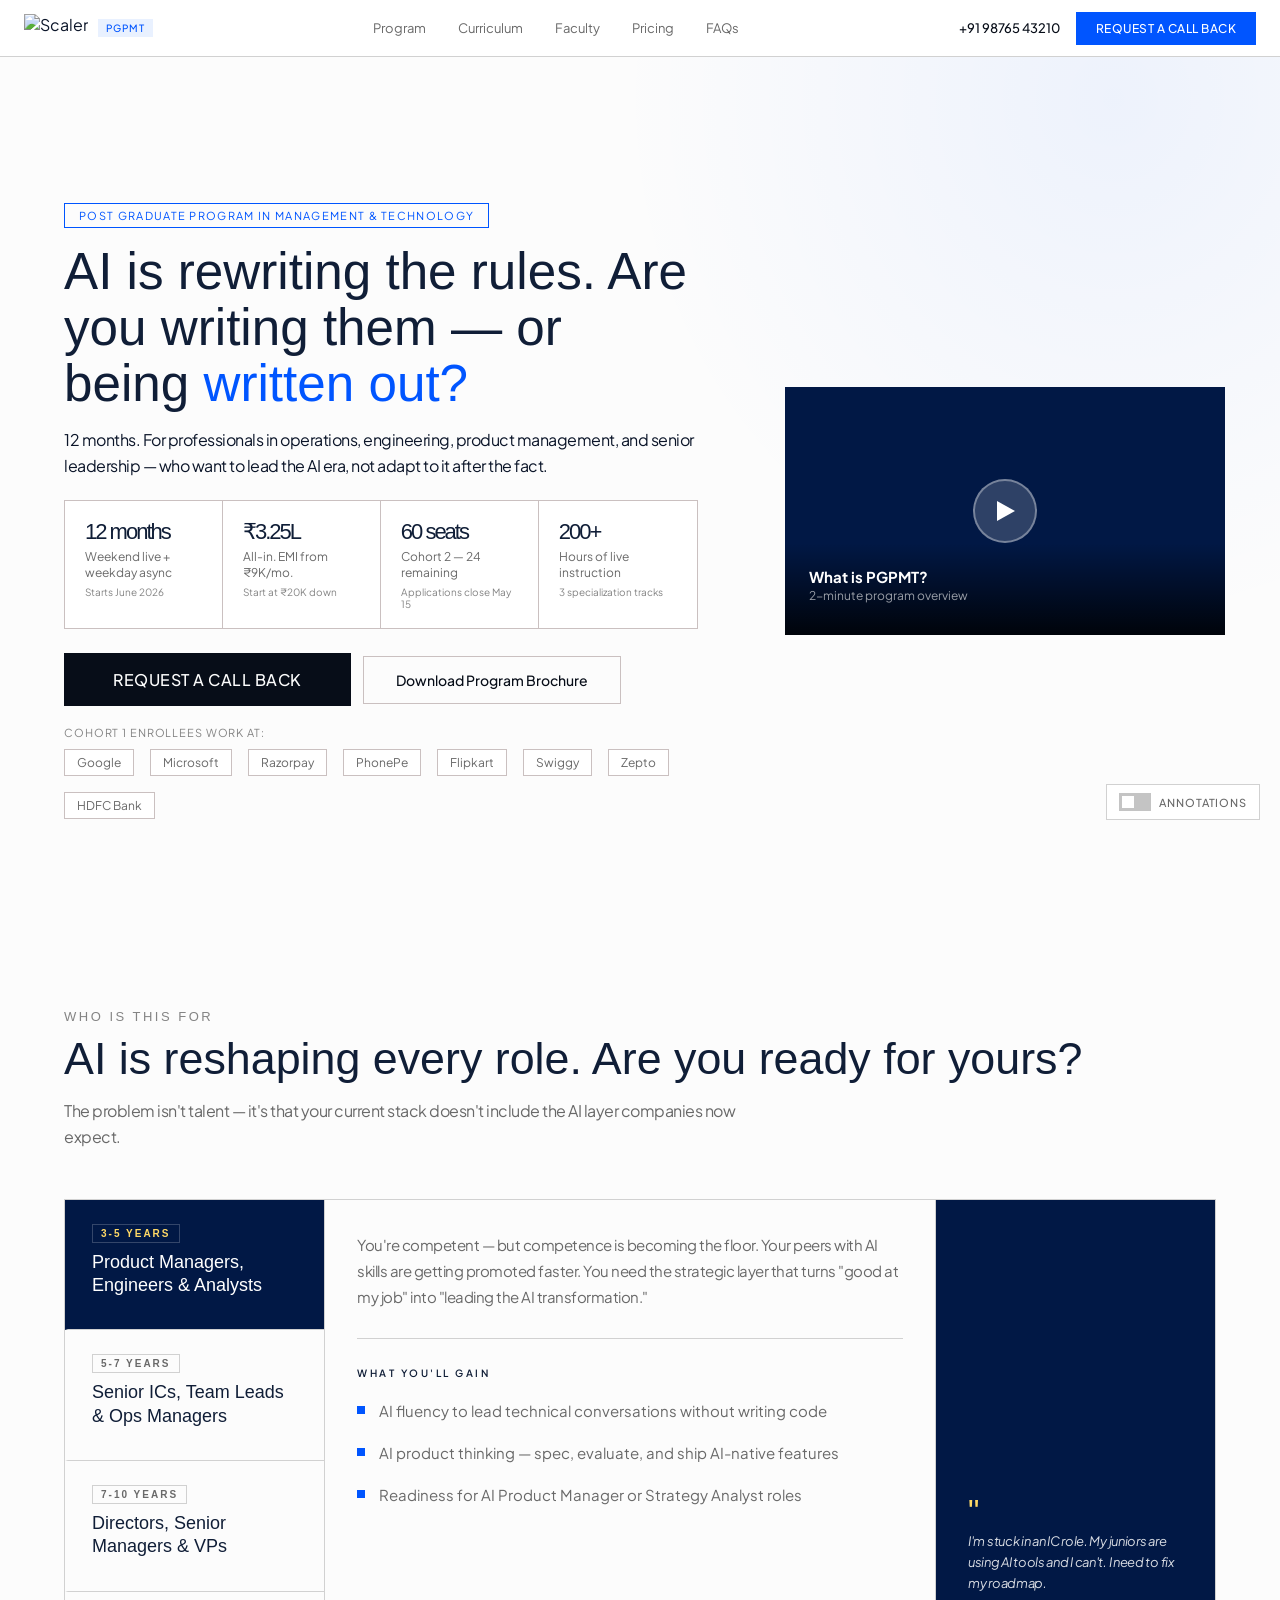
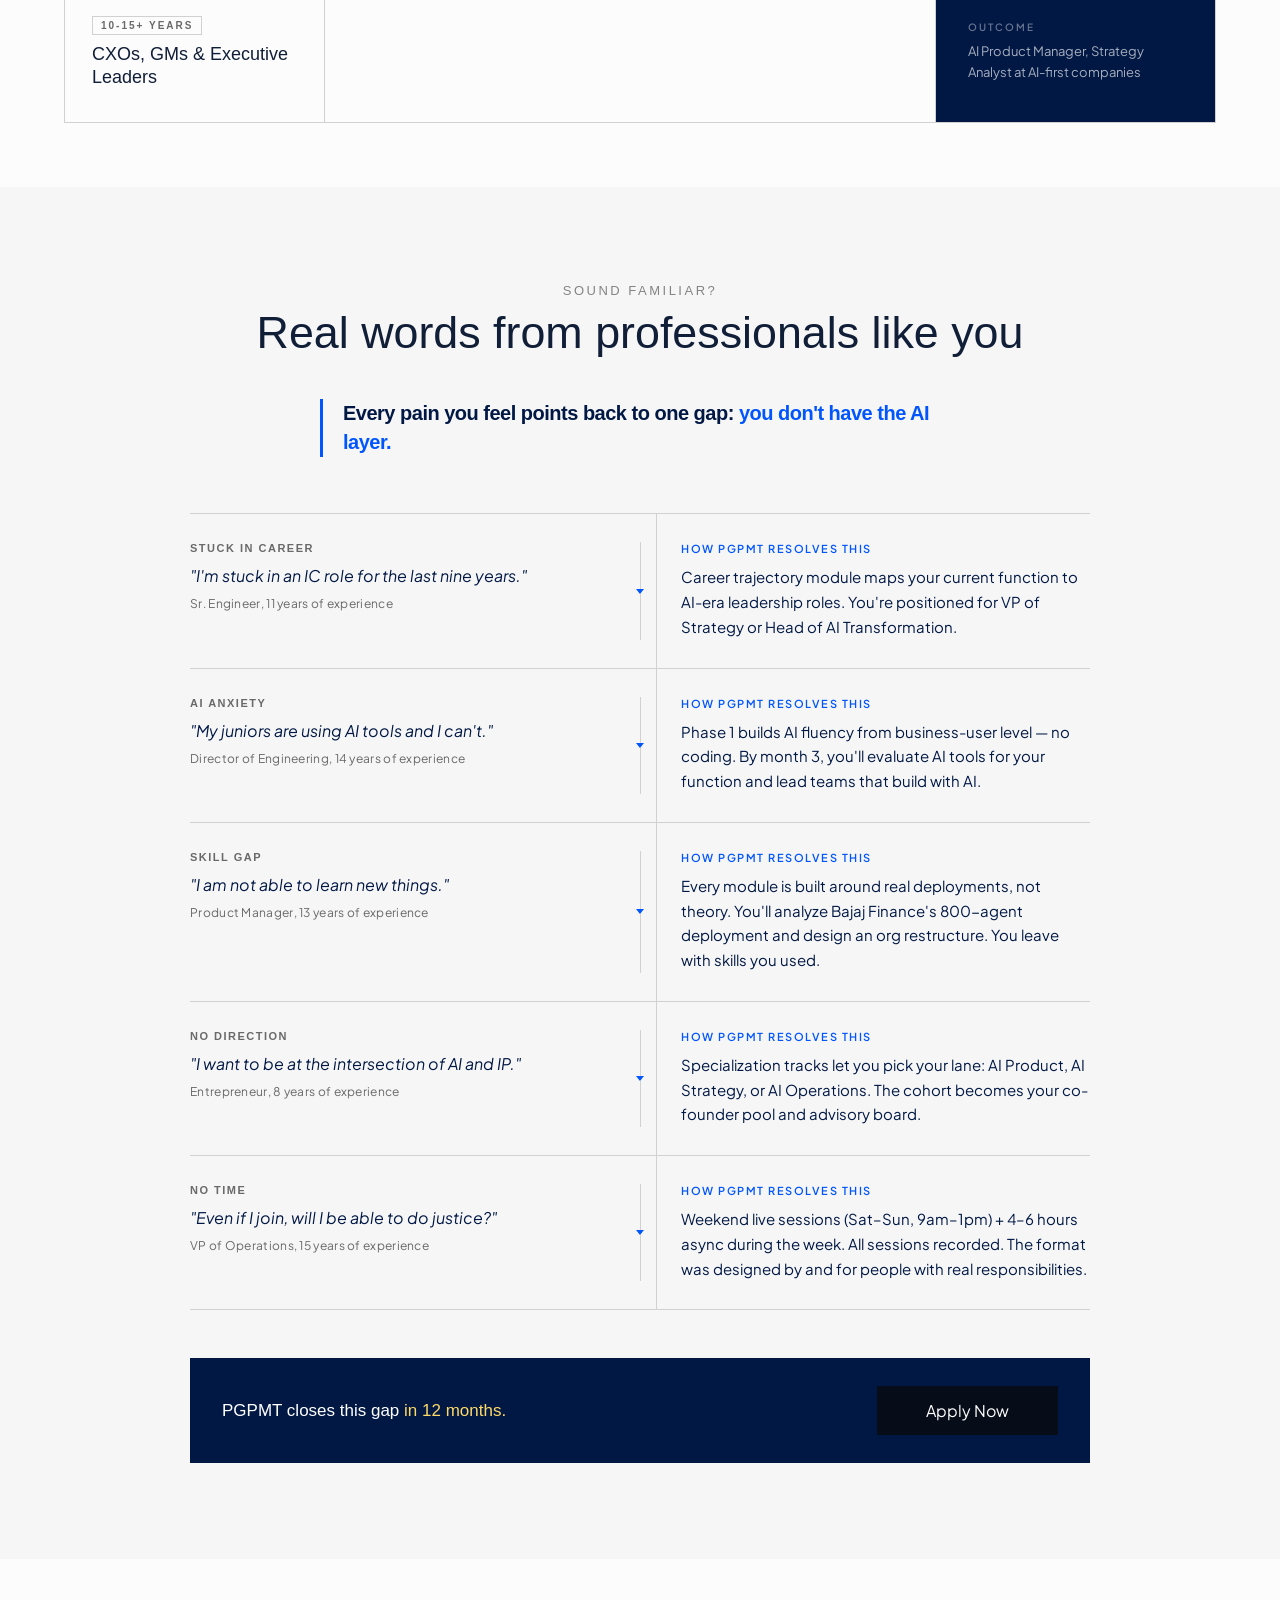
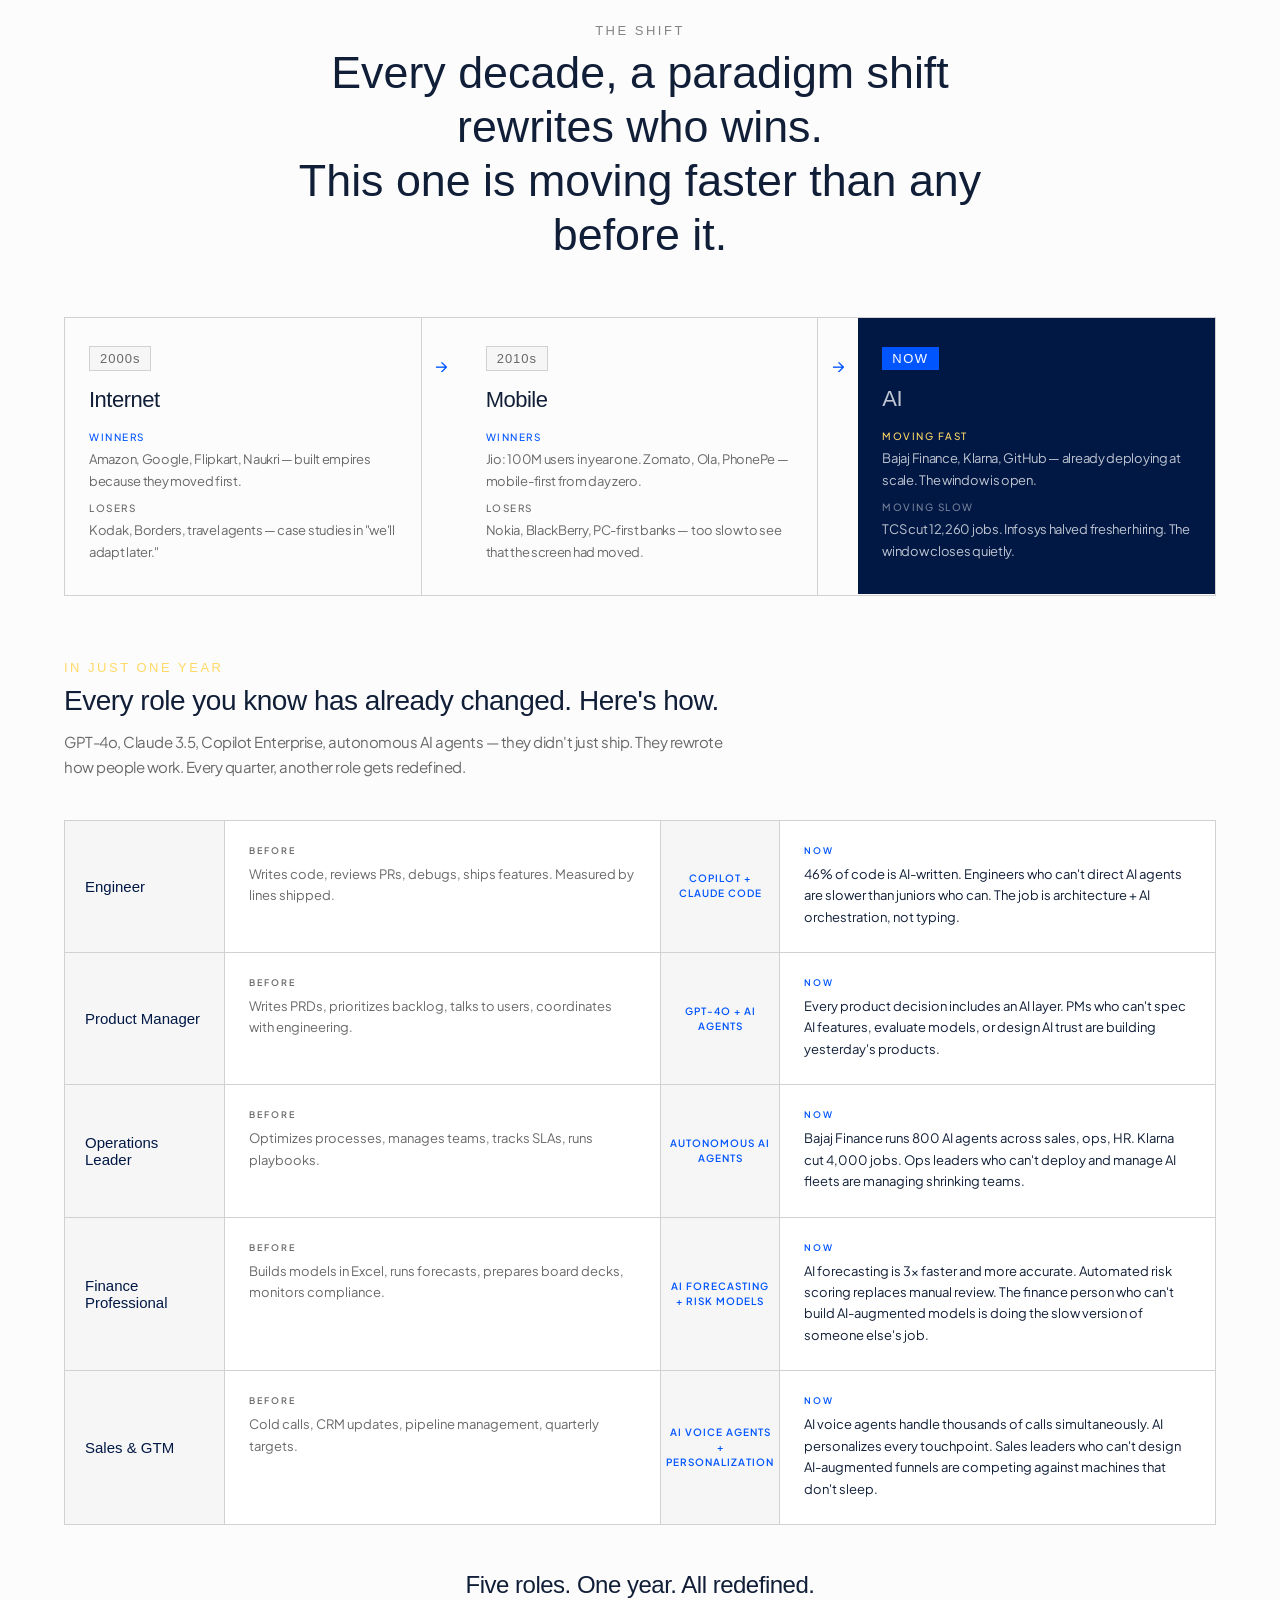
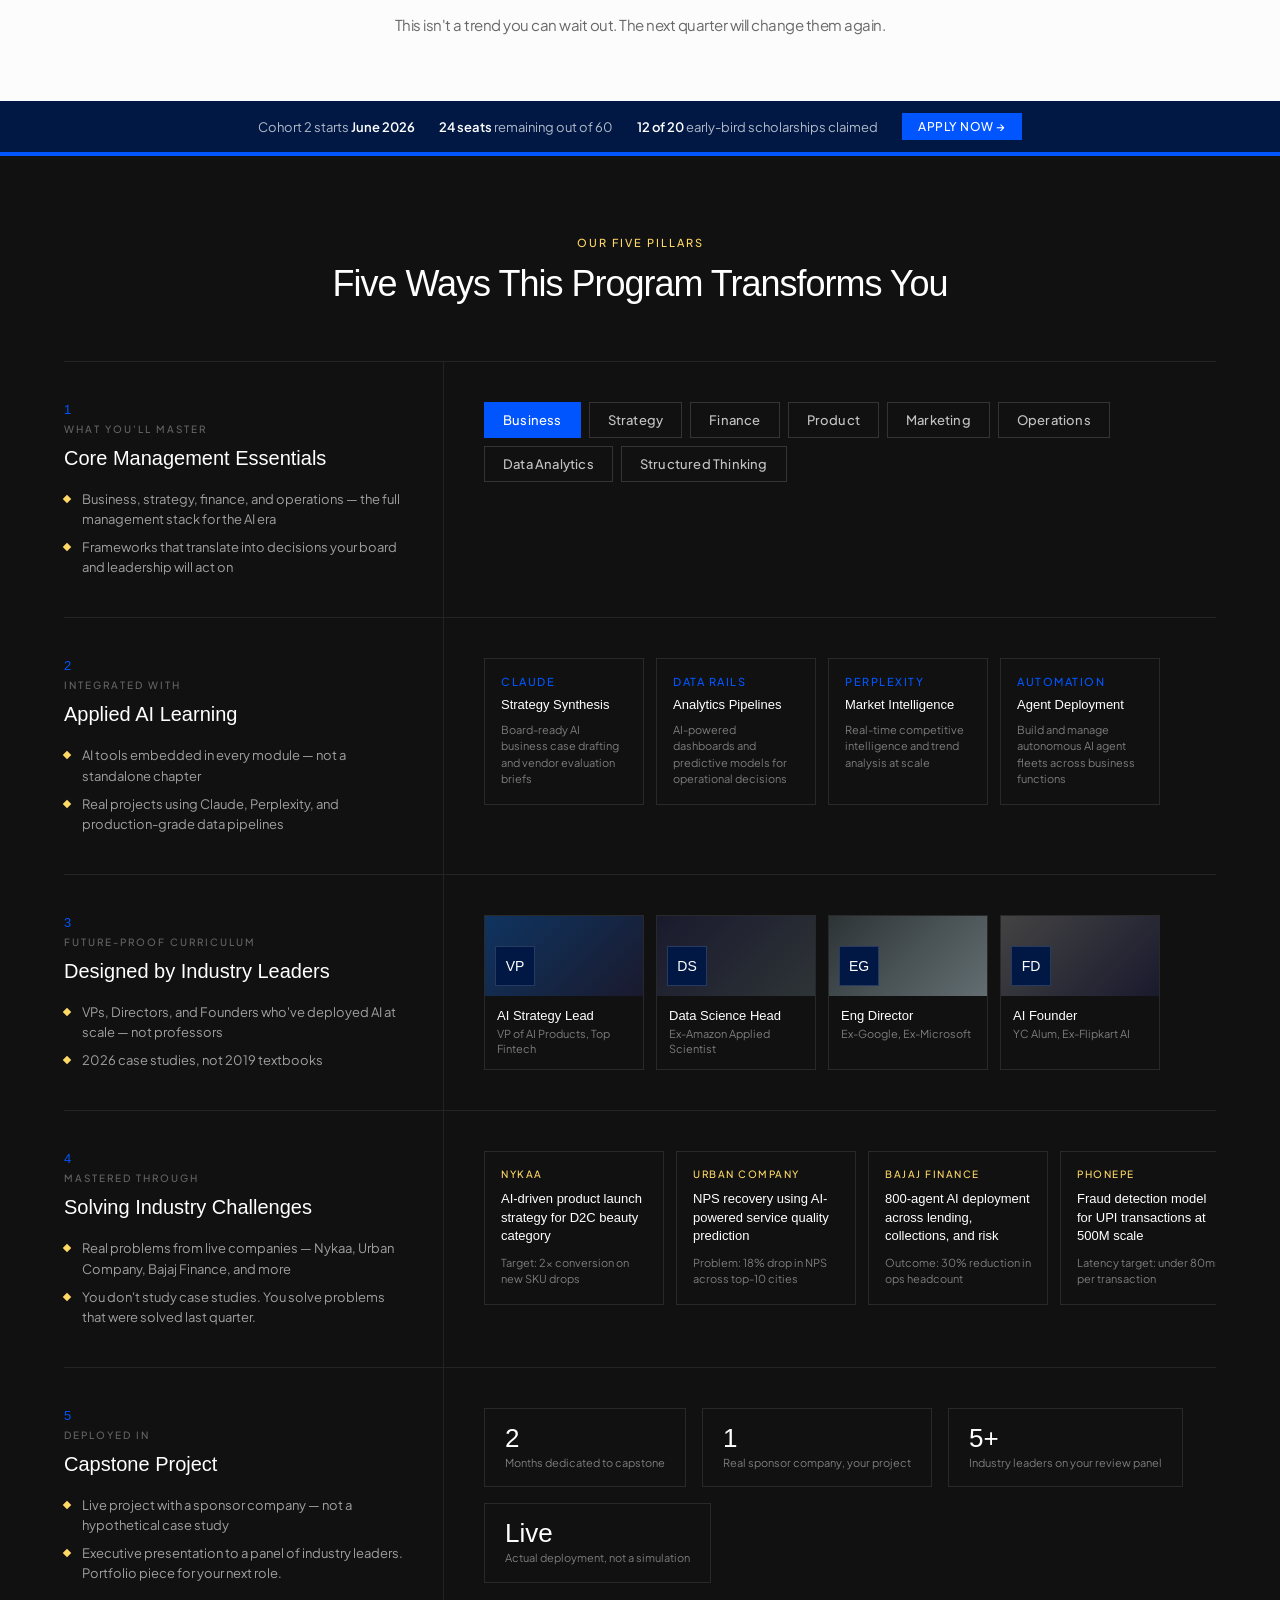
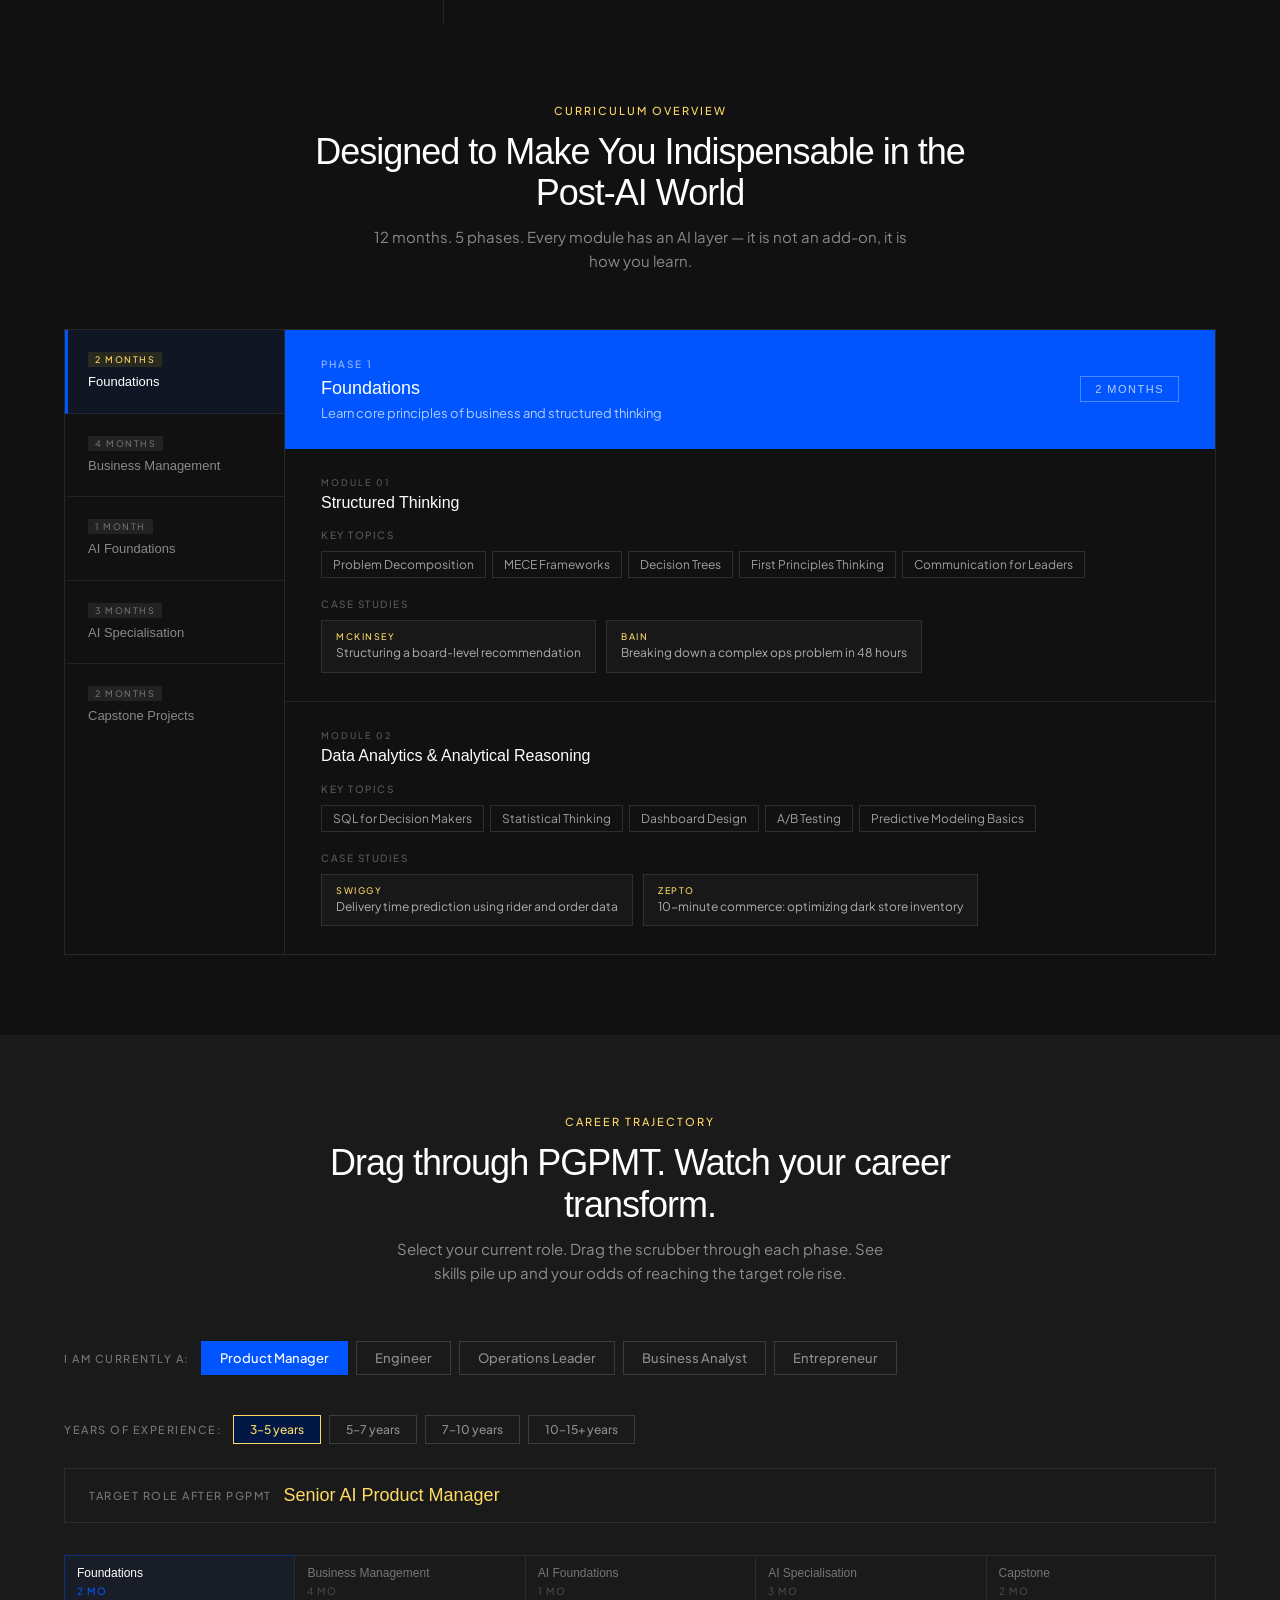
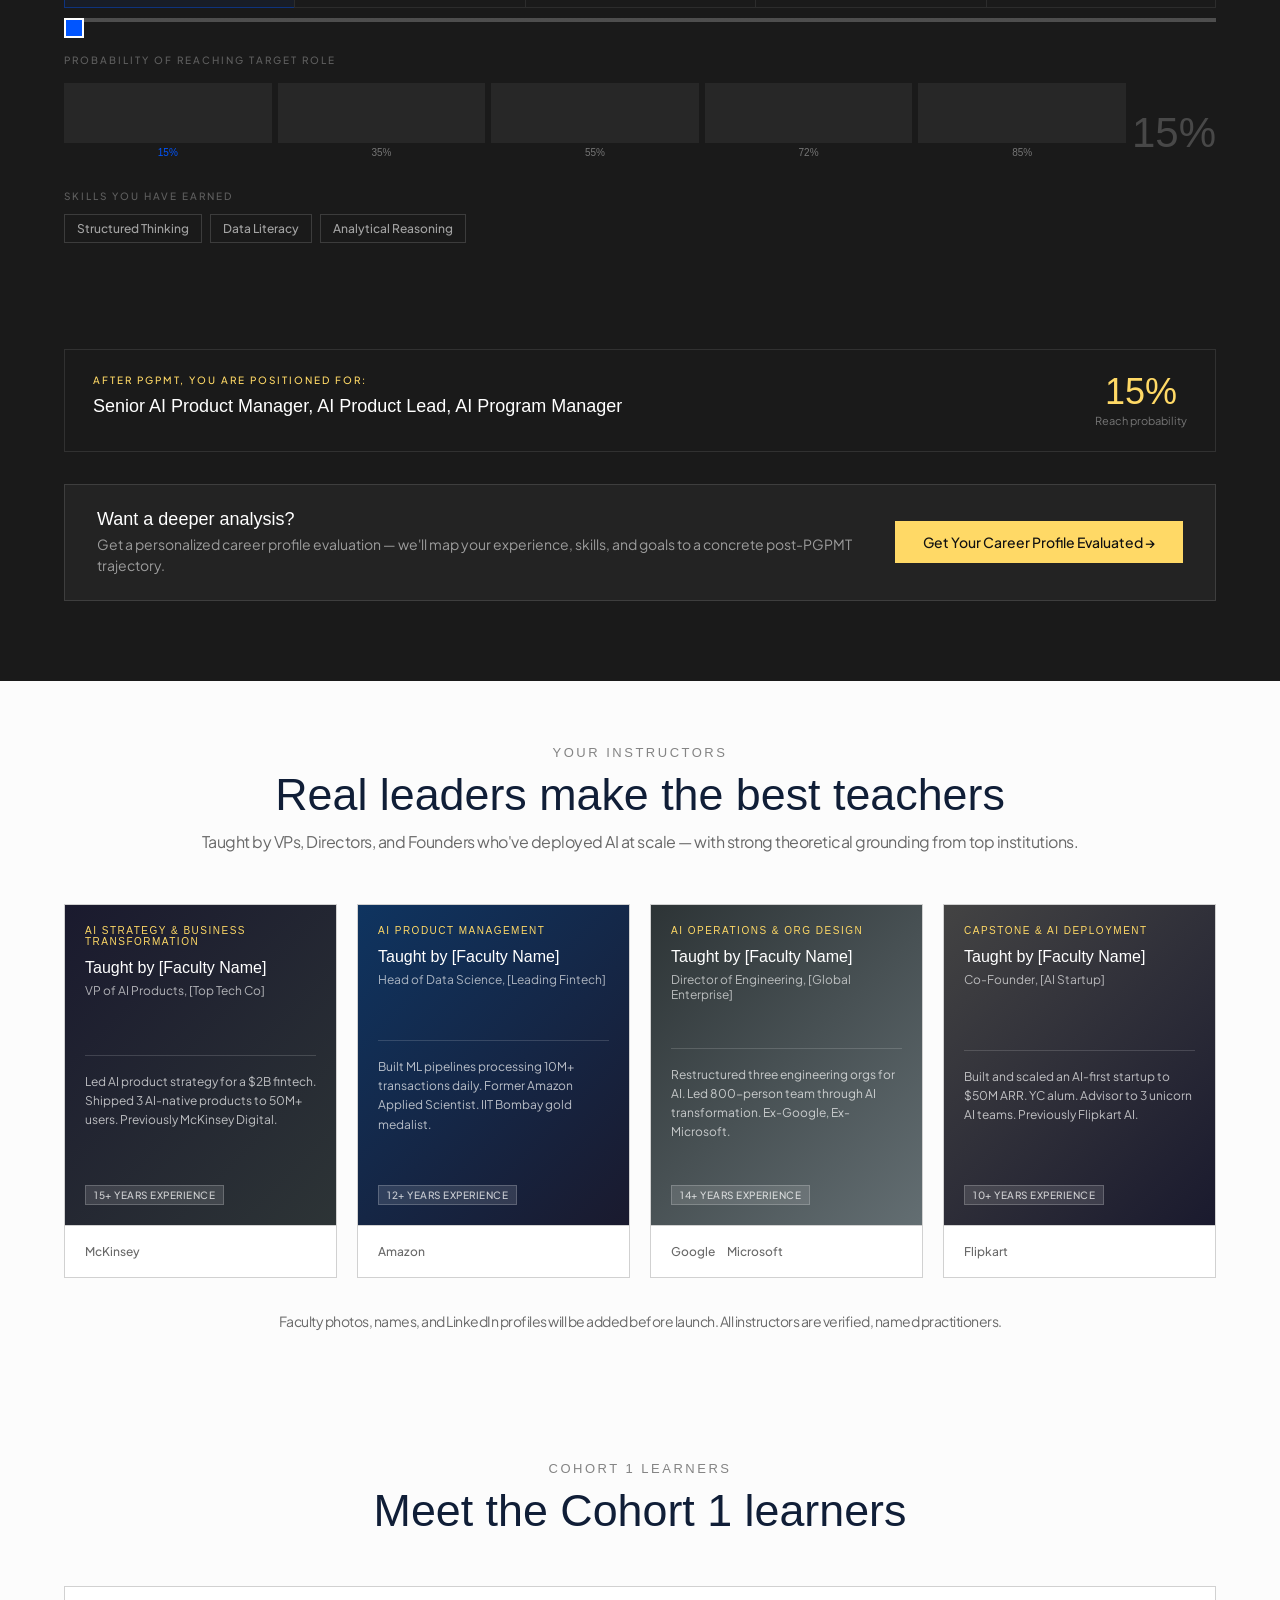
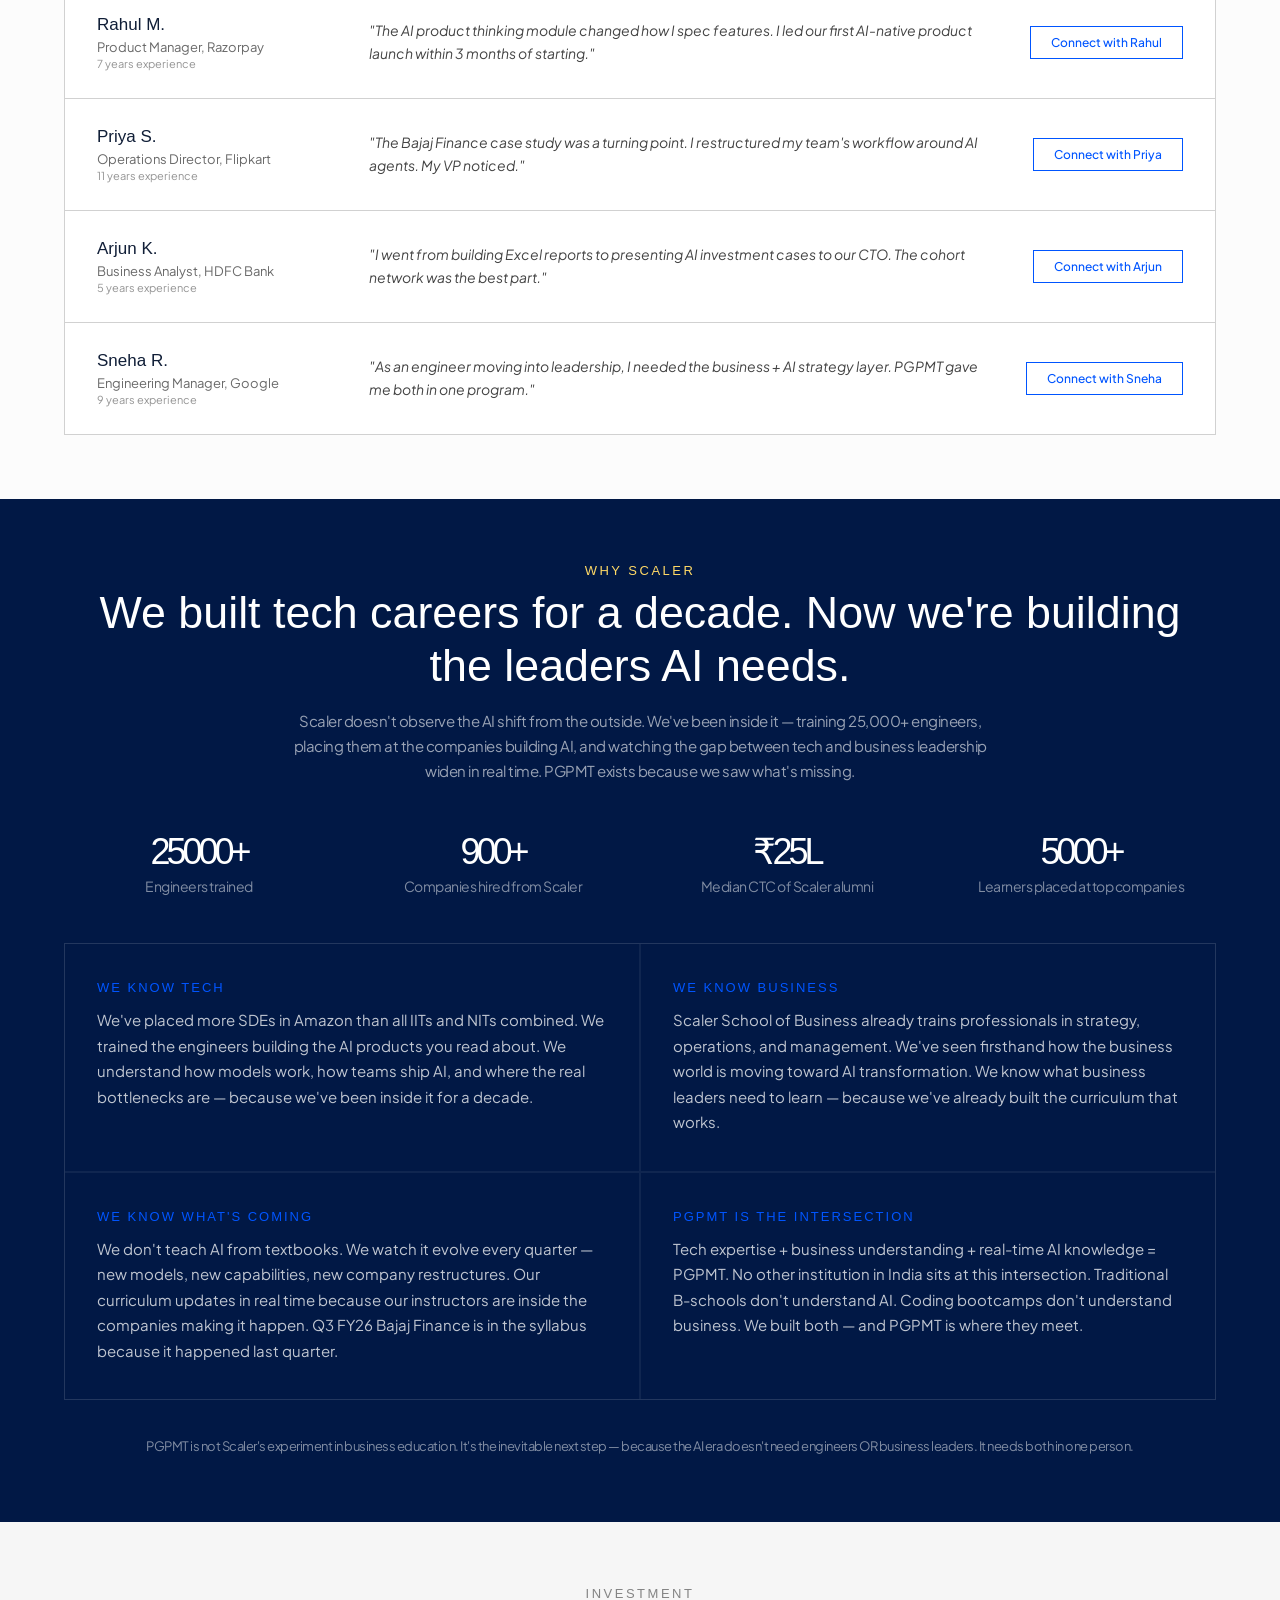
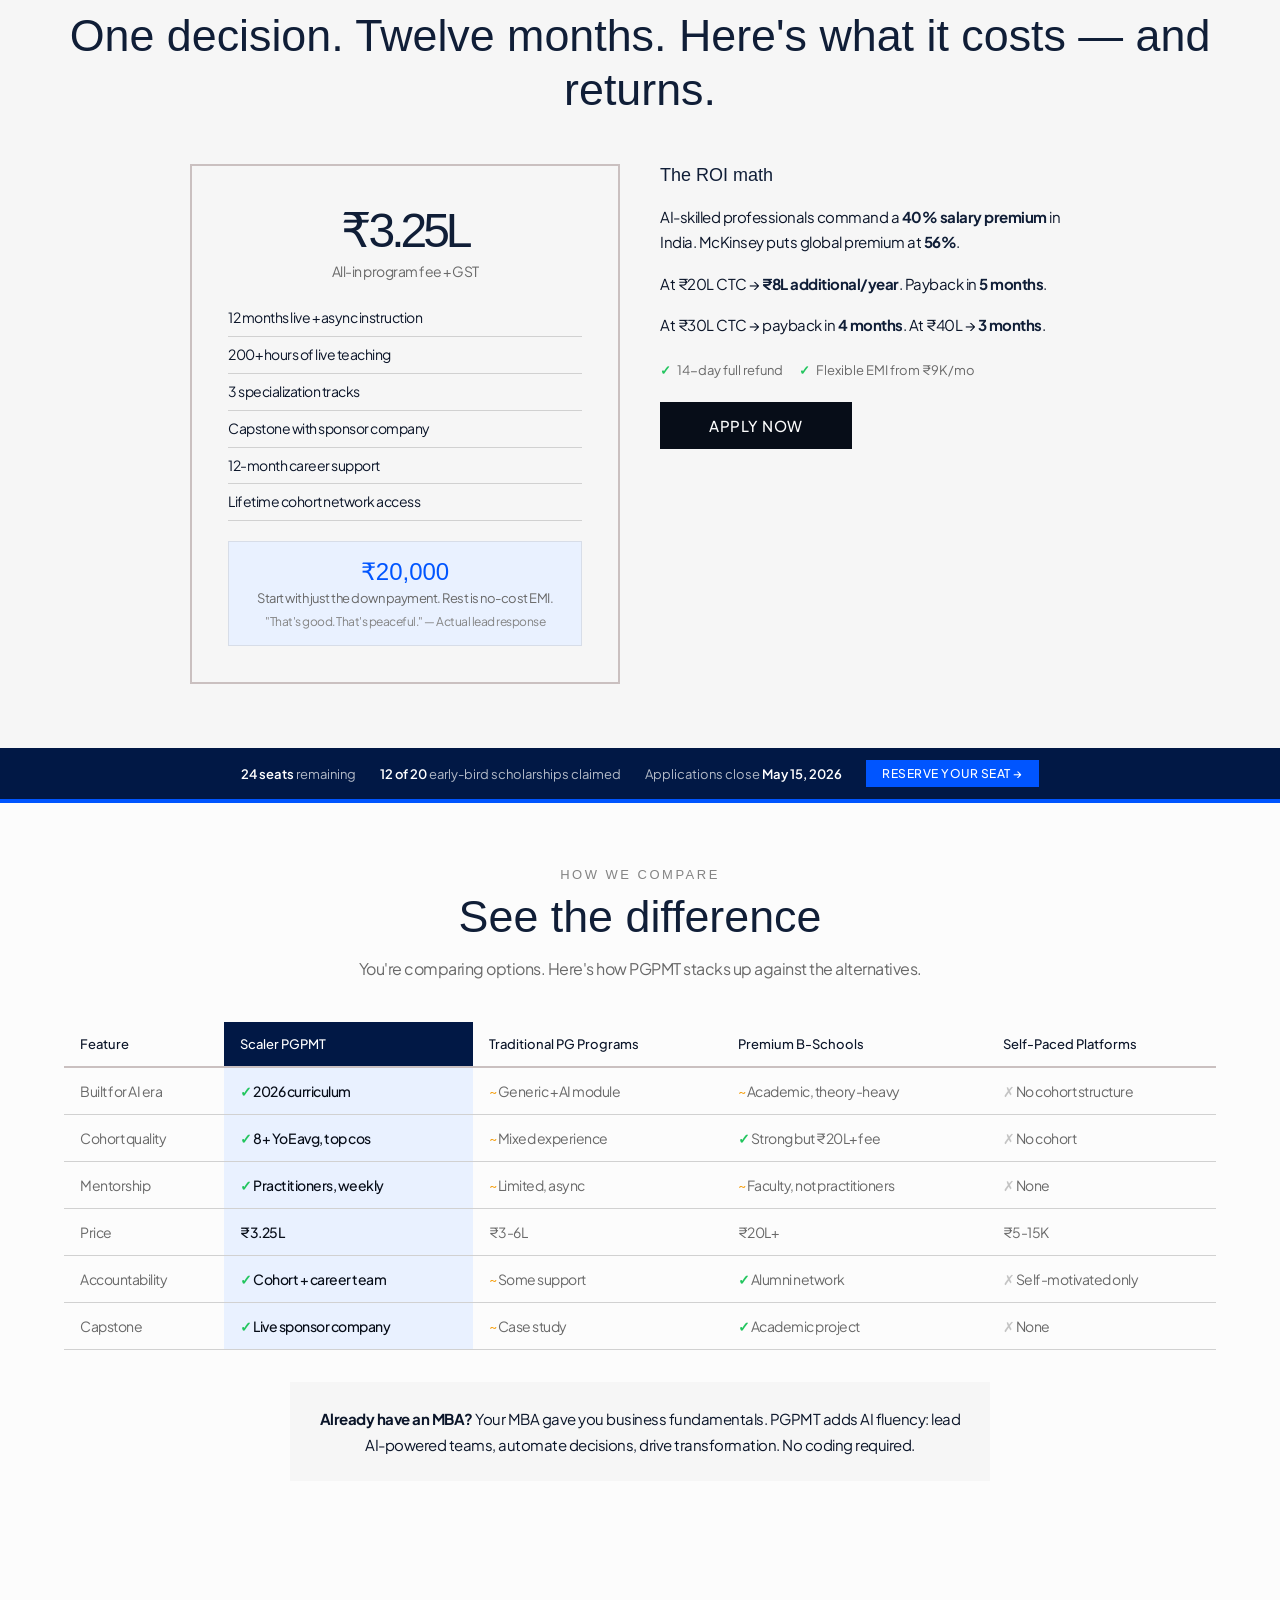
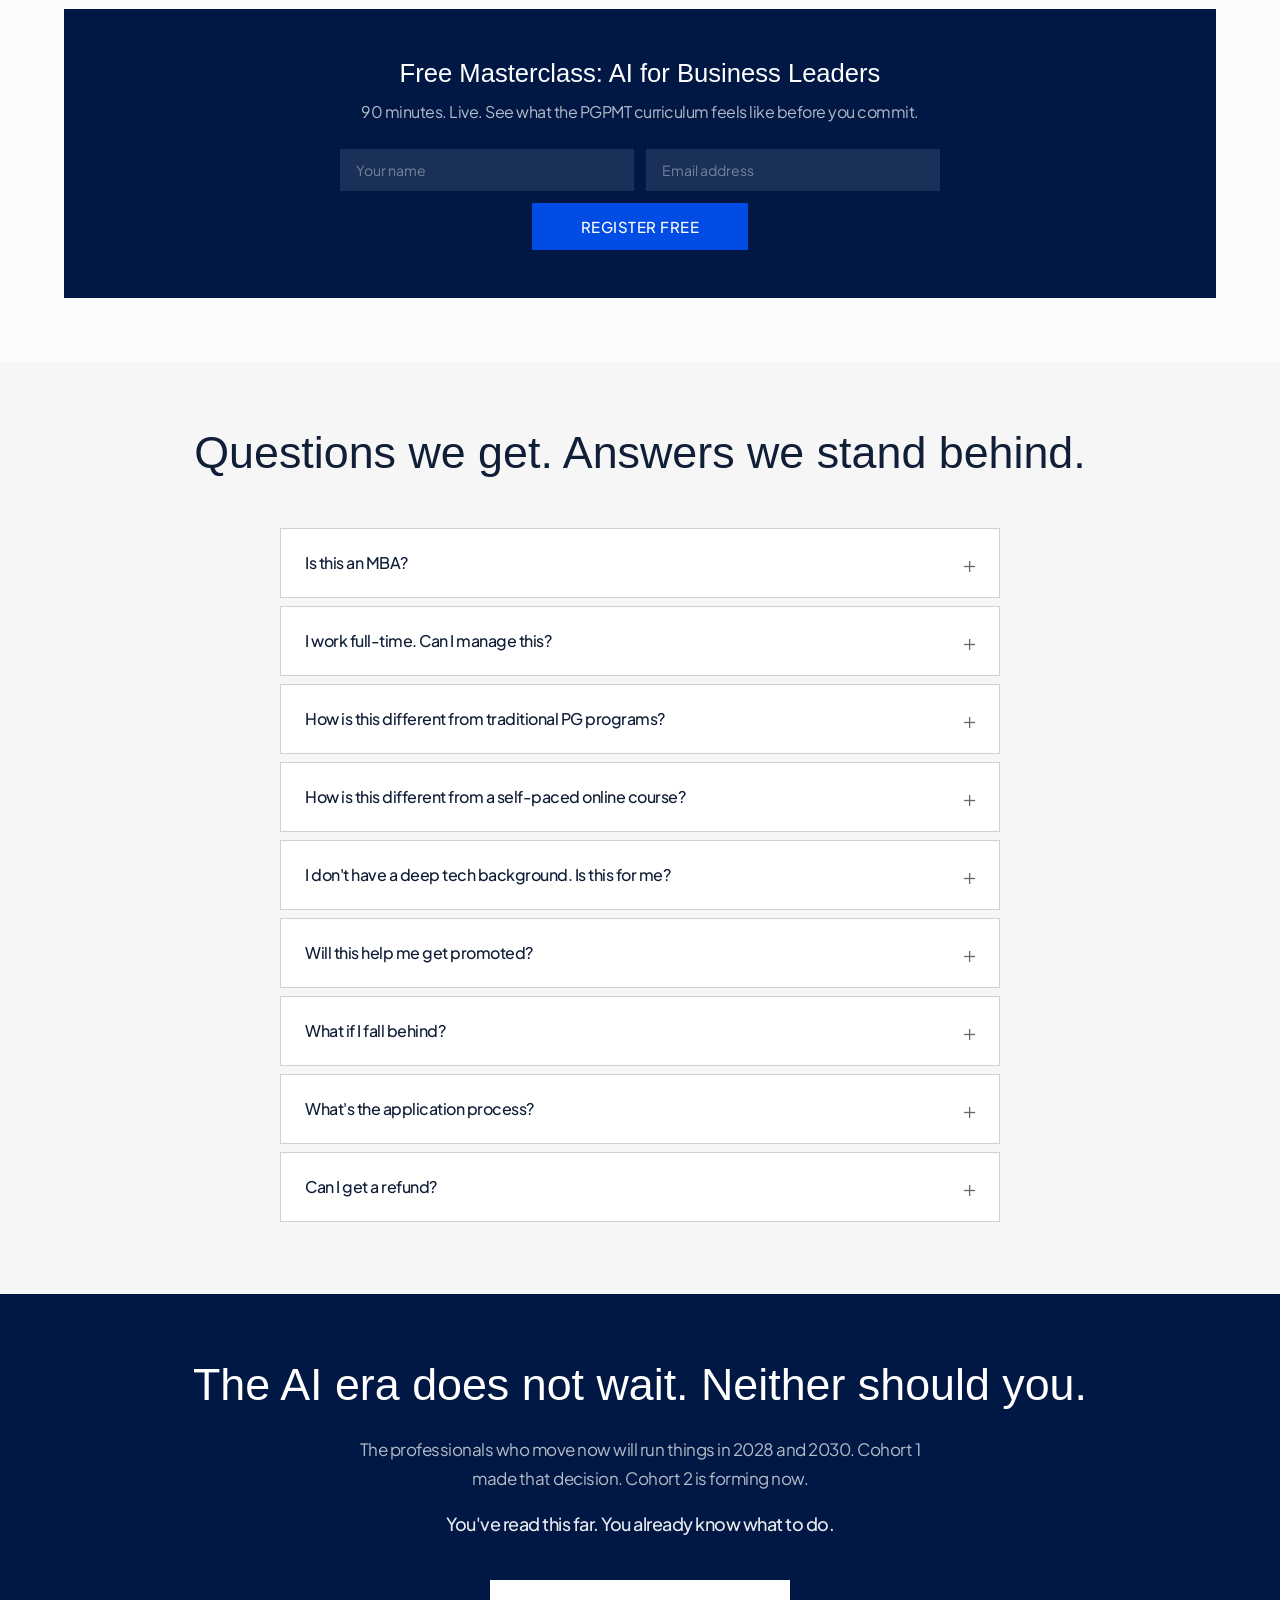
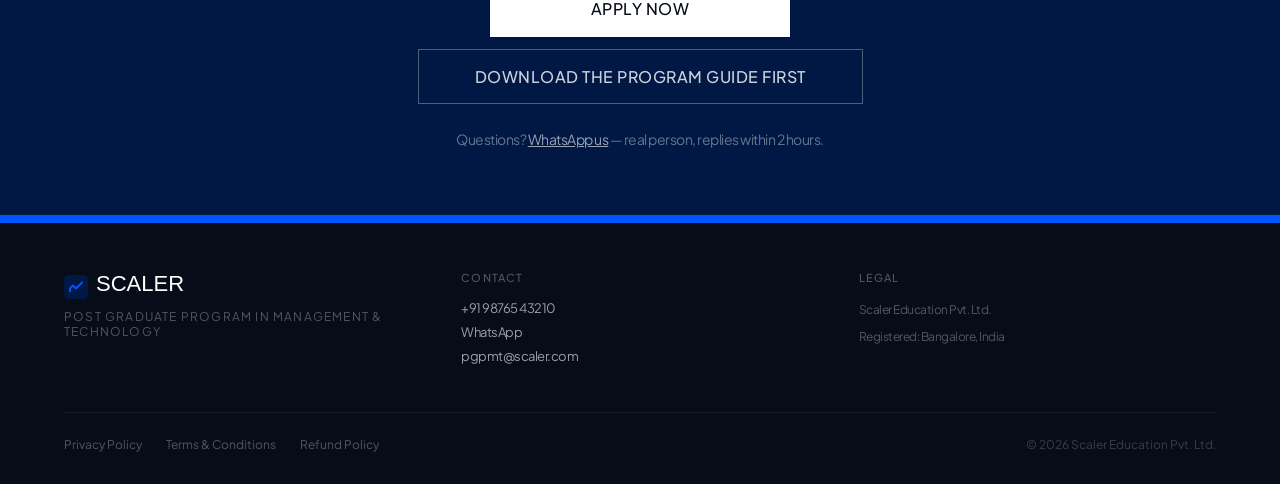
==== index.html @ 29a96918 "Scaler PGPMT landing page — full build Complete single-page landing for Scaler's Post Graduate Progr" ====
<!DOCTYPE html>
<html lang="en">
<head>
<meta charset="UTF-8">
<meta name="viewport" content="width=device-width, initial-scale=1.0">
<title>Scaler PGPMT — Post Graduate Program in Management & Technology</title>
<link rel="preconnect" href="https://fonts.googleapis.com">
<link rel="preconnect" href="https://fonts.gstatic.com" crossorigin>
<link href="https://fonts.googleapis.com/css2?family=Plus+Jakarta+Sans:wght@300;400;500&display=swap" rel="stylesheet">
<link href="https://api.fontshare.com/v2/css?f[]=clash-grotesk@300,400,500&display=swap" rel="stylesheet">
<link rel="stylesheet" href="styles.css">
<style>
/* ===== V4 ADDITIONS ===== */

/* --- Annotation System --- */
.annotation {
  display: none;
  background: #FFFBE6;
  border-left: 3px solid #FFD966;
  padding: 14px 18px;
  font-size: 13px;
  line-height: 1.6;
  color: #444;
  margin-bottom: 32px;
  font-family: 'Plus Jakarta Sans', sans-serif;
}
body.annotations-on .annotation { display: block; }

.annotation-toggle {
  position: fixed;
  bottom: 80px;
  right: 20px;
  display: flex;
  align-items: center;
  gap: 8px;
  background: #fff;
  border: 1px solid #D1D1D1;
  padding: 8px 12px;
  z-index: 9000;
  font-size: 12px;
  font-family: 'Plus Jakarta Sans', sans-serif;
  color: #444;
}
.annotation-switch {
  position: relative;
  display: inline-block;
  width: 32px;
  height: 18px;
}
.annotation-switch input { opacity: 0; width: 0; height: 0; }
.annotation-slider {
  position: absolute;
  cursor: pointer;
  top: 0; left: 0; right: 0; bottom: 0;
  background: #C4C4C4;
  transition: 0.2s;
}
.annotation-slider:before {
  position: absolute;
  content: "";
  height: 12px; width: 12px;
  left: 3px; bottom: 3px;
  background: white;
  transition: 0.2s;
}
input:checked + .annotation-slider { background: #0055FF; }
input:checked + .annotation-slider:before { transform: translateX(14px); }

/* --- Who For — 3-panel tabbed layout (Scaler OPGP pattern) --- */
.who-split {
  display: grid;
  grid-template-columns: 320px 1fr 300px;
  border: 1px solid var(--border-light);
  min-height: 480px;
}
/* LEFT: tabs */
.who-tabs {
  border-right: 1px solid var(--border-light);
}
.who-tab {
  padding: 24px 28px;
  border-bottom: 1px solid var(--border-light);
  cursor: pointer;
  transition: background 0.15s;
}
.who-tab:last-child { border-bottom: none; }
.who-tab:hover { background: #f5f5f5; }
.who-tab.active {
  background: var(--navy);
}
.who-tab.active .who-exp {
  color: var(--amber);
}
.who-tab.active .who-title {
  color: #fff;
}
.who-exp {
  font-size: 10px;
  font-weight: 600;
  text-transform: uppercase;
  letter-spacing: 2px;
  color: var(--muted);
  margin-bottom: 8px;
  display: inline-block;
  padding: 3px 8px;
  border: 1px solid var(--border-light);
}
.who-tab.active .who-exp {
  border-color: rgba(255,255,255,0.2);
}
.who-title {
  font-family: 'Clash Grotesk', sans-serif;
  font-size: 18px;
  font-weight: 500;
  color: var(--heading);
  line-height: 1.3;
}
/* CENTER: content panel */
.who-panel-area {
  position: relative;
}
.who-panel {
  display: none;
  padding: 40px 44px;
}
.who-panel.active { display: block; }
.who-desc {
  font-size: 15px;
  color: var(--muted);
  line-height: 1.75;
  margin-bottom: 28px;
}
.who-divider {
  height: 1px;
  background: var(--border-light);
  margin-bottom: 28px;
}
.who-gain-label {
  font-size: 10px;
  font-weight: 600;
  text-transform: uppercase;
  letter-spacing: 2.5px;
  color: var(--heading);
  margin-bottom: 20px;
}
.who-gain-list {
  list-style: none;
  padding: 0;
  margin: 0;
  display: flex;
  flex-direction: column;
  gap: 18px;
}
.who-gain-list li {
  display: flex;
  align-items: flex-start;
  gap: 14px;
  font-size: 15px;
  color: var(--muted);
  line-height: 1.6;
}
.who-gain-list li::before {
  content: '';
  width: 8px;
  height: 8px;
  background: var(--blue);
  flex-shrink: 0;
  margin-top: 7px;
}
/* RIGHT: quote panel */
.who-quote-area {
  position: relative;
  border-left: 1px solid var(--border-light);
}
.who-quote-panel {
  display: none;
  background: var(--navy);
  padding: 48px 32px 40px;
  height: 100%;
  position: relative;
}
.who-quote-panel.active { display: flex; flex-direction: column; justify-content: flex-end; }
.who-quote-mark {
  font-size: 64px;
  font-family: 'Clash Grotesk', sans-serif;
  color: rgba(255,255,255,0.15);
  line-height: 1;
  margin-bottom: 16px;
}
.who-quote-text {
  font-size: 17px;
  font-style: italic;
  color: rgba(255,255,255,0.85);
  line-height: 1.65;
  letter-spacing: -0.3px;
}
.who-outcome-label {
  font-size: 10px;
  font-weight: 600;
  text-transform: uppercase;
  letter-spacing: 2px;
  color: rgba(255,255,255,0.4);
  margin-top: 28px;
  margin-bottom: 8px;
}
.who-outcome-text {
  font-size: 13px;
  color: rgba(255,255,255,0.65);
  line-height: 1.55;
}
/* Responsive */
@media (max-width: 960px) {
  .who-split {
    grid-template-columns: 1fr;
  }
  .who-tabs {
    display: grid;
    grid-template-columns: repeat(4, 1fr);
    border-right: none;
    border-bottom: 1px solid var(--border-light);
  }
  .who-tab {
    padding: 16px;
    border-bottom: none;
    border-right: 1px solid var(--border-light);
  }
  .who-tab:last-child { border-right: none; }
  .who-quote-area { min-height: 200px; }
  .who-quote-panel { padding: 32px 24px; }
}
@media (max-width: 600px) {
  .who-tabs {
    grid-template-columns: repeat(2, 1fr);
  }
  .who-tab {
    border-bottom: 1px solid var(--border-light);
  }
}

/* --- Wall of Problems --- */
.wop-header-statement {
  font-family: 'Clash Grotesk', sans-serif;
  font-size: 20px;
  font-weight: 600;
  color: var(--navy);
  text-align: center;
  max-width: 640px;
  margin: 0 auto 56px;
  line-height: 1.45;
  border-left: 3px solid var(--blue);
  padding-left: 20px;
  text-align: left;
}
.wop-header-statement .wop-gap-highlight {
  color: var(--blue);
}
.wop-list {
  display: flex;
  flex-direction: column;
  gap: 0;
  max-width: 900px;
  margin: 0 auto 48px;
}
.wop-row {
  display: grid;
  grid-template-columns: 1fr 32px 1fr;
  align-items: stretch;
  border-top: 1px solid var(--border-light);
}
.wop-row:last-child {
  border-bottom: 1px solid var(--border-light);
}
.wop-pain {
  padding: 28px 24px 28px 0;
}
.wop-pain-label {
  font-family: 'Clash Grotesk', sans-serif;
  font-size: 11px;
  font-weight: 600;
  text-transform: uppercase;
  letter-spacing: 1.5px;
  color: var(--muted);
  margin-bottom: 10px;
}
.wop-pain-quote {
  font-size: 16px;
  font-style: italic;
  color: var(--navy);
  line-height: 1.5;
  margin-bottom: 8px;
}
.wop-pain-persona {
  font-size: 12px;
  color: var(--muted);
  letter-spacing: 0.3px;
}
.wop-connector {
  display: flex;
  flex-direction: column;
  align-items: center;
  justify-content: center;
  padding: 28px 0;
  gap: 0;
}
.wop-connector-line {
  width: 1px;
  flex: 1;
  background: var(--border-light);
}
.wop-connector-arrow {
  width: 0;
  height: 0;
  border-top: 5px solid var(--blue);
  border-left: 4px solid transparent;
  border-right: 4px solid transparent;
  flex-shrink: 0;
}
.wop-resolution {
  padding: 28px 0 28px 24px;
  border-left: 1px solid var(--border-light);
}
.wop-resolution-label {
  font-size: 11px;
  font-weight: 600;
  text-transform: uppercase;
  letter-spacing: 1.5px;
  color: var(--blue);
  margin-bottom: 10px;
}
.wop-resolution-text {
  font-size: 15px;
  color: var(--navy);
  line-height: 1.65;
}
.wop-cta-bar {
  max-width: 900px;
  margin: 0 auto;
  background: var(--navy);
  padding: 28px 32px;
  display: flex;
  align-items: center;
  justify-content: space-between;
  gap: 24px;
}
.wop-cta-text {
  font-family: 'Clash Grotesk', sans-serif;
  font-size: 17px;
  font-weight: 500;
  color: #fff;
  line-height: 1.4;
}
.wop-cta-text span {
  color: var(--amber);
}
@media (max-width: 768px) {
  .wop-row {
    grid-template-columns: 1fr;
    gap: 0;
  }
  .wop-pain {
    padding: 24px 0 16px;
  }
  .wop-connector {
    flex-direction: row;
    padding: 0;
    height: 24px;
    gap: 0;
  }
  .wop-connector-line {
    width: auto;
    height: 1px;
    flex: 1;
  }
  .wop-connector-arrow {
    border-top: 4px solid transparent;
    border-bottom: 4px solid transparent;
    border-left: 5px solid var(--blue);
    border-right: none;
  }
  .wop-resolution {
    padding: 16px 0 24px;
    border-left: none;
    border-top: none;
  }
  .wop-cta-bar {
    flex-direction: column;
    align-items: flex-start;
    gap: 16px;
  }
  .wop-header-statement {
    font-size: 17px;
  }
}

/* --- Data Card with Logo --- */
.data-card-img {
  display: flex;
  align-items: center;
  justify-content: center;
  padding: 20px 20px 16px;
  background: var(--panel);
  min-height: 80px;
}
.brand-logo {
  max-width: 100px;
  max-height: 40px;
  object-fit: contain;
  display: block;
}
.data-card-logo {
  font-family: 'Clash Grotesk', sans-serif;
  font-size: 13px;
  font-weight: 500;
  letter-spacing: 1.5px;
  color: var(--muted);
}

/* --- Compact single-row data cards --- */
.data-cards-compact {
  display: flex;
  flex-direction: column;
  gap: 0;
  border: 1px solid var(--border-light);
}
.data-card-compact {
  display: grid;
  grid-template-columns: 120px 1fr auto;
  align-items: center;
  gap: 0;
  border-bottom: 1px solid var(--border-light);
  min-height: 60px;
}
.data-card-compact:last-child {
  border-bottom: none;
}
.data-card-compact-logo {
  display: flex;
  align-items: center;
  justify-content: center;
  padding: 0 20px;
  height: 100%;
  border-right: 1px solid var(--border-light);
  background: var(--panel);
  min-height: 60px;
}
.data-card-compact-logo img {
  max-height: 32px;
  max-width: 80px;
  object-fit: contain;
  display: block;
  filter: brightness(0.9);
}
.data-card-compact-logo .logo-fallback {
  font-family: 'Clash Grotesk', sans-serif;
  font-size: 11px;
  font-weight: 500;
  letter-spacing: 1px;
  color: var(--muted);
  text-align: center;
}
.data-card-compact-body {
  display: flex;
  align-items: baseline;
  gap: 16px;
  padding: 0 24px;
}
.data-card-compact-stat {
  font-family: 'Clash Grotesk', sans-serif;
  font-size: 20px;
  font-weight: 600;
  color: var(--blue);
  white-space: nowrap;
  flex-shrink: 0;
}
.data-card-compact-desc {
  font-family: 'Plus Jakarta Sans', sans-serif;
  font-size: 13px;
  color: rgba(255,255,255,0.65);
  line-height: 1.4;
}
.data-card-compact-source {
  font-family: 'Plus Jakarta Sans', sans-serif;
  font-size: 10px;
  font-weight: 500;
  text-transform: uppercase;
  letter-spacing: 1px;
  color: rgba(255,255,255,0.25);
  padding: 0 20px;
  white-space: nowrap;
  border-left: 1px solid var(--border-light);
  height: 100%;
  display: flex;
  align-items: center;
  min-height: 60px;
}
@media (max-width: 768px) {
  .data-card-compact {
    grid-template-columns: 80px 1fr;
  }
  .data-card-compact-source {
    display: none;
  }
  .data-card-compact-body {
    flex-direction: column;
    gap: 4px;
    padding: 12px 16px;
  }
  .data-card-compact-logo {
    padding: 0 12px;
  }
}

/* --- Pillars v2 --- */
.pillars-v2 {
  display: grid;
  grid-template-columns: repeat(3, 1fr);
  gap: 0;
  border: 1px solid var(--border-light);
  margin-bottom: 0;
}
@media (max-width: 768px) {
  .pillars-v2 { grid-template-columns: 1fr; }
}
.pillar-v2 {
  display: flex;
  gap: 0;
  border-right: 1px solid var(--border-light);
  border-bottom: 1px solid var(--border-light);
}
/* 4th and 5th pillar — centered in second row */
.pillars-v2 .pillar-v2:nth-child(3) { border-right: none; }
.pillars-v2 .pillar-v2:nth-child(4),
.pillars-v2 .pillar-v2:nth-child(5) {
  border-bottom: none;
}
.pillars-v2 .pillar-v2:nth-child(5) { border-right: none; }
/* Second row: 2 items centered */
.pillars-v2 .pillar-v2:nth-child(4) {
  grid-column: 1 / 2;
}
/* We need a wrapper trick for centering the 2-item row */
/* Let's use a flat grid and force positioning with nth-child */

.pillar-icon-area {
  width: 64px;
  flex-shrink: 0;
  background: var(--navy);
  display: flex;
  align-items: flex-start;
  justify-content: center;
  padding-top: 24px;
}
.pillar-num-v2 {
  font-family: 'Clash Grotesk', sans-serif;
  font-size: 14px;
  font-weight: 500;
  color: var(--amber);
  letter-spacing: 0.5px;
}
.pillar-content {
  padding: 24px 20px;
}
.pillar-name-v2 {
  font-family: 'Clash Grotesk', sans-serif;
  font-size: 16px;
  font-weight: 500;
  color: var(--heading);
  margin-bottom: 8px;
}
.pillar-desc-v2 {
  font-size: 13px;
  color: var(--muted);
  line-height: 1.6;
}

/* Second row centering: use subgrid or offset trick */
/* 4th element starts at col 1, 5th at col 2 in a centered row */
/* We handle this by wrapping row 2 items */
.pillars-row2 {
  grid-column: 1 / -1;
  display: grid;
  grid-template-columns: repeat(3, 1fr);
  border-top: none;
}
.pillars-row2 .pillar-v2 {
  border-bottom: none;
}
.pillars-row2 .pillar-v2:nth-child(1) {
  grid-column: 1 / 2;
  border-right: 1px solid var(--border-light);
}
.pillars-row2 .pillar-v2:nth-child(2) {
  grid-column: 2 / 3;
  border-right: none;
}

/* --- Faculty Avatar --- */
.faculty-avatar {
  width: 64px;
  height: 64px;
  flex-shrink: 0;
  margin-bottom: 16px;
}
.faculty-initials {
  width: 64px;
  height: 64px;
  display: flex;
  align-items: center;
  justify-content: center;
  font-family: 'Clash Grotesk', sans-serif;
  font-size: 20px;
  font-weight: 500;
  color: #fff;
  letter-spacing: 0.5px;
}

/* --- Cohort Card with Company Logo --- */
.profile-card {
  padding: 20px;
  border: 1px solid var(--border-light);
  display: flex;
  flex-direction: column;
  gap: 4px;
}
.company-logo-img {
  width: 64px;
  height: 28px;
  object-fit: contain;
  object-position: left;
  margin-bottom: 8px;
  display: block;
}

/* --- Career Trajectory Tool --- */
.career-tool-card {
  background: var(--navy);
  padding: 40px;
  color: #fff;
}
@media (max-width: 768px) {
  .career-tool-card { padding: 24px; }
}
.role-selector-label {
  font-size: 13px;
  color: rgba(255,255,255,0.5);
  margin-bottom: 14px;
  text-transform: uppercase;
  letter-spacing: 1px;
}
.role-buttons {
  display: flex;
  flex-wrap: wrap;
  gap: 8px;
  margin-bottom: 40px;
}
.role-btn {
  padding: 8px 18px;
  font-family: 'Plus Jakarta Sans', sans-serif;
  font-size: 13px;
  font-weight: 500;
  color: rgba(255,255,255,0.6);
  background: transparent;
  border: 1px solid rgba(255,255,255,0.2);
  cursor: pointer;
  transition: all 0.15s;
}
.role-btn.active,
.role-btn:hover {
  background: var(--blue);
  color: #fff;
  border-color: var(--blue);
}
.career-timeline {
  overflow-x: auto;
  margin-bottom: 32px;
  padding-bottom: 8px;
}
.career-timeline-track {
  display: grid;
  grid-template-columns: repeat(4, 1fr);
  gap: 0;
  min-width: 640px;
}
.career-phase {
  padding: 24px 20px;
  border: 1px solid rgba(255,255,255,0.12);
  border-right: none;
  position: relative;
}
.career-phase:last-child {
  border-right: 1px solid rgba(255,255,255,0.12);
}
.career-phase-label {
  font-size: 10px;
  font-weight: 500;
  text-transform: uppercase;
  letter-spacing: 1.5px;
  color: var(--amber);
  margin-bottom: 6px;
}
.career-phase-title {
  font-family: 'Clash Grotesk', sans-serif;
  font-size: 15px;
  font-weight: 500;
  color: #fff;
  margin-bottom: 16px;
}
.career-skills-acquired {
  display: flex;
  flex-wrap: wrap;
  gap: 6px;
  margin-bottom: 16px;
}
.career-skill {
  font-size: 11px;
  padding: 4px 8px;
  border: 1px solid rgba(255,255,255,0.2);
  color: rgba(255,255,255,0.6);
}
.career-skill.new {
  background: var(--blue);
  border-color: var(--blue);
  color: #fff;
}
.career-role-evolution {
  font-size: 12px;
  color: rgba(255,255,255,0.45);
  line-height: 1.5;
}
.career-outcome-box {
  background: rgba(255,255,255,0.06);
  border: 1px solid rgba(255,255,255,0.15);
  padding: 20px 24px;
}
.career-outcome-label {
  font-size: 11px;
  text-transform: uppercase;
  letter-spacing: 1.5px;
  color: var(--amber);
  margin-bottom: 8px;
}
.career-outcome-roles {
  font-family: 'Clash Grotesk', sans-serif;
  font-size: 18px;
  font-weight: 500;
  color: #fff;
  line-height: 1.4;
}

/* ===== WHO-FOR: sidebar tabs + panel (Scaler OPGP pattern) ===== */
.who-split {
  display: grid;
  grid-template-columns: 260px 1fr 280px;
  gap: 0;
  border: 1px solid var(--border-light);
  min-height: 380px;
}
@media (max-width: 960px) {
  .who-split { grid-template-columns: 260px 1fr; }
}
@media (max-width: 860px) {
  .who-split { grid-template-columns: 1fr; }
}
.who-tabs {
  border-right: 1px solid var(--border-light);
  display: flex;
  flex-direction: column;
}
@media (max-width: 860px) {
  .who-tabs { flex-direction: row; overflow-x: auto; border-right: none; border-bottom: 1px solid var(--border-light); }
}
.who-tab {
  padding: 20px 24px;
  cursor: pointer;
  border-bottom: 1px solid var(--border-light);
  transition: background 0.15s;
}
.who-tab:last-child { border-bottom: none; }
@media (max-width: 860px) {
  .who-tab { border-bottom: none; border-right: 1px solid var(--border-light); min-width: 160px; flex-shrink: 0; }
  .who-tab:last-child { border-right: none; }
}
.who-tab:hover { background: var(--panel); }
.who-tab.active { background: var(--navy); }
.who-tab-exp {
  font-size: 10px;
  font-weight: 500;
  text-transform: uppercase;
  letter-spacing: 1.5px;
  color: var(--muted);
  margin-bottom: 4px;
}
.who-tab.active .who-tab-exp { color: var(--amber); }
.who-tab-title {
  font-family: 'Clash Grotesk', sans-serif;
  font-size: 13px;
  font-weight: 500;
  color: var(--heading);
  line-height: 1.4;
}
.who-tab.active .who-tab-title { color: #fff; }

.who-panel-area { position: relative; overflow: hidden; }
.who-panel { display: none; padding: 32px; }
.who-panel.active { display: block; }
.who-panel-left { padding: 32px; }
.who-panel-desc {
  font-size: 14px;
  color: var(--muted);
  line-height: 1.7;
  margin-bottom: 24px;
}
.who-panel-divider {
  height: 1px;
  background: var(--border-light);
  margin-bottom: 20px;
}
.who-panel-gains-label {
  font-size: 11px;
  font-weight: 500;
  text-transform: uppercase;
  letter-spacing: 1.5px;
  color: var(--muted);
  margin-bottom: 14px;
}
.who-panel-gains {
  list-style: none;
  padding: 0;
  margin: 0;
  display: flex;
  flex-direction: column;
  gap: 10px;
}
.who-panel-gains li {
  font-size: 13px;
  color: var(--text);
  line-height: 1.5;
  padding-left: 16px;
  position: relative;
}
.who-panel-gains li::before {
  content: '';
  position: absolute;
  left: 0;
  top: 7px;
  width: 6px;
  height: 6px;
  background: var(--blue);
}
.who-panel-right {
  background: var(--navy);
  position: relative;
  display: flex;
  flex-direction: column;
  overflow: hidden;
}
.who-panel-img {
  flex: 1;
  min-height: 160px;
}
.who-panel-quote {
  padding: 20px 20px 24px;
  background: rgba(0,0,0,0.25);
}
.who-quote-mark {
  font-family: 'Clash Grotesk', sans-serif;
  font-size: 32px;
  color: var(--amber);
  line-height: 1;
  margin-bottom: 4px;
}
.who-quote-text {
  font-size: 13px;
  font-style: italic;
  color: rgba(255,255,255,0.85);
  line-height: 1.6;
}

/* ===== CURRICULUM: tabs + navy detail panel ===== */
.curr-split {
  display: grid;
  grid-template-columns: 240px 1fr;
  gap: 0;
  border: 1px solid var(--border-light);
  margin-bottom: 0;
}
@media (max-width: 760px) {
  .curr-split { grid-template-columns: 1fr; }
}
.curr-tabs {
  border-right: 1px solid var(--border-light);
  display: flex;
  flex-direction: column;
}
@media (max-width: 760px) {
  .curr-tabs { flex-direction: row; overflow-x: auto; border-right: none; border-bottom: 1px solid var(--border-light); }
}
.curr-tab {
  padding: 20px 22px;
  cursor: pointer;
  border-bottom: 1px solid var(--border-light);
  transition: background 0.15s;
}
.curr-tab:last-child { border-bottom: none; }
@media (max-width: 760px) {
  .curr-tab { border-bottom: none; border-right: 1px solid var(--border-light); min-width: 160px; flex-shrink: 0; }
  .curr-tab:last-child { border-right: none; }
}
.curr-tab:hover { background: rgba(0,0,0,0.04); }
.curr-tab.active { background: var(--navy); }
.curr-tab-title {
  font-family: 'Clash Grotesk', sans-serif;
  font-size: 13px;
  font-weight: 500;
  color: var(--heading);
  margin-bottom: 4px;
}
.curr-tab.active .curr-tab-title { color: #fff; }
.curr-tab-meta {
  font-size: 11px;
  color: var(--muted);
}
.curr-tab.active .curr-tab-meta { color: var(--amber); }

.curr-panel-area { position: relative; }
.curr-panel { display: none; background: var(--navy); padding: 36px 40px; }
.curr-panel.active { display: block; }
@media (max-width: 760px) {
  .curr-panel { padding: 24px 20px; }
}
.curr-panel-eyebrow {
  font-size: 11px;
  font-weight: 500;
  text-transform: uppercase;
  letter-spacing: 1.5px;
  color: var(--amber);
  margin-bottom: 8px;
}
.curr-panel-title {
  font-family: 'Clash Grotesk', sans-serif;
  font-size: 22px;
  font-weight: 500;
  color: #fff;
  margin-bottom: 24px;
  line-height: 1.3;
}
.curr-panel-stats {
  display: flex;
  gap: 32px;
  margin-bottom: 24px;
}
.curr-stat-val {
  font-family: 'Clash Grotesk', sans-serif;
  font-size: 28px;
  font-weight: 500;
  color: #fff;
  line-height: 1;
}
.curr-stat-label {
  font-size: 11px;
  color: rgba(255,255,255,0.5);
  margin-top: 2px;
}
.curr-panel-divider {
  height: 1px;
  background: rgba(255,255,255,0.12);
  margin-bottom: 20px;
}
.curr-panel-section-label {
  font-size: 11px;
  font-weight: 500;
  text-transform: uppercase;
  letter-spacing: 1.5px;
  color: rgba(255,255,255,0.4);
  margin-bottom: 20px;
}
.curr-numbered-list {
  display: flex;
  flex-direction: column;
  gap: 16px;
}
.curr-numbered-item {
  display: flex;
  gap: 16px;
  align-items: flex-start;
  font-size: 14px;
  color: rgba(255,255,255,0.8);
  line-height: 1.6;
}
.curr-numbered-item strong { color: #fff; }
.curr-num {
  font-family: 'Clash Grotesk', sans-serif;
  font-size: 13px;
  font-weight: 500;
  color: var(--amber);
  flex-shrink: 0;
  width: 24px;
  margin-top: 1px;
}

/* ===== FACULTY v3: photo card with overlay ===== */
.faculty-grid-v3 {
  display: grid;
  grid-template-columns: repeat(4, 1fr);
  gap: 20px;
}
@media (max-width: 1024px) {
  .faculty-grid-v3 { grid-template-columns: repeat(2, 1fr); }
}
@media (max-width: 600px) {
  .faculty-grid-v3 { grid-template-columns: 1fr; }
}
.faculty-card-v3 {
  border: 1px solid var(--border-light);
  overflow: hidden;
}
.faculty-card-photo {
  position: relative;
  min-height: 320px;
  display: flex;
  flex-direction: column;
  justify-content: space-between;
  padding: 20px;
}
.faculty-card-overlay {
  display: flex;
  flex-direction: column;
  gap: 4px;
}
.faculty-card-module {
  font-size: 10px;
  font-weight: 500;
  text-transform: uppercase;
  letter-spacing: 1.5px;
  color: var(--amber);
}
.faculty-card-name {
  font-family: 'Clash Grotesk', sans-serif;
  font-size: 16px;
  font-weight: 500;
  color: #fff;
}
.faculty-card-company {
  font-size: 12px;
  color: rgba(255,255,255,0.65);
}
.faculty-card-bio {
  font-size: 12px;
  color: rgba(255,255,255,0.7);
  line-height: 1.6;
  margin-top: 12px;
}
.faculty-card-badges {
  display: flex;
  gap: 8px;
  flex-wrap: wrap;
  margin-top: 10px;
}
.faculty-badge {
  font-size: 10px;
  font-weight: 500;
  padding: 3px 8px;
  background: rgba(255,255,255,0.12);
  color: rgba(255,255,255,0.75);
  letter-spacing: 0.5px;
}
.faculty-card-logos {
  padding: 14px 20px;
  display: flex;
  align-items: center;
  gap: 12px;
  background: #fff;
  border-top: 1px solid var(--border-light);
  min-height: 52px;
}
.faculty-company-logo {
  height: 22px;
  max-width: 72px;
  object-fit: contain;
  display: block;
}
.faculty-logo-text {
  font-size: 12px;
  font-weight: 500;
  color: var(--muted);
}

/* ===== FOLD 2 ENHANCEMENTS — Decade Timeline + Rapid Fire ===== */

/* --- Decade Timeline --- */
.decade-timeline {
  display: grid;
  grid-template-columns: 1fr auto 1fr auto 1fr;
  align-items: start;
  gap: 0;
  margin-bottom: 64px;
  border: 1px solid var(--border-light);
}
.decade-node {
  padding: 28px 24px 32px;
  border-right: 1px solid var(--border-light);
}
.decade-node:last-child {
  border-right: none;
}
.decade-node-now {
  background: var(--navy);
}
.decade-node-now .decade-era,
.decade-node-now .decade-examples {
  color: rgba(255,255,255,0.75);
}
.decade-node-now .decade-verdict.winner {
  color: var(--amber);
}
.decade-node-now .decade-verdict.loser {
  color: rgba(255,255,255,0.45);
}
.decade-connector {
  display: flex;
  flex-direction: column;
  align-items: center;
  justify-content: flex-start;
  padding-top: 38px;
  width: 40px;
}
.decade-connector-line {
  width: 1px;
  height: 16px;
  background: var(--border-light);
  display: none;
}
.decade-connector-arrow {
  font-size: 18px;
  color: var(--blue);
  font-family: 'Plus Jakarta Sans', sans-serif;
  line-height: 1;
}
.decade-badge {
  font-family: 'Clash Grotesk', sans-serif;
  font-size: 13px;
  font-weight: 500;
  letter-spacing: 1px;
  display: inline-block;
  padding: 4px 10px;
  margin-bottom: 16px;
}
.past-badge {
  background: var(--panel, #F5F5F5);
  color: var(--muted);
  border: 1px solid var(--border-light);
}
.now-badge {
  background: var(--blue);
  color: #fff;
  letter-spacing: 1.5px;
}
.decade-era {
  font-family: 'Clash Grotesk', sans-serif;
  font-size: 22px;
  font-weight: 500;
  color: var(--heading);
  margin-bottom: 18px;
  letter-spacing: -0.5px;
}
.decade-verdict {
  font-size: 10px;
  font-weight: 500;
  text-transform: uppercase;
  letter-spacing: 1.5px;
  margin-bottom: 6px;
}
.decade-verdict.winner { color: var(--blue); }
.decade-verdict.loser { color: var(--muted); }
.decade-examples {
  font-size: 13px;
  color: var(--muted);
  line-height: 1.65;
  letter-spacing: -0.3px;
}
@media (max-width: 860px) {
  .decade-timeline {
    grid-template-columns: 1fr;
  }
  .decade-connector {
    flex-direction: row;
    width: auto;
    padding: 0 24px;
    height: 36px;
    justify-content: flex-start;
  }
  .decade-node {
    border-right: none;
    border-bottom: 1px solid var(--border-light);
  }
  .decade-node:last-child { border-bottom: none; }
}

/* --- Role Shift Block --- */
.role-shift-block {
  margin-top: 56px;
}
.role-shift-header {
  margin-bottom: 40px;
}
.role-shift-title {
  font-family: 'Clash Grotesk', sans-serif;
  font-size: 28px;
  font-weight: 500;
  color: var(--heading);
  line-height: 1.25;
  letter-spacing: -0.5px;
  margin-bottom: 12px;
}
.role-shift-sub {
  font-size: 15px;
  color: var(--muted);
  line-height: 1.65;
  max-width: 680px;
}
.role-shift-grid {
  display: flex;
  flex-direction: column;
  gap: 1px;
  background: var(--border-light);
  border: 1px solid var(--border-light);
}
.role-shift-card {
  display: grid;
  grid-template-columns: 160px 1fr 120px 1fr;
  gap: 0;
  background: #fff;
  align-items: stretch;
}
.role-shift-role {
  font-family: 'Clash Grotesk', sans-serif;
  font-size: 15px;
  font-weight: 500;
  color: var(--navy);
  padding: 24px 20px;
  border-right: 1px solid var(--border-light);
  display: flex;
  align-items: center;
  background: var(--panel);
}
.role-shift-before,
.role-shift-after {
  padding: 24px 24px;
}
.role-shift-label {
  font-size: 9px;
  font-weight: 600;
  text-transform: uppercase;
  letter-spacing: 2px;
  color: var(--muted);
  margin-bottom: 8px;
}
.role-shift-label-after {
  color: var(--blue);
}
.role-shift-desc {
  font-size: 13px;
  color: var(--muted);
  line-height: 1.65;
}
.role-shift-after .role-shift-desc {
  color: var(--heading);
}
.role-shift-arrow {
  display: flex;
  align-items: center;
  justify-content: center;
  border-left: 1px solid var(--border-light);
  border-right: 1px solid var(--border-light);
  padding: 12px 8px;
  background: var(--panel);
}
.role-shift-trigger {
  font-size: 10px;
  font-weight: 600;
  text-transform: uppercase;
  letter-spacing: 1px;
  color: var(--blue);
  text-align: center;
  line-height: 1.5;
}
.role-shift-footer {
  text-align: center;
  padding: 40px 24px 0;
}
.role-shift-punchline {
  font-family: 'Clash Grotesk', sans-serif;
  font-size: 24px;
  font-weight: 500;
  color: var(--heading);
  letter-spacing: -0.5px;
  margin-bottom: 8px;
}
.role-shift-sub-punch {
  font-size: 15px;
  color: var(--muted);
}
@media (max-width: 860px) {
  .role-shift-card {
    grid-template-columns: 1fr;
  }
  .role-shift-role {
    border-right: none;
    border-bottom: 1px solid var(--border-light);
    padding: 16px 20px;
  }
  .role-shift-arrow {
    border-left: none;
    border-right: none;
    border-top: 1px solid var(--border-light);
    border-bottom: 1px solid var(--border-light);
    padding: 10px 20px;
  }
}

/* ===== FIVE PILLARS — DARK HORIZONTAL ROWS ===== */
.pillars-dark-section {
  background: #111;
  padding: 80px 0 0;
}
.pillars-dark-header {
  padding: 0 0 56px;
  text-align: center;
}
.pillars-dark-eyebrow {
  font-size: 11px;
  font-weight: 500;
  text-transform: uppercase;
  letter-spacing: 2px;
  color: var(--amber);
  margin-bottom: 14px;
}
.pillars-dark-title {
  font-family: 'Clash Grotesk', sans-serif;
  font-size: 36px;
  font-weight: 500;
  color: #fff;
  letter-spacing: -1px;
  line-height: 1.15;
  max-width: 640px;
  margin: 0 auto;
}
@media (max-width: 600px) {
  .pillars-dark-title { font-size: 26px; }
}

.pillar-row {
  display: grid;
  grid-template-columns: 380px 1fr;
  gap: 0;
  border-top: 1px solid rgba(255,255,255,0.08);
  min-height: 220px;
}
@media (max-width: 960px) {
  .pillar-row { grid-template-columns: 1fr; }
}
.pillar-row-left {
  padding: 40px 40px 40px 0;
  display: flex;
  flex-direction: column;
  justify-content: flex-start;
  border-right: 1px solid rgba(255,255,255,0.08);
}
@media (max-width: 960px) {
  .pillar-row-left { border-right: none; border-bottom: 1px solid rgba(255,255,255,0.08); padding: 32px 0 24px; }
}
.pillar-row-num {
  font-family: 'Clash Grotesk', sans-serif;
  font-size: 13px;
  font-weight: 500;
  color: var(--blue);
  letter-spacing: 2px;
  margin-bottom: 6px;
}
.pillar-row-eyebrow {
  font-size: 10px;
  font-weight: 500;
  text-transform: uppercase;
  letter-spacing: 2px;
  color: rgba(255,255,255,0.35);
  margin-bottom: 10px;
}
.pillar-row-title {
  font-family: 'Clash Grotesk', sans-serif;
  font-size: 20px;
  font-weight: 500;
  color: #fff;
  margin-bottom: 18px;
  line-height: 1.3;
}
.pillar-row-bullets {
  list-style: none;
  padding: 0;
  margin: 0;
  display: flex;
  flex-direction: column;
  gap: 8px;
}
.pillar-row-bullets li {
  font-size: 13px;
  color: rgba(255,255,255,0.6);
  line-height: 1.55;
  padding-left: 18px;
  position: relative;
}
.pillar-row-bullets li::before {
  content: '';
  position: absolute;
  left: 0;
  top: 7px;
  width: 6px;
  height: 6px;
  background: var(--amber);
  transform: rotate(45deg);
}

.pillar-row-right {
  padding: 40px 0 40px 40px;
  overflow-x: auto;
  display: flex;
  align-items: flex-start;
}
@media (max-width: 960px) {
  .pillar-row-right { padding: 24px 0 32px; }
}

/* Pill grid (row 1) */
.pillar-pill-grid {
  display: flex;
  flex-wrap: wrap;
  gap: 8px;
  align-content: flex-start;
}
.pillar-pill {
  padding: 9px 18px;
  border: 1px solid rgba(255,255,255,0.15);
  font-size: 13px;
  font-weight: 500;
  color: rgba(255,255,255,0.75);
  white-space: nowrap;
  letter-spacing: 0.2px;
}
.pillar-pill.blue {
  background: var(--blue);
  border-color: var(--blue);
  color: #fff;
}

/* Tool cards (row 2) */
.pillar-tool-cards {
  display: flex;
  gap: 12px;
  flex-shrink: 0;
}
.pillar-tool-card {
  width: 160px;
  flex-shrink: 0;
  border: 1px solid rgba(255,255,255,0.1);
  padding: 16px;
  display: flex;
  flex-direction: column;
  gap: 8px;
}
.ptc-tool-name {
  font-size: 11px;
  font-weight: 500;
  text-transform: uppercase;
  letter-spacing: 1.5px;
  color: var(--blue);
}
.ptc-project {
  font-family: 'Clash Grotesk', sans-serif;
  font-size: 13px;
  font-weight: 500;
  color: #fff;
  line-height: 1.35;
}
.ptc-desc {
  font-size: 11px;
  color: rgba(255,255,255,0.45);
  line-height: 1.5;
}

/* Faculty mini-cards (row 3) */
.pillar-faculty-cards {
  display: flex;
  gap: 12px;
  flex-shrink: 0;
}
.pillar-faculty-card {
  width: 160px;
  flex-shrink: 0;
  border: 1px solid rgba(255,255,255,0.1);
  overflow: hidden;
}
.pfc-photo {
  height: 80px;
  display: flex;
  align-items: flex-end;
  padding: 10px;
}
.pfc-initials {
  width: 40px;
  height: 40px;
  background: var(--navy);
  display: flex;
  align-items: center;
  justify-content: center;
  font-family: 'Clash Grotesk', sans-serif;
  font-size: 14px;
  font-weight: 500;
  color: #fff;
  border: 1px solid rgba(255,255,255,0.15);
}
.pfc-info {
  padding: 12px;
}
.pfc-name {
  font-family: 'Clash Grotesk', sans-serif;
  font-size: 13px;
  font-weight: 500;
  color: #fff;
  margin-bottom: 3px;
}
.pfc-co {
  font-size: 11px;
  color: rgba(255,255,255,0.45);
  line-height: 1.4;
}

/* Problem cards (row 4) */
.pillar-problem-cards {
  display: flex;
  gap: 12px;
  flex-shrink: 0;
}
.pillar-problem-card {
  width: 180px;
  flex-shrink: 0;
  border: 1px solid rgba(255,255,255,0.1);
  padding: 16px;
  display: flex;
  flex-direction: column;
  gap: 10px;
}
.ppc-brand {
  font-size: 10px;
  font-weight: 500;
  text-transform: uppercase;
  letter-spacing: 1.5px;
  color: var(--amber);
}
.ppc-challenge {
  font-family: 'Clash Grotesk', sans-serif;
  font-size: 13px;
  font-weight: 500;
  color: #fff;
  line-height: 1.4;
}
.ppc-metric {
  font-size: 11px;
  color: rgba(255,255,255,0.45);
  line-height: 1.5;
}

/* Capstone deployment info (row 5) */
.pillar-capstone-info {
  display: flex;
  gap: 16px;
  flex-wrap: wrap;
  align-content: flex-start;
}
.capstone-stat-block {
  border: 1px solid rgba(255,255,255,0.1);
  padding: 16px 20px;
  min-width: 140px;
}
.csb-value {
  font-family: 'Clash Grotesk', sans-serif;
  font-size: 26px;
  font-weight: 500;
  color: #fff;
  line-height: 1;
  margin-bottom: 4px;
}
.csb-label {
  font-size: 11px;
  color: rgba(255,255,255,0.45);
  line-height: 1.4;
}

/* ===== CURRICULUM — DARK THEME ===== */
.curr-dark-section {
  background: #111;
  padding: 80px 0;
}
.curr-dark-header {
  text-align: center;
  margin-bottom: 56px;
}
.curr-dark-eyebrow {
  font-size: 11px;
  font-weight: 500;
  text-transform: uppercase;
  letter-spacing: 2px;
  color: var(--amber);
  margin-bottom: 14px;
}
.curr-dark-title {
  font-family: 'Clash Grotesk', sans-serif;
  font-size: 36px;
  font-weight: 500;
  color: #fff;
  letter-spacing: -1px;
  line-height: 1.15;
  max-width: 680px;
  margin: 0 auto 12px;
}
@media (max-width: 600px) {
  .curr-dark-title { font-size: 26px; }
}
.curr-dark-sub {
  font-size: 15px;
  color: rgba(255,255,255,0.5);
  max-width: 560px;
  margin: 0 auto;
  line-height: 1.6;
}

.curr-dark-split {
  display: grid;
  grid-template-columns: 220px 1fr;
  gap: 0;
  border: 1px solid rgba(255,255,255,0.1);
}
@media (max-width: 760px) {
  .curr-dark-split { grid-template-columns: 1fr; }
}

.curr-dark-tabs {
  border-right: 1px solid rgba(255,255,255,0.1);
  display: flex;
  flex-direction: column;
}
@media (max-width: 760px) {
  .curr-dark-tabs { flex-direction: row; overflow-x: auto; border-right: none; border-bottom: 1px solid rgba(255,255,255,0.1); }
}

.curr-dark-tab {
  padding: 22px 20px;
  cursor: pointer;
  border-bottom: 1px solid rgba(255,255,255,0.08);
  border-left: 3px solid transparent;
  transition: background 0.15s, border-color 0.15s;
  display: flex;
  flex-direction: column;
  gap: 6px;
}
.curr-dark-tab:last-child { border-bottom: none; }
@media (max-width: 760px) {
  .curr-dark-tab { border-bottom: none; border-left: none; border-right: 1px solid rgba(255,255,255,0.08); min-width: 150px; flex-shrink: 0; border-top: 3px solid transparent; }
}
.curr-dark-tab:hover { background: rgba(255,255,255,0.04); }
.curr-dark-tab.active { border-left-color: var(--blue); background: rgba(0,85,255,0.08); }
@media (max-width: 760px) {
  .curr-dark-tab.active { border-left-color: transparent; border-top-color: var(--blue); }
}
.curr-dark-tab-badge {
  display: inline-block;
  font-size: 9px;
  font-weight: 500;
  text-transform: uppercase;
  letter-spacing: 1.5px;
  color: rgba(255,255,255,0.35);
  background: rgba(255,255,255,0.07);
  padding: 2px 7px;
  width: fit-content;
}
.curr-dark-tab.active .curr-dark-tab-badge { color: var(--amber); background: rgba(255,215,0,0.1); }
.curr-dark-tab-name {
  font-family: 'Clash Grotesk', sans-serif;
  font-size: 13px;
  font-weight: 500;
  color: rgba(255,255,255,0.5);
  line-height: 1.35;
}
.curr-dark-tab.active .curr-dark-tab-name { color: #fff; }

.curr-dark-panel-area { position: relative; }
.curr-dark-panel { display: none; padding: 0; }
.curr-dark-panel.active { display: block; }

.curr-dark-panel-banner {
  padding: 28px 36px;
  background: var(--blue);
  display: flex;
  align-items: center;
  justify-content: space-between;
  gap: 24px;
}
@media (max-width: 600px) {
  .curr-dark-panel-banner { padding: 20px; flex-direction: column; align-items: flex-start; }
}
.curr-dark-panel-banner-left {}
.curr-dark-panel-phase-label {
  font-size: 10px;
  font-weight: 500;
  text-transform: uppercase;
  letter-spacing: 2px;
  color: rgba(255,255,255,0.6);
  margin-bottom: 6px;
}
.curr-dark-panel-phase-title {
  font-family: 'Clash Grotesk', sans-serif;
  font-size: 18px;
  font-weight: 500;
  color: #fff;
  line-height: 1.35;
}
.curr-dark-panel-phase-desc {
  font-size: 13px;
  color: rgba(255,255,255,0.7);
  margin-top: 4px;
}
.curr-dark-panel-banner-duration {
  font-family: 'Clash Grotesk', sans-serif;
  font-size: 11px;
  font-weight: 500;
  text-transform: uppercase;
  letter-spacing: 1.5px;
  color: rgba(255,255,255,0.7);
  border: 1px solid rgba(255,255,255,0.3);
  padding: 6px 14px;
  white-space: nowrap;
  flex-shrink: 0;
}

.curr-dark-modules {
  padding: 0;
}
.curr-dark-module {
  padding: 28px 36px;
  border-bottom: 1px solid rgba(255,255,255,0.08);
}
.curr-dark-module:last-child { border-bottom: none; }
@media (max-width: 600px) {
  .curr-dark-module { padding: 20px; }
}
.curr-dark-module-label {
  font-size: 9px;
  font-weight: 500;
  text-transform: uppercase;
  letter-spacing: 2px;
  color: rgba(255,255,255,0.3);
  margin-bottom: 4px;
}
.curr-dark-module-name {
  font-family: 'Clash Grotesk', sans-serif;
  font-size: 16px;
  font-weight: 500;
  color: #fff;
  margin-bottom: 16px;
  line-height: 1.35;
}
.curr-dark-topics-label {
  font-size: 10px;
  font-weight: 500;
  text-transform: uppercase;
  letter-spacing: 1.5px;
  color: rgba(255,255,255,0.3);
  margin-bottom: 10px;
}
.curr-dark-topics {
  display: flex;
  flex-wrap: wrap;
  gap: 6px;
  margin-bottom: 20px;
}
.curr-dark-topic {
  padding: 5px 11px;
  border: 1px solid rgba(255,255,255,0.12);
  font-size: 12px;
  color: rgba(255,255,255,0.6);
}
.curr-dark-cases-label {
  font-size: 10px;
  font-weight: 500;
  text-transform: uppercase;
  letter-spacing: 1.5px;
  color: rgba(255,255,255,0.3);
  margin-bottom: 10px;
}
.curr-dark-cases {
  display: flex;
  gap: 10px;
  flex-wrap: wrap;
}
.curr-dark-case-card {
  padding: 10px 14px;
  border: 1px solid rgba(255,255,255,0.1);
  background: rgba(255,255,255,0.03);
  display: flex;
  flex-direction: column;
  gap: 3px;
}
.cdc-co {
  font-size: 9px;
  font-weight: 500;
  text-transform: uppercase;
  letter-spacing: 1.5px;
  color: var(--amber);
}
.cdc-title {
  font-size: 12px;
  color: rgba(255,255,255,0.65);
  line-height: 1.4;
}

/* ===== CAREER TRAJECTORY — SCRUBBER ===== */
.career-scrubber-section {
  background: #1a1a1a;
  padding: 80px 0;
}
.career-scrubber-header {
  text-align: center;
  margin-bottom: 56px;
}
.career-scrubber-eyebrow {
  font-size: 11px;
  font-weight: 500;
  text-transform: uppercase;
  letter-spacing: 2px;
  color: var(--amber);
  margin-bottom: 14px;
}
.career-scrubber-title {
  font-family: 'Clash Grotesk', sans-serif;
  font-size: 36px;
  font-weight: 500;
  color: #fff;
  letter-spacing: -1px;
  line-height: 1.15;
  max-width: 640px;
  margin: 0 auto 12px;
}
@media (max-width: 600px) {
  .career-scrubber-title { font-size: 26px; }
}
.career-scrubber-sub {
  font-size: 15px;
  color: rgba(255,255,255,0.5);
  max-width: 520px;
  margin: 0 auto;
  line-height: 1.6;
}

/* Role selector row */
.scrubber-role-row {
  display: flex;
  align-items: center;
  gap: 12px;
  flex-wrap: wrap;
  margin-bottom: 40px;
}
.scrubber-role-label {
  font-size: 11px;
  font-weight: 500;
  text-transform: uppercase;
  letter-spacing: 1.5px;
  color: rgba(255,255,255,0.4);
  flex-shrink: 0;
}
.scrubber-role-btns {
  display: flex;
  flex-wrap: wrap;
  gap: 8px;
}
.scrubber-role-btn {
  padding: 8px 18px;
  font-family: 'Plus Jakarta Sans', sans-serif;
  font-size: 13px;
  font-weight: 500;
  color: rgba(255,255,255,0.5);
  background: transparent;
  border: 1px solid rgba(255,255,255,0.15);
  cursor: pointer;
  transition: all 0.15s;
}
.scrubber-role-btn.active,
.scrubber-role-btn:hover {
  background: var(--blue);
  color: #fff;
  border-color: var(--blue);
}

/* Experience selector row */
.scrubber-exp-row {
  display: flex;
  align-items: center;
  gap: 12px;
  flex-wrap: wrap;
  margin-bottom: 24px;
}
.scrubber-exp-label {
  font-size: 11px;
  font-weight: 500;
  text-transform: uppercase;
  letter-spacing: 1.5px;
  color: rgba(255,255,255,0.4);
  flex-shrink: 0;
}
.scrubber-exp-btns {
  display: flex;
  flex-wrap: wrap;
  gap: 8px;
}
.scrubber-exp-btn {
  padding: 6px 16px;
  font-family: 'Plus Jakarta Sans', sans-serif;
  font-size: 12px;
  font-weight: 500;
  color: rgba(255,255,255,0.5);
  background: transparent;
  border: 1px solid rgba(255,255,255,0.15);
  cursor: pointer;
  transition: all 0.15s;
}
.scrubber-exp-btn.active,
.scrubber-exp-btn:hover {
  background: var(--navy);
  color: var(--amber);
  border-color: var(--amber);
}

/* Target role display */
.scrubber-target-row {
  display: flex;
  align-items: center;
  gap: 12px;
  margin-bottom: 32px;
  padding: 16px 24px;
  border: 1px solid rgba(255,255,255,0.08);
}
.scrubber-target-label {
  font-size: 11px;
  font-weight: 500;
  text-transform: uppercase;
  letter-spacing: 1.5px;
  color: rgba(255,255,255,0.4);
  flex-shrink: 0;
}
.scrubber-target-role {
  font-family: 'Clash Grotesk', sans-serif;
  font-size: 18px;
  font-weight: 500;
  color: var(--amber);
}

/* Timeline phases (labels above scrubber) */
.scrubber-timeline-wrap {
  margin-bottom: 32px;
}
.scrubber-phase-labels {
  display: grid;
  grid-template-columns: repeat(5, 1fr);
  gap: 0;
  margin-bottom: 10px;
}
.scrubber-phase-label-item {
  padding: 10px 12px;
  border: 1px solid rgba(255,255,255,0.08);
  border-right: none;
  display: flex;
  flex-direction: column;
  gap: 3px;
  transition: border-color 0.2s, background 0.2s;
}
.scrubber-phase-label-item:last-child { border-right: 1px solid rgba(255,255,255,0.08); }
.scrubber-phase-label-item.reached { border-color: rgba(0,85,255,0.4); background: rgba(0,85,255,0.06); }
.spli-name {
  font-family: 'Clash Grotesk', sans-serif;
  font-size: 12px;
  font-weight: 500;
  color: rgba(255,255,255,0.4);
  line-height: 1.3;
}
.scrubber-phase-label-item.reached .spli-name { color: #fff; }
.spli-dur {
  font-size: 10px;
  font-weight: 500;
  text-transform: uppercase;
  letter-spacing: 1px;
  color: rgba(255,255,255,0.2);
}
.scrubber-phase-label-item.reached .spli-dur { color: var(--blue); }

/* Native range scrubber */
.scrubber-input-wrap {
  padding: 0;
  position: relative;
}
.scrubber-input {
  -webkit-appearance: none;
  appearance: none;
  width: 100%;
  height: 4px;
  background: rgba(255,255,255,0.12);
  outline: none;
  cursor: pointer;
  display: block;
}
.scrubber-input::-webkit-slider-thumb {
  -webkit-appearance: none;
  appearance: none;
  width: 20px;
  height: 20px;
  background: var(--blue);
  cursor: pointer;
  border: 2px solid #fff;
  border-radius: 0;
}
.scrubber-input::-moz-range-thumb {
  width: 20px;
  height: 20px;
  background: var(--blue);
  cursor: pointer;
  border: 2px solid #fff;
  border-radius: 0;
}
.scrubber-input::-webkit-slider-runnable-track {
  background: linear-gradient(to right, var(--blue) var(--fill-pct, 0%), rgba(255,255,255,0.12) var(--fill-pct, 0%));
  height: 4px;
}

/* Skills accumulation area */
.scrubber-skills-wrap {
  margin-top: 32px;
  margin-bottom: 32px;
}
.scrubber-skills-label {
  font-size: 10px;
  font-weight: 500;
  text-transform: uppercase;
  letter-spacing: 2px;
  color: rgba(255,255,255,0.3);
  margin-bottom: 12px;
}
.scrubber-skills-pool {
  display: flex;
  flex-wrap: wrap;
  gap: 8px;
  min-height: 72px;
  align-content: flex-start;
}
.scrubber-skill-tag {
  padding: 6px 12px;
  border: 1px solid rgba(255,255,255,0.15);
  font-size: 12px;
  font-weight: 500;
  color: rgba(255,255,255,0.6);
  opacity: 0;
  transform: translateY(6px);
  transition: opacity 0.25s ease, transform 0.25s ease;
}
.scrubber-skill-tag.visible {
  opacity: 1;
  transform: translateY(0);
}
.scrubber-skill-tag.highlight {
  background: var(--blue);
  border-color: var(--blue);
  color: #fff;
}

/* Probability graph */
.scrubber-prob-wrap {
  margin-bottom: 32px;
}
.scrubber-prob-label {
  font-size: 10px;
  font-weight: 500;
  text-transform: uppercase;
  letter-spacing: 2px;
  color: rgba(255,255,255,0.3);
  margin-bottom: 12px;
}
.scrubber-prob-row {
  display: flex;
  align-items: flex-end;
  gap: 6px;
  height: 80px;
}
.prob-bar-wrap {
  display: flex;
  flex-direction: column;
  align-items: center;
  flex: 1;
  height: 100%;
  justify-content: flex-end;
  gap: 4px;
}
.prob-bar-track {
  width: 100%;
  height: 60px;
  background: rgba(255,255,255,0.06);
  display: flex;
  align-items: flex-end;
}
.prob-bar-fill {
  width: 100%;
  background: var(--blue);
  transition: height 0.4s ease;
  height: 0%;
}
.prob-bar-val {
  font-family: 'Clash Grotesk', sans-serif;
  font-size: 10px;
  font-weight: 500;
  color: rgba(255,255,255,0.4);
}
.prob-bar-wrap.active .prob-bar-val { color: var(--blue); }

.scrubber-prob-end-pct {
  font-family: 'Clash Grotesk', sans-serif;
  font-size: 42px;
  font-weight: 500;
  color: #fff;
  line-height: 1;
  flex-shrink: 0;
  padding-bottom: 4px;
  transition: opacity 0.3s;
  opacity: 0.2;
}
.scrubber-prob-end-pct.lit { opacity: 1; color: var(--amber); }

/* Outcome box */
.scrubber-outcome {
  border: 1px solid rgba(255,255,255,0.1);
  padding: 24px 28px;
  display: flex;
  align-items: flex-start;
  gap: 20px;
  flex-wrap: wrap;
}
.scrubber-outcome-label {
  font-size: 10px;
  font-weight: 500;
  text-transform: uppercase;
  letter-spacing: 2px;
  color: var(--amber);
  margin-bottom: 8px;
}
.scrubber-outcome-roles {
  font-family: 'Clash Grotesk', sans-serif;
  font-size: 18px;
  font-weight: 500;
  color: #fff;
  line-height: 1.4;
}
.scrubber-outcome-block { flex: 1; min-width: 200px; }
.scrubber-outcome-pct-block {
  text-align: center;
  flex-shrink: 0;
}
.scrubber-outcome-pct {
  font-family: 'Clash Grotesk', sans-serif;
  font-size: 36px;
  font-weight: 500;
  color: var(--amber);
  line-height: 1;
}
.scrubber-outcome-pct-label {
  font-size: 11px;
  color: rgba(255,255,255,0.4);
  margin-top: 4px;
}

/* --- Career Profile CTA --- */
.career-profile-cta {
  display: flex;
  align-items: center;
  justify-content: space-between;
  gap: 32px;
  margin-top: 32px;
  padding: 24px 32px;
  border: 1px solid rgba(255,255,255,0.12);
  background: rgba(255,255,255,0.04);
}
.career-profile-cta-title {
  font-family: 'Clash Grotesk', sans-serif;
  font-size: 18px;
  font-weight: 500;
  color: #fff;
  margin-bottom: 4px;
}
.career-profile-cta-sub {
  font-size: 14px;
  color: rgba(255,255,255,0.55);
  line-height: 1.5;
}
.career-profile-cta-btn {
  flex-shrink: 0;
  background: var(--amber);
  color: #111;
  font-family: 'Plus Jakarta Sans', sans-serif;
  font-size: 14px;
  font-weight: 500;
  padding: 12px 28px;
  border: none;
  cursor: pointer;
  white-space: nowrap;
  transition: background 0.2s;
}
.career-profile-cta-btn:hover {
  background: #e6c24a;
}
@media (max-width: 768px) {
  .career-profile-cta {
    flex-direction: column;
    text-align: center;
    padding: 20px;
    gap: 16px;
  }
}

/* ===== LEARNER SUCCESS (SSB-STYLE CARDS) ===== */
.ls-section {
  background: #111;
  padding: 96px 0;
}
.ls-eyebrow {
  font-family: 'Clash Grotesk', sans-serif;
  font-size: 13px;
  font-weight: 400;
  text-transform: uppercase;
  letter-spacing: 2.5px;
  color: #0055FF;
  display: block;
  text-align: center;
  margin-bottom: 16px;
}
.ls-title {
  font-family: 'Clash Grotesk', sans-serif;
  font-size: clamp(24px, 3.2vw, 44px);
  font-weight: 500;
  line-height: 1.2;
  color: #FCFCFC;
  text-align: center;
  max-width: 760px;
  margin: 0 auto 56px;
}
.ls-grid {
  display: grid;
  grid-template-columns: repeat(3, 1fr);
  gap: 1px;
  background: #2a2a2a;
}
@media (max-width: 900px) {
  .ls-grid {
    grid-template-columns: 1fr;
  }
}
.ls-card {
  background: #1a1a1a;
  display: flex;
  flex-direction: column;
}
/* Top half: trajectory + photo */
.ls-card-top {
  display: grid;
  grid-template-columns: 1fr 120px;
  min-height: 200px;
  border-bottom: 1px solid #2a2a2a;
}
.ls-trajectory {
  padding: 24px 20px 24px 24px;
  display: flex;
  flex-direction: column;
  justify-content: space-between;
  gap: 10px;
}
.ls-stage-label {
  font-family: 'Plus Jakarta Sans', sans-serif;
  font-size: 10px;
  font-weight: 500;
  text-transform: uppercase;
  letter-spacing: 1.5px;
  display: block;
  margin-bottom: 4px;
}
.ls-post-label {
  color: #0055FF;
}
.ls-pre-label {
  color: #696969;
}
.ls-role-title {
  font-family: 'Clash Grotesk', sans-serif;
  font-size: 15px;
  font-weight: 500;
  color: #FCFCFC;
  line-height: 1.3;
}
.ls-pre-role {
  color: #848484;
}
.ls-company {
  font-family: 'Plus Jakarta Sans', sans-serif;
  font-size: 12px;
  color: #848484;
  margin-top: 2px;
}
.ls-pre-company {
  color: #555;
}
.ls-arrow-wrap {
  display: flex;
  align-items: center;
  padding-left: 2px;
}
.ls-photo-placeholder {
  background: linear-gradient(160deg, #2a2a2a 0%, #1e1e1e 100%);
  width: 120px;
  border-left: 1px solid #2a2a2a;
}
/* Bottom half: name, quote, CTA */
.ls-card-body {
  padding: 24px;
  display: flex;
  flex-direction: column;
  gap: 12px;
  flex: 1;
}
.ls-name-row {
  display: flex;
  align-items: center;
  gap: 10px;
}
.ls-name {
  font-family: 'Clash Grotesk', sans-serif;
  font-size: 16px;
  font-weight: 500;
  color: #FCFCFC;
}
.ls-badge {
  font-family: 'Plus Jakarta Sans', sans-serif;
  font-size: 11px;
  font-weight: 500;
  text-transform: uppercase;
  letter-spacing: 1px;
  color: #848484;
  border: 1px solid #333;
  padding: 2px 8px;
}
.ls-quote {
  font-family: 'Plus Jakarta Sans', sans-serif;
  font-size: 14px;
  line-height: 1.65;
  color: #9a9a9a;
  flex: 1;
}
.ls-connect-btn {
  display: inline-block;
  font-family: 'Plus Jakarta Sans', sans-serif;
  font-size: 13px;
  font-weight: 500;
  text-transform: uppercase;
  letter-spacing: 0.5px;
  color: #0055FF;
  border: 1px solid #0055FF;
  background: transparent;
  padding: 10px 20px;
  cursor: pointer;
  transition: background 0.2s, color 0.2s;
  align-self: flex-start;
}
.ls-connect-btn:hover {
  background: #0055FF;
  color: #fff;
}

/* Learner cards — simple stacked */
.learner-cards {
  display: flex;
  flex-direction: column;
  gap: 1px;
  background: var(--border-light);
  border: 1px solid var(--border-light);
}
.learner-card {
  display: grid;
  grid-template-columns: 240px 1fr auto;
  align-items: center;
  gap: 32px;
  padding: 28px 32px;
  background: #fff;
}
.learner-name {
  font-family: 'Clash Grotesk', sans-serif;
  font-size: 17px;
  font-weight: 500;
  color: var(--heading);
  margin-bottom: 4px;
}
.learner-role {
  font-size: 13px;
  color: var(--muted);
  margin-bottom: 2px;
}
.learner-exp {
  font-size: 11px;
  color: var(--muted);
  opacity: 0.7;
}
.learner-quote {
  font-size: 14px;
  font-style: italic;
  color: #444;
  line-height: 1.65;
}
.learner-connect-btn {
  font-family: 'Plus Jakarta Sans', sans-serif;
  font-size: 12px;
  font-weight: 500;
  padding: 8px 20px;
  border: 1px solid var(--blue);
  color: var(--blue);
  background: none;
  cursor: pointer;
  white-space: nowrap;
  transition: background 0.15s, color 0.15s;
}
.learner-connect-btn:hover {
  background: var(--blue);
  color: #fff;
}
@media (max-width: 768px) {
  .learner-card {
    grid-template-columns: 1fr;
    gap: 16px;
  }
}
</style>
</head>
<body>

<!-- ===== STICKY HEADER — Scaler pattern ===== -->
<header id="header">
  <div class="header-inner">
    <div class="header-logo">
      <img src="https://www.scaler.com/storyblok-assets/f/290352327034910/190x40/762eb27df8/scaler-logo.svg" alt="Scaler" height="28" style="display:block;">
      <span class="program-label">PGPMT</span>
    </div>
    <nav class="header-nav">
      <a href="#program-section" class="header-nav-link">Program</a>
      <a href="#curriculum-section" class="header-nav-link">Curriculum</a>
      <a href="#faculty-section" class="header-nav-link">Faculty</a>
      <a href="#fold9" class="header-nav-link">Pricing</a>
      <a href="#fold12" class="header-nav-link">FAQs</a>
    </nav>
    <div class="header-actions">
      <a href="tel:+919876543210" class="header-phone">+91 98765 43210</a>
      <button class="header-cta" data-modal="apply">Request a Call Back</button>
    </div>
  </div>
</header>

<!-- ===== SECTION NAVIGATOR — v4: 6 items, no visible class by default ===== -->
<nav class="section-nav" id="section-nav">
  <div class="nav-track">
    <a class="nav-item active" href="#who-for">Who It's For</a>
    <a class="nav-item" href="#wall-of-problems">The Problem</a>
    <a class="nav-item" href="#program-section">Program</a>
    <a class="nav-item" href="#curriculum-section">Curriculum</a>
    <a class="nav-item" href="#fold9">Pricing</a>
    <a class="nav-item" href="#fold12">FAQs</a>
  </div>
</nav>

<!-- ===== FOLD 1 — HERO ===== -->
<section id="hero">
  <div class="hero-inner">
    <div class="hero-content">
      <div class="annotation" data-ann="hero"><strong>WHAT:</strong> Hero answering What/Why/When/How in first fold. <strong>WHY:</strong> First 5 seconds decide stay/leave. Headline = fear of obsolescence. Stats answer When (12 months, June 2026), How (weekend live + async), Cost (3.25L). <strong>CONVERSION:</strong> Two CTAs — guide download (warm lead) + callback (hot lead). Company logos = instant social proof. <strong>TG:</strong> All segments — ops, engineering, product, senior leadership.</div>
      <div class="hero-eyebrow fade-in"><span>Post Graduate Program in Management & Technology</span></div>
      <h1 class="hero-h1 fade-in fade-in-delay-1">AI is rewriting the rules. Are you writing them — or being <em>written out?</em></h1>
      <p class="hero-sub fade-in fade-in-delay-2">12 months. For professionals in operations, engineering, product management, and senior leadership — who want to lead the AI era, not adapt to it after the fact.</p>
      <div class="stat-strip fade-in fade-in-delay-2">
        <div class="stat-item"><div class="stat-number">12 months</div><div class="stat-label">Weekend live + weekday async</div><div class="stat-source">Starts June 2026</div></div>
        <div class="stat-item"><div class="stat-number">&#8377;3.25L</div><div class="stat-label">All-in. EMI from &#8377;9K/mo.</div><div class="stat-source">Start at &#8377;20K down</div></div>
        <div class="stat-item"><div class="stat-number">60 seats</div><div class="stat-label">Cohort 2 — 24 remaining</div><div class="stat-source">Applications close May 15</div></div>
        <div class="stat-item"><div class="stat-number">200+</div><div class="stat-label">Hours of live instruction</div><div class="stat-source">3 specialization tracks</div></div>
      </div>
      <div class="hero-cta-wrap fade-in fade-in-delay-2">
        <button class="hero-cta-btn" data-modal="apply">Request a Call Back</button>
        <button class="hero-cta-btn-secondary" data-modal="guide">Download Program Brochure</button>
      </div>
      <div class="trust-strip fade-in fade-in-delay-3">
        <div class="trust-label">Cohort 1 enrollees work at:</div>
        <div class="company-logos-strip">
          <img src="https://logo.clearbit.com/google.com" alt="Google" class="trust-logo" onerror="this.outerHTML='<span class=company-pill>Google</span>'">
          <img src="https://logo.clearbit.com/microsoft.com" alt="Microsoft" class="trust-logo" onerror="this.outerHTML='<span class=company-pill>Microsoft</span>'">
          <img src="https://logo.clearbit.com/razorpay.com" alt="Razorpay" class="trust-logo" onerror="this.outerHTML='<span class=company-pill>Razorpay</span>'">
          <img src="https://logo.clearbit.com/phonepe.com" alt="PhonePe" class="trust-logo" onerror="this.outerHTML='<span class=company-pill>PhonePe</span>'">
          <img src="https://logo.clearbit.com/flipkart.com" alt="Flipkart" class="trust-logo" onerror="this.outerHTML='<span class=company-pill>Flipkart</span>'">
          <img src="https://logo.clearbit.com/swiggy.com" alt="Swiggy" class="trust-logo" onerror="this.outerHTML='<span class=company-pill>Swiggy</span>'">
          <img src="https://logo.clearbit.com/zepto.co" alt="Zepto" class="trust-logo" onerror="this.outerHTML='<span class=company-pill>Zepto</span>'">
          <img src="https://logo.clearbit.com/hdfcbank.com" alt="HDFC Bank" class="trust-logo" onerror="this.outerHTML='<span class=company-pill>HDFC Bank</span>'">
        </div>
      </div>
    </div>
    <div class="hero-visual">
      <div class="video-placeholder" style="width:100%;max-width:440px;">
        <div class="play-btn"></div>
        <div class="video-overlay"><div class="video-name">What is PGPMT?</div><div class="video-role">2-minute program overview</div></div>
      </div>
    </div>
  </div>
</section>

<!-- ===== WHO IS THIS PROGRAM FOR — Scaler OPGP pattern: sidebar tabs + content ===== -->
<section id="who-for" class="section">
  <div class="container">
    <div class="annotation" data-ann="who-for"><strong>WHAT:</strong> 4 experience-based audience segments as interactive sidebar tabs — matches Scaler OPGP "Who It Is For" pattern. <strong>WHY:</strong> Self-selection removes "is this for me?" objection. Each tab shows a learner quote in their voice. Image placeholder + quote overlay = human, relatable. <strong>TRANSCRIPT QUOTES:</strong> "I'm stuck in an IC role" (Eng, 11 YoE), "I want to move to leadership but every role now asks for AI" (PM, 7 YoE), "My company is running AI pilots, I'm not in the room" (Dir, 14 YoE), "Half my playbook is becoming obsolete" (VP, 15 YoE). <strong>TG:</strong> All 4 segments.</div>
    <span class="section-label" style="display:block;">Who Is This For</span>
    <h2 class="fade-in" style="margin-bottom:12px;">AI is reshaping every role. Are you ready for yours?</h2>
    <p class="fade-in" style="color:var(--muted);max-width:700px;margin-bottom:48px;">The problem isn't talent — it's that your current stack doesn't include the AI layer companies now expect.</p>

    <div class="who-split fade-in">
      <!-- LEFT: tabs -->
      <div class="who-tabs">
        <div class="who-tab active" data-who="who-p1">
          <div class="who-exp">3-5 Years</div>
          <div class="who-title">Product Managers, Engineers &amp; Analysts</div>
        </div>
        <div class="who-tab" data-who="who-p2">
          <div class="who-exp">5-7 Years</div>
          <div class="who-title">Senior ICs, Team Leads &amp; Ops Managers</div>
        </div>
        <div class="who-tab" data-who="who-p3">
          <div class="who-exp">7-10 Years</div>
          <div class="who-title">Directors, Senior Managers &amp; VPs</div>
        </div>
        <div class="who-tab" data-who="who-p4">
          <div class="who-exp">10-15+ Years</div>
          <div class="who-title">CXOs, GMs &amp; Executive Leaders</div>
        </div>
      </div>

      <!-- CENTER: content panels -->
      <div class="who-panel-area">
        <div class="who-panel active" id="who-p1">
          <div class="who-desc">You're competent — but competence is becoming the floor. Your peers with AI skills are getting promoted faster. You need the strategic layer that turns "good at my job" into "leading the AI transformation."</div>
          <div class="who-divider"></div>
          <div class="who-gain-label">What you'll gain</div>
          <ul class="who-gain-list">
            <li>AI fluency to lead technical conversations without writing code</li>
            <li>AI product thinking — spec, evaluate, and ship AI-native features</li>
            <li>Readiness for AI Product Manager or Strategy Analyst roles</li>
          </ul>
        </div>
        <div class="who-panel" id="who-p2">
          <div class="who-desc">You're ready for the next level but the ladder changed. Leadership now means AI fluency + business strategy + execution. PGPMT bridges that gap in 12 months.</div>
          <div class="who-divider"></div>
          <div class="who-gain-label">What you'll gain</div>
          <ul class="who-gain-list">
            <li>AI strategy to build business cases and get board approval</li>
            <li>AI operations — restructure teams and workflows for AI-augmented output</li>
            <li>Readiness for Head of AI Products or Director of Transformation roles</li>
          </ul>
        </div>
        <div class="who-panel" id="who-p3">
          <div class="who-desc">You've built a career. Now AI is changing what your career needs to look like. Your board is asking about AI strategy and you need a specific answer — not a vague one.</div>
          <div class="who-divider"></div>
          <div class="who-gain-label">What you'll gain</div>
          <ul class="who-gain-list">
            <li>AI governance frameworks for enterprise deployment at scale</li>
            <li>Change management — leading orgs through AI transformation</li>
            <li>Readiness for VP of Strategy or Head of AI Transformation roles</li>
          </ul>
        </div>
        <div class="who-panel" id="who-p4">
          <div class="who-desc">The frameworks that got you here won't get you there. AI isn't just disrupting your industry — it's rewriting how leadership itself works. You need to understand AI well enough to make the right bets.</div>
          <div class="who-divider"></div>
          <div class="who-gain-label">What you'll gain</div>
          <ul class="who-gain-list">
            <li>AI vision to set company-wide AI strategy and make the right bets</li>
            <li>Board-ready communication — present AI initiatives with confidence</li>
            <li>Readiness for CXO roles, Board Advisory, or AI-powered venture building</li>
          </ul>
        </div>
      </div>

      <!-- RIGHT: quote panels -->
      <div class="who-quote-area">
        <div class="who-quote-panel active" id="who-q1">
          <div class="who-quote-mark">"</div>
          <div class="who-quote-text">I'm stuck in an IC role. My juniors are using AI tools and I can't. I need to fix my roadmap.</div>
          <div class="who-outcome-label">Outcome</div>
          <div class="who-outcome-text">AI Product Manager, Strategy Analyst at AI-first companies</div>
        </div>
        <div class="who-quote-panel" id="who-q2">
          <div class="who-quote-mark">"</div>
          <div class="who-quote-text">I want to move to leadership but every role now asks for AI experience I don't have.</div>
          <div class="who-outcome-label">Outcome</div>
          <div class="who-outcome-text">Head of AI Products, Director of Digital Transformation</div>
        </div>
        <div class="who-quote-panel" id="who-q3">
          <div class="who-quote-mark">"</div>
          <div class="who-quote-text">My company is running AI pilots. I'm not in the room where it's discussed.</div>
          <div class="who-outcome-label">Outcome</div>
          <div class="who-outcome-text">VP of Strategy, Head of AI Transformation</div>
        </div>
        <div class="who-quote-panel" id="who-q4">
          <div class="who-quote-mark">"</div>
          <div class="who-quote-text">I've been in leadership 15 years. Half my playbook is becoming obsolete.</div>
          <div class="who-outcome-label">Outcome</div>
          <div class="who-outcome-text">CXO roles, Board Advisory, AI-Powered Founder</div>
        </div>
      </div>
    </div>
  </div>
</section>

<!-- ===== WALL OF PROBLEMS — v5: Pain-to-resolution flow ===== -->
<section id="wall-of-problems" class="section">
  <div class="container">
    <div class="annotation" data-ann="problems"><strong>WHAT:</strong> Pain-to-resolution flow — verbatim learner quotes on the left, PGPMT resolution on the right, with a directional connector between them. <strong>WHY:</strong> Pain amplification before solution. Always-visible format = no friction. Every row is self-contained. The top statement frames all 5 pains as one root gap. <strong>TRANSCRIPT SOURCES:</strong> "I'm stuck in an IC role for the last nine years" (Sr. Eng, 11 YoE), "My juniors are using AI tools and I can't" (Dir Eng, 14 YoE), "I am not able to learn new things" (PM, 13 YoE), "I want to be at the intersection of AI and IP" (Entrepreneur, 8 YoE), "Even if I join, will I be able to do justice?" (VP Ops, 15 YoE). <strong>CONVERSION:</strong> If visitor relates to even ONE row, they see the resolution immediately — zero interaction required.</div>
    <span class="section-label text-center" style="display:block;">Sound Familiar?</span>
    <h2 class="text-center fade-in" style="margin-bottom:40px;">Real words from professionals like you</h2>

    <p class="wop-header-statement fade-in">Every pain you feel points back to one gap: <span class="wop-gap-highlight">you don't have the AI layer.</span></p>

    <div class="wop-list fade-in">

      <!-- Row 1: Stuck in Career -->
      <div class="wop-row">
        <div class="wop-pain">
          <div class="wop-pain-label">Stuck in Career</div>
          <div class="wop-pain-quote">"I'm stuck in an IC role for the last nine years."</div>
          <div class="wop-pain-persona">Sr. Engineer, 11 years of experience</div>
        </div>
        <div class="wop-connector">
          <div class="wop-connector-line"></div>
          <div class="wop-connector-arrow"></div>
          <div class="wop-connector-line"></div>
        </div>
        <div class="wop-resolution">
          <div class="wop-resolution-label">How PGPMT resolves this</div>
          <div class="wop-resolution-text">Career trajectory module maps your current function to AI-era leadership roles. You're positioned for VP of Strategy or Head of AI Transformation.</div>
        </div>
      </div>

      <!-- Row 2: AI Anxiety -->
      <div class="wop-row">
        <div class="wop-pain">
          <div class="wop-pain-label">AI Anxiety</div>
          <div class="wop-pain-quote">"My juniors are using AI tools and I can't."</div>
          <div class="wop-pain-persona">Director of Engineering, 14 years of experience</div>
        </div>
        <div class="wop-connector">
          <div class="wop-connector-line"></div>
          <div class="wop-connector-arrow"></div>
          <div class="wop-connector-line"></div>
        </div>
        <div class="wop-resolution">
          <div class="wop-resolution-label">How PGPMT resolves this</div>
          <div class="wop-resolution-text">Phase 1 builds AI fluency from business-user level — no coding. By month 3, you'll evaluate AI tools for your function and lead teams that build with AI.</div>
        </div>
      </div>

      <!-- Row 3: Skill Gap -->
      <div class="wop-row">
        <div class="wop-pain">
          <div class="wop-pain-label">Skill Gap</div>
          <div class="wop-pain-quote">"I am not able to learn new things."</div>
          <div class="wop-pain-persona">Product Manager, 13 years of experience</div>
        </div>
        <div class="wop-connector">
          <div class="wop-connector-line"></div>
          <div class="wop-connector-arrow"></div>
          <div class="wop-connector-line"></div>
        </div>
        <div class="wop-resolution">
          <div class="wop-resolution-label">How PGPMT resolves this</div>
          <div class="wop-resolution-text">Every module is built around real deployments, not theory. You'll analyze Bajaj Finance's 800-agent deployment and design an org restructure. You leave with skills you used.</div>
        </div>
      </div>

      <!-- Row 4: No Direction -->
      <div class="wop-row">
        <div class="wop-pain">
          <div class="wop-pain-label">No Direction</div>
          <div class="wop-pain-quote">"I want to be at the intersection of AI and IP."</div>
          <div class="wop-pain-persona">Entrepreneur, 8 years of experience</div>
        </div>
        <div class="wop-connector">
          <div class="wop-connector-line"></div>
          <div class="wop-connector-arrow"></div>
          <div class="wop-connector-line"></div>
        </div>
        <div class="wop-resolution">
          <div class="wop-resolution-label">How PGPMT resolves this</div>
          <div class="wop-resolution-text">Specialization tracks let you pick your lane: AI Product, AI Strategy, or AI Operations. The cohort becomes your co-founder pool and advisory board.</div>
        </div>
      </div>

      <!-- Row 5: No Time -->
      <div class="wop-row">
        <div class="wop-pain">
          <div class="wop-pain-label">No Time</div>
          <div class="wop-pain-quote">"Even if I join, will I be able to do justice?"</div>
          <div class="wop-pain-persona">VP of Operations, 15 years of experience</div>
        </div>
        <div class="wop-connector">
          <div class="wop-connector-line"></div>
          <div class="wop-connector-arrow"></div>
          <div class="wop-connector-line"></div>
        </div>
        <div class="wop-resolution">
          <div class="wop-resolution-label">How PGPMT resolves this</div>
          <div class="wop-resolution-text">Weekend live sessions (Sat–Sun, 9am–1pm) + 4–6 hours async during the week. All sessions recorded. The format was designed by and for people with real responsibilities.</div>
        </div>
      </div>

    </div>

    <div class="wop-cta-bar fade-in">
      <div class="wop-cta-text">PGPMT closes this gap <span>in 12 months.</span></div>
      <a href="#apply" class="btn-primary" style="white-space:nowrap;flex-shrink:0;">Apply Now</a>
    </div>
  </div>
</section>

<!-- ===== AI PARADIGM SHIFT ===== -->
<section id="fold2" class="section">
  <div class="container">
    <div class="annotation" data-ann="shift"><strong>WHAT:</strong> Data-driven urgency section. <strong>WHY:</strong> External proof that AI is real and happening NOW. Removes "maybe later" objection. Brand logos add credibility. <strong>WHEN:</strong> Urgency builder — "the shift already happened."</div>

    <div class="fold2-h2 fade-in">
      <span class="section-label text-center" style="display:block;">The Shift</span>
      <h2>Every decade, a paradigm shift rewrites who wins.<br>This one is moving faster than any before it.</h2>
    </div>

    <!-- Decade Timeline -->
    <div class="decade-timeline fade-in">
      <div class="decade-node">
        <div class="decade-badge past-badge">2000s</div>
        <div class="decade-content">
          <div class="decade-era">Internet</div>
          <div class="decade-verdict winner">Winners</div>
          <div class="decade-examples">Amazon, Google, Flipkart, Naukri — built empires because they moved first.</div>
          <div class="decade-verdict loser" style="margin-top:10px;">Losers</div>
          <div class="decade-examples">Kodak, Borders, travel agents — case studies in "we'll adapt later."</div>
        </div>
      </div>
      <div class="decade-connector"><div class="decade-connector-arrow">&#8594;</div></div>
      <div class="decade-node">
        <div class="decade-badge past-badge">2010s</div>
        <div class="decade-content">
          <div class="decade-era">Mobile</div>
          <div class="decade-verdict winner">Winners</div>
          <div class="decade-examples">Jio: 100M users in year one. Zomato, Ola, PhonePe — mobile-first from day zero.</div>
          <div class="decade-verdict loser" style="margin-top:10px;">Losers</div>
          <div class="decade-examples">Nokia, BlackBerry, PC-first banks — too slow to see that the screen had moved.</div>
        </div>
      </div>
      <div class="decade-connector"><div class="decade-connector-arrow">&#8594;</div></div>
      <div class="decade-node decade-node-now">
        <div class="decade-badge now-badge">NOW</div>
        <div class="decade-content">
          <div class="decade-era">AI</div>
          <div class="decade-verdict winner">Moving fast</div>
          <div class="decade-examples">Bajaj Finance, Klarna, GitHub — already deploying at scale. The window is open.</div>
          <div class="decade-verdict loser" style="margin-top:10px;">Moving slow</div>
          <div class="decade-examples">TCS cut 12,260 jobs. Infosys halved fresher hiring. The window closes quietly.</div>
        </div>
      </div>
    </div>

    <!-- How AI changed every role — in just one year -->
    <div class="role-shift-block fade-in">
      <div class="role-shift-header">
        <span class="section-label" style="color:var(--amber);">In Just One Year</span>
        <h3 class="role-shift-title">Every role you know has already changed. Here's how.</h3>
        <p class="role-shift-sub">GPT-4o, Claude 3.5, Copilot Enterprise, autonomous AI agents — they didn't just ship. They rewrote how people work. Every quarter, another role gets redefined.</p>
      </div>

      <div class="role-shift-grid">
        <!-- Role 1: Engineer -->
        <div class="role-shift-card">
          <div class="role-shift-role">Engineer</div>
          <div class="role-shift-before">
            <div class="role-shift-label">Before</div>
            <div class="role-shift-desc">Writes code, reviews PRs, debugs, ships features. Measured by lines shipped.</div>
          </div>
          <div class="role-shift-arrow">
            <div class="role-shift-trigger">Copilot + Claude Code</div>
          </div>
          <div class="role-shift-after">
            <div class="role-shift-label role-shift-label-after">Now</div>
            <div class="role-shift-desc">46% of code is AI-written. Engineers who can't direct AI agents are slower than juniors who can. The job is architecture + AI orchestration, not typing.</div>
          </div>
        </div>

        <!-- Role 2: Product Manager -->
        <div class="role-shift-card">
          <div class="role-shift-role">Product Manager</div>
          <div class="role-shift-before">
            <div class="role-shift-label">Before</div>
            <div class="role-shift-desc">Writes PRDs, prioritizes backlog, talks to users, coordinates with engineering.</div>
          </div>
          <div class="role-shift-arrow">
            <div class="role-shift-trigger">GPT-4o + AI Agents</div>
          </div>
          <div class="role-shift-after">
            <div class="role-shift-label role-shift-label-after">Now</div>
            <div class="role-shift-desc">Every product decision includes an AI layer. PMs who can't spec AI features, evaluate models, or design AI trust are building yesterday's products.</div>
          </div>
        </div>

        <!-- Role 3: Operations -->
        <div class="role-shift-card">
          <div class="role-shift-role">Operations Leader</div>
          <div class="role-shift-before">
            <div class="role-shift-label">Before</div>
            <div class="role-shift-desc">Optimizes processes, manages teams, tracks SLAs, runs playbooks.</div>
          </div>
          <div class="role-shift-arrow">
            <div class="role-shift-trigger">Autonomous AI Agents</div>
          </div>
          <div class="role-shift-after">
            <div class="role-shift-label role-shift-label-after">Now</div>
            <div class="role-shift-desc">Bajaj Finance runs 800 AI agents across sales, ops, HR. Klarna cut 4,000 jobs. Ops leaders who can't deploy and manage AI fleets are managing shrinking teams.</div>
          </div>
        </div>

        <!-- Role 4: Finance -->
        <div class="role-shift-card">
          <div class="role-shift-role">Finance Professional</div>
          <div class="role-shift-before">
            <div class="role-shift-label">Before</div>
            <div class="role-shift-desc">Builds models in Excel, runs forecasts, prepares board decks, monitors compliance.</div>
          </div>
          <div class="role-shift-arrow">
            <div class="role-shift-trigger">AI Forecasting + Risk Models</div>
          </div>
          <div class="role-shift-after">
            <div class="role-shift-label role-shift-label-after">Now</div>
            <div class="role-shift-desc">AI forecasting is 3x faster and more accurate. Automated risk scoring replaces manual review. The finance person who can't build AI-augmented models is doing the slow version of someone else's job.</div>
          </div>
        </div>

        <!-- Role 5: Sales -->
        <div class="role-shift-card">
          <div class="role-shift-role">Sales &amp; GTM</div>
          <div class="role-shift-before">
            <div class="role-shift-label">Before</div>
            <div class="role-shift-desc">Cold calls, CRM updates, pipeline management, quarterly targets.</div>
          </div>
          <div class="role-shift-arrow">
            <div class="role-shift-trigger">AI Voice Agents + Personalization</div>
          </div>
          <div class="role-shift-after">
            <div class="role-shift-label role-shift-label-after">Now</div>
            <div class="role-shift-desc">AI voice agents handle thousands of calls simultaneously. AI personalizes every touchpoint. Sales leaders who can't design AI-augmented funnels are competing against machines that don't sleep.</div>
          </div>
        </div>
      </div>

      <div class="role-shift-footer">
        <p class="role-shift-punchline">Five roles. One year. All redefined.</p>
        <p class="role-shift-sub-punch">This isn't a trend you can wait out. The next quarter will change them again.</p>
      </div>
    </div>

  </div>
</section>

<!-- ===== COHORT REMINDER BANNER ===== -->
<div class="cohort-banner">
  <div class="container"><div class="cohort-banner-inner">
    <span class="cb-item">Cohort 2 starts <span class="cb-highlight">June 2026</span></span>
    <span class="cb-item"><span class="cb-highlight">24 seats</span> remaining out of 60</span>
    <span class="cb-item"><span class="cb-highlight">12 of 20</span> early-bird scholarships claimed</span>
    <button class="header-cta" data-modal="apply" style="font-size:12px;padding:6px 16px;">Apply Now &rarr;</button>
  </div></div>
</div>

<!-- ===== PROGRAM OVERVIEW + 5 PILLARS — dark horizontal rows ===== -->
<section id="program-section" class="pillars-dark-section">
  <div class="container">
    <div class="annotation" data-ann="program"><strong>WHAT:</strong> 5-pillar program structure. Dark horizontal rows matching Scaler OPGP pattern. Each pillar = left text block + right content grid.</div>
    <div class="pillars-dark-header fade-in">
      <div class="pillars-dark-eyebrow">Our Five Pillars</div>
      <div class="pillars-dark-title">Five Ways This Program Transforms You</div>
    </div>

    <!-- Pillar 1: Core Management Essentials -->
    <div class="pillar-row fade-in">
      <div class="pillar-row-left">
        <div class="pillar-row-num">1</div>
        <div class="pillar-row-eyebrow">What You'll Master</div>
        <div class="pillar-row-title">Core Management Essentials</div>
        <ul class="pillar-row-bullets">
          <li>Business, strategy, finance, and operations — the full management stack for the AI era</li>
          <li>Frameworks that translate into decisions your board and leadership will act on</li>
        </ul>
      </div>
      <div class="pillar-row-right">
        <div class="pillar-pill-grid">
          <span class="pillar-pill blue">Business</span>
          <span class="pillar-pill">Strategy</span>
          <span class="pillar-pill">Finance</span>
          <span class="pillar-pill">Product</span>
          <span class="pillar-pill">Marketing</span>
          <span class="pillar-pill">Operations</span>
          <span class="pillar-pill">Data Analytics</span>
          <span class="pillar-pill">Structured Thinking</span>
        </div>
      </div>
    </div>

    <!-- Pillar 2: Applied AI Learning -->
    <div class="pillar-row fade-in">
      <div class="pillar-row-left">
        <div class="pillar-row-num">2</div>
        <div class="pillar-row-eyebrow">Integrated With</div>
        <div class="pillar-row-title">Applied AI Learning</div>
        <ul class="pillar-row-bullets">
          <li>AI tools embedded in every module — not a standalone chapter</li>
          <li>Real projects using Claude, Perplexity, and production-grade data pipelines</li>
        </ul>
      </div>
      <div class="pillar-row-right">
        <div class="pillar-tool-cards">
          <div class="pillar-tool-card">
            <div class="ptc-tool-name">Claude</div>
            <div class="ptc-project">Strategy Synthesis</div>
            <div class="ptc-desc">Board-ready AI business case drafting and vendor evaluation briefs</div>
          </div>
          <div class="pillar-tool-card">
            <div class="ptc-tool-name">Data Rails</div>
            <div class="ptc-project">Analytics Pipelines</div>
            <div class="ptc-desc">AI-powered dashboards and predictive models for operational decisions</div>
          </div>
          <div class="pillar-tool-card">
            <div class="ptc-tool-name">Perplexity</div>
            <div class="ptc-project">Market Intelligence</div>
            <div class="ptc-desc">Real-time competitive intelligence and trend analysis at scale</div>
          </div>
          <div class="pillar-tool-card">
            <div class="ptc-tool-name">Automation</div>
            <div class="ptc-project">Agent Deployment</div>
            <div class="ptc-desc">Build and manage autonomous AI agent fleets across business functions</div>
          </div>
        </div>
      </div>
    </div>

    <!-- Pillar 3: Designed by Industry Leaders -->
    <div class="pillar-row fade-in">
      <div class="pillar-row-left">
        <div class="pillar-row-num">3</div>
        <div class="pillar-row-eyebrow">Future-Proof Curriculum</div>
        <div class="pillar-row-title">Designed by Industry Leaders</div>
        <ul class="pillar-row-bullets">
          <li>VPs, Directors, and Founders who've deployed AI at scale — not professors</li>
          <li>2026 case studies, not 2019 textbooks</li>
        </ul>
      </div>
      <div class="pillar-row-right">
        <div class="pillar-faculty-cards">
          <div class="pillar-faculty-card">
            <div class="pfc-photo" style="background:linear-gradient(135deg,#0f3460 0%,#1a1a2e 100%);"><div class="pfc-initials">VP</div></div>
            <div class="pfc-info">
              <div class="pfc-name">AI Strategy Lead</div>
              <div class="pfc-co">VP of AI Products, Top Fintech</div>
            </div>
          </div>
          <div class="pillar-faculty-card">
            <div class="pfc-photo" style="background:linear-gradient(135deg,#1a1a2e 0%,#2d3436 100%);"><div class="pfc-initials">DS</div></div>
            <div class="pfc-info">
              <div class="pfc-name">Data Science Head</div>
              <div class="pfc-co">Ex-Amazon Applied Scientist</div>
            </div>
          </div>
          <div class="pillar-faculty-card">
            <div class="pfc-photo" style="background:linear-gradient(135deg,#2d3436 0%,#636e72 100%);"><div class="pfc-initials">EG</div></div>
            <div class="pfc-info">
              <div class="pfc-name">Eng Director</div>
              <div class="pfc-co">Ex-Google, Ex-Microsoft</div>
            </div>
          </div>
          <div class="pillar-faculty-card">
            <div class="pfc-photo" style="background:linear-gradient(135deg,#434343 0%,#1a1a2e 100%);"><div class="pfc-initials">FD</div></div>
            <div class="pfc-info">
              <div class="pfc-name">AI Founder</div>
              <div class="pfc-co">YC Alum, Ex-Flipkart AI</div>
            </div>
          </div>
        </div>
      </div>
    </div>

    <!-- Pillar 4: Solving Industry Challenges -->
    <div class="pillar-row fade-in">
      <div class="pillar-row-left">
        <div class="pillar-row-num">4</div>
        <div class="pillar-row-eyebrow">Mastered Through</div>
        <div class="pillar-row-title">Solving Industry Challenges</div>
        <ul class="pillar-row-bullets">
          <li>Real problems from live companies — Nykaa, Urban Company, Bajaj Finance, and more</li>
          <li>You don't study case studies. You solve problems that were solved last quarter.</li>
        </ul>
      </div>
      <div class="pillar-row-right">
        <div class="pillar-problem-cards">
          <div class="pillar-problem-card">
            <div class="ppc-brand">Nykaa</div>
            <div class="ppc-challenge">AI-driven product launch strategy for D2C beauty category</div>
            <div class="ppc-metric">Target: 2x conversion on new SKU drops</div>
          </div>
          <div class="pillar-problem-card">
            <div class="ppc-brand">Urban Company</div>
            <div class="ppc-challenge">NPS recovery using AI-powered service quality prediction</div>
            <div class="ppc-metric">Problem: 18% drop in NPS across top-10 cities</div>
          </div>
          <div class="pillar-problem-card">
            <div class="ppc-brand">Bajaj Finance</div>
            <div class="ppc-challenge">800-agent AI deployment across lending, collections, and risk</div>
            <div class="ppc-metric">Outcome: 30% reduction in ops headcount</div>
          </div>
          <div class="pillar-problem-card">
            <div class="ppc-brand">PhonePe</div>
            <div class="ppc-challenge">Fraud detection model for UPI transactions at 500M scale</div>
            <div class="ppc-metric">Latency target: under 80ms per transaction</div>
          </div>
        </div>
      </div>
    </div>

    <!-- Pillar 5: Capstone Project -->
    <div class="pillar-row fade-in">
      <div class="pillar-row-left">
        <div class="pillar-row-num">5</div>
        <div class="pillar-row-eyebrow">Deployed In</div>
        <div class="pillar-row-title">Capstone Project</div>
        <ul class="pillar-row-bullets">
          <li>Live project with a sponsor company — not a hypothetical case study</li>
          <li>Executive presentation to a panel of industry leaders. Portfolio piece for your next role.</li>
        </ul>
      </div>
      <div class="pillar-row-right">
        <div class="pillar-capstone-info">
          <div class="capstone-stat-block">
            <div class="csb-value">2</div>
            <div class="csb-label">Months dedicated to capstone</div>
          </div>
          <div class="capstone-stat-block">
            <div class="csb-value">1</div>
            <div class="csb-label">Real sponsor company, your project</div>
          </div>
          <div class="capstone-stat-block">
            <div class="csb-value">5+</div>
            <div class="csb-label">Industry leaders on your review panel</div>
          </div>
          <div class="capstone-stat-block">
            <div class="csb-value">Live</div>
            <div class="csb-label">Actual deployment, not a simulation</div>
          </div>
        </div>
      </div>
    </div>

  </div>
</section>

<!-- ===== CURRICULUM — dark theme, left sidebar + right module panel ===== -->
<section id="curriculum-section" class="curr-dark-section">
  <div class="container">
    <div class="annotation" data-ann="curriculum"><strong>WHAT:</strong> Phase-based curriculum — dark background, left phase tabs with duration badge, right panel with module list, topic pills, and case study cards. Matches Scaler OPGP pattern.</div>
    <div class="curr-dark-header fade-in">
      <div class="curr-dark-eyebrow">Curriculum Overview</div>
      <div class="curr-dark-title">Designed to Make You Indispensable in the Post-AI World</div>
      <div class="curr-dark-sub">12 months. 5 phases. Every module has an AI layer — it is not an add-on, it is how you learn.</div>
    </div>

    <div class="curr-dark-split fade-in">
      <!-- Left: phase tabs -->
      <div class="curr-dark-tabs">
        <div class="curr-dark-tab active" data-cdcurr="cdp-foundations">
          <div class="curr-dark-tab-badge">2 Months</div>
          <div class="curr-dark-tab-name">Foundations</div>
        </div>
        <div class="curr-dark-tab" data-cdcurr="cdp-bizmanagement">
          <div class="curr-dark-tab-badge">4 Months</div>
          <div class="curr-dark-tab-name">Business Management</div>
        </div>
        <div class="curr-dark-tab" data-cdcurr="cdp-aifoundations">
          <div class="curr-dark-tab-badge">1 Month</div>
          <div class="curr-dark-tab-name">AI Foundations</div>
        </div>
        <div class="curr-dark-tab" data-cdcurr="cdp-aispec">
          <div class="curr-dark-tab-badge">3 Months</div>
          <div class="curr-dark-tab-name">AI Specialisation</div>
        </div>
        <div class="curr-dark-tab" data-cdcurr="cdp-capstone">
          <div class="curr-dark-tab-badge">2 Months</div>
          <div class="curr-dark-tab-name">Capstone Projects</div>
        </div>
      </div>

      <!-- Right: module detail panels -->
      <div class="curr-dark-panel-area">

        <!-- Phase 1: Foundations -->
        <div class="curr-dark-panel active" id="cdp-foundations">
          <div class="curr-dark-panel-banner">
            <div class="curr-dark-panel-banner-left">
              <div class="curr-dark-panel-phase-label">Phase 1</div>
              <div class="curr-dark-panel-phase-title">Foundations</div>
              <div class="curr-dark-panel-phase-desc">Learn core principles of business and structured thinking</div>
            </div>
            <div class="curr-dark-panel-banner-duration">2 Months</div>
          </div>
          <div class="curr-dark-modules">
            <div class="curr-dark-module">
              <div class="curr-dark-module-label">Module 01</div>
              <div class="curr-dark-module-name">Structured Thinking</div>
              <div class="curr-dark-topics-label">Key Topics</div>
              <div class="curr-dark-topics">
                <span class="curr-dark-topic">Problem Decomposition</span>
                <span class="curr-dark-topic">MECE Frameworks</span>
                <span class="curr-dark-topic">Decision Trees</span>
                <span class="curr-dark-topic">First Principles Thinking</span>
                <span class="curr-dark-topic">Communication for Leaders</span>
              </div>
              <div class="curr-dark-cases-label">Case Studies</div>
              <div class="curr-dark-cases">
                <div class="curr-dark-case-card"><div class="cdc-co">McKinsey</div><div class="cdc-title">Structuring a board-level recommendation</div></div>
                <div class="curr-dark-case-card"><div class="cdc-co">Bain</div><div class="cdc-title">Breaking down a complex ops problem in 48 hours</div></div>
              </div>
            </div>
            <div class="curr-dark-module">
              <div class="curr-dark-module-label">Module 02</div>
              <div class="curr-dark-module-name">Data Analytics & Analytical Reasoning</div>
              <div class="curr-dark-topics-label">Key Topics</div>
              <div class="curr-dark-topics">
                <span class="curr-dark-topic">SQL for Decision Makers</span>
                <span class="curr-dark-topic">Statistical Thinking</span>
                <span class="curr-dark-topic">Dashboard Design</span>
                <span class="curr-dark-topic">A/B Testing</span>
                <span class="curr-dark-topic">Predictive Modeling Basics</span>
              </div>
              <div class="curr-dark-cases-label">Case Studies</div>
              <div class="curr-dark-cases">
                <div class="curr-dark-case-card"><div class="cdc-co">Swiggy</div><div class="cdc-title">Delivery time prediction using rider and order data</div></div>
                <div class="curr-dark-case-card"><div class="cdc-co">Zepto</div><div class="cdc-title">10-minute commerce: optimizing dark store inventory</div></div>
              </div>
            </div>
          </div>
        </div>

        <!-- Phase 2: Business Management -->
        <div class="curr-dark-panel" id="cdp-bizmanagement">
          <div class="curr-dark-panel-banner">
            <div class="curr-dark-panel-banner-left">
              <div class="curr-dark-panel-phase-label">Phase 2</div>
              <div class="curr-dark-panel-phase-title">Business Management</div>
              <div class="curr-dark-panel-phase-desc">Master the core functions that run every organization</div>
            </div>
            <div class="curr-dark-panel-banner-duration">4 Months</div>
          </div>
          <div class="curr-dark-modules">
            <div class="curr-dark-module">
              <div class="curr-dark-module-label">Module 03</div>
              <div class="curr-dark-module-name">Marketing</div>
              <div class="curr-dark-topics-label">Key Topics</div>
              <div class="curr-dark-topics">
                <span class="curr-dark-topic">Brand Strategy</span>
                <span class="curr-dark-topic">Growth Marketing</span>
                <span class="curr-dark-topic">Pricing Psychology</span>
                <span class="curr-dark-topic">AI-Driven Campaigns</span>
                <span class="curr-dark-topic">Customer Segmentation</span>
              </div>
              <div class="curr-dark-cases-label">Case Studies</div>
              <div class="curr-dark-cases">
                <div class="curr-dark-case-card"><div class="cdc-co">Nykaa</div><div class="cdc-title">AI product launch strategy for D2C beauty category</div></div>
              </div>
            </div>
            <div class="curr-dark-module">
              <div class="curr-dark-module-label">Module 04</div>
              <div class="curr-dark-module-name">Finance</div>
              <div class="curr-dark-topics-label">Key Topics</div>
              <div class="curr-dark-topics">
                <span class="curr-dark-topic">Financial Modeling</span>
                <span class="curr-dark-topic">Unit Economics</span>
                <span class="curr-dark-topic">Valuation</span>
                <span class="curr-dark-topic">AI-Powered Forecasting</span>
                <span class="curr-dark-topic">Risk Management</span>
              </div>
              <div class="curr-dark-cases-label">Case Studies</div>
              <div class="curr-dark-cases">
                <div class="curr-dark-case-card"><div class="cdc-co">Bajaj Finance</div><div class="cdc-title">AI-driven credit scoring for 50M+ customers</div></div>
              </div>
            </div>
            <div class="curr-dark-module">
              <div class="curr-dark-module-label">Module 05</div>
              <div class="curr-dark-module-name">Operations</div>
              <div class="curr-dark-topics-label">Key Topics</div>
              <div class="curr-dark-topics">
                <span class="curr-dark-topic">Supply Chain Design</span>
                <span class="curr-dark-topic">Process Optimization</span>
                <span class="curr-dark-topic">Agent-Led Ops</span>
                <span class="curr-dark-topic">Org Design</span>
              </div>
              <div class="curr-dark-cases-label">Case Studies</div>
              <div class="curr-dark-cases">
                <div class="curr-dark-case-card"><div class="cdc-co">Urban Company</div><div class="cdc-title">NPS recovery using AI service quality prediction</div></div>
              </div>
            </div>
            <div class="curr-dark-module">
              <div class="curr-dark-module-label">Module 06</div>
              <div class="curr-dark-module-name">Strategy</div>
              <div class="curr-dark-topics-label">Key Topics</div>
              <div class="curr-dark-topics">
                <span class="curr-dark-topic">Competitive Intelligence</span>
                <span class="curr-dark-topic">M&A Frameworks</span>
                <span class="curr-dark-topic">AI Strategy for Boards</span>
                <span class="curr-dark-topic">Build vs. Buy vs. Partner</span>
              </div>
              <div class="curr-dark-cases-label">Case Studies</div>
              <div class="curr-dark-cases">
                <div class="curr-dark-case-card"><div class="cdc-co">Reliance</div><div class="cdc-title">AI-first retail strategy — the JioMart playbook</div></div>
              </div>
            </div>
          </div>
        </div>

        <!-- Phase 3: AI Foundations -->
        <div class="curr-dark-panel" id="cdp-aifoundations">
          <div class="curr-dark-panel-banner">
            <div class="curr-dark-panel-banner-left">
              <div class="curr-dark-panel-phase-label">Phase 3</div>
              <div class="curr-dark-panel-phase-title">AI Foundations</div>
              <div class="curr-dark-panel-phase-desc">Understand AI deeply enough to make decisions about it — without writing code</div>
            </div>
            <div class="curr-dark-panel-banner-duration">1 Month</div>
          </div>
          <div class="curr-dark-modules">
            <div class="curr-dark-module">
              <div class="curr-dark-module-label">Module 07</div>
              <div class="curr-dark-module-name">AI Fundamentals</div>
              <div class="curr-dark-topics-label">Key Topics</div>
              <div class="curr-dark-topics">
                <span class="curr-dark-topic">How LLMs Work</span>
                <span class="curr-dark-topic">Model Evaluation</span>
                <span class="curr-dark-topic">AI Vendor Assessment</span>
                <span class="curr-dark-topic">AI Ethics & Governance</span>
                <span class="curr-dark-topic">Automation Opportunity Mapping</span>
              </div>
              <div class="curr-dark-cases-label">Case Studies</div>
              <div class="curr-dark-cases">
                <div class="curr-dark-case-card"><div class="cdc-co">Klarna</div><div class="cdc-title">7,000 to 3,000 headcount: the AI-first org restructure</div></div>
                <div class="curr-dark-case-card"><div class="cdc-co">GitHub</div><div class="cdc-title">46% of enterprise code written by AI — what changed</div></div>
              </div>
            </div>
            <div class="curr-dark-module">
              <div class="curr-dark-module-label">Module 08</div>
              <div class="curr-dark-module-name">Prompt Engineering</div>
              <div class="curr-dark-topics-label">Key Topics</div>
              <div class="curr-dark-topics">
                <span class="curr-dark-topic">Prompt Design Patterns</span>
                <span class="curr-dark-topic">Chain-of-Thought Prompting</span>
                <span class="curr-dark-topic">Prompt Versioning</span>
                <span class="curr-dark-topic">Output Evaluation</span>
                <span class="curr-dark-topic">Production Deployment</span>
              </div>
            </div>
          </div>
        </div>

        <!-- Phase 4: AI Specialisation -->
        <div class="curr-dark-panel" id="cdp-aispec">
          <div class="curr-dark-panel-banner">
            <div class="curr-dark-panel-banner-left">
              <div class="curr-dark-panel-phase-label">Phase 4</div>
              <div class="curr-dark-panel-phase-title">AI Specialisation</div>
              <div class="curr-dark-panel-phase-desc">Go deep in your track: Product, Strategy, or Operations</div>
            </div>
            <div class="curr-dark-panel-banner-duration">3 Months</div>
          </div>
          <div class="curr-dark-modules">
            <div class="curr-dark-module">
              <div class="curr-dark-module-label">Module 09</div>
              <div class="curr-dark-module-name">AI Product</div>
              <div class="curr-dark-topics-label">Key Topics</div>
              <div class="curr-dark-topics">
                <span class="curr-dark-topic">AI Product Specs</span>
                <span class="curr-dark-topic">Model Selection</span>
                <span class="curr-dark-topic">AI UX Research</span>
                <span class="curr-dark-topic">User Trust Design</span>
                <span class="curr-dark-topic">Launch Strategy</span>
              </div>
              <div class="curr-dark-cases-label">Case Studies</div>
              <div class="curr-dark-cases">
                <div class="curr-dark-case-card"><div class="cdc-co">PhonePe</div><div class="cdc-title">Fraud detection at 500M UPI transactions</div></div>
              </div>
            </div>
            <div class="curr-dark-module">
              <div class="curr-dark-module-label">Module 10</div>
              <div class="curr-dark-module-name">AI Strategy</div>
              <div class="curr-dark-topics-label">Key Topics</div>
              <div class="curr-dark-topics">
                <span class="curr-dark-topic">Board-Ready AI Business Cases</span>
                <span class="curr-dark-topic">AI Vendor Evaluation</span>
                <span class="curr-dark-topic">Competitive Intelligence</span>
                <span class="curr-dark-topic">AI ROI Measurement</span>
              </div>
            </div>
            <div class="curr-dark-module">
              <div class="curr-dark-module-label">Module 11</div>
              <div class="curr-dark-module-name">AI Operations</div>
              <div class="curr-dark-topics-label">Key Topics</div>
              <div class="curr-dark-topics">
                <span class="curr-dark-topic">Agent Fleet Management</span>
                <span class="curr-dark-topic">Workflow Automation</span>
                <span class="curr-dark-topic">Change Leadership</span>
                <span class="curr-dark-topic">AI-Ready Org Design</span>
              </div>
              <div class="curr-dark-cases-label">Case Studies</div>
              <div class="curr-dark-cases">
                <div class="curr-dark-case-card"><div class="cdc-co">Bajaj Finance</div><div class="cdc-title">800-agent AI deployment across lending and collections</div></div>
              </div>
            </div>
          </div>
        </div>

        <!-- Phase 5: Capstone -->
        <div class="curr-dark-panel" id="cdp-capstone">
          <div class="curr-dark-panel-banner">
            <div class="curr-dark-panel-banner-left">
              <div class="curr-dark-panel-phase-label">Phase 5</div>
              <div class="curr-dark-panel-phase-title">Capstone Projects</div>
              <div class="curr-dark-panel-phase-desc">Live deployment with a sponsor company. Not a simulation.</div>
            </div>
            <div class="curr-dark-panel-banner-duration">2 Months</div>
          </div>
          <div class="curr-dark-modules">
            <div class="curr-dark-module">
              <div class="curr-dark-module-label">Module 12</div>
              <div class="curr-dark-module-name">Live Project</div>
              <div class="curr-dark-topics-label">Key Topics</div>
              <div class="curr-dark-topics">
                <span class="curr-dark-topic">Problem Scoping</span>
                <span class="curr-dark-topic">Stakeholder Management</span>
                <span class="curr-dark-topic">AI Solution Design</span>
                <span class="curr-dark-topic">Implementation</span>
                <span class="curr-dark-topic">Impact Measurement</span>
              </div>
              <div class="curr-dark-cases-label">Past Projects</div>
              <div class="curr-dark-cases">
                <div class="curr-dark-case-card"><div class="cdc-co">Cohort 1</div><div class="cdc-title">AI-powered churn prediction for a SaaS company</div></div>
                <div class="curr-dark-case-card"><div class="cdc-co">Cohort 1</div><div class="cdc-title">Automated vendor qualification using NLP pipelines</div></div>
              </div>
            </div>
            <div class="curr-dark-module">
              <div class="curr-dark-module-label">Module 13</div>
              <div class="curr-dark-module-name">Executive Presentation</div>
              <div class="curr-dark-topics-label">Key Topics</div>
              <div class="curr-dark-topics">
                <span class="curr-dark-topic">C-Suite Communication</span>
                <span class="curr-dark-topic">Business Case Packaging</span>
                <span class="curr-dark-topic">Panel Q&A Preparation</span>
                <span class="curr-dark-topic">Portfolio Positioning</span>
              </div>
            </div>
          </div>
        </div>

      </div>
    </div>
  </div>
</section>

<!-- ===== CAREER TRAJECTORY TOOL — scrubber-based ===== -->
<section id="career-tool" class="career-scrubber-section">
  <div class="container">
    <div class="annotation" data-ann="career"><strong>WHAT:</strong> Scrubber-driven career trajectory. Drag the slider through 5 curriculum phases — skills accumulate and probability-of-target-role bar rises in real time.</div>
    <div class="career-scrubber-header fade-in">
      <div class="career-scrubber-eyebrow">Career Trajectory</div>
      <div class="career-scrubber-title">Drag through PGPMT. Watch your career transform.</div>
      <div class="career-scrubber-sub">Select your current role. Drag the scrubber through each phase. See skills pile up and your odds of reaching the target role rise.</div>
    </div>

    <div class="fade-in">
      <!-- Role selector -->
      <div class="scrubber-role-row">
        <div class="scrubber-role-label">I am currently a:</div>
        <div class="scrubber-role-btns">
          <button class="scrubber-role-btn active" data-srole="pm">Product Manager</button>
          <button class="scrubber-role-btn" data-srole="engineer">Engineer</button>
          <button class="scrubber-role-btn" data-srole="ops">Operations Leader</button>
          <button class="scrubber-role-btn" data-srole="analyst">Business Analyst</button>
          <button class="scrubber-role-btn" data-srole="founder">Entrepreneur</button>
        </div>
      </div>

      <!-- Experience selector -->
      <div class="scrubber-exp-row">
        <div class="scrubber-exp-label">Years of experience:</div>
        <div class="scrubber-exp-btns">
          <button class="scrubber-exp-btn active" data-sexp="3-5">3&ndash;5 years</button>
          <button class="scrubber-exp-btn" data-sexp="5-7">5&ndash;7 years</button>
          <button class="scrubber-exp-btn" data-sexp="7-10">7&ndash;10 years</button>
          <button class="scrubber-exp-btn" data-sexp="10-15">10&ndash;15+ years</button>
        </div>
      </div>

      <!-- Target role -->
      <div class="scrubber-target-row">
        <div class="scrubber-target-label">Target Role After PGPMT</div>
        <div class="scrubber-target-role" id="scrubber-target-display">Head of AI Products</div>
      </div>

      <!-- Phase labels above scrubber -->
      <div class="scrubber-timeline-wrap">
        <div class="scrubber-phase-labels" id="scrubber-phase-labels">
          <div class="scrubber-phase-label-item" data-phase-idx="0">
            <div class="spli-name">Foundations</div>
            <div class="spli-dur">2 mo</div>
          </div>
          <div class="scrubber-phase-label-item" data-phase-idx="1">
            <div class="spli-name">Business Management</div>
            <div class="spli-dur">4 mo</div>
          </div>
          <div class="scrubber-phase-label-item" data-phase-idx="2">
            <div class="spli-name">AI Foundations</div>
            <div class="spli-dur">1 mo</div>
          </div>
          <div class="scrubber-phase-label-item" data-phase-idx="3">
            <div class="spli-name">AI Specialisation</div>
            <div class="spli-dur">3 mo</div>
          </div>
          <div class="scrubber-phase-label-item" data-phase-idx="4">
            <div class="spli-name">Capstone</div>
            <div class="spli-dur">2 mo</div>
          </div>
        </div>
        <div class="scrubber-input-wrap">
          <input type="range" class="scrubber-input" id="career-scrubber" min="0" max="100" value="0" step="1">
        </div>
      </div>

      <!-- Probability graph -->
      <div class="scrubber-prob-wrap">
        <div class="scrubber-prob-label">Probability of Reaching Target Role</div>
        <div class="scrubber-prob-row">
          <div class="prob-bar-wrap" data-phase-bar="0">
            <div class="prob-bar-track"><div class="prob-bar-fill" style="height:0%"></div></div>
            <div class="prob-bar-val">15%</div>
          </div>
          <div class="prob-bar-wrap" data-phase-bar="1">
            <div class="prob-bar-track"><div class="prob-bar-fill" style="height:0%"></div></div>
            <div class="prob-bar-val">35%</div>
          </div>
          <div class="prob-bar-wrap" data-phase-bar="2">
            <div class="prob-bar-track"><div class="prob-bar-fill" style="height:0%"></div></div>
            <div class="prob-bar-val">55%</div>
          </div>
          <div class="prob-bar-wrap" data-phase-bar="3">
            <div class="prob-bar-track"><div class="prob-bar-fill" style="height:0%"></div></div>
            <div class="prob-bar-val">72%</div>
          </div>
          <div class="prob-bar-wrap" data-phase-bar="4">
            <div class="prob-bar-track"><div class="prob-bar-fill" style="height:0%"></div></div>
            <div class="prob-bar-val">85%</div>
          </div>
          <div class="scrubber-prob-end-pct" id="scrubber-prob-display">85%</div>
        </div>
      </div>

      <!-- Skill accumulation -->
      <div class="scrubber-skills-wrap">
        <div class="scrubber-skills-label">Skills You Have Earned</div>
        <div class="scrubber-skills-pool" id="scrubber-skills-pool">
          <!-- Injected by JS -->
        </div>
      </div>

      <!-- Outcome box -->
      <div class="scrubber-outcome">
        <div class="scrubber-outcome-block">
          <div class="scrubber-outcome-label">After PGPMT, you are positioned for:</div>
          <div class="scrubber-outcome-roles" id="scrubber-outcome-roles">Head of AI Products, Director of Product Strategy, AI Product Lead</div>
        </div>
        <div class="scrubber-outcome-pct-block">
          <div class="scrubber-outcome-pct" id="scrubber-outcome-pct">85%</div>
          <div class="scrubber-outcome-pct-label">Reach probability</div>
        </div>
      </div>

      <!-- Deep Career Profile CTA -->
      <div class="career-profile-cta">
        <div class="career-profile-cta-text">
          <div class="career-profile-cta-title">Want a deeper analysis?</div>
          <div class="career-profile-cta-sub">Get a personalized career profile evaluation — we'll map your experience, skills, and goals to a concrete post-PGPMT trajectory.</div>
        </div>
        <button class="career-profile-cta-btn" data-modal="apply">Get Your Career Profile Evaluated &rarr;</button>
      </div>
    </div>
  </div>
</section>

<!-- ===== FACULTY & MENTORS — Scaler OPGP card pattern ===== -->
<section id="faculty-section" class="section">
  <div class="container">
    <div class="annotation" data-ann="faculty"><strong>WHAT:</strong> Faculty cards matching Scaler OPGP pattern — photo bg, name + designation overlay, company logos below. <strong>WHY:</strong> "Practitioners who do it, not professors who study it." Visual credibility via professional photos and company logos. <strong>TRANSCRIPT:</strong> "The structured thinking gave me confidence about the curriculum." <strong>CONVERSION:</strong> Builds trust in program quality. Shows these are real named people at real companies.</div>
    <span class="section-label text-center" style="display:block;">Your Instructors</span>
    <h2 class="text-center fade-in" style="margin-bottom:8px;">Real leaders make the best teachers</h2>
    <p class="text-center fade-in" style="color:var(--muted);margin-bottom:48px;">Taught by VPs, Directors, and Founders who've deployed AI at scale — with strong theoretical grounding from top institutions.</p>

    <div class="faculty-grid-v3 fade-in">
      <div class="faculty-card-v3">
        <div class="faculty-card-photo" style="background:linear-gradient(135deg,#1a1a2e 0%,#2d3436 100%);">
          <div class="faculty-card-overlay">
            <div class="faculty-card-module">AI Strategy & Business Transformation</div>
            <div class="faculty-card-name">Taught by [Faculty Name]</div>
            <div class="faculty-card-company">VP of AI Products, [Top Tech Co]</div>
          </div>
          <div class="faculty-card-bio">Led AI product strategy for a $2B fintech. Shipped 3 AI-native products to 50M+ users. Previously McKinsey Digital.</div>
          <div class="faculty-card-badges"><span class="faculty-badge">15+ Years Experience</span></div>
        </div>
        <div class="faculty-card-logos">
          <img src="https://logo.clearbit.com/mckinsey.com" alt="McKinsey" class="faculty-company-logo" onerror="this.outerHTML='<span class=faculty-logo-text>McKinsey</span>'">
        </div>
      </div>

      <div class="faculty-card-v3">
        <div class="faculty-card-photo" style="background:linear-gradient(135deg,#0f3460 0%,#1a1a2e 100%);">
          <div class="faculty-card-overlay">
            <div class="faculty-card-module">AI Product Management</div>
            <div class="faculty-card-name">Taught by [Faculty Name]</div>
            <div class="faculty-card-company">Head of Data Science, [Leading Fintech]</div>
          </div>
          <div class="faculty-card-bio">Built ML pipelines processing 10M+ transactions daily. Former Amazon Applied Scientist. IIT Bombay gold medalist.</div>
          <div class="faculty-card-badges"><span class="faculty-badge">12+ Years Experience</span></div>
        </div>
        <div class="faculty-card-logos">
          <img src="https://logo.clearbit.com/amazon.com" alt="Amazon" class="faculty-company-logo" onerror="this.outerHTML='<span class=faculty-logo-text>Amazon</span>'">
        </div>
      </div>

      <div class="faculty-card-v3">
        <div class="faculty-card-photo" style="background:linear-gradient(135deg,#2d3436 0%,#636e72 100%);">
          <div class="faculty-card-overlay">
            <div class="faculty-card-module">AI Operations & Org Design</div>
            <div class="faculty-card-name">Taught by [Faculty Name]</div>
            <div class="faculty-card-company">Director of Engineering, [Global Enterprise]</div>
          </div>
          <div class="faculty-card-bio">Restructured three engineering orgs for AI. Led 800-person team through AI transformation. Ex-Google, Ex-Microsoft.</div>
          <div class="faculty-card-badges"><span class="faculty-badge">14+ Years Experience</span></div>
        </div>
        <div class="faculty-card-logos">
          <img src="https://logo.clearbit.com/google.com" alt="Google" class="faculty-company-logo" onerror="this.outerHTML='<span class=faculty-logo-text>Google</span>'">
          <img src="https://logo.clearbit.com/microsoft.com" alt="Microsoft" class="faculty-company-logo" onerror="this.outerHTML='<span class=faculty-logo-text>Microsoft</span>'">
        </div>
      </div>

      <div class="faculty-card-v3">
        <div class="faculty-card-photo" style="background:linear-gradient(135deg,#434343 0%,#1a1a2e 100%);">
          <div class="faculty-card-overlay">
            <div class="faculty-card-module">Capstone & AI Deployment</div>
            <div class="faculty-card-name">Taught by [Faculty Name]</div>
            <div class="faculty-card-company">Co-Founder, [AI Startup]</div>
          </div>
          <div class="faculty-card-bio">Built and scaled an AI-first startup to $50M ARR. YC alum. Advisor to 3 unicorn AI teams. Previously Flipkart AI.</div>
          <div class="faculty-card-badges"><span class="faculty-badge">10+ Years Experience</span></div>
        </div>
        <div class="faculty-card-logos">
          <img src="https://logo.clearbit.com/flipkart.com" alt="Flipkart" class="faculty-company-logo" onerror="this.outerHTML='<span class=faculty-logo-text>Flipkart</span>'">
        </div>
      </div>
    </div>

    <p class="text-center fade-in mt-32" style="font-size:14px;color:var(--muted);">Faculty photos, names, and LinkedIn profiles will be added before launch. All instructors are verified, named practitioners.</p>
  </div>
</section>

<!-- ===== MEET COHORT 1 LEARNERS ===== -->
<section id="learner-section" class="section">
  <div class="container">
    <span class="section-label text-center" style="display:block;">Cohort 1 Learners</span>
    <h2 class="text-center fade-in" style="margin-bottom:48px;">Meet the Cohort 1 learners</h2>
    <div class="learner-cards fade-in">

      <div class="learner-card">
        <div class="learner-info">
          <div class="learner-name">Rahul M.</div>
          <div class="learner-role">Product Manager, Razorpay</div>
          <div class="learner-exp">7 years experience</div>
        </div>
        <div class="learner-quote">"The AI product thinking module changed how I spec features. I led our first AI-native product launch within 3 months of starting."</div>
        <button class="learner-connect-btn">Connect with Rahul</button>
      </div>

      <div class="learner-card">
        <div class="learner-info">
          <div class="learner-name">Priya S.</div>
          <div class="learner-role">Operations Director, Flipkart</div>
          <div class="learner-exp">11 years experience</div>
        </div>
        <div class="learner-quote">"The Bajaj Finance case study was a turning point. I restructured my team's workflow around AI agents. My VP noticed."</div>
        <button class="learner-connect-btn">Connect with Priya</button>
      </div>

      <div class="learner-card">
        <div class="learner-info">
          <div class="learner-name">Arjun K.</div>
          <div class="learner-role">Business Analyst, HDFC Bank</div>
          <div class="learner-exp">5 years experience</div>
        </div>
        <div class="learner-quote">"I went from building Excel reports to presenting AI investment cases to our CTO. The cohort network was the best part."</div>
        <button class="learner-connect-btn">Connect with Arjun</button>
      </div>

      <div class="learner-card">
        <div class="learner-info">
          <div class="learner-name">Sneha R.</div>
          <div class="learner-role">Engineering Manager, Google</div>
          <div class="learner-exp">9 years experience</div>
        </div>
        <div class="learner-quote">"As an engineer moving into leadership, I needed the business + AI strategy layer. PGPMT gave me both in one program."</div>
        <button class="learner-connect-btn">Connect with Sneha</button>
      </div>

    </div>
  </div>
</section>

<!-- ===== WHY SCALER ===== -->
<section id="scaler-legacy" class="section" style="background:var(--navy);">
  <div class="container">
    <span class="section-label text-center" style="display:block;color:var(--amber);">Why Scaler</span>
    <h2 class="text-center fade-in" style="margin-bottom:16px;color:#fff;">We built tech careers for a decade. Now we're building the leaders AI needs.</h2>
    <p class="text-center fade-in" style="color:rgba(255,255,255,0.6);max-width:700px;margin:0 auto 48px;font-size:15px;">Scaler doesn't observe the AI shift from the outside. We've been inside it — training 25,000+ engineers, placing them at the companies building AI, and watching the gap between tech and business leadership widen in real time. PGPMT exists because we saw what's missing.</p>

    <div class="legacy-stats fade-in" style="margin-bottom:48px;">
      <div class="legacy-stat" style="border-color:rgba(255,255,255,0.1);"><div class="legacy-num" style="color:#fff;"><span class="counter" data-target="25000" data-suffix="+">0</span></div><div class="legacy-label" style="color:rgba(255,255,255,0.5);">Engineers trained</div></div>
      <div class="legacy-stat" style="border-color:rgba(255,255,255,0.1);"><div class="legacy-num" style="color:#fff;"><span class="counter" data-target="900" data-suffix="+">0</span></div><div class="legacy-label" style="color:rgba(255,255,255,0.5);">Companies hired from Scaler</div></div>
      <div class="legacy-stat" style="border-color:rgba(255,255,255,0.1);"><div class="legacy-num" style="color:#fff;"><span class="counter" data-target="25" data-suffix="L" data-prefix="&#8377;">0</span></div><div class="legacy-label" style="color:rgba(255,255,255,0.5);">Median CTC of Scaler alumni</div></div>
      <div class="legacy-stat" style="border-color:rgba(255,255,255,0.1);"><div class="legacy-num" style="color:#fff;"><span class="counter" data-target="5000" data-suffix="+">0</span></div><div class="legacy-label" style="color:rgba(255,255,255,0.5);">Learners placed at top companies</div></div>
    </div>

    <div class="fade-in" style="display:grid;grid-template-columns:1fr 1fr;gap:2px;background:rgba(255,255,255,0.06);border:1px solid rgba(255,255,255,0.08);">
      <div style="background:var(--navy);padding:36px 32px;">
        <div style="font-family:'Clash Grotesk',sans-serif;font-size:13px;font-weight:500;text-transform:uppercase;letter-spacing:2px;color:var(--blue);margin-bottom:12px;">We know tech</div>
        <div style="font-size:15px;color:rgba(255,255,255,0.75);line-height:1.7;">We've placed more SDEs in Amazon than all IITs and NITs combined. We trained the engineers building the AI products you read about. We understand how models work, how teams ship AI, and where the real bottlenecks are — because we've been inside it for a decade.</div>
      </div>
      <div style="background:var(--navy);padding:36px 32px;">
        <div style="font-family:'Clash Grotesk',sans-serif;font-size:13px;font-weight:500;text-transform:uppercase;letter-spacing:2px;color:var(--blue);margin-bottom:12px;">We know business</div>
        <div style="font-size:15px;color:rgba(255,255,255,0.75);line-height:1.7;">Scaler School of Business already trains professionals in strategy, operations, and management. We've seen firsthand how the business world is moving toward AI transformation. We know what business leaders need to learn — because we've already built the curriculum that works.</div>
      </div>
      <div style="background:var(--navy);padding:36px 32px;">
        <div style="font-family:'Clash Grotesk',sans-serif;font-size:13px;font-weight:500;text-transform:uppercase;letter-spacing:2px;color:var(--blue);margin-bottom:12px;">We know what's coming</div>
        <div style="font-size:15px;color:rgba(255,255,255,0.75);line-height:1.7;">We don't teach AI from textbooks. We watch it evolve every quarter — new models, new capabilities, new company restructures. Our curriculum updates in real time because our instructors are inside the companies making it happen. Q3 FY26 Bajaj Finance is in the syllabus because it happened last quarter.</div>
      </div>
      <div style="background:var(--navy);padding:36px 32px;">
        <div style="font-family:'Clash Grotesk',sans-serif;font-size:13px;font-weight:500;text-transform:uppercase;letter-spacing:2px;color:var(--blue);margin-bottom:12px;">PGPMT is the intersection</div>
        <div style="font-size:15px;color:rgba(255,255,255,0.75);line-height:1.7;">Tech expertise + business understanding + real-time AI knowledge = PGPMT. No other institution in India sits at this intersection. Traditional B-schools don't understand AI. Coding bootcamps don't understand business. We built both — and PGPMT is where they meet.</div>
      </div>
    </div>

    <p class="text-center fade-in" style="color:rgba(255,255,255,0.5);font-size:13px;margin-top:36px;">PGPMT is not Scaler's experiment in business education. It's the inevitable next step — because the AI era doesn't need engineers OR business leaders. It needs both in one person.</p>
  </div>
</section>

<!-- ===== PRICING & ROI ===== -->
<section id="fold9" class="section" style="background:var(--panel);">
  <div class="container">
    <div class="annotation" data-ann="pricing"><strong>WHAT:</strong> Price + ROI math. <strong>WHY:</strong> Handles #1 objection: "Is it worth it?" 40% premium math makes ROI concrete. &#8377;20K down payment removes sticker shock. <strong>TRANSCRIPT:</strong> "That's good. That's peaceful." — actual lead response to EMI structure.</div>
    <span class="section-label text-center" style="display:block;">Investment</span>
    <h2 class="pricing-h2 fade-in">One decision. Twelve months. Here's what it costs — and returns.</h2>
    <div class="pricing-layout fade-in">
      <div class="price-card">
        <div class="price-main">&#8377;3.25L</div>
        <div class="price-sub">All-in program fee + GST</div>
        <ul class="price-detail">
          <li>12 months live + async instruction</li>
          <li>200+ hours of live teaching</li>
          <li>3 specialization tracks</li>
          <li>Capstone with sponsor company</li>
          <li>12-month career support</li>
          <li>Lifetime cohort network access</li>
        </ul>
        <div class="down-payment-box">
          <div class="amount">&#8377;20,000</div>
          <div class="label">Start with just the down payment. Rest is no-cost EMI.</div>
          <div class="verbatim">"That's good. That's peaceful." — Actual lead response</div>
        </div>
      </div>
      <div class="roi-frame">
        <h3>The ROI math</h3>
        <p class="roi-text">AI-skilled professionals command a <strong>40% salary premium</strong> in India. McKinsey puts global premium at <strong>56%</strong>.</p>
        <p class="roi-text">At &#8377;20L CTC &rarr; <strong>&#8377;8L additional/year</strong>. Payback in <strong>5 months</strong>.</p>
        <p class="roi-text">At &#8377;30L CTC &rarr; payback in <strong>4 months</strong>. At &#8377;40L &rarr; <strong>3 months</strong>.</p>
        <div class="guarantees-strip">
          <div class="guarantee-pill"><span class="icon">&#10003;</span> 14-day full refund</div>
          <div class="guarantee-pill"><span class="icon">&#10003;</span> Flexible EMI from &#8377;9K/mo</div>
        </div>
        <div class="mt-24"><button class="btn btn-primary" data-modal="apply">Apply Now</button></div>
      </div>
    </div>
  </div>
</section>

<!-- ===== COHORT REMINDER ===== -->
<div class="cohort-banner">
  <div class="container"><div class="cohort-banner-inner">
    <span class="cb-item"><span class="cb-highlight">24 seats</span> remaining</span>
    <span class="cb-item"><span class="cb-highlight">12 of 20</span> early-bird scholarships claimed</span>
    <span class="cb-item">Applications close <span class="cb-highlight">May 15, 2026</span></span>
    <button class="header-cta" data-modal="apply" style="font-size:12px;padding:6px 16px;">Reserve Your Seat &rarr;</button>
  </div></div>
</div>

<!-- ===== HOW WE COMPARE ===== -->
<section id="competitor-section" class="section">
  <div class="container">
    <span class="section-label text-center" style="display:block;">How We Compare</span>
    <h2 class="comp-h2 fade-in">See the difference</h2>
    <p class="comp-sub fade-in">You're comparing options. Here's how PGPMT stacks up against the alternatives.</p>
    <div class="comp-table-wrap fade-in">
      <table class="comp-table">
        <thead><tr><th>Feature</th><th class="highlight">Scaler PGPMT</th><th>Traditional PG Programs</th><th>Premium B-Schools</th><th>Self-Paced Platforms</th></tr></thead>
        <tbody>
          <tr><td>Built for AI era</td><td class="highlight"><span class="check">&#10003;</span> 2026 curriculum</td><td><span class="partial">~</span> Generic + AI module</td><td><span class="partial">~</span> Academic, theory-heavy</td><td><span class="no">&#10007;</span> No cohort structure</td></tr>
          <tr><td>Cohort quality</td><td class="highlight"><span class="check">&#10003;</span> 8+ YoE avg, top cos</td><td><span class="partial">~</span> Mixed experience</td><td><span class="check">&#10003;</span> Strong but &#8377;20L+ fee</td><td><span class="no">&#10007;</span> No cohort</td></tr>
          <tr><td>Mentorship</td><td class="highlight"><span class="check">&#10003;</span> Practitioners, weekly</td><td><span class="partial">~</span> Limited, async</td><td><span class="partial">~</span> Faculty, not practitioners</td><td><span class="no">&#10007;</span> None</td></tr>
          <tr><td>Price</td><td class="highlight">&#8377;3.25L</td><td>&#8377;3-6L</td><td>&#8377;20L+</td><td>&#8377;5-15K</td></tr>
          <tr><td>Accountability</td><td class="highlight"><span class="check">&#10003;</span> Cohort + career team</td><td><span class="partial">~</span> Some support</td><td><span class="check">&#10003;</span> Alumni network</td><td><span class="no">&#10007;</span> Self-motivated only</td></tr>
          <tr><td>Capstone</td><td class="highlight"><span class="check">&#10003;</span> Live sponsor company</td><td><span class="partial">~</span> Case study</td><td><span class="check">&#10003;</span> Academic project</td><td><span class="no">&#10007;</span> None</td></tr>
        </tbody>
      </table>
    </div>
    <div class="comp-mba-note fade-in"><p><strong>Already have an MBA?</strong> Your MBA gave you business fundamentals. PGPMT adds AI fluency: lead AI-powered teams, automate decisions, drive transformation. No coding required.</p></div>
  </div>
</section>

<!-- ===== MASTERCLASS REGISTRATION ===== -->
<section id="mc-section" class="section">
  <div class="container">
    <div class="mc-block fade-in">
      <h3>Free Masterclass: AI for Business Leaders</h3>
      <p>90 minutes. Live. See what the PGPMT curriculum feels like before you commit.</p>
      <div class="mc-form" id="mc-form">
        <input class="mc-input" type="text" placeholder="Your name" required>
        <input class="mc-input" type="email" placeholder="Email address" required>
        <button class="btn btn-blue" type="button" id="mc-submit">Register Free</button>
      </div>
      <p id="mc-success" style="display:none;color:var(--green);font-size:14px;margin-top:12px;">Registered! Check your email for the masterclass link.</p>
    </div>
  </div>
</section>

<!-- ===== FAQ ===== -->
<section id="fold12" class="section">
  <div class="container">
    <h2 class="faq-h2 fade-in">Questions we get. Answers we stand behind.</h2>
    <div class="faq-list fade-in">
      <div class="faq-item"><div class="faq-q">Is this an MBA? <span class="faq-toggle">+</span></div><div class="faq-a">No. PGPMT is a Post Graduate Program in Management and Technology — a practitioner credential. If you want the formal MBA credential, the Woolf University pathway is available as an optional add-on.</div></div>
      <div class="faq-item"><div class="faq-q">I work full-time. Can I manage this? <span class="faq-toggle">+</span></div><div class="faq-a">Designed for it. Weekend live sessions (Sat-Sun mornings). 4-6 hours async during the week. All recorded. Most Cohort 1 enrollees are in senior roles at large companies.</div></div>
      <div class="faq-item"><div class="faq-q">How is this different from traditional PG programs? <span class="faq-toggle">+</span></div><div class="faq-a">Three things. The cohort: 5+ years experience minimum. The curriculum: built around 2026 AI, not a 3-year-old program with an AI module added. The instructors: practitioners working in the field today.</div></div>
      <div class="faq-item"><div class="faq-q">How is this different from a self-paced online course? <span class="faq-toggle">+</span></div><div class="faq-a">Self-paced platforms are great for self-study. What they can't provide: practitioner mentorship, accountability from a cohort of senior peers, a structured career path, and a capstone with a real company. You're not paying for content — you're paying for transformation.</div></div>
      <div class="faq-item"><div class="faq-q">I don't have a deep tech background. Is this for me? <span class="faq-toggle">+</span></div><div class="faq-a">PGPMT is not a coding program. It's for professionals who work adjacent to technology — PMs, ops leaders, business analysts — who need to understand AI well enough to make decisions about it and lead teams that build with it.</div></div>
      <div class="faq-item"><div class="faq-q">Will this help me get promoted? <span class="faq-toggle">+</span></div><div class="faq-a">We don't guarantee promotions. But: AI-skilled professionals earn 40% more. Every capstone is a live deliverable for your promotion conversation. The cohort network is the most lasting return for many.</div></div>
      <div class="faq-item"><div class="faq-q">What if I fall behind? <span class="faq-toggle">+</span></div><div class="faq-a">All sessions recorded. Dedicated support team (not a chatbot). Talk to your program manager within 30 days — we'll find a path.</div></div>
      <div class="faq-item"><div class="faq-q">What's the application process? <span class="faq-toggle">+</span></div><div class="faq-a">Four fields: name, phone, email, role. Counselor call within 48 hours. The call confirms fit — not a hard sell.</div></div>
      <div class="faq-item"><div class="faq-q">Can I get a refund? <span class="faq-toggle">+</span></div><div class="faq-a">Yes. First 14 days — 100% refund. No admin charges. No exceptions to the exception.</div></div>
    </div>
  </div>
</section>

<!-- ===== FINAL CTA ===== -->
<section id="fold13" class="section">
  <div class="container">
    <h2 class="final-h2 fade-in">The AI era does not wait. Neither should you.</h2>
    <div class="final-copy fade-in">
      <p>The professionals who move now will run things in 2028 and 2030. Cohort 1 made that decision. Cohort 2 is forming now.</p>
      <p class="punch">You've read this far. You already know what to do.</p>
    </div>
    <div class="final-ctas fade-in">
      <button class="btn btn-primary btn-lg" data-modal="apply">Apply Now</button>
      <button class="btn btn-secondary btn-lg" data-modal="guide">Download the Program Guide first</button>
    </div>
    <p class="final-wa fade-in">Questions? <a href="https://wa.me/919876543210" target="_blank">WhatsApp us</a> — real person, replies within 2 hours.</p>
  </div>
</section>

<!-- ===== FOOTER ===== -->
<footer id="footer">
  <div class="container">
    <div class="footer-grid">
      <div class="footer-brand"><div style="display:flex;align-items:center;gap:8px;margin-bottom:6px;"><svg width="24" height="24" viewBox="0 0 32 32" fill="none"><rect width="32" height="32" rx="6" fill="#011845"/><path d="M8 22V18l4-4 4 4 8-8" stroke="#0055FF" stroke-width="2.5" stroke-linecap="round" stroke-linejoin="round"/></svg><span class="wordmark">SCALER</span></div><div class="program">Post Graduate Program in Management & Technology</div></div>
      <div class="footer-contact"><div class="footer-contact-title">Contact</div><div class="footer-contact-item"><a href="tel:+919876543210">+91 98765 43210</a></div><div class="footer-contact-item"><a href="https://wa.me/919876543210" target="_blank">WhatsApp</a></div><div class="footer-contact-item"><a href="mailto:pgpmt@scaler.com">pgpmt@scaler.com</a></div></div>
      <div class="footer-legal"><div class="footer-legal-title">Legal</div><p>Scaler Education Pvt. Ltd.</p><p>Registered: Bangalore, India</p></div>
    </div>
    <div class="footer-bottom"><div class="footer-links"><a href="#">Privacy Policy</a><a href="#">Terms &amp; Conditions</a><a href="#">Refund Policy</a></div><div class="footer-copy">&copy; 2026 Scaler Education Pvt. Ltd.</div></div>
  </div>
</footer>

<!-- ===== MODAL ===== -->
<div class="modal-overlay" id="modal">
  <div class="modal-card">
    <button class="modal-close" onclick="closeModal()">&times;</button>
    <div id="modal-form-wrap">
      <div class="modal-eyebrow" id="modal-eyebrow">Program Guide</div>
      <h3 class="modal-title" id="modal-title">Download the Program Guide</h3>
      <p class="modal-sub" id="modal-sub">48 pages. No commitment. Delivered instantly.</p>
      <form>
        <div class="form-field"><label class="form-label">Full Name</label><input class="form-input" type="text" placeholder="Your full name" required></div>
        <div class="form-field"><label class="form-label">Phone Number</label><input class="form-input" type="tel" placeholder="+91 98765 43210" required></div>
        <div class="form-field"><label class="form-label">Email Address</label><input class="form-input" type="email" placeholder="you@company.com" required></div>
        <div class="form-field"><label class="form-label">Current Role / Title</label><input class="form-input" type="text" placeholder="e.g. VP of Engineering" required></div>
        <button class="form-submit" type="submit" id="modal-submit-btn">Send Me the Program Guide</button>
        <label class="form-wa-opt"><input type="checkbox" checked> Also receive on WhatsApp (recommended)</label>
      </form>
    </div>
    <div class="modal-success" id="modal-success"><div class="check">&#10003;</div><h3>You're in.</h3><p>Program guide on its way. A counselor will reach out within 48 hours — a real person.</p></div>
  </div>
</div>

<!-- ===== MOBILE STICKY BAR ===== -->
<div id="mobile-sticky-bar">
  <div class="sticky-bar-inner">
    <a href="https://wa.me/919876543210" class="sticky-bar-wa" target="_blank"><svg width="18" height="18" viewBox="0 0 24 24" fill="currentColor"><path d="M17.472 14.382c-.297-.149-1.758-.867-2.03-.967-.273-.099-.471-.148-.67.15-.197.297-.767.966-.94 1.164-.173.199-.347.223-.644.075-.297-.15-1.255-.463-2.39-1.475-.883-.788-1.48-1.761-1.653-2.059-.173-.297-.018-.458.13-.606.134-.133.298-.347.446-.52.149-.174.198-.298.298-.497.099-.198.05-.371-.025-.52-.075-.149-.669-1.612-.916-2.207-.242-.579-.487-.5-.669-.51l-.57-.01c-.198 0-.52.074-.792.372-.272.297-1.04 1.016-1.04 2.479 0 1.462 1.065 2.875 1.213 3.074.149.198 2.096 3.2 5.077 4.487.709.306 1.262.489 1.694.625.712.227 1.36.195 1.871.118.571-.085 1.758-.719 2.006-1.413.248-.694.248-1.289.173-1.413-.074-.124-.272-.198-.57-.347m-5.421 7.403h-.004a9.87 9.87 0 01-5.031-1.378l-.361-.214-3.741.982.998-3.648-.235-.374a9.86 9.86 0 01-1.51-5.26c.001-5.45 4.436-9.884 9.888-9.884 2.64 0 5.122 1.03 6.988 2.898a9.825 9.825 0 012.893 6.994c-.003 5.45-4.437 9.884-9.885 9.884m8.413-18.297A11.815 11.815 0 0012.05 0C5.495 0 .16 5.335.157 11.892c0 2.096.547 4.142 1.588 5.945L.057 24l6.305-1.654a11.882 11.882 0 005.683 1.448h.005c6.554 0 11.89-5.335 11.893-11.893a11.821 11.821 0 00-3.48-8.413z"/></svg>Chat</a>
    <button class="sticky-bar-apply" data-modal="apply">Apply Now</button>
  </div>
</div>

<!-- ===== ANNOTATION TOGGLE ===== -->
<div class="annotation-toggle">
  <label class="annotation-switch">
    <input type="checkbox" id="annotation-checkbox">
    <span class="annotation-slider"></span>
  </label>
  <span class="annotation-label">Annotations</span>
</div>

<script src="scripts.js"></script>
<script>
// ===== V4/V5 ADDITIONS =====

// --- Who Is This For: 3-panel tab switcher ---
(function() {
  const tabs = document.querySelectorAll('.who-tab');
  const panels = document.querySelectorAll('.who-panel');
  const quotes = document.querySelectorAll('.who-quote-panel');
  if (!tabs.length) return;
  tabs.forEach(tab => {
    tab.addEventListener('click', function() {
      tabs.forEach(t => t.classList.remove('active'));
      panels.forEach(p => p.classList.remove('active'));
      quotes.forEach(q => q.classList.remove('active'));
      this.classList.add('active');
      const id = this.dataset.who;
      const panel = document.getElementById(id);
      const quote = document.getElementById(id.replace('who-p', 'who-q'));
      if (panel) panel.classList.add('active');
      if (quote) quote.classList.add('active');
    });
  });
})();

// --- Curriculum dark tabs ---
(function() {
  const tabs = document.querySelectorAll('.curr-dark-tab');
  const panels = document.querySelectorAll('.curr-dark-panel');
  if (!tabs.length) return;
  tabs.forEach(tab => {
    tab.addEventListener('click', function() {
      tabs.forEach(t => t.classList.remove('active'));
      panels.forEach(p => p.classList.remove('active'));
      this.classList.add('active');
      const target = document.getElementById(this.dataset.cdcurr);
      if (target) target.classList.add('active');
    });
  });
})();

// --- Annotation Toggle ---
(function() {
  const cb = document.getElementById('annotation-checkbox');
  if (!cb) return;
  cb.addEventListener('change', function() {
    document.body.classList.toggle('annotations-on', this.checked);
  });
})();

// --- Career Trajectory Tool: Scrubber ---
(function() {
  const scrubber = document.getElementById('career-scrubber');
  if (!scrubber) return;

  const roleBtns = document.querySelectorAll('.scrubber-role-btn');
  const expBtns = document.querySelectorAll('.scrubber-exp-btn');
  const targetDisplay = document.getElementById('scrubber-target-display');
  const skillsPool = document.getElementById('scrubber-skills-pool');
  const outcomeRoles = document.getElementById('scrubber-outcome-roles');
  const outcomePct = document.getElementById('scrubber-outcome-pct');
  const probDisplay = document.getElementById('scrubber-prob-display');
  const probEndPct = document.querySelector('.scrubber-prob-end-pct');
  const phaseLabels = document.querySelectorAll('.scrubber-phase-label-item');
  const probBars = document.querySelectorAll('.prob-bar-wrap');

  const PHASE_THRESHOLDS = [0, 20, 40, 60, 80];
  const PHASE_PROBS = [15, 35, 55, 72, 85];
  const PHASE_PROB_HEIGHTS = [18, 41, 65, 85, 100];

  // Target role lookup: role -> experience band -> target title
  const targetRoleMap = {
    pm: {
      '3-5':  'Senior AI Product Manager',
      '5-7':  'Lead AI Product Manager',
      '7-10': 'Director of AI Products',
      '10-15':'VP / Head of AI Products'
    },
    engineer: {
      '3-5':  'AI-Forward Senior Engineer',
      '5-7':  'AI Engineering Lead',
      '7-10': 'Director of AI Engineering',
      '10-15':'VP of Engineering (AI)'
    },
    ops: {
      '3-5':  'AI-Optimized Ops Manager',
      '5-7':  'Senior AI Ops Lead',
      '7-10': 'Director of AI Operations',
      '10-15':'VP / Head of AI Transformation'
    },
    analyst: {
      '3-5':  'AI Strategy Analyst',
      '5-7':  'Senior AI Strategy Analyst',
      '7-10': 'AI Transformation Lead',
      '10-15':'Head of AI Strategy'
    },
    founder: {
      '3-5':  'AI-Native Product Builder',
      '5-7':  'AI Startup Founder',
      '7-10': 'AI Venture CEO',
      '10-15':'AI Board Advisor + Serial Founder'
    }
  };

  // Outcome roles (listed in outcome block) — same lookup
  const outcomeRoleMap = {
    pm: {
      '3-5':  'Senior AI Product Manager, AI Product Lead, AI Program Manager',
      '5-7':  'Lead AI Product Manager, Group PM, AI Product Director',
      '7-10': 'Director of AI Products, Head of Product (AI), VP-track roles',
      '10-15':'VP of AI Products, Chief Product Officer, AI Transformation Lead'
    },
    engineer: {
      '3-5':  'AI-Forward Senior Engineer, ML Platform Engineer, AI Backend Lead',
      '5-7':  'AI Engineering Lead, Staff Engineer, Platform Architect',
      '7-10': 'Director of AI Engineering, Head of Platform, Principal Architect',
      '10-15':'VP of Engineering (AI), CTO, Chief Architect'
    },
    ops: {
      '3-5':  'AI-Optimized Ops Manager, Process Automation Lead, AI Ops Analyst',
      '5-7':  'Senior AI Ops Lead, AI Transformation Manager, Ops Strategy Lead',
      '7-10': 'Director of AI Operations, Head of Intelligent Automation, COO-track',
      '10-15':'VP of AI Transformation, COO, Chief Operating Officer'
    },
    analyst: {
      '3-5':  'AI Strategy Analyst, BI Lead, AI Data Analyst',
      '5-7':  'Senior AI Strategy Analyst, AI Advisory Lead, Data Strategy Manager',
      '7-10': 'AI Transformation Lead, Head of Data & AI, Strategy Director',
      '10-15':'Head of AI Strategy, Chief AI Officer, VP of Data & Analytics'
    },
    founder: {
      '3-5':  'AI-Native Product Builder, First-time Founder, AI Product Lead',
      '5-7':  'AI Startup Founder, CTO/CEO of AI-native venture, Product Visionary',
      '7-10': 'AI Venture CEO, Portfolio Founder, Series A/B CEO',
      '10-15':'AI Board Advisor, Serial Founder, General Partner (AI VC)'
    }
  };

  const roleData = {
    pm: {
      skills: [
        { label: 'Structured Thinking', phase: 0 },
        { label: 'Data Literacy', phase: 0 },
        { label: 'Analytical Reasoning', phase: 0 },
        { label: 'Marketing Strategy', phase: 1 },
        { label: 'Financial Modeling', phase: 1 },
        { label: 'Operations Design', phase: 1 },
        { label: 'Competitive Intelligence', phase: 1 },
        { label: 'AI Fluency', phase: 2, highlight: true },
        { label: 'Prompt Engineering', phase: 2, highlight: true },
        { label: 'AI Ethics & Governance', phase: 2 },
        { label: 'AI Product Specs', phase: 3, highlight: true },
        { label: 'Model Selection', phase: 3, highlight: true },
        { label: 'AI UX Research', phase: 3 },
        { label: 'AI Vendor Evaluation', phase: 3 },
        { label: 'Live AI Deployment', phase: 4, highlight: true },
        { label: 'Executive Presentation', phase: 4, highlight: true },
        { label: 'Portfolio Project', phase: 4 },
      ]
    },
    engineer: {
      skills: [
        { label: 'Structured Thinking', phase: 0 },
        { label: 'Data Analytics', phase: 0 },
        { label: 'Business Fundamentals', phase: 0 },
        { label: 'Finance for Engineers', phase: 1 },
        { label: 'Operations Strategy', phase: 1 },
        { label: 'Product Strategy', phase: 1 },
        { label: 'AI Fluency', phase: 2, highlight: true },
        { label: 'Prompt Engineering', phase: 2, highlight: true },
        { label: 'AI Architecture', phase: 2 },
        { label: 'Build vs. Buy Decisions', phase: 3, highlight: true },
        { label: 'AI Platform Design', phase: 3, highlight: true },
        { label: 'Team Leadership', phase: 3 },
        { label: 'Live AI Deployment', phase: 4, highlight: true },
        { label: 'Executive Presentation', phase: 4, highlight: true },
        { label: 'Portfolio Project', phase: 4 },
      ]
    },
    ops: {
      skills: [
        { label: 'Structured Thinking', phase: 0 },
        { label: 'Process Analytics', phase: 0 },
        { label: 'Data-Driven Decisions', phase: 0 },
        { label: 'Operations Redesign', phase: 1 },
        { label: 'Finance for Operations', phase: 1 },
        { label: 'Change Management', phase: 1 },
        { label: 'AI Fluency', phase: 2, highlight: true },
        { label: 'Automation Mapping', phase: 2, highlight: true },
        { label: 'AI Ethics', phase: 2 },
        { label: 'Agent Fleet Management', phase: 3, highlight: true },
        { label: 'Workflow Automation', phase: 3, highlight: true },
        { label: 'AI-Ready Org Design', phase: 3 },
        { label: 'Live AI Deployment', phase: 4, highlight: true },
        { label: 'Executive Presentation', phase: 4, highlight: true },
        { label: 'Portfolio Project', phase: 4 },
      ]
    },
    analyst: {
      skills: [
        { label: 'Structured Thinking', phase: 0 },
        { label: 'Advanced Analytics', phase: 0 },
        { label: 'Statistical Reasoning', phase: 0 },
        { label: 'Business Strategy', phase: 1 },
        { label: 'Financial Analysis', phase: 1 },
        { label: 'Market Intelligence', phase: 1 },
        { label: 'AI Fluency', phase: 2, highlight: true },
        { label: 'Prompt Engineering', phase: 2, highlight: true },
        { label: 'AI Governance', phase: 2 },
        { label: 'Board-Ready AI Cases', phase: 3, highlight: true },
        { label: 'AI ROI Measurement', phase: 3, highlight: true },
        { label: 'AI Vendor Evaluation', phase: 3 },
        { label: 'Live AI Deployment', phase: 4, highlight: true },
        { label: 'Executive Presentation', phase: 4, highlight: true },
        { label: 'Portfolio Project', phase: 4 },
      ]
    },
    founder: {
      skills: [
        { label: 'Structured Thinking', phase: 0 },
        { label: 'Data-Driven Strategy', phase: 0 },
        { label: 'Decision Frameworks', phase: 0 },
        { label: 'Growth Marketing', phase: 1 },
        { label: 'Unit Economics', phase: 1 },
        { label: 'Operations at Scale', phase: 1 },
        { label: 'AI Fluency', phase: 2, highlight: true },
        { label: 'Build vs. Buy vs. Partner', phase: 2, highlight: true },
        { label: 'AI Ethics & Risk', phase: 2 },
        { label: 'AI Product Strategy', phase: 3, highlight: true },
        { label: 'AI-Native Org Design', phase: 3, highlight: true },
        { label: 'Fundraising with AI', phase: 3 },
        { label: 'Live AI Deployment', phase: 4, highlight: true },
        { label: 'Executive Presentation', phase: 4, highlight: true },
        { label: 'Portfolio Project', phase: 4 },
      ]
    }
  };

  let currentRole = 'pm';
  let currentExp = '3-5';

  function getTargetRole() {
    return (targetRoleMap[currentRole] || {})[currentExp] || '';
  }

  function getOutcomeText() {
    return (outcomeRoleMap[currentRole] || {})[currentExp] || '';
  }

  function getPhaseFromScrubber(val) {
    if (val < 20) return 0;
    if (val < 40) return 1;
    if (val < 60) return 2;
    if (val < 80) return 3;
    return 4;
  }

  function getCurrentProb(val) {
    if (val === 0) return PHASE_PROBS[0];
    const phase = getPhaseFromScrubber(val);
    const phaseStart = PHASE_THRESHOLDS[phase];
    const phaseEnd = phase < 4 ? PHASE_THRESHOLDS[phase + 1] : 100;
    const probStart = PHASE_PROBS[phase];
    const probEnd = phase < 4 ? PHASE_PROBS[phase + 1] : PHASE_PROBS[4];
    const t = (val - phaseStart) / (phaseEnd - phaseStart);
    return Math.round(probStart + t * (probEnd - probStart));
  }

  function updateScrubber(val) {
    const phase = getPhaseFromScrubber(val);
    const prob = getCurrentProb(val);

    scrubber.style.setProperty('--fill-pct', val + '%');
    scrubber.style.background = `linear-gradient(to right, var(--blue) ${val}%, rgba(255,255,255,0.12) ${val}%)`;

    phaseLabels.forEach((el, i) => {
      el.classList.toggle('reached', i <= phase);
    });

    probBars.forEach((barWrap, i) => {
      const fill = barWrap.querySelector('.prob-bar-fill');
      if (i < phase) {
        fill.style.height = PHASE_PROB_HEIGHTS[i] + '%';
        barWrap.classList.add('active');
      } else if (i === phase) {
        const phaseStart = PHASE_THRESHOLDS[i];
        const phaseEnd = i < 4 ? PHASE_THRESHOLDS[i + 1] : 100;
        const t = (val - phaseStart) / (phaseEnd - phaseStart);
        const heightStart = i > 0 ? PHASE_PROB_HEIGHTS[i - 1] : 0;
        const heightEnd = PHASE_PROB_HEIGHTS[i];
        const height = heightStart + t * (heightEnd - heightStart);
        fill.style.height = Math.round(height) + '%';
        barWrap.classList.add('active');
      } else {
        fill.style.height = '0%';
        barWrap.classList.remove('active');
      }
    });

    if (probDisplay) probDisplay.textContent = prob + '%';
    if (probEndPct) {
      probEndPct.textContent = prob + '%';
      probEndPct.classList.toggle('lit', phase >= 4 || val >= 95);
    }
    if (outcomePct) outcomePct.textContent = prob + '%';

    // Skill tags — accumulate as scrubber progresses
    const data = roleData[currentRole];
    if (!skillsPool || !data) return;

    data.skills.forEach((skill, idx) => {
      let tag = skillsPool.querySelector('[data-skill-idx="' + idx + '"]');
      if (!tag) {
        tag = document.createElement('span');
        tag.className = 'scrubber-skill-tag' + (skill.highlight ? ' highlight' : '');
        tag.dataset.skillIdx = idx;
        tag.textContent = skill.label;
        skillsPool.appendChild(tag);
      }
      // Show tag if its phase has been reached; once visible, stays visible
      tag.classList.toggle('visible', skill.phase <= phase);
    });
  }

  function refreshTargetDisplay() {
    const target = getTargetRole();
    const outcome = getOutcomeText();
    if (targetDisplay) targetDisplay.textContent = target;
    if (outcomeRoles) outcomeRoles.textContent = outcome;
  }

  function setRole(role) {
    currentRole = role;
    refreshTargetDisplay();
    if (skillsPool) skillsPool.innerHTML = '';
    updateScrubber(parseInt(scrubber.value, 10));
  }

  function setExp(exp) {
    currentExp = exp;
    refreshTargetDisplay();
  }

  scrubber.addEventListener('input', function() {
    updateScrubber(parseInt(this.value, 10));
  });

  roleBtns.forEach(btn => {
    btn.addEventListener('click', function() {
      roleBtns.forEach(b => b.classList.remove('active'));
      this.classList.add('active');
      setRole(this.dataset.srole);
    });
  });

  expBtns.forEach(btn => {
    btn.addEventListener('click', function() {
      expBtns.forEach(b => b.classList.remove('active'));
      this.classList.add('active');
      setExp(this.dataset.sexp);
    });
  });

  // Init
  setRole('pm');
  updateScrubber(0);
})();

// (legacy tab switchers removed — who-tab and curr-tab no longer used in rebuilt sections)
</script>
</body>
</html>
---- styles.css ----
/* ===== RESET & BASE ===== */
*, *::before, *::after { box-sizing: border-box; margin: 0; padding: 0; }
html { scroll-behavior: smooth; }
body {
  font-family: 'Plus Jakarta Sans', -apple-system, BlinkMacSystemFont, sans-serif;
  background: var(--bg);
  color: var(--text);
  -webkit-font-smoothing: antialiased;
}

/* ===== DESIGN TOKENS ===== */
:root {
  --blue: #0055FF;
  --navy: #011845;
  --cta-blue: #004CE5;
  --bg: #FCFCFC;
  --text: #0B1529;
  --text-dark: #070D18;
  --heading: #101E37;
  --muted: #696969;
  --light-muted: #848484;
  --inactive: #C4C4C4;
  --panel: #F6F6F6;
  --ice: #E9F1FF;
  --steel: #D7DDE8;
  --border: #CAC0C0;
  --border-light: #D1D1D1;
  --green: #22C55E;
  --amber: #FFD966;
}

/* ===== TYPOGRAPHY ===== */
h1, h2, h3 { font-family: 'Clash Grotesk', sans-serif; }

h1 {
  font-size: clamp(32px, 5vw, 80px);
  font-weight: 400;
  line-height: 1.1;
  letter-spacing: 0;
  color: var(--heading);
}
h2 {
  font-size: clamp(24px, 3.5vw, 48px);
  font-weight: 500;
  line-height: 1.2;
  letter-spacing: 0;
  color: var(--heading);
}
h3 {
  font-size: clamp(18px, 2vw, 28px);
  font-weight: 500;
  line-height: 1.3;
  color: var(--heading);
}
p {
  font-size: 16px;
  line-height: 1.65;
  color: var(--text);
  letter-spacing: -0.5px;
}
a { text-decoration: none; color: inherit; }

/* ===== LAYOUT ===== */
.container { max-width: 1200px; margin: 0 auto; padding: 0 24px; }
.section { padding: 64px 0; }
@media (max-width: 768px) { .section { padding: 48px 0; } }

/* ===== BUTTONS ===== */
.btn {
  display: inline-flex;
  align-items: center;
  justify-content: center;
  font-family: 'Plus Jakarta Sans', sans-serif;
  font-size: 15px;
  font-weight: 500;
  text-transform: uppercase;
  letter-spacing: 0.5px;
  border-radius: 0;
  cursor: pointer;
  transition: all 0.2s;
  border: none;
  gap: 8px;
}
.btn-primary {
  background: #070D18;
  color: #FCFCFC;
  padding: 14px 49px;
}
.btn-primary:hover { background: #1a2740; }
.btn-secondary {
  background: transparent;
  color: #070D18;
  padding: 14px 49px;
  border: 1px solid #070D18;
}
.btn-secondary:hover { background: var(--panel); }
.btn-whatsapp { background: #25D366; color: #fff; padding: 14px 24px; }
.btn-whatsapp:hover { background: #1ebe59; }
.btn-blue {
  background: var(--cta-blue);
  color: #fff;
  padding: 14px 49px;
}
.btn-blue:hover { background: #0040C8; }
.btn-full { width: 100%; }
.btn-lg { font-size: 16px; padding: 16px 56px; }

/* ===== SCROLL ANIMATION ===== */
.fade-in { opacity: 0; transform: translateY(16px); transition: opacity 0.6s ease, transform 0.6s ease; }
.fade-in.visible { opacity: 1; transform: translateY(0); }
.fade-in-delay-1 { transition-delay: 0.1s; }
.fade-in-delay-2 { transition-delay: 0.2s; }
.fade-in-delay-3 { transition-delay: 0.3s; }

/* ===== VIDEO PLACEHOLDERS ===== */
.video-placeholder {
  position: relative;
  background: var(--navy);
  border-radius: 0;
  overflow: hidden;
  aspect-ratio: 16/9;
  cursor: pointer;
  transition: none;
}
.video-placeholder .play-btn {
  position: absolute;
  top: 50%;
  left: 50%;
  transform: translate(-50%, -50%);
  width: 64px;
  height: 64px;
  border-radius: 50%;
  background: rgba(255, 255, 255, 0.18);
  display: flex;
  align-items: center;
  justify-content: center;
  transition: background 0.2s;
  border: 2px solid rgba(255, 255, 255, 0.35);
}
.video-placeholder:hover .play-btn { background: rgba(255, 255, 255, 0.28); }
.play-btn::after {
  content: '';
  width: 0;
  height: 0;
  border-style: solid;
  border-width: 10px 0 10px 18px;
  border-color: transparent transparent transparent #fff;
  margin-left: 3px;
}
.video-overlay {
  position: absolute;
  bottom: 0;
  left: 0;
  right: 0;
  padding: 24px;
  background: linear-gradient(transparent, rgba(0, 0, 0, 0.85));
}
.video-overlay .video-name { font-size: 15px; font-weight: 700; color: #fff; margin-bottom: 2px; }
.video-overlay .video-role { font-size: 12px; color: rgba(255, 255, 255, 0.6); margin-bottom: 8px; }
.video-overlay .video-quote { font-size: 13px; color: rgba(255, 255, 255, 0.8); line-height: 1.5; }

/* ===== HEADER — Scaler OPGP pattern ===== */
#header {
  position: fixed;
  top: 0;
  left: 0;
  right: 0;
  z-index: 1000;
  background: #fff;
  border-bottom: 1px solid var(--border-light);
  transition: background 0.3s;
}
#header.scrolled { background: #fff; }
.header-inner {
  display: flex;
  align-items: center;
  justify-content: space-between;
  height: 56px;
  padding: 0 24px;
  max-width: 1280px;
  margin: 0 auto;
}
.header-logo { display: flex; align-items: center; gap: 10px; }
.header-logo img { height: 28px; width: auto; }
.header-logo .program-label {
  font-family: 'Plus Jakarta Sans', sans-serif;
  font-size: 10px;
  font-weight: 500;
  letter-spacing: 0.1em;
  text-transform: uppercase;
  color: var(--blue);
  background: var(--ice);
  padding: 3px 8px;
}
.header-nav { display: flex; align-items: center; gap: 4px; }
.header-nav-link {
  font-family: 'Plus Jakarta Sans', sans-serif;
  font-size: 13px;
  font-weight: 400;
  color: var(--muted);
  padding: 8px 14px;
  transition: color 0.15s;
}
.header-nav-link:hover { color: var(--text-dark); }
.header-actions { display: flex; align-items: center; gap: 16px; }
.header-phone {
  font-family: 'Plus Jakarta Sans', sans-serif;
  font-size: 13px;
  font-weight: 500;
  color: var(--text-dark);
}
.header-cta {
  background: var(--blue);
  color: #fff;
  font-family: 'Plus Jakarta Sans', sans-serif;
  font-size: 12px;
  font-weight: 500;
  text-transform: uppercase;
  letter-spacing: 0.5px;
  padding: 9px 20px;
  cursor: pointer;
  border: none;
  transition: background 0.2s;
}
.header-cta:hover { background: var(--cta-blue); }
@media (max-width: 960px) {
  .header-nav { display: none; }
}
@media (max-width: 768px) {
  .header-inner { height: 48px; }
  .header-phone { display: none; }
}

/* ===== SECTION NAVIGATOR ===== */
.section-nav {
  position: sticky;
  top: 56px;
  z-index: 998;
  background: var(--bg);
  border-bottom: 1px solid var(--border-light);
  transform: translateY(-100%);
  opacity: 0;
  transition: transform 0.3s, opacity 0.3s;
  pointer-events: none;
}
.section-nav.visible {
  transform: translateY(0);
  opacity: 1;
  pointer-events: auto;
}
.nav-track {
  display: flex;
  gap: 0;
  overflow-x: auto;
  scrollbar-width: none;
  padding: 0 24px;
}
.nav-track::-webkit-scrollbar { display: none; }
.nav-item {
  font-family: 'Plus Jakarta Sans', sans-serif;
  padding: 13px 16px;
  font-size: 13px;
  font-weight: 500;
  color: var(--inactive);
  white-space: nowrap;
  border-bottom: 2px solid transparent;
  transition: all 0.2s;
  cursor: pointer;
}
.nav-item:hover { color: var(--muted); }
.nav-item.active { color: var(--text-dark); border-bottom-color: var(--blue); }

/* ===== COHORT BANNER ===== */
.cohort-banner {
  background: var(--navy);
  padding: 12px 0;
  border-bottom: 4px solid var(--blue);
}
.cohort-banner-inner {
  display: flex;
  align-items: center;
  justify-content: center;
  gap: 24px;
  flex-wrap: wrap;
}
.cb-item { font-size: 13px; color: rgba(255, 255, 255, 0.7); white-space: nowrap; }
.cb-highlight { color: #fff; font-weight: 600; }

/* ===== FOLD 1 — HERO ===== */
#hero {
  position: relative;
  min-height: 100vh;
  display: flex;
  align-items: center;
  background: var(--bg);
  color: var(--text);
  padding: 72px 0 40px;
  overflow: hidden;
}
/* Subtle blue atmospheric wash — upper right */
#hero::before {
  content: '';
  position: absolute;
  top: -10%;
  right: -5%;
  width: 60%;
  height: 80%;
  background: radial-gradient(ellipse at 70% 20%, rgba(0, 85, 255, 0.06) 0%, transparent 65%);
  pointer-events: none;
  z-index: 0;
}
/* Remove canvas — keep z-index structure */
#hero-canvas { display: none; }
.hero-inner {
  position: relative;
  z-index: 1;
  max-width: 1200px;
  margin: 0 auto;
  padding: 0 24px;
  display: grid;
  grid-template-columns: 55% 45%;
  gap: 48px;
  align-items: center;
}
.hero-eyebrow {
  display: inline-block;
  font-family: 'Plus Jakarta Sans', sans-serif;
  font-size: 11px;
  font-weight: 400;
  letter-spacing: 0.12em;
  text-transform: uppercase;
  color: var(--blue);
  border: 1px solid var(--blue);
  padding: 5px 14px;
  margin-bottom: 16px;
}
.hero-h1 {
  font-family: 'Clash Grotesk', sans-serif;
  font-size: clamp(28px, 4vw, 56px);
  font-weight: 400;
  color: var(--heading);
  margin-bottom: 14px;
}
.hero-h1 em { font-style: normal; color: var(--blue); }
.hero-sub {
  font-family: 'Plus Jakarta Sans', sans-serif;
  font-size: 16px;
  color: var(--text);
  letter-spacing: -0.5px;
  line-height: 1.65;
  margin-bottom: 20px;
}
.stat-strip {
  display: grid;
  grid-template-columns: repeat(4, 1fr);
  gap: 0;
  margin-bottom: 24px;
  border: 1px solid var(--border);
  background: #fff;
  overflow: hidden;
}
.stat-item {
  padding: 18px 20px;
  border-right: 1px solid var(--border);
  background: #fff;
}
.stat-item:last-child { border-right: none; }
.stat-number {
  font-family: 'Clash Grotesk', sans-serif;
  font-size: 22px;
  font-weight: 500;
  color: var(--heading);
  letter-spacing: -2px;
  margin-bottom: 4px;
}
.stat-label { font-size: 12px; color: var(--muted); line-height: 1.4; }
.stat-source { font-size: 10px; color: var(--light-muted); margin-top: 4px; }
.hero-cta-wrap { margin-bottom: 20px; display: flex; align-items: center; gap: 12px; flex-wrap: wrap; }
.hero-cta-btn {
  background: #070D18;
  color: #FCFCFC;
  font-family: 'Plus Jakarta Sans', sans-serif;
  font-size: 16px;
  font-weight: 500;
  text-transform: uppercase;
  letter-spacing: 0.5px;
  padding: 16px 49px;
  border: none;
  border-radius: 0;
  cursor: pointer;
  transition: background 0.2s;
}
.hero-cta-btn:hover { background: #1a2740; }
.hero-cta-btn-secondary {
  background: transparent;
  color: var(--text-dark);
  font-family: 'Plus Jakarta Sans', sans-serif;
  font-size: 14px;
  font-weight: 500;
  padding: 14px 32px;
  border: 1px solid var(--border);
  cursor: pointer;
  transition: all 0.2s;
}
.hero-cta-btn-secondary:hover { border-color: var(--text-dark); background: var(--panel); }
.hero-cta-sub { font-size: 13px; color: var(--light-muted); margin-top: 10px; }
.trust-strip { margin-top: 4px; }
.trust-label { font-size: 11px; color: var(--light-muted); margin-bottom: 10px; font-weight: 400; text-transform: uppercase; letter-spacing: 0.08em; }
.company-logos-strip { display: flex; flex-wrap: wrap; align-items: center; gap: 16px; }
.trust-logo { height: 20px; width: auto; opacity: 0.5; filter: grayscale(100%); transition: all 0.2s; }
.trust-logo:hover { opacity: 1; filter: grayscale(0%); }
.company-pills { display: flex; flex-wrap: wrap; gap: 8px; }
.company-pill {
  font-size: 12px;
  padding: 5px 12px;
  background: #fff;
  color: var(--muted);
  font-weight: 400;
  border: 1px solid var(--border);
}
.hero-visual { display: flex; align-items: center; justify-content: center; }
/* Hero video placeholder */
.hero-visual .video-placeholder { border-radius: 0; background: var(--navy); }
@media (max-width: 768px) {
  #hero { padding: 64px 0 32px; min-height: auto; }
  .hero-inner { grid-template-columns: 1fr; }
  .hero-visual { display: none; }
  .stat-strip { grid-template-columns: repeat(2, 1fr); }
  .stat-item { padding: 12px 10px; }
  .stat-number { font-size: 16px; }
  .stat-label { font-size: 10px; }
  .trust-logo { height: 16px; }
}

/* ===== WALL OF PROBLEMS ===== */
#wall-of-problems {
  background: var(--panel);
  color: var(--text);
  padding: 96px 0;
  position: relative;
}
.wall-h2 { text-align: center; color: var(--heading); margin-bottom: 12px; }
.wall-sub { text-align: center; color: var(--muted); font-size: 17px; margin-bottom: 48px; }
.problem-tabs { display: flex; flex-wrap: wrap; justify-content: center; gap: 10px; margin-bottom: 40px; }
.problem-tab {
  padding: 10px 20px;
  border-radius: 0;
  font-family: 'Plus Jakarta Sans', sans-serif;
  font-size: 14px;
  font-weight: 400;
  background: #fff;
  color: var(--muted);
  cursor: pointer;
  border: 1px solid var(--border);
  transition: all 0.2s;
}
.problem-tab:hover { border-color: var(--text-dark); color: var(--text-dark); }
.problem-tab.active { background: var(--navy); color: #fff; border-color: var(--navy); }
.problem-panel { display: none; }
.problem-panel.active { display: block; }
.problem-quotes { display: grid; grid-template-columns: repeat(2, 1fr); gap: 20px; margin-bottom: 32px; }
.quote-card {
  background: #fff;
  border: 1px solid var(--border);
  border-radius: 0;
  padding: 32px;
  position: relative;
  transition: border-color 0.2s;
}
.quote-card:hover { border-color: var(--blue); }
.quote-mark {
  font-size: 60px;
  font-weight: 900;
  color: var(--blue);
  opacity: 0.15;
  line-height: 1;
  position: absolute;
  top: 12px;
  left: 20px;
  font-family: Georgia, serif;
}
.quote-text {
  font-size: 16px;
  color: var(--text);
  line-height: 1.6;
  position: relative;
  z-index: 1;
  padding-top: 24px;
  letter-spacing: -0.5px;
}
.quote-attr { font-size: 12px; color: var(--muted); margin-top: 12px; }
.problem-resolution {
  background: var(--ice);
  border: 1px solid var(--steel);
  border-radius: 0;
  padding: 28px;
  margin-top: 12px;
}
.resolution-label {
  font-size: 11px;
  font-weight: 500;
  letter-spacing: 0.1em;
  text-transform: uppercase;
  color: var(--blue);
  margin-bottom: 10px;
}
.resolution-text { font-size: 15px; color: var(--text); line-height: 1.7; letter-spacing: -0.5px; }
@media (max-width: 768px) {
  .problem-quotes { grid-template-columns: 1fr; }
  .problem-tabs { gap: 6px; }
  .problem-tab { font-size: 12px; padding: 8px 14px; }
}

/* ===== FOLD 2 — AI PARADIGM SHIFT ===== */
#fold2 { background: var(--bg); }
.fold2-h2 { text-align: center; margin-bottom: 56px; }
.fold2-h2 h2 { max-width: 700px; margin: 0 auto; }
.timeline { display: flex; justify-content: center; gap: 0; margin-bottom: 56px; position: relative; }
.timeline::before {
  content: '';
  position: absolute;
  top: 26px;
  left: 20%;
  right: 20%;
  height: 2px;
  background: var(--border-light);
}
.timeline-node { text-align: center; flex: 1; max-width: 280px; position: relative; padding: 0 16px; }
.timeline-dot {
  width: 52px;
  height: 52px;
  border-radius: 50%;
  display: flex;
  align-items: center;
  justify-content: center;
  font-family: 'Plus Jakarta Sans', sans-serif;
  font-size: 12px;
  font-weight: 500;
  margin: 0 auto 12px;
  position: relative;
  z-index: 2;
}
.timeline-dot.past {
  background: var(--panel);
  color: var(--muted);
  border: 2px solid var(--border);
}
.timeline-dot.now {
  background: var(--blue);
  color: #fff;
  animation: pulse-now 2s infinite;
}
@keyframes pulse-now {
  0%, 100% { box-shadow: 0 0 0 6px rgba(0, 85, 255, 0.12); }
  50% { box-shadow: 0 0 0 12px rgba(0, 85, 255, 0.06); }
}
.timeline-era { font-family: 'Clash Grotesk', sans-serif; font-size: 18px; font-weight: 500; color: var(--heading); margin-bottom: 8px; }
.timeline-desc { font-size: 13px; color: var(--muted); line-height: 1.6; letter-spacing: -0.5px; }
.data-grid { display: grid; grid-template-columns: repeat(2, 1fr); gap: 16px; margin-bottom: 32px; }
.data-card {
  background: #fff;
  border: 1px solid var(--border);
  border-radius: 0;
  padding: 24px;
  transition: border-color 0.2s;
}
.data-card:hover { border-color: var(--blue); }
.data-card-company { font-size: 11px; font-weight: 500; letter-spacing: 0.1em; text-transform: uppercase; color: var(--blue); margin-bottom: 10px; }
.data-card-stat { font-size: 14px; color: var(--muted); line-height: 1.6; }
.data-card-stat strong { color: var(--heading); }
.salary-box {
  background: #fff;
  border-left: 4px solid var(--blue);
  border-radius: 0;
  padding: 24px;
  margin-bottom: 32px;
}
.salary-box p { font-size: 15px; color: var(--text); line-height: 1.7; letter-spacing: -0.5px; }
.fold2-close { text-align: center; font-size: 17px; color: var(--text); line-height: 1.7; max-width: 700px; margin: 0 auto; font-weight: 400; letter-spacing: -0.5px; }
@media (max-width: 768px) {
  .timeline { flex-direction: column; gap: 24px; align-items: center; }
  .timeline::before { display: none; }
  .data-grid { grid-template-columns: 1fr; }
}

/* ===== DATA CARD V2 ===== */
.data-card-v2 {
  background: #fff;
  border: 1px solid var(--border);
  border-radius: 0;
  overflow: hidden;
}
.data-card-img {
  height: 80px;
  display: flex;
  align-items: center;
  justify-content: center;
  background: var(--navy);
}
.data-card-logo { font-family: 'Clash Grotesk', sans-serif; font-size: 14px; font-weight: 500; color: #fff; letter-spacing: 0.1em; text-transform: uppercase; }
.data-card-body { padding: 20px; }
.data-card-headline {
  font-family: 'Clash Grotesk', sans-serif;
  font-size: 28px;
  font-weight: 500;
  color: var(--heading);
  letter-spacing: -2px;
  margin-bottom: 8px;
}
.data-card-text-v2 { font-size: 14px; color: var(--muted); line-height: 1.6; margin-bottom: 8px; letter-spacing: -0.5px; }
.data-card-source { font-size: 11px; color: var(--light-muted); }

/* ===== FOLD 3 — COST OF INACTION ===== */
#fold3 { background: var(--bg); }
.fold3-h2 { text-align: center; margin-bottom: 48px; }
.inaction-grid { display: grid; grid-template-columns: repeat(3, 1fr); gap: 24px; margin-bottom: 32px; }
.inaction-card {
  padding: 28px;
  border-left: 4px solid var(--blue);
  background: var(--panel);
  border-radius: 0;
}
.inaction-role { font-family: 'Clash Grotesk', sans-serif; font-size: 16px; font-weight: 500; color: var(--heading); margin-bottom: 12px; }
.inaction-text { font-size: 14px; color: var(--muted); line-height: 1.7; letter-spacing: -0.5px; }
.bridge-line { text-align: center; font-size: 17px; color: var(--text); line-height: 1.7; max-width: 700px; margin: 32px auto 0; font-weight: 400; letter-spacing: -0.5px; }
@media (max-width: 768px) { .inaction-grid { grid-template-columns: 1fr; } }

/* ===== WHO IS THIS FOR ===== */
.who-for-grid { display: grid; grid-template-columns: repeat(3, 1fr); gap: 24px; }
.who-card {
  background: #fff;
  border: 1px solid var(--border);
  border-radius: 0;
  padding: 48px;
  transition: border-color 0.2s;
}
.who-card:hover { border-color: var(--blue); }
.who-card.featured { border-color: var(--blue); border-width: 2px; position: relative; overflow: hidden; }
.who-card.featured::before {
  content: "Most Common";
  position: absolute;
  top: 12px;
  right: -32px;
  background: var(--navy);
  border-radius: 0;
  color: #fff;
  font-size: 11px;
  padding: 4px 40px;
  transform: rotate(45deg);
  font-weight: 500;
  font-family: 'Plus Jakarta Sans', sans-serif;
}
.who-exp {
  font-family: 'Clash Grotesk', sans-serif;
  font-size: 12px;
  font-weight: 400;
  color: var(--light-muted);
  text-transform: uppercase;
  letter-spacing: 2px;
  margin-bottom: 8px;
}
.who-title {
  font-family: 'Clash Grotesk', sans-serif;
  font-size: 20px;
  font-weight: 500;
  color: var(--heading);
  margin-bottom: 12px;
}
.who-pain {
  font-size: 14px;
  color: var(--muted);
  margin-bottom: 16px;
  padding-left: 12px;
  border-left: 3px solid var(--blue);
  line-height: 1.6;
  letter-spacing: -0.5px;
}
.who-desc { font-size: 14px; color: var(--text); line-height: 1.6; margin-bottom: 16px; letter-spacing: -0.5px; }
.who-outcome {
  font-size: 13px;
  font-weight: 500;
  color: var(--blue);
  background: var(--ice);
  padding: 10px 14px;
  border-radius: 0;
  letter-spacing: -0.5px;
}
@media (max-width: 768px) { .who-for-grid { grid-template-columns: 1fr; } }

/* ===== LEARNER VIDEOS ===== */
#learner-videos { background: var(--panel); }
.learner-h2 { text-align: center; margin-bottom: 12px; }
.learner-sub { text-align: center; color: var(--muted); font-size: 16px; margin-bottom: 48px; letter-spacing: -0.5px; }
.video-grid { display: grid; grid-template-columns: repeat(2, 1fr); gap: 24px; margin-bottom: 32px; }
.learner-cta { text-align: center; margin-top: 32px; }
.learner-cta p { font-size: 14px; color: var(--muted); margin-top: 12px; }
@media (max-width: 768px) { .video-grid { grid-template-columns: 1fr; } }

/* ===== FOLD 4 — PROGRAM INTRO ===== */
#fold4 { background: var(--bg); }
.fold4-inner { display: grid; grid-template-columns: 1fr 1fr; gap: 48px; }
.what-it-is { list-style: none; }
.what-it-is li {
  padding: 14px 0;
  border-bottom: 1px solid var(--border-light);
  font-size: 15px;
  line-height: 1.6;
  color: var(--text);
  display: flex;
  gap: 12px;
  letter-spacing: -0.5px;
}
.what-it-is li::before { content: '\2192'; color: var(--blue); font-weight: 400; flex-shrink: 0; }
.specs-strip {
  display: grid;
  grid-template-columns: repeat(4, 1fr);
  gap: 0;
  background: var(--panel);
  border-radius: 0;
  overflow: hidden;
  margin: 28px 0;
}
.spec-item { padding: 20px 16px; text-align: center; border-right: 1px solid var(--border-light); }
.spec-item:last-child { border-right: none; }
.spec-value {
  font-family: 'Clash Grotesk', sans-serif;
  font-size: 24px;
  font-weight: 500;
  color: var(--heading);
  margin-bottom: 4px;
}
.spec-label { font-size: 11px; color: var(--muted); line-height: 1.4; }
.different-title {
  font-family: 'Clash Grotesk', sans-serif;
  font-size: 18px;
  font-weight: 500;
  color: var(--heading);
  margin-bottom: 20px;
  padding-bottom: 16px;
  border-bottom: 2px solid var(--blue);
}
.different-list { list-style: none; }
.different-list li {
  padding: 14px 0;
  border-bottom: 1px solid var(--border-light);
  font-size: 15px;
  color: var(--text);
  line-height: 1.6;
  display: flex;
  gap: 12px;
  letter-spacing: -0.5px;
}
.different-list li::before { content: '\2713'; color: var(--green); font-weight: 700; flex-shrink: 0; }
@media (max-width: 768px) {
  .fold4-inner { grid-template-columns: 1fr; gap: 32px; }
  .specs-strip { grid-template-columns: repeat(2, 1fr); }
  .spec-item:nth-child(2) { border-right: none; }
}

/* ===== 5 PILLARS ===== */
.pillars-grid { display: grid; grid-template-columns: repeat(5, 1fr); gap: 16px; margin-bottom: 48px; }
.pillar-card {
  background: #fff;
  border: 1px solid var(--border);
  border-radius: 0;
  padding: 24px;
  text-align: center;
  transition: border-color 0.2s;
}
.pillar-card:hover { border-color: var(--blue); }
.pillar-num {
  font-family: 'Clash Grotesk', sans-serif;
  font-size: 32px;
  font-weight: 500;
  color: var(--blue);
  opacity: 0.2;
  margin-bottom: 8px;
}
.pillar-name {
  font-family: 'Clash Grotesk', sans-serif;
  font-size: 15px;
  font-weight: 500;
  color: var(--heading);
  margin-bottom: 8px;
}
.pillar-desc { font-size: 13px; color: var(--muted); line-height: 1.5; letter-spacing: -0.5px; }
@media (max-width: 768px) { .pillars-grid { grid-template-columns: repeat(3, 1fr); } }
@media (max-width: 480px) { .pillars-grid { grid-template-columns: repeat(2, 1fr); } }

/* ===== AI TOOLS BY FUNCTION ===== */
#tools-section { background: var(--bg); }
.tools-h2 { text-align: center; margin-bottom: 12px; }
.tools-sub { text-align: center; color: var(--muted); font-size: 16px; margin-bottom: 40px; letter-spacing: -0.5px; }
.function-pills { display: flex; flex-wrap: wrap; justify-content: center; gap: 10px; margin-bottom: 32px; }
.function-pill {
  padding: 10px 20px;
  border-radius: 0;
  font-family: 'Plus Jakarta Sans', sans-serif;
  font-size: 14px;
  font-weight: 400;
  background: var(--panel);
  color: var(--muted);
  cursor: pointer;
  border: 1px solid var(--border-light);
  transition: all 0.2s;
}
.function-pill:hover { border-color: var(--text); color: var(--text-dark); }
.function-pill.active { background: #070D18; color: #fff; border-color: #070D18; }
.function-detail {
  max-height: 0;
  overflow: hidden;
  transition: max-height 0.4s ease;
  background: var(--panel);
  border-radius: 0;
  margin-bottom: 8px;
}
.function-detail.active { border: 1px solid var(--border-light); }
.function-detail-inner { padding: 32px; }
.tool-grid { display: grid; grid-template-columns: repeat(3, 1fr); gap: 16px; }
.tool-card {
  background: #fff;
  border: 1px solid var(--border-light);
  border-radius: 0;
  padding: 20px;
  transition: border-color 0.2s;
}
.tool-card:hover { border-color: var(--blue); }
.tool-icon { font-size: 24px; margin-bottom: 10px; }
.tool-name { font-family: 'Clash Grotesk', sans-serif; font-size: 15px; font-weight: 500; color: var(--heading); margin-bottom: 6px; }
.tool-usecase { font-size: 13px; color: var(--muted); line-height: 1.5; letter-spacing: -0.5px; }
@media (max-width: 768px) { .tool-grid { grid-template-columns: 1fr; } }

/* ===== FOLD 5 — COHORT PROOF ===== */
#fold5 { background: var(--panel); }
.cohort-h2 { text-align: center; margin-bottom: 12px; }
.cohort-sub { text-align: center; color: var(--muted); font-size: 16px; margin-bottom: 40px; letter-spacing: -0.5px; }
.profile-grid { display: grid; grid-template-columns: repeat(3, 1fr); gap: 16px; margin-bottom: 32px; }
.profile-card {
  background: #fff;
  border: 1px solid var(--border);
  border-radius: 0;
  padding: 24px;
  text-align: center;
  transition: border-color 0.2s;
}
.profile-card:hover { border-color: var(--blue); }
.profile-company {
  font-family: 'Clash Grotesk', sans-serif;
  font-size: 18px;
  font-weight: 500;
  color: var(--heading);
  margin-bottom: 8px;
}
.profile-title { font-size: 14px; color: var(--text); margin-bottom: 4px; letter-spacing: -0.5px; }
.profile-exp { font-size: 12px; color: var(--muted); }
.cohort-stats {
  display: grid;
  grid-template-columns: repeat(3, 1fr);
  gap: 0;
  background: #fff;
  border: 1px solid var(--border);
  border-radius: 0;
  overflow: hidden;
  margin-bottom: 32px;
}
.cohort-stat { padding: 24px; text-align: center; border-right: 1px solid var(--border); }
.cohort-stat:last-child { border-right: none; }
.cohort-stat-value {
  font-family: 'Clash Grotesk', sans-serif;
  font-size: 28px;
  font-weight: 500;
  color: var(--heading);
  letter-spacing: -2px;
  margin-bottom: 4px;
}
.cohort-stat-label { font-size: 13px; color: var(--muted); }
.cohort-close { text-align: center; font-size: 16px; color: var(--text); font-weight: 400; letter-spacing: -0.5px; }
.peer-proof-box {
  background: #fff;
  border-left: 4px solid var(--blue);
  border-radius: 0;
  padding: 20px 24px;
  margin-top: 24px;
}
.peer-proof-box p { font-size: 15px; color: var(--text); line-height: 1.6; letter-spacing: -0.5px; }
@media (max-width: 768px) { .profile-grid { grid-template-columns: 1fr; } }

/* ===== FOLD 6 — CURRICULUM ===== */
#fold6 { background: var(--panel); }
.curriculum-h2 { text-align: center; margin-bottom: 40px; }
.phases { max-width: 800px; margin: 0 auto 40px; }
.phase {
  border: 1px solid var(--border);
  border-radius: 0;
  margin-bottom: 8px;
  overflow: hidden;
}
.phase-header { padding: 20px 24px; cursor: pointer; display: flex; justify-content: space-between; align-items: center; transition: background 0.2s; }
.phase-header:hover { background: #fff; }
.phase-title { font-family: 'Clash Grotesk', sans-serif; font-size: 16px; font-weight: 500; color: var(--heading); }
.phase-meta { font-size: 12px; color: var(--muted); }
.phase-toggle { font-size: 22px; color: var(--muted); transition: transform 0.3s; font-weight: 300; }
.phase.open .phase-toggle { transform: rotate(45deg); color: var(--text-dark); }
.phase-body { display: none; padding: 0 24px 20px; border-top: 1px solid var(--border-light); }
.phase.open .phase-body { display: block; }
.phase-desc { font-size: 14px; color: var(--muted); line-height: 1.7; padding-top: 16px; margin-bottom: 16px; letter-spacing: -0.5px; }
.module-list { list-style: none; }
.module-list li {
  padding: 10px 0;
  border-bottom: 1px solid var(--border-light);
  font-size: 14px;
  color: var(--text);
  display: flex;
  justify-content: space-between;
  align-items: center;
  letter-spacing: -0.5px;
}
.module-list li:last-child { border-bottom: none; }
.module-format {
  font-size: 11px;
  color: var(--blue);
  background: var(--ice);
  padding: 2px 8px;
  border-radius: 0;
}
.spec-tracks { max-width: 800px; margin: 0 auto 32px; }
.spec-tracks h3 { margin-bottom: 16px; }
.track-grid { display: grid; grid-template-columns: repeat(3, 1fr); gap: 16px; }
.track-card {
  background: var(--panel);
  border-radius: 0;
  padding: 20px;
  border-top: 3px solid var(--blue);
}
.track-name { font-family: 'Clash Grotesk', sans-serif; font-size: 15px; font-weight: 500; color: var(--heading); margin-bottom: 8px; }
.track-desc { font-size: 13px; color: var(--muted); line-height: 1.6; letter-spacing: -0.5px; }
.callout-box {
  max-width: 800px;
  margin: 32px auto;
  background: var(--panel);
  border-radius: 0;
  padding: 24px;
  border: 1px solid var(--border-light);
}
.callout-title {
  font-size: 13px;
  font-weight: 500;
  color: var(--blue);
  margin-bottom: 12px;
  text-transform: uppercase;
  letter-spacing: 0.08em;
}
.callout-item { font-size: 14px; color: var(--text); line-height: 1.7; padding: 8px 0; border-bottom: 1px solid var(--border-light); letter-spacing: -0.5px; }
.callout-item:last-child { border-bottom: none; }
@media (max-width: 768px) { .track-grid { grid-template-columns: 1fr; } }

/* ===== INTERACTIVE BROCHURE ===== */
#brochure-section { background: var(--panel); }
.brochure-h2 { text-align: center; margin-bottom: 12px; }
.brochure-sub { text-align: center; color: var(--muted); font-size: 16px; margin-bottom: 40px; letter-spacing: -0.5px; }
.brochure-carousel { position: relative; }
.brochure-track {
  display: flex;
  gap: 24px;
  overflow-x: auto;
  scroll-snap-type: x mandatory;
  -webkit-overflow-scrolling: touch;
  scrollbar-width: none;
  padding: 8px 0;
}
.brochure-track::-webkit-scrollbar { display: none; }
.brochure-card {
  min-width: 320px;
  max-width: 320px;
  scroll-snap-align: center;
  background: #fff;
  border-radius: 0;
  overflow: hidden;
  border: 1px solid var(--border);
  transition: border-color 0.2s;
  flex-shrink: 0;
}
.brochure-card:hover { border-color: var(--blue); }
.brochure-card-img {
  height: 180px;
  background: var(--navy);
  display: flex;
  align-items: center;
  justify-content: center;
  position: relative;
}
.brochure-page-num {
  font-family: 'Clash Grotesk', sans-serif;
  font-size: 72px;
  font-weight: 400;
  color: rgba(255, 255, 255, 0.08);
  position: absolute;
}
.brochure-card-icon { font-size: 36px; position: relative; z-index: 1; }
.brochure-card-body { padding: 20px; }
.brochure-card-title { font-family: 'Clash Grotesk', sans-serif; font-size: 16px; font-weight: 500; color: var(--heading); margin-bottom: 8px; }
.brochure-card-text { font-size: 13px; color: var(--muted); line-height: 1.6; letter-spacing: -0.5px; }
.brochure-nav { display: flex; justify-content: center; align-items: center; gap: 16px; margin-top: 24px; }
.brochure-arrow {
  width: 40px;
  height: 40px;
  border-radius: 50%;
  border: 1px solid var(--border);
  background: #fff;
  display: flex;
  align-items: center;
  justify-content: center;
  cursor: pointer;
  font-size: 18px;
  color: var(--muted);
  transition: border-color 0.2s;
}
.brochure-arrow:hover { border-color: var(--text-dark); color: var(--text-dark); }
.brochure-dots { display: flex; gap: 8px; }
.brochure-dot { width: 8px; height: 8px; border-radius: 50%; background: var(--border); cursor: pointer; transition: all 0.2s; }
.brochure-dot.active { background: var(--blue); width: 24px; border-radius: 2px; }
.brochure-cta { text-align: center; margin-top: 32px; }

/* ===== FOLD 7 — FACULTY ===== */
#fold7 { background: var(--panel); }
.faculty-h2 { text-align: center; margin-bottom: 8px; }
.faculty-sub { text-align: center; color: var(--muted); font-size: 15px; margin-bottom: 40px; letter-spacing: -0.5px; }
.instructor-grid { display: grid; grid-template-columns: repeat(3, 1fr); gap: 20px; margin-bottom: 40px; }
.instructor-card {
  background: #fff;
  border: 1px solid var(--border);
  border-radius: 0;
  padding: 28px;
  text-align: center;
  transition: border-color 0.2s;
}
.instructor-card:hover { border-color: var(--blue); }
.instructor-avatar {
  width: 80px;
  height: 80px;
  border-radius: 50%;
  background: linear-gradient(135deg, var(--blue), #0040C8);
  display: flex;
  align-items: center;
  justify-content: center;
  margin: 0 auto 16px;
  font-family: 'Clash Grotesk', sans-serif;
  font-size: 28px;
  font-weight: 500;
  color: #fff;
}
.instructor-name { font-family: 'Clash Grotesk', sans-serif; font-size: 17px; font-weight: 500; color: var(--heading); margin-bottom: 4px; }
.instructor-role { font-size: 13px; color: var(--muted); margin-bottom: 6px; letter-spacing: -0.5px; }
.instructor-focus { font-size: 12px; color: var(--blue); font-weight: 500; }
.mentor-section { margin-top: 40px; }
.mentor-title {
  font-family: 'Clash Grotesk', sans-serif;
  font-size: 14px;
  font-weight: 500;
  color: var(--heading);
  text-align: center;
  margin-bottom: 20px;
  text-transform: uppercase;
  letter-spacing: 2px;
}
.mentor-grid { display: grid; grid-template-columns: repeat(4, 1fr); gap: 16px; }
.mentor-card {
  background: #fff;
  border: 1px solid var(--border);
  border-radius: 0;
  padding: 20px;
  text-align: center;
}
.mentor-avatar {
  width: 56px;
  height: 56px;
  border-radius: 50%;
  background: var(--panel);
  display: flex;
  align-items: center;
  justify-content: center;
  margin: 0 auto 10px;
  font-family: 'Clash Grotesk', sans-serif;
  font-size: 18px;
  font-weight: 500;
  color: var(--muted);
}
.mentor-name { font-family: 'Clash Grotesk', sans-serif; font-size: 14px; font-weight: 500; color: var(--heading); }
.mentor-role { font-size: 12px; color: var(--muted); margin-top: 2px; letter-spacing: -0.5px; }
@media (max-width: 768px) {
  .instructor-grid { grid-template-columns: 1fr; }
  .mentor-grid { grid-template-columns: repeat(2, 1fr); }
}

/* ===== FACULTY LINKEDIN CARDS (v2) ===== */
.faculty-grid-v2 { display: grid; grid-template-columns: repeat(3, 1fr); gap: 24px; }
.faculty-card-v2 {
  background: #fff;
  border: 1px solid var(--border);
  border-radius: 0;
  overflow: hidden;
  transition: border-color 0.2s;
}
.faculty-card-v2:hover { border-color: var(--blue); }
.faculty-photo { height: 160px; position: relative; }
.faculty-info { padding: 20px; }
.faculty-name-v2 { font-family: 'Clash Grotesk', sans-serif; font-size: 18px; font-weight: 500; color: var(--heading); margin-bottom: 4px; }
.faculty-desg { font-size: 14px; color: var(--muted); margin-bottom: 8px; letter-spacing: -0.5px; }
.faculty-company { font-size: 13px; color: var(--text); margin-bottom: 12px; letter-spacing: -0.5px; }
.faculty-quote {
  font-size: 13px;
  color: var(--muted);
  line-height: 1.5;
  margin-bottom: 12px;
  padding: 10px;
  background: var(--panel);
  border-radius: 0;
  letter-spacing: -0.5px;
}
.faculty-linkedin { font-size: 13px; color: var(--blue); font-weight: 500; cursor: pointer; }
@media (max-width: 768px) { .faculty-grid-v2 { grid-template-columns: 1fr; } }

/* ===== SCALER LEGACY ===== */
.legacy-stats { display: grid; grid-template-columns: repeat(4, 1fr); gap: 24px; margin-bottom: 40px; }
.legacy-stat { text-align: center; }
.legacy-num {
  font-family: 'Clash Grotesk', sans-serif;
  font-size: 36px;
  font-weight: 500;
  color: var(--heading);
  letter-spacing: -4px;
}
.legacy-label { font-size: 14px; color: var(--muted); margin-top: 4px; letter-spacing: -0.5px; }
.legacy-narrative { max-width: 800px; margin: 0 auto; text-align: center; }
@media (max-width: 768px) { .legacy-stats { grid-template-columns: repeat(2, 1fr); } }

/* ===== IMPACT ===== */
.impact-grid { display: grid; grid-template-columns: repeat(3, 1fr); gap: 24px; margin-bottom: 48px; }
.impact-card {
  background: #fff;
  border: 1px solid var(--border);
  border-radius: 0;
  padding: 32px;
  text-align: center;
}
.impact-icon { font-size: 28px; margin-bottom: 12px; }
.impact-value {
  font-family: 'Clash Grotesk', sans-serif;
  font-size: 40px;
  font-weight: 500;
  color: var(--heading);
  letter-spacing: -2px;
  margin-bottom: 8px;
}
.impact-label { font-size: 14px; color: var(--muted); letter-spacing: -0.5px; }
@media (max-width: 768px) { .impact-grid { grid-template-columns: 1fr; } }

/* ===== CAREER TRAJECTORY ===== */
#career-trajectory { background: var(--bg); }
.career-h2 { text-align: center; margin-bottom: 12px; }
.career-sub { text-align: center; color: var(--muted); font-size: 16px; margin-bottom: 48px; letter-spacing: -0.5px; }
.trajectory-grid { display: grid; grid-template-columns: repeat(2, 1fr); gap: 20px; }
.trajectory-card {
  display: flex;
  align-items: center;
  gap: 16px;
  background: #fff;
  border: 1px solid var(--border);
  border-radius: 0;
  padding: 20px;
  transition: border-color 0.2s;
}
.trajectory-card:hover { border-color: var(--blue); }
.trajectory-before { flex: 1; }
.trajectory-after { flex: 1; }
.traj-label { font-size: 11px; text-transform: uppercase; letter-spacing: 0.08em; color: var(--inactive); margin-bottom: 4px; }
.traj-role { font-size: 16px; font-weight: 500; color: var(--text); letter-spacing: -0.5px; }
.trajectory-after .traj-label { color: var(--blue); }
.trajectory-after .traj-role { color: var(--blue); }
.trajectory-arrow { font-size: 20px; color: var(--blue); font-weight: 700; }
@media (max-width: 768px) { .trajectory-grid { grid-template-columns: 1fr; } }

/* ===== FOLD 8 — SCALER DIFFERENCE ===== */
#fold8 { background: var(--panel); }
.diff-h2 { text-align: center; margin-bottom: 48px; }
.diff-blocks { max-width: 800px; margin: 0 auto; }
.diff-block { margin-bottom: 32px; padding-left: 24px; border-left: 3px solid var(--blue); }
.diff-block-num { font-size: 11px; font-weight: 500; color: var(--blue); letter-spacing: 0.1em; margin-bottom: 8px; }
.diff-block-title { font-family: 'Clash Grotesk', sans-serif; font-size: 18px; font-weight: 500; color: var(--heading); margin-bottom: 10px; }
.diff-block-text { font-size: 15px; color: var(--text); line-height: 1.7; letter-spacing: -0.5px; }

/* ===== COMPETITOR COMPARISON ===== */
#competitor-section { background: var(--bg); }
.comp-h2 { text-align: center; margin-bottom: 12px; }
.comp-sub { text-align: center; color: var(--muted); font-size: 16px; margin-bottom: 40px; letter-spacing: -0.5px; }
.comp-table-wrap { overflow-x: auto; -webkit-overflow-scrolling: touch; margin-bottom: 32px; }
.comp-table { width: 100%; border-collapse: collapse; min-width: 700px; }
.comp-table th {
  padding: 14px 16px;
  font-family: 'Plus Jakarta Sans', sans-serif;
  font-size: 13px;
  font-weight: 500;
  text-align: left;
  border-bottom: 2px solid var(--border);
}
.comp-table th:first-child { width: 160px; }
.comp-table th.highlight {
  background: var(--navy);
  color: #fff;
  border-radius: 0;
}
.comp-table td { padding: 14px 16px; font-size: 14px; color: var(--muted); border-bottom: 1px solid var(--border-light); letter-spacing: -0.5px; }
.comp-table td.highlight { background: var(--ice); font-weight: 500; color: var(--text-dark); }
.comp-table .check { color: var(--green); font-weight: 700; }
.comp-table .partial { color: #F59E0B; }
.comp-table .no { color: var(--inactive); }
.comp-mba-note {
  max-width: 700px;
  margin: 0 auto;
  text-align: center;
  background: var(--panel);
  border-radius: 0;
  padding: 24px;
}
.comp-mba-note p { font-size: 15px; color: var(--text); line-height: 1.7; letter-spacing: -0.5px; }

/* ===== FOLD 9 — PRICING & ROI ===== */
#fold9 { background: var(--bg); }
.pricing-h2 { text-align: center; margin-bottom: 48px; }
.pricing-layout { display: grid; grid-template-columns: 1fr 1fr; gap: 40px; max-width: 900px; margin: 0 auto; }
.price-card {
  background: var(--panel);
  border: 2px solid var(--border);
  border-radius: 0;
  padding: 36px;
  text-align: center;
}
.price-main {
  font-family: 'Clash Grotesk', sans-serif;
  font-size: 48px;
  font-weight: 500;
  color: var(--heading);
  letter-spacing: -4px;
  margin-bottom: 4px;
}
.price-sub { font-size: 14px; color: var(--muted); margin-bottom: 20px; letter-spacing: -0.5px; }
.price-detail { font-size: 14px; color: var(--text); line-height: 1.7; text-align: left; letter-spacing: -0.5px; }
.price-detail li { padding: 6px 0; border-bottom: 1px solid var(--border-light); list-style: none; }
.down-payment-box {
  background: var(--ice);
  border: 1px solid var(--steel);
  border-radius: 0;
  padding: 16px;
  margin-top: 20px;
  text-align: center;
}
.down-payment-box .amount {
  font-family: 'Clash Grotesk', sans-serif;
  font-size: 24px;
  font-weight: 500;
  color: var(--blue);
}
.down-payment-box .label { font-size: 13px; color: var(--muted); margin-top: 4px; letter-spacing: -0.5px; }
.down-payment-box .verbatim { font-size: 12px; color: var(--light-muted); margin-top: 8px; letter-spacing: -0.5px; }
.roi-frame h3 { font-family: 'Clash Grotesk', sans-serif; font-size: 18px; font-weight: 500; color: var(--heading); margin-bottom: 16px; }
.roi-text { font-size: 15px; color: var(--text); line-height: 1.7; margin-bottom: 16px; letter-spacing: -0.5px; }
.roi-text strong { color: var(--heading); }
.guarantees-strip { display: flex; gap: 16px; margin-top: 24px; }
.guarantee-pill { font-size: 13px; color: var(--muted); display: flex; align-items: center; gap: 6px; }
.guarantee-pill .icon { color: var(--green); font-weight: 700; }
@media (max-width: 768px) {
  .pricing-layout { grid-template-columns: 1fr; }
  .price-main { font-size: 36px; }
}

/* ===== ROI CALCULATOR ===== */
#roi-calculator {
  background: var(--ice);
  padding: 96px 0;
  position: relative;
}
.roi-h2 { text-align: center; color: var(--heading); margin-bottom: 12px; }
.roi-sub { text-align: center; color: var(--muted); font-size: 16px; margin-bottom: 48px; letter-spacing: -0.5px; }
.roi-calc-card {
  max-width: 700px;
  margin: 0 auto;
  background: #fff;
  border: 1px solid var(--border);
  border-radius: 0;
  padding: 40px;
}
.roi-input-group { margin-bottom: 32px; }
.roi-label {
  font-size: 14px;
  color: var(--muted);
  margin-bottom: 12px;
  display: flex;
  justify-content: space-between;
  letter-spacing: -0.5px;
}
.roi-label .val {
  font-family: 'Clash Grotesk', sans-serif;
  color: var(--heading);
  font-weight: 500;
  font-size: 20px;
  letter-spacing: -1px;
}
.roi-slider {
  width: 100%;
  height: 6px;
  -webkit-appearance: none;
  appearance: none;
  background: var(--steel);
  border-radius: 0;
  outline: none;
  cursor: pointer;
}
.roi-slider::-webkit-slider-thumb {
  -webkit-appearance: none;
  width: 22px;
  height: 22px;
  border-radius: 50%;
  background: var(--blue);
  border: none;
  cursor: pointer;
}
.roi-slider::-moz-range-thumb {
  width: 22px;
  height: 22px;
  border-radius: 50%;
  background: var(--blue);
  border: none;
  cursor: pointer;
}
.roi-output-grid { display: grid; grid-template-columns: repeat(2, 1fr); gap: 16px; margin-bottom: 24px; }
.roi-output-card {
  background: var(--panel);
  border: 1px solid var(--border-light);
  border-radius: 0;
  padding: 20px;
  text-align: center;
}
.roi-output-value {
  font-family: 'Clash Grotesk', sans-serif;
  font-size: 32px;
  font-weight: 500;
  color: var(--heading);
  letter-spacing: -2px;
  margin-bottom: 4px;
}
.roi-output-value.amber { color: var(--blue); }
.roi-output-value.green { color: var(--green); }
.roi-output-label { font-size: 12px; color: var(--muted); }
.roi-payback-bar { margin-top: 16px; }
.roi-bar-label {
  font-size: 12px;
  color: var(--light-muted);
  margin-bottom: 8px;
  display: flex;
  justify-content: space-between;
  letter-spacing: -0.5px;
}
.roi-bar-track {
  height: 8px;
  background: var(--steel);
  border-radius: 0;
  overflow: hidden;
}
.roi-bar-fill {
  height: 100%;
  background: linear-gradient(90deg, var(--blue), var(--green));
  border-radius: 0;
  transition: width 0.6s ease;
}
.roi-source { text-align: center; font-size: 11px; color: var(--light-muted); margin-top: 16px; }
@media (max-width: 768px) {
  .roi-output-grid { grid-template-columns: 1fr; }
  .roi-output-value { font-size: 24px; }
}

/* ===== ROI SKILLS GRAPH ===== */
.roi-skills { max-width: 500px; margin: 0 auto; }
.roi-skill-bar { display: flex; align-items: center; gap: 12px; margin-bottom: 10px; }
.roi-skill-name { font-size: 13px; color: var(--muted); width: 140px; text-align: right; flex-shrink: 0; letter-spacing: -0.5px; }
.roi-skill-track { flex: 1; height: 8px; background: var(--steel); border-radius: 0; overflow: hidden; }
.roi-skill-fill { height: 100%; border-radius: 0; transition: width 1.5s ease-out; }
.roi-skill-fill.blue { background: var(--blue); }
.roi-skill-fill.amber { background: #F59E0B; }
.roi-skill-fill.green { background: var(--green); }

/* ===== ADMISSION PROCESS ===== */
.admission-steps {
  display: flex;
  justify-content: space-between;
  gap: 24px;
  position: relative;
}
.admission-steps::before {
  content: "";
  position: absolute;
  top: 24px;
  left: 48px;
  right: 48px;
  height: 2px;
  background: var(--border);
}
.admission-step { flex: 1; text-align: center; position: relative; z-index: 1; }
.step-circle {
  width: 48px;
  height: 48px;
  border-radius: 50%;
  background: var(--blue);
  color: #fff;
  display: flex;
  align-items: center;
  justify-content: center;
  font-family: 'Clash Grotesk', sans-serif;
  font-size: 18px;
  font-weight: 500;
  margin: 0 auto 12px;
}
.step-name { font-family: 'Clash Grotesk', sans-serif; font-size: 16px; font-weight: 500; color: var(--heading); margin-bottom: 6px; }
.step-desc { font-size: 13px; color: var(--muted); line-height: 1.5; letter-spacing: -0.5px; }
@media (max-width: 768px) {
  .admission-steps { flex-direction: column; gap: 32px; }
  .admission-steps::before { top: 0; bottom: 0; left: 24px; width: 2px; height: auto; right: auto; }
}

/* ===== MASTERCLASS BLOCK ===== */
.mc-block {
  background: var(--navy);
  border-radius: 0;
  padding: 48px;
  text-align: center;
  color: #fff;
}
.mc-block h3 { color: #fff; margin-bottom: 8px; }
.mc-block p { color: rgba(255, 255, 255, 0.7); margin-bottom: 24px; letter-spacing: -0.5px; }
.mc-form {
  display: flex;
  gap: 12px;
  justify-content: center;
  flex-wrap: wrap;
  max-width: 600px;
  margin: 0 auto;
}
.mc-input {
  flex: 1;
  min-width: 180px;
  padding: 12px 16px;
  border-radius: 0;
  border: none;
  font-family: 'Plus Jakarta Sans', sans-serif;
  font-size: 14px;
  background: rgba(255, 255, 255, 0.1);
  color: #fff;
}
.mc-input::placeholder { color: rgba(255, 255, 255, 0.4); }
.mc-input:focus { outline: none; background: rgba(255, 255, 255, 0.15); }

/* ===== FOLD 10 — URGENCY ===== */
#fold10 { background: var(--panel); }
.urgency-h2 { text-align: center; margin-bottom: 48px; }
.countdown { display: flex; justify-content: center; gap: 24px; margin-bottom: 40px; }
.cd-block { text-align: center; }
.cd-value {
  font-family: 'Clash Grotesk', sans-serif;
  font-size: 48px;
  font-weight: 500;
  color: var(--heading);
  letter-spacing: -2px;
  line-height: 1;
  background: #fff;
  border: 1px solid var(--border);
  border-radius: 0;
  padding: 12px 20px;
  min-width: 80px;
  display: inline-block;
}
.cd-label { font-size: 11px; color: var(--muted); margin-top: 8px; text-transform: uppercase; letter-spacing: 0.1em; font-weight: 500; }
.urgency-blocks { display: grid; grid-template-columns: repeat(3, 1fr); gap: 20px; margin-bottom: 40px; }
.urgency-card {
  background: #fff;
  border: 1px solid var(--border-light);
  border-radius: 0;
  padding: 24px;
  text-align: center;
}
.urgency-card-title { font-family: 'Clash Grotesk', sans-serif; font-size: 14px; font-weight: 500; color: var(--heading); margin-bottom: 8px; }
.urgency-card-value {
  font-family: 'Clash Grotesk', sans-serif;
  font-size: 28px;
  font-weight: 500;
  color: var(--text-dark);
  letter-spacing: -2px;
  margin-bottom: 4px;
}
.urgency-card-sub { font-size: 12px; color: var(--muted); }
.progress-bar {
  height: 8px;
  background: var(--panel);
  border-radius: 0;
  overflow: hidden;
  margin-top: 8px;
}
.progress-fill {
  height: 100%;
  background: var(--blue);
  border-radius: 0;
}
.timeline-steps { display: flex; justify-content: space-between; position: relative; margin-bottom: 32px; }
.timeline-steps::before { content: ''; position: absolute; top: 16px; left: 10%; right: 10%; height: 2px; background: var(--border-light); }
.timeline-step { text-align: center; flex: 1; position: relative; }
.step-dot {
  width: 32px;
  height: 32px;
  border-radius: 50%;
  background: #fff;
  border: 2px solid var(--border);
  display: flex;
  align-items: center;
  justify-content: center;
  margin: 0 auto 8px;
  font-size: 13px;
  font-weight: 500;
  color: var(--muted);
  position: relative;
  z-index: 2;
}
.step-label { font-family: 'Plus Jakarta Sans', sans-serif; font-size: 12px; font-weight: 500; color: var(--text-dark); margin-bottom: 2px; }
.step-sub { font-size: 11px; color: var(--muted); }
@media (max-width: 768px) {
  .countdown { gap: 12px; }
  .cd-value { font-size: 32px; padding: 8px 12px; min-width: 60px; }
  .urgency-blocks { grid-template-columns: 1fr; }
  .timeline-steps { flex-direction: column; gap: 24px; }
  .timeline-steps::before { display: none; }
}

/* ===== FOLD 11 — RISK REVERSAL ===== */
#fold11 { background: var(--bg); }
.risk-h2 { text-align: center; margin-bottom: 48px; }
.guarantee-cards { display: grid; grid-template-columns: repeat(3, 1fr); gap: 24px; margin-bottom: 40px; }
.g-card { padding: 32px 24px; text-align: center; }
.g-check {
  width: 48px;
  height: 48px;
  border-radius: 50%;
  background: var(--ice);
  display: flex;
  align-items: center;
  justify-content: center;
  margin: 0 auto 20px;
  font-size: 22px;
}
.g-title { font-family: 'Clash Grotesk', sans-serif; font-size: 18px; font-weight: 500; color: var(--heading); margin-bottom: 12px; }
.g-desc { font-size: 14px; color: var(--muted); line-height: 1.6; letter-spacing: -0.5px; }
.wa-cta-block {
  text-align: center;
  background: var(--panel);
  border-radius: 0;
  padding: 32px;
}
.wa-cta-block p { font-size: 16px; color: var(--text); margin-bottom: 20px; letter-spacing: -0.5px; }
@media (max-width: 768px) { .guarantee-cards { grid-template-columns: 1fr; } }

/* ===== FOLD 12 — FAQ ===== */
#fold12 { background: var(--panel); }
.faq-h2 { text-align: center; margin-bottom: 48px; }
.faq-list { max-width: 720px; margin: 0 auto; }
.faq-item {
  background: #fff;
  border-radius: 0;
  margin-bottom: 8px;
  border: 1px solid var(--border-light);
  overflow: hidden;
}
.faq-q {
  padding: 20px 24px;
  cursor: pointer;
  display: flex;
  justify-content: space-between;
  align-items: center;
  font-family: 'Plus Jakarta Sans', sans-serif;
  font-size: 16px;
  font-weight: 500;
  color: var(--heading);
  user-select: none;
  letter-spacing: -0.5px;
}
.faq-q:hover { background: var(--panel); }
.faq-toggle { font-size: 22px; color: var(--muted); transition: transform 0.2s; font-weight: 300; flex-shrink: 0; margin-left: 16px; }
.faq-item.open .faq-toggle { transform: rotate(45deg); color: var(--text-dark); }
.faq-a {
  display: none;
  padding: 16px 24px 20px;
  font-size: 15px;
  color: var(--muted);
  line-height: 1.7;
  border-top: 1px solid var(--border-light);
  letter-spacing: -0.5px;
}
.faq-item.open .faq-a { display: block; }

/* ===== FOLD 13 — FINAL CTA ===== */
#fold13 {
  background: var(--navy);
  color: #fff;
  text-align: center;
  border-bottom: 4px solid var(--blue);
}
.final-h2 { color: #fff; margin-bottom: 24px; }
.final-copy { max-width: 600px; margin: 0 auto 40px; }
.final-copy p { color: rgba(255, 255, 255, 0.7); font-size: 17px; line-height: 1.7; margin-bottom: 16px; letter-spacing: -0.5px; }
.final-copy .punch { color: rgba(255, 255, 255, 0.9); font-weight: 500; font-size: 18px; }
.final-ctas { display: flex; flex-direction: column; align-items: center; gap: 12px; margin-bottom: 24px; }
.final-ctas .btn-primary {
  background: #fff;
  color: var(--text-dark);
  font-size: 16px;
  padding: 18px 48px;
  min-width: 300px;
  border-radius: 0;
  text-transform: uppercase;
  letter-spacing: 0.5px;
}
.final-ctas .btn-primary:hover { background: var(--panel); }
.final-ctas .btn-secondary {
  border: 1px solid rgba(255, 255, 255, 0.3);
  border-radius: 0;
  color: rgba(255, 255, 255, 0.8);
  background: transparent;
  min-width: 300px;
}
.final-ctas .btn-secondary:hover { background: rgba(255, 255, 255, 0.08); }
.final-wa { font-size: 14px; color: rgba(255, 255, 255, 0.4); }
.final-wa a { color: rgba(255, 255, 255, 0.6); text-decoration: underline; }

/* ===== FOOTER ===== */
#footer {
  background: var(--text-dark);
  border-top: 4px solid var(--blue);
  padding: 48px 0 32px;
}
.footer-grid { display: grid; grid-template-columns: 1fr 1fr 1fr; gap: 40px; margin-bottom: 40px; }
.footer-brand .wordmark {
  font-family: 'Clash Grotesk', sans-serif;
  font-size: 22px;
  font-weight: 500;
  color: #fff;
  letter-spacing: 0;
  margin-bottom: 6px;
}
.footer-brand .program { font-size: 12px; color: rgba(255, 255, 255, 0.3); letter-spacing: 0.1em; text-transform: uppercase; }
.footer-contact-title { font-size: 11px; font-weight: 500; letter-spacing: 0.1em; text-transform: uppercase; color: rgba(255, 255, 255, 0.3); margin-bottom: 16px; }
.footer-contact-item { font-size: 13px; color: rgba(255, 255, 255, 0.6); margin-bottom: 8px; display: flex; align-items: center; gap: 8px; letter-spacing: -0.5px; }
.footer-contact-item a { color: rgba(255, 255, 255, 0.6); }
.footer-contact-item a:hover { color: #fff; }
.footer-legal-title { font-size: 11px; font-weight: 500; letter-spacing: 0.1em; text-transform: uppercase; color: rgba(255, 255, 255, 0.3); margin-bottom: 16px; }
.footer-legal p { font-size: 12px; color: rgba(255, 255, 255, 0.3); line-height: 1.6; margin-bottom: 8px; letter-spacing: -0.5px; }
.footer-bottom { border-top: 1px solid rgba(255, 255, 255, 0.08); padding-top: 24px; display: flex; justify-content: space-between; align-items: center; flex-wrap: wrap; gap: 12px; }
.footer-links { display: flex; gap: 24px; flex-wrap: wrap; }
.footer-links a { font-size: 12px; color: rgba(255, 255, 255, 0.3); }
.footer-links a:hover { color: rgba(255, 255, 255, 0.6); }
.footer-copy { font-size: 12px; color: rgba(255, 255, 255, 0.2); }
@media (max-width: 768px) {
  .footer-grid { grid-template-columns: 1fr; gap: 32px; }
  .footer-bottom { flex-direction: column; align-items: flex-start; }
}

/* ===== MODAL ===== */
.modal-overlay {
  display: none;
  position: fixed;
  inset: 0;
  background: rgba(7, 13, 24, 0.7);
  z-index: 2000;
  align-items: center;
  justify-content: center;
  padding: 24px;
}
.modal-overlay.open { display: flex; }
.modal-card {
  background: #fff;
  border-radius: 0;
  border: 1px solid var(--border);
  padding: 40px;
  max-width: 480px;
  width: 100%;
  position: relative;
  animation: modalIn 0.25s ease;
}
@keyframes modalIn { from { opacity: 0; transform: scale(0.97) translateY(10px); } to { opacity: 1; transform: scale(1) translateY(0); } }
.modal-close {
  position: absolute;
  top: 16px;
  right: 16px;
  background: none;
  border: none;
  font-size: 24px;
  cursor: pointer;
  color: var(--muted);
  line-height: 1;
  padding: 4px;
}
.modal-close:hover { color: var(--text-dark); }
.modal-eyebrow {
  font-size: 11px;
  font-weight: 500;
  letter-spacing: 0.12em;
  text-transform: uppercase;
  color: var(--blue);
  margin-bottom: 8px;
}
.modal-title { font-family: 'Clash Grotesk', sans-serif; font-size: 24px; font-weight: 500; color: var(--heading); margin-bottom: 6px; }
.modal-sub { font-size: 14px; color: var(--muted); margin-bottom: 28px; line-height: 1.5; letter-spacing: -0.5px; }
.form-field { margin-bottom: 16px; }
.form-label { display: block; font-size: 12px; font-weight: 500; color: var(--text-dark); margin-bottom: 6px; letter-spacing: 0.02em; }
.form-input {
  width: 100%;
  padding: 12px 14px;
  border: 1px solid var(--border-light);
  border-radius: 0;
  font-family: 'Plus Jakarta Sans', sans-serif;
  font-size: 15px;
  color: var(--text-dark);
  background: var(--bg);
  transition: border-color 0.2s;
}
.form-input:focus { outline: none; border-color: var(--text-dark); }
.form-input::placeholder { color: var(--inactive); }
.form-submit {
  width: 100%;
  background: #070D18;
  color: #fff;
  border: none;
  padding: 15px;
  border-radius: 0;
  font-family: 'Plus Jakarta Sans', sans-serif;
  font-size: 15px;
  font-weight: 500;
  text-transform: uppercase;
  letter-spacing: 0.5px;
  cursor: pointer;
  margin-top: 4px;
  transition: background 0.2s;
}
.form-submit:hover { background: #1a2740; }
.form-wa-opt { display: flex; align-items: center; gap: 8px; margin-top: 14px; font-size: 13px; color: var(--muted); cursor: pointer; }
.form-wa-opt input { width: 16px; height: 16px; cursor: pointer; accent-color: #25D366; }
.modal-success { display: none; text-align: center; padding: 20px 0; }
.modal-success .check { font-size: 40px; margin-bottom: 16px; }
.modal-success h3 { font-family: 'Clash Grotesk', sans-serif; font-size: 22px; font-weight: 500; color: var(--heading); margin-bottom: 8px; }
.modal-success p { font-size: 15px; color: var(--muted); line-height: 1.6; letter-spacing: -0.5px; }

/* ===== MOBILE STICKY BAR ===== */
#mobile-sticky-bar {
  display: none;
  position: fixed;
  bottom: 0;
  left: 0;
  right: 0;
  z-index: 998;
  background: #fff;
  border-top: 1px solid var(--border-light);
  padding: 8px 16px;
  transform: translateY(100%);
  transition: transform 0.3s ease;
}
#mobile-sticky-bar.visible { transform: translateY(0); }
.sticky-bar-inner { display: flex; align-items: center; gap: 12px; height: 40px; }
.sticky-bar-wa { flex: 0 0 auto; display: flex; align-items: center; gap: 6px; font-size: 13px; font-weight: 500; color: #25D366; }
.sticky-bar-apply {
  flex: 1;
  background: #070D18;
  color: #fff;
  border: none;
  padding: 10px;
  border-radius: 0;
  font-family: 'Plus Jakarta Sans', sans-serif;
  font-size: 14px;
  font-weight: 500;
  text-transform: uppercase;
  letter-spacing: 0.5px;
  cursor: pointer;
  text-align: center;
  transition: background 0.2s;
}
.sticky-bar-apply:hover { background: #1a2740; }
@media (max-width: 768px) { #mobile-sticky-bar { display: block; } }

/* ===== SECTION LABEL / EYEBROW ===== */
.section-label {
  font-family: 'Clash Grotesk', sans-serif;
  font-size: 13px;
  font-weight: 400;
  text-transform: uppercase;
  letter-spacing: 2.5px;
  color: var(--light-muted);
  margin-bottom: 8px;
  display: block;
}

/* ===== UTILITY ===== */
.text-center { text-align: center; }
.mt-8 { margin-top: 8px; }
.mt-16 { margin-top: 16px; }
.mt-24 { margin-top: 24px; }
.mt-32 { margin-top: 32px; }
.mb-0 { margin-bottom: 0; }

/* ===== REDUCED MOTION ===== */
@media (prefers-reduced-motion: reduce) {
  .fade-in { opacity: 1; transform: none; transition: none; }
  .timeline-dot.now { animation: none; }
}

/* ===== V4 COMPONENTS ===== */

/* Override for 4-column who-for grid */
@media (min-width: 961px) { .who-for-grid { grid-template-columns: repeat(4, 1fr); } }
@media (max-width: 960px) { .who-for-grid { grid-template-columns: repeat(2, 1fr); } }
@media (max-width: 600px) { .who-for-grid { grid-template-columns: 1fr; } }

/* ===== CONSTELLATION ===== */
.constellation {
  position: relative;
  width: 100%;
  max-width: 600px;
  height: 500px;
  margin: 0 auto 40px;
}
.constellation-center {
  position: absolute;
  top: 50%;
  left: 50%;
  transform: translate(-50%, -50%);
  text-align: center;
  z-index: 10;
  background: var(--navy);
  width: 120px;
  height: 120px;
  display: flex;
  flex-direction: column;
  align-items: center;
  justify-content: center;
}
.constellation-logo {
  font-family: 'Clash Grotesk', sans-serif;
  font-size: 22px;
  font-weight: 500;
  color: #fff;
  letter-spacing: 1px;
}
.constellation-sub {
  font-size: 11px;
  color: rgba(255,255,255,0.6);
  margin-top: 4px;
}
.constellation-lines {
  position: absolute;
  top: 0;
  left: 0;
  width: 100%;
  height: 100%;
  z-index: 1;
}
.pain-node {
  position: absolute;
  top: 50%;
  left: 50%;
  width: 160px;
  margin-left: -80px;
  margin-top: -45px;
  transform: rotate(var(--angle)) translateY(calc(-1 * var(--distance))) rotate(calc(-1 * var(--angle)));
  background: #fff;
  border: 1px solid var(--border);
  padding: 16px;
  cursor: pointer;
  transition: border-color 0.2s, background 0.2s;
  z-index: 5;
  text-align: center;
}
.pain-node:hover, .pain-node.active {
  border-color: var(--blue);
  background: var(--ice);
}
.pain-label {
  font-family: 'Clash Grotesk', sans-serif;
  font-size: 14px;
  font-weight: 500;
  color: var(--heading);
  margin-bottom: 6px;
}
.pain-quote {
  font-size: 12px;
  color: var(--muted);
  line-height: 1.4;
  letter-spacing: -0.3px;
}
.constellation-resolution {
  max-width: 600px;
  margin: 0 auto;
  background: var(--ice);
  border: 1px solid var(--steel);
  padding: 24px;
}
@media (max-width: 768px) {
  .constellation { height: auto; max-width: 100%; }
  .constellation-center { position: relative; top: auto; left: auto; transform: none; margin: 0 auto 24px; }
  .pain-node {
    position: relative;
    top: auto;
    left: auto;
    transform: none;
    margin: 8px auto;
    width: 100%;
    max-width: 400px;
  }
  .constellation-lines { display: none; }
}

/* ===== PILLARS V2 ===== */
.pillars-v2 {
  display: grid;
  grid-template-columns: repeat(3, 1fr);
  gap: 0;
  margin-bottom: 48px;
}
.pillars-row2 {
  grid-column: 1 / -1;
  display: grid;
  grid-template-columns: repeat(3, 1fr);
  gap: 0;
}
.pillar-v2 {
  background: #fff;
  border: 1px solid var(--border);
  padding: 32px;
  transition: border-color 0.2s;
}
.pillar-v2:hover { border-color: var(--blue); }
.pillar-icon-area { margin-bottom: 16px; }
.pillar-num-v2 {
  font-family: 'Clash Grotesk', sans-serif;
  font-size: 40px;
  font-weight: 500;
  color: var(--blue);
  opacity: 0.15;
}
.pillar-name-v2 {
  font-family: 'Clash Grotesk', sans-serif;
  font-size: 18px;
  font-weight: 500;
  color: var(--heading);
  margin-bottom: 8px;
}
.pillar-desc-v2 {
  font-size: 14px;
  color: var(--muted);
  line-height: 1.6;
  letter-spacing: -0.5px;
}
@media (max-width: 768px) {
  .pillars-v2 { grid-template-columns: 1fr; }
  .pillars-row2 { grid-template-columns: 1fr; }
}

/* ===== FACULTY AVATAR ===== */
.faculty-avatar {
  width: 80px;
  height: 80px;
  margin-bottom: 16px;
}
.faculty-initials {
  width: 80px;
  height: 80px;
  display: flex;
  align-items: center;
  justify-content: center;
  font-family: 'Clash Grotesk', sans-serif;
  font-size: 24px;
  font-weight: 500;
  color: #fff;
}

/* ===== COMPANY LOGOS ===== */
.company-logo-img {
  height: 28px;
  width: auto;
  margin-bottom: 12px;
  opacity: 0.7;
  filter: grayscale(100%);
}
.profile-card:hover .company-logo-img {
  opacity: 1;
  filter: grayscale(0%);
}

/* ===== BRAND LOGO ===== */
.brand-logo {
  height: 32px;
  width: auto;
  filter: brightness(0) invert(1);
}

/* ===== CAREER TRAJECTORY TOOL ===== */
.career-tool-card {
  background: var(--navy);
  padding: 40px;
  color: #fff;
}
.role-selector { margin-bottom: 32px; }
.role-selector-label {
  font-size: 14px;
  color: rgba(255,255,255,0.6);
  margin-bottom: 12px;
}
.role-buttons { display: flex; flex-wrap: wrap; gap: 8px; }
.role-btn {
  padding: 10px 20px;
  font-family: 'Plus Jakarta Sans', sans-serif;
  font-size: 13px;
  font-weight: 500;
  background: rgba(255,255,255,0.08);
  color: rgba(255,255,255,0.6);
  border: 1px solid rgba(255,255,255,0.15);
  cursor: pointer;
  transition: all 0.2s;
}
.role-btn:hover { background: rgba(255,255,255,0.12); color: #fff; }
.role-btn.active { background: var(--blue); color: #fff; border-color: var(--blue); }
.career-timeline { overflow-x: auto; margin-bottom: 32px; scrollbar-width: none; }
.career-timeline::-webkit-scrollbar { display: none; }
.career-timeline-track {
  display: grid;
  grid-template-columns: repeat(4, 1fr);
  gap: 0;
  min-width: 800px;
}
.career-phase {
  padding: 24px;
  border: 1px solid rgba(255,255,255,0.1);
  position: relative;
}
.career-phase::before {
  content: '';
  position: absolute;
  top: 0;
  left: 0;
  right: 0;
  height: 3px;
  background: var(--blue);
  transform: scaleX(0);
  transition: transform 0.3s;
  transform-origin: left;
}
.career-phase.active::before { transform: scaleX(1); }
.career-phase-label {
  font-size: 11px;
  color: rgba(255,255,255,0.4);
  text-transform: uppercase;
  letter-spacing: 0.1em;
  margin-bottom: 8px;
}
.career-phase-title {
  font-family: 'Clash Grotesk', sans-serif;
  font-size: 16px;
  font-weight: 500;
  color: #fff;
  margin-bottom: 16px;
}
.career-skills-acquired {
  display: flex;
  flex-wrap: wrap;
  gap: 6px;
  margin-bottom: 16px;
}
.career-skill {
  font-size: 11px;
  padding: 4px 10px;
  background: rgba(255,255,255,0.08);
  color: rgba(255,255,255,0.5);
  border: 1px solid rgba(255,255,255,0.1);
}
.career-skill.new {
  background: rgba(0,85,255,0.2);
  color: #6da3ff;
  border-color: rgba(0,85,255,0.3);
}
.career-role-evolution {
  font-size: 13px;
  color: rgba(255,255,255,0.6);
  line-height: 1.5;
  padding-top: 12px;
  border-top: 1px solid rgba(255,255,255,0.08);
}
.career-outcome-box {
  background: rgba(0,85,255,0.12);
  border: 1px solid rgba(0,85,255,0.25);
  padding: 20px 24px;
  text-align: center;
}
.career-outcome-label {
  font-size: 12px;
  color: rgba(255,255,255,0.5);
  text-transform: uppercase;
  letter-spacing: 0.1em;
  margin-bottom: 8px;
}
.career-outcome-roles {
  font-family: 'Clash Grotesk', sans-serif;
  font-size: 18px;
  font-weight: 500;
  color: #fff;
}
@media (max-width: 768px) {
  .career-tool-card { padding: 24px; }
  .career-timeline-track { min-width: 600px; }
}

/* ===== ANNOTATION TOGGLE ===== */
.annotation-toggle {
  position: fixed;
  bottom: 80px;
  right: 24px;
  z-index: 1001;
  display: flex;
  align-items: center;
  gap: 8px;
  background: #fff;
  border: 1px solid var(--border);
  padding: 8px 14px;
}
.annotation-switch { position: relative; width: 36px; height: 20px; }
.annotation-switch input { opacity: 0; width: 0; height: 0; }
.annotation-slider {
  position: absolute;
  cursor: pointer;
  top: 0; left: 0; right: 0; bottom: 0;
  background: var(--steel);
  transition: 0.3s;
}
.annotation-slider::before {
  content: '';
  position: absolute;
  height: 14px;
  width: 14px;
  left: 3px;
  bottom: 3px;
  background: #fff;
  transition: 0.3s;
}
.annotation-switch input:checked + .annotation-slider { background: var(--blue); }
.annotation-switch input:checked + .annotation-slider::before { transform: translateX(16px); }
.annotation-label {
  font-family: 'Plus Jakarta Sans', sans-serif;
  font-size: 11px;
  font-weight: 500;
  color: var(--muted);
  text-transform: uppercase;
  letter-spacing: 0.08em;
}
/* Annotations hidden by default */
.annotation {
  display: none;
  background: #FFFDE7;
  border: 1px solid #FFF176;
  border-left: 4px solid #FFD966;
  padding: 16px 20px;
  margin-bottom: 24px;
  font-size: 13px;
  color: #5D4037;
  line-height: 1.6;
  letter-spacing: -0.3px;
}
.annotation strong { color: #333; }
body.annotations-on .annotation { display: block; }

/* ===== WHO IS THIS FOR — Scaler OPGP sidebar tabs pattern ===== */
.who-split {
  display: grid;
  grid-template-columns: 320px 1fr;
  gap: 0;
  border: 1px solid var(--border-light);
  min-height: 420px;
}
@media (max-width: 768px) {
  .who-split { grid-template-columns: 1fr; }
}
.who-tabs {
  border-right: 1px solid var(--border-light);
}
.who-tab {
  padding: 20px 24px;
  border-bottom: 1px solid var(--border-light);
  border-left: 3px solid transparent;
  cursor: pointer;
  transition: all 0.15s;
}
.who-tab:last-child { border-bottom: none; }
.who-tab:hover { background: var(--panel); }
.who-tab.active {
  border-left-color: var(--navy);
  background: #fff;
}
.who-tab-exp {
  font-family: 'Plus Jakarta Sans', sans-serif;
  font-size: 11px;
  font-weight: 600;
  text-transform: uppercase;
  letter-spacing: 1px;
  color: var(--text-dark);
  background: var(--panel);
  display: inline-block;
  padding: 3px 10px;
  margin-bottom: 8px;
}
.who-tab.active .who-tab-exp {
  background: var(--navy);
  color: #fff;
}
.who-tab-title {
  font-family: 'Clash Grotesk', sans-serif;
  font-size: 15px;
  font-weight: 500;
  color: var(--heading);
  line-height: 1.4;
}
.who-tab:not(.active) .who-tab-title { color: var(--muted); }

.who-panel-area { position: relative; }
.who-panel {
  display: none;
  grid-template-columns: 1fr 1fr;
  height: 100%;
}
.who-panel.active { display: grid; }
@media (max-width: 768px) {
  .who-panel { grid-template-columns: 1fr; }
}

.who-panel-left { padding: 28px 28px; display: flex; flex-direction: column; justify-content: center; }
.who-panel-desc {
  font-size: 14px;
  color: var(--text);
  line-height: 1.7;
  letter-spacing: -0.3px;
  margin-bottom: 20px;
}
.who-panel-divider { height: 1px; background: var(--border-light); margin-bottom: 20px; }
.who-panel-gains-label {
  font-size: 11px;
  font-weight: 600;
  text-transform: uppercase;
  letter-spacing: 1.5px;
  color: var(--blue);
  margin-bottom: 12px;
}
.who-panel-gains {
  list-style: none;
  padding: 0;
}
.who-panel-gains li {
  font-size: 13px;
  color: var(--text);
  line-height: 1.6;
  padding: 6px 0;
  padding-left: 20px;
  position: relative;
  letter-spacing: -0.3px;
}
.who-panel-gains li::before {
  content: '';
  position: absolute;
  left: 0;
  top: 14px;
  width: 8px;
  height: 8px;
  background: var(--blue);
  opacity: 0.3;
}

.who-panel-right { position: relative; }
.who-panel-img {
  width: 100%;
  height: 60%;
  min-height: 200px;
}
.who-panel-quote {
  padding: 24px 28px;
}
.who-quote-mark {
  font-size: 48px;
  font-family: Georgia, serif;
  color: var(--blue);
  line-height: 1;
  margin-bottom: 4px;
}
.who-quote-text {
  font-size: 16px;
  font-style: italic;
  color: var(--text);
  line-height: 1.6;
  letter-spacing: -0.3px;
}

/* ===== CURRICULUM — Scaler tabs + navy panel ===== */
.curr-split {
  display: grid;
  grid-template-columns: 280px 1fr;
  gap: 0;
  min-height: 400px;
}
@media (max-width: 768px) {
  .curr-split { grid-template-columns: 1fr; }
}
.curr-tabs { border-right: 1px solid var(--border-light); }
.curr-tab {
  padding: 20px 24px;
  border-bottom: 1px solid var(--border-light);
  border-left: 3px solid transparent;
  cursor: pointer;
  transition: all 0.15s;
  background: #fff;
}
.curr-tab:last-child { border-bottom: none; }
.curr-tab:hover { background: var(--panel); }
.curr-tab.active {
  border-left-color: var(--blue);
  background: var(--panel);
}
.curr-tab-title {
  font-family: 'Clash Grotesk', sans-serif;
  font-size: 15px;
  font-weight: 500;
  color: var(--heading);
}
.curr-tab:not(.active) .curr-tab-title { color: var(--muted); }
.curr-tab-meta {
  font-size: 12px;
  color: var(--muted);
  margin-top: 4px;
}

.curr-panel-area { background: var(--navy); }
.curr-panel {
  display: none;
  padding: 32px 36px;
  color: #fff;
}
.curr-panel.active { display: block; }
.curr-panel-eyebrow {
  font-size: 11px;
  text-transform: uppercase;
  letter-spacing: 1.5px;
  color: rgba(255,255,255,0.5);
  margin-bottom: 10px;
}
.curr-panel-title {
  font-family: 'Clash Grotesk', sans-serif;
  font-size: clamp(20px, 2.5vw, 28px);
  font-weight: 500;
  color: #fff;
  margin-bottom: 20px;
}
.curr-panel-stats {
  display: flex;
  gap: 32px;
  margin-bottom: 20px;
}
.curr-stat-val {
  font-family: 'Clash Grotesk', sans-serif;
  font-size: 28px;
  font-weight: 500;
  color: #fff;
}
.curr-stat-label {
  font-size: 12px;
  color: rgba(255,255,255,0.5);
}
.curr-panel-divider {
  height: 1px;
  background: rgba(255,255,255,0.12);
  margin-bottom: 20px;
}
.curr-panel-section-label {
  font-size: 11px;
  text-transform: uppercase;
  letter-spacing: 1.5px;
  color: rgba(255,255,255,0.4);
  margin-bottom: 16px;
}
.curr-numbered-list { display: flex; flex-direction: column; gap: 16px; }
.curr-numbered-item {
  display: flex;
  gap: 14px;
  font-size: 14px;
  color: rgba(255,255,255,0.8);
  line-height: 1.6;
  letter-spacing: -0.3px;
}
.curr-numbered-item strong { color: #fff; }
.curr-num {
  font-family: 'Plus Jakarta Sans', sans-serif;
  font-size: 13px;
  font-weight: 500;
  color: rgba(255,255,255,0.3);
  flex-shrink: 0;
  padding-top: 2px;
}

/* ===== FACULTY V3 — Scaler OPGP photo cards ===== */
.faculty-grid-v3 {
  display: grid;
  grid-template-columns: repeat(2, 1fr);
  gap: 20px;
}
@media (max-width: 768px) {
  .faculty-grid-v3 { grid-template-columns: 1fr; }
}
.faculty-card-v3 {
  border: 1px solid var(--border-light);
  overflow: hidden;
}
.faculty-card-photo {
  position: relative;
  min-height: 280px;
  display: flex;
  flex-direction: column;
  justify-content: space-between;
  padding: 24px;
  color: #fff;
}
.faculty-card-overlay { position: relative; z-index: 2; }
.faculty-card-module {
  font-family: 'Clash Grotesk', sans-serif;
  font-size: 18px;
  font-weight: 500;
  color: #fff;
  margin-bottom: 8px;
}
.faculty-card-name {
  font-size: 14px;
  color: rgba(255,255,255,0.8);
  margin-bottom: 2px;
}
.faculty-card-company {
  font-size: 13px;
  color: rgba(255,255,255,0.6);
}
.faculty-card-bio {
  font-size: 13px;
  color: rgba(255,255,255,0.7);
  line-height: 1.6;
  position: relative;
  z-index: 2;
  border-top: 1px solid rgba(255,255,255,0.15);
  padding-top: 16px;
  margin-top: 24px;
}
.faculty-card-badges {
  position: relative;
  z-index: 2;
  margin-top: 16px;
}
.faculty-badge {
  font-size: 10px;
  font-weight: 600;
  text-transform: uppercase;
  letter-spacing: 1px;
  color: rgba(255,255,255,0.8);
  background: rgba(255,255,255,0.1);
  padding: 5px 12px;
  border: 1px solid rgba(255,255,255,0.2);
}
.faculty-card-logos {
  padding: 16px 24px;
  display: flex;
  align-items: center;
  gap: 16px;
  background: #fff;
}
.faculty-company-logo {
  height: 20px;
  width: auto;
  opacity: 0.6;
  filter: grayscale(100%);
}
.faculty-logo-text {
  font-size: 12px;
  font-weight: 500;
  color: var(--muted);
}

/* ===== HERO ADJUSTMENTS — fit in one fold ===== */
/* Hero padding (72px top / 40px bottom), 4-col stat-strip, flex CTA wrap,
   secondary CTA button, trust logos — all handled by existing rules above.
   This block is a marker for future hero-specific overrides. */
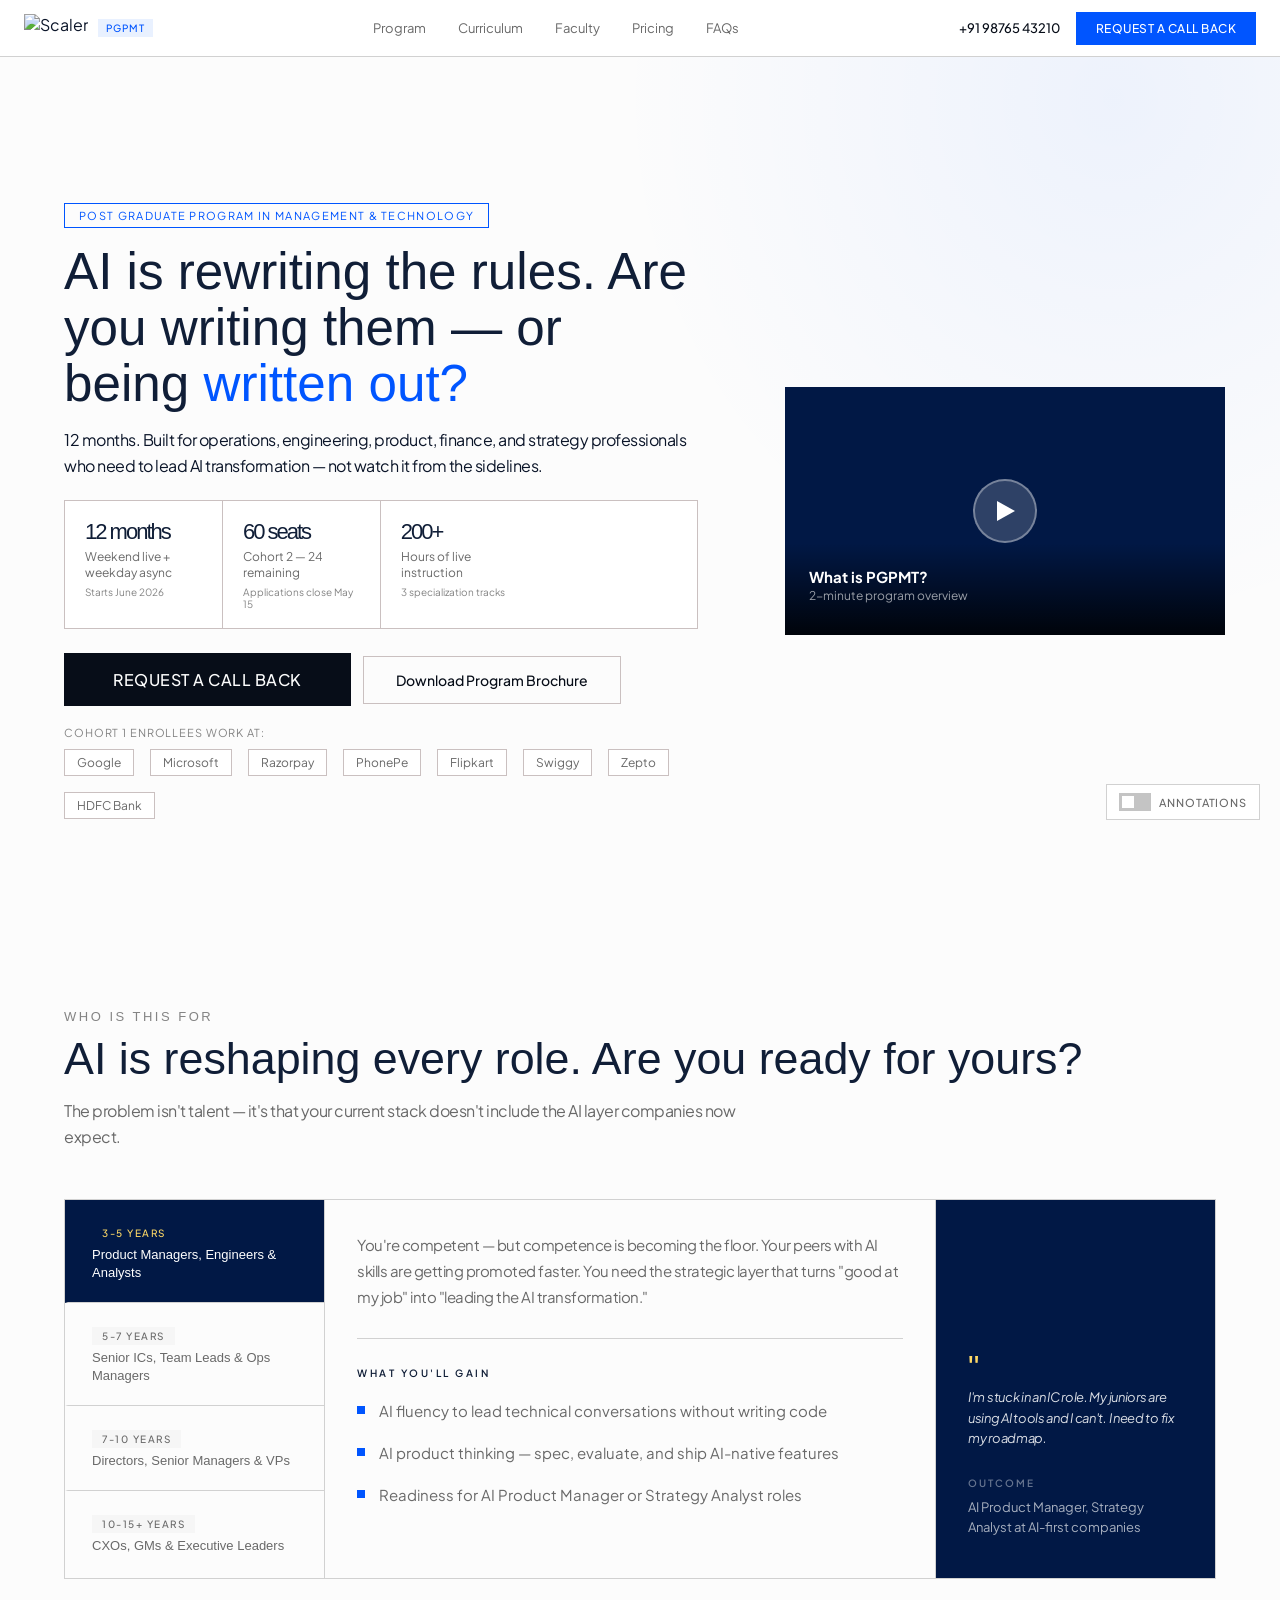
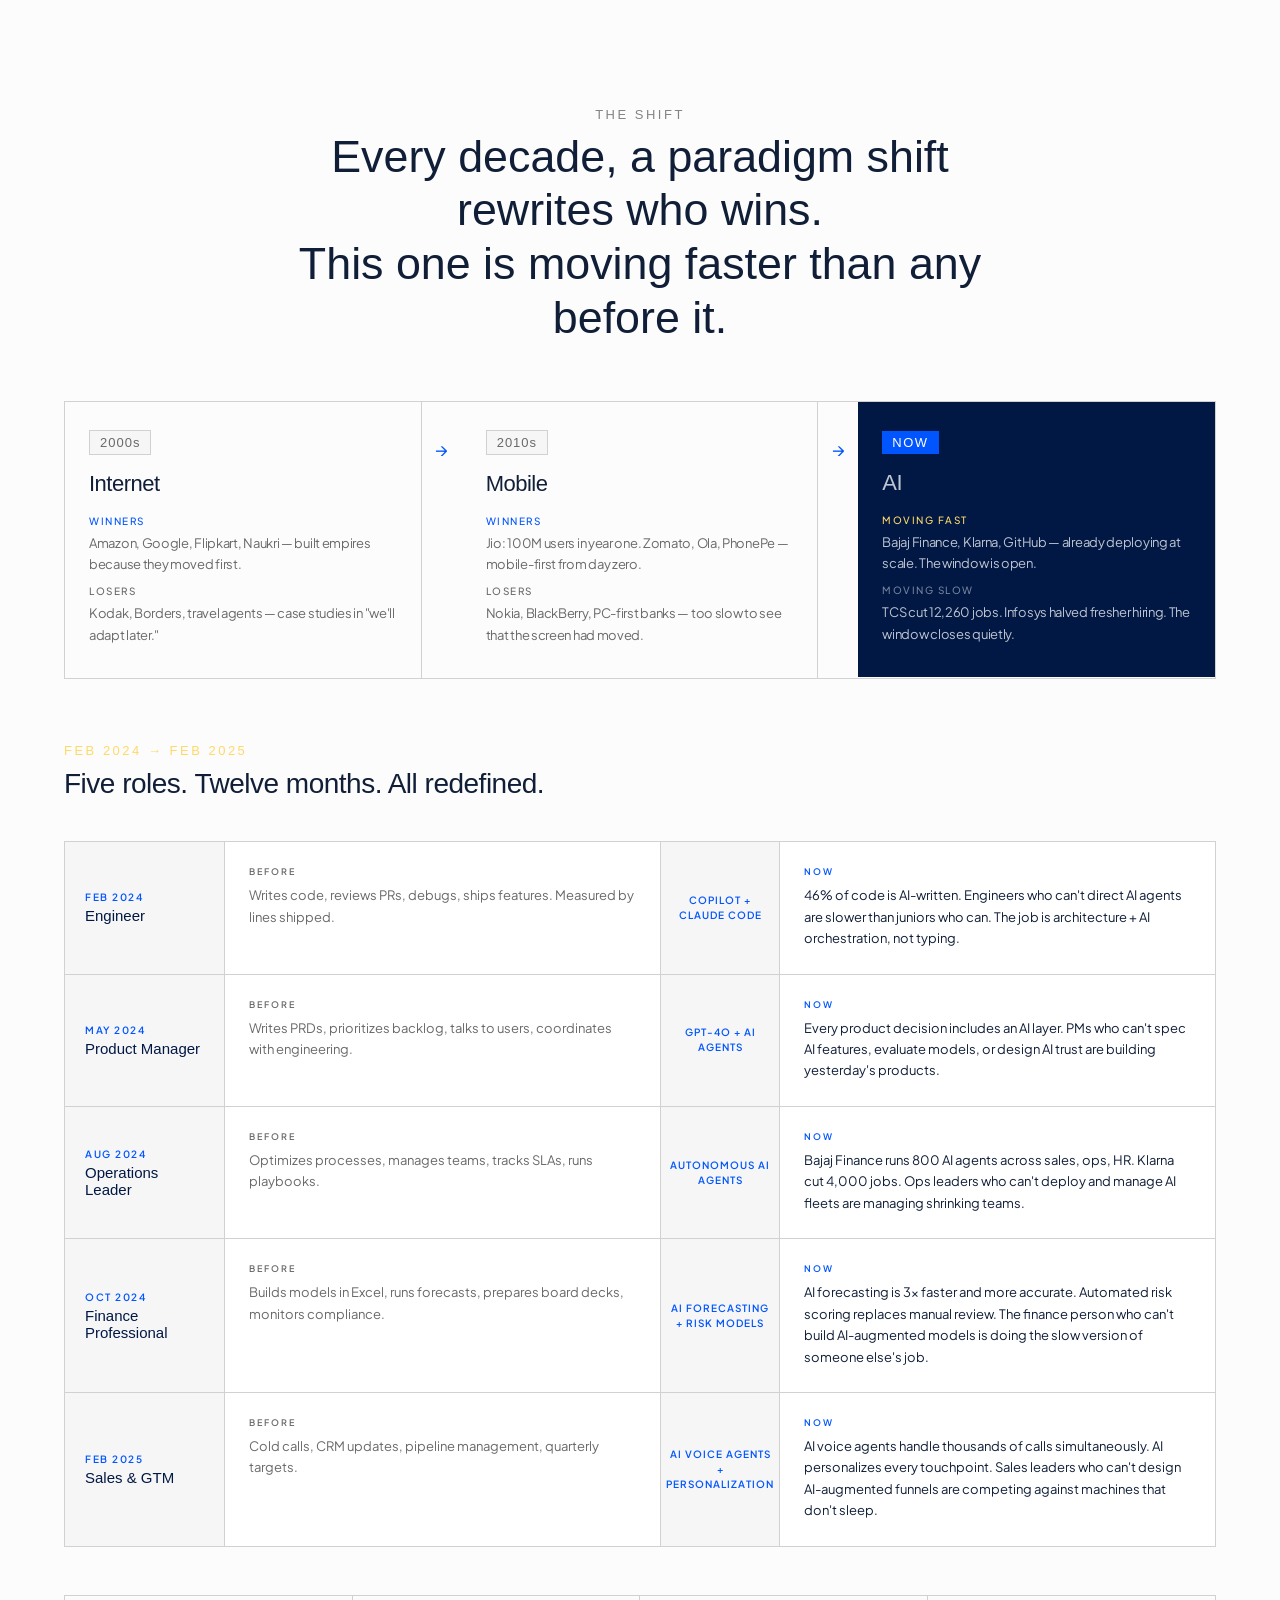
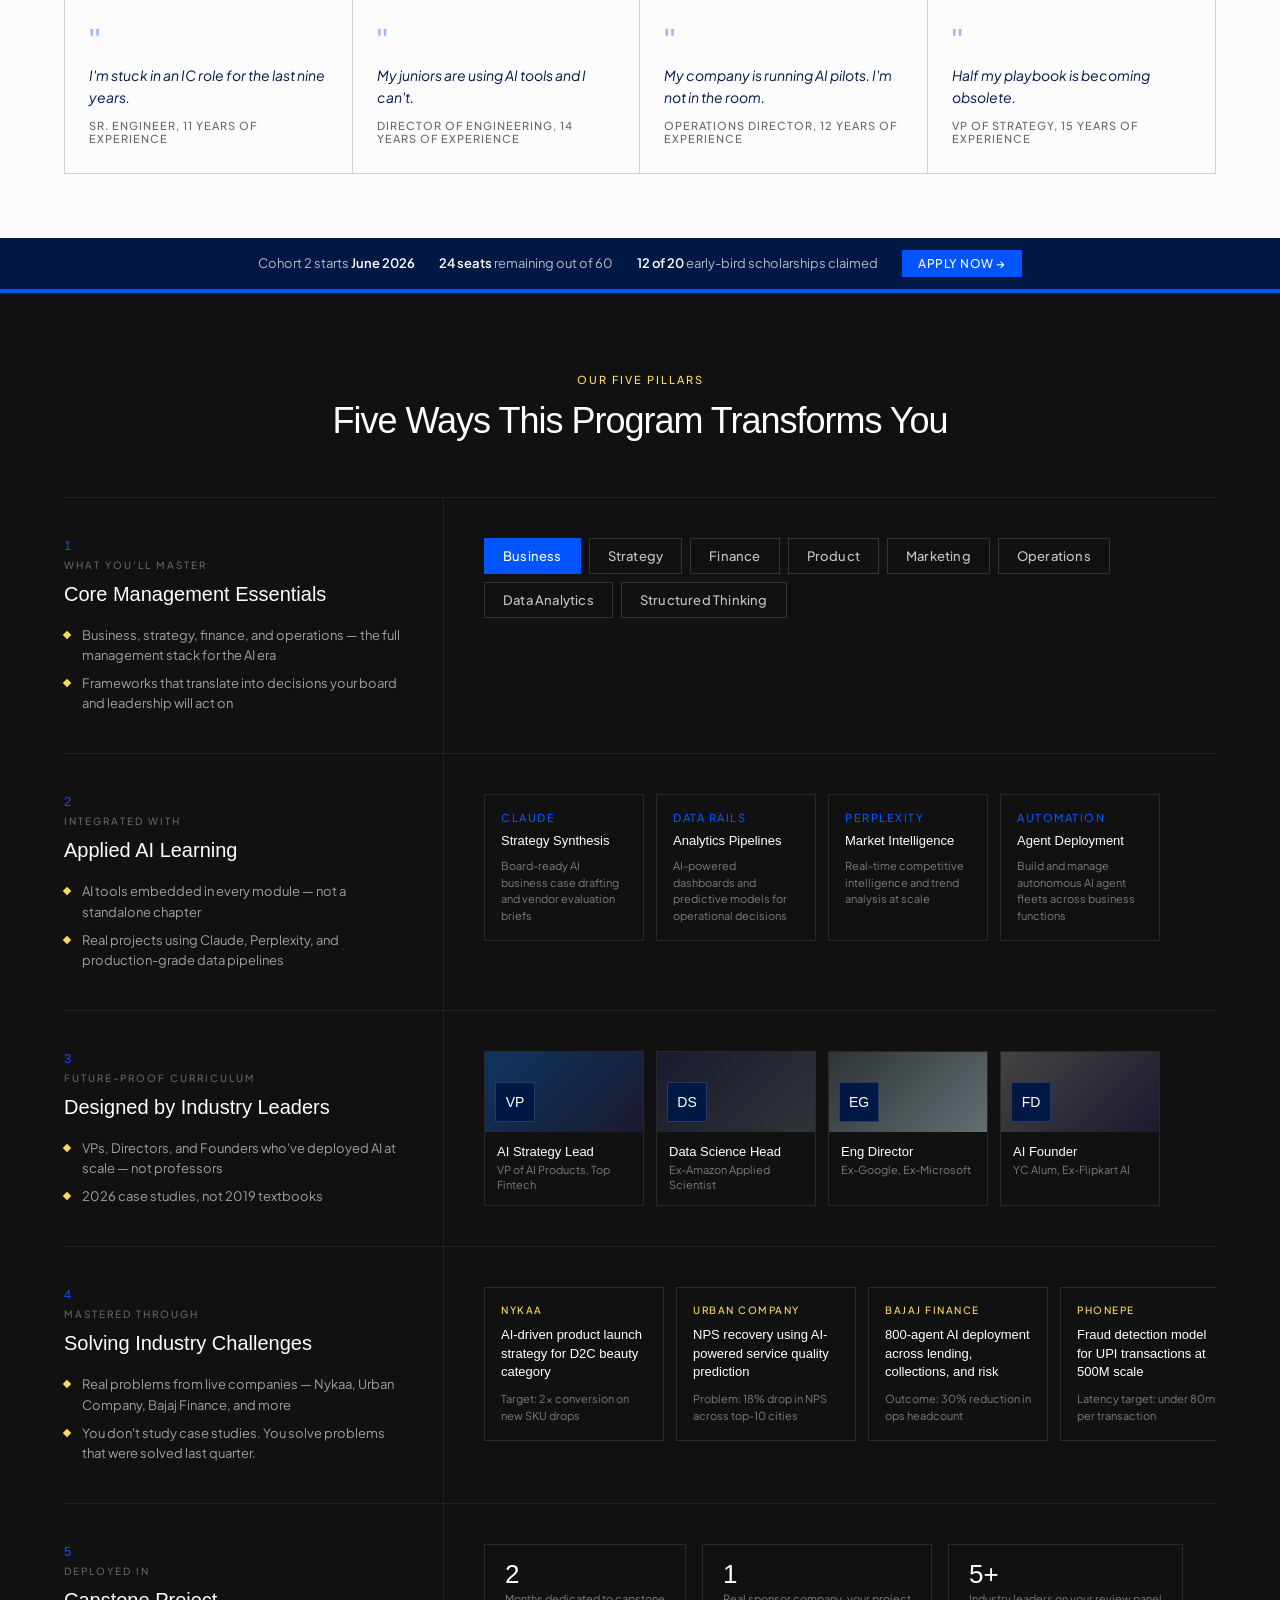
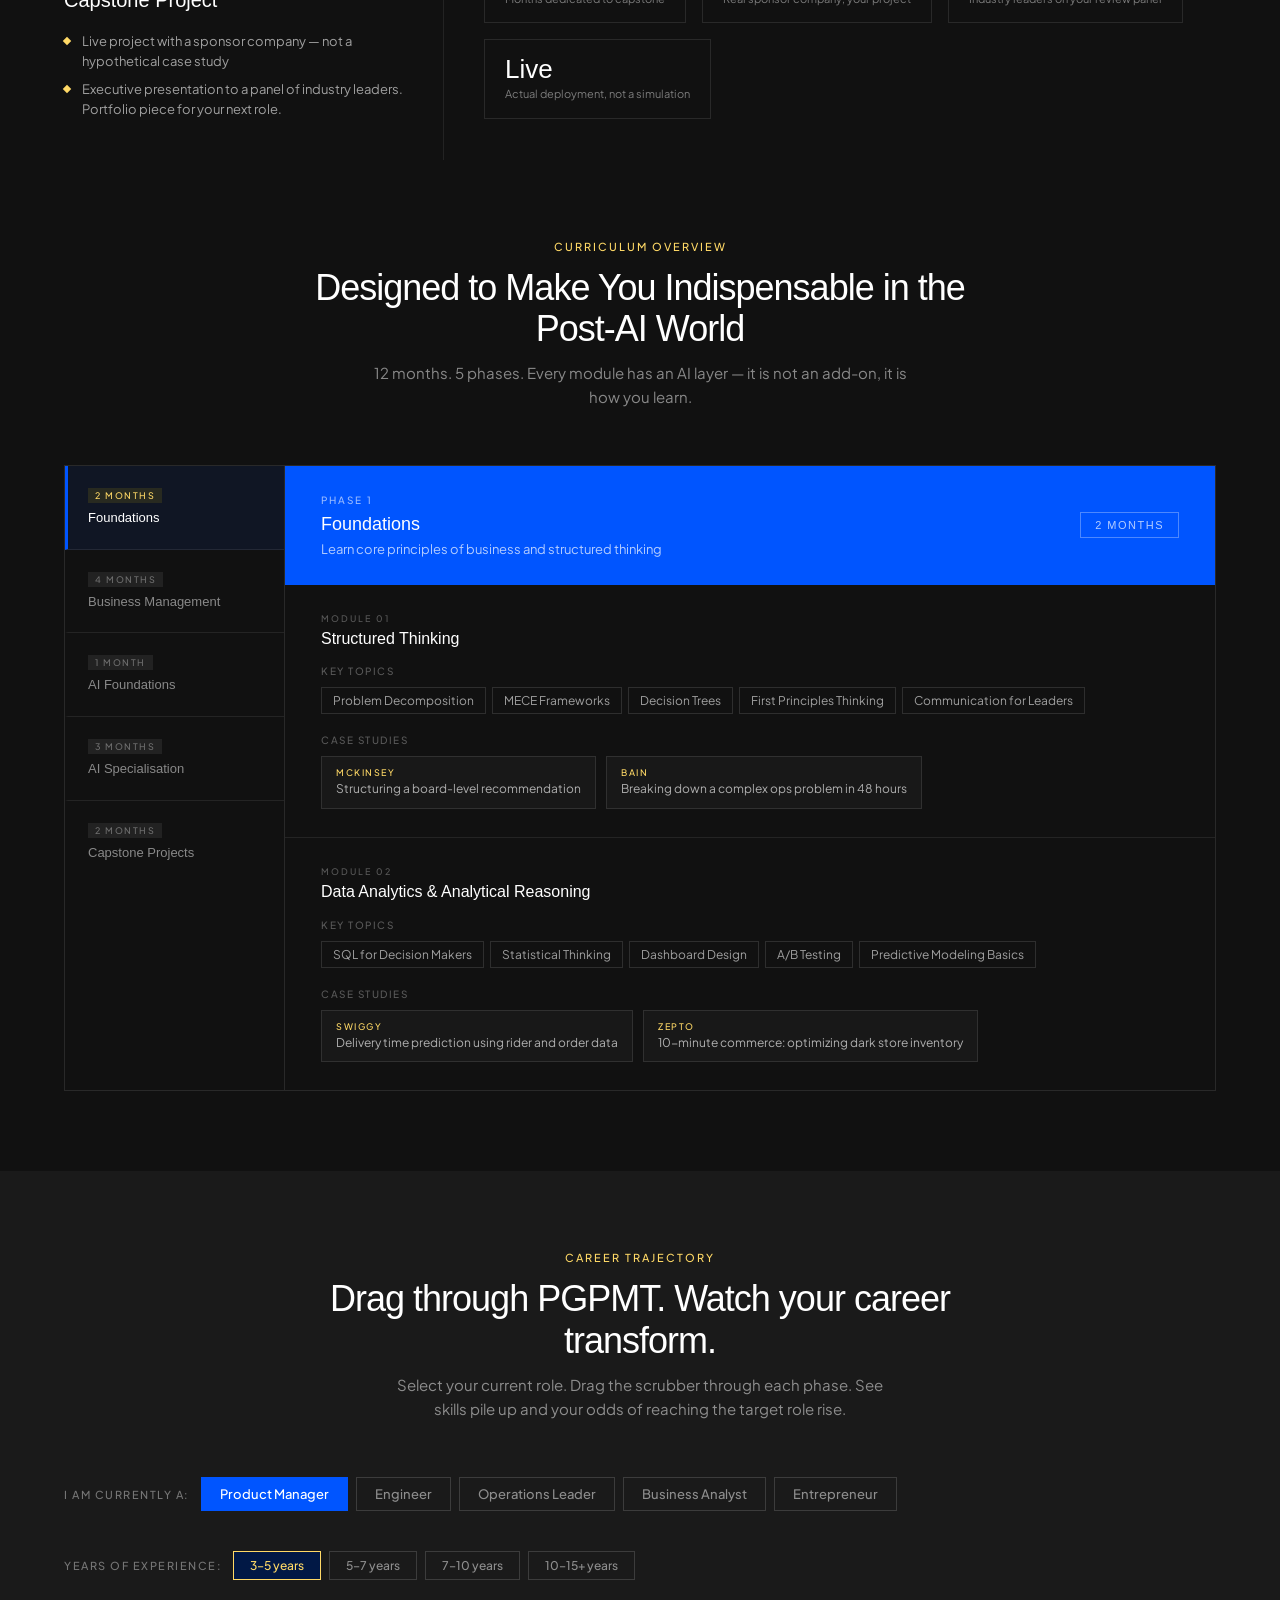
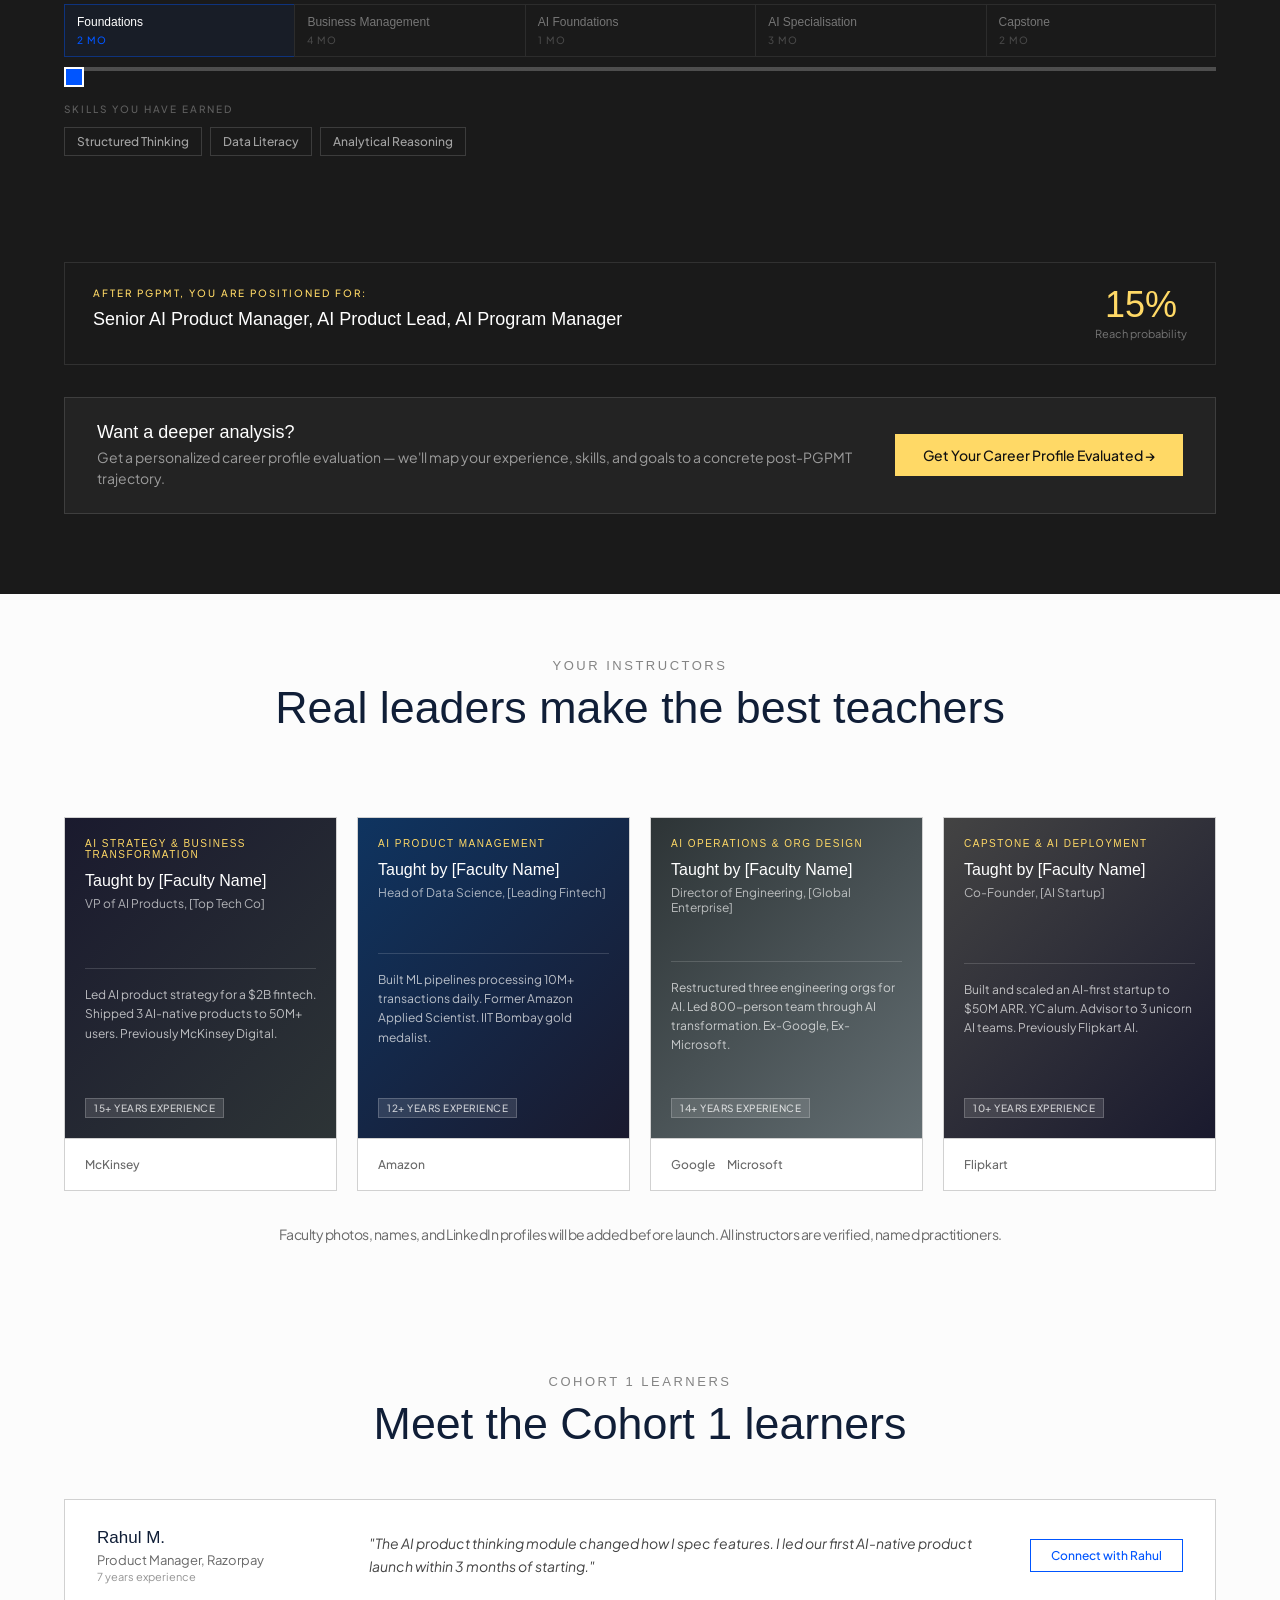
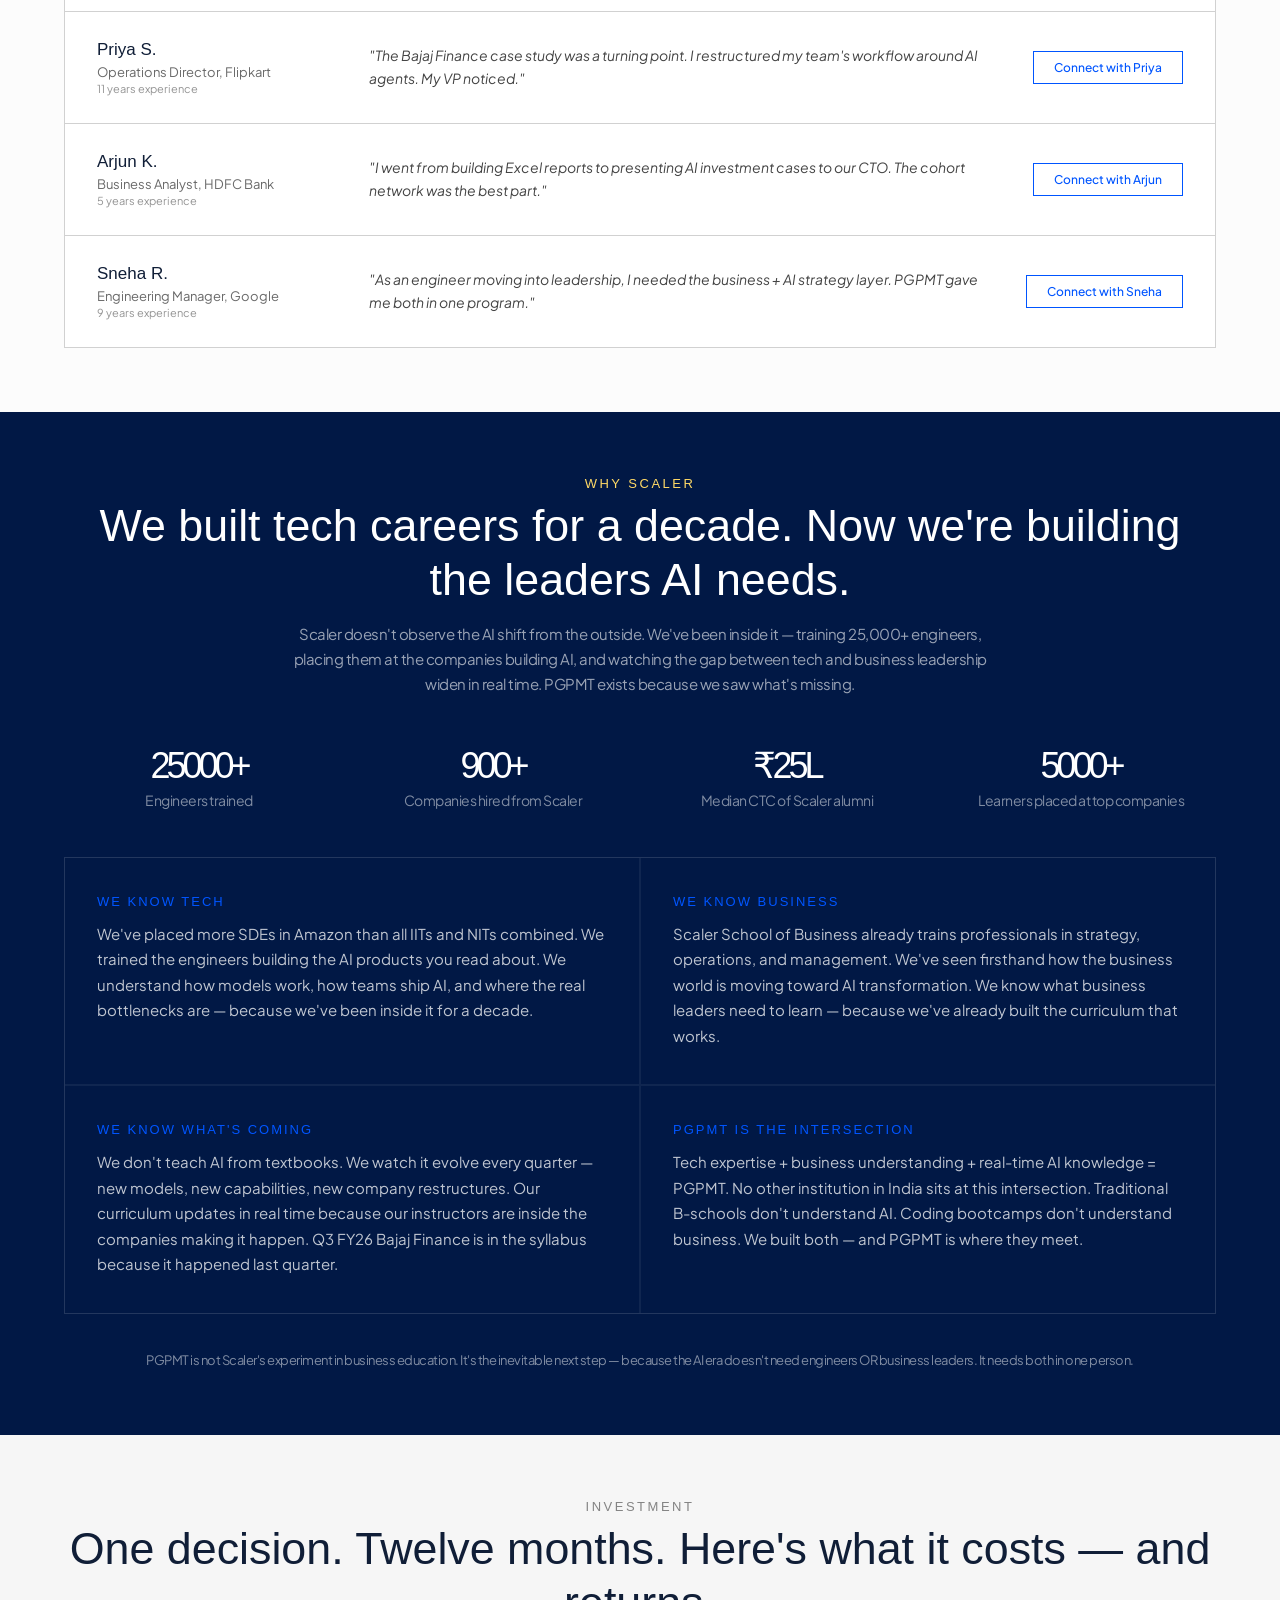
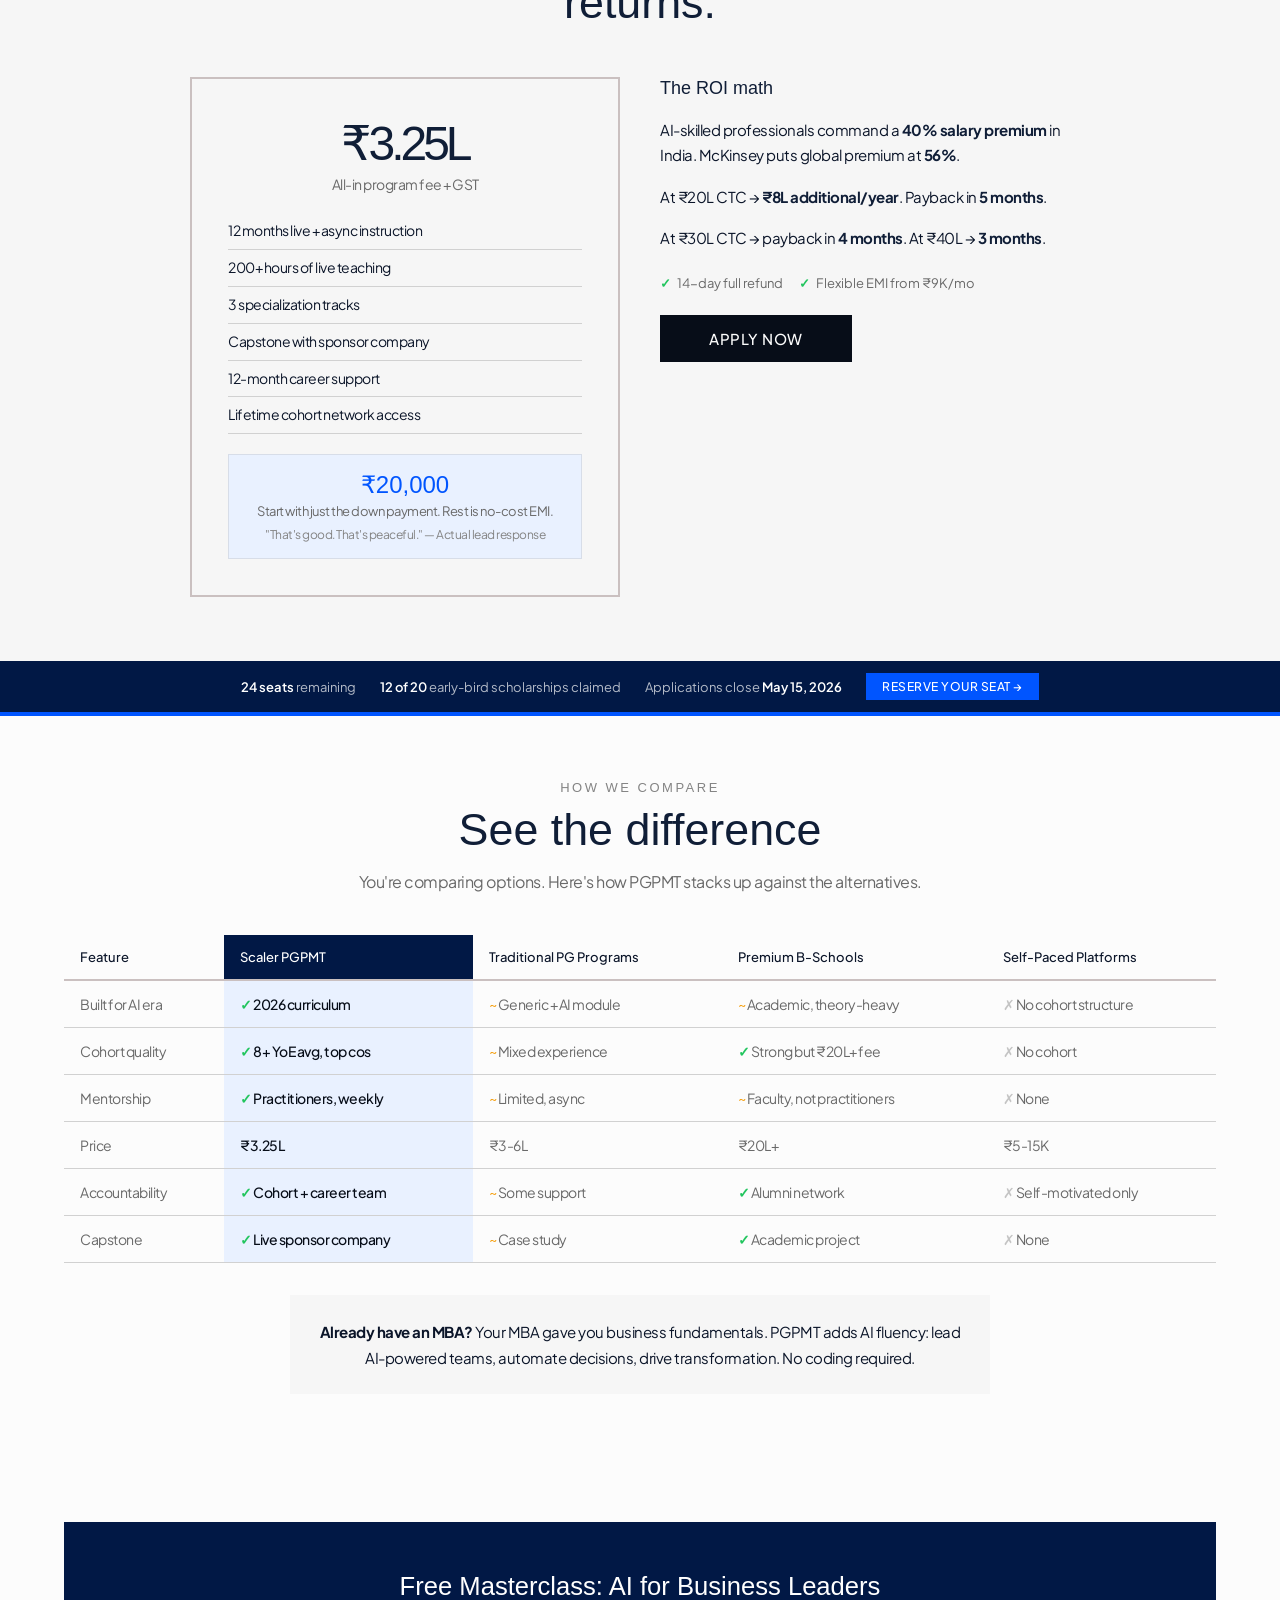
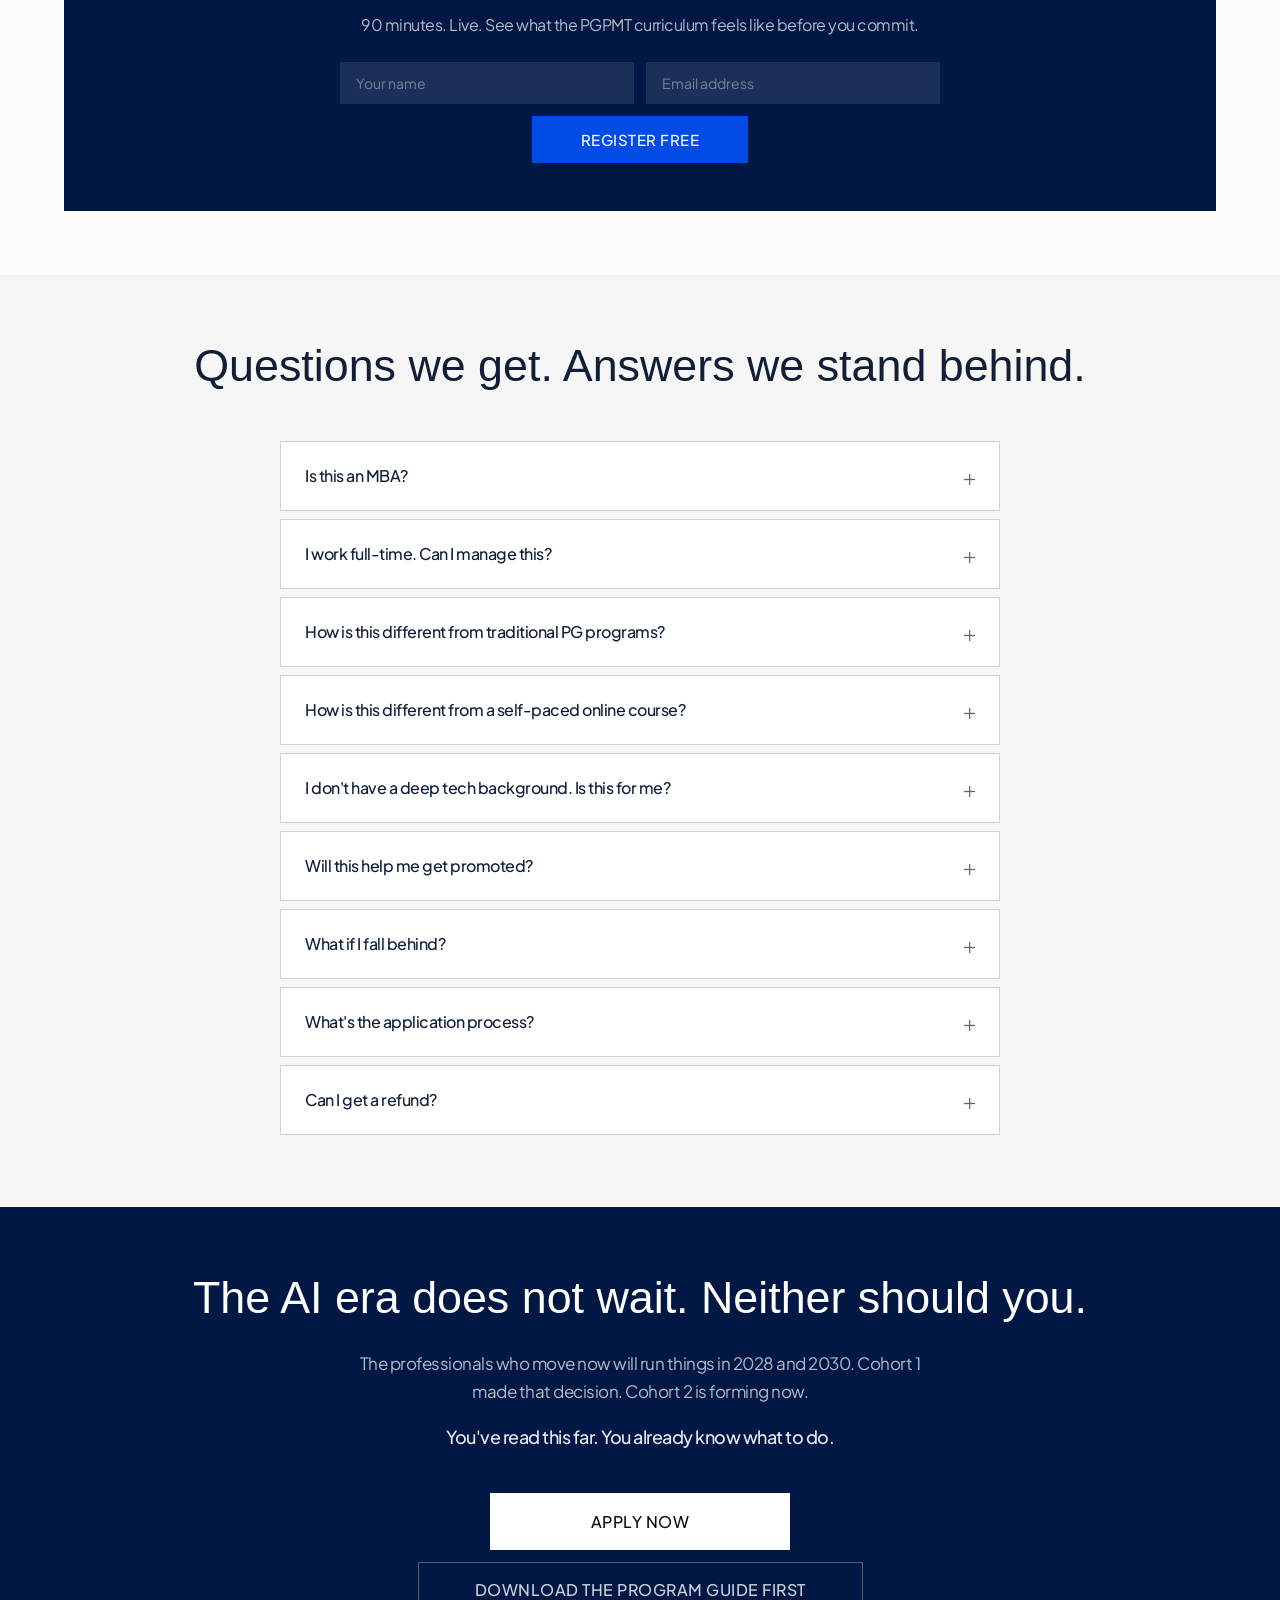
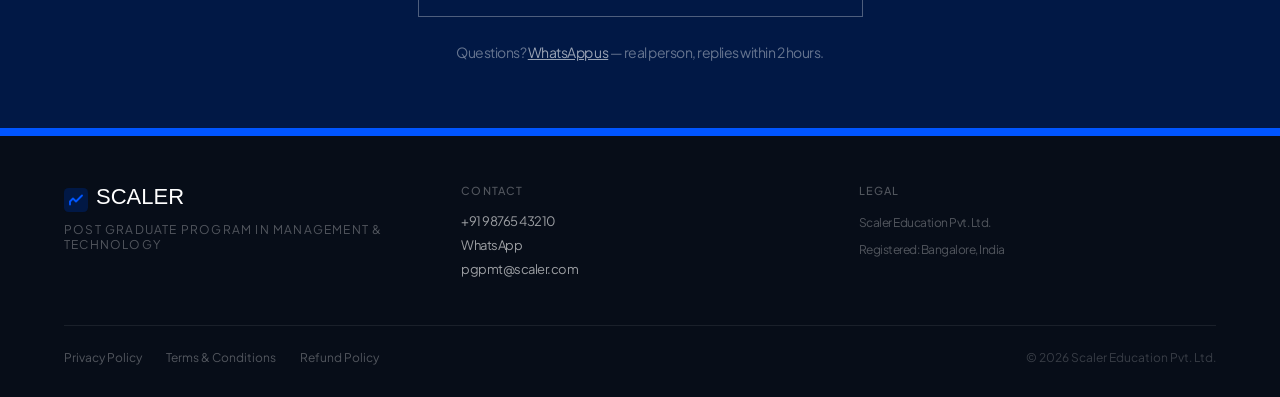
==== commit 217f8e3a: "Restore Who Is This For section + update hero headline - Added back 3-panel tabbed Who Is This For s" ====
--- a/index.html
+++ b/index.html
@@ -1240,7 +1240,9 @@
   padding: 24px 20px;
   border-right: 1px solid var(--border-light);
   display: flex;
-  align-items: center;
+  flex-direction: column;
+  align-items: flex-start;
+  justify-content: center;
   background: var(--panel);
 }
 .role-shift-before,
@@ -2226,6 +2228,76 @@
     padding: 20px;
     gap: 16px;
   }
+}
+
+/* ===== ROLE SHIFT DATE BADGE ===== */
+.role-shift-date {
+  display: block;
+  font-family: 'Plus Jakarta Sans', sans-serif;
+  font-size: 10px;
+  font-weight: 600;
+  text-transform: uppercase;
+  letter-spacing: 1.5px;
+  color: var(--blue);
+  margin-bottom: 4px;
+}
+
+/* ===== COMPACT PAIN QUOTES ROW ===== */
+.pain-quotes-row {
+  display: grid;
+  grid-template-columns: repeat(4, 1fr);
+  gap: 0;
+  border: 1px solid var(--border-light);
+  margin-top: 48px;
+}
+@media (max-width: 900px) {
+  .pain-quotes-row { grid-template-columns: repeat(2, 1fr); }
+}
+@media (max-width: 540px) {
+  .pain-quotes-row { grid-template-columns: 1fr; }
+}
+.pain-quote-card {
+  padding: 28px 24px;
+  border-right: 1px solid var(--border-light);
+}
+.pain-quote-card:last-child { border-right: none; }
+@media (max-width: 900px) {
+  .pain-quote-card:nth-child(2) { border-right: none; }
+  .pain-quote-card:nth-child(3) { border-top: 1px solid var(--border-light); }
+  .pain-quote-card:nth-child(4) { border-top: 1px solid var(--border-light); border-right: none; }
+}
+.pain-quote-mark {
+  font-family: 'Clash Grotesk', sans-serif;
+  font-size: 32px;
+  color: var(--blue);
+  line-height: 1;
+  margin-bottom: 8px;
+  opacity: 0.4;
+}
+.pain-quote-text {
+  font-size: 14px;
+  font-style: italic;
+  color: var(--navy);
+  line-height: 1.6;
+  margin-bottom: 10px;
+}
+.pain-quote-persona {
+  font-size: 11px;
+  font-weight: 500;
+  text-transform: uppercase;
+  letter-spacing: 1px;
+  color: var(--muted);
+}
+
+/* ===== HEADER NAV HIDDEN STATE ===== */
+#header.nav-hidden .header-nav {
+  opacity: 0;
+  pointer-events: none;
+  visibility: hidden;
+  transition: opacity 0.2s, visibility 0.2s;
+}
+#header .header-nav {
+  transition: opacity 0.2s, visibility 0.2s;
 }
 
 /* ===== LEARNER SUCCESS (SSB-STYLE CARDS) ===== */
@@ -2474,9 +2546,10 @@
 <nav class="section-nav" id="section-nav">
   <div class="nav-track">
     <a class="nav-item active" href="#who-for">Who It's For</a>
-    <a class="nav-item" href="#wall-of-problems">The Problem</a>
+    <a class="nav-item" href="#fold2">The Shift</a>
     <a class="nav-item" href="#program-section">Program</a>
     <a class="nav-item" href="#curriculum-section">Curriculum</a>
+    <a class="nav-item" href="#career-tool">Career</a>
     <a class="nav-item" href="#fold9">Pricing</a>
     <a class="nav-item" href="#fold12">FAQs</a>
   </div>
@@ -2489,10 +2562,9 @@
       <div class="annotation" data-ann="hero"><strong>WHAT:</strong> Hero answering What/Why/When/How in first fold. <strong>WHY:</strong> First 5 seconds decide stay/leave. Headline = fear of obsolescence. Stats answer When (12 months, June 2026), How (weekend live + async), Cost (3.25L). <strong>CONVERSION:</strong> Two CTAs — guide download (warm lead) + callback (hot lead). Company logos = instant social proof. <strong>TG:</strong> All segments — ops, engineering, product, senior leadership.</div>
       <div class="hero-eyebrow fade-in"><span>Post Graduate Program in Management & Technology</span></div>
       <h1 class="hero-h1 fade-in fade-in-delay-1">AI is rewriting the rules. Are you writing them — or being <em>written out?</em></h1>
-      <p class="hero-sub fade-in fade-in-delay-2">12 months. For professionals in operations, engineering, product management, and senior leadership — who want to lead the AI era, not adapt to it after the fact.</p>
+      <p class="hero-sub fade-in fade-in-delay-2">12 months. Built for operations, engineering, product, finance, and strategy professionals who need to lead AI transformation — not watch it from the sidelines.</p>
       <div class="stat-strip fade-in fade-in-delay-2">
         <div class="stat-item"><div class="stat-number">12 months</div><div class="stat-label">Weekend live + weekday async</div><div class="stat-source">Starts June 2026</div></div>
-        <div class="stat-item"><div class="stat-number">&#8377;3.25L</div><div class="stat-label">All-in. EMI from &#8377;9K/mo.</div><div class="stat-source">Start at &#8377;20K down</div></div>
         <div class="stat-item"><div class="stat-number">60 seats</div><div class="stat-label">Cohort 2 — 24 remaining</div><div class="stat-source">Applications close May 15</div></div>
         <div class="stat-item"><div class="stat-number">200+</div><div class="stat-label">Hours of live instruction</div><div class="stat-source">3 specialization tracks</div></div>
       </div>
@@ -2523,10 +2595,9 @@
   </div>
 </section>
 
-<!-- ===== WHO IS THIS PROGRAM FOR — Scaler OPGP pattern: sidebar tabs + content ===== -->
+<!-- ===== WHO IS THIS PROGRAM FOR — 3-panel tabbed layout ===== -->
 <section id="who-for" class="section">
   <div class="container">
-    <div class="annotation" data-ann="who-for"><strong>WHAT:</strong> 4 experience-based audience segments as interactive sidebar tabs — matches Scaler OPGP "Who It Is For" pattern. <strong>WHY:</strong> Self-selection removes "is this for me?" objection. Each tab shows a learner quote in their voice. Image placeholder + quote overlay = human, relatable. <strong>TRANSCRIPT QUOTES:</strong> "I'm stuck in an IC role" (Eng, 11 YoE), "I want to move to leadership but every role now asks for AI" (PM, 7 YoE), "My company is running AI pilots, I'm not in the room" (Dir, 14 YoE), "Half my playbook is becoming obsolete" (VP, 15 YoE). <strong>TG:</strong> All 4 segments.</div>
     <span class="section-label" style="display:block;">Who Is This For</span>
     <h2 class="fade-in" style="margin-bottom:12px;">AI is reshaping every role. Are you ready for yours?</h2>
     <p class="fade-in" style="color:var(--muted);max-width:700px;margin-bottom:48px;">The problem isn't talent — it's that your current stack doesn't include the AI layer companies now expect.</p>
@@ -2535,20 +2606,20 @@
       <!-- LEFT: tabs -->
       <div class="who-tabs">
         <div class="who-tab active" data-who="who-p1">
-          <div class="who-exp">3-5 Years</div>
-          <div class="who-title">Product Managers, Engineers &amp; Analysts</div>
+          <div class="who-tab-exp">3-5 Years</div>
+          <div class="who-tab-title">Product Managers, Engineers &amp; Analysts</div>
         </div>
         <div class="who-tab" data-who="who-p2">
-          <div class="who-exp">5-7 Years</div>
-          <div class="who-title">Senior ICs, Team Leads &amp; Ops Managers</div>
+          <div class="who-tab-exp">5-7 Years</div>
+          <div class="who-tab-title">Senior ICs, Team Leads &amp; Ops Managers</div>
         </div>
         <div class="who-tab" data-who="who-p3">
-          <div class="who-exp">7-10 Years</div>
-          <div class="who-title">Directors, Senior Managers &amp; VPs</div>
+          <div class="who-tab-exp">7-10 Years</div>
+          <div class="who-tab-title">Directors, Senior Managers &amp; VPs</div>
         </div>
         <div class="who-tab" data-who="who-p4">
-          <div class="who-exp">10-15+ Years</div>
-          <div class="who-title">CXOs, GMs &amp; Executive Leaders</div>
+          <div class="who-tab-exp">10-15+ Years</div>
+          <div class="who-tab-title">CXOs, GMs &amp; Executive Leaders</div>
         </div>
       </div>
 
@@ -2627,120 +2698,10 @@
   </div>
 </section>
 
-<!-- ===== WALL OF PROBLEMS — v5: Pain-to-resolution flow ===== -->
-<section id="wall-of-problems" class="section">
-  <div class="container">
-    <div class="annotation" data-ann="problems"><strong>WHAT:</strong> Pain-to-resolution flow — verbatim learner quotes on the left, PGPMT resolution on the right, with a directional connector between them. <strong>WHY:</strong> Pain amplification before solution. Always-visible format = no friction. Every row is self-contained. The top statement frames all 5 pains as one root gap. <strong>TRANSCRIPT SOURCES:</strong> "I'm stuck in an IC role for the last nine years" (Sr. Eng, 11 YoE), "My juniors are using AI tools and I can't" (Dir Eng, 14 YoE), "I am not able to learn new things" (PM, 13 YoE), "I want to be at the intersection of AI and IP" (Entrepreneur, 8 YoE), "Even if I join, will I be able to do justice?" (VP Ops, 15 YoE). <strong>CONVERSION:</strong> If visitor relates to even ONE row, they see the resolution immediately — zero interaction required.</div>
-    <span class="section-label text-center" style="display:block;">Sound Familiar?</span>
-    <h2 class="text-center fade-in" style="margin-bottom:40px;">Real words from professionals like you</h2>
-
-    <p class="wop-header-statement fade-in">Every pain you feel points back to one gap: <span class="wop-gap-highlight">you don't have the AI layer.</span></p>
-
-    <div class="wop-list fade-in">
-
-      <!-- Row 1: Stuck in Career -->
-      <div class="wop-row">
-        <div class="wop-pain">
-          <div class="wop-pain-label">Stuck in Career</div>
-          <div class="wop-pain-quote">"I'm stuck in an IC role for the last nine years."</div>
-          <div class="wop-pain-persona">Sr. Engineer, 11 years of experience</div>
-        </div>
-        <div class="wop-connector">
-          <div class="wop-connector-line"></div>
-          <div class="wop-connector-arrow"></div>
-          <div class="wop-connector-line"></div>
-        </div>
-        <div class="wop-resolution">
-          <div class="wop-resolution-label">How PGPMT resolves this</div>
-          <div class="wop-resolution-text">Career trajectory module maps your current function to AI-era leadership roles. You're positioned for VP of Strategy or Head of AI Transformation.</div>
-        </div>
-      </div>
-
-      <!-- Row 2: AI Anxiety -->
-      <div class="wop-row">
-        <div class="wop-pain">
-          <div class="wop-pain-label">AI Anxiety</div>
-          <div class="wop-pain-quote">"My juniors are using AI tools and I can't."</div>
-          <div class="wop-pain-persona">Director of Engineering, 14 years of experience</div>
-        </div>
-        <div class="wop-connector">
-          <div class="wop-connector-line"></div>
-          <div class="wop-connector-arrow"></div>
-          <div class="wop-connector-line"></div>
-        </div>
-        <div class="wop-resolution">
-          <div class="wop-resolution-label">How PGPMT resolves this</div>
-          <div class="wop-resolution-text">Phase 1 builds AI fluency from business-user level — no coding. By month 3, you'll evaluate AI tools for your function and lead teams that build with AI.</div>
-        </div>
-      </div>
-
-      <!-- Row 3: Skill Gap -->
-      <div class="wop-row">
-        <div class="wop-pain">
-          <div class="wop-pain-label">Skill Gap</div>
-          <div class="wop-pain-quote">"I am not able to learn new things."</div>
-          <div class="wop-pain-persona">Product Manager, 13 years of experience</div>
-        </div>
-        <div class="wop-connector">
-          <div class="wop-connector-line"></div>
-          <div class="wop-connector-arrow"></div>
-          <div class="wop-connector-line"></div>
-        </div>
-        <div class="wop-resolution">
-          <div class="wop-resolution-label">How PGPMT resolves this</div>
-          <div class="wop-resolution-text">Every module is built around real deployments, not theory. You'll analyze Bajaj Finance's 800-agent deployment and design an org restructure. You leave with skills you used.</div>
-        </div>
-      </div>
-
-      <!-- Row 4: No Direction -->
-      <div class="wop-row">
-        <div class="wop-pain">
-          <div class="wop-pain-label">No Direction</div>
-          <div class="wop-pain-quote">"I want to be at the intersection of AI and IP."</div>
-          <div class="wop-pain-persona">Entrepreneur, 8 years of experience</div>
-        </div>
-        <div class="wop-connector">
-          <div class="wop-connector-line"></div>
-          <div class="wop-connector-arrow"></div>
-          <div class="wop-connector-line"></div>
-        </div>
-        <div class="wop-resolution">
-          <div class="wop-resolution-label">How PGPMT resolves this</div>
-          <div class="wop-resolution-text">Specialization tracks let you pick your lane: AI Product, AI Strategy, or AI Operations. The cohort becomes your co-founder pool and advisory board.</div>
-        </div>
-      </div>
-
-      <!-- Row 5: No Time -->
-      <div class="wop-row">
-        <div class="wop-pain">
-          <div class="wop-pain-label">No Time</div>
-          <div class="wop-pain-quote">"Even if I join, will I be able to do justice?"</div>
-          <div class="wop-pain-persona">VP of Operations, 15 years of experience</div>
-        </div>
-        <div class="wop-connector">
-          <div class="wop-connector-line"></div>
-          <div class="wop-connector-arrow"></div>
-          <div class="wop-connector-line"></div>
-        </div>
-        <div class="wop-resolution">
-          <div class="wop-resolution-label">How PGPMT resolves this</div>
-          <div class="wop-resolution-text">Weekend live sessions (Sat–Sun, 9am–1pm) + 4–6 hours async during the week. All sessions recorded. The format was designed by and for people with real responsibilities.</div>
-        </div>
-      </div>
-
-    </div>
-
-    <div class="wop-cta-bar fade-in">
-      <div class="wop-cta-text">PGPMT closes this gap <span>in 12 months.</span></div>
-      <a href="#apply" class="btn-primary" style="white-space:nowrap;flex-shrink:0;">Apply Now</a>
-    </div>
-  </div>
-</section>
-
-<!-- ===== AI PARADIGM SHIFT ===== -->
+<!-- ===== AI PARADIGM SHIFT — merged with role shift + pain quotes ===== -->
 <section id="fold2" class="section">
   <div class="container">
-    <div class="annotation" data-ann="shift"><strong>WHAT:</strong> Data-driven urgency section. <strong>WHY:</strong> External proof that AI is real and happening NOW. Removes "maybe later" objection. Brand logos add credibility. <strong>WHEN:</strong> Urgency builder — "the shift already happened."</div>
+    <div class="annotation" data-ann="shift"><strong>WHAT:</strong> Merged section — decade timeline, rapid role shift with specific dates, compact pain quotes. <strong>WHY:</strong> One unified urgency section instead of three fragmented ones. Timeline proves velocity; role cards prove breadth; pain quotes create personal identification.</div>
 
     <div class="fold2-h2 fade-in">
       <span class="section-label text-center" style="display:block;">The Shift</span>
@@ -2783,18 +2744,20 @@
       </div>
     </div>
 
-    <!-- How AI changed every role — in just one year -->
+    <!-- Role shift: all 5 roles redefined in 12 months -->
     <div class="role-shift-block fade-in">
       <div class="role-shift-header">
-        <span class="section-label" style="color:var(--amber);">In Just One Year</span>
-        <h3 class="role-shift-title">Every role you know has already changed. Here's how.</h3>
-        <p class="role-shift-sub">GPT-4o, Claude 3.5, Copilot Enterprise, autonomous AI agents — they didn't just ship. They rewrote how people work. Every quarter, another role gets redefined.</p>
+        <span class="section-label" style="color:var(--amber);">Feb 2024 &rarr; Feb 2025</span>
+        <h3 class="role-shift-title">Five roles. Twelve months. All redefined.</h3>
       </div>
 
       <div class="role-shift-grid">
         <!-- Role 1: Engineer -->
         <div class="role-shift-card">
-          <div class="role-shift-role">Engineer</div>
+          <div class="role-shift-role">
+            <span class="role-shift-date">Feb 2024</span>
+            Engineer
+          </div>
           <div class="role-shift-before">
             <div class="role-shift-label">Before</div>
             <div class="role-shift-desc">Writes code, reviews PRs, debugs, ships features. Measured by lines shipped.</div>
@@ -2810,7 +2773,10 @@
 
         <!-- Role 2: Product Manager -->
         <div class="role-shift-card">
-          <div class="role-shift-role">Product Manager</div>
+          <div class="role-shift-role">
+            <span class="role-shift-date">May 2024</span>
+            Product Manager
+          </div>
           <div class="role-shift-before">
             <div class="role-shift-label">Before</div>
             <div class="role-shift-desc">Writes PRDs, prioritizes backlog, talks to users, coordinates with engineering.</div>
@@ -2826,7 +2792,10 @@
 
         <!-- Role 3: Operations -->
         <div class="role-shift-card">
-          <div class="role-shift-role">Operations Leader</div>
+          <div class="role-shift-role">
+            <span class="role-shift-date">Aug 2024</span>
+            Operations Leader
+          </div>
           <div class="role-shift-before">
             <div class="role-shift-label">Before</div>
             <div class="role-shift-desc">Optimizes processes, manages teams, tracks SLAs, runs playbooks.</div>
@@ -2842,7 +2811,10 @@
 
         <!-- Role 4: Finance -->
         <div class="role-shift-card">
-          <div class="role-shift-role">Finance Professional</div>
+          <div class="role-shift-role">
+            <span class="role-shift-date">Oct 2024</span>
+            Finance Professional
+          </div>
           <div class="role-shift-before">
             <div class="role-shift-label">Before</div>
             <div class="role-shift-desc">Builds models in Excel, runs forecasts, prepares board decks, monitors compliance.</div>
@@ -2858,7 +2830,10 @@
 
         <!-- Role 5: Sales -->
         <div class="role-shift-card">
-          <div class="role-shift-role">Sales &amp; GTM</div>
+          <div class="role-shift-role">
+            <span class="role-shift-date">Feb 2025</span>
+            Sales &amp; GTM
+          </div>
           <div class="role-shift-before">
             <div class="role-shift-label">Before</div>
             <div class="role-shift-desc">Cold calls, CRM updates, pipeline management, quarterly targets.</div>
@@ -2872,10 +2847,29 @@
           </div>
         </div>
       </div>
-
-      <div class="role-shift-footer">
-        <p class="role-shift-punchline">Five roles. One year. All redefined.</p>
-        <p class="role-shift-sub-punch">This isn't a trend you can wait out. The next quarter will change them again.</p>
+    </div>
+
+    <!-- Compact pain quotes -->
+    <div class="pain-quotes-row fade-in">
+      <div class="pain-quote-card">
+        <div class="pain-quote-mark">"</div>
+        <div class="pain-quote-text">I'm stuck in an IC role for the last nine years.</div>
+        <div class="pain-quote-persona">Sr. Engineer, 11 years of experience</div>
+      </div>
+      <div class="pain-quote-card">
+        <div class="pain-quote-mark">"</div>
+        <div class="pain-quote-text">My juniors are using AI tools and I can't.</div>
+        <div class="pain-quote-persona">Director of Engineering, 14 years of experience</div>
+      </div>
+      <div class="pain-quote-card">
+        <div class="pain-quote-mark">"</div>
+        <div class="pain-quote-text">My company is running AI pilots. I'm not in the room.</div>
+        <div class="pain-quote-persona">Operations Director, 12 years of experience</div>
+      </div>
+      <div class="pain-quote-card">
+        <div class="pain-quote-mark">"</div>
+        <div class="pain-quote-text">Half my playbook is becoming obsolete.</div>
+        <div class="pain-quote-persona">VP of Strategy, 15 years of experience</div>
       </div>
     </div>
 
@@ -3423,12 +3417,6 @@
         </div>
       </div>
 
-      <!-- Target role -->
-      <div class="scrubber-target-row">
-        <div class="scrubber-target-label">Target Role After PGPMT</div>
-        <div class="scrubber-target-role" id="scrubber-target-display">Head of AI Products</div>
-      </div>
-
       <!-- Phase labels above scrubber -->
       <div class="scrubber-timeline-wrap">
         <div class="scrubber-phase-labels" id="scrubber-phase-labels">
@@ -3455,34 +3443,6 @@
         </div>
         <div class="scrubber-input-wrap">
           <input type="range" class="scrubber-input" id="career-scrubber" min="0" max="100" value="0" step="1">
-        </div>
-      </div>
-
-      <!-- Probability graph -->
-      <div class="scrubber-prob-wrap">
-        <div class="scrubber-prob-label">Probability of Reaching Target Role</div>
-        <div class="scrubber-prob-row">
-          <div class="prob-bar-wrap" data-phase-bar="0">
-            <div class="prob-bar-track"><div class="prob-bar-fill" style="height:0%"></div></div>
-            <div class="prob-bar-val">15%</div>
-          </div>
-          <div class="prob-bar-wrap" data-phase-bar="1">
-            <div class="prob-bar-track"><div class="prob-bar-fill" style="height:0%"></div></div>
-            <div class="prob-bar-val">35%</div>
-          </div>
-          <div class="prob-bar-wrap" data-phase-bar="2">
-            <div class="prob-bar-track"><div class="prob-bar-fill" style="height:0%"></div></div>
-            <div class="prob-bar-val">55%</div>
-          </div>
-          <div class="prob-bar-wrap" data-phase-bar="3">
-            <div class="prob-bar-track"><div class="prob-bar-fill" style="height:0%"></div></div>
-            <div class="prob-bar-val">72%</div>
-          </div>
-          <div class="prob-bar-wrap" data-phase-bar="4">
-            <div class="prob-bar-track"><div class="prob-bar-fill" style="height:0%"></div></div>
-            <div class="prob-bar-val">85%</div>
-          </div>
-          <div class="scrubber-prob-end-pct" id="scrubber-prob-display">85%</div>
         </div>
       </div>
 
@@ -4221,7 +4181,28 @@
   updateScrubber(0);
 })();
 
-// (legacy tab switchers removed — who-tab and curr-tab no longer used in rebuilt sections)
+// --- Header nav hide when section-nav visible ---
+// Piggybacks on the section-nav scroll logic already in scripts.js.
+// We observe the section-nav for the 'visible' class addition/removal.
+(function() {
+  const header = document.getElementById('header');
+  const sectionNav = document.getElementById('section-nav');
+  if (!header || !sectionNav) return;
+
+  const observer = new MutationObserver(function(mutations) {
+    mutations.forEach(function(mutation) {
+      if (mutation.attributeName === 'class') {
+        if (sectionNav.classList.contains('visible')) {
+          header.classList.add('nav-hidden');
+        } else {
+          header.classList.remove('nav-hidden');
+        }
+      }
+    });
+  });
+
+  observer.observe(sectionNav, { attributes: true });
+})();
 </script>
 </body>
 </html>
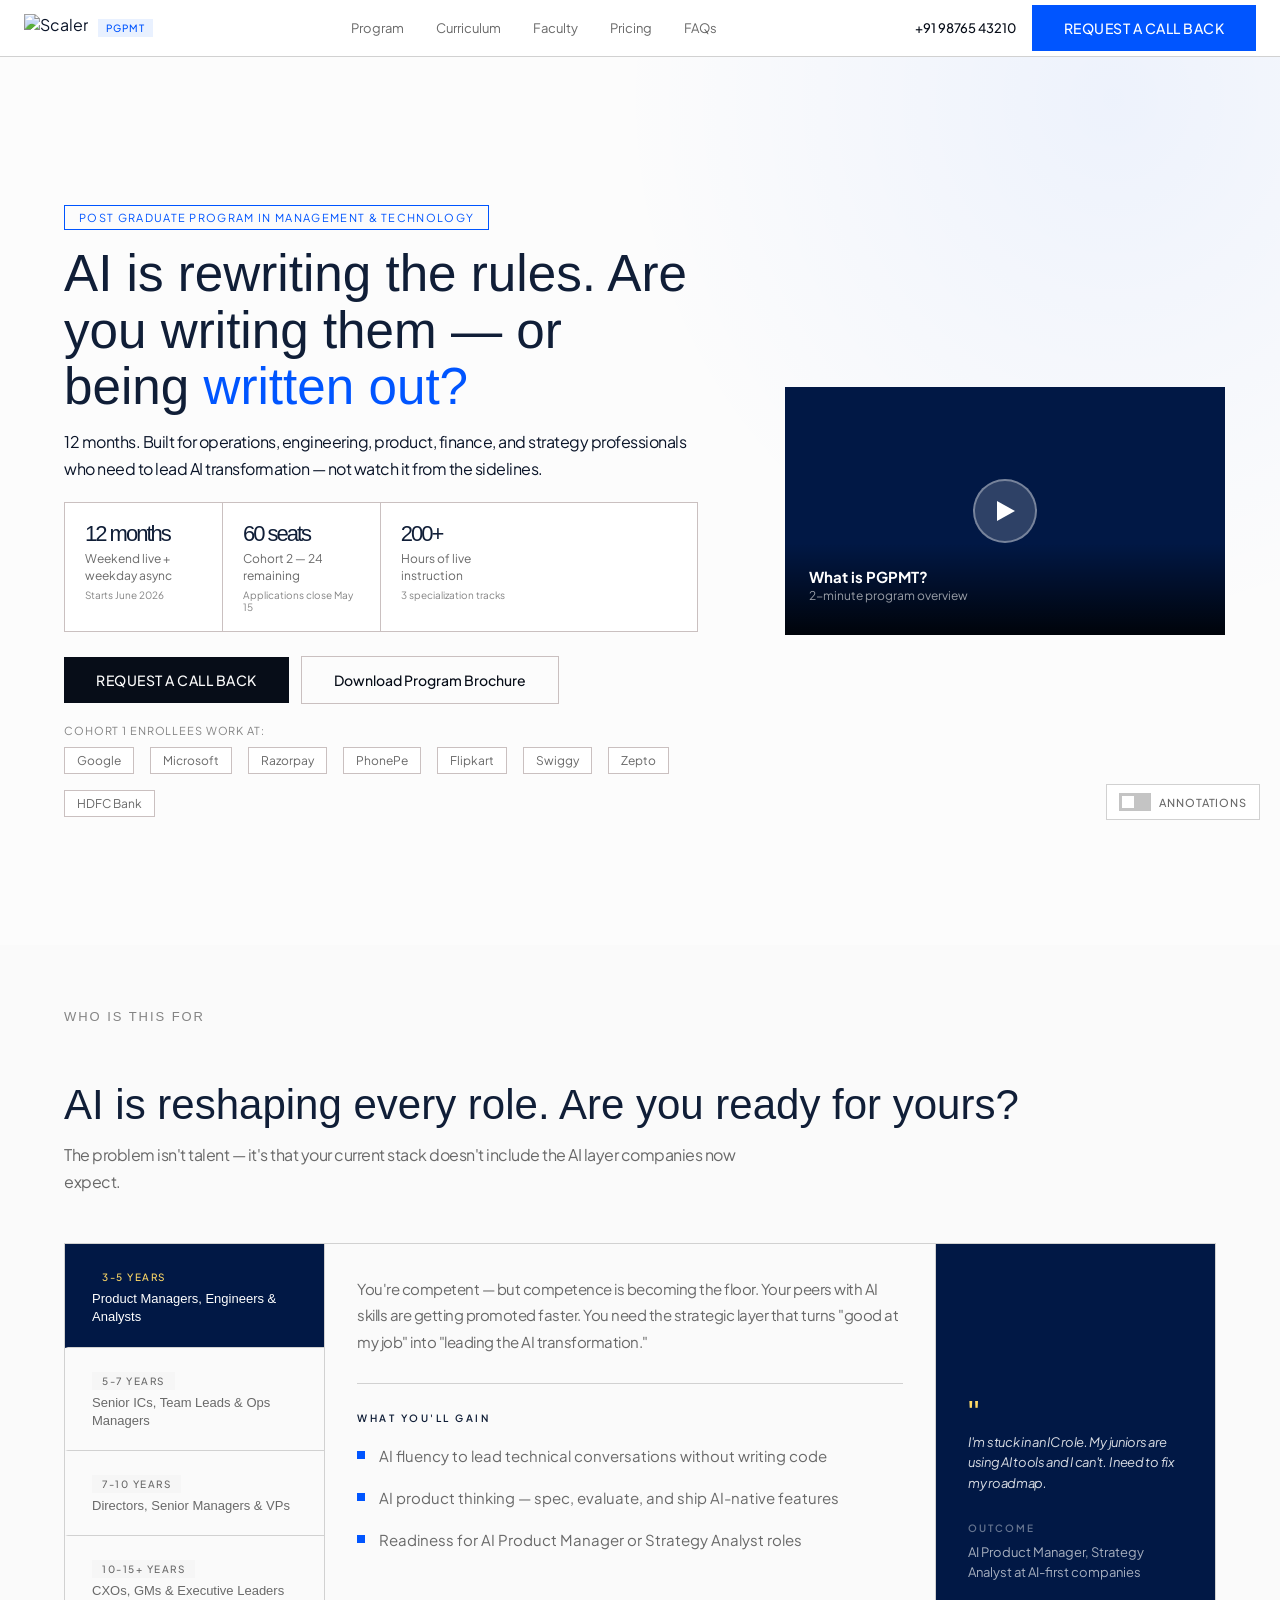
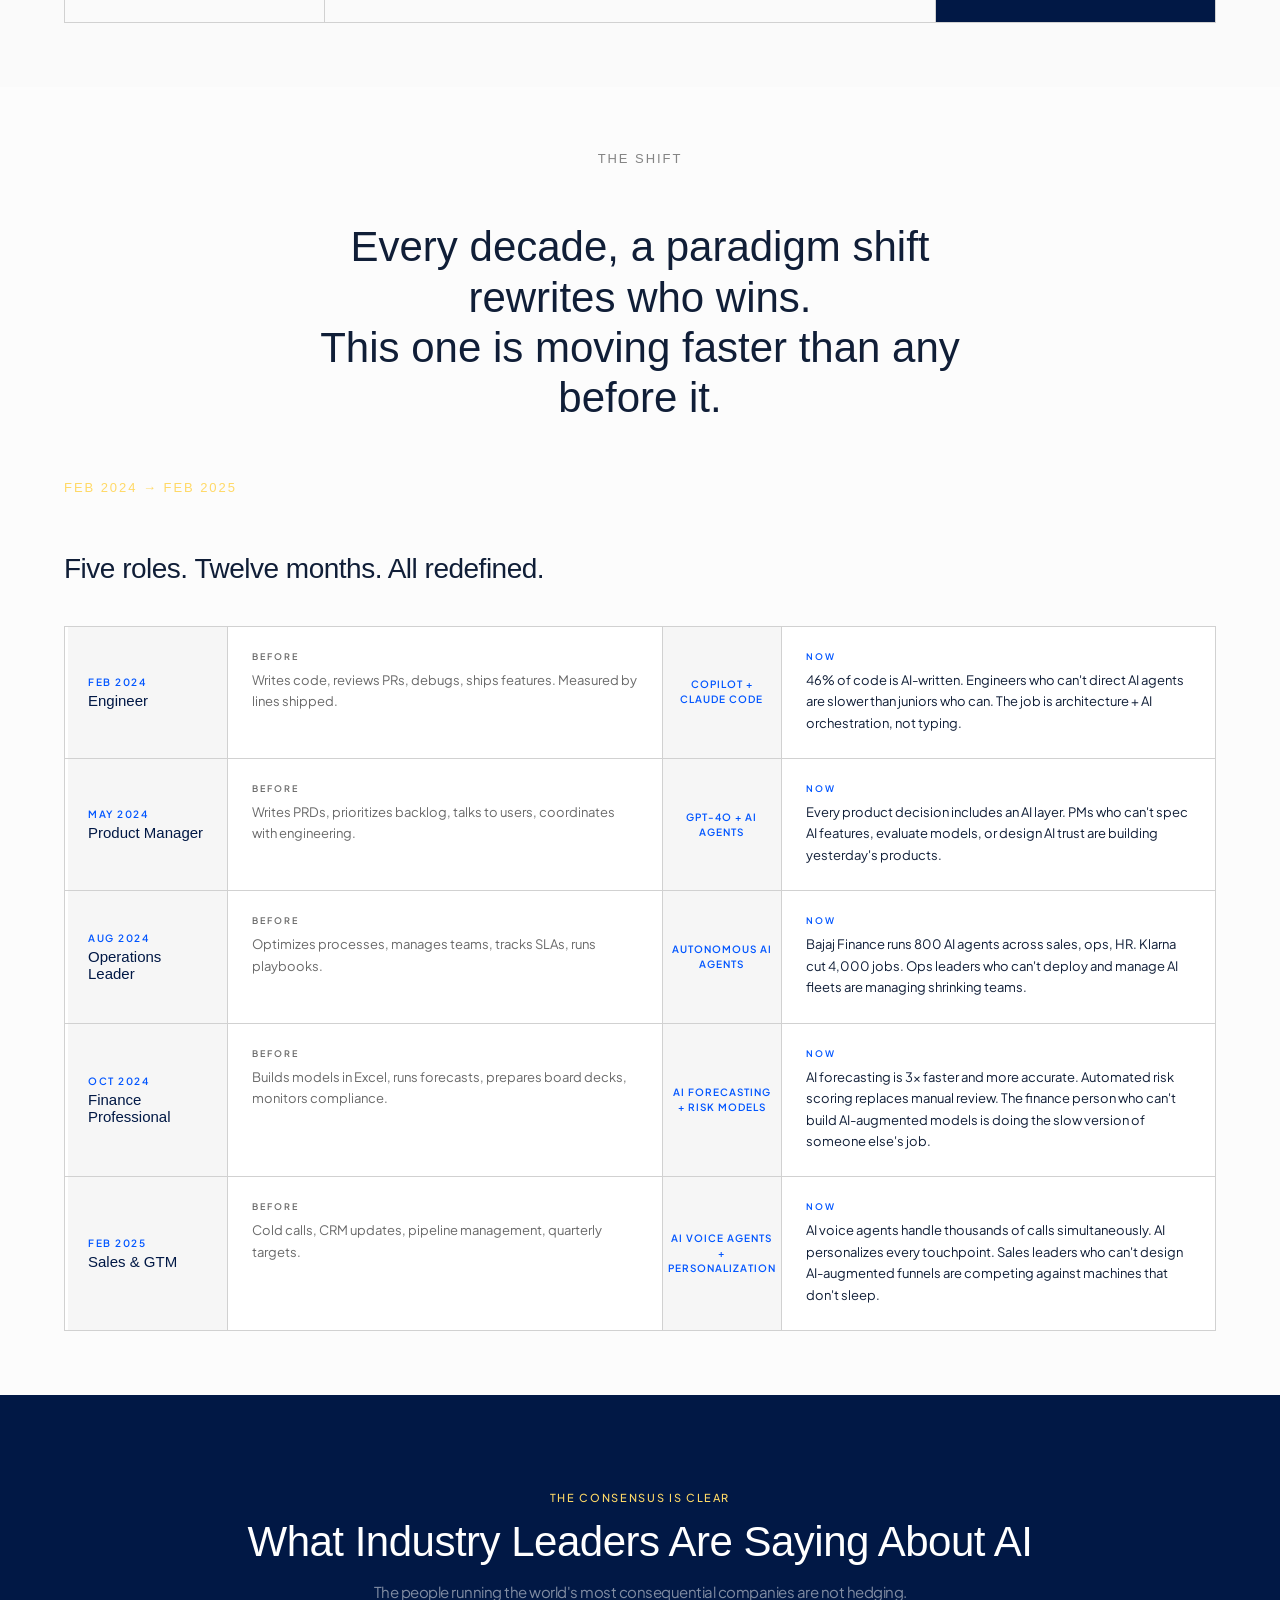
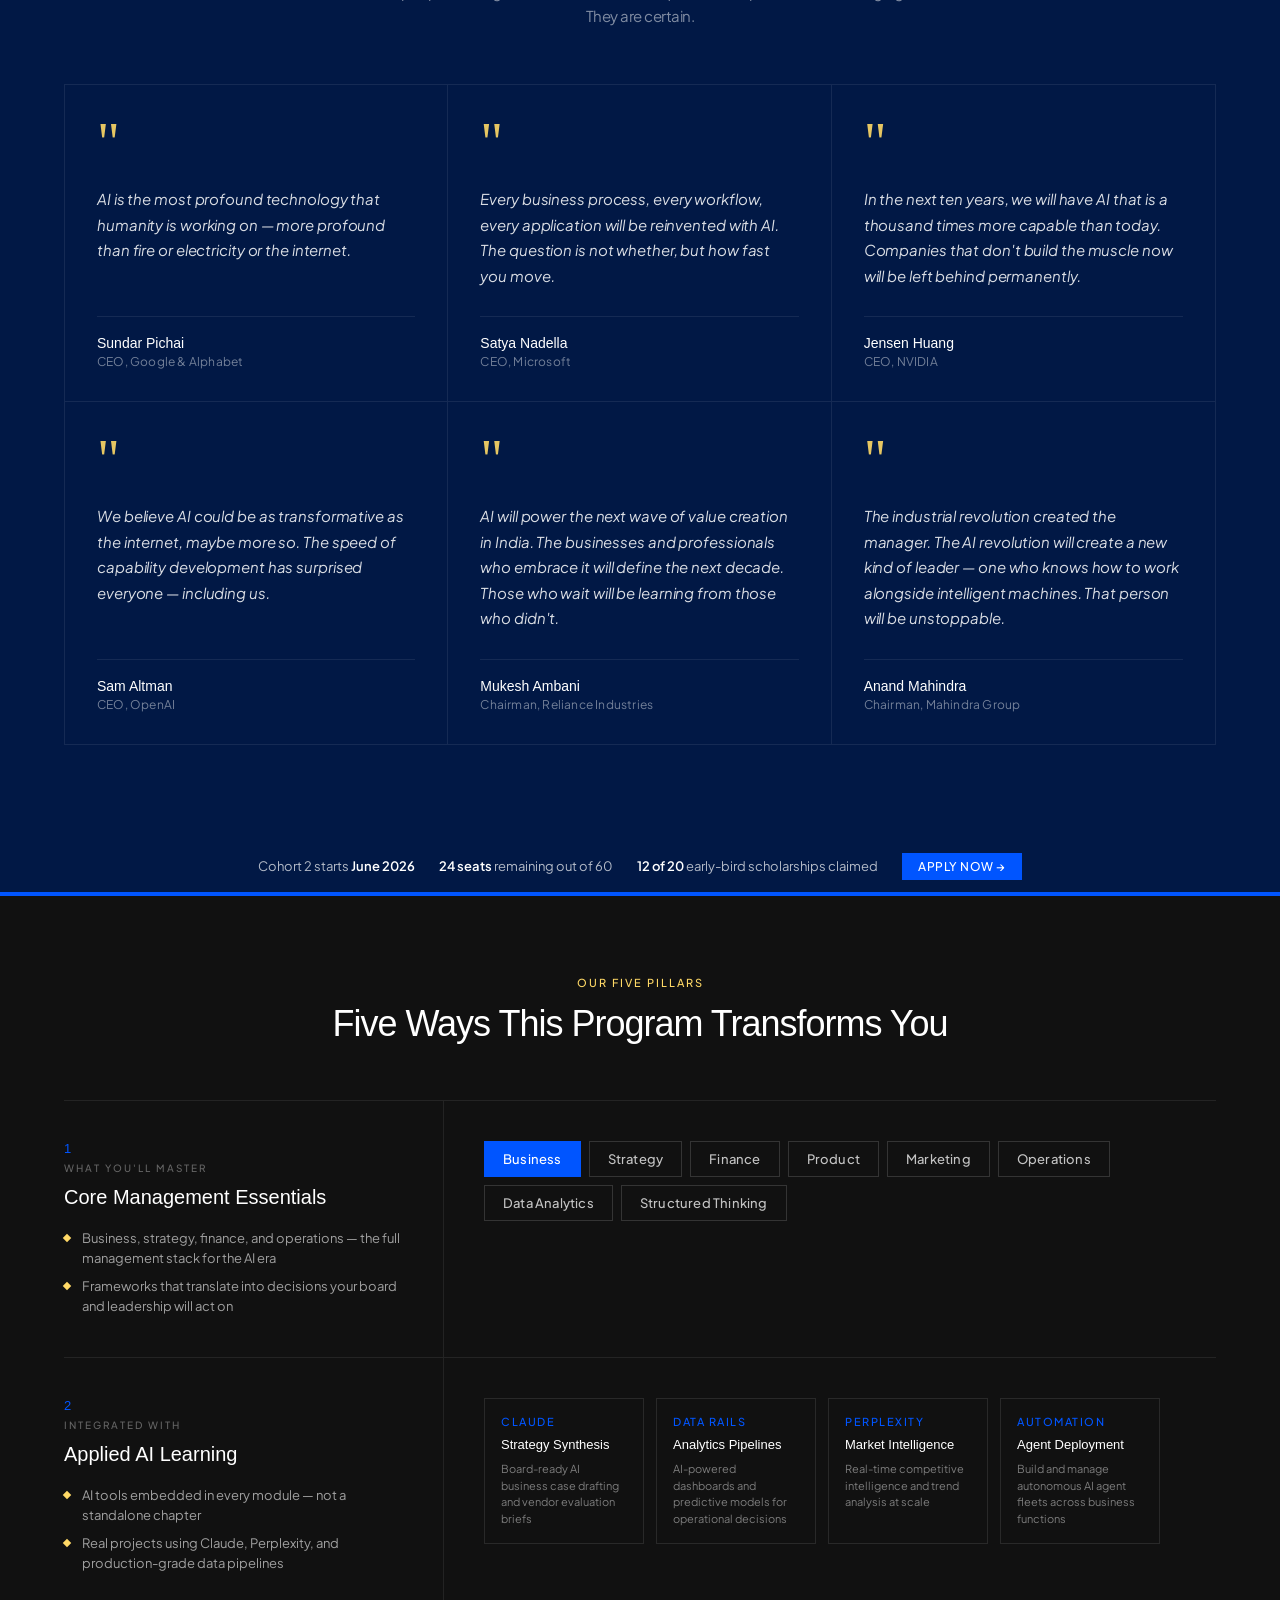
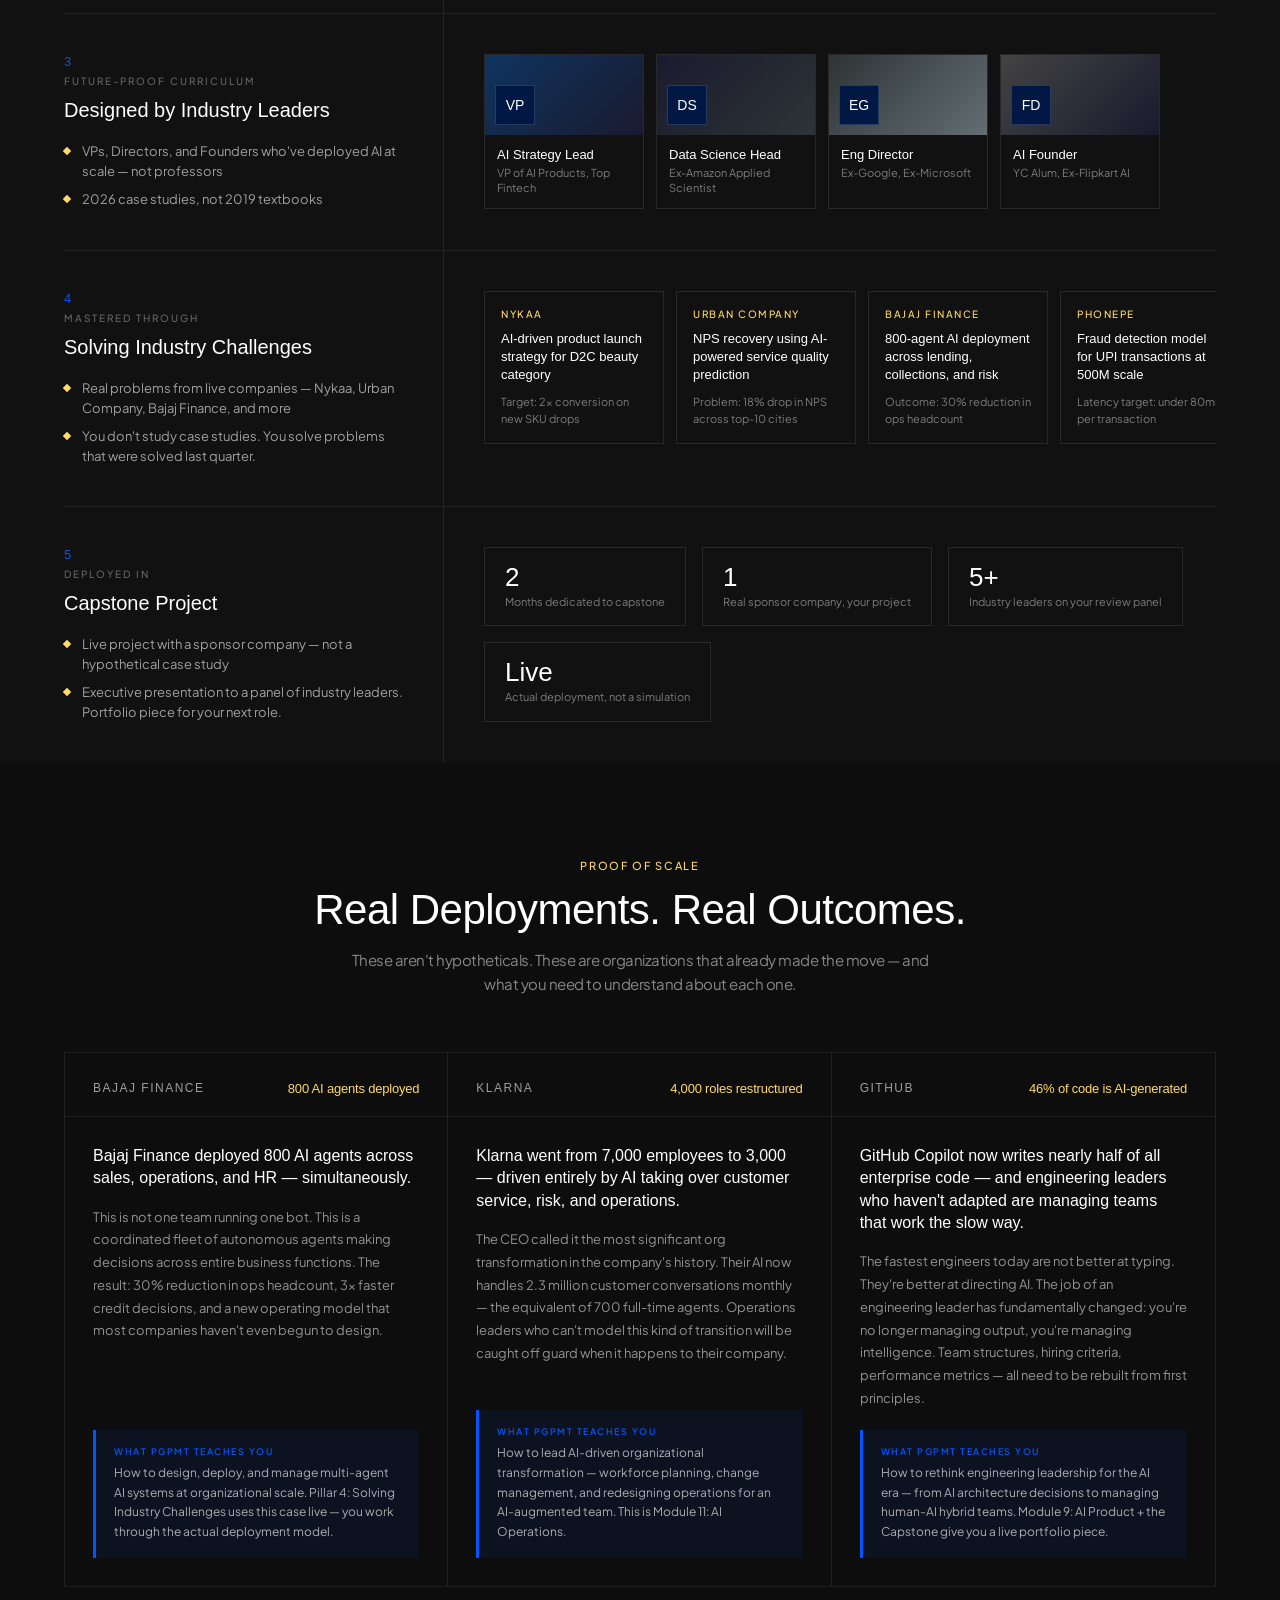
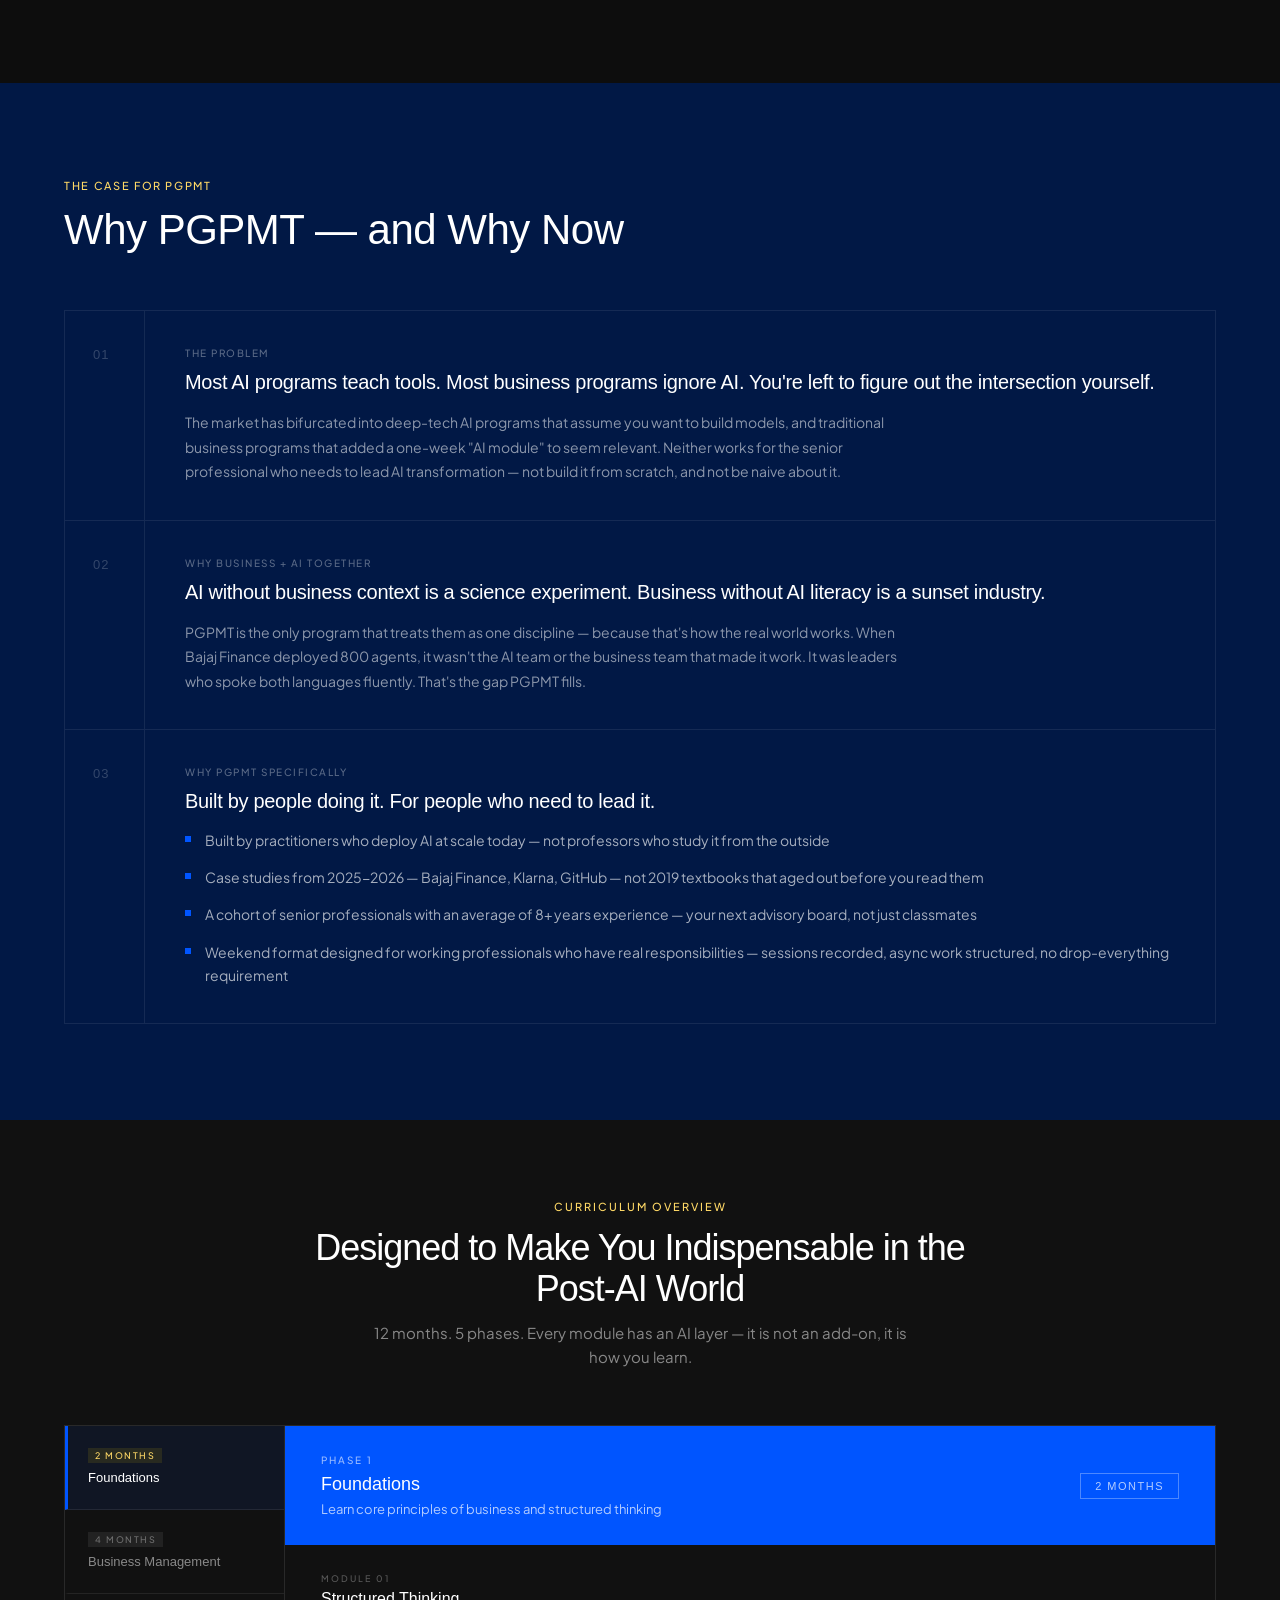
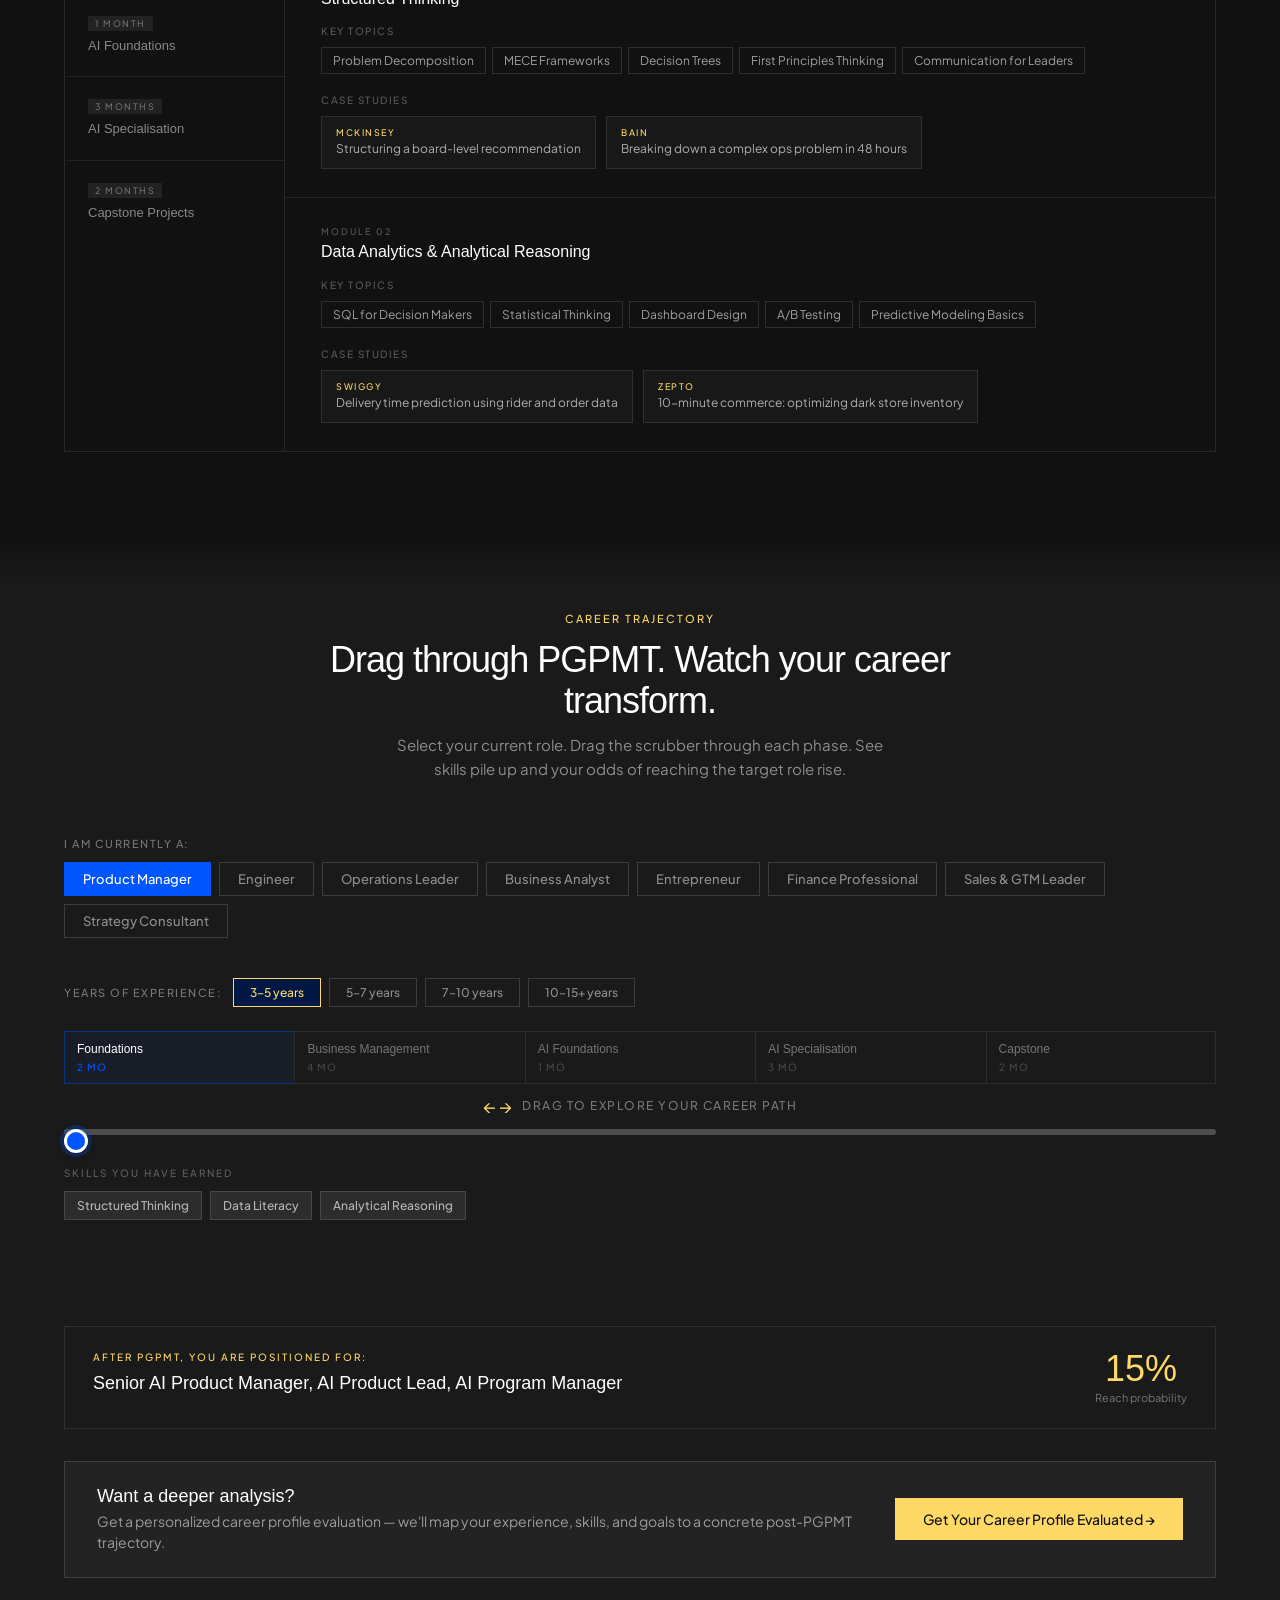
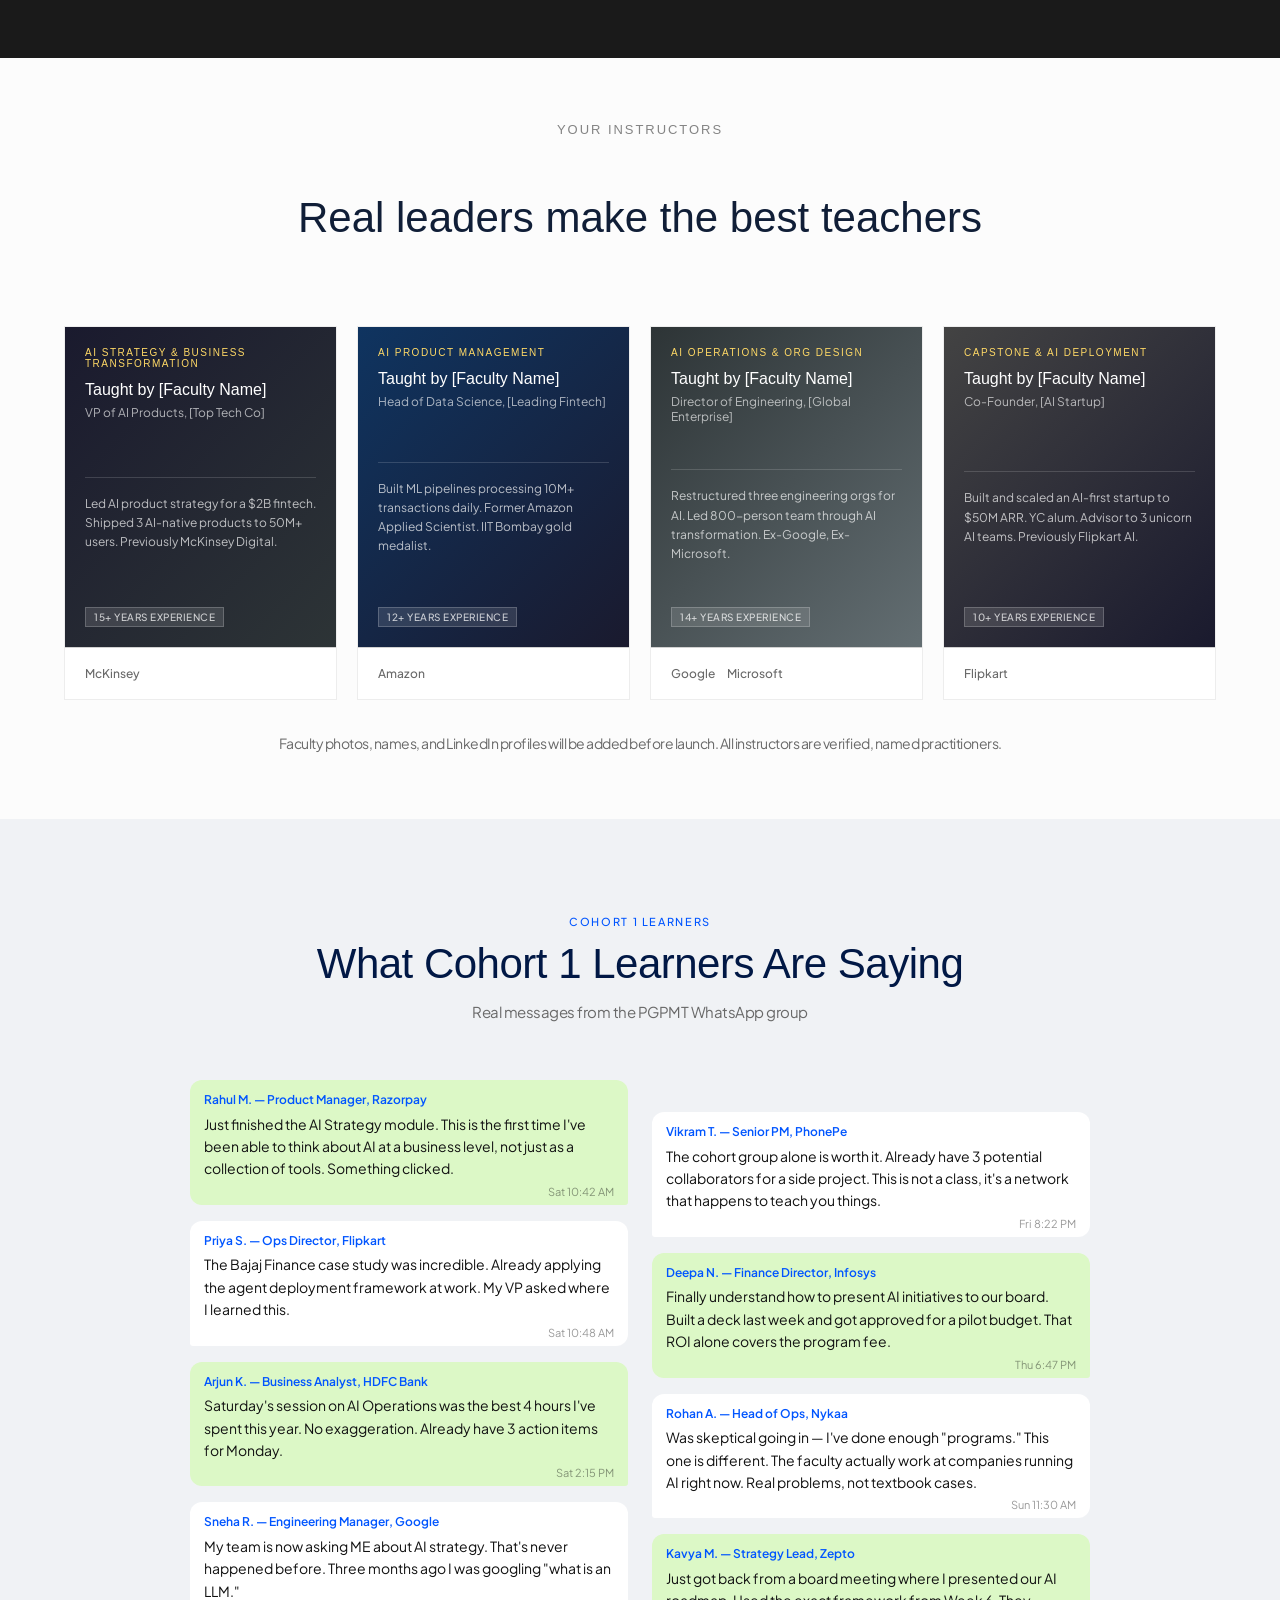
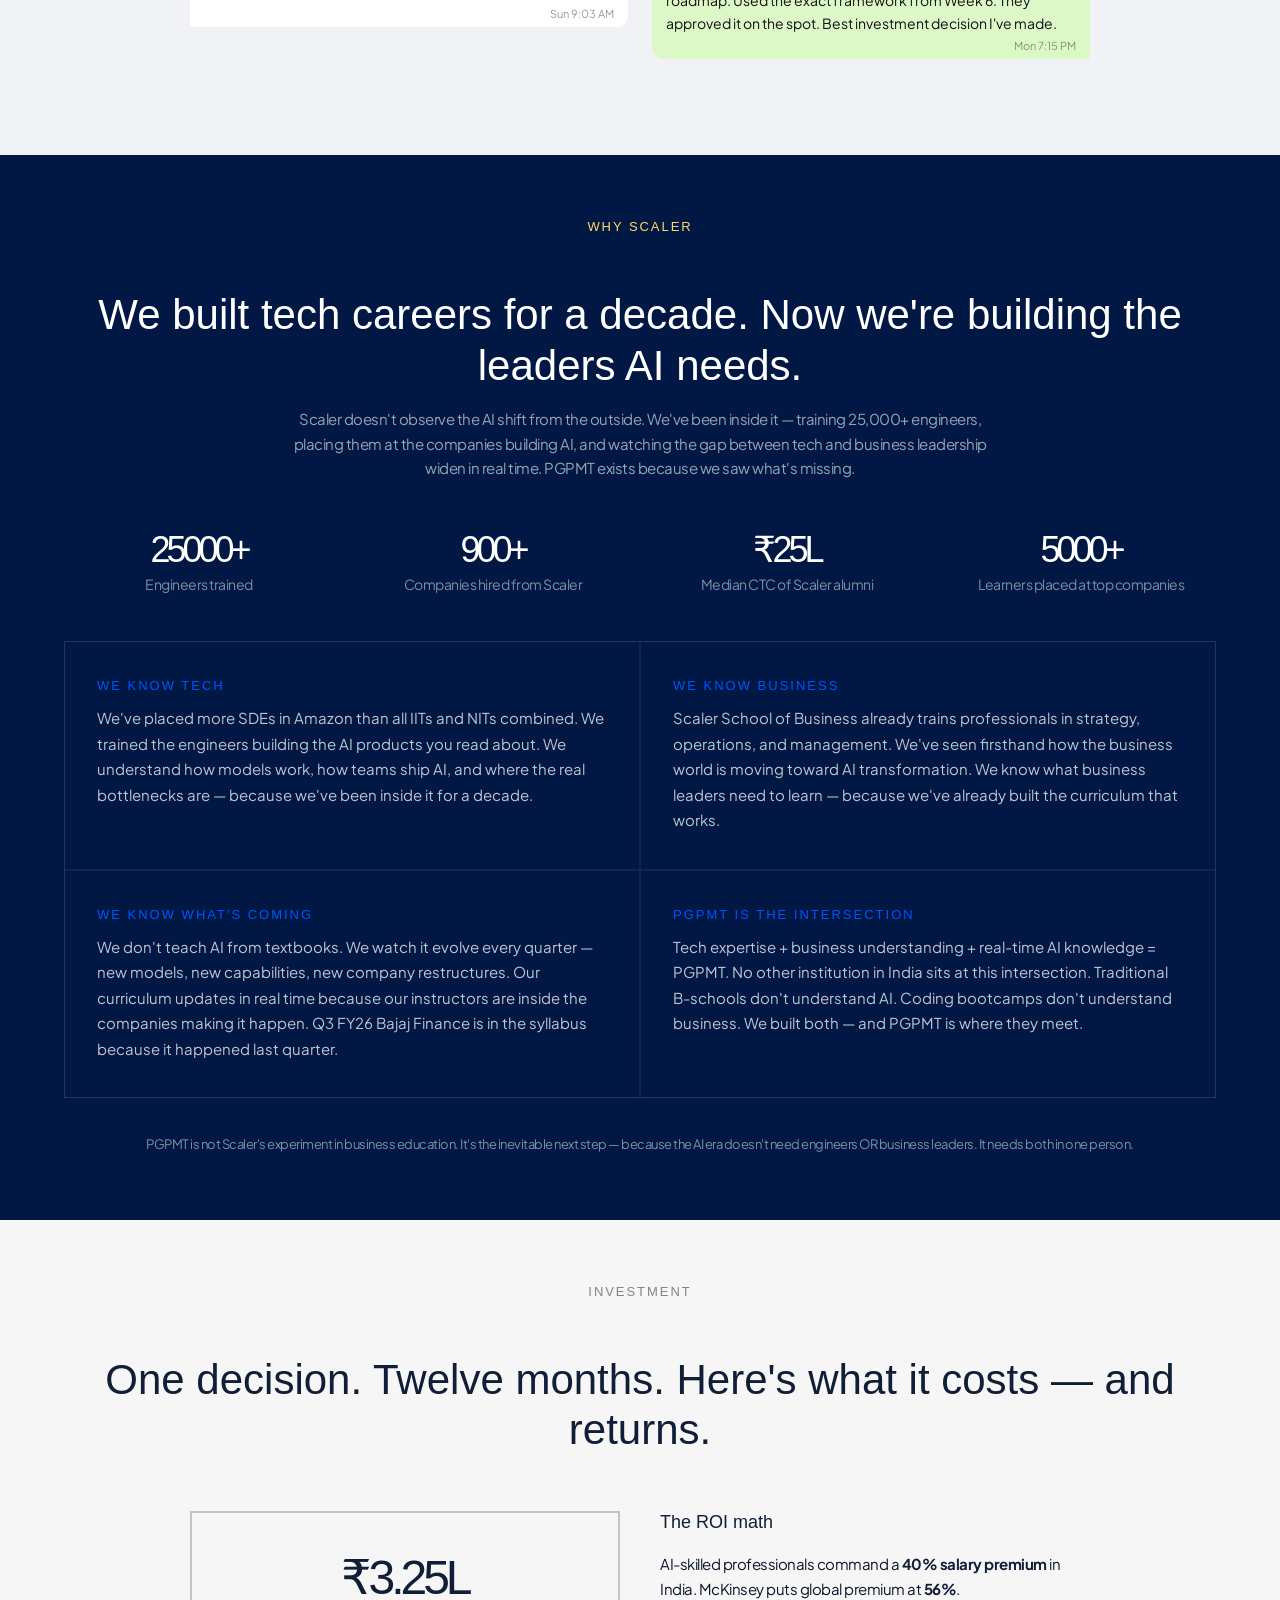
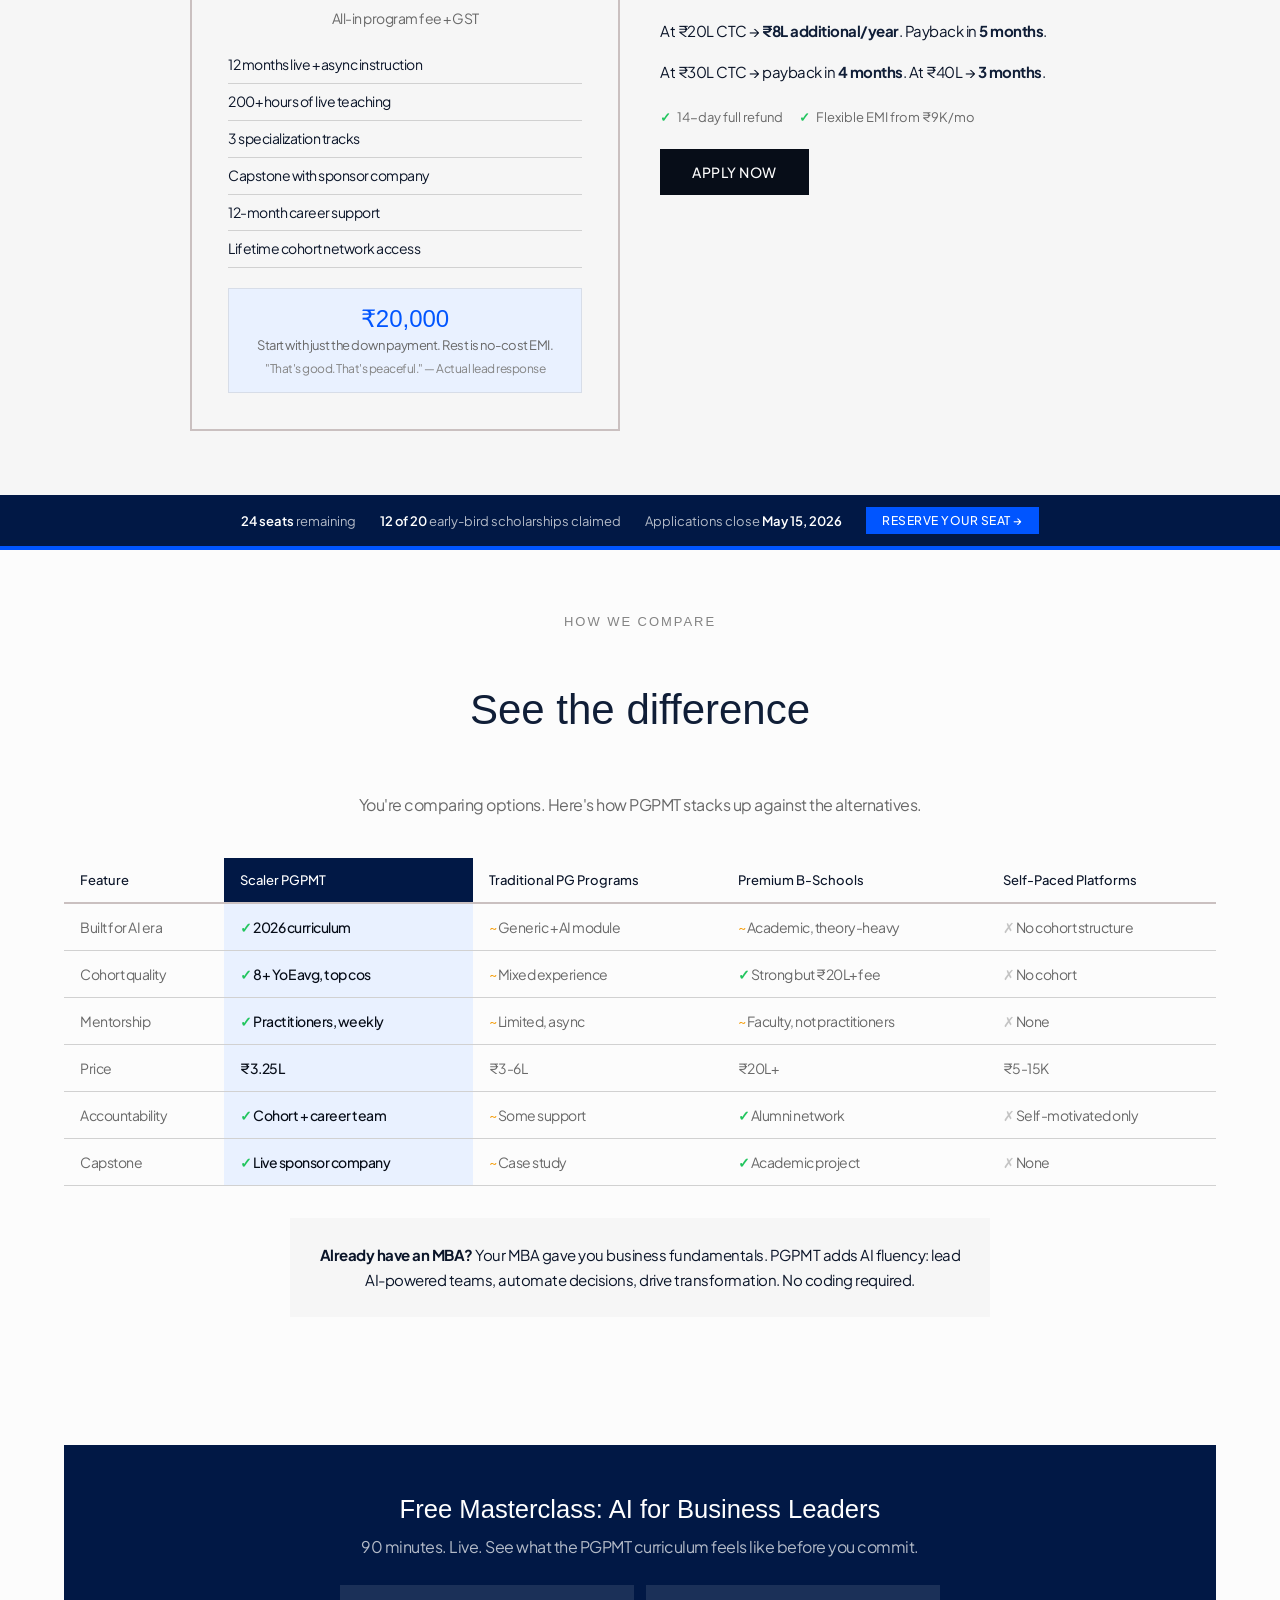
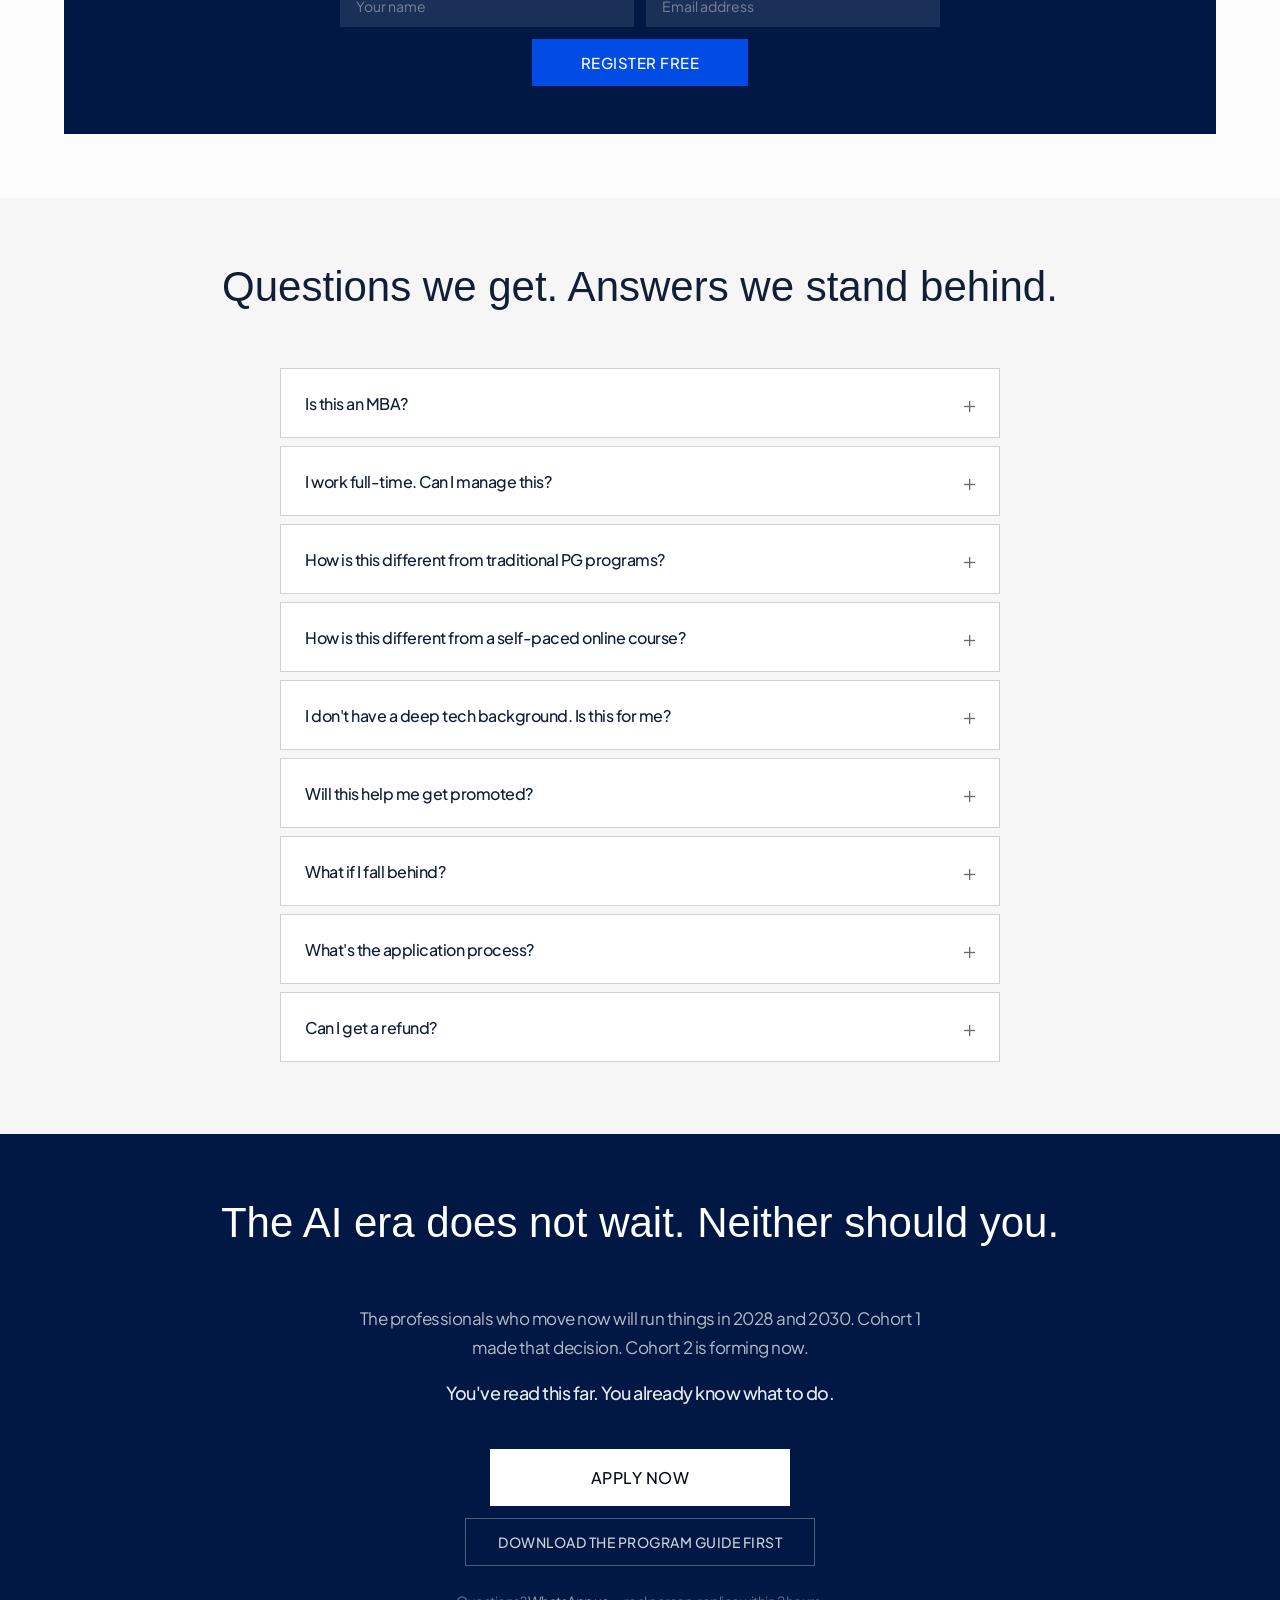
==== commit cdaf51e3: "Major UI overhaul + new sections + career scrubber fixes - Removed decade timeline, added Industry L" ====
--- a/index.html
+++ b/index.html
@@ -2019,24 +2019,37 @@
 .scrubber-input::-webkit-slider-thumb {
   -webkit-appearance: none;
   appearance: none;
-  width: 20px;
-  height: 20px;
+  width: 24px;
+  height: 24px;
   background: var(--blue);
-  cursor: pointer;
-  border: 2px solid #fff;
-  border-radius: 0;
+  cursor: grab;
+  border: 3px solid #fff;
+  border-radius: 50%;
+  box-shadow: 0 0 0 4px rgba(0,85,255,0.25), 0 2px 8px rgba(0,0,0,0.4);
+  transition: box-shadow 0.2s, transform 0.1s;
+}
+.scrubber-input::-webkit-slider-thumb:active {
+  cursor: grabbing;
+  box-shadow: 0 0 0 8px rgba(0,85,255,0.2), 0 2px 12px rgba(0,0,0,0.5);
+  transform: scale(1.1);
 }
 .scrubber-input::-moz-range-thumb {
-  width: 20px;
-  height: 20px;
+  width: 24px;
+  height: 24px;
   background: var(--blue);
-  cursor: pointer;
-  border: 2px solid #fff;
-  border-radius: 0;
+  cursor: grab;
+  border: 3px solid #fff;
+  border-radius: 50%;
+  box-shadow: 0 0 0 4px rgba(0,85,255,0.25);
 }
 .scrubber-input::-webkit-slider-runnable-track {
   background: linear-gradient(to right, var(--blue) var(--fill-pct, 0%), rgba(255,255,255,0.12) var(--fill-pct, 0%));
-  height: 4px;
+  height: 6px;
+  border-radius: 3px;
+}
+.scrubber-input {
+  height: 6px;
+  border-radius: 3px;
 }
 
 /* Skills accumulation area */
@@ -2287,6 +2300,558 @@
   text-transform: uppercase;
   letter-spacing: 1px;
   color: var(--muted);
+}
+
+/* ===== INDUSTRY LEADERS QUOTES ===== */
+.leaders-quotes-section {
+  background: var(--navy);
+  padding: 96px 0;
+}
+.leaders-quotes-header {
+  text-align: center;
+  margin-bottom: 56px;
+}
+.leaders-quotes-eyebrow {
+  display: block;
+  font-size: 11px;
+  font-weight: 500;
+  text-transform: uppercase;
+  letter-spacing: 0.15em;
+  color: var(--amber);
+  margin-bottom: 14px;
+}
+.leaders-quotes-title {
+  font-family: 'Clash Grotesk', sans-serif;
+  font-size: clamp(28px, 4vw, 42px);
+  font-weight: 500;
+  color: #fff;
+  letter-spacing: -0.5px;
+  line-height: 1.15;
+  margin-bottom: 14px;
+}
+.leaders-quotes-sub {
+  font-size: 15px;
+  color: rgba(255,255,255,0.5);
+  max-width: 560px;
+  margin: 0 auto;
+  line-height: 1.6;
+}
+.leaders-quotes-grid {
+  display: grid;
+  grid-template-columns: repeat(3, 1fr);
+  gap: 0;
+  border: 1px solid rgba(255,255,255,0.08);
+}
+@media (max-width: 900px) {
+  .leaders-quotes-grid { grid-template-columns: 1fr; }
+}
+.leader-quote-card {
+  padding: 36px 32px 32px;
+  border-right: 1px solid rgba(255,255,255,0.08);
+  border-bottom: 1px solid rgba(255,255,255,0.08);
+  display: flex;
+  flex-direction: column;
+  gap: 0;
+  transition: background 0.2s;
+}
+.leader-quote-card:hover {
+  background: rgba(255,255,255,0.03);
+}
+.leader-quote-card:nth-child(3),
+.leader-quote-card:nth-child(6) {
+  border-right: none;
+}
+.leader-quote-card:nth-child(4),
+.leader-quote-card:nth-child(5),
+.leader-quote-card:nth-child(6) {
+  border-bottom: none;
+}
+@media (max-width: 900px) {
+  .leader-quote-card {
+    border-right: none;
+    border-bottom: 1px solid rgba(255,255,255,0.08);
+  }
+  .leader-quote-card:last-child { border-bottom: none; }
+}
+.lqc-mark {
+  font-family: Georgia, 'Times New Roman', serif;
+  font-size: 56px;
+  color: var(--amber);
+  line-height: 0.8;
+  margin-bottom: 20px;
+  opacity: 0.9;
+}
+.lqc-text {
+  font-size: 15px;
+  color: rgba(255,255,255,0.85);
+  line-height: 1.7;
+  letter-spacing: -0.1px;
+  flex: 1;
+  margin-bottom: 28px;
+  font-style: italic;
+}
+.lqc-footer {
+  margin-top: auto;
+  border-top: 1px solid rgba(255,255,255,0.08);
+  padding-top: 18px;
+}
+.lqc-name {
+  font-family: 'Clash Grotesk', sans-serif;
+  font-size: 14px;
+  font-weight: 500;
+  color: #fff;
+  margin-bottom: 3px;
+}
+.lqc-title {
+  font-size: 12px;
+  color: rgba(255,255,255,0.45);
+  letter-spacing: 0.2px;
+}
+
+/* ===== CASE STUDIES SECTION ===== */
+.case-studies-section {
+  background: #0d0d0d;
+  padding: 96px 0;
+}
+.cs-header {
+  text-align: center;
+  margin-bottom: 56px;
+}
+.cs-eyebrow {
+  display: block;
+  font-size: 11px;
+  font-weight: 500;
+  text-transform: uppercase;
+  letter-spacing: 0.15em;
+  color: var(--amber);
+  margin-bottom: 14px;
+}
+.cs-title {
+  font-family: 'Clash Grotesk', sans-serif;
+  font-size: clamp(28px, 4vw, 42px);
+  font-weight: 500;
+  color: #fff;
+  letter-spacing: -0.5px;
+  line-height: 1.15;
+  margin-bottom: 14px;
+}
+.cs-sub {
+  font-size: 15px;
+  color: rgba(255,255,255,0.5);
+  max-width: 600px;
+  margin: 0 auto;
+  line-height: 1.6;
+}
+.cs-grid {
+  display: grid;
+  grid-template-columns: repeat(3, 1fr);
+  gap: 0;
+  border: 1px solid rgba(255,255,255,0.08);
+}
+@media (max-width: 900px) {
+  .cs-grid { grid-template-columns: 1fr; }
+}
+.cs-card {
+  display: flex;
+  flex-direction: column;
+  border-right: 1px solid rgba(255,255,255,0.08);
+}
+.cs-card:last-child { border-right: none; }
+@media (max-width: 900px) {
+  .cs-card {
+    border-right: none;
+    border-bottom: 1px solid rgba(255,255,255,0.08);
+  }
+  .cs-card:last-child { border-bottom: none; }
+}
+.cs-card-top {
+  padding: 28px 28px 20px;
+  border-bottom: 1px solid rgba(255,255,255,0.08);
+  display: flex;
+  align-items: center;
+  justify-content: space-between;
+  gap: 12px;
+}
+.cs-logo-wrap {
+  display: flex;
+  align-items: center;
+}
+.cs-logo {
+  height: 28px;
+  max-width: 100px;
+  object-fit: contain;
+  filter: brightness(0) invert(1);
+  opacity: 0.85;
+}
+.cs-logo-text {
+  font-family: 'Clash Grotesk', sans-serif;
+  font-size: 12px;
+  font-weight: 500;
+  letter-spacing: 1.5px;
+  color: rgba(255,255,255,0.6);
+  text-transform: uppercase;
+}
+.cs-stat {
+  font-family: 'Clash Grotesk', sans-serif;
+  font-size: 13px;
+  font-weight: 500;
+  color: var(--amber);
+  text-align: right;
+  letter-spacing: -0.2px;
+  flex-shrink: 0;
+}
+.cs-card-body {
+  padding: 28px;
+  flex: 1;
+  display: flex;
+  flex-direction: column;
+  gap: 16px;
+}
+.cs-headline {
+  font-family: 'Clash Grotesk', sans-serif;
+  font-size: 16px;
+  font-weight: 500;
+  color: #fff;
+  line-height: 1.4;
+}
+.cs-desc {
+  font-size: 13px;
+  color: rgba(255,255,255,0.55);
+  line-height: 1.75;
+  flex: 1;
+}
+.cs-callout {
+  background: rgba(0,85,255,0.08);
+  border-left: 3px solid var(--blue);
+  padding: 16px 18px;
+  margin-top: 4px;
+}
+.cs-callout-label {
+  font-size: 9px;
+  font-weight: 600;
+  text-transform: uppercase;
+  letter-spacing: 1.5px;
+  color: var(--blue);
+  margin-bottom: 6px;
+}
+.cs-callout-text {
+  font-size: 12px;
+  color: rgba(255,255,255,0.65);
+  line-height: 1.65;
+}
+
+/* ===== WHY PGPMT SECTION ===== */
+.why-pgpmt-section {
+  background: var(--navy);
+  padding: 96px 0;
+}
+.wp-header {
+  margin-bottom: 56px;
+}
+.wp-eyebrow {
+  display: block;
+  font-size: 11px;
+  font-weight: 500;
+  text-transform: uppercase;
+  letter-spacing: 0.15em;
+  color: var(--amber);
+  margin-bottom: 14px;
+}
+.wp-title {
+  font-family: 'Clash Grotesk', sans-serif;
+  font-size: clamp(28px, 4vw, 42px);
+  font-weight: 500;
+  color: #fff;
+  letter-spacing: -0.5px;
+  line-height: 1.15;
+}
+.wp-blocks {
+  display: flex;
+  flex-direction: column;
+  gap: 0;
+  border: 1px solid rgba(255,255,255,0.08);
+}
+.wp-block {
+  display: grid;
+  grid-template-columns: 80px 1fr;
+  gap: 0;
+  border-bottom: 1px solid rgba(255,255,255,0.08);
+  transition: background 0.2s;
+}
+.wp-block:last-child { border-bottom: none; }
+.wp-block:hover { background: rgba(255,255,255,0.02); }
+.wp-block-num {
+  font-family: 'Clash Grotesk', sans-serif;
+  font-size: 13px;
+  font-weight: 500;
+  color: rgba(255,255,255,0.2);
+  padding: 36px 0 36px 28px;
+  border-right: 1px solid rgba(255,255,255,0.08);
+  letter-spacing: 1px;
+}
+.wp-block-content {
+  padding: 36px 40px;
+}
+@media (max-width: 768px) {
+  .wp-block { grid-template-columns: 1fr; }
+  .wp-block-num { padding: 20px 20px 0; border-right: none; }
+  .wp-block-content { padding: 16px 20px 28px; }
+}
+.wp-block-label {
+  font-size: 10px;
+  font-weight: 500;
+  text-transform: uppercase;
+  letter-spacing: 0.15em;
+  color: rgba(255,255,255,0.35);
+  margin-bottom: 10px;
+}
+.wp-block-headline {
+  font-family: 'Clash Grotesk', sans-serif;
+  font-size: 20px;
+  font-weight: 500;
+  color: #fff;
+  line-height: 1.35;
+  margin-bottom: 14px;
+  letter-spacing: -0.3px;
+}
+.wp-block-body {
+  font-size: 14px;
+  color: rgba(255,255,255,0.55);
+  line-height: 1.75;
+  max-width: 720px;
+}
+.wp-specifics {
+  display: flex;
+  flex-direction: column;
+  gap: 14px;
+  margin-top: 4px;
+}
+.wp-specific-item {
+  display: flex;
+  gap: 14px;
+  align-items: flex-start;
+}
+.wp-specific-dot {
+  width: 6px;
+  height: 6px;
+  background: var(--blue);
+  flex-shrink: 0;
+  margin-top: 7px;
+}
+.wp-specific-text {
+  font-size: 14px;
+  color: rgba(255,255,255,0.65);
+  line-height: 1.65;
+}
+
+/* ===== WHATSAPP TESTIMONIALS ===== */
+.wa-section {
+  background: #f0f2f5;
+  padding: 96px 0;
+}
+.wa-header {
+  text-align: center;
+  margin-bottom: 56px;
+}
+.wa-eyebrow {
+  display: block;
+  font-size: 11px;
+  font-weight: 500;
+  text-transform: uppercase;
+  letter-spacing: 0.15em;
+  color: var(--blue);
+  margin-bottom: 12px;
+}
+.wa-title {
+  font-family: 'Clash Grotesk', sans-serif;
+  font-size: clamp(28px, 4vw, 42px);
+  font-weight: 500;
+  color: var(--navy);
+  letter-spacing: -0.5px;
+  line-height: 1.15;
+  margin-bottom: 12px;
+}
+.wa-sub {
+  font-size: 15px;
+  color: var(--muted);
+  line-height: 1.6;
+}
+.wa-grid {
+  display: grid;
+  grid-template-columns: 1fr 1fr;
+  gap: 24px;
+  max-width: 900px;
+  margin: 0 auto;
+}
+@media (max-width: 640px) {
+  .wa-grid { grid-template-columns: 1fr; }
+}
+.wa-col {
+  display: flex;
+  flex-direction: column;
+  gap: 16px;
+}
+.wa-col:nth-child(2) {
+  margin-top: 32px;
+}
+@media (max-width: 640px) {
+  .wa-col:nth-child(2) { margin-top: 0; }
+}
+.wa-bubble {
+  padding: 12px 14px 8px;
+  border-radius: 12px;
+  max-width: 100%;
+  position: relative;
+}
+.wa-bubble-sent {
+  background: #DCF8C6;
+  align-self: flex-end;
+  border-bottom-right-radius: 3px;
+}
+.wa-bubble-received {
+  background: #fff;
+  align-self: flex-start;
+  border-bottom-left-radius: 3px;
+}
+.wa-sender {
+  font-size: 12px;
+  font-weight: 600;
+  color: var(--blue);
+  margin-bottom: 5px;
+  line-height: 1.3;
+}
+.wa-msg {
+  font-size: 14px;
+  color: #111;
+  line-height: 1.6;
+  margin-bottom: 6px;
+}
+.wa-time {
+  font-size: 11px;
+  color: rgba(0,0,0,0.4);
+  text-align: right;
+  line-height: 1;
+}
+
+/* ===== SCRUBBER: DRAG HINT + SKILL TAG COLORS ===== */
+.scrubber-drag-hint {
+  display: flex;
+  align-items: center;
+  justify-content: center;
+  gap: 10px;
+  margin-bottom: 12px;
+  transition: opacity 0.4s ease;
+}
+.scrubber-drag-arrow {
+  font-size: 18px;
+  color: var(--amber);
+  animation: scrubber-pulse-arrow 1.4s ease-in-out infinite;
+}
+.scrubber-drag-text {
+  font-size: 12px;
+  font-weight: 500;
+  text-transform: uppercase;
+  letter-spacing: 1.5px;
+  color: rgba(255,255,255,0.4);
+}
+@keyframes scrubber-pulse-arrow {
+  0%, 100% { transform: scaleX(1); opacity: 0.6; }
+  50% { transform: scaleX(1.15); opacity: 1; }
+}
+
+/* Skill tag phase-based colors */
+.scrubber-skill-tag.skill-phase-0,
+.scrubber-skill-tag.skill-phase-1 {
+  background: rgba(255,255,255,0.08);
+  border: 1px solid rgba(255,255,255,0.12);
+  color: rgba(255,255,255,0.65);
+}
+.scrubber-skill-tag.skill-phase-2 {
+  background: var(--amber);
+  border: 1px solid var(--amber);
+  color: #111;
+}
+.scrubber-skill-tag.skill-phase-3 {
+  background: var(--blue);
+  border: 1px solid var(--blue);
+  color: #fff;
+}
+.scrubber-skill-tag.skill-phase-4 {
+  background: #10B981;
+  border: 1px solid #10B981;
+  color: #fff;
+}
+
+/* Scrubber section gradient transition at top */
+.career-scrubber-section {
+  background: linear-gradient(to bottom, #111 0px, #1a1a1a 56px);
+}
+
+/* ===== PREMIUM UI OVERHAUL ===== */
+
+/* Section label letter-spacing */
+.section-label {
+  letter-spacing: 0.15em;
+  text-transform: uppercase;
+}
+
+/* H2 sizing */
+.section h2,
+#who-for h2,
+#fold2 h2,
+#scaler-legacy h2 {
+  font-size: clamp(28px, 4vw, 42px);
+}
+
+/* Section headers breathing room */
+.section .section-label,
+.section h2 {
+  margin-bottom: 56px;
+}
+
+/* Subtle off-white alternation — who-for stays white */
+#who-for {
+  background: #FAFAFA;
+}
+
+/* Role shift card: premium left accent */
+.role-shift-card {
+  border-left: 3px solid transparent;
+  transition: border-color 0.2s;
+}
+.role-shift-card:hover {
+  border-left-color: var(--blue);
+}
+
+/* Card hover lift — section cards only */
+.pillar-v2,
+.faculty-card-v3,
+.cs-card {
+  transition: transform 0.2s ease;
+}
+.pillar-v2:hover,
+.faculty-card-v3:hover {
+  transform: translateY(-2px);
+}
+
+/* Subtle card borders */
+.profile-card,
+.faculty-card-v3,
+.learner-card {
+  border: 1px solid rgba(0,0,0,0.06);
+}
+
+/* Primary button consistency */
+.btn-primary,
+.hero-cta-btn,
+.header-cta {
+  font-size: 14px;
+  padding: 14px 32px;
+}
+.btn-secondary,
+.hero-cta-btn-secondary {
+  font-size: 14px;
+  padding: 14px 32px;
 }
 
 /* ===== HEADER NAV HIDDEN STATE ===== */
@@ -2708,42 +3273,6 @@
       <h2>Every decade, a paradigm shift rewrites who wins.<br>This one is moving faster than any before it.</h2>
     </div>
 
-    <!-- Decade Timeline -->
-    <div class="decade-timeline fade-in">
-      <div class="decade-node">
-        <div class="decade-badge past-badge">2000s</div>
-        <div class="decade-content">
-          <div class="decade-era">Internet</div>
-          <div class="decade-verdict winner">Winners</div>
-          <div class="decade-examples">Amazon, Google, Flipkart, Naukri — built empires because they moved first.</div>
-          <div class="decade-verdict loser" style="margin-top:10px;">Losers</div>
-          <div class="decade-examples">Kodak, Borders, travel agents — case studies in "we'll adapt later."</div>
-        </div>
-      </div>
-      <div class="decade-connector"><div class="decade-connector-arrow">&#8594;</div></div>
-      <div class="decade-node">
-        <div class="decade-badge past-badge">2010s</div>
-        <div class="decade-content">
-          <div class="decade-era">Mobile</div>
-          <div class="decade-verdict winner">Winners</div>
-          <div class="decade-examples">Jio: 100M users in year one. Zomato, Ola, PhonePe — mobile-first from day zero.</div>
-          <div class="decade-verdict loser" style="margin-top:10px;">Losers</div>
-          <div class="decade-examples">Nokia, BlackBerry, PC-first banks — too slow to see that the screen had moved.</div>
-        </div>
-      </div>
-      <div class="decade-connector"><div class="decade-connector-arrow">&#8594;</div></div>
-      <div class="decade-node decade-node-now">
-        <div class="decade-badge now-badge">NOW</div>
-        <div class="decade-content">
-          <div class="decade-era">AI</div>
-          <div class="decade-verdict winner">Moving fast</div>
-          <div class="decade-examples">Bajaj Finance, Klarna, GitHub — already deploying at scale. The window is open.</div>
-          <div class="decade-verdict loser" style="margin-top:10px;">Moving slow</div>
-          <div class="decade-examples">TCS cut 12,260 jobs. Infosys halved fresher hiring. The window closes quietly.</div>
-        </div>
-      </div>
-    </div>
-
     <!-- Role shift: all 5 roles redefined in 12 months -->
     <div class="role-shift-block fade-in">
       <div class="role-shift-header">
@@ -2849,30 +3378,75 @@
       </div>
     </div>
 
-    <!-- Compact pain quotes -->
-    <div class="pain-quotes-row fade-in">
-      <div class="pain-quote-card">
-        <div class="pain-quote-mark">"</div>
-        <div class="pain-quote-text">I'm stuck in an IC role for the last nine years.</div>
-        <div class="pain-quote-persona">Sr. Engineer, 11 years of experience</div>
-      </div>
-      <div class="pain-quote-card">
-        <div class="pain-quote-mark">"</div>
-        <div class="pain-quote-text">My juniors are using AI tools and I can't.</div>
-        <div class="pain-quote-persona">Director of Engineering, 14 years of experience</div>
-      </div>
-      <div class="pain-quote-card">
-        <div class="pain-quote-mark">"</div>
-        <div class="pain-quote-text">My company is running AI pilots. I'm not in the room.</div>
-        <div class="pain-quote-persona">Operations Director, 12 years of experience</div>
-      </div>
-      <div class="pain-quote-card">
-        <div class="pain-quote-mark">"</div>
-        <div class="pain-quote-text">Half my playbook is becoming obsolete.</div>
-        <div class="pain-quote-persona">VP of Strategy, 15 years of experience</div>
-      </div>
+
+  </div>
+</section>
+
+<!-- ===== INDUSTRY LEADERS QUOTES ===== -->
+<section class="leaders-quotes-section">
+  <div class="container">
+    <div class="leaders-quotes-header fade-in">
+      <span class="leaders-quotes-eyebrow">The Consensus is Clear</span>
+      <h2 class="leaders-quotes-title">What Industry Leaders Are Saying About AI</h2>
+      <p class="leaders-quotes-sub">The people running the world's most consequential companies are not hedging. They are certain.</p>
     </div>
-
+    <div class="leaders-quotes-grid fade-in">
+
+      <div class="leader-quote-card">
+        <div class="lqc-mark">"</div>
+        <div class="lqc-text">AI is the most profound technology that humanity is working on — more profound than fire or electricity or the internet.</div>
+        <div class="lqc-footer">
+          <div class="lqc-name">Sundar Pichai</div>
+          <div class="lqc-title">CEO, Google &amp; Alphabet</div>
+        </div>
+      </div>
+
+      <div class="leader-quote-card">
+        <div class="lqc-mark">"</div>
+        <div class="lqc-text">Every business process, every workflow, every application will be reinvented with AI. The question is not whether, but how fast you move.</div>
+        <div class="lqc-footer">
+          <div class="lqc-name">Satya Nadella</div>
+          <div class="lqc-title">CEO, Microsoft</div>
+        </div>
+      </div>
+
+      <div class="leader-quote-card">
+        <div class="lqc-mark">"</div>
+        <div class="lqc-text">In the next ten years, we will have AI that is a thousand times more capable than today. Companies that don't build the muscle now will be left behind permanently.</div>
+        <div class="lqc-footer">
+          <div class="lqc-name">Jensen Huang</div>
+          <div class="lqc-title">CEO, NVIDIA</div>
+        </div>
+      </div>
+
+      <div class="leader-quote-card">
+        <div class="lqc-mark">"</div>
+        <div class="lqc-text">We believe AI could be as transformative as the internet, maybe more so. The speed of capability development has surprised everyone — including us.</div>
+        <div class="lqc-footer">
+          <div class="lqc-name">Sam Altman</div>
+          <div class="lqc-title">CEO, OpenAI</div>
+        </div>
+      </div>
+
+      <div class="leader-quote-card">
+        <div class="lqc-mark">"</div>
+        <div class="lqc-text">AI will power the next wave of value creation in India. The businesses and professionals who embrace it will define the next decade. Those who wait will be learning from those who didn't.</div>
+        <div class="lqc-footer">
+          <div class="lqc-name">Mukesh Ambani</div>
+          <div class="lqc-title">Chairman, Reliance Industries</div>
+        </div>
+      </div>
+
+      <div class="leader-quote-card">
+        <div class="lqc-mark">"</div>
+        <div class="lqc-text">The industrial revolution created the manager. The AI revolution will create a new kind of leader — one who knows how to work alongside intelligent machines. That person will be unstoppable.</div>
+        <div class="lqc-footer">
+          <div class="lqc-name">Anand Mahindra</div>
+          <div class="lqc-title">Chairman, Mahindra Group</div>
+        </div>
+      </div>
+
+    </div>
   </div>
 </section>
 
@@ -3072,6 +3646,129 @@
       </div>
     </div>
 
+  </div>
+</section>
+
+<!-- ===== CASE STUDIES — REAL DEPLOYMENTS ===== -->
+<section class="case-studies-section">
+  <div class="container">
+    <div class="cs-header fade-in">
+      <span class="cs-eyebrow">Proof of Scale</span>
+      <h2 class="cs-title">Real Deployments. Real Outcomes.</h2>
+      <p class="cs-sub">These aren't hypotheticals. These are organizations that already made the move — and what you need to understand about each one.</p>
+    </div>
+    <div class="cs-grid fade-in">
+
+      <div class="cs-card">
+        <div class="cs-card-top">
+          <div class="cs-logo-wrap">
+            <img src="https://logo.clearbit.com/bajajfinserv.in" alt="Bajaj Finance" class="cs-logo" onerror="this.outerHTML='<span class=cs-logo-text>BAJAJ FINANCE</span>'">
+          </div>
+          <div class="cs-stat">800 AI agents deployed</div>
+        </div>
+        <div class="cs-card-body">
+          <div class="cs-headline">Bajaj Finance deployed 800 AI agents across sales, operations, and HR — simultaneously.</div>
+          <div class="cs-desc">This is not one team running one bot. This is a coordinated fleet of autonomous agents making decisions across entire business functions. The result: 30% reduction in ops headcount, 3x faster credit decisions, and a new operating model that most companies haven't even begun to design.</div>
+          <div class="cs-callout">
+            <div class="cs-callout-label">What PGPMT Teaches You</div>
+            <div class="cs-callout-text">How to design, deploy, and manage multi-agent AI systems at organizational scale. Pillar 4: Solving Industry Challenges uses this case live — you work through the actual deployment model.</div>
+          </div>
+        </div>
+      </div>
+
+      <div class="cs-card">
+        <div class="cs-card-top">
+          <div class="cs-logo-wrap">
+            <img src="https://logo.clearbit.com/klarna.com" alt="Klarna" class="cs-logo" onerror="this.outerHTML='<span class=cs-logo-text>KLARNA</span>'">
+          </div>
+          <div class="cs-stat">4,000 roles restructured</div>
+        </div>
+        <div class="cs-card-body">
+          <div class="cs-headline">Klarna went from 7,000 employees to 3,000 — driven entirely by AI taking over customer service, risk, and operations.</div>
+          <div class="cs-desc">The CEO called it the most significant org transformation in the company's history. Their AI now handles 2.3 million customer conversations monthly — the equivalent of 700 full-time agents. Operations leaders who can't model this kind of transition will be caught off guard when it happens to their company.</div>
+          <div class="cs-callout">
+            <div class="cs-callout-label">What PGPMT Teaches You</div>
+            <div class="cs-callout-text">How to lead AI-driven organizational transformation — workforce planning, change management, and redesigning operations for an AI-augmented team. This is Module 11: AI Operations.</div>
+          </div>
+        </div>
+      </div>
+
+      <div class="cs-card">
+        <div class="cs-card-top">
+          <div class="cs-logo-wrap">
+            <img src="https://logo.clearbit.com/github.com" alt="GitHub" class="cs-logo" onerror="this.outerHTML='<span class=cs-logo-text>GITHUB</span>'">
+          </div>
+          <div class="cs-stat">46% of code is AI-generated</div>
+        </div>
+        <div class="cs-card-body">
+          <div class="cs-headline">GitHub Copilot now writes nearly half of all enterprise code — and engineering leaders who haven't adapted are managing teams that work the slow way.</div>
+          <div class="cs-desc">The fastest engineers today are not better at typing. They're better at directing AI. The job of an engineering leader has fundamentally changed: you're no longer managing output, you're managing intelligence. Team structures, hiring criteria, performance metrics — all need to be rebuilt from first principles.</div>
+          <div class="cs-callout">
+            <div class="cs-callout-label">What PGPMT Teaches You</div>
+            <div class="cs-callout-text">How to rethink engineering leadership for the AI era — from AI architecture decisions to managing human-AI hybrid teams. Module 9: AI Product + the Capstone give you a live portfolio piece.</div>
+          </div>
+        </div>
+      </div>
+
+    </div>
+  </div>
+</section>
+
+<!-- ===== WHY PGPMT ===== -->
+<section class="why-pgpmt-section">
+  <div class="container">
+    <div class="wp-header fade-in">
+      <span class="wp-eyebrow">The Case for PGPMT</span>
+      <h2 class="wp-title">Why PGPMT — and Why Now</h2>
+    </div>
+
+    <div class="wp-blocks fade-in">
+
+      <div class="wp-block wp-block-problem">
+        <div class="wp-block-num">01</div>
+        <div class="wp-block-content">
+          <div class="wp-block-label">The Problem</div>
+          <div class="wp-block-headline">Most AI programs teach tools. Most business programs ignore AI. You're left to figure out the intersection yourself.</div>
+          <div class="wp-block-body">The market has bifurcated into deep-tech AI programs that assume you want to build models, and traditional business programs that added a one-week "AI module" to seem relevant. Neither works for the senior professional who needs to lead AI transformation — not build it from scratch, and not be naive about it.</div>
+        </div>
+      </div>
+
+      <div class="wp-block wp-block-why">
+        <div class="wp-block-num">02</div>
+        <div class="wp-block-content">
+          <div class="wp-block-label">Why Business + AI Together</div>
+          <div class="wp-block-headline">AI without business context is a science experiment. Business without AI literacy is a sunset industry.</div>
+          <div class="wp-block-body">PGPMT is the only program that treats them as one discipline — because that's how the real world works. When Bajaj Finance deployed 800 agents, it wasn't the AI team or the business team that made it work. It was leaders who spoke both languages fluently. That's the gap PGPMT fills.</div>
+        </div>
+      </div>
+
+      <div class="wp-block wp-block-specific">
+        <div class="wp-block-num">03</div>
+        <div class="wp-block-content">
+          <div class="wp-block-label">Why PGPMT Specifically</div>
+          <div class="wp-block-headline">Built by people doing it. For people who need to lead it.</div>
+          <div class="wp-specifics">
+            <div class="wp-specific-item">
+              <div class="wp-specific-dot"></div>
+              <div class="wp-specific-text">Built by practitioners who deploy AI at scale today — not professors who study it from the outside</div>
+            </div>
+            <div class="wp-specific-item">
+              <div class="wp-specific-dot"></div>
+              <div class="wp-specific-text">Case studies from 2025-2026 — Bajaj Finance, Klarna, GitHub — not 2019 textbooks that aged out before you read them</div>
+            </div>
+            <div class="wp-specific-item">
+              <div class="wp-specific-dot"></div>
+              <div class="wp-specific-text">A cohort of senior professionals with an average of 8+ years experience — your next advisory board, not just classmates</div>
+            </div>
+            <div class="wp-specific-item">
+              <div class="wp-specific-dot"></div>
+              <div class="wp-specific-text">Weekend format designed for working professionals who have real responsibilities — sessions recorded, async work structured, no drop-everything requirement</div>
+            </div>
+          </div>
+        </div>
+      </div>
+
+    </div>
   </div>
 </section>
 
@@ -3403,6 +4100,9 @@
           <button class="scrubber-role-btn" data-srole="ops">Operations Leader</button>
           <button class="scrubber-role-btn" data-srole="analyst">Business Analyst</button>
           <button class="scrubber-role-btn" data-srole="founder">Entrepreneur</button>
+          <button class="scrubber-role-btn" data-srole="finance">Finance Professional</button>
+          <button class="scrubber-role-btn" data-srole="sales">Sales &amp; GTM Leader</button>
+          <button class="scrubber-role-btn" data-srole="consultant">Strategy Consultant</button>
         </div>
       </div>
 
@@ -3442,6 +4142,10 @@
           </div>
         </div>
         <div class="scrubber-input-wrap">
+          <div class="scrubber-drag-hint" id="scrubber-drag-hint">
+            <span class="scrubber-drag-arrow">&#8592; &#8594;</span>
+            <span class="scrubber-drag-text">Drag to explore your career path</span>
+          </div>
           <input type="range" class="scrubber-input" id="career-scrubber" min="0" max="100" value="0" step="1">
         </div>
       </div>
@@ -3553,51 +4257,60 @@
   </div>
 </section>
 
-<!-- ===== MEET COHORT 1 LEARNERS ===== -->
-<section id="learner-section" class="section">
+<!-- ===== WHATSAPP TESTIMONIALS ===== -->
+<section id="learner-section" class="wa-section">
   <div class="container">
-    <span class="section-label text-center" style="display:block;">Cohort 1 Learners</span>
-    <h2 class="text-center fade-in" style="margin-bottom:48px;">Meet the Cohort 1 learners</h2>
-    <div class="learner-cards fade-in">
-
-      <div class="learner-card">
-        <div class="learner-info">
-          <div class="learner-name">Rahul M.</div>
-          <div class="learner-role">Product Manager, Razorpay</div>
-          <div class="learner-exp">7 years experience</div>
-        </div>
-        <div class="learner-quote">"The AI product thinking module changed how I spec features. I led our first AI-native product launch within 3 months of starting."</div>
-        <button class="learner-connect-btn">Connect with Rahul</button>
-      </div>
-
-      <div class="learner-card">
-        <div class="learner-info">
-          <div class="learner-name">Priya S.</div>
-          <div class="learner-role">Operations Director, Flipkart</div>
-          <div class="learner-exp">11 years experience</div>
-        </div>
-        <div class="learner-quote">"The Bajaj Finance case study was a turning point. I restructured my team's workflow around AI agents. My VP noticed."</div>
-        <button class="learner-connect-btn">Connect with Priya</button>
-      </div>
-
-      <div class="learner-card">
-        <div class="learner-info">
-          <div class="learner-name">Arjun K.</div>
-          <div class="learner-role">Business Analyst, HDFC Bank</div>
-          <div class="learner-exp">5 years experience</div>
-        </div>
-        <div class="learner-quote">"I went from building Excel reports to presenting AI investment cases to our CTO. The cohort network was the best part."</div>
-        <button class="learner-connect-btn">Connect with Arjun</button>
-      </div>
-
-      <div class="learner-card">
-        <div class="learner-info">
-          <div class="learner-name">Sneha R.</div>
-          <div class="learner-role">Engineering Manager, Google</div>
-          <div class="learner-exp">9 years experience</div>
-        </div>
-        <div class="learner-quote">"As an engineer moving into leadership, I needed the business + AI strategy layer. PGPMT gave me both in one program."</div>
-        <button class="learner-connect-btn">Connect with Sneha</button>
+    <div class="wa-header fade-in">
+      <span class="wa-eyebrow">Cohort 1 Learners</span>
+      <h2 class="wa-title">What Cohort 1 Learners Are Saying</h2>
+      <p class="wa-sub">Real messages from the PGPMT WhatsApp group</p>
+    </div>
+    <div class="wa-grid fade-in">
+
+      <div class="wa-col">
+        <div class="wa-bubble wa-bubble-sent">
+          <div class="wa-sender">Rahul M. — Product Manager, Razorpay</div>
+          <div class="wa-msg">Just finished the AI Strategy module. This is the first time I've been able to think about AI at a business level, not just as a collection of tools. Something clicked.</div>
+          <div class="wa-time">Sat 10:42 AM</div>
+        </div>
+        <div class="wa-bubble wa-bubble-received">
+          <div class="wa-sender">Priya S. — Ops Director, Flipkart</div>
+          <div class="wa-msg">The Bajaj Finance case study was incredible. Already applying the agent deployment framework at work. My VP asked where I learned this.</div>
+          <div class="wa-time">Sat 10:48 AM</div>
+        </div>
+        <div class="wa-bubble wa-bubble-sent">
+          <div class="wa-sender">Arjun K. — Business Analyst, HDFC Bank</div>
+          <div class="wa-msg">Saturday's session on AI Operations was the best 4 hours I've spent this year. No exaggeration. Already have 3 action items for Monday.</div>
+          <div class="wa-time">Sat 2:15 PM</div>
+        </div>
+        <div class="wa-bubble wa-bubble-received">
+          <div class="wa-sender">Sneha R. — Engineering Manager, Google</div>
+          <div class="wa-msg">My team is now asking ME about AI strategy. That's never happened before. Three months ago I was googling "what is an LLM."</div>
+          <div class="wa-time">Sun 9:03 AM</div>
+        </div>
+      </div>
+
+      <div class="wa-col">
+        <div class="wa-bubble wa-bubble-received">
+          <div class="wa-sender">Vikram T. — Senior PM, PhonePe</div>
+          <div class="wa-msg">The cohort group alone is worth it. Already have 3 potential collaborators for a side project. This is not a class, it's a network that happens to teach you things.</div>
+          <div class="wa-time">Fri 8:22 PM</div>
+        </div>
+        <div class="wa-bubble wa-bubble-sent">
+          <div class="wa-sender">Deepa N. — Finance Director, Infosys</div>
+          <div class="wa-msg">Finally understand how to present AI initiatives to our board. Built a deck last week and got approved for a pilot budget. That ROI alone covers the program fee.</div>
+          <div class="wa-time">Thu 6:47 PM</div>
+        </div>
+        <div class="wa-bubble wa-bubble-received">
+          <div class="wa-sender">Rohan A. — Head of Ops, Nykaa</div>
+          <div class="wa-msg">Was skeptical going in — I've done enough "programs." This one is different. The faculty actually work at companies running AI right now. Real problems, not textbook cases.</div>
+          <div class="wa-time">Sun 11:30 AM</div>
+        </div>
+        <div class="wa-bubble wa-bubble-sent">
+          <div class="wa-sender">Kavya M. — Strategy Lead, Zepto</div>
+          <div class="wa-msg">Just got back from a board meeting where I presented our AI roadmap. Used the exact framework from Week 6. They approved it on the spot. Best investment decision I've made.</div>
+          <div class="wa-time">Mon 7:15 PM</div>
+        </div>
       </div>
 
     </div>
@@ -3878,10 +4591,33 @@
   const probEndPct = document.querySelector('.scrubber-prob-end-pct');
   const phaseLabels = document.querySelectorAll('.scrubber-phase-label-item');
   const probBars = document.querySelectorAll('.prob-bar-wrap');
+  const dragHint = document.getElementById('scrubber-drag-hint');
 
   const PHASE_THRESHOLDS = [0, 20, 40, 60, 80];
-  const PHASE_PROBS = [15, 35, 55, 72, 85];
-  const PHASE_PROB_HEIGHTS = [18, 41, 65, 85, 100];
+
+  // Per-role probability arrays
+  const ROLE_PHASE_PROBS = {
+    pm:         [15, 35, 58, 75, 88],
+    engineer:   [12, 30, 50, 68, 82],
+    ops:        [10, 28, 48, 65, 80],
+    analyst:    [14, 32, 52, 70, 84],
+    founder:    [8,  22, 42, 60, 78],
+    finance:    [12, 30, 50, 68, 83],
+    sales:      [13, 31, 52, 69, 83],
+    consultant: [14, 33, 54, 72, 86]
+  };
+
+  // Per-role bar heights (proportional to max prob)
+  const ROLE_PHASE_PROB_HEIGHTS = {
+    pm:         [17, 40, 66, 85, 100],
+    engineer:   [15, 37, 61, 83, 100],
+    ops:        [13, 35, 60, 81, 100],
+    analyst:    [17, 38, 62, 83, 100],
+    founder:    [10, 28, 54, 77, 100],
+    finance:    [14, 36, 60, 82, 100],
+    sales:      [16, 37, 63, 83, 100],
+    consultant: [16, 38, 63, 84, 100]
+  };
 
   // Target role lookup: role -> experience band -> target title
   const targetRoleMap = {
@@ -3914,10 +4650,28 @@
       '5-7':  'AI Startup Founder',
       '7-10': 'AI Venture CEO',
       '10-15':'AI Board Advisor + Serial Founder'
+    },
+    finance: {
+      '3-5':  'AI-Augmented Finance Analyst',
+      '5-7':  'Head of AI-Driven Finance',
+      '7-10': 'CFO / Finance Transformation Lead',
+      '10-15':'Chief Financial Officer (AI-era)'
+    },
+    sales: {
+      '3-5':  'AI-Led Sales Manager',
+      '5-7':  'Head of AI Sales Automation',
+      '7-10': 'VP of AI-Driven Growth',
+      '10-15':'Chief Revenue Officer (AI-first)'
+    },
+    consultant: {
+      '3-5':  'AI Strategy Analyst',
+      '5-7':  'AI Transformation Consultant',
+      '7-10': 'Principal, AI & Digital Practice',
+      '10-15':'Managing Director, AI Strategy'
     }
   };
 
-  // Outcome roles (listed in outcome block) — same lookup
+  // Outcome roles (listed in outcome block)
   const outcomeRoleMap = {
     pm: {
       '3-5':  'Senior AI Product Manager, AI Product Lead, AI Program Manager',
@@ -3948,6 +4702,24 @@
       '5-7':  'AI Startup Founder, CTO/CEO of AI-native venture, Product Visionary',
       '7-10': 'AI Venture CEO, Portfolio Founder, Series A/B CEO',
       '10-15':'AI Board Advisor, Serial Founder, General Partner (AI VC)'
+    },
+    finance: {
+      '3-5':  'AI Finance Analyst, FP&A with AI Specialisation, Risk Analytics Lead',
+      '5-7':  'Head of AI-Driven Finance, AI Treasury Lead, Finance Transformation Manager',
+      '7-10': 'Finance Transformation Director, CFO-track, Head of AI Governance',
+      '10-15':'CFO, Chief Financial Officer, Board Advisor (Finance & AI)'
+    },
+    sales: {
+      '3-5':  'AI Sales Manager, Revenue Ops Lead, AI GTM Analyst',
+      '5-7':  'Head of AI Sales, Director of Revenue Intelligence, GTM Automation Lead',
+      '7-10': 'VP of Sales (AI-first), Head of Revenue Operations, GTM Transformation Lead',
+      '10-15':'Chief Revenue Officer, VP of AI-Driven Growth, Board Advisor (Revenue)'
+    },
+    consultant: {
+      '3-5':  'AI Strategy Analyst, Management Consultant (AI Practice), Digital Transformation Analyst',
+      '5-7':  'AI Transformation Consultant, Senior Associate (AI & Digital), Strategy Manager',
+      '7-10': 'Principal Consultant (AI Strategy), Director of AI Practice, Engagement Manager',
+      '10-15':'Managing Director, Partner (AI Consulting), Chief Strategy Officer'
     }
   };
 
@@ -3961,15 +4733,15 @@
         { label: 'Financial Modeling', phase: 1 },
         { label: 'Operations Design', phase: 1 },
         { label: 'Competitive Intelligence', phase: 1 },
-        { label: 'AI Fluency', phase: 2, highlight: true },
-        { label: 'Prompt Engineering', phase: 2, highlight: true },
+        { label: 'AI Fluency', phase: 2 },
+        { label: 'Prompt Engineering', phase: 2 },
         { label: 'AI Ethics & Governance', phase: 2 },
-        { label: 'AI Product Specs', phase: 3, highlight: true },
-        { label: 'Model Selection', phase: 3, highlight: true },
+        { label: 'AI Product Specs', phase: 3 },
+        { label: 'Model Selection', phase: 3 },
         { label: 'AI UX Research', phase: 3 },
         { label: 'AI Vendor Evaluation', phase: 3 },
-        { label: 'Live AI Deployment', phase: 4, highlight: true },
-        { label: 'Executive Presentation', phase: 4, highlight: true },
+        { label: 'Live AI Deployment', phase: 4 },
+        { label: 'Executive Presentation', phase: 4 },
         { label: 'Portfolio Project', phase: 4 },
       ]
     },
@@ -3981,14 +4753,14 @@
         { label: 'Finance for Engineers', phase: 1 },
         { label: 'Operations Strategy', phase: 1 },
         { label: 'Product Strategy', phase: 1 },
-        { label: 'AI Fluency', phase: 2, highlight: true },
-        { label: 'Prompt Engineering', phase: 2, highlight: true },
+        { label: 'AI Fluency', phase: 2 },
+        { label: 'Prompt Engineering', phase: 2 },
         { label: 'AI Architecture', phase: 2 },
-        { label: 'Build vs. Buy Decisions', phase: 3, highlight: true },
-        { label: 'AI Platform Design', phase: 3, highlight: true },
+        { label: 'Build vs. Buy Decisions', phase: 3 },
+        { label: 'AI Platform Design', phase: 3 },
         { label: 'Team Leadership', phase: 3 },
-        { label: 'Live AI Deployment', phase: 4, highlight: true },
-        { label: 'Executive Presentation', phase: 4, highlight: true },
+        { label: 'Live AI Deployment', phase: 4 },
+        { label: 'Executive Presentation', phase: 4 },
         { label: 'Portfolio Project', phase: 4 },
       ]
     },
@@ -4000,14 +4772,14 @@
         { label: 'Operations Redesign', phase: 1 },
         { label: 'Finance for Operations', phase: 1 },
         { label: 'Change Management', phase: 1 },
-        { label: 'AI Fluency', phase: 2, highlight: true },
-        { label: 'Automation Mapping', phase: 2, highlight: true },
+        { label: 'AI Fluency', phase: 2 },
+        { label: 'Automation Mapping', phase: 2 },
         { label: 'AI Ethics', phase: 2 },
-        { label: 'Agent Fleet Management', phase: 3, highlight: true },
-        { label: 'Workflow Automation', phase: 3, highlight: true },
+        { label: 'Agent Fleet Management', phase: 3 },
+        { label: 'Workflow Automation', phase: 3 },
         { label: 'AI-Ready Org Design', phase: 3 },
-        { label: 'Live AI Deployment', phase: 4, highlight: true },
-        { label: 'Executive Presentation', phase: 4, highlight: true },
+        { label: 'Live AI Deployment', phase: 4 },
+        { label: 'Executive Presentation', phase: 4 },
         { label: 'Portfolio Project', phase: 4 },
       ]
     },
@@ -4019,14 +4791,14 @@
         { label: 'Business Strategy', phase: 1 },
         { label: 'Financial Analysis', phase: 1 },
         { label: 'Market Intelligence', phase: 1 },
-        { label: 'AI Fluency', phase: 2, highlight: true },
-        { label: 'Prompt Engineering', phase: 2, highlight: true },
+        { label: 'AI Fluency', phase: 2 },
+        { label: 'Prompt Engineering', phase: 2 },
         { label: 'AI Governance', phase: 2 },
-        { label: 'Board-Ready AI Cases', phase: 3, highlight: true },
-        { label: 'AI ROI Measurement', phase: 3, highlight: true },
+        { label: 'Board-Ready AI Cases', phase: 3 },
+        { label: 'AI ROI Measurement', phase: 3 },
         { label: 'AI Vendor Evaluation', phase: 3 },
-        { label: 'Live AI Deployment', phase: 4, highlight: true },
-        { label: 'Executive Presentation', phase: 4, highlight: true },
+        { label: 'Live AI Deployment', phase: 4 },
+        { label: 'Executive Presentation', phase: 4 },
         { label: 'Portfolio Project', phase: 4 },
       ]
     },
@@ -4038,14 +4810,71 @@
         { label: 'Growth Marketing', phase: 1 },
         { label: 'Unit Economics', phase: 1 },
         { label: 'Operations at Scale', phase: 1 },
-        { label: 'AI Fluency', phase: 2, highlight: true },
-        { label: 'Build vs. Buy vs. Partner', phase: 2, highlight: true },
+        { label: 'AI Fluency', phase: 2 },
+        { label: 'Build vs. Buy vs. Partner', phase: 2 },
         { label: 'AI Ethics & Risk', phase: 2 },
-        { label: 'AI Product Strategy', phase: 3, highlight: true },
-        { label: 'AI-Native Org Design', phase: 3, highlight: true },
+        { label: 'AI Product Strategy', phase: 3 },
+        { label: 'AI-Native Org Design', phase: 3 },
         { label: 'Fundraising with AI', phase: 3 },
-        { label: 'Live AI Deployment', phase: 4, highlight: true },
-        { label: 'Executive Presentation', phase: 4, highlight: true },
+        { label: 'Live AI Deployment', phase: 4 },
+        { label: 'Executive Presentation', phase: 4 },
+        { label: 'Portfolio Project', phase: 4 },
+      ]
+    },
+    finance: {
+      skills: [
+        { label: 'Structured Thinking', phase: 0 },
+        { label: 'Financial Modeling', phase: 0 },
+        { label: 'Data Analytics', phase: 0 },
+        { label: 'Unit Economics', phase: 1 },
+        { label: 'Strategic Finance', phase: 1 },
+        { label: 'Risk Management', phase: 1 },
+        { label: 'AI Fluency', phase: 2 },
+        { label: 'AI Forecasting', phase: 2 },
+        { label: 'Automation Mapping', phase: 2 },
+        { label: 'AI Risk Scoring', phase: 3 },
+        { label: 'AI-Driven FP&A', phase: 3 },
+        { label: 'Board AI Presentations', phase: 3 },
+        { label: 'Live AI Deployment', phase: 4 },
+        { label: 'Executive Presentation', phase: 4 },
+        { label: 'Portfolio Project', phase: 4 },
+      ]
+    },
+    sales: {
+      skills: [
+        { label: 'Structured Thinking', phase: 0 },
+        { label: 'Data Analytics', phase: 0 },
+        { label: 'Customer Psychology', phase: 0 },
+        { label: 'Growth Marketing', phase: 1 },
+        { label: 'Revenue Operations', phase: 1 },
+        { label: 'GTM Strategy', phase: 1 },
+        { label: 'AI Fluency', phase: 2 },
+        { label: 'AI Lead Scoring', phase: 2 },
+        { label: 'Automation Mapping', phase: 2 },
+        { label: 'AI Funnel Design', phase: 3 },
+        { label: 'AI Voice Agent Ops', phase: 3 },
+        { label: 'Revenue Intelligence', phase: 3 },
+        { label: 'Live AI Deployment', phase: 4 },
+        { label: 'Executive Presentation', phase: 4 },
+        { label: 'Portfolio Project', phase: 4 },
+      ]
+    },
+    consultant: {
+      skills: [
+        { label: 'Structured Thinking', phase: 0 },
+        { label: 'MECE Frameworks', phase: 0 },
+        { label: 'Data-Driven Decisions', phase: 0 },
+        { label: 'Strategy Frameworks', phase: 1 },
+        { label: 'Financial Analysis', phase: 1 },
+        { label: 'Change Management', phase: 1 },
+        { label: 'AI Fluency', phase: 2 },
+        { label: 'AI Opportunity Mapping', phase: 2 },
+        { label: 'AI Ethics & Governance', phase: 2 },
+        { label: 'AI Business Cases', phase: 3 },
+        { label: 'Transformation Roadmaps', phase: 3 },
+        { label: 'AI Vendor Evaluation', phase: 3 },
+        { label: 'Live AI Deployment', phase: 4 },
+        { label: 'Executive Presentation', phase: 4 },
         { label: 'Portfolio Project', phase: 4 },
       ]
     }
@@ -4053,6 +4882,15 @@
 
   let currentRole = 'pm';
   let currentExp = '3-5';
+  let hasDragged = false;
+
+  function getPhaseProbsForRole(role) {
+    return ROLE_PHASE_PROBS[role] || ROLE_PHASE_PROBS.pm;
+  }
+
+  function getPhaseProbHeightsForRole(role) {
+    return ROLE_PHASE_PROB_HEIGHTS[role] || ROLE_PHASE_PROB_HEIGHTS.pm;
+  }
 
   function getTargetRole() {
     return (targetRoleMap[currentRole] || {})[currentExp] || '';
@@ -4071,6 +4909,7 @@
   }
 
   function getCurrentProb(val) {
+    const PHASE_PROBS = getPhaseProbsForRole(currentRole);
     if (val === 0) return PHASE_PROBS[0];
     const phase = getPhaseFromScrubber(val);
     const phaseStart = PHASE_THRESHOLDS[phase];
@@ -4084,6 +4923,7 @@
   function updateScrubber(val) {
     const phase = getPhaseFromScrubber(val);
     const prob = getCurrentProb(val);
+    const PHASE_PROB_HEIGHTS = getPhaseProbHeightsForRole(currentRole);
 
     scrubber.style.setProperty('--fill-pct', val + '%');
     scrubber.style.background = `linear-gradient(to right, var(--blue) ${val}%, rgba(255,255,255,0.12) ${val}%)`;
@@ -4127,12 +4967,13 @@
       let tag = skillsPool.querySelector('[data-skill-idx="' + idx + '"]');
       if (!tag) {
         tag = document.createElement('span');
-        tag.className = 'scrubber-skill-tag' + (skill.highlight ? ' highlight' : '');
         tag.dataset.skillIdx = idx;
         tag.textContent = skill.label;
         skillsPool.appendChild(tag);
       }
-      // Show tag if its phase has been reached; once visible, stays visible
+      // Phase-based class
+      tag.className = 'scrubber-skill-tag skill-phase-' + skill.phase;
+      // Show tag if its phase has been reached
       tag.classList.toggle('visible', skill.phase <= phase);
     });
   }
@@ -4157,6 +4998,13 @@
   }
 
   scrubber.addEventListener('input', function() {
+    if (!hasDragged) {
+      hasDragged = true;
+      if (dragHint) {
+        dragHint.style.opacity = '0';
+        dragHint.style.pointerEvents = 'none';
+      }
+    }
     updateScrubber(parseInt(this.value, 10));
   });
 
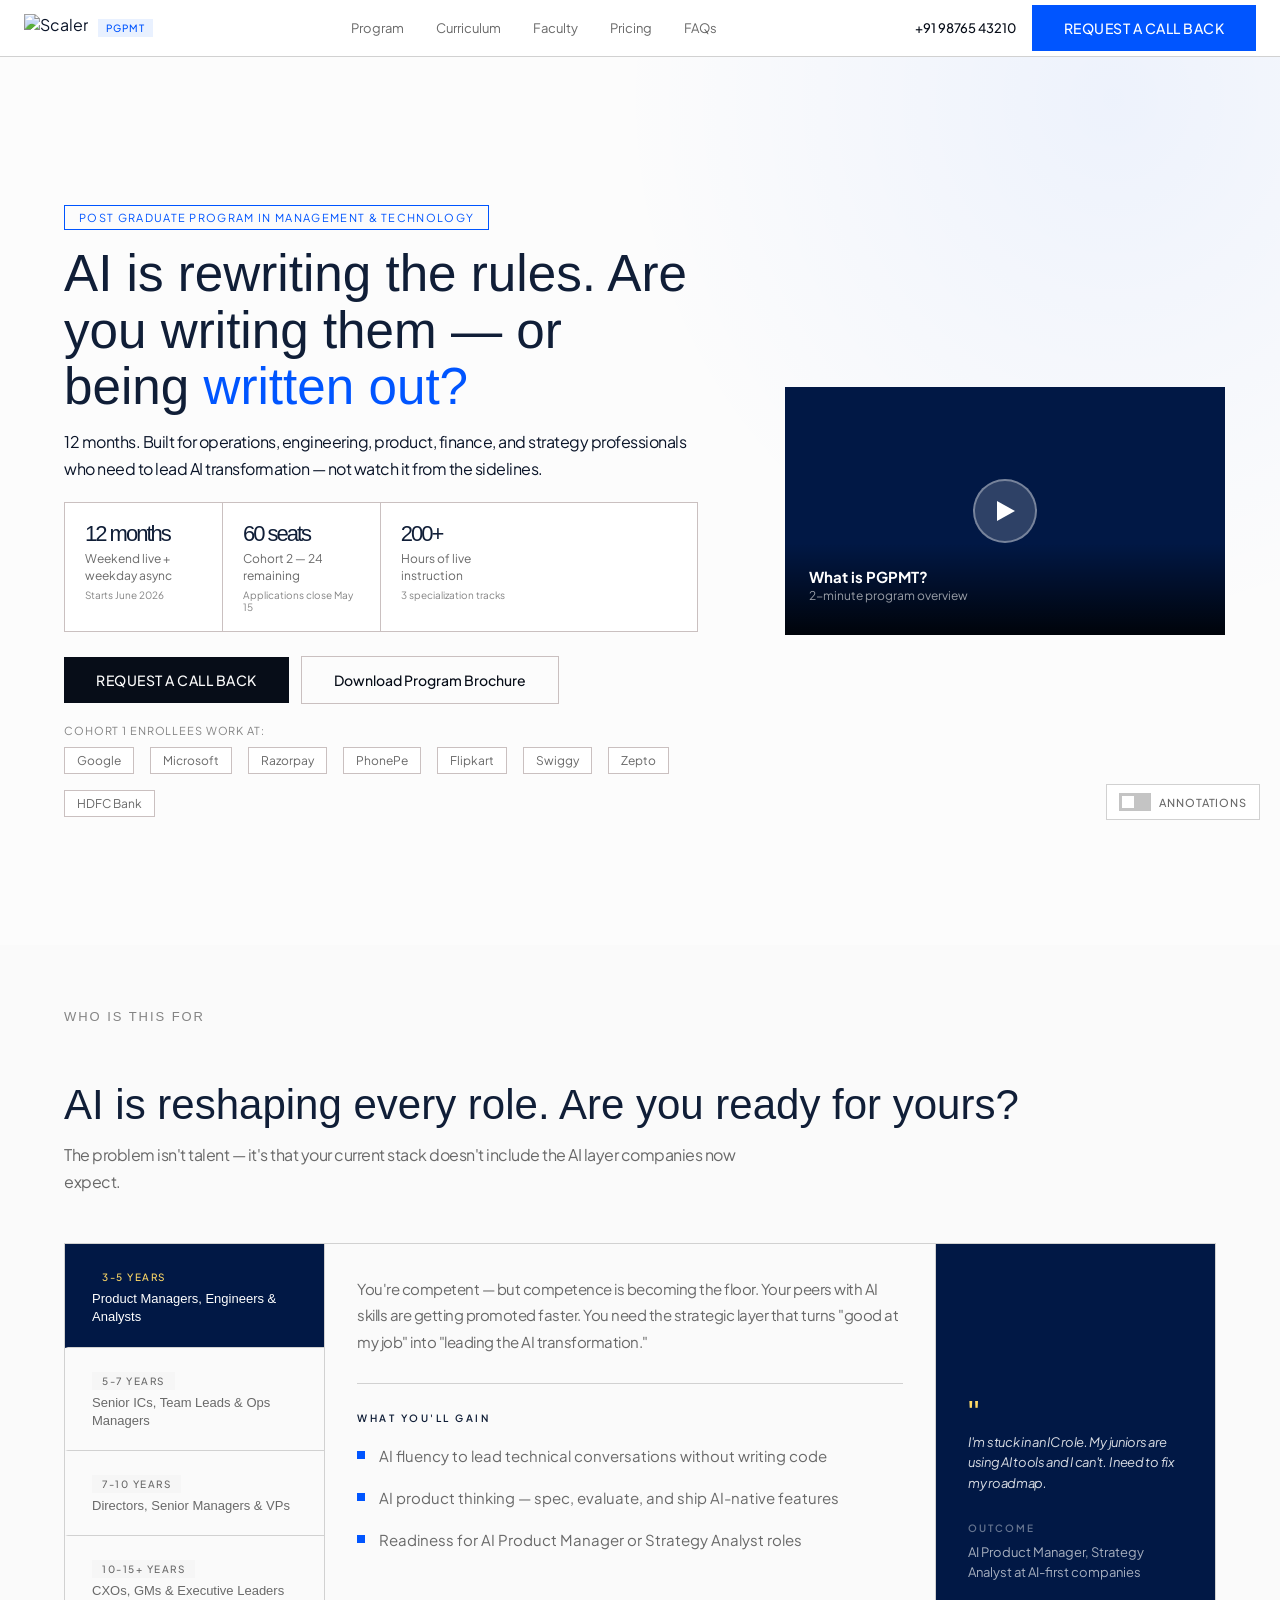
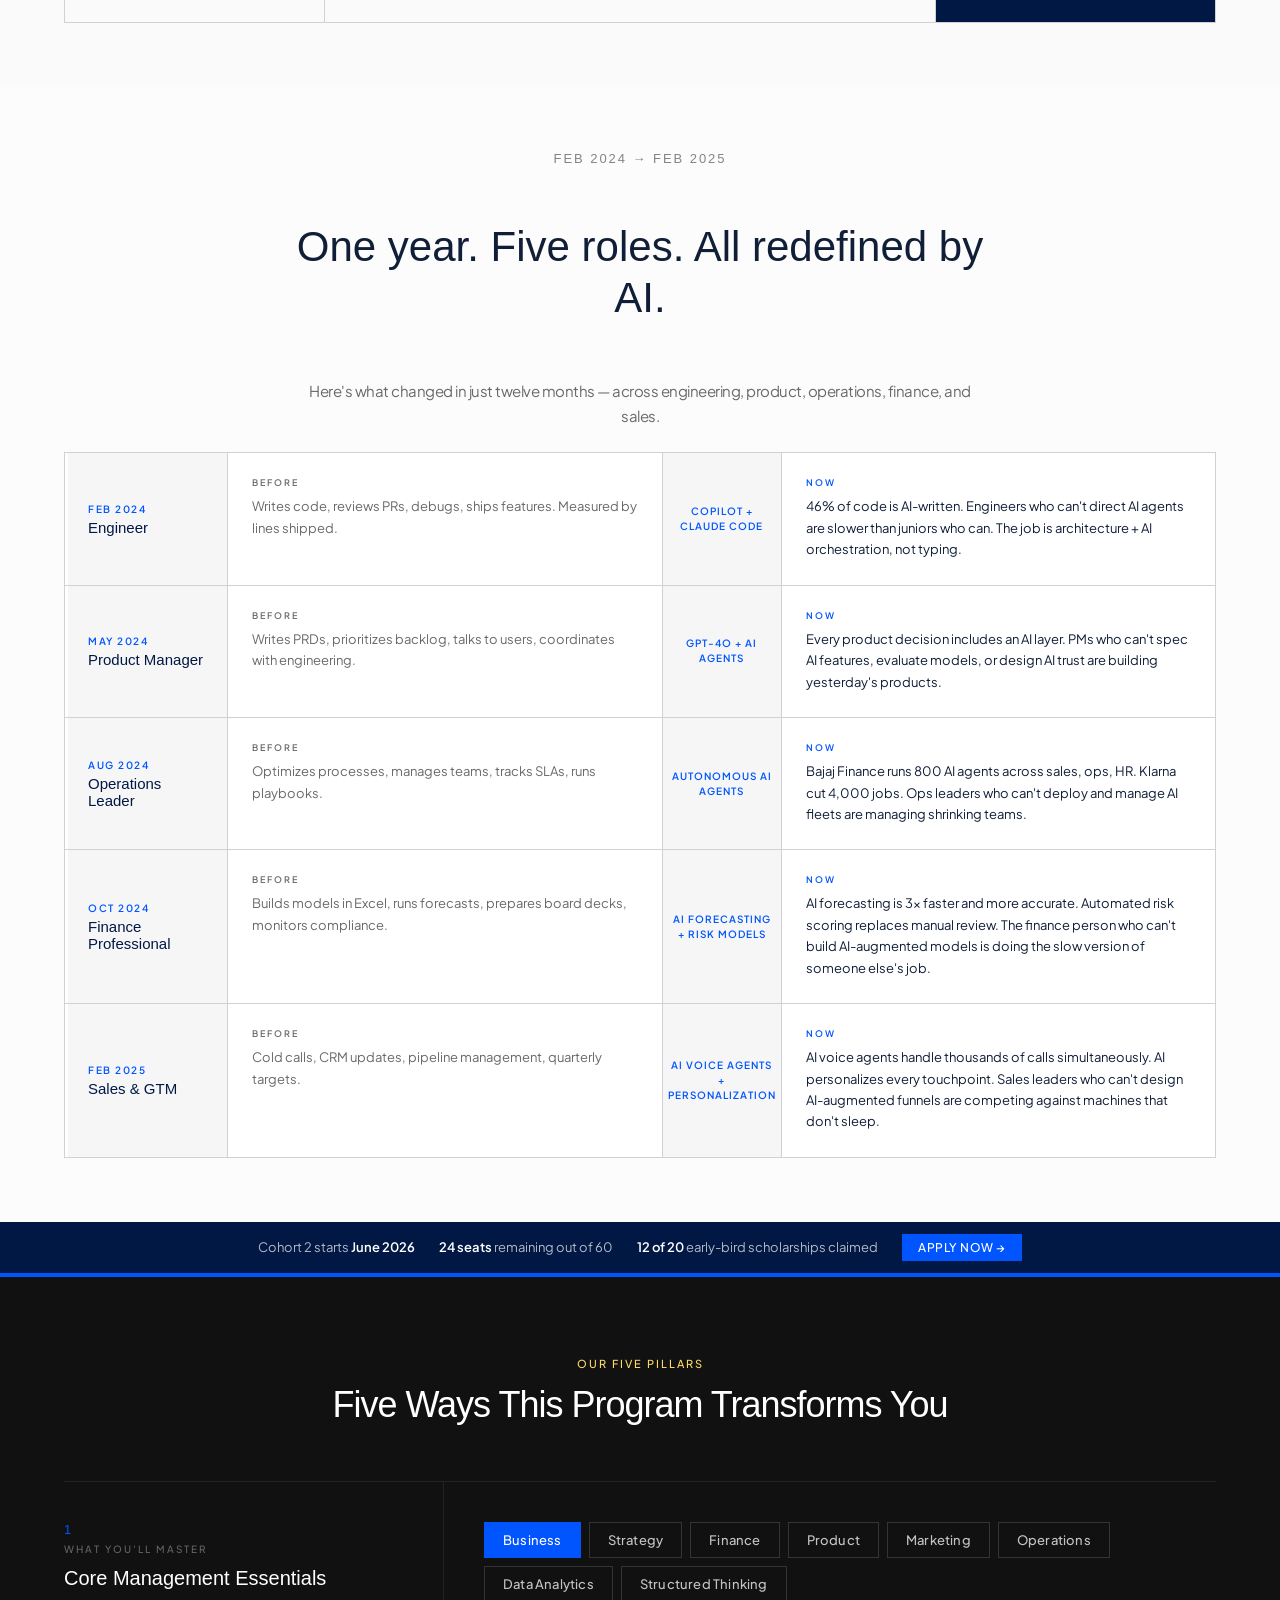
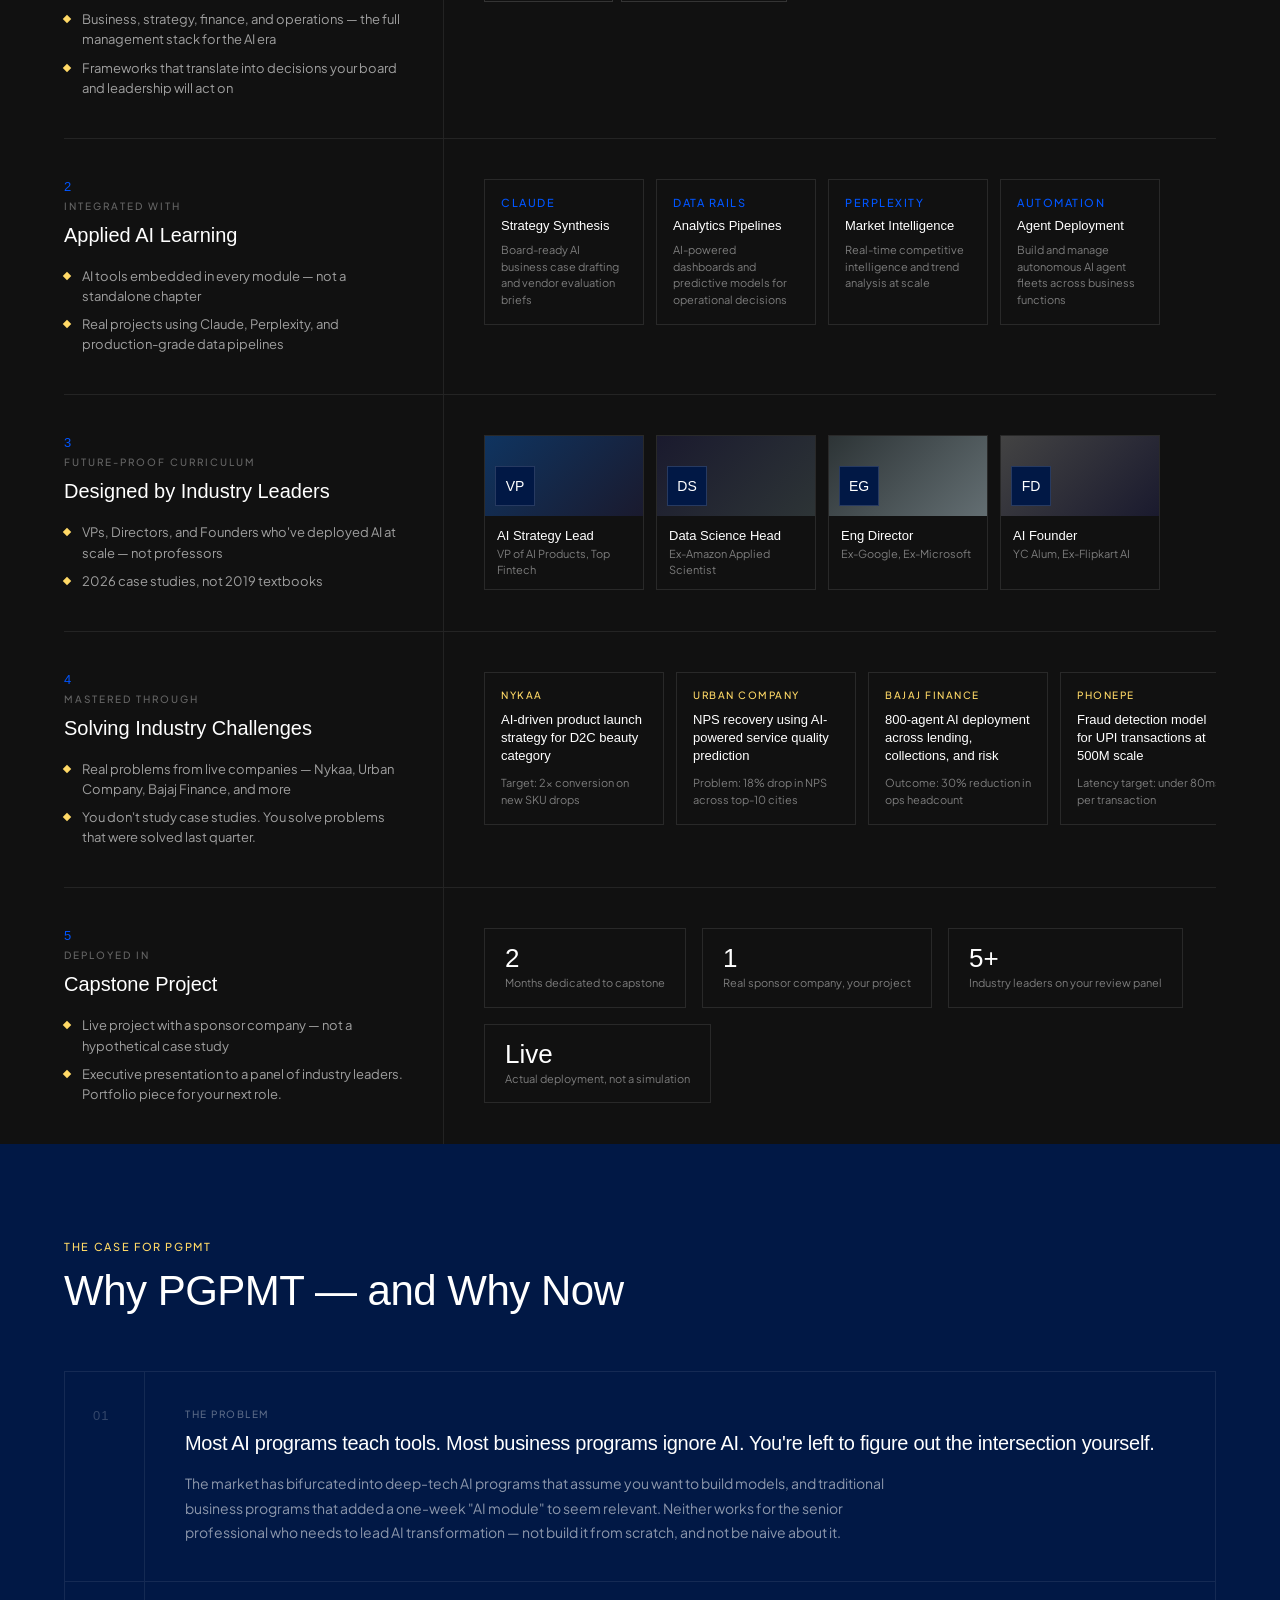
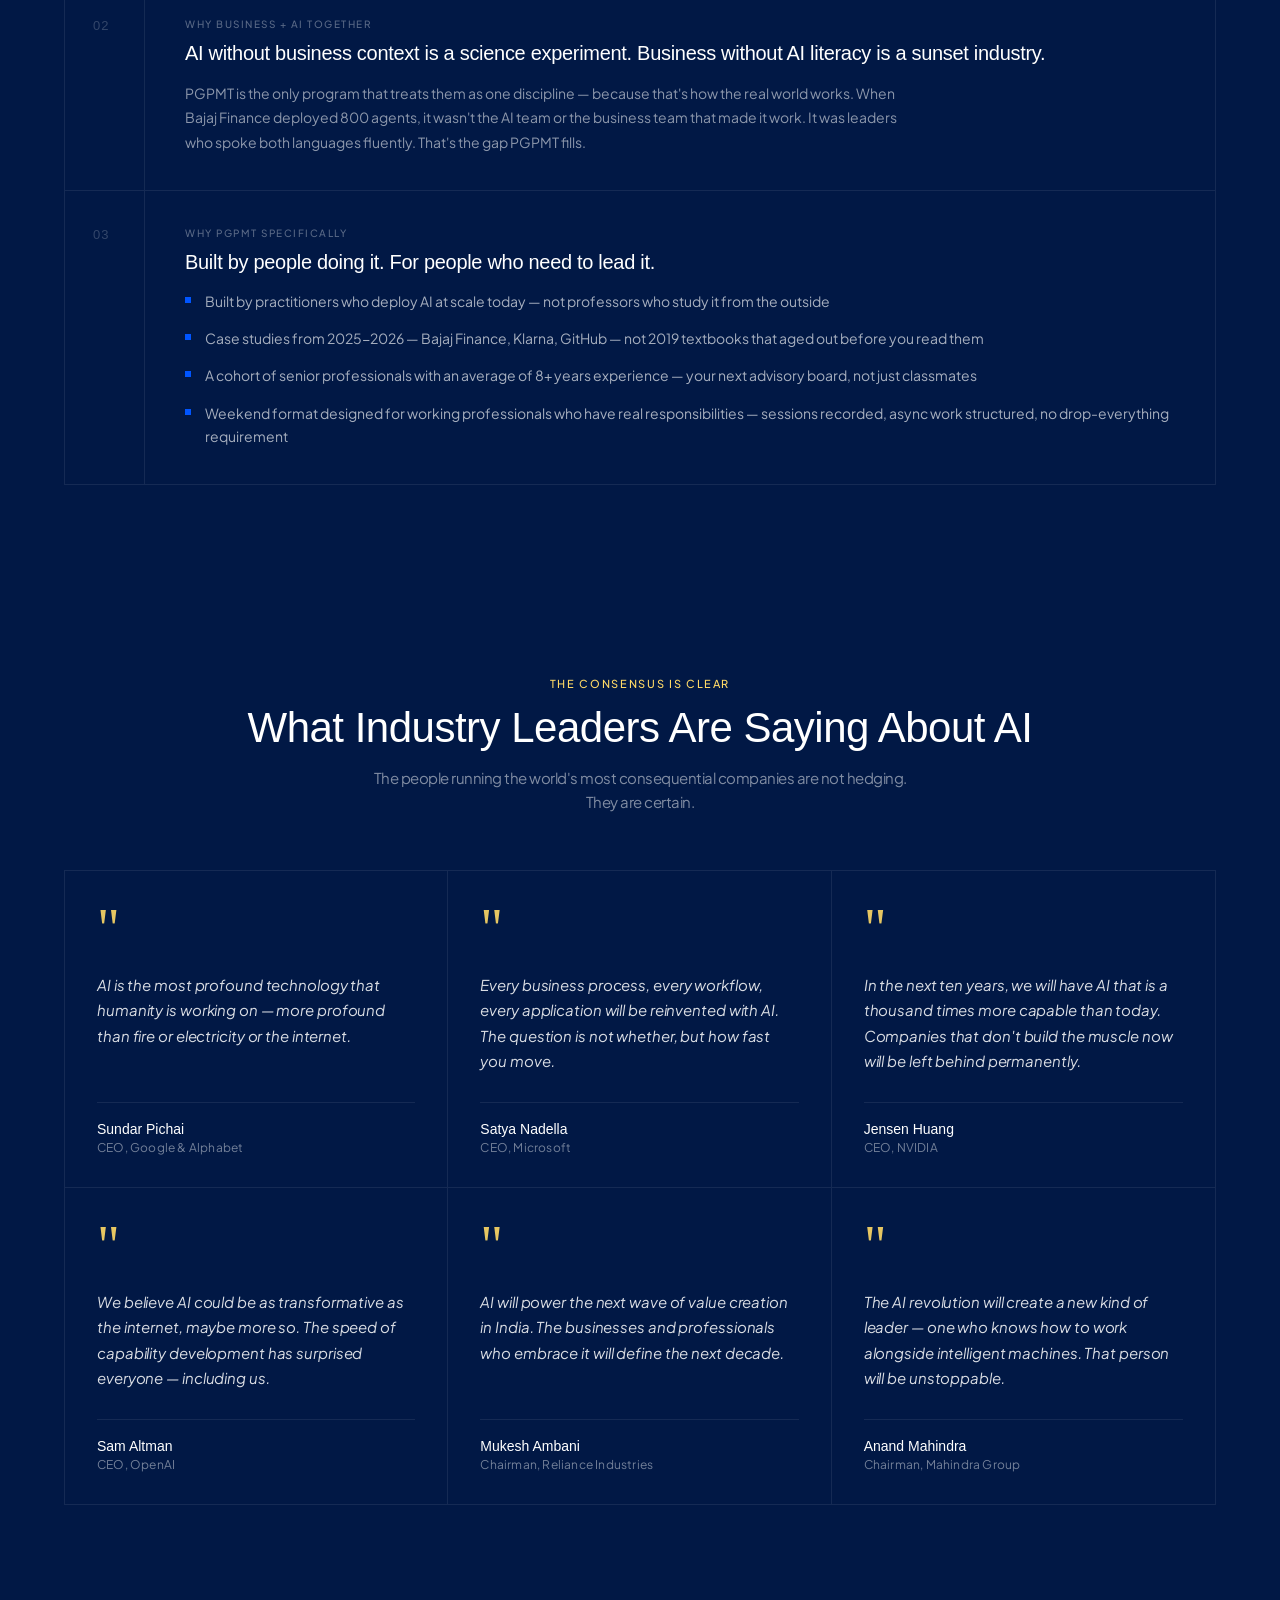
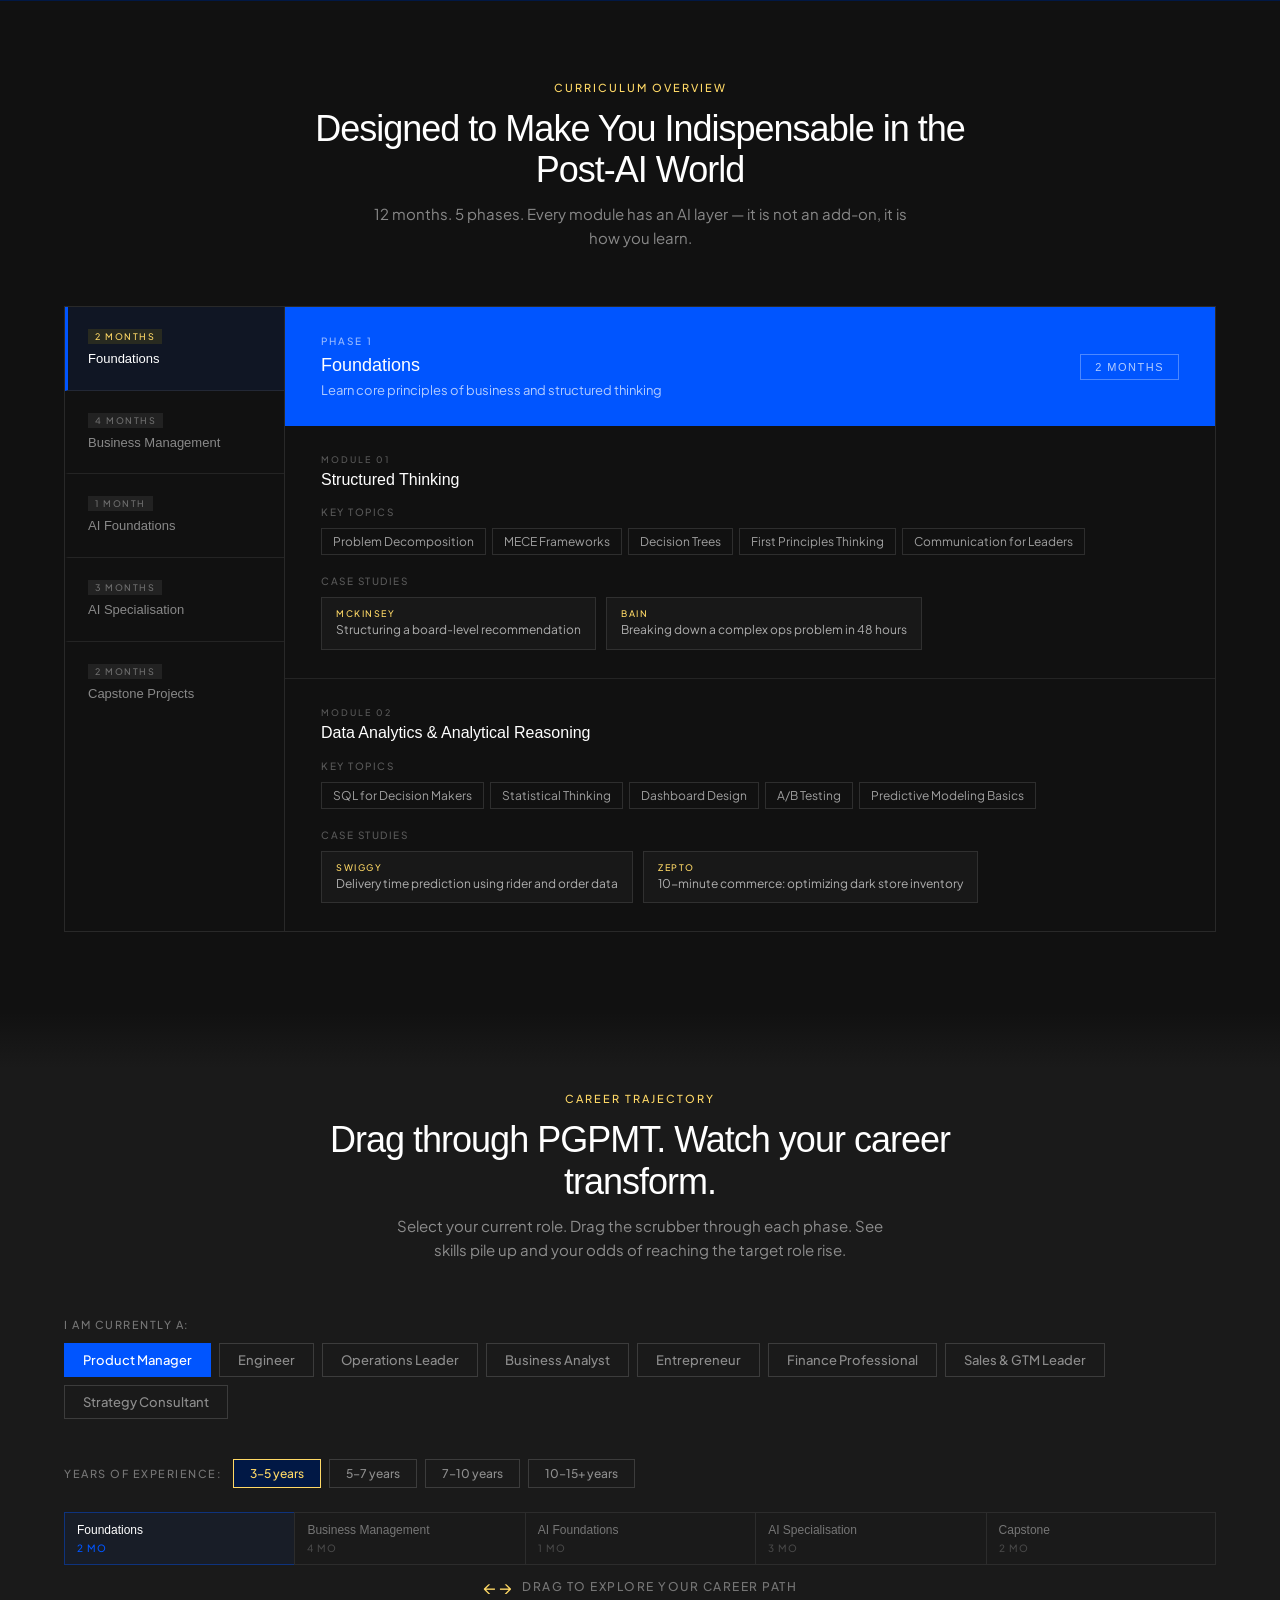
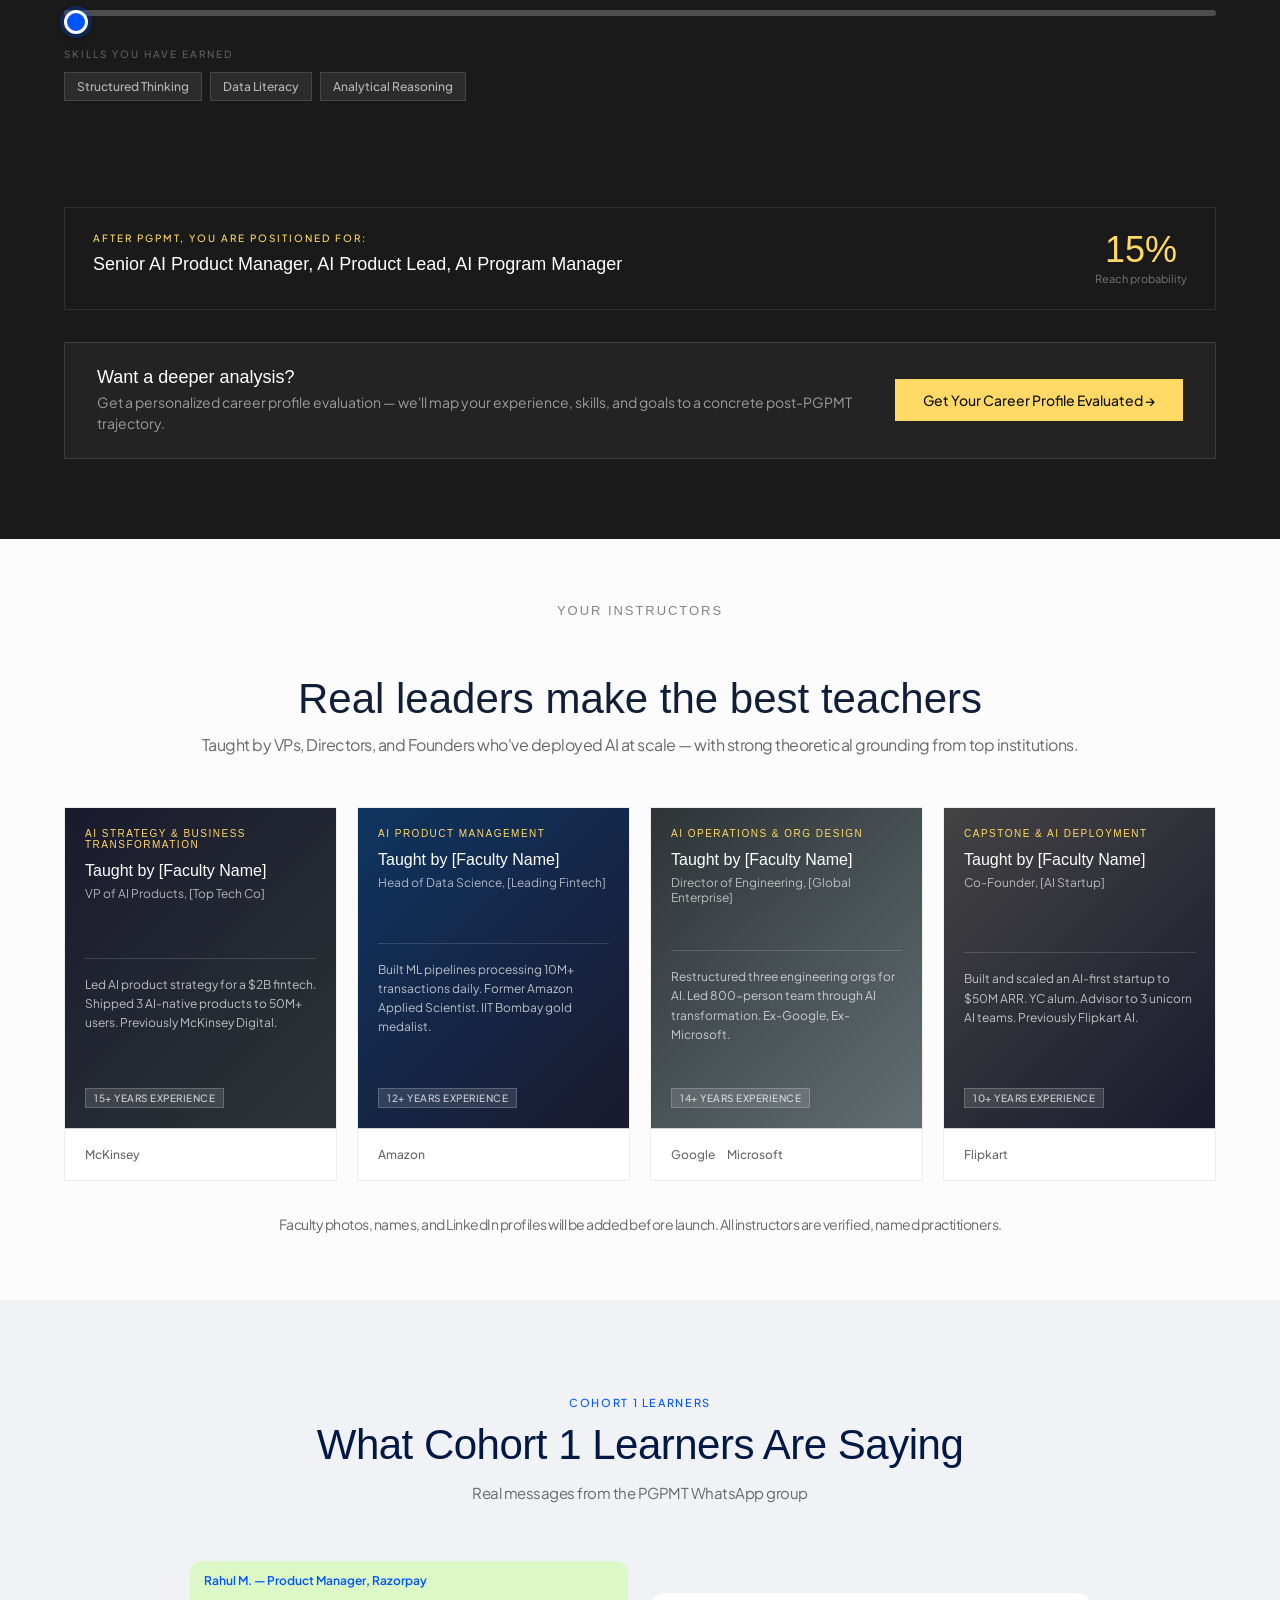
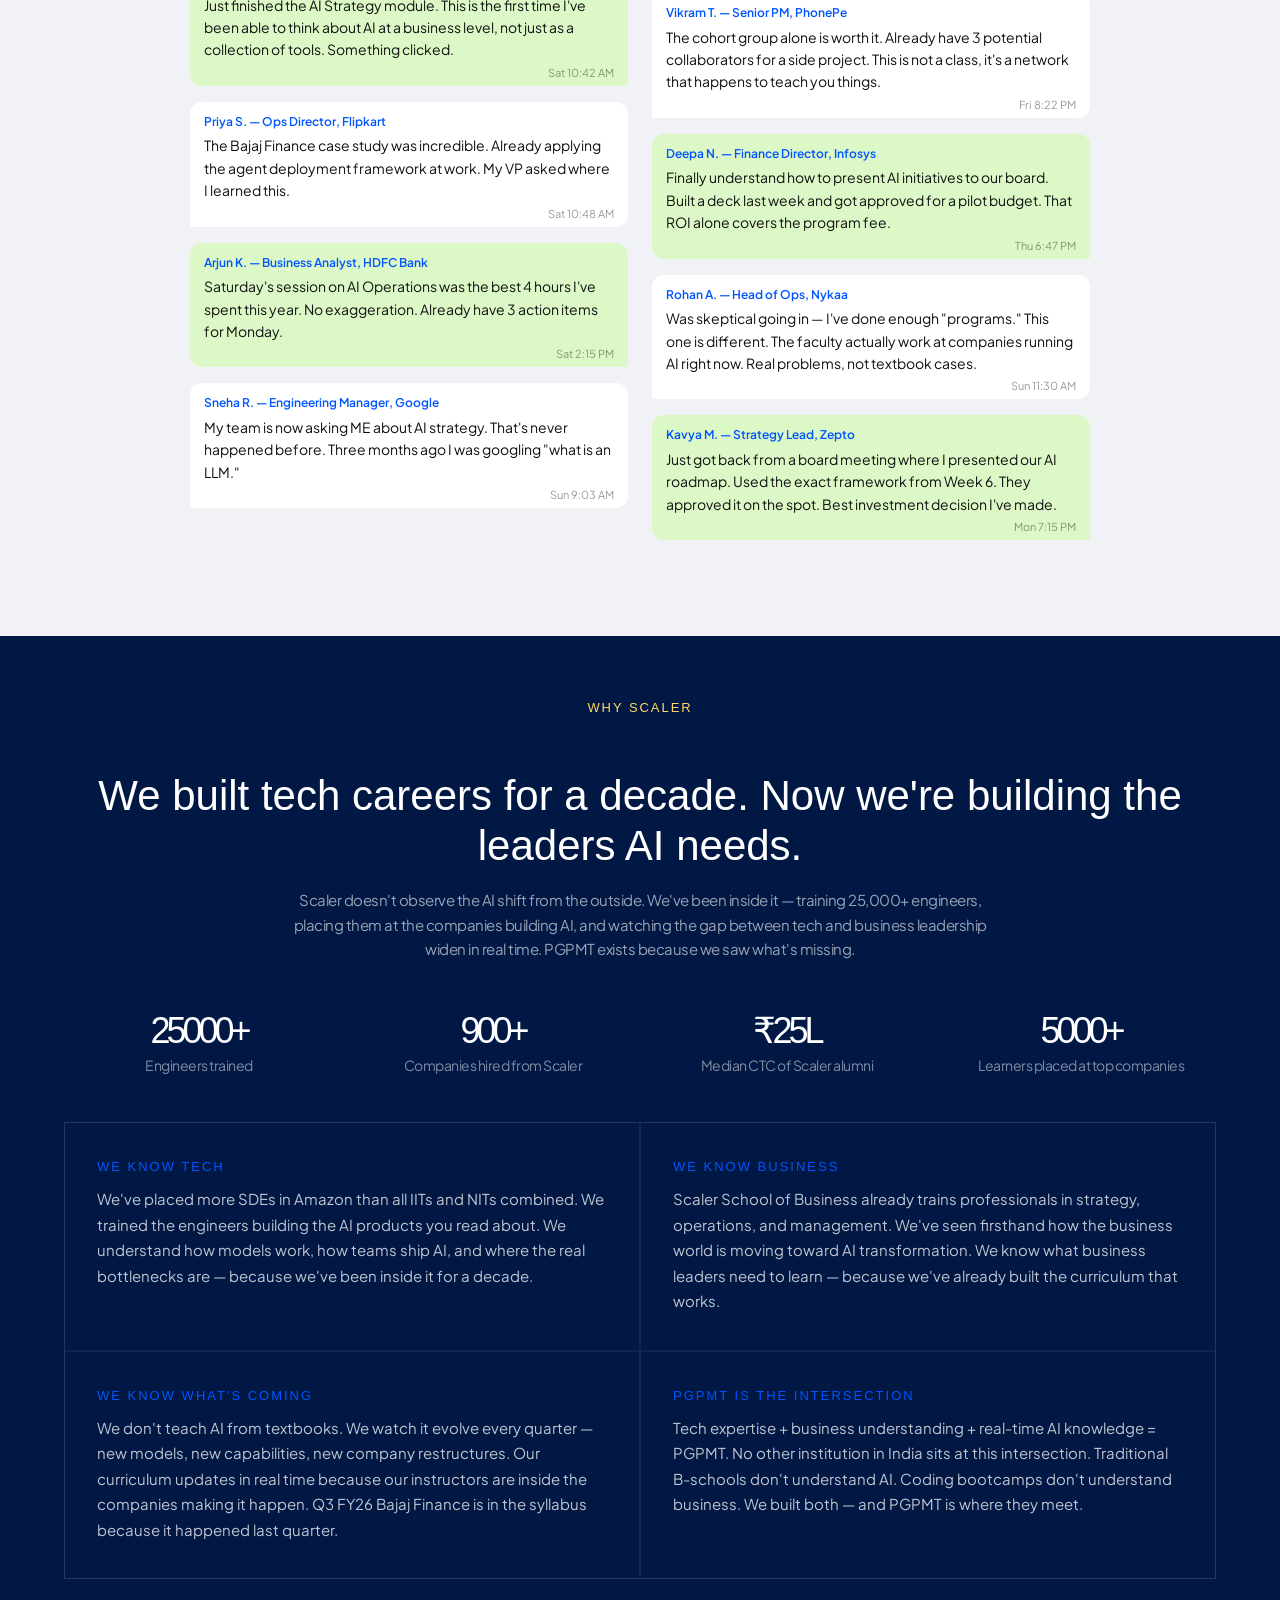
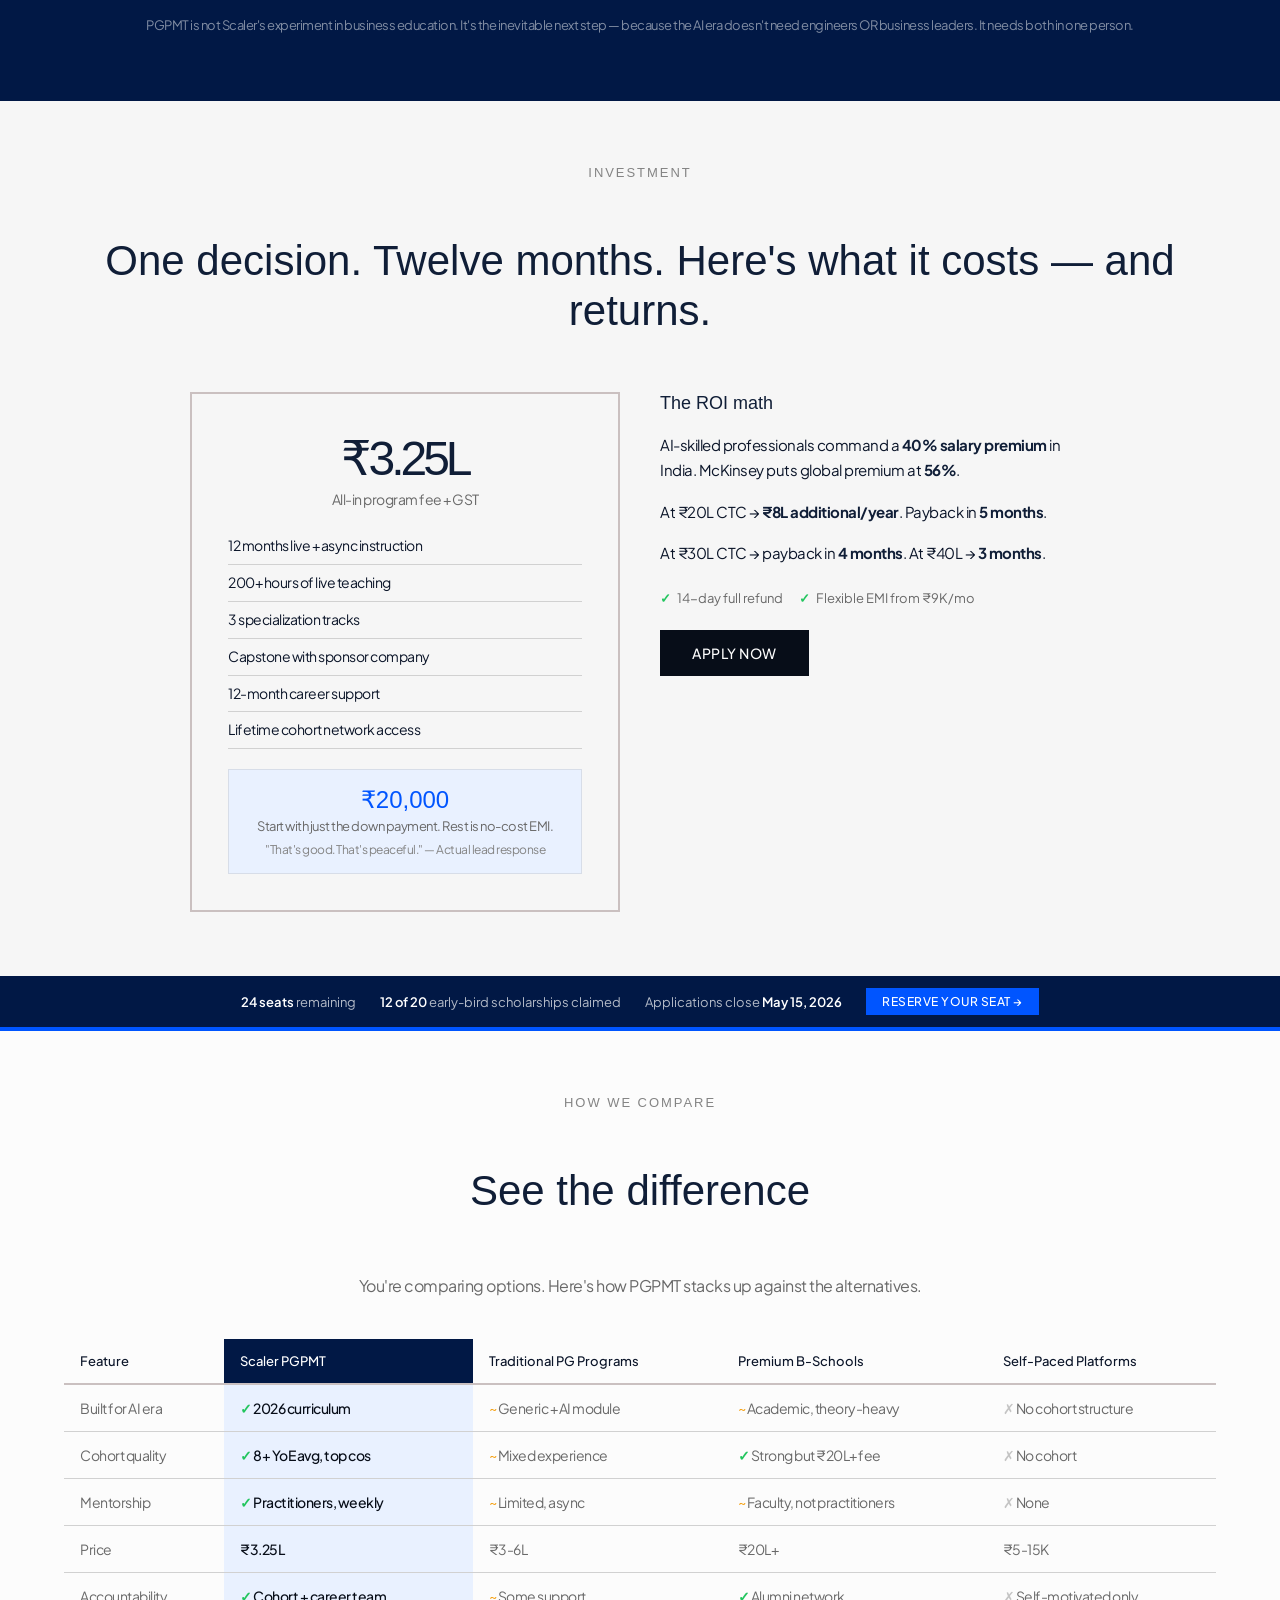
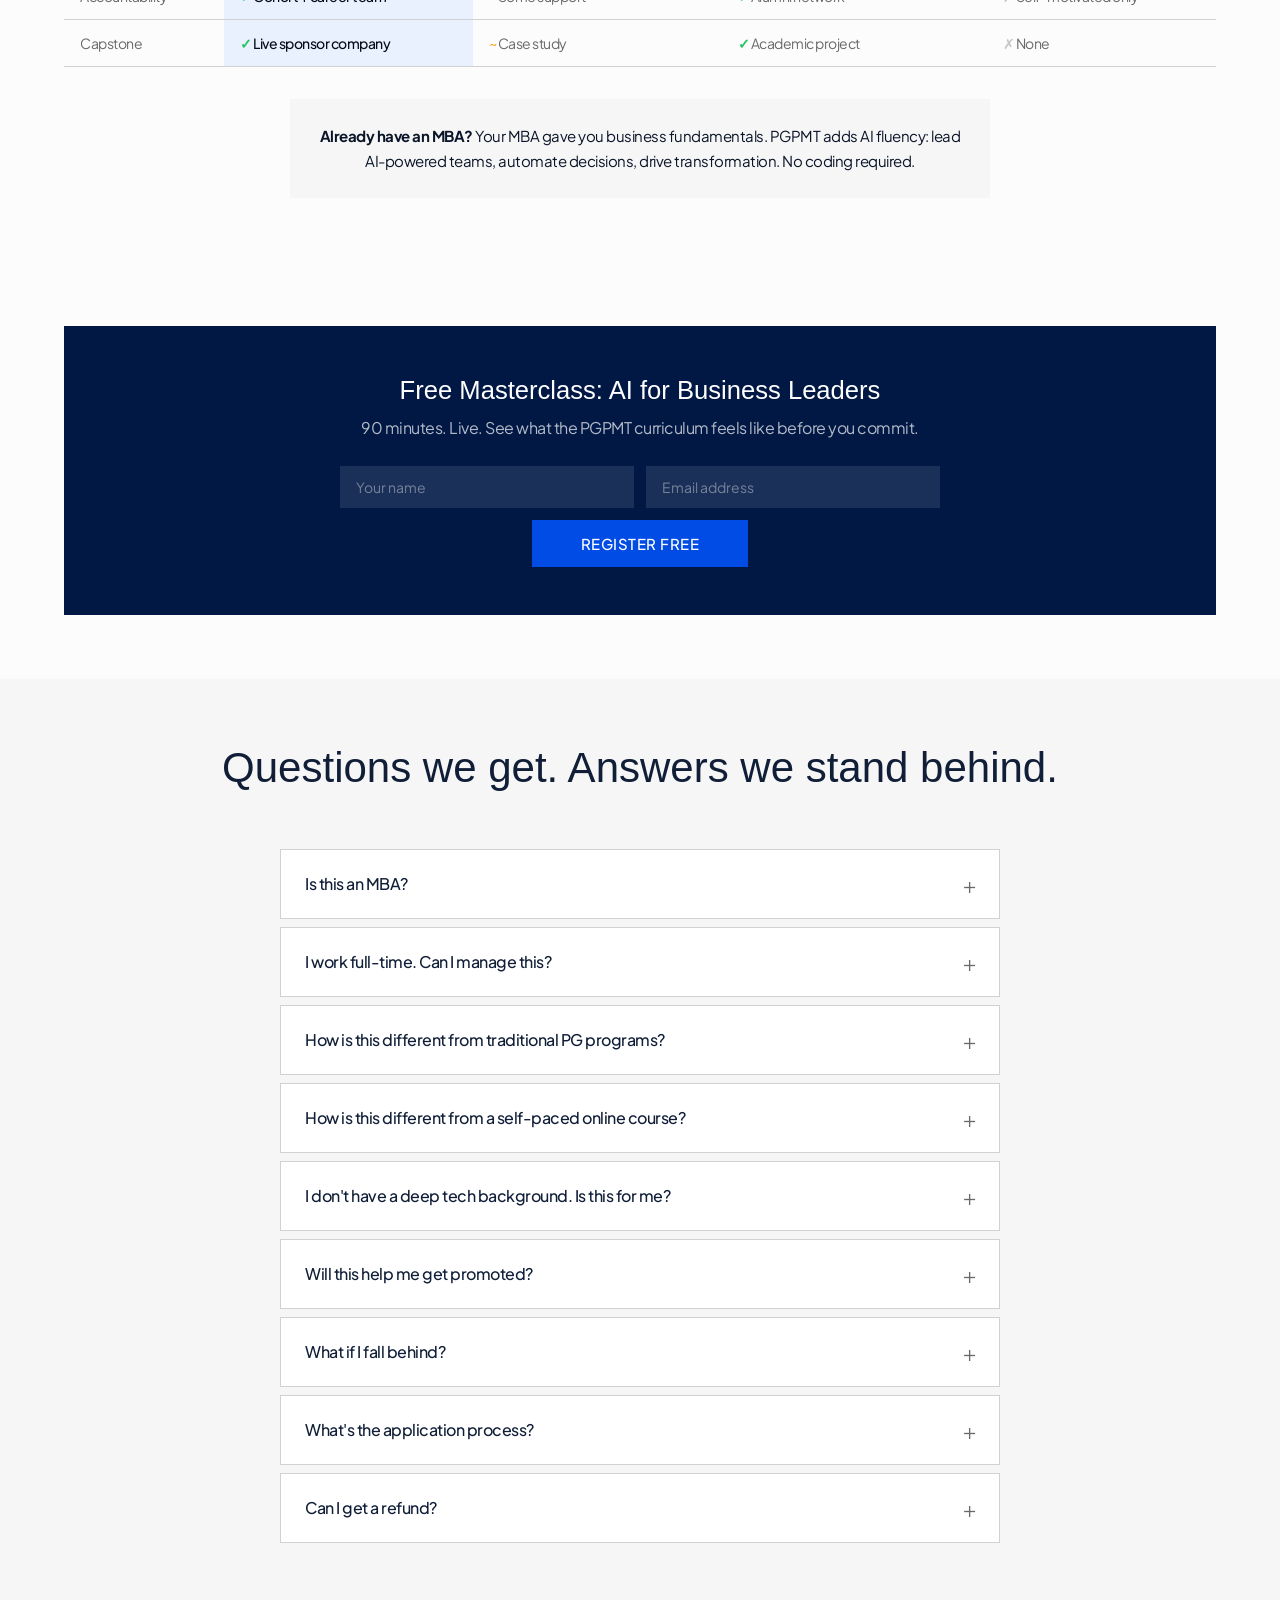
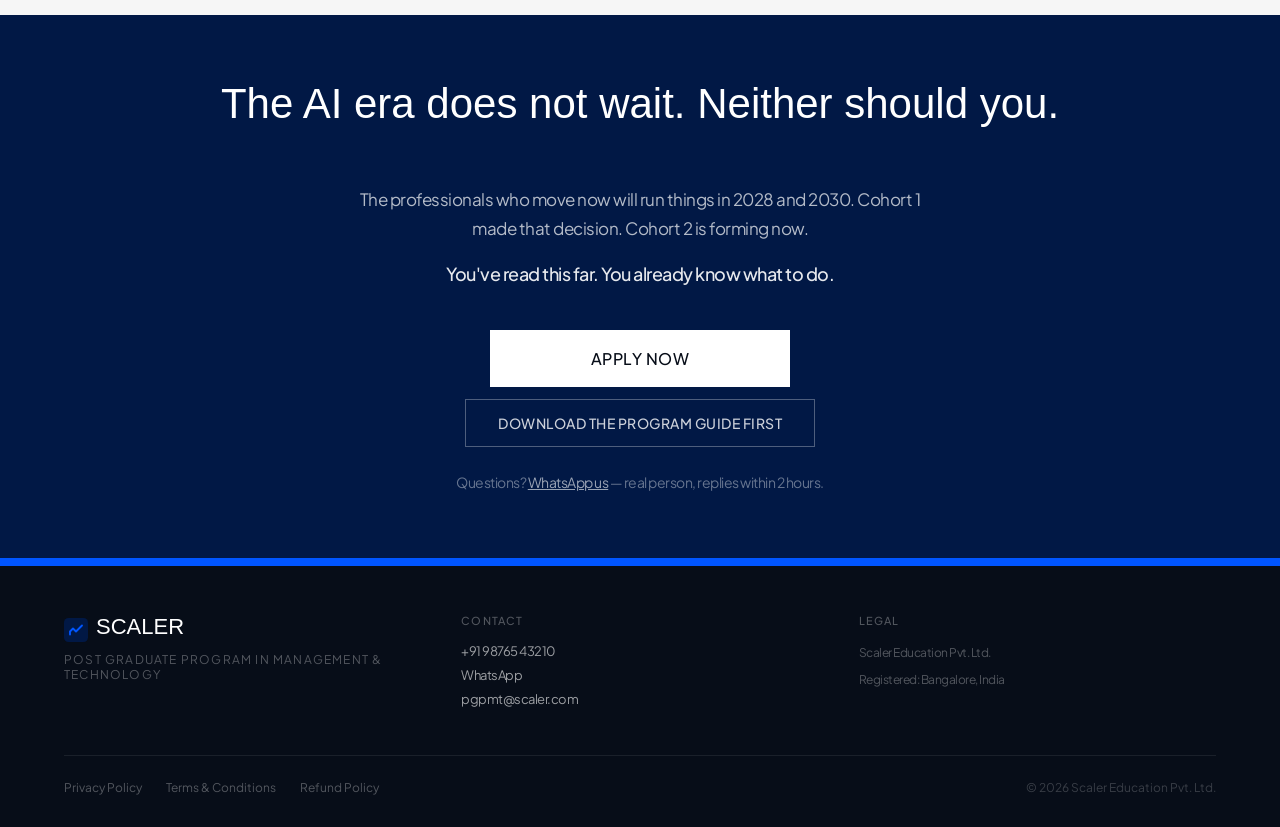
==== commit f5a1777b: "Rework fold2 title, move leaders section down, remove case studies, tighten spacing - Fold2 title: "" ====
--- a/index.html
+++ b/index.html
@@ -1198,7 +1198,7 @@
 
 /* --- Role Shift Block --- */
 .role-shift-block {
-  margin-top: 56px;
+  margin-top: 24px;
 }
 .role-shift-header {
   margin-bottom: 40px;
@@ -3111,7 +3111,7 @@
 <nav class="section-nav" id="section-nav">
   <div class="nav-track">
     <a class="nav-item active" href="#who-for">Who It's For</a>
-    <a class="nav-item" href="#fold2">The Shift</a>
+    <a class="nav-item" href="#fold2">What Changed</a>
     <a class="nav-item" href="#program-section">Program</a>
     <a class="nav-item" href="#curriculum-section">Curriculum</a>
     <a class="nav-item" href="#career-tool">Career</a>
@@ -3269,15 +3269,13 @@
     <div class="annotation" data-ann="shift"><strong>WHAT:</strong> Merged section — decade timeline, rapid role shift with specific dates, compact pain quotes. <strong>WHY:</strong> One unified urgency section instead of three fragmented ones. Timeline proves velocity; role cards prove breadth; pain quotes create personal identification.</div>
 
     <div class="fold2-h2 fade-in">
-      <span class="section-label text-center" style="display:block;">The Shift</span>
-      <h2>Every decade, a paradigm shift rewrites who wins.<br>This one is moving faster than any before it.</h2>
+      <span class="section-label text-center" style="display:block;">Feb 2024 &rarr; Feb 2025</span>
+      <h2>One year. Five roles. All redefined by AI.</h2>
+      <p style="color:var(--muted);max-width:680px;margin:12px auto 0;text-align:center;font-size:15px;">Here's what changed in just twelve months — across engineering, product, operations, finance, and sales.</p>
     </div>
 
-    <!-- Role shift: all 5 roles redefined in 12 months -->
     <div class="role-shift-block fade-in">
-      <div class="role-shift-header">
-        <span class="section-label" style="color:var(--amber);">Feb 2024 &rarr; Feb 2025</span>
-        <h3 class="role-shift-title">Five roles. Twelve months. All redefined.</h3>
+      <div class="role-shift-header" style="margin-bottom:24px;">
       </div>
 
       <div class="role-shift-grid">
@@ -3379,74 +3377,6 @@
     </div>
 
 
-  </div>
-</section>
-
-<!-- ===== INDUSTRY LEADERS QUOTES ===== -->
-<section class="leaders-quotes-section">
-  <div class="container">
-    <div class="leaders-quotes-header fade-in">
-      <span class="leaders-quotes-eyebrow">The Consensus is Clear</span>
-      <h2 class="leaders-quotes-title">What Industry Leaders Are Saying About AI</h2>
-      <p class="leaders-quotes-sub">The people running the world's most consequential companies are not hedging. They are certain.</p>
-    </div>
-    <div class="leaders-quotes-grid fade-in">
-
-      <div class="leader-quote-card">
-        <div class="lqc-mark">"</div>
-        <div class="lqc-text">AI is the most profound technology that humanity is working on — more profound than fire or electricity or the internet.</div>
-        <div class="lqc-footer">
-          <div class="lqc-name">Sundar Pichai</div>
-          <div class="lqc-title">CEO, Google &amp; Alphabet</div>
-        </div>
-      </div>
-
-      <div class="leader-quote-card">
-        <div class="lqc-mark">"</div>
-        <div class="lqc-text">Every business process, every workflow, every application will be reinvented with AI. The question is not whether, but how fast you move.</div>
-        <div class="lqc-footer">
-          <div class="lqc-name">Satya Nadella</div>
-          <div class="lqc-title">CEO, Microsoft</div>
-        </div>
-      </div>
-
-      <div class="leader-quote-card">
-        <div class="lqc-mark">"</div>
-        <div class="lqc-text">In the next ten years, we will have AI that is a thousand times more capable than today. Companies that don't build the muscle now will be left behind permanently.</div>
-        <div class="lqc-footer">
-          <div class="lqc-name">Jensen Huang</div>
-          <div class="lqc-title">CEO, NVIDIA</div>
-        </div>
-      </div>
-
-      <div class="leader-quote-card">
-        <div class="lqc-mark">"</div>
-        <div class="lqc-text">We believe AI could be as transformative as the internet, maybe more so. The speed of capability development has surprised everyone — including us.</div>
-        <div class="lqc-footer">
-          <div class="lqc-name">Sam Altman</div>
-          <div class="lqc-title">CEO, OpenAI</div>
-        </div>
-      </div>
-
-      <div class="leader-quote-card">
-        <div class="lqc-mark">"</div>
-        <div class="lqc-text">AI will power the next wave of value creation in India. The businesses and professionals who embrace it will define the next decade. Those who wait will be learning from those who didn't.</div>
-        <div class="lqc-footer">
-          <div class="lqc-name">Mukesh Ambani</div>
-          <div class="lqc-title">Chairman, Reliance Industries</div>
-        </div>
-      </div>
-
-      <div class="leader-quote-card">
-        <div class="lqc-mark">"</div>
-        <div class="lqc-text">The industrial revolution created the manager. The AI revolution will create a new kind of leader — one who knows how to work alongside intelligent machines. That person will be unstoppable.</div>
-        <div class="lqc-footer">
-          <div class="lqc-name">Anand Mahindra</div>
-          <div class="lqc-title">Chairman, Mahindra Group</div>
-        </div>
-      </div>
-
-    </div>
   </div>
 </section>
 
@@ -3646,71 +3576,6 @@
       </div>
     </div>
 
-  </div>
-</section>
-
-<!-- ===== CASE STUDIES — REAL DEPLOYMENTS ===== -->
-<section class="case-studies-section">
-  <div class="container">
-    <div class="cs-header fade-in">
-      <span class="cs-eyebrow">Proof of Scale</span>
-      <h2 class="cs-title">Real Deployments. Real Outcomes.</h2>
-      <p class="cs-sub">These aren't hypotheticals. These are organizations that already made the move — and what you need to understand about each one.</p>
-    </div>
-    <div class="cs-grid fade-in">
-
-      <div class="cs-card">
-        <div class="cs-card-top">
-          <div class="cs-logo-wrap">
-            <img src="https://logo.clearbit.com/bajajfinserv.in" alt="Bajaj Finance" class="cs-logo" onerror="this.outerHTML='<span class=cs-logo-text>BAJAJ FINANCE</span>'">
-          </div>
-          <div class="cs-stat">800 AI agents deployed</div>
-        </div>
-        <div class="cs-card-body">
-          <div class="cs-headline">Bajaj Finance deployed 800 AI agents across sales, operations, and HR — simultaneously.</div>
-          <div class="cs-desc">This is not one team running one bot. This is a coordinated fleet of autonomous agents making decisions across entire business functions. The result: 30% reduction in ops headcount, 3x faster credit decisions, and a new operating model that most companies haven't even begun to design.</div>
-          <div class="cs-callout">
-            <div class="cs-callout-label">What PGPMT Teaches You</div>
-            <div class="cs-callout-text">How to design, deploy, and manage multi-agent AI systems at organizational scale. Pillar 4: Solving Industry Challenges uses this case live — you work through the actual deployment model.</div>
-          </div>
-        </div>
-      </div>
-
-      <div class="cs-card">
-        <div class="cs-card-top">
-          <div class="cs-logo-wrap">
-            <img src="https://logo.clearbit.com/klarna.com" alt="Klarna" class="cs-logo" onerror="this.outerHTML='<span class=cs-logo-text>KLARNA</span>'">
-          </div>
-          <div class="cs-stat">4,000 roles restructured</div>
-        </div>
-        <div class="cs-card-body">
-          <div class="cs-headline">Klarna went from 7,000 employees to 3,000 — driven entirely by AI taking over customer service, risk, and operations.</div>
-          <div class="cs-desc">The CEO called it the most significant org transformation in the company's history. Their AI now handles 2.3 million customer conversations monthly — the equivalent of 700 full-time agents. Operations leaders who can't model this kind of transition will be caught off guard when it happens to their company.</div>
-          <div class="cs-callout">
-            <div class="cs-callout-label">What PGPMT Teaches You</div>
-            <div class="cs-callout-text">How to lead AI-driven organizational transformation — workforce planning, change management, and redesigning operations for an AI-augmented team. This is Module 11: AI Operations.</div>
-          </div>
-        </div>
-      </div>
-
-      <div class="cs-card">
-        <div class="cs-card-top">
-          <div class="cs-logo-wrap">
-            <img src="https://logo.clearbit.com/github.com" alt="GitHub" class="cs-logo" onerror="this.outerHTML='<span class=cs-logo-text>GITHUB</span>'">
-          </div>
-          <div class="cs-stat">46% of code is AI-generated</div>
-        </div>
-        <div class="cs-card-body">
-          <div class="cs-headline">GitHub Copilot now writes nearly half of all enterprise code — and engineering leaders who haven't adapted are managing teams that work the slow way.</div>
-          <div class="cs-desc">The fastest engineers today are not better at typing. They're better at directing AI. The job of an engineering leader has fundamentally changed: you're no longer managing output, you're managing intelligence. Team structures, hiring criteria, performance metrics — all need to be rebuilt from first principles.</div>
-          <div class="cs-callout">
-            <div class="cs-callout-label">What PGPMT Teaches You</div>
-            <div class="cs-callout-text">How to rethink engineering leadership for the AI era — from AI architecture decisions to managing human-AI hybrid teams. Module 9: AI Product + the Capstone give you a live portfolio piece.</div>
-          </div>
-        </div>
-      </div>
-
-    </div>
   </div>
 </section>
 
@@ -3768,6 +3633,49 @@
         </div>
       </div>
 
+    </div>
+  </div>
+</section>
+
+<!-- ===== INDUSTRY LEADERS QUOTES ===== -->
+<section class="leaders-quotes-section">
+  <div class="container">
+    <div class="leaders-quotes-header fade-in">
+      <span class="leaders-quotes-eyebrow">The Consensus is Clear</span>
+      <h2 class="leaders-quotes-title">What Industry Leaders Are Saying About AI</h2>
+      <p class="leaders-quotes-sub">The people running the world's most consequential companies are not hedging. They are certain.</p>
+    </div>
+    <div class="leaders-quotes-grid fade-in">
+      <div class="leader-quote-card">
+        <div class="lqc-mark">"</div>
+        <div class="lqc-text">AI is the most profound technology that humanity is working on — more profound than fire or electricity or the internet.</div>
+        <div class="lqc-footer"><div class="lqc-name">Sundar Pichai</div><div class="lqc-title">CEO, Google &amp; Alphabet</div></div>
+      </div>
+      <div class="leader-quote-card">
+        <div class="lqc-mark">"</div>
+        <div class="lqc-text">Every business process, every workflow, every application will be reinvented with AI. The question is not whether, but how fast you move.</div>
+        <div class="lqc-footer"><div class="lqc-name">Satya Nadella</div><div class="lqc-title">CEO, Microsoft</div></div>
+      </div>
+      <div class="leader-quote-card">
+        <div class="lqc-mark">"</div>
+        <div class="lqc-text">In the next ten years, we will have AI that is a thousand times more capable than today. Companies that don't build the muscle now will be left behind permanently.</div>
+        <div class="lqc-footer"><div class="lqc-name">Jensen Huang</div><div class="lqc-title">CEO, NVIDIA</div></div>
+      </div>
+      <div class="leader-quote-card">
+        <div class="lqc-mark">"</div>
+        <div class="lqc-text">We believe AI could be as transformative as the internet, maybe more so. The speed of capability development has surprised everyone — including us.</div>
+        <div class="lqc-footer"><div class="lqc-name">Sam Altman</div><div class="lqc-title">CEO, OpenAI</div></div>
+      </div>
+      <div class="leader-quote-card">
+        <div class="lqc-mark">"</div>
+        <div class="lqc-text">AI will power the next wave of value creation in India. The businesses and professionals who embrace it will define the next decade.</div>
+        <div class="lqc-footer"><div class="lqc-name">Mukesh Ambani</div><div class="lqc-title">Chairman, Reliance Industries</div></div>
+      </div>
+      <div class="leader-quote-card">
+        <div class="lqc-mark">"</div>
+        <div class="lqc-text">The AI revolution will create a new kind of leader — one who knows how to work alongside intelligent machines. That person will be unstoppable.</div>
+        <div class="lqc-footer"><div class="lqc-name">Anand Mahindra</div><div class="lqc-title">Chairman, Mahindra Group</div></div>
+      </div>
     </div>
   </div>
 </section>
--- a/styles.css
+++ b/styles.css
@@ -513,7 +513,7 @@
 
 /* ===== FOLD 2 — AI PARADIGM SHIFT ===== */
 #fold2 { background: var(--bg); }
-.fold2-h2 { text-align: center; margin-bottom: 56px; }
+.fold2-h2 { text-align: center; margin-bottom: 24px; }
 .fold2-h2 h2 { max-width: 700px; margin: 0 auto; }
 .timeline { display: flex; justify-content: center; gap: 0; margin-bottom: 56px; position: relative; }
 .timeline::before {
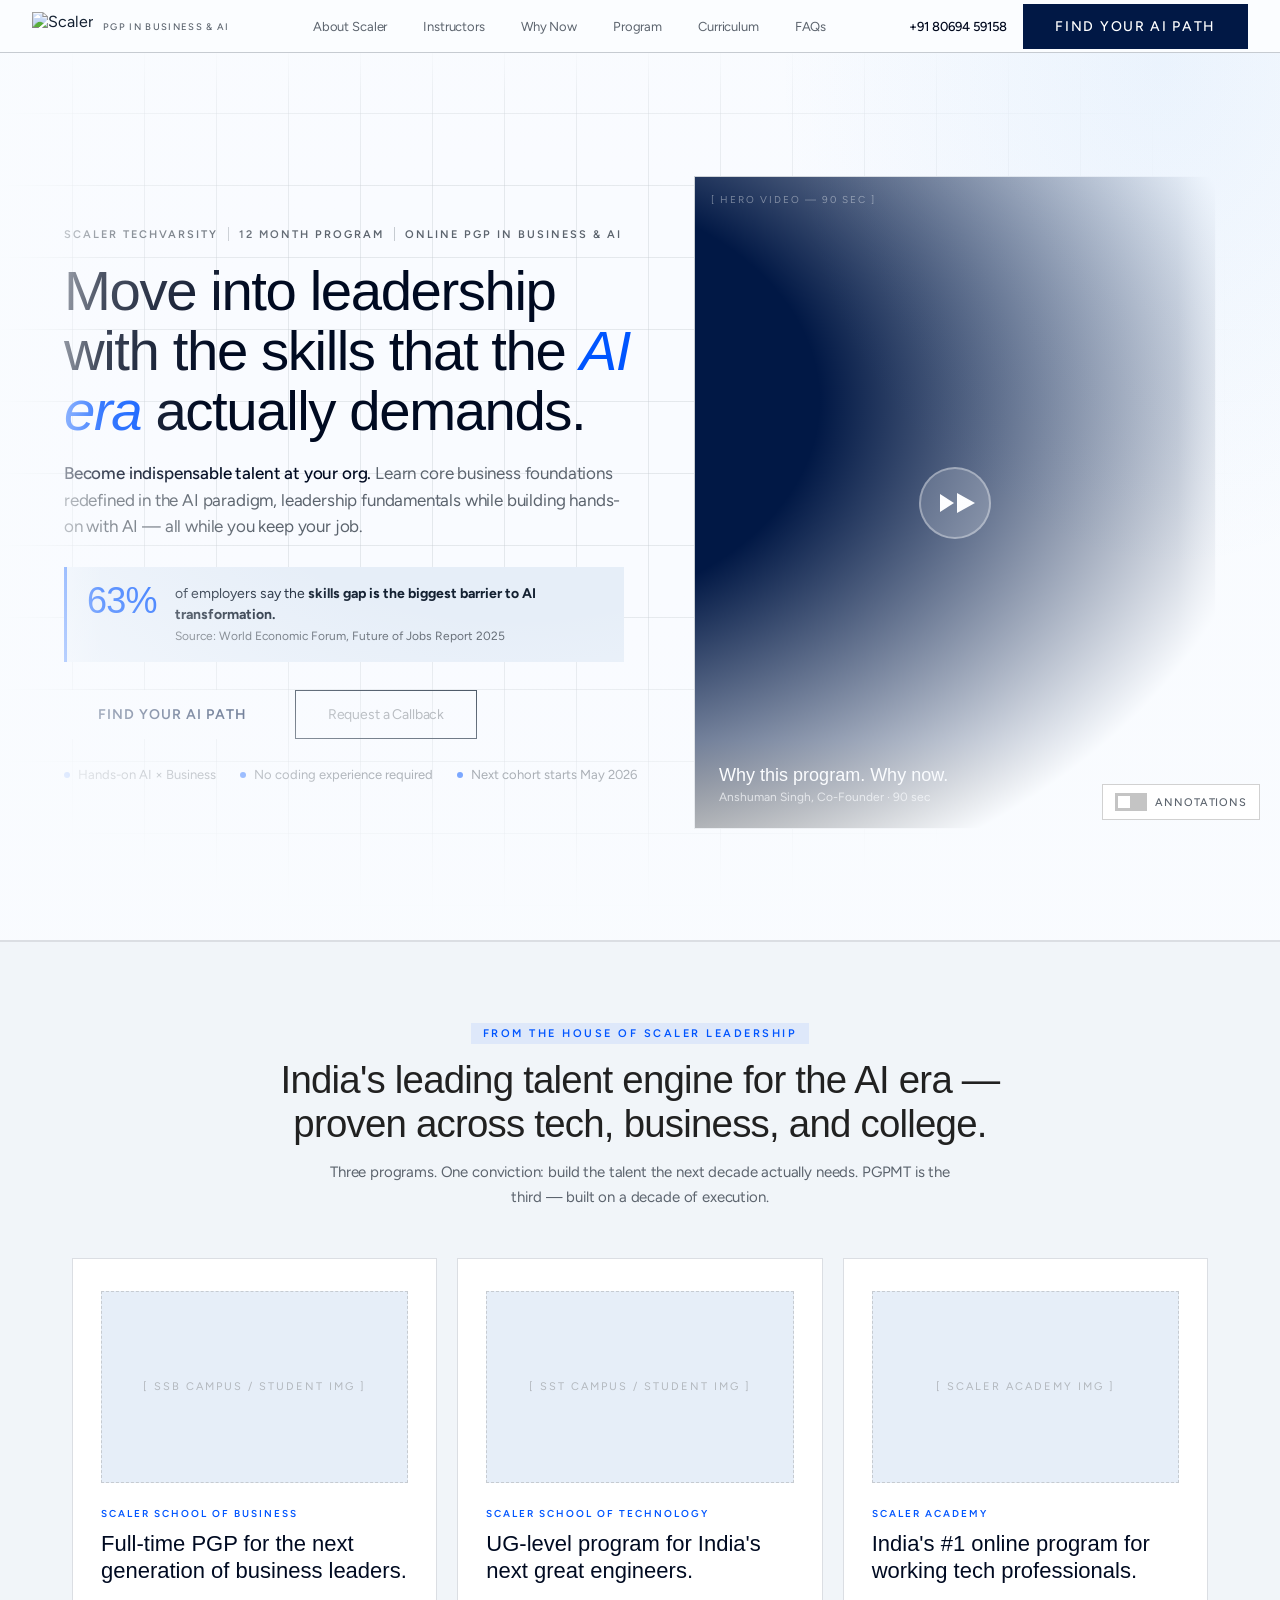
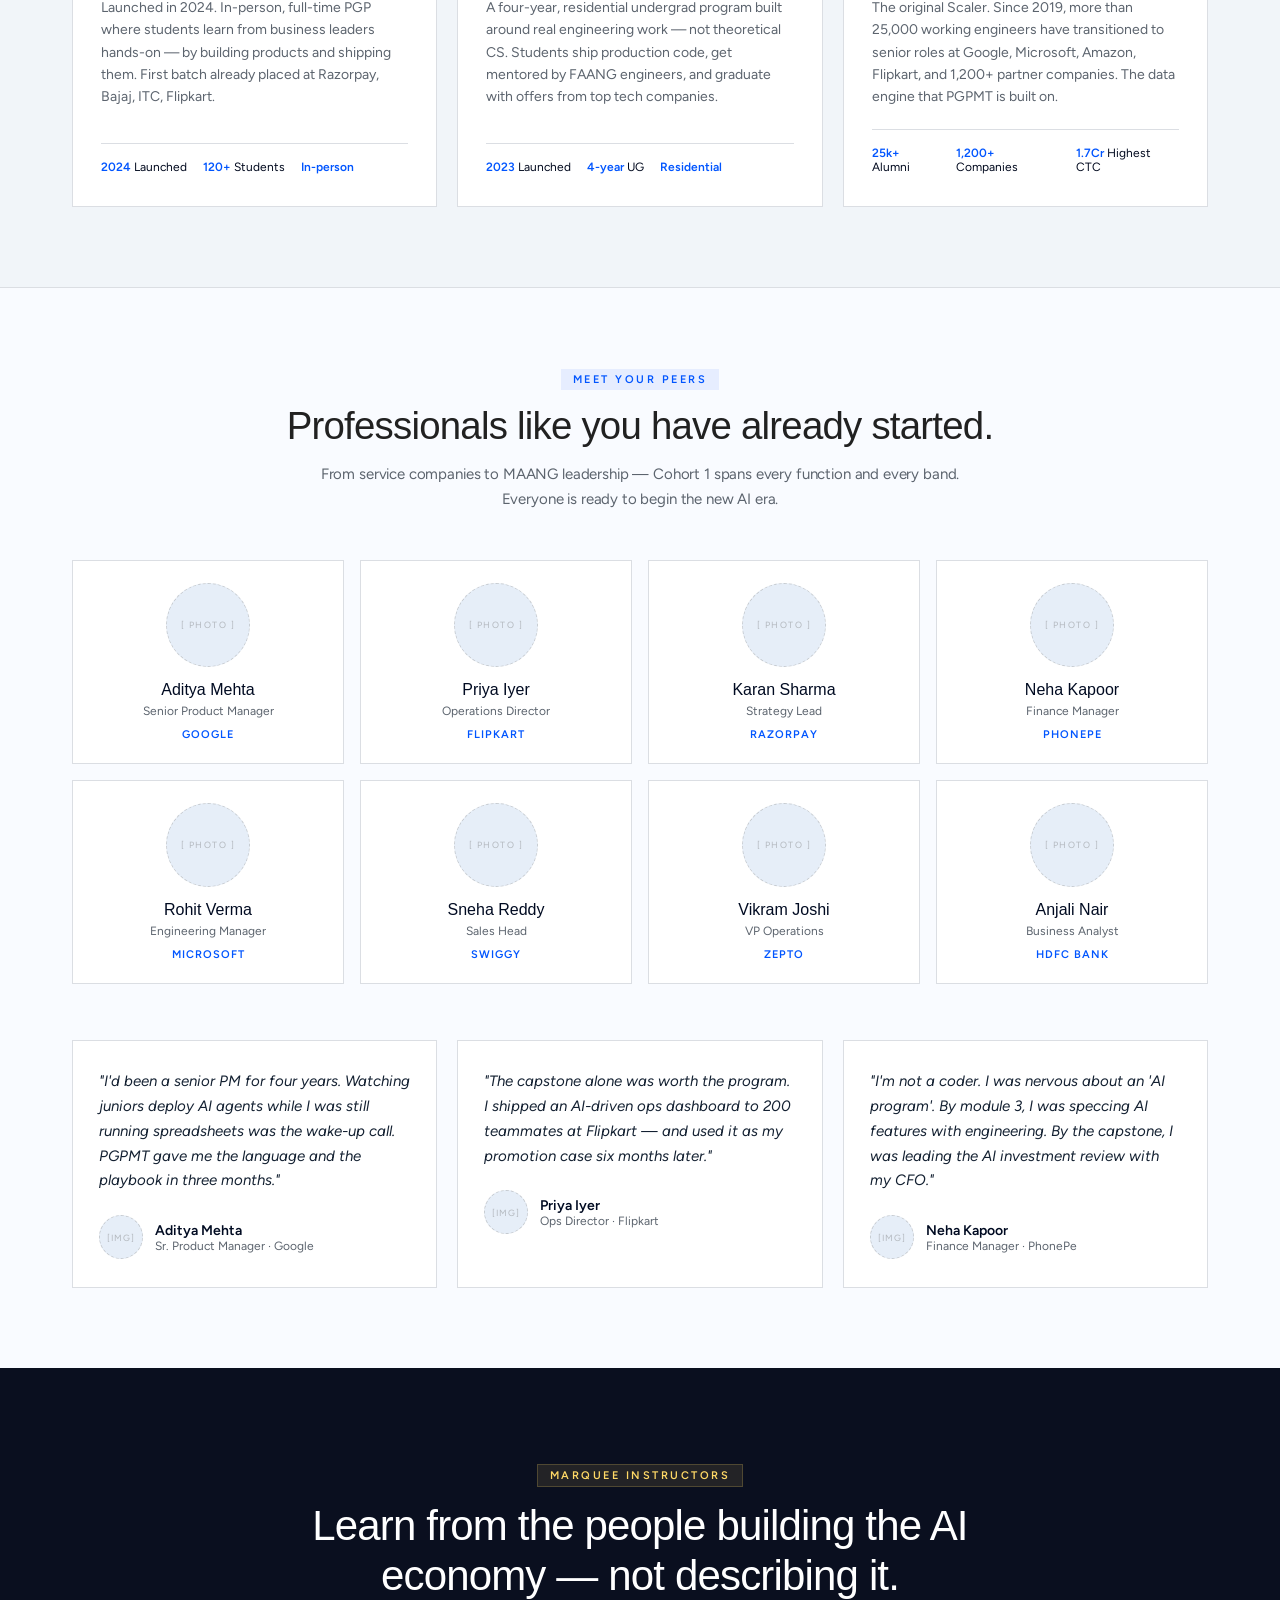
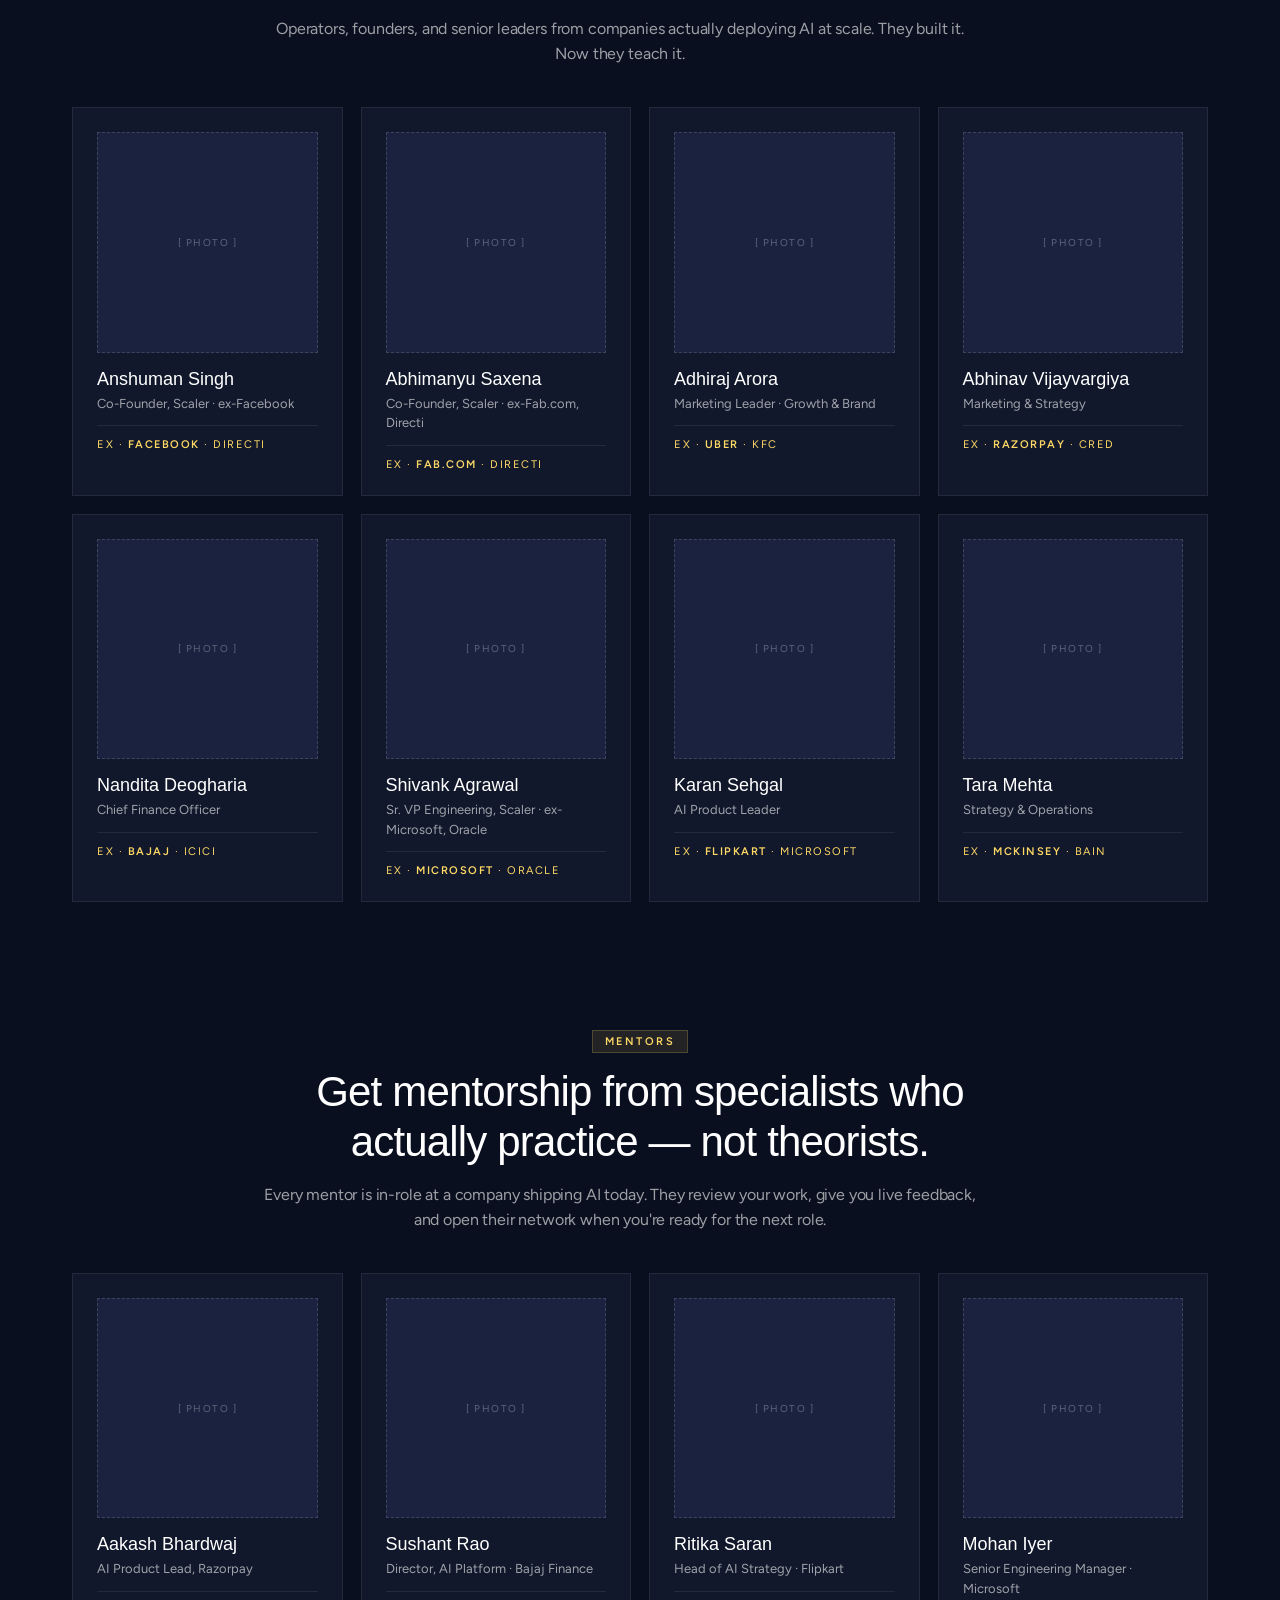
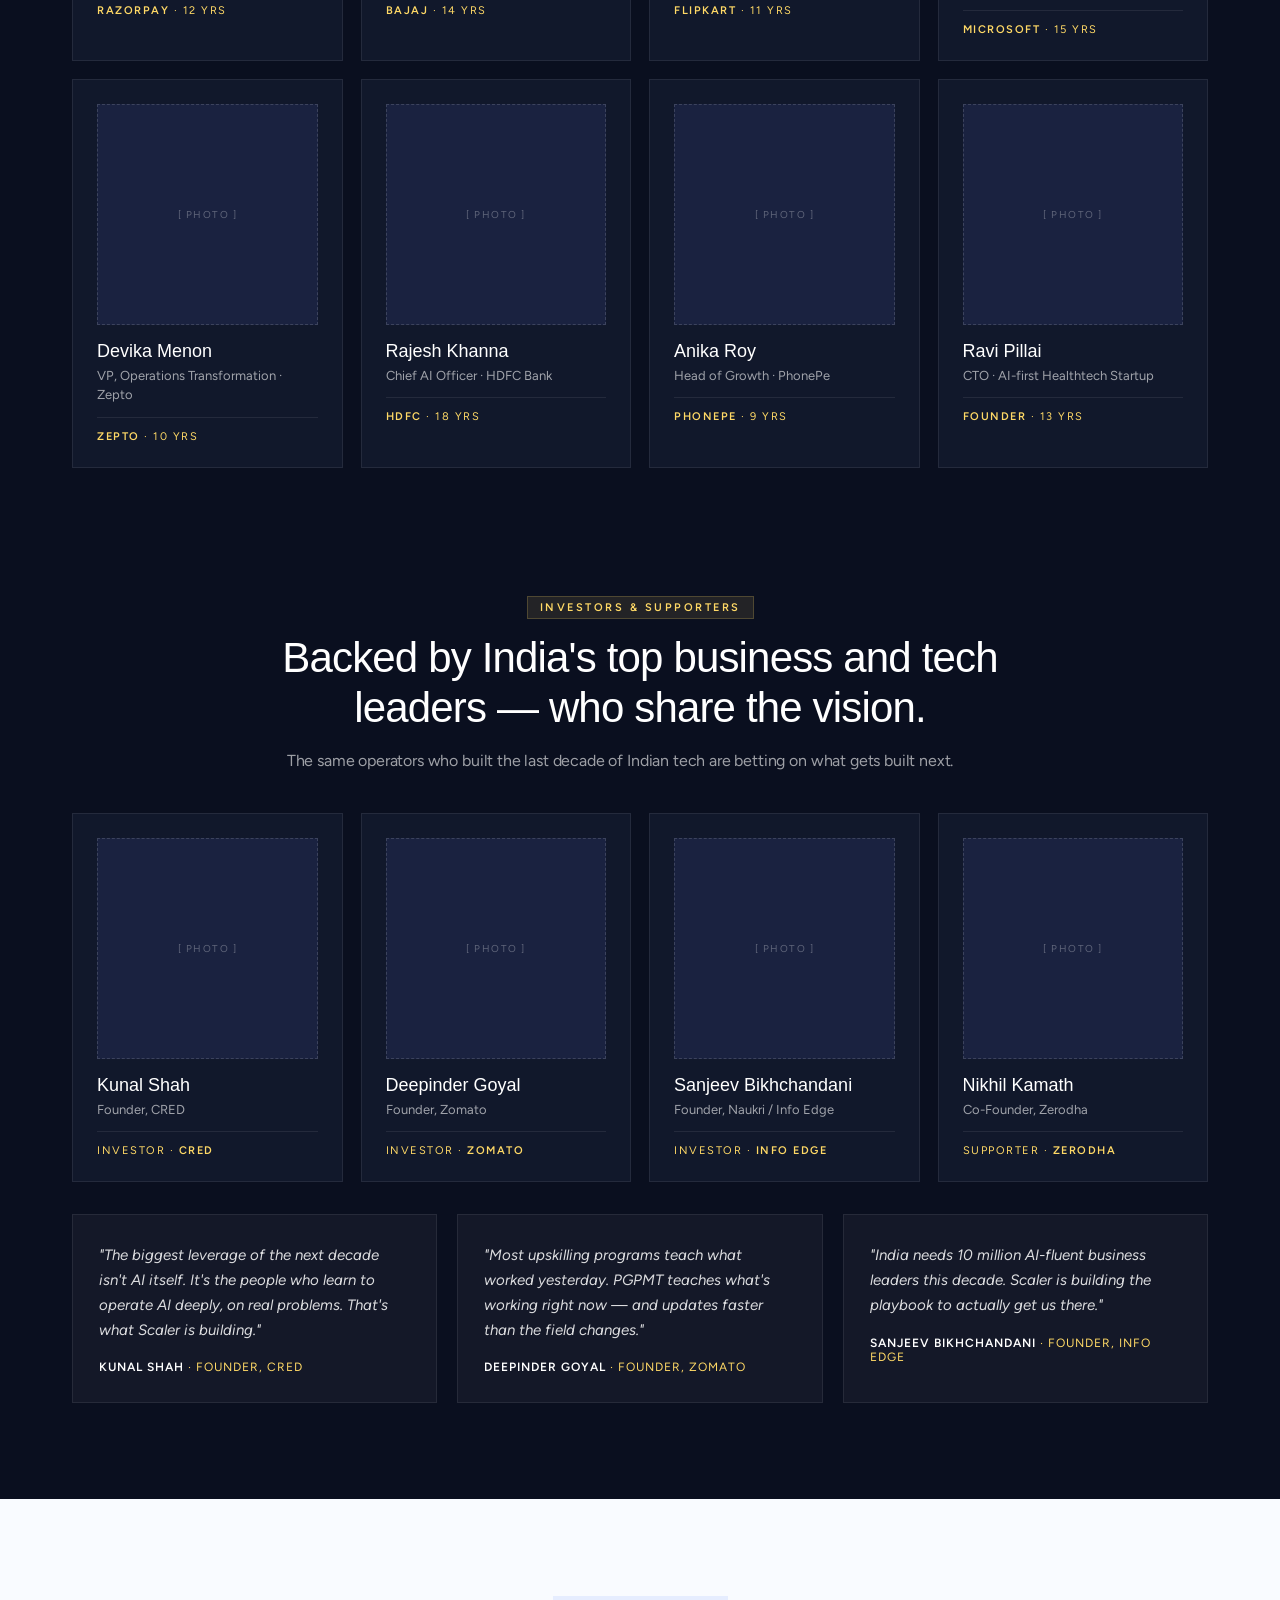
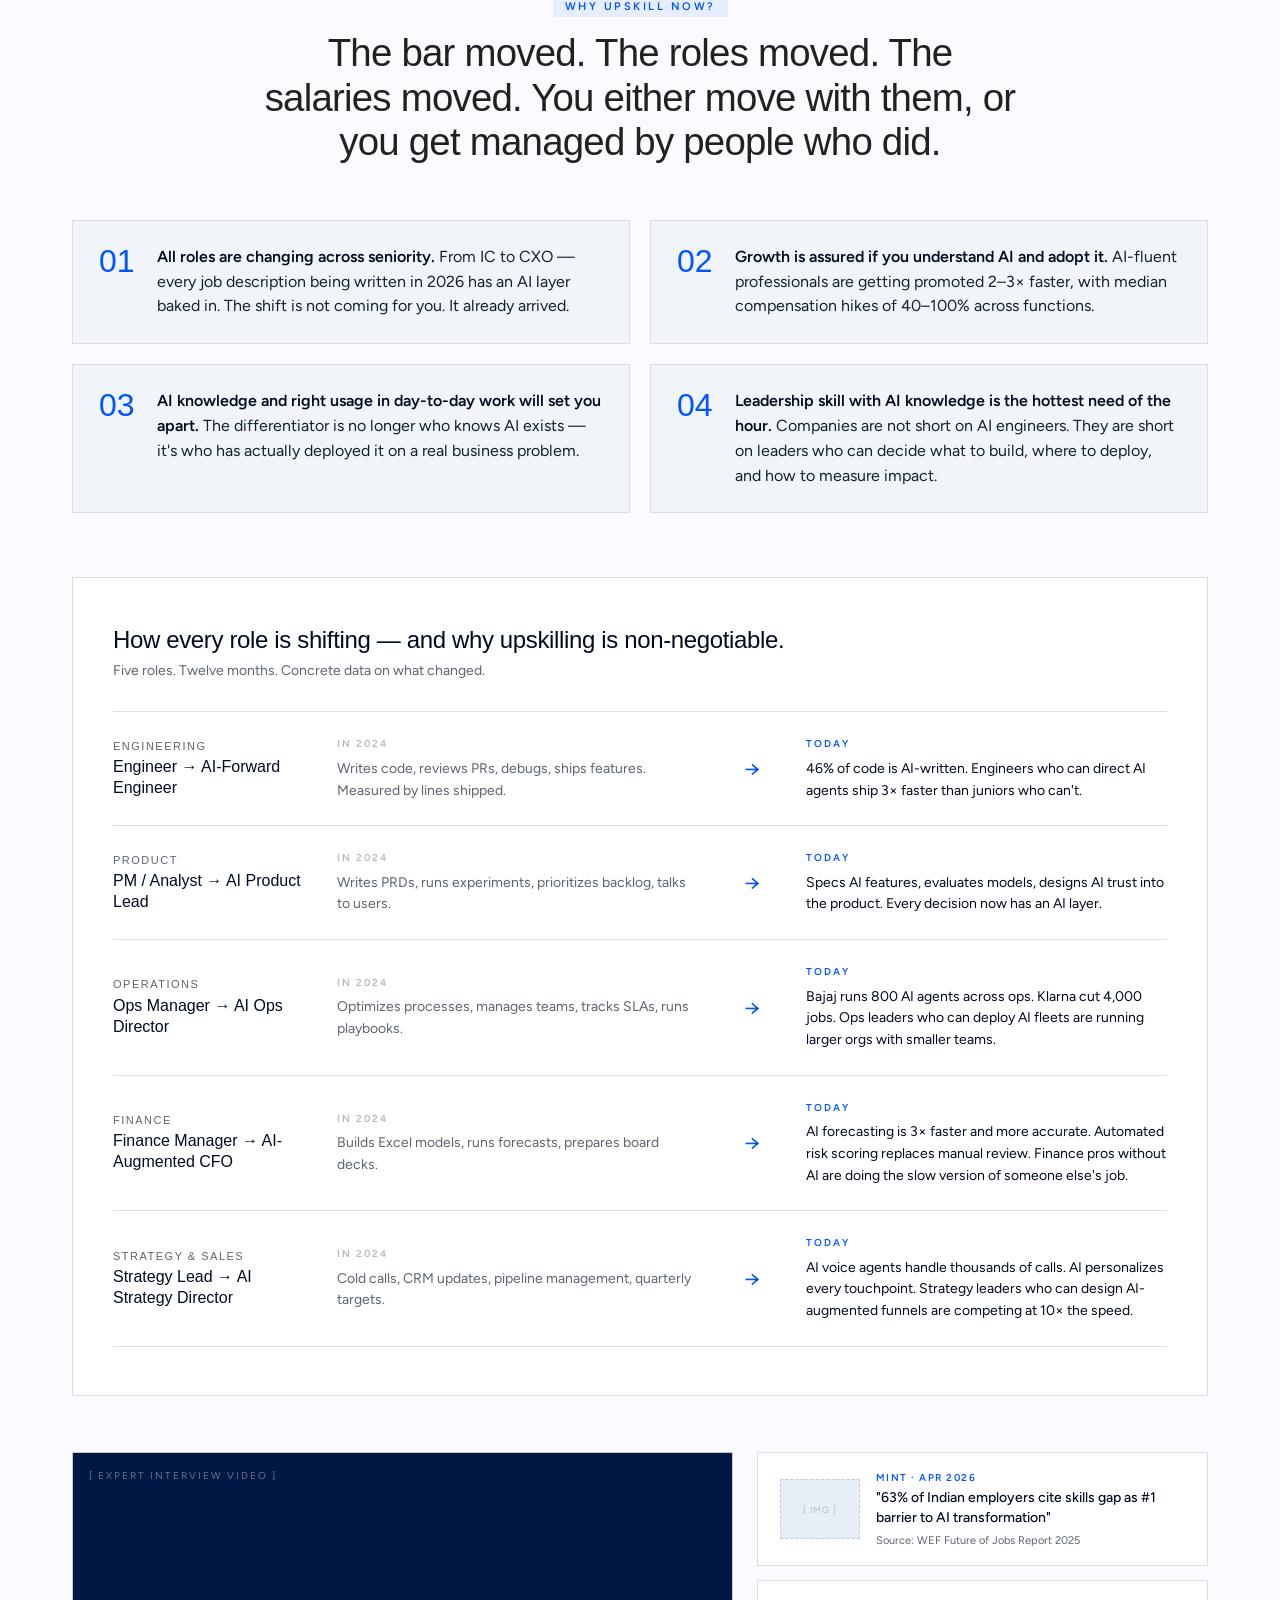
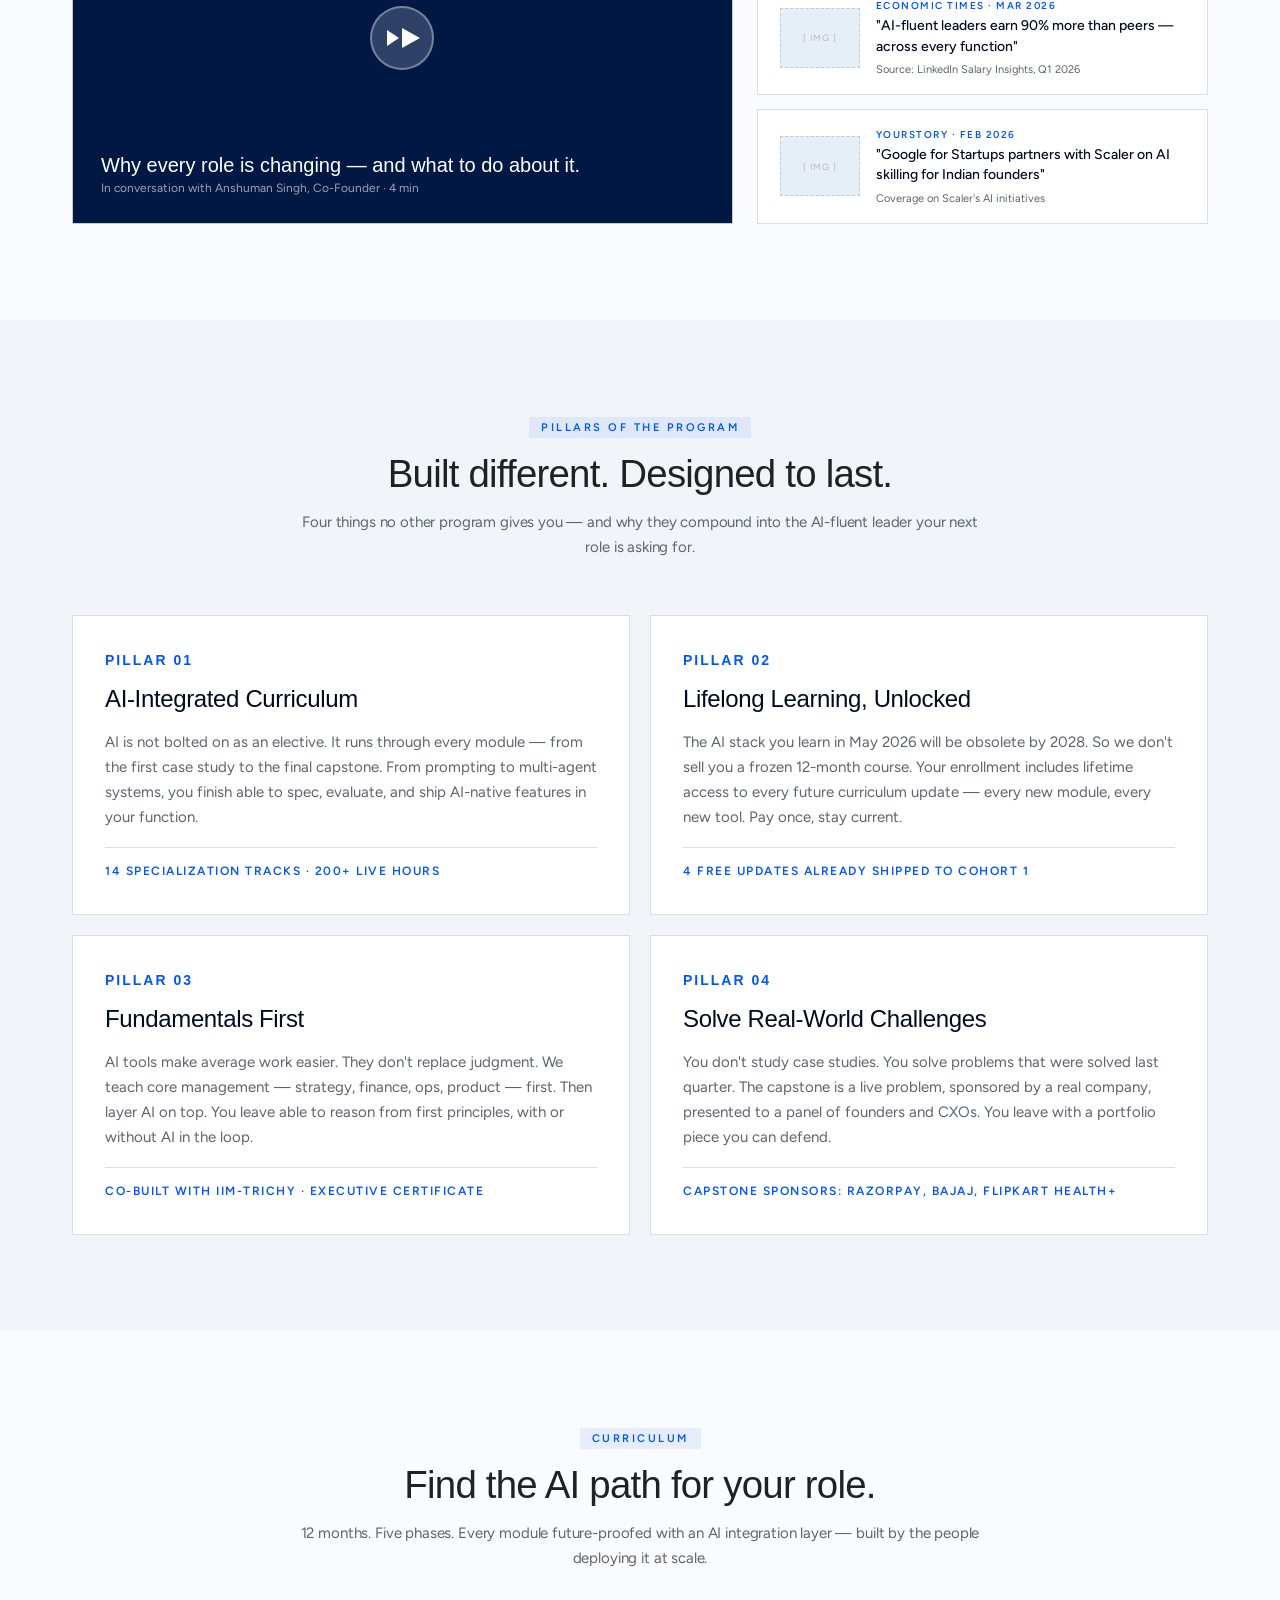
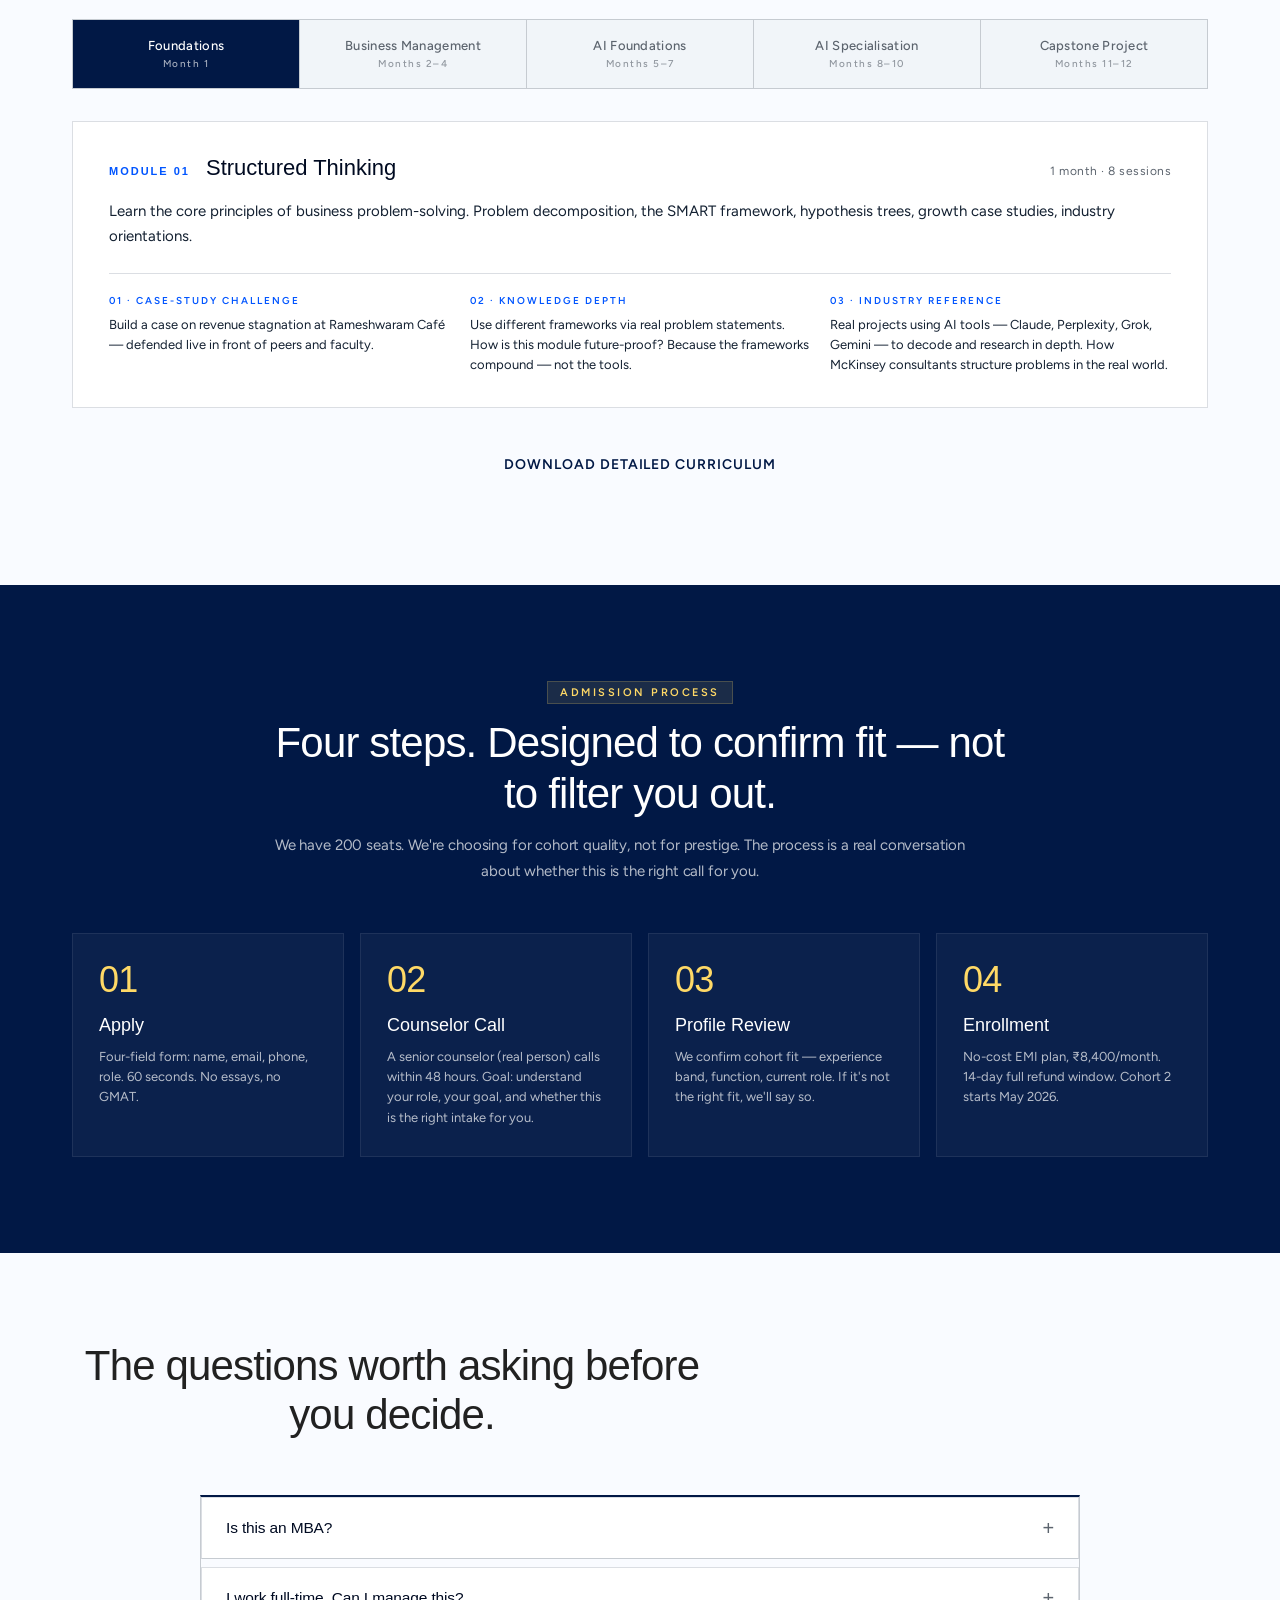
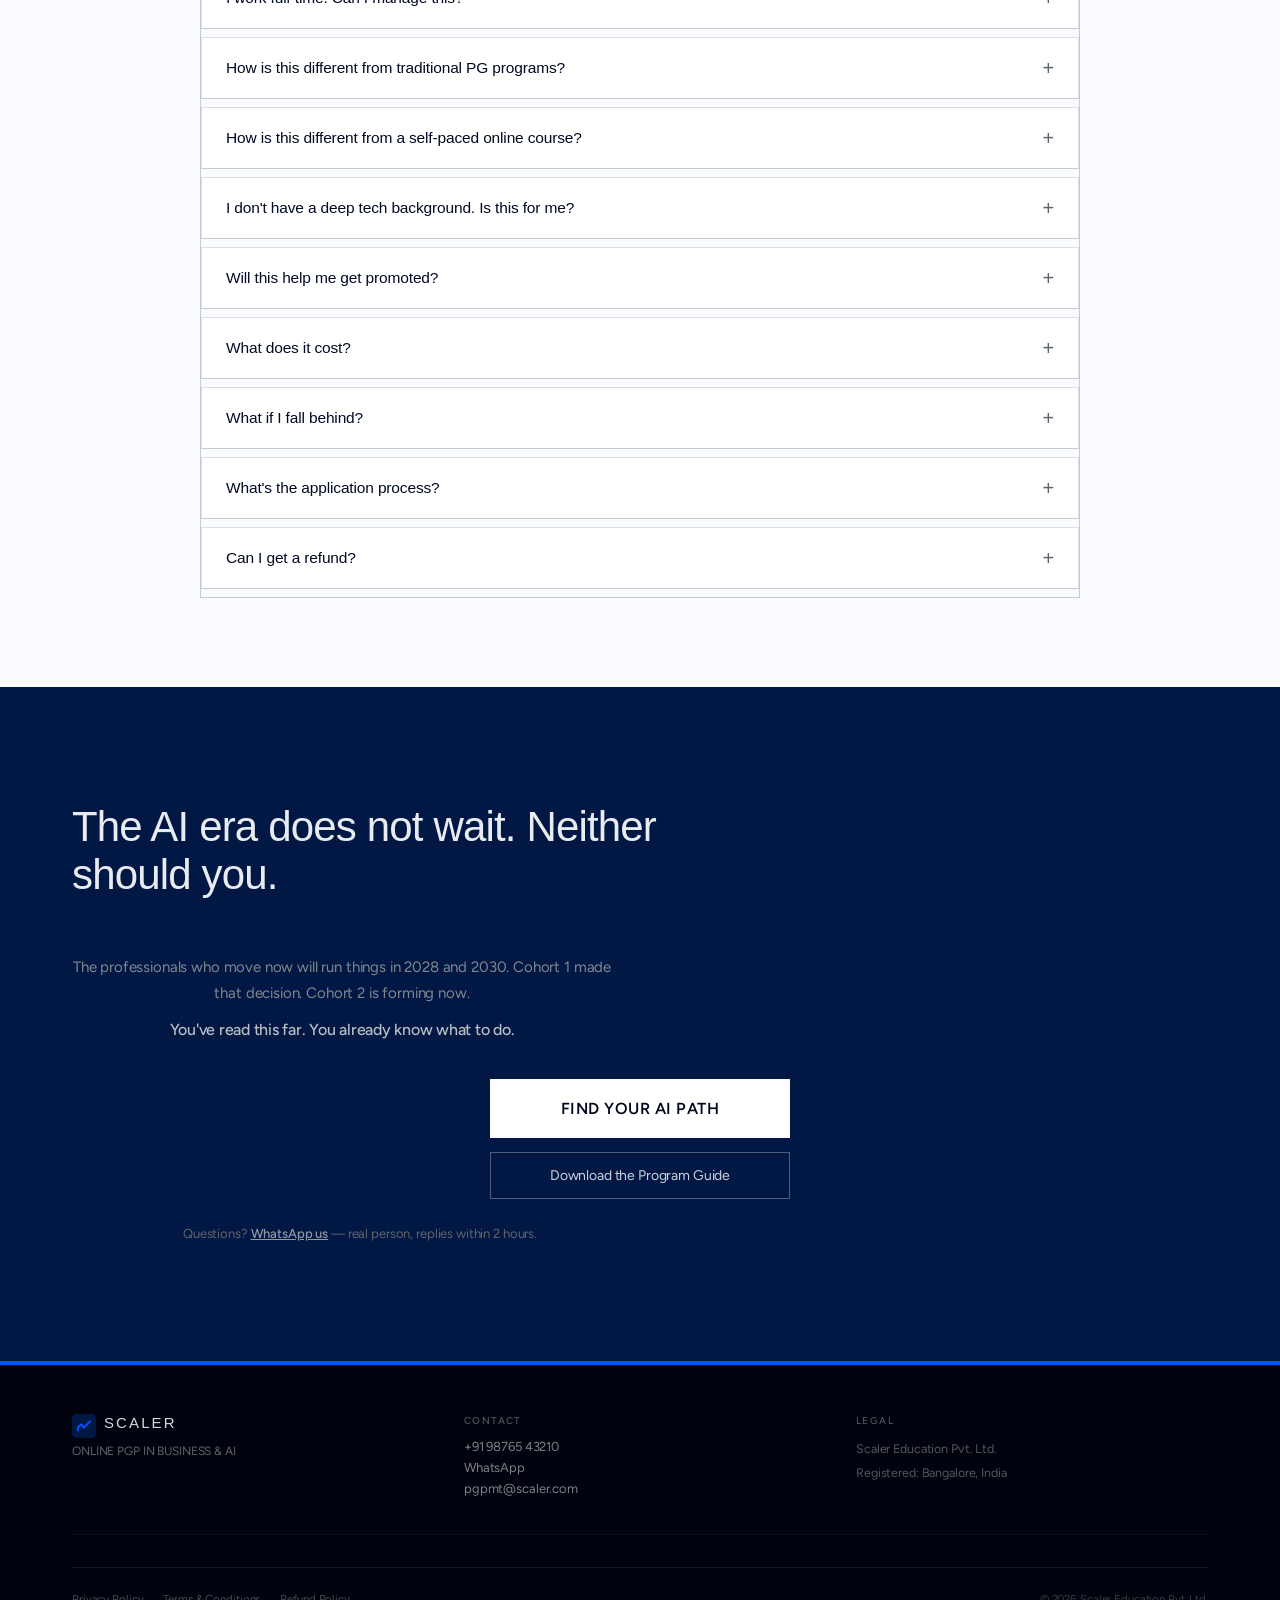
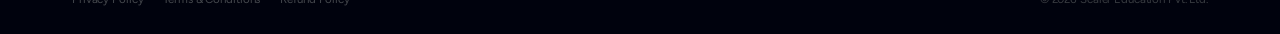
==== commit c9f4971b: "Rebuild page structure to v5 narrative - New hero: "Move into leadership with the skills the AI era " ====
--- a/index.html
+++ b/index.html
@@ -3,12 +3,13 @@
 <head>
 <meta charset="UTF-8">
 <meta name="viewport" content="width=device-width, initial-scale=1.0">
-<title>Scaler PGPMT — Post Graduate Program in Management & Technology</title>
+<title>Scaler PGPMT — Online PGP in Business & AI</title>
 <link rel="preconnect" href="https://fonts.googleapis.com">
 <link rel="preconnect" href="https://fonts.gstatic.com" crossorigin>
-<link href="https://fonts.googleapis.com/css2?family=Plus+Jakarta+Sans:wght@300;400;500&display=swap" rel="stylesheet">
+<link href="https://fonts.googleapis.com/css2?family=Figtree:wght@300;400;500;600&display=swap" rel="stylesheet">
 <link href="https://api.fontshare.com/v2/css?f[]=clash-grotesk@300,400,500&display=swap" rel="stylesheet">
 <link rel="stylesheet" href="styles.css">
+<link rel="stylesheet" href="premium.css">
 <style>
 /* ===== V4 ADDITIONS ===== */
 
@@ -16,13 +17,14 @@
 .annotation {
   display: none;
   background: #FFFBE6;
-  border-left: 3px solid #FFD966;
+  border: 1px solid #FFD966;
+  border-top: 3px solid #FFD966;
   padding: 14px 18px;
   font-size: 13px;
   line-height: 1.6;
   color: #444;
   margin-bottom: 32px;
-  font-family: 'Plus Jakarta Sans', sans-serif;
+  font-family: 'Figtree', sans-serif;
 }
 body.annotations-on .annotation { display: block; }
 
@@ -38,7 +40,7 @@
   padding: 8px 12px;
   z-index: 9000;
   font-size: 12px;
-  font-family: 'Plus Jakarta Sans', sans-serif;
+  font-family: 'Figtree', sans-serif;
   color: #444;
 }
 .annotation-switch {
@@ -84,15 +86,16 @@
   transition: background 0.15s;
 }
 .who-tab:last-child { border-bottom: none; }
-.who-tab:hover { background: #f5f5f5; }
+.who-tab:hover { background: #F5F8FF; }
 .who-tab.active {
-  background: var(--navy);
+  background: #F0F4FF;
+  border-left: 3px solid var(--blue);
 }
 .who-tab.active .who-exp {
-  color: var(--amber);
+  color: var(--blue);
 }
 .who-tab.active .who-title {
-  color: #fff;
+  color: #212121;
 }
 .who-exp {
   font-size: 10px;
@@ -174,7 +177,7 @@
 }
 .who-quote-panel {
   display: none;
-  background: var(--navy);
+  background: #F0F4FF;
   padding: 48px 32px 40px;
   height: 100%;
   position: relative;
@@ -183,14 +186,15 @@
 .who-quote-mark {
   font-size: 64px;
   font-family: 'Clash Grotesk', sans-serif;
-  color: rgba(255,255,255,0.15);
+  color: var(--blue);
+  opacity: 0.25;
   line-height: 1;
   margin-bottom: 16px;
 }
 .who-quote-text {
   font-size: 17px;
   font-style: italic;
-  color: rgba(255,255,255,0.85);
+  color: #212121;
   line-height: 1.65;
   letter-spacing: -0.3px;
 }
@@ -199,13 +203,13 @@
   font-weight: 600;
   text-transform: uppercase;
   letter-spacing: 2px;
-  color: rgba(255,255,255,0.4);
+  color: var(--blue);
   margin-top: 28px;
   margin-bottom: 8px;
 }
 .who-outcome-text {
   font-size: 13px;
-  color: rgba(255,255,255,0.65);
+  color: #616161;
   line-height: 1.55;
 }
 /* Responsive */
@@ -247,9 +251,10 @@
   max-width: 640px;
   margin: 0 auto 56px;
   line-height: 1.45;
-  border-left: 3px solid var(--blue);
-  padding-left: 20px;
   text-align: left;
+  padding: 20px 24px;
+  background: var(--ice);
+  border: 1px solid var(--steel);
 }
 .wop-header-statement .wop-gap-highlight {
   color: var(--blue);
@@ -473,13 +478,13 @@
   flex-shrink: 0;
 }
 .data-card-compact-desc {
-  font-family: 'Plus Jakarta Sans', sans-serif;
+  font-family: 'Figtree', sans-serif;
   font-size: 13px;
   color: rgba(255,255,255,0.65);
   line-height: 1.4;
 }
 .data-card-compact-source {
-  font-family: 'Plus Jakarta Sans', sans-serif;
+  font-family: 'Figtree', sans-serif;
   font-size: 10px;
   font-weight: 500;
   text-transform: uppercase;
@@ -655,7 +660,7 @@
 }
 .role-btn {
   padding: 8px 18px;
-  font-family: 'Plus Jakarta Sans', sans-serif;
+  font-family: 'Figtree', sans-serif;
   font-size: 13px;
   font-weight: 500;
   color: rgba(255,255,255,0.6);
@@ -780,8 +785,8 @@
   .who-tab { border-bottom: none; border-right: 1px solid var(--border-light); min-width: 160px; flex-shrink: 0; }
   .who-tab:last-child { border-right: none; }
 }
-.who-tab:hover { background: var(--panel); }
-.who-tab.active { background: var(--navy); }
+.who-tab:hover { background: #F5F8FF; }
+.who-tab.active { background: #F0F4FF; border-left: 3px solid var(--blue); }
 .who-tab-exp {
   font-size: 10px;
   font-weight: 500;
@@ -790,7 +795,7 @@
   color: var(--muted);
   margin-bottom: 4px;
 }
-.who-tab.active .who-tab-exp { color: var(--amber); }
+.who-tab.active .who-tab-exp { color: var(--blue); }
 .who-tab-title {
   font-family: 'Clash Grotesk', sans-serif;
   font-size: 13px;
@@ -798,7 +803,7 @@
   color: var(--heading);
   line-height: 1.4;
 }
-.who-tab.active .who-tab-title { color: #fff; }
+.who-tab.active .who-tab-title { color: #212121; }
 
 .who-panel-area { position: relative; overflow: hidden; }
 .who-panel { display: none; padding: 32px; }
@@ -848,7 +853,7 @@
   background: var(--blue);
 }
 .who-panel-right {
-  background: var(--navy);
+  background: #F0F4FF;
   position: relative;
   display: flex;
   flex-direction: column;
@@ -860,19 +865,20 @@
 }
 .who-panel-quote {
   padding: 20px 20px 24px;
-  background: rgba(0,0,0,0.25);
+  background: transparent;
 }
 .who-quote-mark {
   font-family: 'Clash Grotesk', sans-serif;
   font-size: 32px;
-  color: var(--amber);
+  color: var(--blue);
+  opacity: 0.3;
   line-height: 1;
   margin-bottom: 4px;
 }
 .who-quote-text {
   font-size: 13px;
   font-style: italic;
-  color: rgba(255,255,255,0.85);
+  color: #212121;
   line-height: 1.6;
 }
 
@@ -906,8 +912,8 @@
   .curr-tab { border-bottom: none; border-right: 1px solid var(--border-light); min-width: 160px; flex-shrink: 0; }
   .curr-tab:last-child { border-right: none; }
 }
-.curr-tab:hover { background: rgba(0,0,0,0.04); }
-.curr-tab.active { background: var(--navy); }
+.curr-tab:hover { background: #F0F4FF; }
+.curr-tab.active { background: var(--panel); border-left: 3px solid var(--blue); }
 .curr-tab-title {
   font-family: 'Clash Grotesk', sans-serif;
   font-size: 13px;
@@ -915,15 +921,15 @@
   color: var(--heading);
   margin-bottom: 4px;
 }
-.curr-tab.active .curr-tab-title { color: #fff; }
+.curr-tab.active .curr-tab-title { color: #212121; }
 .curr-tab-meta {
   font-size: 11px;
   color: var(--muted);
 }
-.curr-tab.active .curr-tab-meta { color: var(--amber); }
-
-.curr-panel-area { position: relative; }
-.curr-panel { display: none; background: var(--navy); padding: 36px 40px; }
+.curr-tab.active .curr-tab-meta { color: var(--blue); }
+
+.curr-panel-area { position: relative; background: #fff; }
+.curr-panel { display: none; background: #fff; padding: 36px 40px; }
 .curr-panel.active { display: block; }
 @media (max-width: 760px) {
   .curr-panel { padding: 24px 20px; }
@@ -933,14 +939,14 @@
   font-weight: 500;
   text-transform: uppercase;
   letter-spacing: 1.5px;
-  color: var(--amber);
+  color: var(--blue);
   margin-bottom: 8px;
 }
 .curr-panel-title {
   font-family: 'Clash Grotesk', sans-serif;
   font-size: 22px;
   font-weight: 500;
-  color: #fff;
+  color: #212121;
   margin-bottom: 24px;
   line-height: 1.3;
 }
@@ -953,17 +959,17 @@
   font-family: 'Clash Grotesk', sans-serif;
   font-size: 28px;
   font-weight: 500;
-  color: #fff;
+  color: #212121;
   line-height: 1;
 }
 .curr-stat-label {
   font-size: 11px;
-  color: rgba(255,255,255,0.5);
+  color: #9ca3af;
   margin-top: 2px;
 }
 .curr-panel-divider {
   height: 1px;
-  background: rgba(255,255,255,0.12);
+  background: rgba(0,0,0,0.08);
   margin-bottom: 20px;
 }
 .curr-panel-section-label {
@@ -971,7 +977,7 @@
   font-weight: 500;
   text-transform: uppercase;
   letter-spacing: 1.5px;
-  color: rgba(255,255,255,0.4);
+  color: #9ca3af;
   margin-bottom: 20px;
 }
 .curr-numbered-list {
@@ -984,15 +990,15 @@
   gap: 16px;
   align-items: flex-start;
   font-size: 14px;
-  color: rgba(255,255,255,0.8);
+  color: #616161;
   line-height: 1.6;
 }
-.curr-numbered-item strong { color: #fff; }
+.curr-numbered-item strong { color: #212121; }
 .curr-num {
   font-family: 'Clash Grotesk', sans-serif;
   font-size: 13px;
   font-weight: 500;
-  color: var(--amber);
+  color: var(--blue);
   flex-shrink: 0;
   width: 24px;
   margin-top: 1px;
@@ -1133,7 +1139,7 @@
 .decade-connector-arrow {
   font-size: 18px;
   color: var(--blue);
-  font-family: 'Plus Jakarta Sans', sans-serif;
+  font-family: 'Figtree', sans-serif;
   line-height: 1;
 }
 .decade-badge {
@@ -1322,7 +1328,7 @@
 
 /* ===== FIVE PILLARS — DARK HORIZONTAL ROWS ===== */
 .pillars-dark-section {
-  background: #111;
+  background: var(--bg-alt, #FAFAFA);
   padding: 80px 0 0;
 }
 .pillars-dark-header {
@@ -1334,14 +1340,14 @@
   font-weight: 500;
   text-transform: uppercase;
   letter-spacing: 2px;
-  color: var(--amber);
+  color: var(--blue);
   margin-bottom: 14px;
 }
 .pillars-dark-title {
   font-family: 'Clash Grotesk', sans-serif;
   font-size: 36px;
   font-weight: 500;
-  color: #fff;
+  color: #212121;
   letter-spacing: -1px;
   line-height: 1.15;
   max-width: 640px;
@@ -1355,7 +1361,7 @@
   display: grid;
   grid-template-columns: 380px 1fr;
   gap: 0;
-  border-top: 1px solid rgba(255,255,255,0.08);
+  border-top: 1px solid rgba(0,0,0,0.08);
   min-height: 220px;
 }
 @media (max-width: 960px) {
@@ -1366,10 +1372,10 @@
   display: flex;
   flex-direction: column;
   justify-content: flex-start;
-  border-right: 1px solid rgba(255,255,255,0.08);
+  border-right: 1px solid rgba(0,0,0,0.08);
 }
 @media (max-width: 960px) {
-  .pillar-row-left { border-right: none; border-bottom: 1px solid rgba(255,255,255,0.08); padding: 32px 0 24px; }
+  .pillar-row-left { border-right: none; border-bottom: 1px solid rgba(0,0,0,0.08); padding: 32px 0 24px; }
 }
 .pillar-row-num {
   font-family: 'Clash Grotesk', sans-serif;
@@ -1384,14 +1390,14 @@
   font-weight: 500;
   text-transform: uppercase;
   letter-spacing: 2px;
-  color: rgba(255,255,255,0.35);
+  color: #9ca3af;
   margin-bottom: 10px;
 }
 .pillar-row-title {
   font-family: 'Clash Grotesk', sans-serif;
   font-size: 20px;
   font-weight: 500;
-  color: #fff;
+  color: #212121;
   margin-bottom: 18px;
   line-height: 1.3;
 }
@@ -1405,7 +1411,7 @@
 }
 .pillar-row-bullets li {
   font-size: 13px;
-  color: rgba(255,255,255,0.6);
+  color: #616161;
   line-height: 1.55;
   padding-left: 18px;
   position: relative;
@@ -1417,7 +1423,7 @@
   top: 7px;
   width: 6px;
   height: 6px;
-  background: var(--amber);
+  background: var(--blue);
   transform: rotate(45deg);
 }
 
@@ -1440,12 +1446,13 @@
 }
 .pillar-pill {
   padding: 9px 18px;
-  border: 1px solid rgba(255,255,255,0.15);
+  border: 1px solid rgba(0,0,0,0.12);
   font-size: 13px;
   font-weight: 500;
-  color: rgba(255,255,255,0.75);
+  color: #616161;
   white-space: nowrap;
   letter-spacing: 0.2px;
+  background: #fff;
 }
 .pillar-pill.blue {
   background: var(--blue);
@@ -1462,11 +1469,12 @@
 .pillar-tool-card {
   width: 160px;
   flex-shrink: 0;
-  border: 1px solid rgba(255,255,255,0.1);
+  border: 1px solid rgba(0,0,0,0.08);
   padding: 16px;
   display: flex;
   flex-direction: column;
   gap: 8px;
+  background: #fff;
 }
 .ptc-tool-name {
   font-size: 11px;
@@ -1479,12 +1487,12 @@
   font-family: 'Clash Grotesk', sans-serif;
   font-size: 13px;
   font-weight: 500;
-  color: #fff;
+  color: #212121;
   line-height: 1.35;
 }
 .ptc-desc {
   font-size: 11px;
-  color: rgba(255,255,255,0.45);
+  color: #9ca3af;
   line-height: 1.5;
 }
 
@@ -1497,19 +1505,21 @@
 .pillar-faculty-card {
   width: 160px;
   flex-shrink: 0;
-  border: 1px solid rgba(255,255,255,0.1);
+  border: 1px solid rgba(0,0,0,0.08);
   overflow: hidden;
+  background: #fff;
 }
 .pfc-photo {
   height: 80px;
   display: flex;
   align-items: flex-end;
   padding: 10px;
+  background: #F0F4FF;
 }
 .pfc-initials {
   width: 40px;
   height: 40px;
-  background: var(--navy);
+  background: var(--blue);
   display: flex;
   align-items: center;
   justify-content: center;
@@ -1517,7 +1527,7 @@
   font-size: 14px;
   font-weight: 500;
   color: #fff;
-  border: 1px solid rgba(255,255,255,0.15);
+  border: none;
 }
 .pfc-info {
   padding: 12px;
@@ -1526,12 +1536,12 @@
   font-family: 'Clash Grotesk', sans-serif;
   font-size: 13px;
   font-weight: 500;
-  color: #fff;
+  color: #212121;
   margin-bottom: 3px;
 }
 .pfc-co {
   font-size: 11px;
-  color: rgba(255,255,255,0.45);
+  color: #9ca3af;
   line-height: 1.4;
 }
 
@@ -1544,29 +1554,30 @@
 .pillar-problem-card {
   width: 180px;
   flex-shrink: 0;
-  border: 1px solid rgba(255,255,255,0.1);
+  border: 1px solid rgba(0,0,0,0.08);
   padding: 16px;
   display: flex;
   flex-direction: column;
   gap: 10px;
+  background: #fff;
 }
 .ppc-brand {
   font-size: 10px;
   font-weight: 500;
   text-transform: uppercase;
   letter-spacing: 1.5px;
-  color: var(--amber);
+  color: var(--blue);
 }
 .ppc-challenge {
   font-family: 'Clash Grotesk', sans-serif;
   font-size: 13px;
   font-weight: 500;
-  color: #fff;
+  color: #212121;
   line-height: 1.4;
 }
 .ppc-metric {
   font-size: 11px;
-  color: rgba(255,255,255,0.45);
+  color: #9ca3af;
   line-height: 1.5;
 }
 
@@ -1578,27 +1589,28 @@
   align-content: flex-start;
 }
 .capstone-stat-block {
-  border: 1px solid rgba(255,255,255,0.1);
+  border: 1px solid rgba(0,0,0,0.08);
   padding: 16px 20px;
   min-width: 140px;
+  background: #fff;
 }
 .csb-value {
   font-family: 'Clash Grotesk', sans-serif;
   font-size: 26px;
   font-weight: 500;
-  color: #fff;
+  color: #212121;
   line-height: 1;
   margin-bottom: 4px;
 }
 .csb-label {
   font-size: 11px;
-  color: rgba(255,255,255,0.45);
+  color: #9ca3af;
   line-height: 1.4;
 }
 
-/* ===== CURRICULUM — DARK THEME ===== */
+/* ===== CURRICULUM — LIGHT THEME ===== */
 .curr-dark-section {
-  background: #111;
+  background: #ffffff;
   padding: 80px 0;
 }
 .curr-dark-header {
@@ -1610,14 +1622,14 @@
   font-weight: 500;
   text-transform: uppercase;
   letter-spacing: 2px;
-  color: var(--amber);
+  color: var(--blue);
   margin-bottom: 14px;
 }
 .curr-dark-title {
   font-family: 'Clash Grotesk', sans-serif;
   font-size: 36px;
   font-weight: 500;
-  color: #fff;
+  color: #212121;
   letter-spacing: -1px;
   line-height: 1.15;
   max-width: 680px;
@@ -1628,7 +1640,7 @@
 }
 .curr-dark-sub {
   font-size: 15px;
-  color: rgba(255,255,255,0.5);
+  color: #616161;
   max-width: 560px;
   margin: 0 auto;
   line-height: 1.6;
@@ -1638,25 +1650,25 @@
   display: grid;
   grid-template-columns: 220px 1fr;
   gap: 0;
-  border: 1px solid rgba(255,255,255,0.1);
+  border: 1px solid rgba(0,0,0,0.08);
 }
 @media (max-width: 760px) {
   .curr-dark-split { grid-template-columns: 1fr; }
 }
 
 .curr-dark-tabs {
-  border-right: 1px solid rgba(255,255,255,0.1);
+  border-right: 1px solid rgba(0,0,0,0.08);
   display: flex;
   flex-direction: column;
 }
 @media (max-width: 760px) {
-  .curr-dark-tabs { flex-direction: row; overflow-x: auto; border-right: none; border-bottom: 1px solid rgba(255,255,255,0.1); }
+  .curr-dark-tabs { flex-direction: row; overflow-x: auto; border-right: none; border-bottom: 1px solid rgba(0,0,0,0.08); }
 }
 
 .curr-dark-tab {
   padding: 22px 20px;
   cursor: pointer;
-  border-bottom: 1px solid rgba(255,255,255,0.08);
+  border-bottom: 1px solid rgba(0,0,0,0.06);
   border-left: 3px solid transparent;
   transition: background 0.15s, border-color 0.15s;
   display: flex;
@@ -1665,10 +1677,10 @@
 }
 .curr-dark-tab:last-child { border-bottom: none; }
 @media (max-width: 760px) {
-  .curr-dark-tab { border-bottom: none; border-left: none; border-right: 1px solid rgba(255,255,255,0.08); min-width: 150px; flex-shrink: 0; border-top: 3px solid transparent; }
-}
-.curr-dark-tab:hover { background: rgba(255,255,255,0.04); }
-.curr-dark-tab.active { border-left-color: var(--blue); background: rgba(0,85,255,0.08); }
+  .curr-dark-tab { border-bottom: none; border-left: none; border-right: 1px solid rgba(0,0,0,0.06); min-width: 150px; flex-shrink: 0; border-top: 3px solid transparent; }
+}
+.curr-dark-tab:hover { background: #F0F4FF; }
+.curr-dark-tab.active { border-left-color: var(--blue); background: #fff; }
 @media (max-width: 760px) {
   .curr-dark-tab.active { border-left-color: transparent; border-top-color: var(--blue); }
 }
@@ -1678,20 +1690,20 @@
   font-weight: 500;
   text-transform: uppercase;
   letter-spacing: 1.5px;
-  color: rgba(255,255,255,0.35);
-  background: rgba(255,255,255,0.07);
+  color: #9ca3af;
+  background: #F5F5F5;
   padding: 2px 7px;
   width: fit-content;
 }
-.curr-dark-tab.active .curr-dark-tab-badge { color: var(--amber); background: rgba(255,215,0,0.1); }
+.curr-dark-tab.active .curr-dark-tab-badge { color: var(--blue); background: #EEF2FF; }
 .curr-dark-tab-name {
   font-family: 'Clash Grotesk', sans-serif;
   font-size: 13px;
   font-weight: 500;
-  color: rgba(255,255,255,0.5);
+  color: #616161;
   line-height: 1.35;
 }
-.curr-dark-tab.active .curr-dark-tab-name { color: #fff; }
+.curr-dark-tab.active .curr-dark-tab-name { color: #212121; }
 
 .curr-dark-panel-area { position: relative; }
 .curr-dark-panel { display: none; padding: 0; }
@@ -1747,7 +1759,7 @@
 }
 .curr-dark-module {
   padding: 28px 36px;
-  border-bottom: 1px solid rgba(255,255,255,0.08);
+  border-bottom: 1px solid rgba(0,0,0,0.06);
 }
 .curr-dark-module:last-child { border-bottom: none; }
 @media (max-width: 600px) {
@@ -1758,14 +1770,14 @@
   font-weight: 500;
   text-transform: uppercase;
   letter-spacing: 2px;
-  color: rgba(255,255,255,0.3);
+  color: #9ca3af;
   margin-bottom: 4px;
 }
 .curr-dark-module-name {
   font-family: 'Clash Grotesk', sans-serif;
   font-size: 16px;
   font-weight: 500;
-  color: #fff;
+  color: #212121;
   margin-bottom: 16px;
   line-height: 1.35;
 }
@@ -1774,7 +1786,7 @@
   font-weight: 500;
   text-transform: uppercase;
   letter-spacing: 1.5px;
-  color: rgba(255,255,255,0.3);
+  color: #9ca3af;
   margin-bottom: 10px;
 }
 .curr-dark-topics {
@@ -1785,16 +1797,18 @@
 }
 .curr-dark-topic {
   padding: 5px 11px;
-  border: 1px solid rgba(255,255,255,0.12);
+  border: 1px solid rgba(0,0,0,0.1);
   font-size: 12px;
-  color: rgba(255,255,255,0.6);
+  color: #444;
+  background: var(--bg-alt, #FAFAFA);
+  border-radius: 4px;
 }
 .curr-dark-cases-label {
   font-size: 10px;
   font-weight: 500;
   text-transform: uppercase;
   letter-spacing: 1.5px;
-  color: rgba(255,255,255,0.3);
+  color: #9ca3af;
   margin-bottom: 10px;
 }
 .curr-dark-cases {
@@ -1804,8 +1818,9 @@
 }
 .curr-dark-case-card {
   padding: 10px 14px;
-  border: 1px solid rgba(255,255,255,0.1);
-  background: rgba(255,255,255,0.03);
+  border: 1px solid rgba(0,0,0,0.08);
+  background: #F8FBFF;
+  border-radius: 4px;
   display: flex;
   flex-direction: column;
   gap: 3px;
@@ -1815,17 +1830,17 @@
   font-weight: 500;
   text-transform: uppercase;
   letter-spacing: 1.5px;
-  color: var(--amber);
+  color: var(--blue);
 }
 .cdc-title {
   font-size: 12px;
-  color: rgba(255,255,255,0.65);
+  color: #616161;
   line-height: 1.4;
 }
 
 /* ===== CAREER TRAJECTORY — SCRUBBER ===== */
 .career-scrubber-section {
-  background: #1a1a1a;
+  background: var(--bg-alt, #FAFAFA);
   padding: 80px 0;
 }
 .career-scrubber-header {
@@ -1837,14 +1852,14 @@
   font-weight: 500;
   text-transform: uppercase;
   letter-spacing: 2px;
-  color: var(--amber);
+  color: var(--blue);
   margin-bottom: 14px;
 }
 .career-scrubber-title {
   font-family: 'Clash Grotesk', sans-serif;
   font-size: 36px;
   font-weight: 500;
-  color: #fff;
+  color: #212121;
   letter-spacing: -1px;
   line-height: 1.15;
   max-width: 640px;
@@ -1855,7 +1870,7 @@
 }
 .career-scrubber-sub {
   font-size: 15px;
-  color: rgba(255,255,255,0.5);
+  color: #616161;
   max-width: 520px;
   margin: 0 auto;
   line-height: 1.6;
@@ -1874,7 +1889,7 @@
   font-weight: 500;
   text-transform: uppercase;
   letter-spacing: 1.5px;
-  color: rgba(255,255,255,0.4);
+  color: #9ca3af;
   flex-shrink: 0;
 }
 .scrubber-role-btns {
@@ -1884,14 +1899,15 @@
 }
 .scrubber-role-btn {
   padding: 8px 18px;
-  font-family: 'Plus Jakarta Sans', sans-serif;
+  font-family: 'Figtree', sans-serif;
   font-size: 13px;
   font-weight: 500;
-  color: rgba(255,255,255,0.5);
-  background: transparent;
-  border: 1px solid rgba(255,255,255,0.15);
+  color: #616161;
+  background: #fff;
+  border: 1px solid rgba(0,0,0,0.12);
   cursor: pointer;
   transition: all 0.15s;
+  border-radius: 4px;
 }
 .scrubber-role-btn.active,
 .scrubber-role-btn:hover {
@@ -1908,35 +1924,36 @@
   flex-wrap: wrap;
   margin-bottom: 24px;
 }
+.scrubber-exp-btns {
+  display: flex;
+  flex-wrap: wrap;
+  gap: 8px;
+}
 .scrubber-exp-label {
   font-size: 11px;
   font-weight: 500;
   text-transform: uppercase;
   letter-spacing: 1.5px;
-  color: rgba(255,255,255,0.4);
+  color: #9ca3af;
   flex-shrink: 0;
-}
-.scrubber-exp-btns {
-  display: flex;
-  flex-wrap: wrap;
-  gap: 8px;
 }
 .scrubber-exp-btn {
   padding: 6px 16px;
-  font-family: 'Plus Jakarta Sans', sans-serif;
+  font-family: 'Figtree', sans-serif;
   font-size: 12px;
   font-weight: 500;
-  color: rgba(255,255,255,0.5);
-  background: transparent;
-  border: 1px solid rgba(255,255,255,0.15);
+  color: #616161;
+  background: #fff;
+  border: 1px solid rgba(0,0,0,0.12);
   cursor: pointer;
   transition: all 0.15s;
+  border-radius: 4px;
 }
 .scrubber-exp-btn.active,
 .scrubber-exp-btn:hover {
-  background: var(--navy);
-  color: var(--amber);
-  border-color: var(--amber);
+  background: var(--blue);
+  color: #fff;
+  border-color: var(--blue);
 }
 
 /* Target role display */
@@ -1946,21 +1963,23 @@
   gap: 12px;
   margin-bottom: 32px;
   padding: 16px 24px;
-  border: 1px solid rgba(255,255,255,0.08);
+  border: 1px solid rgba(0,0,0,0.08);
+  background: #fff;
+  border-radius: 6px;
 }
 .scrubber-target-label {
   font-size: 11px;
   font-weight: 500;
   text-transform: uppercase;
   letter-spacing: 1.5px;
-  color: rgba(255,255,255,0.4);
+  color: #9ca3af;
   flex-shrink: 0;
 }
 .scrubber-target-role {
   font-family: 'Clash Grotesk', sans-serif;
   font-size: 18px;
   font-weight: 500;
-  color: var(--amber);
+  color: var(--blue);
 }
 
 /* Timeline phases (labels above scrubber) */
@@ -1975,29 +1994,30 @@
 }
 .scrubber-phase-label-item {
   padding: 10px 12px;
-  border: 1px solid rgba(255,255,255,0.08);
+  border: 1px solid rgba(0,0,0,0.08);
   border-right: none;
+  background: #fff;
   display: flex;
   flex-direction: column;
   gap: 3px;
   transition: border-color 0.2s, background 0.2s;
 }
-.scrubber-phase-label-item:last-child { border-right: 1px solid rgba(255,255,255,0.08); }
-.scrubber-phase-label-item.reached { border-color: rgba(0,85,255,0.4); background: rgba(0,85,255,0.06); }
+.scrubber-phase-label-item:last-child { border-right: 1px solid rgba(0,0,0,0.08); }
+.scrubber-phase-label-item.reached { border-color: rgba(0,85,255,0.3); background: #F0F4FF; }
 .spli-name {
   font-family: 'Clash Grotesk', sans-serif;
   font-size: 12px;
   font-weight: 500;
-  color: rgba(255,255,255,0.4);
+  color: #9ca3af;
   line-height: 1.3;
 }
-.scrubber-phase-label-item.reached .spli-name { color: #fff; }
+.scrubber-phase-label-item.reached .spli-name { color: #212121; }
 .spli-dur {
   font-size: 10px;
   font-weight: 500;
   text-transform: uppercase;
   letter-spacing: 1px;
-  color: rgba(255,255,255,0.2);
+  color: #d1d5db;
 }
 .scrubber-phase-label-item.reached .spli-dur { color: var(--blue); }
 
@@ -2011,7 +2031,7 @@
   appearance: none;
   width: 100%;
   height: 4px;
-  background: rgba(255,255,255,0.12);
+  background: rgba(0,0,0,0.1);
   outline: none;
   cursor: pointer;
   display: block;
@@ -2043,7 +2063,7 @@
   box-shadow: 0 0 0 4px rgba(0,85,255,0.25);
 }
 .scrubber-input::-webkit-slider-runnable-track {
-  background: linear-gradient(to right, var(--blue) var(--fill-pct, 0%), rgba(255,255,255,0.12) var(--fill-pct, 0%));
+  background: linear-gradient(to right, var(--blue) var(--fill-pct, 0%), rgba(0,0,0,0.1) var(--fill-pct, 0%));
   height: 6px;
   border-radius: 3px;
 }
@@ -2062,7 +2082,7 @@
   font-weight: 500;
   text-transform: uppercase;
   letter-spacing: 2px;
-  color: rgba(255,255,255,0.3);
+  color: #9ca3af;
   margin-bottom: 12px;
 }
 .scrubber-skills-pool {
@@ -2074,10 +2094,12 @@
 }
 .scrubber-skill-tag {
   padding: 6px 12px;
-  border: 1px solid rgba(255,255,255,0.15);
+  border: 1px solid rgba(0,0,0,0.1);
+  border-radius: 4px;
   font-size: 12px;
   font-weight: 500;
-  color: rgba(255,255,255,0.6);
+  color: #616161;
+  background: #fff;
   opacity: 0;
   transform: translateY(6px);
   transition: opacity 0.25s ease, transform 0.25s ease;
@@ -2101,7 +2123,7 @@
   font-weight: 500;
   text-transform: uppercase;
   letter-spacing: 2px;
-  color: rgba(255,255,255,0.3);
+  color: #9ca3af;
   margin-bottom: 12px;
 }
 .scrubber-prob-row {
@@ -2122,9 +2144,10 @@
 .prob-bar-track {
   width: 100%;
   height: 60px;
-  background: rgba(255,255,255,0.06);
+  background: rgba(0,0,0,0.06);
   display: flex;
   align-items: flex-end;
+  border-radius: 2px;
 }
 .prob-bar-fill {
   width: 100%;
@@ -2136,7 +2159,7 @@
   font-family: 'Clash Grotesk', sans-serif;
   font-size: 10px;
   font-weight: 500;
-  color: rgba(255,255,255,0.4);
+  color: #9ca3af;
 }
 .prob-bar-wrap.active .prob-bar-val { color: var(--blue); }
 
@@ -2144,18 +2167,21 @@
   font-family: 'Clash Grotesk', sans-serif;
   font-size: 42px;
   font-weight: 500;
-  color: #fff;
+  color: #212121;
   line-height: 1;
   flex-shrink: 0;
   padding-bottom: 4px;
   transition: opacity 0.3s;
   opacity: 0.2;
 }
-.scrubber-prob-end-pct.lit { opacity: 1; color: var(--amber); }
+.scrubber-prob-end-pct.lit { opacity: 1; color: var(--blue); }
 
 /* Outcome box */
 .scrubber-outcome {
-  border: 1px solid rgba(255,255,255,0.1);
+  border: 1px solid rgba(0,0,0,0.08);
+  background: #fff;
+  border-radius: 8px;
+  box-shadow: 0 1px 3px rgba(0,0,0,0.06);
   padding: 24px 28px;
   display: flex;
   align-items: flex-start;
@@ -2167,14 +2193,14 @@
   font-weight: 500;
   text-transform: uppercase;
   letter-spacing: 2px;
-  color: var(--amber);
+  color: var(--blue);
   margin-bottom: 8px;
 }
 .scrubber-outcome-roles {
   font-family: 'Clash Grotesk', sans-serif;
   font-size: 18px;
   font-weight: 500;
-  color: #fff;
+  color: #212121;
   line-height: 1.4;
 }
 .scrubber-outcome-block { flex: 1; min-width: 200px; }
@@ -2186,12 +2212,12 @@
   font-family: 'Clash Grotesk', sans-serif;
   font-size: 36px;
   font-weight: 500;
-  color: var(--amber);
+  color: var(--blue);
   line-height: 1;
 }
 .scrubber-outcome-pct-label {
   font-size: 11px;
-  color: rgba(255,255,255,0.4);
+  color: #9ca3af;
   margin-top: 4px;
 }
 
@@ -2203,36 +2229,39 @@
   gap: 32px;
   margin-top: 32px;
   padding: 24px 32px;
-  border: 1px solid rgba(255,255,255,0.12);
-  background: rgba(255,255,255,0.04);
+  border: 1px solid rgba(0,0,0,0.08);
+  background: #fff;
+  border-radius: 8px;
+  box-shadow: 0 1px 3px rgba(0,0,0,0.06);
 }
 .career-profile-cta-title {
   font-family: 'Clash Grotesk', sans-serif;
   font-size: 18px;
   font-weight: 500;
-  color: #fff;
+  color: #212121;
   margin-bottom: 4px;
 }
 .career-profile-cta-sub {
   font-size: 14px;
-  color: rgba(255,255,255,0.55);
+  color: #616161;
   line-height: 1.5;
 }
 .career-profile-cta-btn {
   flex-shrink: 0;
-  background: var(--amber);
-  color: #111;
-  font-family: 'Plus Jakarta Sans', sans-serif;
+  background: var(--blue);
+  color: #fff;
+  font-family: 'Figtree', sans-serif;
   font-size: 14px;
   font-weight: 500;
   padding: 12px 28px;
   border: none;
+  border-radius: 6px;
   cursor: pointer;
   white-space: nowrap;
   transition: background 0.2s;
 }
 .career-profile-cta-btn:hover {
-  background: #e6c24a;
+  background: #003DBB;
 }
 @media (max-width: 768px) {
   .career-profile-cta {
@@ -2246,7 +2275,7 @@
 /* ===== ROLE SHIFT DATE BADGE ===== */
 .role-shift-date {
   display: block;
-  font-family: 'Plus Jakarta Sans', sans-serif;
+  font-family: 'Figtree', sans-serif;
   font-size: 10px;
   font-weight: 600;
   text-transform: uppercase;
@@ -2521,8 +2550,9 @@
   flex: 1;
 }
 .cs-callout {
-  background: rgba(0,85,255,0.08);
-  border-left: 3px solid var(--blue);
+  background: rgba(0,85,255,0.1);
+  border: 1px solid rgba(0,85,255,0.25);
+  border-top: 2px solid var(--blue);
   padding: 16px 18px;
   margin-top: 4px;
 }
@@ -2744,7 +2774,7 @@
 }
 .scrubber-drag-arrow {
   font-size: 18px;
-  color: var(--amber);
+  color: var(--blue);
   animation: scrubber-pulse-arrow 1.4s ease-in-out infinite;
 }
 .scrubber-drag-text {
@@ -2752,7 +2782,7 @@
   font-weight: 500;
   text-transform: uppercase;
   letter-spacing: 1.5px;
-  color: rgba(255,255,255,0.4);
+  color: #9ca3af;
 }
 @keyframes scrubber-pulse-arrow {
   0%, 100% { transform: scaleX(1); opacity: 0.6; }
@@ -2762,14 +2792,14 @@
 /* Skill tag phase-based colors */
 .scrubber-skill-tag.skill-phase-0,
 .scrubber-skill-tag.skill-phase-1 {
-  background: rgba(255,255,255,0.08);
-  border: 1px solid rgba(255,255,255,0.12);
-  color: rgba(255,255,255,0.65);
+  background: #F8F9FA;
+  border: 1px solid rgba(0,0,0,0.08);
+  color: #9ca3af;
 }
 .scrubber-skill-tag.skill-phase-2 {
-  background: var(--amber);
-  border: 1px solid var(--amber);
-  color: #111;
+  background: #EEF2FF;
+  border: 1px solid rgba(0,76,229,0.2);
+  color: var(--blue);
 }
 .scrubber-skill-tag.skill-phase-3 {
   background: var(--blue);
@@ -2782,9 +2812,9 @@
   color: #fff;
 }
 
-/* Scrubber section gradient transition at top */
+/* Scrubber section — light theme (overrides dark gradient) */
 .career-scrubber-section {
-  background: linear-gradient(to bottom, #111 0px, #1a1a1a 56px);
+  background: var(--bg-alt, #FAFAFA);
 }
 
 /* ===== PREMIUM UI OVERHAUL ===== */
@@ -2814,13 +2844,12 @@
   background: #FAFAFA;
 }
 
-/* Role shift card: premium left accent */
+/* Role shift card: flat hover */
 .role-shift-card {
-  border-left: 3px solid transparent;
   transition: border-color 0.2s;
 }
 .role-shift-card:hover {
-  border-left-color: var(--blue);
+  border-color: var(--blue);
 }
 
 /* Card hover lift — section cards only */
@@ -2831,7 +2860,7 @@
 }
 .pillar-v2:hover,
 .faculty-card-v3:hover {
-  transform: translateY(-2px);
+  border-color: var(--blue);
 }
 
 /* Subtle card borders */
@@ -2922,7 +2951,7 @@
   gap: 10px;
 }
 .ls-stage-label {
-  font-family: 'Plus Jakarta Sans', sans-serif;
+  font-family: 'Figtree', sans-serif;
   font-size: 10px;
   font-weight: 500;
   text-transform: uppercase;
@@ -2947,7 +2976,7 @@
   color: #848484;
 }
 .ls-company {
-  font-family: 'Plus Jakarta Sans', sans-serif;
+  font-family: 'Figtree', sans-serif;
   font-size: 12px;
   color: #848484;
   margin-top: 2px;
@@ -2985,7 +3014,7 @@
   color: #FCFCFC;
 }
 .ls-badge {
-  font-family: 'Plus Jakarta Sans', sans-serif;
+  font-family: 'Figtree', sans-serif;
   font-size: 11px;
   font-weight: 500;
   text-transform: uppercase;
@@ -2995,7 +3024,7 @@
   padding: 2px 8px;
 }
 .ls-quote {
-  font-family: 'Plus Jakarta Sans', sans-serif;
+  font-family: 'Figtree', sans-serif;
   font-size: 14px;
   line-height: 1.65;
   color: #9a9a9a;
@@ -3003,7 +3032,7 @@
 }
 .ls-connect-btn {
   display: inline-block;
-  font-family: 'Plus Jakarta Sans', sans-serif;
+  font-family: 'Figtree', sans-serif;
   font-size: 13px;
   font-weight: 500;
   text-transform: uppercase;
@@ -3061,7 +3090,7 @@
   line-height: 1.65;
 }
 .learner-connect-btn {
-  font-family: 'Plus Jakarta Sans', sans-serif;
+  font-family: 'Figtree', sans-serif;
   font-size: 12px;
   font-weight: 500;
   padding: 8px 20px;
@@ -3082,6 +3111,464 @@
     gap: 16px;
   }
 }
+
+/* ============================================================
+   ===== V5 REBUILD — New page structure                  =====
+   ============================================================ */
+
+/* ===== HERO V5 ===== */
+.hero-v5 {
+  background: var(--bg);
+  padding: 64px 0 80px;
+  border-bottom: 1px solid var(--border-light);
+}
+.hero-v5-inner {
+  max-width: 1200px;
+  margin: 0 auto;
+  padding: 0 24px;
+  display: grid;
+  grid-template-columns: 1.1fr 1fr;
+  gap: 56px;
+  align-items: center;
+}
+.hero-v5-eyebrow {
+  display: inline-flex;
+  align-items: center;
+  gap: 10px;
+  font-size: 11px;
+  font-weight: 600;
+  letter-spacing: 2px;
+  text-transform: uppercase;
+  color: var(--muted);
+  margin-bottom: 20px;
+}
+.hero-v5-eyebrow .pipe {
+  width: 1px; height: 14px; background: var(--border);
+}
+.hero-v5-h1 {
+  font-family: 'Clash Grotesk', sans-serif;
+  font-size: clamp(36px, 4.4vw, 60px);
+  font-weight: 400;
+  line-height: 1.06;
+  letter-spacing: -0.025em;
+  color: var(--heading);
+  margin-bottom: 20px;
+}
+.hero-v5-h1 .accent { color: var(--blue); font-style: italic; font-weight: 500; }
+.hero-v5-promise {
+  font-size: 17px;
+  color: var(--muted);
+  line-height: 1.55;
+  margin-bottom: 28px;
+  max-width: 580px;
+}
+.hero-v5-promise strong { color: var(--heading); font-weight: 500; }
+.hero-v5-stat {
+  display: flex;
+  gap: 18px;
+  align-items: flex-start;
+  background: var(--ice);
+  border-left: 3px solid var(--blue);
+  padding: 16px 20px;
+  margin-bottom: 28px;
+  max-width: 560px;
+}
+.hero-v5-stat-num {
+  font-family: 'Clash Grotesk', sans-serif;
+  font-size: 36px;
+  font-weight: 500;
+  color: var(--blue);
+  line-height: 1;
+  letter-spacing: -0.02em;
+}
+.hero-v5-stat-text {
+  font-size: 14px;
+  color: var(--text);
+  line-height: 1.5;
+}
+.hero-v5-ctas {
+  display: flex;
+  gap: 14px;
+  margin-bottom: 28px;
+  flex-wrap: wrap;
+}
+.hero-v5-meta {
+  display: flex;
+  gap: 24px;
+  flex-wrap: wrap;
+  font-size: 13px;
+  color: var(--muted);
+  align-items: center;
+}
+.hero-v5-meta-item {
+  display: flex; align-items: center; gap: 8px;
+}
+.hero-v5-meta-item::before {
+  content: ''; width: 6px; height: 6px; background: var(--blue); border-radius: 50%;
+}
+.hero-v5-video {
+  position: relative;
+  background: var(--navy);
+  aspect-ratio: 4/5;
+  width: 100%;
+  overflow: hidden;
+  border: 1px solid var(--border);
+}
+.hero-v5-video-placeholder-text {
+  position: absolute;
+  top: 16px; left: 16px;
+  font-size: 10px; letter-spacing: 2px; text-transform: uppercase;
+  color: rgba(255,255,255,0.4);
+}
+.hero-v5-video-meta {
+  position: absolute;
+  bottom: 0; left: 0; right: 0;
+  padding: 24px;
+  background: linear-gradient(0deg, rgba(0,0,0,0.85), rgba(0,0,0,0));
+  color: #fff;
+}
+.hero-v5-video-meta .vt {
+  font-family: 'Clash Grotesk', sans-serif;
+  font-size: 18px; font-weight: 500;
+  margin-bottom: 4px;
+}
+.hero-v5-video-meta .vs {
+  font-size: 12px; color: rgba(255,255,255,0.7);
+}
+@media (max-width: 900px) {
+  .hero-v5-inner { grid-template-columns: 1fr; gap: 32px; }
+  .hero-v5-video { aspect-ratio: 16/10; max-width: 100%; }
+}
+
+/* ===== HOUSE OF SCALER ===== */
+.hos-section { padding: 80px 0; background: var(--panel); border-top: 1px solid var(--border-light); border-bottom: 1px solid var(--border-light); }
+.hos-header { text-align: center; max-width: 720px; margin: 0 auto 48px; }
+.hos-eyebrow { display: inline-block; font-size: 11px; font-weight: 600; letter-spacing: 2.5px; text-transform: uppercase; color: var(--blue); margin-bottom: 14px; padding: 4px 12px; background: rgba(0,85,255,0.08); }
+.hos-grid {
+  display: grid;
+  grid-template-columns: repeat(3, 1fr);
+  gap: 20px;
+}
+.hos-card {
+  background: #fff;
+  border: 1px solid var(--border-light);
+  padding: 32px 28px;
+  display: flex;
+  flex-direction: column;
+  transition: border-color 0.2s, transform 0.2s;
+}
+.hos-card:hover { border-color: var(--blue); transform: translateY(-2px); }
+.hos-card-img {
+  background: var(--ice);
+  aspect-ratio: 16/10;
+  margin-bottom: 24px;
+  position: relative;
+  border: 1px dashed var(--border);
+  display: flex; align-items: center; justify-content: center;
+  font-size: 11px; letter-spacing: 2px; text-transform: uppercase; color: var(--inactive);
+}
+.hos-card-tag {
+  font-size: 10px; font-weight: 600; letter-spacing: 2px; text-transform: uppercase;
+  color: var(--blue); margin-bottom: 10px;
+}
+.hos-card-title {
+  font-family: 'Clash Grotesk', sans-serif;
+  font-size: 22px; font-weight: 500; color: var(--heading);
+  margin-bottom: 12px; line-height: 1.25;
+}
+.hos-card-desc { font-size: 14px; color: var(--muted); line-height: 1.6; flex: 1; }
+.hos-card-meta {
+  display: flex; gap: 16px; margin-top: 20px; padding-top: 16px;
+  border-top: 1px solid var(--border-light);
+  font-size: 12px; color: var(--text-dark);
+}
+.hos-card-meta strong { color: var(--blue); font-weight: 600; }
+@media (max-width: 768px) { .hos-grid { grid-template-columns: 1fr; } }
+
+/* ===== COHORT LEARNERS ===== */
+.cl-section { padding: 80px 0; background: var(--bg); }
+.cl-header { max-width: 760px; margin: 0 auto 48px; text-align: center; }
+.cl-grid {
+  display: grid; grid-template-columns: repeat(4, 1fr);
+  gap: 16px; margin-bottom: 56px;
+}
+.cl-card {
+  background: #fff;
+  border: 1px solid var(--border-light);
+  padding: 22px 20px;
+  text-align: center;
+}
+.cl-card-photo {
+  width: 84px; height: 84px;
+  background: var(--ice);
+  border-radius: 50%;
+  margin: 0 auto 14px;
+  border: 1px dashed var(--border);
+  display: flex; align-items: center; justify-content: center;
+  font-size: 9px; letter-spacing: 1.5px; text-transform: uppercase; color: var(--inactive);
+}
+.cl-card-name { font-family: 'Clash Grotesk', sans-serif; font-size: 16px; font-weight: 500; color: var(--heading); margin-bottom: 4px; }
+.cl-card-role { font-size: 12px; color: var(--muted); margin-bottom: 8px; line-height: 1.45; }
+.cl-card-co { font-size: 11px; font-weight: 600; letter-spacing: 1px; color: var(--blue); text-transform: uppercase; }
+.cl-test-grid { display: grid; grid-template-columns: repeat(3, 1fr); gap: 20px; }
+.cl-test-card {
+  background: #fff;
+  border: 1px solid var(--border-light);
+  padding: 28px 26px;
+}
+.cl-test-quote {
+  font-size: 15px; line-height: 1.65; color: var(--text);
+  margin-bottom: 22px; font-style: italic;
+}
+.cl-test-attr { display: flex; align-items: center; gap: 12px; }
+.cl-test-photo {
+  width: 44px; height: 44px; border-radius: 50%; background: var(--ice);
+  border: 1px dashed var(--border); flex-shrink: 0;
+  display: flex; align-items: center; justify-content: center;
+  font-size: 9px; color: var(--inactive); letter-spacing: 1px;
+}
+.cl-test-name { font-size: 14px; font-weight: 600; color: var(--heading); }
+.cl-test-role { font-size: 12px; color: var(--muted); }
+@media (max-width: 900px) { .cl-grid { grid-template-columns: repeat(2, 1fr); } .cl-test-grid { grid-template-columns: 1fr; } }
+@media (max-width: 480px) { .cl-grid { grid-template-columns: 1fr; } }
+
+/* ===== INSTRUCTORS / MENTORS / INVESTORS (3 stacked sub-sections, dark) ===== */
+.team-section { padding: 96px 0; background: #0A0F1F; color: #fff; }
+.team-section + .team-section { padding-top: 0; }
+.team-header { max-width: 760px; margin: 0 auto 40px; text-align: center; }
+.team-eyebrow { display: inline-block; font-size: 11px; font-weight: 600; letter-spacing: 2.5px; text-transform: uppercase; color: var(--amber); margin-bottom: 14px; padding: 4px 12px; background: rgba(255,217,102,0.1); border: 1px solid rgba(255,217,102,0.2); }
+.team-h2 { font-family: 'Clash Grotesk', sans-serif; font-size: clamp(28px, 3.5vw, 42px); font-weight: 500; line-height: 1.2; color: #fff; margin-bottom: 14px; letter-spacing: -0.02em; }
+.team-sub { font-size: 16px; color: rgba(255,255,255,0.6); line-height: 1.6; }
+.team-grid { display: grid; grid-template-columns: repeat(4, 1fr); gap: 18px; margin-bottom: 32px; }
+.team-card {
+  background: #11182B;
+  border: 1px solid rgba(255,255,255,0.08);
+  padding: 24px;
+  transition: border-color 0.2s, transform 0.2s;
+}
+.team-card:hover { border-color: var(--amber); transform: translateY(-3px); }
+.team-card-photo {
+  width: 100%; aspect-ratio: 1/1;
+  background: #1a2240;
+  margin-bottom: 16px;
+  border: 1px dashed rgba(255,255,255,0.15);
+  display: flex; align-items: center; justify-content: center;
+  font-size: 10px; letter-spacing: 1.5px; text-transform: uppercase; color: rgba(255,255,255,0.3);
+}
+.team-card-name { font-family: 'Clash Grotesk', sans-serif; font-size: 18px; font-weight: 500; color: #fff; margin-bottom: 4px; }
+.team-card-title { font-size: 13px; color: rgba(255,255,255,0.6); margin-bottom: 12px; line-height: 1.5; }
+.team-card-brand-row { font-size: 11px; letter-spacing: 1.5px; text-transform: uppercase; color: var(--amber); padding-top: 12px; border-top: 1px solid rgba(255,255,255,0.08); }
+.team-card-brand-row strong { font-weight: 600; }
+.team-quote-strip {
+  display: grid; grid-template-columns: repeat(3, 1fr); gap: 20px;
+  margin-top: 32px;
+}
+.team-quote {
+  background: rgba(255,255,255,0.04);
+  border: 1px solid rgba(255,255,255,0.08);
+  padding: 28px 26px;
+}
+.team-quote-text { font-size: 15px; color: rgba(255,255,255,0.85); line-height: 1.65; font-style: italic; margin-bottom: 18px; }
+.team-quote-attr { font-size: 12px; color: var(--amber); letter-spacing: 1px; text-transform: uppercase; }
+.team-quote-attr strong { color: #fff; font-weight: 600; }
+@media (max-width: 900px) { .team-grid { grid-template-columns: repeat(2, 1fr); } .team-quote-strip { grid-template-columns: 1fr; } }
+@media (max-width: 480px) { .team-grid { grid-template-columns: 1fr; } }
+
+/* ===== WHY UPSKILL NOW ===== */
+.wun-section { padding: 96px 0; background: var(--bg); }
+.wun-header { max-width: 760px; margin: 0 auto 56px; text-align: center; }
+.wun-pillar-grid {
+  display: grid; grid-template-columns: repeat(2, 1fr); gap: 20px;
+  margin-bottom: 64px;
+}
+.wun-pillar {
+  display: flex; gap: 18px; align-items: flex-start;
+  background: var(--panel);
+  border: 1px solid var(--border-light);
+  padding: 24px 26px;
+}
+.wun-pillar-num {
+  font-family: 'Clash Grotesk', sans-serif;
+  font-size: 32px; font-weight: 500; color: var(--blue);
+  line-height: 1; flex-shrink: 0; min-width: 40px;
+}
+.wun-pillar-text { font-size: 16px; color: var(--text); line-height: 1.55; }
+.wun-pillar-text strong { color: var(--heading); font-weight: 600; }
+@media (max-width: 768px) { .wun-pillar-grid { grid-template-columns: 1fr; } }
+
+.wun-roles-block {
+  background: #fff;
+  border: 1px solid var(--border-light);
+  padding: 48px 40px;
+  margin-bottom: 56px;
+}
+.wun-roles-h3 {
+  font-family: 'Clash Grotesk', sans-serif;
+  font-size: 24px; font-weight: 500; color: var(--heading);
+  margin-bottom: 8px; letter-spacing: -0.015em;
+}
+.wun-roles-sub { font-size: 14px; color: var(--muted); margin-bottom: 32px; }
+.wun-role-row {
+  display: grid; grid-template-columns: 200px 1fr 60px 1fr;
+  align-items: center; gap: 24px;
+  padding: 24px 0;
+  border-top: 1px solid var(--border-light);
+}
+.wun-role-row:last-child { border-bottom: 1px solid var(--border-light); }
+.wun-role-name {
+  font-family: 'Clash Grotesk', sans-serif;
+  font-size: 16px; font-weight: 500; color: var(--heading); line-height: 1.3;
+}
+.wun-role-name .exp { display: block; font-size: 11px; color: var(--muted); font-weight: 400; letter-spacing: 1.5px; text-transform: uppercase; margin-bottom: 4px; }
+.wun-role-before, .wun-role-after { font-size: 14px; line-height: 1.55; color: var(--muted); }
+.wun-role-before .lbl, .wun-role-after .lbl {
+  display: block; font-size: 10px; letter-spacing: 2px; text-transform: uppercase;
+  color: var(--inactive); margin-bottom: 6px; font-weight: 600;
+}
+.wun-role-after .lbl { color: var(--blue); }
+.wun-role-after { color: var(--text-dark); }
+.wun-role-arrow {
+  display: flex; justify-content: center;
+  font-size: 22px; color: var(--blue);
+}
+@media (max-width: 900px) {
+  .wun-role-row { grid-template-columns: 1fr; gap: 12px; }
+  .wun-role-arrow { transform: rotate(90deg); justify-content: flex-start; }
+}
+
+.wun-media-grid {
+  display: grid; grid-template-columns: 1.2fr 1fr; gap: 24px;
+}
+.wun-video-card {
+  background: var(--navy);
+  aspect-ratio: 16/9;
+  position: relative;
+  border: 1px solid var(--border);
+  display: flex; align-items: flex-end;
+  padding: 28px;
+  color: #fff;
+}
+.wun-video-card .vt { font-family: 'Clash Grotesk', sans-serif; font-size: 20px; font-weight: 500; margin-bottom: 4px; }
+.wun-video-card .vs { font-size: 12px; color: rgba(255,255,255,0.6); }
+.wun-news-stack { display: flex; flex-direction: column; gap: 14px; }
+.wun-news-card {
+  background: #fff;
+  border: 1px solid var(--border-light);
+  padding: 18px 22px;
+  display: grid; grid-template-columns: 80px 1fr;
+  gap: 16px; align-items: center;
+}
+.wun-news-img {
+  width: 80px; aspect-ratio: 4/3;
+  background: var(--ice);
+  border: 1px dashed var(--border);
+  display: flex; align-items: center; justify-content: center;
+  font-size: 9px; color: var(--inactive); letter-spacing: 1px;
+}
+.wun-news-cat { font-size: 10px; letter-spacing: 1.5px; text-transform: uppercase; color: var(--blue); margin-bottom: 4px; font-weight: 600; }
+.wun-news-headline { font-size: 14px; color: var(--heading); line-height: 1.45; font-weight: 500; }
+.wun-news-source { font-size: 11px; color: var(--muted); margin-top: 6px; }
+@media (max-width: 768px) { .wun-media-grid { grid-template-columns: 1fr; } }
+
+/* ===== PROGRAM PILLARS ===== */
+.pp-section { padding: 96px 0; background: var(--panel); }
+.pp-header { max-width: 760px; margin: 0 auto 56px; text-align: center; }
+.pp-grid {
+  display: grid; grid-template-columns: repeat(2, 1fr); gap: 20px;
+}
+.pp-card {
+  background: #fff;
+  border: 1px solid var(--border-light);
+  padding: 36px 32px;
+  position: relative;
+}
+.pp-card-num {
+  font-family: 'Clash Grotesk', sans-serif;
+  font-size: 14px; font-weight: 600; letter-spacing: 2px;
+  color: var(--blue); margin-bottom: 16px;
+}
+.pp-card-title {
+  font-family: 'Clash Grotesk', sans-serif;
+  font-size: 24px; font-weight: 500; color: var(--heading);
+  margin-bottom: 16px; line-height: 1.25; letter-spacing: -0.015em;
+}
+.pp-card-desc { font-size: 15px; color: var(--muted); line-height: 1.65; margin-bottom: 18px; }
+.pp-card-proof {
+  font-size: 12px; letter-spacing: 1.5px; text-transform: uppercase;
+  color: var(--blue); padding-top: 16px; border-top: 1px solid var(--border-light);
+  font-weight: 600;
+}
+@media (max-width: 768px) { .pp-grid { grid-template-columns: 1fr; } }
+
+/* ===== CURRICULUM V5 ===== */
+.cv5-section { padding: 96px 0; background: var(--bg); }
+.cv5-header { max-width: 760px; margin: 0 auto 48px; text-align: center; }
+.cv5-tabs {
+  display: flex; gap: 0;
+  border: 1px solid var(--border);
+  margin-bottom: 32px;
+  overflow-x: auto;
+}
+.cv5-tab {
+  flex: 1;
+  padding: 18px 22px;
+  background: var(--panel);
+  border-right: 1px solid var(--border);
+  cursor: pointer;
+  font-size: 13px; font-weight: 500; letter-spacing: 0.3px;
+  color: var(--muted);
+  white-space: nowrap;
+  transition: background 0.15s, color 0.15s;
+  text-align: center;
+}
+.cv5-tab:last-child { border-right: none; }
+.cv5-tab.active { background: var(--navy); color: #fff; }
+.cv5-tab .dur { display: block; font-size: 10px; letter-spacing: 1.5px; opacity: 0.65; margin-top: 4px; }
+.cv5-panel { display: none; }
+.cv5-panel.active { display: block; }
+.cv5-module {
+  background: #fff;
+  border: 1px solid var(--border-light);
+  padding: 32px 36px;
+  margin-bottom: 16px;
+}
+.cv5-module-head {
+  display: flex; align-items: baseline; gap: 16px;
+  margin-bottom: 18px; flex-wrap: wrap;
+}
+.cv5-module-num { font-family: 'Clash Grotesk', sans-serif; font-size: 11px; font-weight: 600; letter-spacing: 2px; color: var(--blue); }
+.cv5-module-title { font-family: 'Clash Grotesk', sans-serif; font-size: 22px; font-weight: 500; color: var(--heading); flex: 1; line-height: 1.25; }
+.cv5-module-meta { font-size: 12px; color: var(--muted); letter-spacing: 0.5px; }
+.cv5-module-desc { font-size: 15px; color: var(--text); line-height: 1.65; margin-bottom: 24px; }
+.cv5-module-grid {
+  display: grid; grid-template-columns: repeat(3, 1fr);
+  gap: 20px;
+  padding-top: 20px; border-top: 1px solid var(--border-light);
+}
+.cv5-module-block .lbl {
+  font-size: 10px; letter-spacing: 2px; text-transform: uppercase;
+  color: var(--blue); font-weight: 600; margin-bottom: 8px;
+}
+.cv5-module-block-text { font-size: 13px; color: var(--text); line-height: 1.55; }
+@media (max-width: 768px) { .cv5-module-grid { grid-template-columns: 1fr; } }
+
+/* ===== ADMISSION PROCESS ===== */
+.adm-section { padding: 96px 0; background: var(--navy); color: #fff; }
+.adm-header { max-width: 760px; margin: 0 auto 48px; text-align: center; }
+.adm-header h2 { color: #fff; }
+.adm-header p { color: rgba(255,255,255,0.7); }
+.adm-steps { display: grid; grid-template-columns: repeat(4, 1fr); gap: 16px; }
+.adm-step {
+  background: rgba(255,255,255,0.04);
+  border: 1px solid rgba(255,255,255,0.08);
+  padding: 28px 26px;
+}
+.adm-step-num { font-family: 'Clash Grotesk', sans-serif; font-size: 36px; font-weight: 500; color: var(--amber); margin-bottom: 16px; line-height: 1; letter-spacing: -0.02em; }
+.adm-step-title { font-family: 'Clash Grotesk', sans-serif; font-size: 18px; font-weight: 500; color: #fff; margin-bottom: 10px; line-height: 1.3; }
+.adm-step-desc { font-size: 13px; color: rgba(255,255,255,0.7); line-height: 1.55; }
+@media (max-width: 900px) { .adm-steps { grid-template-columns: repeat(2, 1fr); } }
+@media (max-width: 480px) { .adm-steps { grid-template-columns: 1fr; } }
+
 </style>
 </head>
 <body>
@@ -3091,1284 +3578,805 @@
   <div class="header-inner">
     <div class="header-logo">
       <img src="https://www.scaler.com/storyblok-assets/f/290352327034910/190x40/762eb27df8/scaler-logo.svg" alt="Scaler" height="28" style="display:block;">
-      <span class="program-label">PGPMT</span>
+      <span class="program-label">PGP in Business & AI</span>
     </div>
     <nav class="header-nav">
-      <a href="#program-section" class="header-nav-link">Program</a>
+      <a href="#house-of-scaler" class="header-nav-link">About Scaler</a>
+      <a href="#instructors" class="header-nav-link">Instructors</a>
+      <a href="#why-upskill" class="header-nav-link">Why Now</a>
+      <a href="#pillars" class="header-nav-link">Program</a>
       <a href="#curriculum-section" class="header-nav-link">Curriculum</a>
-      <a href="#faculty-section" class="header-nav-link">Faculty</a>
-      <a href="#fold9" class="header-nav-link">Pricing</a>
       <a href="#fold12" class="header-nav-link">FAQs</a>
     </nav>
     <div class="header-actions">
-      <a href="tel:+919876543210" class="header-phone">+91 98765 43210</a>
-      <button class="header-cta" data-modal="apply">Request a Call Back</button>
+      <a href="tel:+918069459158" class="header-phone">+91 80694 59158</a>
+      <button class="header-cta" data-modal="apply">Find Your AI Path</button>
     </div>
   </div>
 </header>
 
-<!-- ===== SECTION NAVIGATOR — v4: 6 items, no visible class by default ===== -->
+<!-- ===== SECTION NAVIGATOR ===== -->
 <nav class="section-nav" id="section-nav">
   <div class="nav-track">
-    <a class="nav-item active" href="#who-for">Who It's For</a>
-    <a class="nav-item" href="#fold2">What Changed</a>
-    <a class="nav-item" href="#program-section">Program</a>
+    <a class="nav-item active" href="#house-of-scaler">About Scaler</a>
+    <a class="nav-item" href="#cohort-learners">Cohort 1</a>
+    <a class="nav-item" href="#instructors">Instructors</a>
+    <a class="nav-item" href="#mentors">Mentors</a>
+    <a class="nav-item" href="#why-upskill">Why Now</a>
+    <a class="nav-item" href="#pillars">Program</a>
     <a class="nav-item" href="#curriculum-section">Curriculum</a>
-    <a class="nav-item" href="#career-tool">Career</a>
-    <a class="nav-item" href="#fold9">Pricing</a>
+    <a class="nav-item" href="#admission">Admission</a>
     <a class="nav-item" href="#fold12">FAQs</a>
   </div>
 </nav>
 
-<!-- ===== FOLD 1 — HERO ===== -->
-<section id="hero">
-  <div class="hero-inner">
-    <div class="hero-content">
-      <div class="annotation" data-ann="hero"><strong>WHAT:</strong> Hero answering What/Why/When/How in first fold. <strong>WHY:</strong> First 5 seconds decide stay/leave. Headline = fear of obsolescence. Stats answer When (12 months, June 2026), How (weekend live + async), Cost (3.25L). <strong>CONVERSION:</strong> Two CTAs — guide download (warm lead) + callback (hot lead). Company logos = instant social proof. <strong>TG:</strong> All segments — ops, engineering, product, senior leadership.</div>
-      <div class="hero-eyebrow fade-in"><span>Post Graduate Program in Management & Technology</span></div>
-      <h1 class="hero-h1 fade-in fade-in-delay-1">AI is rewriting the rules. Are you writing them — or being <em>written out?</em></h1>
-      <p class="hero-sub fade-in fade-in-delay-2">12 months. Built for operations, engineering, product, finance, and strategy professionals who need to lead AI transformation — not watch it from the sidelines.</p>
-      <div class="stat-strip fade-in fade-in-delay-2">
-        <div class="stat-item"><div class="stat-number">12 months</div><div class="stat-label">Weekend live + weekday async</div><div class="stat-source">Starts June 2026</div></div>
-        <div class="stat-item"><div class="stat-number">60 seats</div><div class="stat-label">Cohort 2 — 24 remaining</div><div class="stat-source">Applications close May 15</div></div>
-        <div class="stat-item"><div class="stat-number">200+</div><div class="stat-label">Hours of live instruction</div><div class="stat-source">3 specialization tracks</div></div>
-      </div>
-      <div class="hero-cta-wrap fade-in fade-in-delay-2">
-        <button class="hero-cta-btn" data-modal="apply">Request a Call Back</button>
-        <button class="hero-cta-btn-secondary" data-modal="guide">Download Program Brochure</button>
-      </div>
-      <div class="trust-strip fade-in fade-in-delay-3">
-        <div class="trust-label">Cohort 1 enrollees work at:</div>
-        <div class="company-logos-strip">
-          <img src="https://logo.clearbit.com/google.com" alt="Google" class="trust-logo" onerror="this.outerHTML='<span class=company-pill>Google</span>'">
-          <img src="https://logo.clearbit.com/microsoft.com" alt="Microsoft" class="trust-logo" onerror="this.outerHTML='<span class=company-pill>Microsoft</span>'">
-          <img src="https://logo.clearbit.com/razorpay.com" alt="Razorpay" class="trust-logo" onerror="this.outerHTML='<span class=company-pill>Razorpay</span>'">
-          <img src="https://logo.clearbit.com/phonepe.com" alt="PhonePe" class="trust-logo" onerror="this.outerHTML='<span class=company-pill>PhonePe</span>'">
-          <img src="https://logo.clearbit.com/flipkart.com" alt="Flipkart" class="trust-logo" onerror="this.outerHTML='<span class=company-pill>Flipkart</span>'">
-          <img src="https://logo.clearbit.com/swiggy.com" alt="Swiggy" class="trust-logo" onerror="this.outerHTML='<span class=company-pill>Swiggy</span>'">
-          <img src="https://logo.clearbit.com/zepto.co" alt="Zepto" class="trust-logo" onerror="this.outerHTML='<span class=company-pill>Zepto</span>'">
-          <img src="https://logo.clearbit.com/hdfcbank.com" alt="HDFC Bank" class="trust-logo" onerror="this.outerHTML='<span class=company-pill>HDFC Bank</span>'">
+
+<!-- ============================================================
+     ===== FOLD 1 — HERO V5                              =====
+     ============================================================ -->
+<section id="hero" class="hero-v5">
+  <div class="hero-v5-inner">
+    <div class="hero-v5-content">
+      <div class="hero-v5-eyebrow fade-in">
+        <span>SCALER TECHVARSITY</span>
+        <span class="pipe"></span>
+        <span>12 MONTH PROGRAM</span>
+        <span class="pipe"></span>
+        <span>ONLINE PGP IN BUSINESS &amp; AI</span>
+      </div>
+      <h1 class="hero-v5-h1 fade-in fade-in-delay-1">
+        Move into leadership with the skills that the <span class="accent">AI era</span> actually demands.
+      </h1>
+      <p class="hero-v5-promise fade-in fade-in-delay-2">
+        <strong>Become indispensable talent at your org.</strong> Learn core business foundations redefined in the AI paradigm, leadership fundamentals while building hands-on with AI — all while you keep your job.
+      </p>
+
+      <div class="hero-v5-stat fade-in fade-in-delay-2">
+        <div class="hero-v5-stat-num">63%</div>
+        <div class="hero-v5-stat-text">
+          of employers say the <strong>skills gap is the biggest barrier to AI transformation.</strong><br>
+          <span style="color:var(--muted);font-size:12px;">Source: World Economic Forum, Future of Jobs Report 2025</span>
         </div>
       </div>
+
+      <div class="hero-v5-ctas fade-in fade-in-delay-2">
+        <button class="btn btn-primary" data-modal="apply">Find Your AI Path</button>
+        <button class="btn btn-secondary" data-modal="guide">Request a Callback</button>
+      </div>
+
+      <div class="hero-v5-meta fade-in fade-in-delay-3">
+        <span class="hero-v5-meta-item">Hands-on AI × Business</span>
+        <span class="hero-v5-meta-item">No coding experience required</span>
+        <span class="hero-v5-meta-item">Next cohort starts May 2026</span>
+      </div>
     </div>
-    <div class="hero-visual">
-      <div class="video-placeholder" style="width:100%;max-width:440px;">
-        <div class="play-btn"></div>
-        <div class="video-overlay"><div class="video-name">What is PGPMT?</div><div class="video-role">2-minute program overview</div></div>
+
+    <div class="hero-v5-visual fade-in fade-in-delay-2">
+      <div class="hero-v5-video">
+        <div class="hero-v5-video-placeholder-text">[ HERO VIDEO — 90 SEC ]</div>
+        <div class="play-btn" style="position:absolute;top:50%;left:50%;transform:translate(-50%,-50%);width:72px;height:72px;border-radius:50%;background:rgba(255,255,255,0.18);border:2px solid rgba(255,255,255,0.35);display:flex;align-items:center;justify-content:center;">
+          <span style="width:0;height:0;border-left:14px solid #fff;border-top:9px solid transparent;border-bottom:9px solid transparent;margin-left:4px;"></span>
+        </div>
+        <div class="hero-v5-video-meta">
+          <div class="vt">Why this program. Why now.</div>
+          <div class="vs">Anshuman Singh, Co-Founder · 90 sec</div>
+        </div>
       </div>
     </div>
   </div>
 </section>
 
-<!-- ===== WHO IS THIS PROGRAM FOR — 3-panel tabbed layout ===== -->
-<section id="who-for" class="section">
+<!-- ============================================================
+     ===== FOLD 2 — FROM THE HOUSE OF SCALER LEADERSHIP =====
+     ============================================================ -->
+<section id="house-of-scaler" class="hos-section">
   <div class="container">
-    <span class="section-label" style="display:block;">Who Is This For</span>
-    <h2 class="fade-in" style="margin-bottom:12px;">AI is reshaping every role. Are you ready for yours?</h2>
-    <p class="fade-in" style="color:var(--muted);max-width:700px;margin-bottom:48px;">The problem isn't talent — it's that your current stack doesn't include the AI layer companies now expect.</p>
-
-    <div class="who-split fade-in">
-      <!-- LEFT: tabs -->
-      <div class="who-tabs">
-        <div class="who-tab active" data-who="who-p1">
-          <div class="who-tab-exp">3-5 Years</div>
-          <div class="who-tab-title">Product Managers, Engineers &amp; Analysts</div>
+    <div class="hos-header fade-in">
+      <span class="hos-eyebrow">From the House of Scaler Leadership</span>
+      <h2>India's leading talent engine for the AI era — proven across tech, business, and college.</h2>
+      <p style="color:var(--muted);max-width:640px;margin:14px auto 0;font-size:15px;line-height:1.65;">
+        Three programs. One conviction: build the talent the next decade actually needs. PGPMT is the third — built on a decade of execution.
+      </p>
+    </div>
+
+    <div class="hos-grid">
+      <!-- Card 1: SSB -->
+      <div class="hos-card fade-in">
+        <div class="hos-card-img">[ SSB CAMPUS / STUDENT IMG ]</div>
+        <div class="hos-card-tag">Scaler School of Business</div>
+        <div class="hos-card-title">Full-time PGP for the next generation of business leaders.</div>
+        <div class="hos-card-desc">
+          Launched in 2024. In-person, full-time PGP where students learn from business leaders hands-on — by building products and shipping them. First batch already placed at Razorpay, Bajaj, ITC, Flipkart.
         </div>
-        <div class="who-tab" data-who="who-p2">
-          <div class="who-tab-exp">5-7 Years</div>
-          <div class="who-tab-title">Senior ICs, Team Leads &amp; Ops Managers</div>
+        <div class="hos-card-meta">
+          <span><strong>2024</strong> Launched</span>
+          <span><strong>120+</strong> Students</span>
+          <span><strong>In-person</strong></span>
         </div>
-        <div class="who-tab" data-who="who-p3">
-          <div class="who-tab-exp">7-10 Years</div>
-          <div class="who-tab-title">Directors, Senior Managers &amp; VPs</div>
+      </div>
+
+      <!-- Card 2: SST -->
+      <div class="hos-card fade-in">
+        <div class="hos-card-img">[ SST CAMPUS / STUDENT IMG ]</div>
+        <div class="hos-card-tag">Scaler School of Technology</div>
+        <div class="hos-card-title">UG-level program for India's next great engineers.</div>
+        <div class="hos-card-desc">
+          A four-year, residential undergrad program built around real engineering work — not theoretical CS. Students ship production code, get mentored by FAANG engineers, and graduate with offers from top tech companies.
         </div>
-        <div class="who-tab" data-who="who-p4">
-          <div class="who-tab-exp">10-15+ Years</div>
-          <div class="who-tab-title">CXOs, GMs &amp; Executive Leaders</div>
+        <div class="hos-card-meta">
+          <span><strong>2023</strong> Launched</span>
+          <span><strong>4-year</strong> UG</span>
+          <span><strong>Residential</strong></span>
         </div>
       </div>
 
-      <!-- CENTER: content panels -->
-      <div class="who-panel-area">
-        <div class="who-panel active" id="who-p1">
-          <div class="who-desc">You're competent — but competence is becoming the floor. Your peers with AI skills are getting promoted faster. You need the strategic layer that turns "good at my job" into "leading the AI transformation."</div>
-          <div class="who-divider"></div>
-          <div class="who-gain-label">What you'll gain</div>
-          <ul class="who-gain-list">
-            <li>AI fluency to lead technical conversations without writing code</li>
-            <li>AI product thinking — spec, evaluate, and ship AI-native features</li>
-            <li>Readiness for AI Product Manager or Strategy Analyst roles</li>
-          </ul>
+      <!-- Card 3: Scaler Academy -->
+      <div class="hos-card fade-in">
+        <div class="hos-card-img">[ SCALER ACADEMY IMG ]</div>
+        <div class="hos-card-tag">Scaler Academy</div>
+        <div class="hos-card-title">India's #1 online program for working tech professionals.</div>
+        <div class="hos-card-desc">
+          The original Scaler. Since 2019, more than 25,000 working engineers have transitioned to senior roles at Google, Microsoft, Amazon, Flipkart, and 1,200+ partner companies. The data engine that PGPMT is built on.
         </div>
-        <div class="who-panel" id="who-p2">
-          <div class="who-desc">You're ready for the next level but the ladder changed. Leadership now means AI fluency + business strategy + execution. PGPMT bridges that gap in 12 months.</div>
-          <div class="who-divider"></div>
-          <div class="who-gain-label">What you'll gain</div>
-          <ul class="who-gain-list">
-            <li>AI strategy to build business cases and get board approval</li>
-            <li>AI operations — restructure teams and workflows for AI-augmented output</li>
-            <li>Readiness for Head of AI Products or Director of Transformation roles</li>
-          </ul>
-        </div>
-        <div class="who-panel" id="who-p3">
-          <div class="who-desc">You've built a career. Now AI is changing what your career needs to look like. Your board is asking about AI strategy and you need a specific answer — not a vague one.</div>
-          <div class="who-divider"></div>
-          <div class="who-gain-label">What you'll gain</div>
-          <ul class="who-gain-list">
-            <li>AI governance frameworks for enterprise deployment at scale</li>
-            <li>Change management — leading orgs through AI transformation</li>
-            <li>Readiness for VP of Strategy or Head of AI Transformation roles</li>
-          </ul>
-        </div>
-        <div class="who-panel" id="who-p4">
-          <div class="who-desc">The frameworks that got you here won't get you there. AI isn't just disrupting your industry — it's rewriting how leadership itself works. You need to understand AI well enough to make the right bets.</div>
-          <div class="who-divider"></div>
-          <div class="who-gain-label">What you'll gain</div>
-          <ul class="who-gain-list">
-            <li>AI vision to set company-wide AI strategy and make the right bets</li>
-            <li>Board-ready communication — present AI initiatives with confidence</li>
-            <li>Readiness for CXO roles, Board Advisory, or AI-powered venture building</li>
-          </ul>
-        </div>
-      </div>
-
-      <!-- RIGHT: quote panels -->
-      <div class="who-quote-area">
-        <div class="who-quote-panel active" id="who-q1">
-          <div class="who-quote-mark">"</div>
-          <div class="who-quote-text">I'm stuck in an IC role. My juniors are using AI tools and I can't. I need to fix my roadmap.</div>
-          <div class="who-outcome-label">Outcome</div>
-          <div class="who-outcome-text">AI Product Manager, Strategy Analyst at AI-first companies</div>
-        </div>
-        <div class="who-quote-panel" id="who-q2">
-          <div class="who-quote-mark">"</div>
-          <div class="who-quote-text">I want to move to leadership but every role now asks for AI experience I don't have.</div>
-          <div class="who-outcome-label">Outcome</div>
-          <div class="who-outcome-text">Head of AI Products, Director of Digital Transformation</div>
-        </div>
-        <div class="who-quote-panel" id="who-q3">
-          <div class="who-quote-mark">"</div>
-          <div class="who-quote-text">My company is running AI pilots. I'm not in the room where it's discussed.</div>
-          <div class="who-outcome-label">Outcome</div>
-          <div class="who-outcome-text">VP of Strategy, Head of AI Transformation</div>
-        </div>
-        <div class="who-quote-panel" id="who-q4">
-          <div class="who-quote-mark">"</div>
-          <div class="who-quote-text">I've been in leadership 15 years. Half my playbook is becoming obsolete.</div>
-          <div class="who-outcome-label">Outcome</div>
-          <div class="who-outcome-text">CXO roles, Board Advisory, AI-Powered Founder</div>
+        <div class="hos-card-meta">
+          <span><strong>25k+</strong> Alumni</span>
+          <span><strong>1,200+</strong> Companies</span>
+          <span><strong>1.7Cr</strong> Highest CTC</span>
         </div>
       </div>
     </div>
   </div>
 </section>
 
-<!-- ===== AI PARADIGM SHIFT — merged with role shift + pain quotes ===== -->
-<section id="fold2" class="section">
+<!-- ============================================================
+     ===== FOLD 3 — COHORT 1 LEARNERS                    =====
+     ============================================================ -->
+<section id="cohort-learners" class="cl-section">
   <div class="container">
-    <div class="annotation" data-ann="shift"><strong>WHAT:</strong> Merged section — decade timeline, rapid role shift with specific dates, compact pain quotes. <strong>WHY:</strong> One unified urgency section instead of three fragmented ones. Timeline proves velocity; role cards prove breadth; pain quotes create personal identification.</div>
-
-    <div class="fold2-h2 fade-in">
-      <span class="section-label text-center" style="display:block;">Feb 2024 &rarr; Feb 2025</span>
-      <h2>One year. Five roles. All redefined by AI.</h2>
-      <p style="color:var(--muted);max-width:680px;margin:12px auto 0;text-align:center;font-size:15px;">Here's what changed in just twelve months — across engineering, product, operations, finance, and sales.</p>
+    <div class="cl-header fade-in">
+      <span class="hos-eyebrow" style="background:rgba(0,85,255,0.08);color:var(--blue);">Meet your peers</span>
+      <h2>Professionals like you have already started.</h2>
+      <p style="color:var(--muted);max-width:640px;margin:14px auto 0;font-size:15px;line-height:1.65;">
+        From service companies to MAANG leadership — Cohort 1 spans every function and every band. Everyone is ready to begin the new AI era.
+      </p>
     </div>
 
-    <div class="role-shift-block fade-in">
-      <div class="role-shift-header" style="margin-bottom:24px;">
-      </div>
-
-      <div class="role-shift-grid">
-        <!-- Role 1: Engineer -->
-        <div class="role-shift-card">
-          <div class="role-shift-role">
-            <span class="role-shift-date">Feb 2024</span>
-            Engineer
-          </div>
-          <div class="role-shift-before">
-            <div class="role-shift-label">Before</div>
-            <div class="role-shift-desc">Writes code, reviews PRs, debugs, ships features. Measured by lines shipped.</div>
-          </div>
-          <div class="role-shift-arrow">
-            <div class="role-shift-trigger">Copilot + Claude Code</div>
-          </div>
-          <div class="role-shift-after">
-            <div class="role-shift-label role-shift-label-after">Now</div>
-            <div class="role-shift-desc">46% of code is AI-written. Engineers who can't direct AI agents are slower than juniors who can. The job is architecture + AI orchestration, not typing.</div>
+    <!-- Names + companies grid (8 cards) -->
+    <div class="cl-grid fade-in">
+      <div class="cl-card">
+        <div class="cl-card-photo">[ PHOTO ]</div>
+        <div class="cl-card-name">Aditya Mehta</div>
+        <div class="cl-card-role">Senior Product Manager</div>
+        <div class="cl-card-co">Google</div>
+      </div>
+      <div class="cl-card">
+        <div class="cl-card-photo">[ PHOTO ]</div>
+        <div class="cl-card-name">Priya Iyer</div>
+        <div class="cl-card-role">Operations Director</div>
+        <div class="cl-card-co">Flipkart</div>
+      </div>
+      <div class="cl-card">
+        <div class="cl-card-photo">[ PHOTO ]</div>
+        <div class="cl-card-name">Karan Sharma</div>
+        <div class="cl-card-role">Strategy Lead</div>
+        <div class="cl-card-co">Razorpay</div>
+      </div>
+      <div class="cl-card">
+        <div class="cl-card-photo">[ PHOTO ]</div>
+        <div class="cl-card-name">Neha Kapoor</div>
+        <div class="cl-card-role">Finance Manager</div>
+        <div class="cl-card-co">PhonePe</div>
+      </div>
+      <div class="cl-card">
+        <div class="cl-card-photo">[ PHOTO ]</div>
+        <div class="cl-card-name">Rohit Verma</div>
+        <div class="cl-card-role">Engineering Manager</div>
+        <div class="cl-card-co">Microsoft</div>
+      </div>
+      <div class="cl-card">
+        <div class="cl-card-photo">[ PHOTO ]</div>
+        <div class="cl-card-name">Sneha Reddy</div>
+        <div class="cl-card-role">Sales Head</div>
+        <div class="cl-card-co">Swiggy</div>
+      </div>
+      <div class="cl-card">
+        <div class="cl-card-photo">[ PHOTO ]</div>
+        <div class="cl-card-name">Vikram Joshi</div>
+        <div class="cl-card-role">VP Operations</div>
+        <div class="cl-card-co">Zepto</div>
+      </div>
+      <div class="cl-card">
+        <div class="cl-card-photo">[ PHOTO ]</div>
+        <div class="cl-card-name">Anjali Nair</div>
+        <div class="cl-card-role">Business Analyst</div>
+        <div class="cl-card-co">HDFC Bank</div>
+      </div>
+    </div>
+
+    <!-- Testimonial cards (3) -->
+    <div class="cl-test-grid fade-in">
+      <div class="cl-test-card">
+        <div class="cl-test-quote">"I'd been a senior PM for four years. Watching juniors deploy AI agents while I was still running spreadsheets was the wake-up call. PGPMT gave me the language and the playbook in three months."</div>
+        <div class="cl-test-attr">
+          <div class="cl-test-photo">[IMG]</div>
+          <div>
+            <div class="cl-test-name">Aditya Mehta</div>
+            <div class="cl-test-role">Sr. Product Manager · Google</div>
           </div>
         </div>
-
-        <!-- Role 2: Product Manager -->
-        <div class="role-shift-card">
-          <div class="role-shift-role">
-            <span class="role-shift-date">May 2024</span>
-            Product Manager
-          </div>
-          <div class="role-shift-before">
-            <div class="role-shift-label">Before</div>
-            <div class="role-shift-desc">Writes PRDs, prioritizes backlog, talks to users, coordinates with engineering.</div>
-          </div>
-          <div class="role-shift-arrow">
-            <div class="role-shift-trigger">GPT-4o + AI Agents</div>
-          </div>
-          <div class="role-shift-after">
-            <div class="role-shift-label role-shift-label-after">Now</div>
-            <div class="role-shift-desc">Every product decision includes an AI layer. PMs who can't spec AI features, evaluate models, or design AI trust are building yesterday's products.</div>
+      </div>
+      <div class="cl-test-card">
+        <div class="cl-test-quote">"The capstone alone was worth the program. I shipped an AI-driven ops dashboard to 200 teammates at Flipkart — and used it as my promotion case six months later."</div>
+        <div class="cl-test-attr">
+          <div class="cl-test-photo">[IMG]</div>
+          <div>
+            <div class="cl-test-name">Priya Iyer</div>
+            <div class="cl-test-role">Ops Director · Flipkart</div>
           </div>
         </div>
-
-        <!-- Role 3: Operations -->
-        <div class="role-shift-card">
-          <div class="role-shift-role">
-            <span class="role-shift-date">Aug 2024</span>
-            Operations Leader
-          </div>
-          <div class="role-shift-before">
-            <div class="role-shift-label">Before</div>
-            <div class="role-shift-desc">Optimizes processes, manages teams, tracks SLAs, runs playbooks.</div>
-          </div>
-          <div class="role-shift-arrow">
-            <div class="role-shift-trigger">Autonomous AI Agents</div>
-          </div>
-          <div class="role-shift-after">
-            <div class="role-shift-label role-shift-label-after">Now</div>
-            <div class="role-shift-desc">Bajaj Finance runs 800 AI agents across sales, ops, HR. Klarna cut 4,000 jobs. Ops leaders who can't deploy and manage AI fleets are managing shrinking teams.</div>
+      </div>
+      <div class="cl-test-card">
+        <div class="cl-test-quote">"I'm not a coder. I was nervous about an 'AI program'. By module 3, I was speccing AI features with engineering. By the capstone, I was leading the AI investment review with my CFO."</div>
+        <div class="cl-test-attr">
+          <div class="cl-test-photo">[IMG]</div>
+          <div>
+            <div class="cl-test-name">Neha Kapoor</div>
+            <div class="cl-test-role">Finance Manager · PhonePe</div>
           </div>
         </div>
-
-        <!-- Role 4: Finance -->
-        <div class="role-shift-card">
-          <div class="role-shift-role">
-            <span class="role-shift-date">Oct 2024</span>
-            Finance Professional
-          </div>
-          <div class="role-shift-before">
-            <div class="role-shift-label">Before</div>
-            <div class="role-shift-desc">Builds models in Excel, runs forecasts, prepares board decks, monitors compliance.</div>
-          </div>
-          <div class="role-shift-arrow">
-            <div class="role-shift-trigger">AI Forecasting + Risk Models</div>
-          </div>
-          <div class="role-shift-after">
-            <div class="role-shift-label role-shift-label-after">Now</div>
-            <div class="role-shift-desc">AI forecasting is 3x faster and more accurate. Automated risk scoring replaces manual review. The finance person who can't build AI-augmented models is doing the slow version of someone else's job.</div>
-          </div>
-        </div>
-
-        <!-- Role 5: Sales -->
-        <div class="role-shift-card">
-          <div class="role-shift-role">
-            <span class="role-shift-date">Feb 2025</span>
-            Sales &amp; GTM
-          </div>
-          <div class="role-shift-before">
-            <div class="role-shift-label">Before</div>
-            <div class="role-shift-desc">Cold calls, CRM updates, pipeline management, quarterly targets.</div>
-          </div>
-          <div class="role-shift-arrow">
-            <div class="role-shift-trigger">AI Voice Agents + Personalization</div>
-          </div>
-          <div class="role-shift-after">
-            <div class="role-shift-label role-shift-label-after">Now</div>
-            <div class="role-shift-desc">AI voice agents handle thousands of calls simultaneously. AI personalizes every touchpoint. Sales leaders who can't design AI-augmented funnels are competing against machines that don't sleep.</div>
-          </div>
-        </div>
-      </div>
-    </div>
-
-
-  </div>
-</section>
-
-<!-- ===== COHORT REMINDER BANNER ===== -->
-<div class="cohort-banner">
-  <div class="container"><div class="cohort-banner-inner">
-    <span class="cb-item">Cohort 2 starts <span class="cb-highlight">June 2026</span></span>
-    <span class="cb-item"><span class="cb-highlight">24 seats</span> remaining out of 60</span>
-    <span class="cb-item"><span class="cb-highlight">12 of 20</span> early-bird scholarships claimed</span>
-    <button class="header-cta" data-modal="apply" style="font-size:12px;padding:6px 16px;">Apply Now &rarr;</button>
-  </div></div>
-</div>
-
-<!-- ===== PROGRAM OVERVIEW + 5 PILLARS — dark horizontal rows ===== -->
-<section id="program-section" class="pillars-dark-section">
-  <div class="container">
-    <div class="annotation" data-ann="program"><strong>WHAT:</strong> 5-pillar program structure. Dark horizontal rows matching Scaler OPGP pattern. Each pillar = left text block + right content grid.</div>
-    <div class="pillars-dark-header fade-in">
-      <div class="pillars-dark-eyebrow">Our Five Pillars</div>
-      <div class="pillars-dark-title">Five Ways This Program Transforms You</div>
-    </div>
-
-    <!-- Pillar 1: Core Management Essentials -->
-    <div class="pillar-row fade-in">
-      <div class="pillar-row-left">
-        <div class="pillar-row-num">1</div>
-        <div class="pillar-row-eyebrow">What You'll Master</div>
-        <div class="pillar-row-title">Core Management Essentials</div>
-        <ul class="pillar-row-bullets">
-          <li>Business, strategy, finance, and operations — the full management stack for the AI era</li>
-          <li>Frameworks that translate into decisions your board and leadership will act on</li>
-        </ul>
-      </div>
-      <div class="pillar-row-right">
-        <div class="pillar-pill-grid">
-          <span class="pillar-pill blue">Business</span>
-          <span class="pillar-pill">Strategy</span>
-          <span class="pillar-pill">Finance</span>
-          <span class="pillar-pill">Product</span>
-          <span class="pillar-pill">Marketing</span>
-          <span class="pillar-pill">Operations</span>
-          <span class="pillar-pill">Data Analytics</span>
-          <span class="pillar-pill">Structured Thinking</span>
-        </div>
-      </div>
-    </div>
-
-    <!-- Pillar 2: Applied AI Learning -->
-    <div class="pillar-row fade-in">
-      <div class="pillar-row-left">
-        <div class="pillar-row-num">2</div>
-        <div class="pillar-row-eyebrow">Integrated With</div>
-        <div class="pillar-row-title">Applied AI Learning</div>
-        <ul class="pillar-row-bullets">
-          <li>AI tools embedded in every module — not a standalone chapter</li>
-          <li>Real projects using Claude, Perplexity, and production-grade data pipelines</li>
-        </ul>
-      </div>
-      <div class="pillar-row-right">
-        <div class="pillar-tool-cards">
-          <div class="pillar-tool-card">
-            <div class="ptc-tool-name">Claude</div>
-            <div class="ptc-project">Strategy Synthesis</div>
-            <div class="ptc-desc">Board-ready AI business case drafting and vendor evaluation briefs</div>
-          </div>
-          <div class="pillar-tool-card">
-            <div class="ptc-tool-name">Data Rails</div>
-            <div class="ptc-project">Analytics Pipelines</div>
-            <div class="ptc-desc">AI-powered dashboards and predictive models for operational decisions</div>
-          </div>
-          <div class="pillar-tool-card">
-            <div class="ptc-tool-name">Perplexity</div>
-            <div class="ptc-project">Market Intelligence</div>
-            <div class="ptc-desc">Real-time competitive intelligence and trend analysis at scale</div>
-          </div>
-          <div class="pillar-tool-card">
-            <div class="ptc-tool-name">Automation</div>
-            <div class="ptc-project">Agent Deployment</div>
-            <div class="ptc-desc">Build and manage autonomous AI agent fleets across business functions</div>
-          </div>
-        </div>
-      </div>
-    </div>
-
-    <!-- Pillar 3: Designed by Industry Leaders -->
-    <div class="pillar-row fade-in">
-      <div class="pillar-row-left">
-        <div class="pillar-row-num">3</div>
-        <div class="pillar-row-eyebrow">Future-Proof Curriculum</div>
-        <div class="pillar-row-title">Designed by Industry Leaders</div>
-        <ul class="pillar-row-bullets">
-          <li>VPs, Directors, and Founders who've deployed AI at scale — not professors</li>
-          <li>2026 case studies, not 2019 textbooks</li>
-        </ul>
-      </div>
-      <div class="pillar-row-right">
-        <div class="pillar-faculty-cards">
-          <div class="pillar-faculty-card">
-            <div class="pfc-photo" style="background:linear-gradient(135deg,#0f3460 0%,#1a1a2e 100%);"><div class="pfc-initials">VP</div></div>
-            <div class="pfc-info">
-              <div class="pfc-name">AI Strategy Lead</div>
-              <div class="pfc-co">VP of AI Products, Top Fintech</div>
-            </div>
-          </div>
-          <div class="pillar-faculty-card">
-            <div class="pfc-photo" style="background:linear-gradient(135deg,#1a1a2e 0%,#2d3436 100%);"><div class="pfc-initials">DS</div></div>
-            <div class="pfc-info">
-              <div class="pfc-name">Data Science Head</div>
-              <div class="pfc-co">Ex-Amazon Applied Scientist</div>
-            </div>
-          </div>
-          <div class="pillar-faculty-card">
-            <div class="pfc-photo" style="background:linear-gradient(135deg,#2d3436 0%,#636e72 100%);"><div class="pfc-initials">EG</div></div>
-            <div class="pfc-info">
-              <div class="pfc-name">Eng Director</div>
-              <div class="pfc-co">Ex-Google, Ex-Microsoft</div>
-            </div>
-          </div>
-          <div class="pillar-faculty-card">
-            <div class="pfc-photo" style="background:linear-gradient(135deg,#434343 0%,#1a1a2e 100%);"><div class="pfc-initials">FD</div></div>
-            <div class="pfc-info">
-              <div class="pfc-name">AI Founder</div>
-              <div class="pfc-co">YC Alum, Ex-Flipkart AI</div>
-            </div>
-          </div>
-        </div>
-      </div>
-    </div>
-
-    <!-- Pillar 4: Solving Industry Challenges -->
-    <div class="pillar-row fade-in">
-      <div class="pillar-row-left">
-        <div class="pillar-row-num">4</div>
-        <div class="pillar-row-eyebrow">Mastered Through</div>
-        <div class="pillar-row-title">Solving Industry Challenges</div>
-        <ul class="pillar-row-bullets">
-          <li>Real problems from live companies — Nykaa, Urban Company, Bajaj Finance, and more</li>
-          <li>You don't study case studies. You solve problems that were solved last quarter.</li>
-        </ul>
-      </div>
-      <div class="pillar-row-right">
-        <div class="pillar-problem-cards">
-          <div class="pillar-problem-card">
-            <div class="ppc-brand">Nykaa</div>
-            <div class="ppc-challenge">AI-driven product launch strategy for D2C beauty category</div>
-            <div class="ppc-metric">Target: 2x conversion on new SKU drops</div>
-          </div>
-          <div class="pillar-problem-card">
-            <div class="ppc-brand">Urban Company</div>
-            <div class="ppc-challenge">NPS recovery using AI-powered service quality prediction</div>
-            <div class="ppc-metric">Problem: 18% drop in NPS across top-10 cities</div>
-          </div>
-          <div class="pillar-problem-card">
-            <div class="ppc-brand">Bajaj Finance</div>
-            <div class="ppc-challenge">800-agent AI deployment across lending, collections, and risk</div>
-            <div class="ppc-metric">Outcome: 30% reduction in ops headcount</div>
-          </div>
-          <div class="pillar-problem-card">
-            <div class="ppc-brand">PhonePe</div>
-            <div class="ppc-challenge">Fraud detection model for UPI transactions at 500M scale</div>
-            <div class="ppc-metric">Latency target: under 80ms per transaction</div>
-          </div>
-        </div>
-      </div>
-    </div>
-
-    <!-- Pillar 5: Capstone Project -->
-    <div class="pillar-row fade-in">
-      <div class="pillar-row-left">
-        <div class="pillar-row-num">5</div>
-        <div class="pillar-row-eyebrow">Deployed In</div>
-        <div class="pillar-row-title">Capstone Project</div>
-        <ul class="pillar-row-bullets">
-          <li>Live project with a sponsor company — not a hypothetical case study</li>
-          <li>Executive presentation to a panel of industry leaders. Portfolio piece for your next role.</li>
-        </ul>
-      </div>
-      <div class="pillar-row-right">
-        <div class="pillar-capstone-info">
-          <div class="capstone-stat-block">
-            <div class="csb-value">2</div>
-            <div class="csb-label">Months dedicated to capstone</div>
-          </div>
-          <div class="capstone-stat-block">
-            <div class="csb-value">1</div>
-            <div class="csb-label">Real sponsor company, your project</div>
-          </div>
-          <div class="capstone-stat-block">
-            <div class="csb-value">5+</div>
-            <div class="csb-label">Industry leaders on your review panel</div>
-          </div>
-          <div class="capstone-stat-block">
-            <div class="csb-value">Live</div>
-            <div class="csb-label">Actual deployment, not a simulation</div>
-          </div>
-        </div>
-      </div>
-    </div>
-
-  </div>
-</section>
-
-<!-- ===== WHY PGPMT ===== -->
-<section class="why-pgpmt-section">
-  <div class="container">
-    <div class="wp-header fade-in">
-      <span class="wp-eyebrow">The Case for PGPMT</span>
-      <h2 class="wp-title">Why PGPMT — and Why Now</h2>
-    </div>
-
-    <div class="wp-blocks fade-in">
-
-      <div class="wp-block wp-block-problem">
-        <div class="wp-block-num">01</div>
-        <div class="wp-block-content">
-          <div class="wp-block-label">The Problem</div>
-          <div class="wp-block-headline">Most AI programs teach tools. Most business programs ignore AI. You're left to figure out the intersection yourself.</div>
-          <div class="wp-block-body">The market has bifurcated into deep-tech AI programs that assume you want to build models, and traditional business programs that added a one-week "AI module" to seem relevant. Neither works for the senior professional who needs to lead AI transformation — not build it from scratch, and not be naive about it.</div>
-        </div>
-      </div>
-
-      <div class="wp-block wp-block-why">
-        <div class="wp-block-num">02</div>
-        <div class="wp-block-content">
-          <div class="wp-block-label">Why Business + AI Together</div>
-          <div class="wp-block-headline">AI without business context is a science experiment. Business without AI literacy is a sunset industry.</div>
-          <div class="wp-block-body">PGPMT is the only program that treats them as one discipline — because that's how the real world works. When Bajaj Finance deployed 800 agents, it wasn't the AI team or the business team that made it work. It was leaders who spoke both languages fluently. That's the gap PGPMT fills.</div>
-        </div>
-      </div>
-
-      <div class="wp-block wp-block-specific">
-        <div class="wp-block-num">03</div>
-        <div class="wp-block-content">
-          <div class="wp-block-label">Why PGPMT Specifically</div>
-          <div class="wp-block-headline">Built by people doing it. For people who need to lead it.</div>
-          <div class="wp-specifics">
-            <div class="wp-specific-item">
-              <div class="wp-specific-dot"></div>
-              <div class="wp-specific-text">Built by practitioners who deploy AI at scale today — not professors who study it from the outside</div>
-            </div>
-            <div class="wp-specific-item">
-              <div class="wp-specific-dot"></div>
-              <div class="wp-specific-text">Case studies from 2025-2026 — Bajaj Finance, Klarna, GitHub — not 2019 textbooks that aged out before you read them</div>
-            </div>
-            <div class="wp-specific-item">
-              <div class="wp-specific-dot"></div>
-              <div class="wp-specific-text">A cohort of senior professionals with an average of 8+ years experience — your next advisory board, not just classmates</div>
-            </div>
-            <div class="wp-specific-item">
-              <div class="wp-specific-dot"></div>
-              <div class="wp-specific-text">Weekend format designed for working professionals who have real responsibilities — sessions recorded, async work structured, no drop-everything requirement</div>
-            </div>
-          </div>
-        </div>
-      </div>
-
+      </div>
     </div>
   </div>
 </section>
 
-<!-- ===== INDUSTRY LEADERS QUOTES ===== -->
-<section class="leaders-quotes-section">
+<!-- ============================================================
+     ===== FOLD 4 — INSTRUCTORS                          =====
+     ============================================================ -->
+<section id="instructors" class="team-section">
   <div class="container">
-    <div class="leaders-quotes-header fade-in">
-      <span class="leaders-quotes-eyebrow">The Consensus is Clear</span>
-      <h2 class="leaders-quotes-title">What Industry Leaders Are Saying About AI</h2>
-      <p class="leaders-quotes-sub">The people running the world's most consequential companies are not hedging. They are certain.</p>
+    <div class="team-header fade-in">
+      <span class="team-eyebrow">Marquee Instructors</span>
+      <h2 class="team-h2">Learn from the people building the AI economy — not describing it.</h2>
+      <p class="team-sub">Operators, founders, and senior leaders from companies actually deploying AI at scale. They built it. Now they teach it.</p>
     </div>
-    <div class="leaders-quotes-grid fade-in">
-      <div class="leader-quote-card">
-        <div class="lqc-mark">"</div>
-        <div class="lqc-text">AI is the most profound technology that humanity is working on — more profound than fire or electricity or the internet.</div>
-        <div class="lqc-footer"><div class="lqc-name">Sundar Pichai</div><div class="lqc-title">CEO, Google &amp; Alphabet</div></div>
-      </div>
-      <div class="leader-quote-card">
-        <div class="lqc-mark">"</div>
-        <div class="lqc-text">Every business process, every workflow, every application will be reinvented with AI. The question is not whether, but how fast you move.</div>
-        <div class="lqc-footer"><div class="lqc-name">Satya Nadella</div><div class="lqc-title">CEO, Microsoft</div></div>
-      </div>
-      <div class="leader-quote-card">
-        <div class="lqc-mark">"</div>
-        <div class="lqc-text">In the next ten years, we will have AI that is a thousand times more capable than today. Companies that don't build the muscle now will be left behind permanently.</div>
-        <div class="lqc-footer"><div class="lqc-name">Jensen Huang</div><div class="lqc-title">CEO, NVIDIA</div></div>
-      </div>
-      <div class="leader-quote-card">
-        <div class="lqc-mark">"</div>
-        <div class="lqc-text">We believe AI could be as transformative as the internet, maybe more so. The speed of capability development has surprised everyone — including us.</div>
-        <div class="lqc-footer"><div class="lqc-name">Sam Altman</div><div class="lqc-title">CEO, OpenAI</div></div>
-      </div>
-      <div class="leader-quote-card">
-        <div class="lqc-mark">"</div>
-        <div class="lqc-text">AI will power the next wave of value creation in India. The businesses and professionals who embrace it will define the next decade.</div>
-        <div class="lqc-footer"><div class="lqc-name">Mukesh Ambani</div><div class="lqc-title">Chairman, Reliance Industries</div></div>
-      </div>
-      <div class="leader-quote-card">
-        <div class="lqc-mark">"</div>
-        <div class="lqc-text">The AI revolution will create a new kind of leader — one who knows how to work alongside intelligent machines. That person will be unstoppable.</div>
-        <div class="lqc-footer"><div class="lqc-name">Anand Mahindra</div><div class="lqc-title">Chairman, Mahindra Group</div></div>
+
+    <div class="team-grid fade-in">
+      <div class="team-card">
+        <div class="team-card-photo">[ PHOTO ]</div>
+        <div class="team-card-name">Anshuman Singh</div>
+        <div class="team-card-title">Co-Founder, Scaler · ex-Facebook</div>
+        <div class="team-card-brand-row">EX · <strong>FACEBOOK</strong> · DIRECTI</div>
+      </div>
+      <div class="team-card">
+        <div class="team-card-photo">[ PHOTO ]</div>
+        <div class="team-card-name">Abhimanyu Saxena</div>
+        <div class="team-card-title">Co-Founder, Scaler · ex-Fab.com, Directi</div>
+        <div class="team-card-brand-row">EX · <strong>FAB.COM</strong> · DIRECTI</div>
+      </div>
+      <div class="team-card">
+        <div class="team-card-photo">[ PHOTO ]</div>
+        <div class="team-card-name">Adhiraj Arora</div>
+        <div class="team-card-title">Marketing Leader · Growth &amp; Brand</div>
+        <div class="team-card-brand-row">EX · <strong>UBER</strong> · KFC</div>
+      </div>
+      <div class="team-card">
+        <div class="team-card-photo">[ PHOTO ]</div>
+        <div class="team-card-name">Abhinav Vijayvargiya</div>
+        <div class="team-card-title">Marketing &amp; Strategy</div>
+        <div class="team-card-brand-row">EX · <strong>RAZORPAY</strong> · CRED</div>
+      </div>
+      <div class="team-card">
+        <div class="team-card-photo">[ PHOTO ]</div>
+        <div class="team-card-name">Nandita Deogharia</div>
+        <div class="team-card-title">Chief Finance Officer</div>
+        <div class="team-card-brand-row">EX · <strong>BAJAJ</strong> · ICICI</div>
+      </div>
+      <div class="team-card">
+        <div class="team-card-photo">[ PHOTO ]</div>
+        <div class="team-card-name">Shivank Agrawal</div>
+        <div class="team-card-title">Sr. VP Engineering, Scaler · ex-Microsoft, Oracle</div>
+        <div class="team-card-brand-row">EX · <strong>MICROSOFT</strong> · ORACLE</div>
+      </div>
+      <div class="team-card">
+        <div class="team-card-photo">[ PHOTO ]</div>
+        <div class="team-card-name">Karan Sehgal</div>
+        <div class="team-card-title">AI Product Leader</div>
+        <div class="team-card-brand-row">EX · <strong>FLIPKART</strong> · MICROSOFT</div>
+      </div>
+      <div class="team-card">
+        <div class="team-card-photo">[ PHOTO ]</div>
+        <div class="team-card-name">Tara Mehta</div>
+        <div class="team-card-title">Strategy &amp; Operations</div>
+        <div class="team-card-brand-row">EX · <strong>MCKINSEY</strong> · BAIN</div>
       </div>
     </div>
   </div>
 </section>
 
-<!-- ===== CURRICULUM — dark theme, left sidebar + right module panel ===== -->
-<section id="curriculum-section" class="curr-dark-section">
+<!-- ============================================================
+     ===== FOLD 5 — MENTORS (within team band)          =====
+     ============================================================ -->
+<section id="mentors" class="team-section" style="padding-top:0;">
   <div class="container">
-    <div class="annotation" data-ann="curriculum"><strong>WHAT:</strong> Phase-based curriculum — dark background, left phase tabs with duration badge, right panel with module list, topic pills, and case study cards. Matches Scaler OPGP pattern.</div>
-    <div class="curr-dark-header fade-in">
-      <div class="curr-dark-eyebrow">Curriculum Overview</div>
-      <div class="curr-dark-title">Designed to Make You Indispensable in the Post-AI World</div>
-      <div class="curr-dark-sub">12 months. 5 phases. Every module has an AI layer — it is not an add-on, it is how you learn.</div>
+    <div class="team-header fade-in">
+      <span class="team-eyebrow">Mentors</span>
+      <h2 class="team-h2">Get mentorship from specialists who actually practice — not theorists.</h2>
+      <p class="team-sub">Every mentor is in-role at a company shipping AI today. They review your work, give you live feedback, and open their network when you're ready for the next role.</p>
     </div>
 
-    <div class="curr-dark-split fade-in">
-      <!-- Left: phase tabs -->
-      <div class="curr-dark-tabs">
-        <div class="curr-dark-tab active" data-cdcurr="cdp-foundations">
-          <div class="curr-dark-tab-badge">2 Months</div>
-          <div class="curr-dark-tab-name">Foundations</div>
-        </div>
-        <div class="curr-dark-tab" data-cdcurr="cdp-bizmanagement">
-          <div class="curr-dark-tab-badge">4 Months</div>
-          <div class="curr-dark-tab-name">Business Management</div>
-        </div>
-        <div class="curr-dark-tab" data-cdcurr="cdp-aifoundations">
-          <div class="curr-dark-tab-badge">1 Month</div>
-          <div class="curr-dark-tab-name">AI Foundations</div>
-        </div>
-        <div class="curr-dark-tab" data-cdcurr="cdp-aispec">
-          <div class="curr-dark-tab-badge">3 Months</div>
-          <div class="curr-dark-tab-name">AI Specialisation</div>
-        </div>
-        <div class="curr-dark-tab" data-cdcurr="cdp-capstone">
-          <div class="curr-dark-tab-badge">2 Months</div>
-          <div class="curr-dark-tab-name">Capstone Projects</div>
-        </div>
-      </div>
-
-      <!-- Right: module detail panels -->
-      <div class="curr-dark-panel-area">
-
-        <!-- Phase 1: Foundations -->
-        <div class="curr-dark-panel active" id="cdp-foundations">
-          <div class="curr-dark-panel-banner">
-            <div class="curr-dark-panel-banner-left">
-              <div class="curr-dark-panel-phase-label">Phase 1</div>
-              <div class="curr-dark-panel-phase-title">Foundations</div>
-              <div class="curr-dark-panel-phase-desc">Learn core principles of business and structured thinking</div>
-            </div>
-            <div class="curr-dark-panel-banner-duration">2 Months</div>
-          </div>
-          <div class="curr-dark-modules">
-            <div class="curr-dark-module">
-              <div class="curr-dark-module-label">Module 01</div>
-              <div class="curr-dark-module-name">Structured Thinking</div>
-              <div class="curr-dark-topics-label">Key Topics</div>
-              <div class="curr-dark-topics">
-                <span class="curr-dark-topic">Problem Decomposition</span>
-                <span class="curr-dark-topic">MECE Frameworks</span>
-                <span class="curr-dark-topic">Decision Trees</span>
-                <span class="curr-dark-topic">First Principles Thinking</span>
-                <span class="curr-dark-topic">Communication for Leaders</span>
-              </div>
-              <div class="curr-dark-cases-label">Case Studies</div>
-              <div class="curr-dark-cases">
-                <div class="curr-dark-case-card"><div class="cdc-co">McKinsey</div><div class="cdc-title">Structuring a board-level recommendation</div></div>
-                <div class="curr-dark-case-card"><div class="cdc-co">Bain</div><div class="cdc-title">Breaking down a complex ops problem in 48 hours</div></div>
-              </div>
-            </div>
-            <div class="curr-dark-module">
-              <div class="curr-dark-module-label">Module 02</div>
-              <div class="curr-dark-module-name">Data Analytics & Analytical Reasoning</div>
-              <div class="curr-dark-topics-label">Key Topics</div>
-              <div class="curr-dark-topics">
-                <span class="curr-dark-topic">SQL for Decision Makers</span>
-                <span class="curr-dark-topic">Statistical Thinking</span>
-                <span class="curr-dark-topic">Dashboard Design</span>
-                <span class="curr-dark-topic">A/B Testing</span>
-                <span class="curr-dark-topic">Predictive Modeling Basics</span>
-              </div>
-              <div class="curr-dark-cases-label">Case Studies</div>
-              <div class="curr-dark-cases">
-                <div class="curr-dark-case-card"><div class="cdc-co">Swiggy</div><div class="cdc-title">Delivery time prediction using rider and order data</div></div>
-                <div class="curr-dark-case-card"><div class="cdc-co">Zepto</div><div class="cdc-title">10-minute commerce: optimizing dark store inventory</div></div>
-              </div>
-            </div>
-          </div>
-        </div>
-
-        <!-- Phase 2: Business Management -->
-        <div class="curr-dark-panel" id="cdp-bizmanagement">
-          <div class="curr-dark-panel-banner">
-            <div class="curr-dark-panel-banner-left">
-              <div class="curr-dark-panel-phase-label">Phase 2</div>
-              <div class="curr-dark-panel-phase-title">Business Management</div>
-              <div class="curr-dark-panel-phase-desc">Master the core functions that run every organization</div>
-            </div>
-            <div class="curr-dark-panel-banner-duration">4 Months</div>
-          </div>
-          <div class="curr-dark-modules">
-            <div class="curr-dark-module">
-              <div class="curr-dark-module-label">Module 03</div>
-              <div class="curr-dark-module-name">Marketing</div>
-              <div class="curr-dark-topics-label">Key Topics</div>
-              <div class="curr-dark-topics">
-                <span class="curr-dark-topic">Brand Strategy</span>
-                <span class="curr-dark-topic">Growth Marketing</span>
-                <span class="curr-dark-topic">Pricing Psychology</span>
-                <span class="curr-dark-topic">AI-Driven Campaigns</span>
-                <span class="curr-dark-topic">Customer Segmentation</span>
-              </div>
-              <div class="curr-dark-cases-label">Case Studies</div>
-              <div class="curr-dark-cases">
-                <div class="curr-dark-case-card"><div class="cdc-co">Nykaa</div><div class="cdc-title">AI product launch strategy for D2C beauty category</div></div>
-              </div>
-            </div>
-            <div class="curr-dark-module">
-              <div class="curr-dark-module-label">Module 04</div>
-              <div class="curr-dark-module-name">Finance</div>
-              <div class="curr-dark-topics-label">Key Topics</div>
-              <div class="curr-dark-topics">
-                <span class="curr-dark-topic">Financial Modeling</span>
-                <span class="curr-dark-topic">Unit Economics</span>
-                <span class="curr-dark-topic">Valuation</span>
-                <span class="curr-dark-topic">AI-Powered Forecasting</span>
-                <span class="curr-dark-topic">Risk Management</span>
-              </div>
-              <div class="curr-dark-cases-label">Case Studies</div>
-              <div class="curr-dark-cases">
-                <div class="curr-dark-case-card"><div class="cdc-co">Bajaj Finance</div><div class="cdc-title">AI-driven credit scoring for 50M+ customers</div></div>
-              </div>
-            </div>
-            <div class="curr-dark-module">
-              <div class="curr-dark-module-label">Module 05</div>
-              <div class="curr-dark-module-name">Operations</div>
-              <div class="curr-dark-topics-label">Key Topics</div>
-              <div class="curr-dark-topics">
-                <span class="curr-dark-topic">Supply Chain Design</span>
-                <span class="curr-dark-topic">Process Optimization</span>
-                <span class="curr-dark-topic">Agent-Led Ops</span>
-                <span class="curr-dark-topic">Org Design</span>
-              </div>
-              <div class="curr-dark-cases-label">Case Studies</div>
-              <div class="curr-dark-cases">
-                <div class="curr-dark-case-card"><div class="cdc-co">Urban Company</div><div class="cdc-title">NPS recovery using AI service quality prediction</div></div>
-              </div>
-            </div>
-            <div class="curr-dark-module">
-              <div class="curr-dark-module-label">Module 06</div>
-              <div class="curr-dark-module-name">Strategy</div>
-              <div class="curr-dark-topics-label">Key Topics</div>
-              <div class="curr-dark-topics">
-                <span class="curr-dark-topic">Competitive Intelligence</span>
-                <span class="curr-dark-topic">M&A Frameworks</span>
-                <span class="curr-dark-topic">AI Strategy for Boards</span>
-                <span class="curr-dark-topic">Build vs. Buy vs. Partner</span>
-              </div>
-              <div class="curr-dark-cases-label">Case Studies</div>
-              <div class="curr-dark-cases">
-                <div class="curr-dark-case-card"><div class="cdc-co">Reliance</div><div class="cdc-title">AI-first retail strategy — the JioMart playbook</div></div>
-              </div>
-            </div>
-          </div>
-        </div>
-
-        <!-- Phase 3: AI Foundations -->
-        <div class="curr-dark-panel" id="cdp-aifoundations">
-          <div class="curr-dark-panel-banner">
-            <div class="curr-dark-panel-banner-left">
-              <div class="curr-dark-panel-phase-label">Phase 3</div>
-              <div class="curr-dark-panel-phase-title">AI Foundations</div>
-              <div class="curr-dark-panel-phase-desc">Understand AI deeply enough to make decisions about it — without writing code</div>
-            </div>
-            <div class="curr-dark-panel-banner-duration">1 Month</div>
-          </div>
-          <div class="curr-dark-modules">
-            <div class="curr-dark-module">
-              <div class="curr-dark-module-label">Module 07</div>
-              <div class="curr-dark-module-name">AI Fundamentals</div>
-              <div class="curr-dark-topics-label">Key Topics</div>
-              <div class="curr-dark-topics">
-                <span class="curr-dark-topic">How LLMs Work</span>
-                <span class="curr-dark-topic">Model Evaluation</span>
-                <span class="curr-dark-topic">AI Vendor Assessment</span>
-                <span class="curr-dark-topic">AI Ethics & Governance</span>
-                <span class="curr-dark-topic">Automation Opportunity Mapping</span>
-              </div>
-              <div class="curr-dark-cases-label">Case Studies</div>
-              <div class="curr-dark-cases">
-                <div class="curr-dark-case-card"><div class="cdc-co">Klarna</div><div class="cdc-title">7,000 to 3,000 headcount: the AI-first org restructure</div></div>
-                <div class="curr-dark-case-card"><div class="cdc-co">GitHub</div><div class="cdc-title">46% of enterprise code written by AI — what changed</div></div>
-              </div>
-            </div>
-            <div class="curr-dark-module">
-              <div class="curr-dark-module-label">Module 08</div>
-              <div class="curr-dark-module-name">Prompt Engineering</div>
-              <div class="curr-dark-topics-label">Key Topics</div>
-              <div class="curr-dark-topics">
-                <span class="curr-dark-topic">Prompt Design Patterns</span>
-                <span class="curr-dark-topic">Chain-of-Thought Prompting</span>
-                <span class="curr-dark-topic">Prompt Versioning</span>
-                <span class="curr-dark-topic">Output Evaluation</span>
-                <span class="curr-dark-topic">Production Deployment</span>
-              </div>
-            </div>
-          </div>
-        </div>
-
-        <!-- Phase 4: AI Specialisation -->
-        <div class="curr-dark-panel" id="cdp-aispec">
-          <div class="curr-dark-panel-banner">
-            <div class="curr-dark-panel-banner-left">
-              <div class="curr-dark-panel-phase-label">Phase 4</div>
-              <div class="curr-dark-panel-phase-title">AI Specialisation</div>
-              <div class="curr-dark-panel-phase-desc">Go deep in your track: Product, Strategy, or Operations</div>
-            </div>
-            <div class="curr-dark-panel-banner-duration">3 Months</div>
-          </div>
-          <div class="curr-dark-modules">
-            <div class="curr-dark-module">
-              <div class="curr-dark-module-label">Module 09</div>
-              <div class="curr-dark-module-name">AI Product</div>
-              <div class="curr-dark-topics-label">Key Topics</div>
-              <div class="curr-dark-topics">
-                <span class="curr-dark-topic">AI Product Specs</span>
-                <span class="curr-dark-topic">Model Selection</span>
-                <span class="curr-dark-topic">AI UX Research</span>
-                <span class="curr-dark-topic">User Trust Design</span>
-                <span class="curr-dark-topic">Launch Strategy</span>
-              </div>
-              <div class="curr-dark-cases-label">Case Studies</div>
-              <div class="curr-dark-cases">
-                <div class="curr-dark-case-card"><div class="cdc-co">PhonePe</div><div class="cdc-title">Fraud detection at 500M UPI transactions</div></div>
-              </div>
-            </div>
-            <div class="curr-dark-module">
-              <div class="curr-dark-module-label">Module 10</div>
-              <div class="curr-dark-module-name">AI Strategy</div>
-              <div class="curr-dark-topics-label">Key Topics</div>
-              <div class="curr-dark-topics">
-                <span class="curr-dark-topic">Board-Ready AI Business Cases</span>
-                <span class="curr-dark-topic">AI Vendor Evaluation</span>
-                <span class="curr-dark-topic">Competitive Intelligence</span>
-                <span class="curr-dark-topic">AI ROI Measurement</span>
-              </div>
-            </div>
-            <div class="curr-dark-module">
-              <div class="curr-dark-module-label">Module 11</div>
-              <div class="curr-dark-module-name">AI Operations</div>
-              <div class="curr-dark-topics-label">Key Topics</div>
-              <div class="curr-dark-topics">
-                <span class="curr-dark-topic">Agent Fleet Management</span>
-                <span class="curr-dark-topic">Workflow Automation</span>
-                <span class="curr-dark-topic">Change Leadership</span>
-                <span class="curr-dark-topic">AI-Ready Org Design</span>
-              </div>
-              <div class="curr-dark-cases-label">Case Studies</div>
-              <div class="curr-dark-cases">
-                <div class="curr-dark-case-card"><div class="cdc-co">Bajaj Finance</div><div class="cdc-title">800-agent AI deployment across lending and collections</div></div>
-              </div>
-            </div>
-          </div>
-        </div>
-
-        <!-- Phase 5: Capstone -->
-        <div class="curr-dark-panel" id="cdp-capstone">
-          <div class="curr-dark-panel-banner">
-            <div class="curr-dark-panel-banner-left">
-              <div class="curr-dark-panel-phase-label">Phase 5</div>
-              <div class="curr-dark-panel-phase-title">Capstone Projects</div>
-              <div class="curr-dark-panel-phase-desc">Live deployment with a sponsor company. Not a simulation.</div>
-            </div>
-            <div class="curr-dark-panel-banner-duration">2 Months</div>
-          </div>
-          <div class="curr-dark-modules">
-            <div class="curr-dark-module">
-              <div class="curr-dark-module-label">Module 12</div>
-              <div class="curr-dark-module-name">Live Project</div>
-              <div class="curr-dark-topics-label">Key Topics</div>
-              <div class="curr-dark-topics">
-                <span class="curr-dark-topic">Problem Scoping</span>
-                <span class="curr-dark-topic">Stakeholder Management</span>
-                <span class="curr-dark-topic">AI Solution Design</span>
-                <span class="curr-dark-topic">Implementation</span>
-                <span class="curr-dark-topic">Impact Measurement</span>
-              </div>
-              <div class="curr-dark-cases-label">Past Projects</div>
-              <div class="curr-dark-cases">
-                <div class="curr-dark-case-card"><div class="cdc-co">Cohort 1</div><div class="cdc-title">AI-powered churn prediction for a SaaS company</div></div>
-                <div class="curr-dark-case-card"><div class="cdc-co">Cohort 1</div><div class="cdc-title">Automated vendor qualification using NLP pipelines</div></div>
-              </div>
-            </div>
-            <div class="curr-dark-module">
-              <div class="curr-dark-module-label">Module 13</div>
-              <div class="curr-dark-module-name">Executive Presentation</div>
-              <div class="curr-dark-topics-label">Key Topics</div>
-              <div class="curr-dark-topics">
-                <span class="curr-dark-topic">C-Suite Communication</span>
-                <span class="curr-dark-topic">Business Case Packaging</span>
-                <span class="curr-dark-topic">Panel Q&A Preparation</span>
-                <span class="curr-dark-topic">Portfolio Positioning</span>
-              </div>
-            </div>
-          </div>
-        </div>
-
+    <div class="team-grid fade-in">
+      <div class="team-card">
+        <div class="team-card-photo">[ PHOTO ]</div>
+        <div class="team-card-name">Aakash Bhardwaj</div>
+        <div class="team-card-title">AI Product Lead, Razorpay</div>
+        <div class="team-card-brand-row"><strong>RAZORPAY</strong> · 12 YRS</div>
+      </div>
+      <div class="team-card">
+        <div class="team-card-photo">[ PHOTO ]</div>
+        <div class="team-card-name">Sushant Rao</div>
+        <div class="team-card-title">Director, AI Platform · Bajaj Finance</div>
+        <div class="team-card-brand-row"><strong>BAJAJ</strong> · 14 YRS</div>
+      </div>
+      <div class="team-card">
+        <div class="team-card-photo">[ PHOTO ]</div>
+        <div class="team-card-name">Ritika Saran</div>
+        <div class="team-card-title">Head of AI Strategy · Flipkart</div>
+        <div class="team-card-brand-row"><strong>FLIPKART</strong> · 11 YRS</div>
+      </div>
+      <div class="team-card">
+        <div class="team-card-photo">[ PHOTO ]</div>
+        <div class="team-card-name">Mohan Iyer</div>
+        <div class="team-card-title">Senior Engineering Manager · Microsoft</div>
+        <div class="team-card-brand-row"><strong>MICROSOFT</strong> · 15 YRS</div>
+      </div>
+      <div class="team-card">
+        <div class="team-card-photo">[ PHOTO ]</div>
+        <div class="team-card-name">Devika Menon</div>
+        <div class="team-card-title">VP, Operations Transformation · Zepto</div>
+        <div class="team-card-brand-row"><strong>ZEPTO</strong> · 10 YRS</div>
+      </div>
+      <div class="team-card">
+        <div class="team-card-photo">[ PHOTO ]</div>
+        <div class="team-card-name">Rajesh Khanna</div>
+        <div class="team-card-title">Chief AI Officer · HDFC Bank</div>
+        <div class="team-card-brand-row"><strong>HDFC</strong> · 18 YRS</div>
+      </div>
+      <div class="team-card">
+        <div class="team-card-photo">[ PHOTO ]</div>
+        <div class="team-card-name">Anika Roy</div>
+        <div class="team-card-title">Head of Growth · PhonePe</div>
+        <div class="team-card-brand-row"><strong>PHONEPE</strong> · 9 YRS</div>
+      </div>
+      <div class="team-card">
+        <div class="team-card-photo">[ PHOTO ]</div>
+        <div class="team-card-name">Ravi Pillai</div>
+        <div class="team-card-title">CTO · AI-first Healthtech Startup</div>
+        <div class="team-card-brand-row"><strong>FOUNDER</strong> · 13 YRS</div>
       </div>
     </div>
   </div>
 </section>
 
-<!-- ===== CAREER TRAJECTORY TOOL — scrubber-based ===== -->
-<section id="career-tool" class="career-scrubber-section">
+<!-- ============================================================
+     ===== FOLD 6 — INVESTORS &amp; SUPPORTERS            =====
+     ============================================================ -->
+<section id="investors" class="team-section" style="padding-top:0;">
   <div class="container">
-    <div class="annotation" data-ann="career"><strong>WHAT:</strong> Scrubber-driven career trajectory. Drag the slider through 5 curriculum phases — skills accumulate and probability-of-target-role bar rises in real time.</div>
-    <div class="career-scrubber-header fade-in">
-      <div class="career-scrubber-eyebrow">Career Trajectory</div>
-      <div class="career-scrubber-title">Drag through PGPMT. Watch your career transform.</div>
-      <div class="career-scrubber-sub">Select your current role. Drag the scrubber through each phase. See skills pile up and your odds of reaching the target role rise.</div>
+    <div class="team-header fade-in">
+      <span class="team-eyebrow">Investors &amp; Supporters</span>
+      <h2 class="team-h2">Backed by India's top business and tech leaders — who share the vision.</h2>
+      <p class="team-sub">The same operators who built the last decade of Indian tech are betting on what gets built next.</p>
     </div>
 
-    <div class="fade-in">
-      <!-- Role selector -->
-      <div class="scrubber-role-row">
-        <div class="scrubber-role-label">I am currently a:</div>
-        <div class="scrubber-role-btns">
-          <button class="scrubber-role-btn active" data-srole="pm">Product Manager</button>
-          <button class="scrubber-role-btn" data-srole="engineer">Engineer</button>
-          <button class="scrubber-role-btn" data-srole="ops">Operations Leader</button>
-          <button class="scrubber-role-btn" data-srole="analyst">Business Analyst</button>
-          <button class="scrubber-role-btn" data-srole="founder">Entrepreneur</button>
-          <button class="scrubber-role-btn" data-srole="finance">Finance Professional</button>
-          <button class="scrubber-role-btn" data-srole="sales">Sales &amp; GTM Leader</button>
-          <button class="scrubber-role-btn" data-srole="consultant">Strategy Consultant</button>
-        </div>
-      </div>
-
-      <!-- Experience selector -->
-      <div class="scrubber-exp-row">
-        <div class="scrubber-exp-label">Years of experience:</div>
-        <div class="scrubber-exp-btns">
-          <button class="scrubber-exp-btn active" data-sexp="3-5">3&ndash;5 years</button>
-          <button class="scrubber-exp-btn" data-sexp="5-7">5&ndash;7 years</button>
-          <button class="scrubber-exp-btn" data-sexp="7-10">7&ndash;10 years</button>
-          <button class="scrubber-exp-btn" data-sexp="10-15">10&ndash;15+ years</button>
-        </div>
-      </div>
-
-      <!-- Phase labels above scrubber -->
-      <div class="scrubber-timeline-wrap">
-        <div class="scrubber-phase-labels" id="scrubber-phase-labels">
-          <div class="scrubber-phase-label-item" data-phase-idx="0">
-            <div class="spli-name">Foundations</div>
-            <div class="spli-dur">2 mo</div>
-          </div>
-          <div class="scrubber-phase-label-item" data-phase-idx="1">
-            <div class="spli-name">Business Management</div>
-            <div class="spli-dur">4 mo</div>
-          </div>
-          <div class="scrubber-phase-label-item" data-phase-idx="2">
-            <div class="spli-name">AI Foundations</div>
-            <div class="spli-dur">1 mo</div>
-          </div>
-          <div class="scrubber-phase-label-item" data-phase-idx="3">
-            <div class="spli-name">AI Specialisation</div>
-            <div class="spli-dur">3 mo</div>
-          </div>
-          <div class="scrubber-phase-label-item" data-phase-idx="4">
-            <div class="spli-name">Capstone</div>
-            <div class="spli-dur">2 mo</div>
-          </div>
-        </div>
-        <div class="scrubber-input-wrap">
-          <div class="scrubber-drag-hint" id="scrubber-drag-hint">
-            <span class="scrubber-drag-arrow">&#8592; &#8594;</span>
-            <span class="scrubber-drag-text">Drag to explore your career path</span>
-          </div>
-          <input type="range" class="scrubber-input" id="career-scrubber" min="0" max="100" value="0" step="1">
-        </div>
-      </div>
-
-      <!-- Skill accumulation -->
-      <div class="scrubber-skills-wrap">
-        <div class="scrubber-skills-label">Skills You Have Earned</div>
-        <div class="scrubber-skills-pool" id="scrubber-skills-pool">
-          <!-- Injected by JS -->
-        </div>
-      </div>
-
-      <!-- Outcome box -->
-      <div class="scrubber-outcome">
-        <div class="scrubber-outcome-block">
-          <div class="scrubber-outcome-label">After PGPMT, you are positioned for:</div>
-          <div class="scrubber-outcome-roles" id="scrubber-outcome-roles">Head of AI Products, Director of Product Strategy, AI Product Lead</div>
-        </div>
-        <div class="scrubber-outcome-pct-block">
-          <div class="scrubber-outcome-pct" id="scrubber-outcome-pct">85%</div>
-          <div class="scrubber-outcome-pct-label">Reach probability</div>
-        </div>
-      </div>
-
-      <!-- Deep Career Profile CTA -->
-      <div class="career-profile-cta">
-        <div class="career-profile-cta-text">
-          <div class="career-profile-cta-title">Want a deeper analysis?</div>
-          <div class="career-profile-cta-sub">Get a personalized career profile evaluation — we'll map your experience, skills, and goals to a concrete post-PGPMT trajectory.</div>
-        </div>
-        <button class="career-profile-cta-btn" data-modal="apply">Get Your Career Profile Evaluated &rarr;</button>
+    <div class="team-grid fade-in">
+      <div class="team-card">
+        <div class="team-card-photo">[ PHOTO ]</div>
+        <div class="team-card-name">Kunal Shah</div>
+        <div class="team-card-title">Founder, CRED</div>
+        <div class="team-card-brand-row">INVESTOR · <strong>CRED</strong></div>
+      </div>
+      <div class="team-card">
+        <div class="team-card-photo">[ PHOTO ]</div>
+        <div class="team-card-name">Deepinder Goyal</div>
+        <div class="team-card-title">Founder, Zomato</div>
+        <div class="team-card-brand-row">INVESTOR · <strong>ZOMATO</strong></div>
+      </div>
+      <div class="team-card">
+        <div class="team-card-photo">[ PHOTO ]</div>
+        <div class="team-card-name">Sanjeev Bikhchandani</div>
+        <div class="team-card-title">Founder, Naukri / Info Edge</div>
+        <div class="team-card-brand-row">INVESTOR · <strong>INFO EDGE</strong></div>
+      </div>
+      <div class="team-card">
+        <div class="team-card-photo">[ PHOTO ]</div>
+        <div class="team-card-name">Nikhil Kamath</div>
+        <div class="team-card-title">Co-Founder, Zerodha</div>
+        <div class="team-card-brand-row">SUPPORTER · <strong>ZERODHA</strong></div>
+      </div>
+    </div>
+
+    <!-- Investor quotes -->
+    <div class="team-quote-strip fade-in">
+      <div class="team-quote">
+        <div class="team-quote-text">"The biggest leverage of the next decade isn't AI itself. It's the people who learn to operate AI deeply, on real problems. That's what Scaler is building."</div>
+        <div class="team-quote-attr"><strong>Kunal Shah</strong> · Founder, CRED</div>
+      </div>
+      <div class="team-quote">
+        <div class="team-quote-text">"Most upskilling programs teach what worked yesterday. PGPMT teaches what's working right now — and updates faster than the field changes."</div>
+        <div class="team-quote-attr"><strong>Deepinder Goyal</strong> · Founder, Zomato</div>
+      </div>
+      <div class="team-quote">
+        <div class="team-quote-text">"India needs 10 million AI-fluent business leaders this decade. Scaler is building the playbook to actually get us there."</div>
+        <div class="team-quote-attr"><strong>Sanjeev Bikhchandani</strong> · Founder, Info Edge</div>
       </div>
     </div>
   </div>
 </section>
 
-<!-- ===== FACULTY & MENTORS — Scaler OPGP card pattern ===== -->
-<section id="faculty-section" class="section">
+<!-- ============================================================
+     ===== FOLD 7 — WHY UPSKILL NOW                      =====
+     ============================================================ -->
+<section id="why-upskill" class="wun-section">
   <div class="container">
-    <div class="annotation" data-ann="faculty"><strong>WHAT:</strong> Faculty cards matching Scaler OPGP pattern — photo bg, name + designation overlay, company logos below. <strong>WHY:</strong> "Practitioners who do it, not professors who study it." Visual credibility via professional photos and company logos. <strong>TRANSCRIPT:</strong> "The structured thinking gave me confidence about the curriculum." <strong>CONVERSION:</strong> Builds trust in program quality. Shows these are real named people at real companies.</div>
-    <span class="section-label text-center" style="display:block;">Your Instructors</span>
-    <h2 class="text-center fade-in" style="margin-bottom:8px;">Real leaders make the best teachers</h2>
-    <p class="text-center fade-in" style="color:var(--muted);margin-bottom:48px;">Taught by VPs, Directors, and Founders who've deployed AI at scale — with strong theoretical grounding from top institutions.</p>
-
-    <div class="faculty-grid-v3 fade-in">
-      <div class="faculty-card-v3">
-        <div class="faculty-card-photo" style="background:linear-gradient(135deg,#1a1a2e 0%,#2d3436 100%);">
-          <div class="faculty-card-overlay">
-            <div class="faculty-card-module">AI Strategy & Business Transformation</div>
-            <div class="faculty-card-name">Taught by [Faculty Name]</div>
-            <div class="faculty-card-company">VP of AI Products, [Top Tech Co]</div>
+    <div class="wun-header fade-in">
+      <span class="hos-eyebrow" style="background:rgba(0,85,255,0.08);color:var(--blue);">Why upskill now?</span>
+      <h2>The bar moved. The roles moved. The salaries moved. You either move with them, or you get managed by people who did.</h2>
+    </div>
+
+    <!-- Four guiding principles -->
+    <div class="wun-pillar-grid fade-in">
+      <div class="wun-pillar">
+        <div class="wun-pillar-num">01</div>
+        <div class="wun-pillar-text"><strong>All roles are changing across seniority.</strong> From IC to CXO — every job description being written in 2026 has an AI layer baked in. The shift is not coming for you. It already arrived.</div>
+      </div>
+      <div class="wun-pillar">
+        <div class="wun-pillar-num">02</div>
+        <div class="wun-pillar-text"><strong>Growth is assured if you understand AI and adopt it.</strong> AI-fluent professionals are getting promoted 2–3× faster, with median compensation hikes of 40–100% across functions.</div>
+      </div>
+      <div class="wun-pillar">
+        <div class="wun-pillar-num">03</div>
+        <div class="wun-pillar-text"><strong>AI knowledge and right usage in day-to-day work will set you apart.</strong> The differentiator is no longer who knows AI exists — it's who has actually deployed it on a real business problem.</div>
+      </div>
+      <div class="wun-pillar">
+        <div class="wun-pillar-num">04</div>
+        <div class="wun-pillar-text"><strong>Leadership skill with AI knowledge is the hottest need of the hour.</strong> Companies are not short on AI engineers. They are short on leaders who can decide what to build, where to deploy, and how to measure impact.</div>
+      </div>
+    </div>
+
+    <!-- Role bifurcation: how each role is impacted -->
+    <div class="wun-roles-block fade-in">
+      <div class="wun-roles-h3">How every role is shifting — and why upskilling is non-negotiable.</div>
+      <div class="wun-roles-sub">Five roles. Twelve months. Concrete data on what changed.</div>
+
+      <div class="wun-role-row">
+        <div class="wun-role-name"><span class="exp">Engineering</span>Engineer → AI-Forward Engineer</div>
+        <div class="wun-role-before"><span class="lbl">In 2024</span>Writes code, reviews PRs, debugs, ships features. Measured by lines shipped.</div>
+        <div class="wun-role-arrow">→</div>
+        <div class="wun-role-after"><span class="lbl">Today</span>46% of code is AI-written. Engineers who can direct AI agents ship 3× faster than juniors who can't.</div>
+      </div>
+
+      <div class="wun-role-row">
+        <div class="wun-role-name"><span class="exp">Product</span>PM / Analyst → AI Product Lead</div>
+        <div class="wun-role-before"><span class="lbl">In 2024</span>Writes PRDs, runs experiments, prioritizes backlog, talks to users.</div>
+        <div class="wun-role-arrow">→</div>
+        <div class="wun-role-after"><span class="lbl">Today</span>Specs AI features, evaluates models, designs AI trust into the product. Every decision now has an AI layer.</div>
+      </div>
+
+      <div class="wun-role-row">
+        <div class="wun-role-name"><span class="exp">Operations</span>Ops Manager → AI Ops Director</div>
+        <div class="wun-role-before"><span class="lbl">In 2024</span>Optimizes processes, manages teams, tracks SLAs, runs playbooks.</div>
+        <div class="wun-role-arrow">→</div>
+        <div class="wun-role-after"><span class="lbl">Today</span>Bajaj runs 800 AI agents across ops. Klarna cut 4,000 jobs. Ops leaders who can deploy AI fleets are running larger orgs with smaller teams.</div>
+      </div>
+
+      <div class="wun-role-row">
+        <div class="wun-role-name"><span class="exp">Finance</span>Finance Manager → AI-Augmented CFO</div>
+        <div class="wun-role-before"><span class="lbl">In 2024</span>Builds Excel models, runs forecasts, prepares board decks.</div>
+        <div class="wun-role-arrow">→</div>
+        <div class="wun-role-after"><span class="lbl">Today</span>AI forecasting is 3× faster and more accurate. Automated risk scoring replaces manual review. Finance pros without AI are doing the slow version of someone else's job.</div>
+      </div>
+
+      <div class="wun-role-row">
+        <div class="wun-role-name"><span class="exp">Strategy &amp; Sales</span>Strategy Lead → AI Strategy Director</div>
+        <div class="wun-role-before"><span class="lbl">In 2024</span>Cold calls, CRM updates, pipeline management, quarterly targets.</div>
+        <div class="wun-role-arrow">→</div>
+        <div class="wun-role-after"><span class="lbl">Today</span>AI voice agents handle thousands of calls. AI personalizes every touchpoint. Strategy leaders who can design AI-augmented funnels are competing at 10× the speed.</div>
+      </div>
+    </div>
+
+    <!-- Video + News -->
+    <div class="wun-media-grid fade-in">
+      <div class="wun-video-card">
+        <div class="hero-v5-video-placeholder-text" style="position:absolute;top:16px;left:16px;">[ EXPERT INTERVIEW VIDEO ]</div>
+        <div class="play-btn" style="position:absolute;top:50%;left:50%;transform:translate(-50%,-50%);width:64px;height:64px;border-radius:50%;background:rgba(255,255,255,0.18);border:2px solid rgba(255,255,255,0.35);display:flex;align-items:center;justify-content:center;">
+          <span style="width:0;height:0;border-left:12px solid #fff;border-top:8px solid transparent;border-bottom:8px solid transparent;margin-left:3px;"></span>
+        </div>
+        <div>
+          <div class="vt">Why every role is changing — and what to do about it.</div>
+          <div class="vs">In conversation with Anshuman Singh, Co-Founder · 4 min</div>
+        </div>
+      </div>
+      <div class="wun-news-stack">
+        <div class="wun-news-card">
+          <div class="wun-news-img">[ IMG ]</div>
+          <div>
+            <div class="wun-news-cat">Mint · Apr 2026</div>
+            <div class="wun-news-headline">"63% of Indian employers cite skills gap as #1 barrier to AI transformation"</div>
+            <div class="wun-news-source">Source: WEF Future of Jobs Report 2025</div>
           </div>
-          <div class="faculty-card-bio">Led AI product strategy for a $2B fintech. Shipped 3 AI-native products to 50M+ users. Previously McKinsey Digital.</div>
-          <div class="faculty-card-badges"><span class="faculty-badge">15+ Years Experience</span></div>
         </div>
-        <div class="faculty-card-logos">
-          <img src="https://logo.clearbit.com/mckinsey.com" alt="McKinsey" class="faculty-company-logo" onerror="this.outerHTML='<span class=faculty-logo-text>McKinsey</span>'">
+        <div class="wun-news-card">
+          <div class="wun-news-img">[ IMG ]</div>
+          <div>
+            <div class="wun-news-cat">Economic Times · Mar 2026</div>
+            <div class="wun-news-headline">"AI-fluent leaders earn 90% more than peers — across every function"</div>
+            <div class="wun-news-source">Source: LinkedIn Salary Insights, Q1 2026</div>
+          </div>
         </div>
-      </div>
-
-      <div class="faculty-card-v3">
-        <div class="faculty-card-photo" style="background:linear-gradient(135deg,#0f3460 0%,#1a1a2e 100%);">
-          <div class="faculty-card-overlay">
-            <div class="faculty-card-module">AI Product Management</div>
-            <div class="faculty-card-name">Taught by [Faculty Name]</div>
-            <div class="faculty-card-company">Head of Data Science, [Leading Fintech]</div>
+        <div class="wun-news-card">
+          <div class="wun-news-img">[ IMG ]</div>
+          <div>
+            <div class="wun-news-cat">YourStory · Feb 2026</div>
+            <div class="wun-news-headline">"Google for Startups partners with Scaler on AI skilling for Indian founders"</div>
+            <div class="wun-news-source">Coverage on Scaler's AI initiatives</div>
           </div>
-          <div class="faculty-card-bio">Built ML pipelines processing 10M+ transactions daily. Former Amazon Applied Scientist. IIT Bombay gold medalist.</div>
-          <div class="faculty-card-badges"><span class="faculty-badge">12+ Years Experience</span></div>
         </div>
-        <div class="faculty-card-logos">
-          <img src="https://logo.clearbit.com/amazon.com" alt="Amazon" class="faculty-company-logo" onerror="this.outerHTML='<span class=faculty-logo-text>Amazon</span>'">
-        </div>
-      </div>
-
-      <div class="faculty-card-v3">
-        <div class="faculty-card-photo" style="background:linear-gradient(135deg,#2d3436 0%,#636e72 100%);">
-          <div class="faculty-card-overlay">
-            <div class="faculty-card-module">AI Operations & Org Design</div>
-            <div class="faculty-card-name">Taught by [Faculty Name]</div>
-            <div class="faculty-card-company">Director of Engineering, [Global Enterprise]</div>
-          </div>
-          <div class="faculty-card-bio">Restructured three engineering orgs for AI. Led 800-person team through AI transformation. Ex-Google, Ex-Microsoft.</div>
-          <div class="faculty-card-badges"><span class="faculty-badge">14+ Years Experience</span></div>
-        </div>
-        <div class="faculty-card-logos">
-          <img src="https://logo.clearbit.com/google.com" alt="Google" class="faculty-company-logo" onerror="this.outerHTML='<span class=faculty-logo-text>Google</span>'">
-          <img src="https://logo.clearbit.com/microsoft.com" alt="Microsoft" class="faculty-company-logo" onerror="this.outerHTML='<span class=faculty-logo-text>Microsoft</span>'">
-        </div>
-      </div>
-
-      <div class="faculty-card-v3">
-        <div class="faculty-card-photo" style="background:linear-gradient(135deg,#434343 0%,#1a1a2e 100%);">
-          <div class="faculty-card-overlay">
-            <div class="faculty-card-module">Capstone & AI Deployment</div>
-            <div class="faculty-card-name">Taught by [Faculty Name]</div>
-            <div class="faculty-card-company">Co-Founder, [AI Startup]</div>
-          </div>
-          <div class="faculty-card-bio">Built and scaled an AI-first startup to $50M ARR. YC alum. Advisor to 3 unicorn AI teams. Previously Flipkart AI.</div>
-          <div class="faculty-card-badges"><span class="faculty-badge">10+ Years Experience</span></div>
-        </div>
-        <div class="faculty-card-logos">
-          <img src="https://logo.clearbit.com/flipkart.com" alt="Flipkart" class="faculty-company-logo" onerror="this.outerHTML='<span class=faculty-logo-text>Flipkart</span>'">
-        </div>
-      </div>
-    </div>
-
-    <p class="text-center fade-in mt-32" style="font-size:14px;color:var(--muted);">Faculty photos, names, and LinkedIn profiles will be added before launch. All instructors are verified, named practitioners.</p>
-  </div>
-</section>
-
-<!-- ===== WHATSAPP TESTIMONIALS ===== -->
-<section id="learner-section" class="wa-section">
-  <div class="container">
-    <div class="wa-header fade-in">
-      <span class="wa-eyebrow">Cohort 1 Learners</span>
-      <h2 class="wa-title">What Cohort 1 Learners Are Saying</h2>
-      <p class="wa-sub">Real messages from the PGPMT WhatsApp group</p>
-    </div>
-    <div class="wa-grid fade-in">
-
-      <div class="wa-col">
-        <div class="wa-bubble wa-bubble-sent">
-          <div class="wa-sender">Rahul M. — Product Manager, Razorpay</div>
-          <div class="wa-msg">Just finished the AI Strategy module. This is the first time I've been able to think about AI at a business level, not just as a collection of tools. Something clicked.</div>
-          <div class="wa-time">Sat 10:42 AM</div>
-        </div>
-        <div class="wa-bubble wa-bubble-received">
-          <div class="wa-sender">Priya S. — Ops Director, Flipkart</div>
-          <div class="wa-msg">The Bajaj Finance case study was incredible. Already applying the agent deployment framework at work. My VP asked where I learned this.</div>
-          <div class="wa-time">Sat 10:48 AM</div>
-        </div>
-        <div class="wa-bubble wa-bubble-sent">
-          <div class="wa-sender">Arjun K. — Business Analyst, HDFC Bank</div>
-          <div class="wa-msg">Saturday's session on AI Operations was the best 4 hours I've spent this year. No exaggeration. Already have 3 action items for Monday.</div>
-          <div class="wa-time">Sat 2:15 PM</div>
-        </div>
-        <div class="wa-bubble wa-bubble-received">
-          <div class="wa-sender">Sneha R. — Engineering Manager, Google</div>
-          <div class="wa-msg">My team is now asking ME about AI strategy. That's never happened before. Three months ago I was googling "what is an LLM."</div>
-          <div class="wa-time">Sun 9:03 AM</div>
-        </div>
-      </div>
-
-      <div class="wa-col">
-        <div class="wa-bubble wa-bubble-received">
-          <div class="wa-sender">Vikram T. — Senior PM, PhonePe</div>
-          <div class="wa-msg">The cohort group alone is worth it. Already have 3 potential collaborators for a side project. This is not a class, it's a network that happens to teach you things.</div>
-          <div class="wa-time">Fri 8:22 PM</div>
-        </div>
-        <div class="wa-bubble wa-bubble-sent">
-          <div class="wa-sender">Deepa N. — Finance Director, Infosys</div>
-          <div class="wa-msg">Finally understand how to present AI initiatives to our board. Built a deck last week and got approved for a pilot budget. That ROI alone covers the program fee.</div>
-          <div class="wa-time">Thu 6:47 PM</div>
-        </div>
-        <div class="wa-bubble wa-bubble-received">
-          <div class="wa-sender">Rohan A. — Head of Ops, Nykaa</div>
-          <div class="wa-msg">Was skeptical going in — I've done enough "programs." This one is different. The faculty actually work at companies running AI right now. Real problems, not textbook cases.</div>
-          <div class="wa-time">Sun 11:30 AM</div>
-        </div>
-        <div class="wa-bubble wa-bubble-sent">
-          <div class="wa-sender">Kavya M. — Strategy Lead, Zepto</div>
-          <div class="wa-msg">Just got back from a board meeting where I presented our AI roadmap. Used the exact framework from Week 6. They approved it on the spot. Best investment decision I've made.</div>
-          <div class="wa-time">Mon 7:15 PM</div>
-        </div>
-      </div>
-
+      </div>
     </div>
   </div>
 </section>
 
-<!-- ===== WHY SCALER ===== -->
-<section id="scaler-legacy" class="section" style="background:var(--navy);">
+<!-- ============================================================
+     ===== FOLD 8 — PILLARS OF THE PROGRAM               =====
+     ============================================================ -->
+<section id="pillars" class="pp-section">
   <div class="container">
-    <span class="section-label text-center" style="display:block;color:var(--amber);">Why Scaler</span>
-    <h2 class="text-center fade-in" style="margin-bottom:16px;color:#fff;">We built tech careers for a decade. Now we're building the leaders AI needs.</h2>
-    <p class="text-center fade-in" style="color:rgba(255,255,255,0.6);max-width:700px;margin:0 auto 48px;font-size:15px;">Scaler doesn't observe the AI shift from the outside. We've been inside it — training 25,000+ engineers, placing them at the companies building AI, and watching the gap between tech and business leadership widen in real time. PGPMT exists because we saw what's missing.</p>
-
-    <div class="legacy-stats fade-in" style="margin-bottom:48px;">
-      <div class="legacy-stat" style="border-color:rgba(255,255,255,0.1);"><div class="legacy-num" style="color:#fff;"><span class="counter" data-target="25000" data-suffix="+">0</span></div><div class="legacy-label" style="color:rgba(255,255,255,0.5);">Engineers trained</div></div>
-      <div class="legacy-stat" style="border-color:rgba(255,255,255,0.1);"><div class="legacy-num" style="color:#fff;"><span class="counter" data-target="900" data-suffix="+">0</span></div><div class="legacy-label" style="color:rgba(255,255,255,0.5);">Companies hired from Scaler</div></div>
-      <div class="legacy-stat" style="border-color:rgba(255,255,255,0.1);"><div class="legacy-num" style="color:#fff;"><span class="counter" data-target="25" data-suffix="L" data-prefix="&#8377;">0</span></div><div class="legacy-label" style="color:rgba(255,255,255,0.5);">Median CTC of Scaler alumni</div></div>
-      <div class="legacy-stat" style="border-color:rgba(255,255,255,0.1);"><div class="legacy-num" style="color:#fff;"><span class="counter" data-target="5000" data-suffix="+">0</span></div><div class="legacy-label" style="color:rgba(255,255,255,0.5);">Learners placed at top companies</div></div>
+    <div class="pp-header fade-in">
+      <span class="hos-eyebrow">Pillars of the Program</span>
+      <h2>Built different. Designed to last.</h2>
+      <p style="color:var(--muted);max-width:680px;margin:14px auto 0;font-size:15px;line-height:1.65;">
+        Four things no other program gives you — and why they compound into the AI-fluent leader your next role is asking for.
+      </p>
     </div>
 
-    <div class="fade-in" style="display:grid;grid-template-columns:1fr 1fr;gap:2px;background:rgba(255,255,255,0.06);border:1px solid rgba(255,255,255,0.08);">
-      <div style="background:var(--navy);padding:36px 32px;">
-        <div style="font-family:'Clash Grotesk',sans-serif;font-size:13px;font-weight:500;text-transform:uppercase;letter-spacing:2px;color:var(--blue);margin-bottom:12px;">We know tech</div>
-        <div style="font-size:15px;color:rgba(255,255,255,0.75);line-height:1.7;">We've placed more SDEs in Amazon than all IITs and NITs combined. We trained the engineers building the AI products you read about. We understand how models work, how teams ship AI, and where the real bottlenecks are — because we've been inside it for a decade.</div>
-      </div>
-      <div style="background:var(--navy);padding:36px 32px;">
-        <div style="font-family:'Clash Grotesk',sans-serif;font-size:13px;font-weight:500;text-transform:uppercase;letter-spacing:2px;color:var(--blue);margin-bottom:12px;">We know business</div>
-        <div style="font-size:15px;color:rgba(255,255,255,0.75);line-height:1.7;">Scaler School of Business already trains professionals in strategy, operations, and management. We've seen firsthand how the business world is moving toward AI transformation. We know what business leaders need to learn — because we've already built the curriculum that works.</div>
-      </div>
-      <div style="background:var(--navy);padding:36px 32px;">
-        <div style="font-family:'Clash Grotesk',sans-serif;font-size:13px;font-weight:500;text-transform:uppercase;letter-spacing:2px;color:var(--blue);margin-bottom:12px;">We know what's coming</div>
-        <div style="font-size:15px;color:rgba(255,255,255,0.75);line-height:1.7;">We don't teach AI from textbooks. We watch it evolve every quarter — new models, new capabilities, new company restructures. Our curriculum updates in real time because our instructors are inside the companies making it happen. Q3 FY26 Bajaj Finance is in the syllabus because it happened last quarter.</div>
-      </div>
-      <div style="background:var(--navy);padding:36px 32px;">
-        <div style="font-family:'Clash Grotesk',sans-serif;font-size:13px;font-weight:500;text-transform:uppercase;letter-spacing:2px;color:var(--blue);margin-bottom:12px;">PGPMT is the intersection</div>
-        <div style="font-size:15px;color:rgba(255,255,255,0.75);line-height:1.7;">Tech expertise + business understanding + real-time AI knowledge = PGPMT. No other institution in India sits at this intersection. Traditional B-schools don't understand AI. Coding bootcamps don't understand business. We built both — and PGPMT is where they meet.</div>
-      </div>
-    </div>
-
-    <p class="text-center fade-in" style="color:rgba(255,255,255,0.5);font-size:13px;margin-top:36px;">PGPMT is not Scaler's experiment in business education. It's the inevitable next step — because the AI era doesn't need engineers OR business leaders. It needs both in one person.</p>
-  </div>
-</section>
-
-<!-- ===== PRICING & ROI ===== -->
-<section id="fold9" class="section" style="background:var(--panel);">
-  <div class="container">
-    <div class="annotation" data-ann="pricing"><strong>WHAT:</strong> Price + ROI math. <strong>WHY:</strong> Handles #1 objection: "Is it worth it?" 40% premium math makes ROI concrete. &#8377;20K down payment removes sticker shock. <strong>TRANSCRIPT:</strong> "That's good. That's peaceful." — actual lead response to EMI structure.</div>
-    <span class="section-label text-center" style="display:block;">Investment</span>
-    <h2 class="pricing-h2 fade-in">One decision. Twelve months. Here's what it costs — and returns.</h2>
-    <div class="pricing-layout fade-in">
-      <div class="price-card">
-        <div class="price-main">&#8377;3.25L</div>
-        <div class="price-sub">All-in program fee + GST</div>
-        <ul class="price-detail">
-          <li>12 months live + async instruction</li>
-          <li>200+ hours of live teaching</li>
-          <li>3 specialization tracks</li>
-          <li>Capstone with sponsor company</li>
-          <li>12-month career support</li>
-          <li>Lifetime cohort network access</li>
-        </ul>
-        <div class="down-payment-box">
-          <div class="amount">&#8377;20,000</div>
-          <div class="label">Start with just the down payment. Rest is no-cost EMI.</div>
-          <div class="verbatim">"That's good. That's peaceful." — Actual lead response</div>
-        </div>
-      </div>
-      <div class="roi-frame">
-        <h3>The ROI math</h3>
-        <p class="roi-text">AI-skilled professionals command a <strong>40% salary premium</strong> in India. McKinsey puts global premium at <strong>56%</strong>.</p>
-        <p class="roi-text">At &#8377;20L CTC &rarr; <strong>&#8377;8L additional/year</strong>. Payback in <strong>5 months</strong>.</p>
-        <p class="roi-text">At &#8377;30L CTC &rarr; payback in <strong>4 months</strong>. At &#8377;40L &rarr; <strong>3 months</strong>.</p>
-        <div class="guarantees-strip">
-          <div class="guarantee-pill"><span class="icon">&#10003;</span> 14-day full refund</div>
-          <div class="guarantee-pill"><span class="icon">&#10003;</span> Flexible EMI from &#8377;9K/mo</div>
-        </div>
-        <div class="mt-24"><button class="btn btn-primary" data-modal="apply">Apply Now</button></div>
+    <div class="pp-grid fade-in">
+      <div class="pp-card">
+        <div class="pp-card-num">PILLAR 01</div>
+        <div class="pp-card-title">AI-Integrated Curriculum</div>
+        <div class="pp-card-desc">AI is not bolted on as an elective. It runs through every module — from the first case study to the final capstone. From prompting to multi-agent systems, you finish able to spec, evaluate, and ship AI-native features in your function.</div>
+        <div class="pp-card-proof">14 specialization tracks · 200+ live hours</div>
+      </div>
+      <div class="pp-card">
+        <div class="pp-card-num">PILLAR 02</div>
+        <div class="pp-card-title">Lifelong Learning, Unlocked</div>
+        <div class="pp-card-desc">The AI stack you learn in May 2026 will be obsolete by 2028. So we don't sell you a frozen 12-month course. Your enrollment includes lifetime access to every future curriculum update — every new module, every new tool. Pay once, stay current.</div>
+        <div class="pp-card-proof">4 free updates already shipped to Cohort 1</div>
+      </div>
+      <div class="pp-card">
+        <div class="pp-card-num">PILLAR 03</div>
+        <div class="pp-card-title">Fundamentals First</div>
+        <div class="pp-card-desc">AI tools make average work easier. They don't replace judgment. We teach core management — strategy, finance, ops, product — first. Then layer AI on top. You leave able to reason from first principles, with or without AI in the loop.</div>
+        <div class="pp-card-proof">Co-built with IIM-Trichy · Executive Certificate</div>
+      </div>
+      <div class="pp-card">
+        <div class="pp-card-num">PILLAR 04</div>
+        <div class="pp-card-title">Solve Real-World Challenges</div>
+        <div class="pp-card-desc">You don't study case studies. You solve problems that were solved last quarter. The capstone is a live problem, sponsored by a real company, presented to a panel of founders and CXOs. You leave with a portfolio piece you can defend.</div>
+        <div class="pp-card-proof">Capstone sponsors: Razorpay, Bajaj, Flipkart Health+</div>
       </div>
     </div>
   </div>
 </section>
 
-<!-- ===== COHORT REMINDER ===== -->
-<div class="cohort-banner">
-  <div class="container"><div class="cohort-banner-inner">
-    <span class="cb-item"><span class="cb-highlight">24 seats</span> remaining</span>
-    <span class="cb-item"><span class="cb-highlight">12 of 20</span> early-bird scholarships claimed</span>
-    <span class="cb-item">Applications close <span class="cb-highlight">May 15, 2026</span></span>
-    <button class="header-cta" data-modal="apply" style="font-size:12px;padding:6px 16px;">Reserve Your Seat &rarr;</button>
-  </div></div>
-</div>
-
-<!-- ===== HOW WE COMPARE ===== -->
-<section id="competitor-section" class="section">
+<!-- ============================================================
+     ===== FOLD 9 — CURRICULUM                           =====
+     ============================================================ -->
+<section id="curriculum-section" class="cv5-section">
   <div class="container">
-    <span class="section-label text-center" style="display:block;">How We Compare</span>
-    <h2 class="comp-h2 fade-in">See the difference</h2>
-    <p class="comp-sub fade-in">You're comparing options. Here's how PGPMT stacks up against the alternatives.</p>
-    <div class="comp-table-wrap fade-in">
-      <table class="comp-table">
-        <thead><tr><th>Feature</th><th class="highlight">Scaler PGPMT</th><th>Traditional PG Programs</th><th>Premium B-Schools</th><th>Self-Paced Platforms</th></tr></thead>
-        <tbody>
-          <tr><td>Built for AI era</td><td class="highlight"><span class="check">&#10003;</span> 2026 curriculum</td><td><span class="partial">~</span> Generic + AI module</td><td><span class="partial">~</span> Academic, theory-heavy</td><td><span class="no">&#10007;</span> No cohort structure</td></tr>
-          <tr><td>Cohort quality</td><td class="highlight"><span class="check">&#10003;</span> 8+ YoE avg, top cos</td><td><span class="partial">~</span> Mixed experience</td><td><span class="check">&#10003;</span> Strong but &#8377;20L+ fee</td><td><span class="no">&#10007;</span> No cohort</td></tr>
-          <tr><td>Mentorship</td><td class="highlight"><span class="check">&#10003;</span> Practitioners, weekly</td><td><span class="partial">~</span> Limited, async</td><td><span class="partial">~</span> Faculty, not practitioners</td><td><span class="no">&#10007;</span> None</td></tr>
-          <tr><td>Price</td><td class="highlight">&#8377;3.25L</td><td>&#8377;3-6L</td><td>&#8377;20L+</td><td>&#8377;5-15K</td></tr>
-          <tr><td>Accountability</td><td class="highlight"><span class="check">&#10003;</span> Cohort + career team</td><td><span class="partial">~</span> Some support</td><td><span class="check">&#10003;</span> Alumni network</td><td><span class="no">&#10007;</span> Self-motivated only</td></tr>
-          <tr><td>Capstone</td><td class="highlight"><span class="check">&#10003;</span> Live sponsor company</td><td><span class="partial">~</span> Case study</td><td><span class="check">&#10003;</span> Academic project</td><td><span class="no">&#10007;</span> None</td></tr>
-        </tbody>
-      </table>
+    <div class="cv5-header fade-in">
+      <span class="hos-eyebrow" style="background:rgba(0,85,255,0.08);color:var(--blue);">Curriculum</span>
+      <h2>Find the AI path for your role.</h2>
+      <p style="color:var(--muted);max-width:680px;margin:14px auto 0;font-size:15px;line-height:1.65;">
+        12 months. Five phases. Every module future-proofed with an AI integration layer — built by the people deploying it at scale.
+      </p>
     </div>
-    <div class="comp-mba-note fade-in"><p><strong>Already have an MBA?</strong> Your MBA gave you business fundamentals. PGPMT adds AI fluency: lead AI-powered teams, automate decisions, drive transformation. No coding required.</p></div>
-  </div>
-</section>
-
-<!-- ===== MASTERCLASS REGISTRATION ===== -->
-<section id="mc-section" class="section">
-  <div class="container">
-    <div class="mc-block fade-in">
-      <h3>Free Masterclass: AI for Business Leaders</h3>
-      <p>90 minutes. Live. See what the PGPMT curriculum feels like before you commit.</p>
-      <div class="mc-form" id="mc-form">
-        <input class="mc-input" type="text" placeholder="Your name" required>
-        <input class="mc-input" type="email" placeholder="Email address" required>
-        <button class="btn btn-blue" type="button" id="mc-submit">Register Free</button>
-      </div>
-      <p id="mc-success" style="display:none;color:var(--green);font-size:14px;margin-top:12px;">Registered! Check your email for the masterclass link.</p>
+
+    <div class="cv5-tabs fade-in">
+      <div class="cv5-tab active" data-cv="cv-1">Foundations<span class="dur">Month 1</span></div>
+      <div class="cv5-tab" data-cv="cv-2">Business Management<span class="dur">Months 2–4</span></div>
+      <div class="cv5-tab" data-cv="cv-3">AI Foundations<span class="dur">Months 5–7</span></div>
+      <div class="cv5-tab" data-cv="cv-4">AI Specialisation<span class="dur">Months 8–10</span></div>
+      <div class="cv5-tab" data-cv="cv-5">Capstone Project<span class="dur">Months 11–12</span></div>
+    </div>
+
+    <!-- Foundations -->
+    <div class="cv5-panel active" id="cv-1">
+      <div class="cv5-module fade-in">
+        <div class="cv5-module-head">
+          <span class="cv5-module-num">MODULE 01</span>
+          <span class="cv5-module-title">Structured Thinking</span>
+          <span class="cv5-module-meta">1 month · 8 sessions</span>
+        </div>
+        <div class="cv5-module-desc">Learn the core principles of business problem-solving. Problem decomposition, the SMART framework, hypothesis trees, growth case studies, industry orientations.</div>
+        <div class="cv5-module-grid">
+          <div class="cv5-module-block">
+            <div class="lbl">01 · Case-study Challenge</div>
+            <div class="cv5-module-block-text">Build a case on revenue stagnation at Rameshwaram Café — defended live in front of peers and faculty.</div>
+          </div>
+          <div class="cv5-module-block">
+            <div class="lbl">02 · Knowledge Depth</div>
+            <div class="cv5-module-block-text">Use different frameworks via real problem statements. How is this module future-proof? Because the frameworks compound — not the tools.</div>
+          </div>
+          <div class="cv5-module-block">
+            <div class="lbl">03 · Industry Reference</div>
+            <div class="cv5-module-block-text">Real projects using AI tools — Claude, Perplexity, Grok, Gemini — to decode and research in depth. How McKinsey consultants structure problems in the real world.</div>
+          </div>
+        </div>
+      </div>
+    </div>
+
+    <!-- Business Management -->
+    <div class="cv5-panel" id="cv-2">
+      <div class="cv5-module fade-in">
+        <div class="cv5-module-head">
+          <span class="cv5-module-num">MODULE 02</span>
+          <span class="cv5-module-title">Data Analytics + Analytical Reasoning</span>
+          <span class="cv5-module-meta">2 months · 14 sessions</span>
+        </div>
+        <div class="cv5-module-desc">Algorithms, data structures, engineering thinking — for non-coders. Build the analytical foundation every AI-era leader needs.</div>
+        <div class="cv5-module-grid">
+          <div class="cv5-module-block"><div class="lbl">01 · Hands-on Project</div><div class="cv5-module-block-text">Build a data dashboard for a real-world business problem using SQL + AI tools.</div></div>
+          <div class="cv5-module-block"><div class="lbl">02 · Knowledge Depth</div><div class="cv5-module-block-text">Statistical reasoning, A/B testing, decision trees — applied to business contexts you face daily.</div></div>
+          <div class="cv5-module-block"><div class="lbl">03 · AI Integration</div><div class="cv5-module-block-text">Use AI to accelerate analysis: prompt-driven SQL generation, anomaly detection, automated insight extraction.</div></div>
+        </div>
+      </div>
+
+      <div class="cv5-module fade-in">
+        <div class="cv5-module-head">
+          <span class="cv5-module-num">MODULE 03</span>
+          <span class="cv5-module-title">Marketing &amp; Strategy in the AI Era</span>
+          <span class="cv5-module-meta">1 month · 8 sessions</span>
+        </div>
+        <div class="cv5-module-desc">Modern marketing, GTM design, strategic frameworks — re-grounded for the AI era. How AI changes targeting, messaging, and measurement.</div>
+        <div class="cv5-module-grid">
+          <div class="cv5-module-block"><div class="lbl">01 · Hands-on Project</div><div class="cv5-module-block-text">Design a complete GTM playbook for an AI-native product launch.</div></div>
+          <div class="cv5-module-block"><div class="lbl">02 · Knowledge Depth</div><div class="cv5-module-block-text">Strategic positioning, customer segmentation, competitive intelligence — in an AI-saturated market.</div></div>
+          <div class="cv5-module-block"><div class="lbl">03 · AI Integration</div><div class="cv5-module-block-text">AI for competitive research, content generation, and personalized outbound at scale.</div></div>
+        </div>
+      </div>
+    </div>
+
+    <!-- AI Foundations -->
+    <div class="cv5-panel" id="cv-3">
+      <div class="cv5-module fade-in">
+        <div class="cv5-module-head">
+          <span class="cv5-module-num">MODULE 04</span>
+          <span class="cv5-module-title">AI Fluency &amp; Prompt Engineering</span>
+          <span class="cv5-module-meta">1.5 months · 12 sessions</span>
+        </div>
+        <div class="cv5-module-desc">From prompting to multi-agent systems. The complete operator's view of how modern AI works — and how to deploy it without writing code.</div>
+        <div class="cv5-module-grid">
+          <div class="cv5-module-block"><div class="lbl">01 · Hands-on Project</div><div class="cv5-module-block-text">Ship 3 AI-powered automations into your current workflow. Measured impact in week 4.</div></div>
+          <div class="cv5-module-block"><div class="lbl">02 · Knowledge Depth</div><div class="cv5-module-block-text">LLMs, RAG, agents, evals, vector stores — what they are, when each matters, and how to brief an engineer.</div></div>
+          <div class="cv5-module-block"><div class="lbl">03 · AI Integration</div><div class="cv5-module-block-text">You're not just learning about AI. You're using AI to learn — every session has live AI tools in the loop.</div></div>
+        </div>
+      </div>
+
+      <div class="cv5-module fade-in">
+        <div class="cv5-module-head">
+          <span class="cv5-module-num">MODULE 05</span>
+          <span class="cv5-module-title">AI Strategy &amp; Governance</span>
+          <span class="cv5-module-meta">1.5 months · 10 sessions</span>
+        </div>
+        <div class="cv5-module-desc">How to build the business case, govern AI deployment, and measure ROI — at the level a CFO or CEO actually needs.</div>
+        <div class="cv5-module-grid">
+          <div class="cv5-module-block"><div class="lbl">01 · Hands-on Project</div><div class="cv5-module-block-text">Build an AI investment proposal for your company — live, defendable, board-ready.</div></div>
+          <div class="cv5-module-block"><div class="lbl">02 · Knowledge Depth</div><div class="cv5-module-block-text">AI governance frameworks, risk &amp; compliance, build vs. buy, AI vendor evaluation.</div></div>
+          <div class="cv5-module-block"><div class="lbl">03 · AI Integration</div><div class="cv5-module-block-text">Apply real-world frameworks: NIST AI RMF, EU AI Act compliance, India's DPDP rules.</div></div>
+        </div>
+      </div>
+    </div>
+
+    <!-- AI Specialisation -->
+    <div class="cv5-panel" id="cv-4">
+      <div class="cv5-module fade-in">
+        <div class="cv5-module-head">
+          <span class="cv5-module-num">MODULE 06</span>
+          <span class="cv5-module-title">Specialisation Track (pick one)</span>
+          <span class="cv5-module-meta">3 months · 24 sessions</span>
+        </div>
+        <div class="cv5-module-desc">Deep, hands-on specialisation. Choose the track that maps to your role: AI Product, AI Strategy &amp; Operations, or AI for Finance &amp; Risk.</div>
+        <div class="cv5-module-grid">
+          <div class="cv5-module-block"><div class="lbl">Track A · AI Product</div><div class="cv5-module-block-text">For PMs, designers, and product-led leaders. Spec, evaluate, and ship AI-native features.</div></div>
+          <div class="cv5-module-block"><div class="lbl">Track B · AI Strategy &amp; Ops</div><div class="cv5-module-block-text">For ops leaders, consultants, and senior managers. Build AI deployment strategy, run agent fleets.</div></div>
+          <div class="cv5-module-block"><div class="lbl">Track C · AI Finance &amp; Risk</div><div class="cv5-module-block-text">For finance, FP&amp;A, and risk leaders. AI forecasting, automated risk scoring, AI-driven FP&amp;A.</div></div>
+        </div>
+      </div>
+    </div>
+
+    <!-- Capstone -->
+    <div class="cv5-panel" id="cv-5">
+      <div class="cv5-module fade-in">
+        <div class="cv5-module-head">
+          <span class="cv5-module-num">MODULE 07</span>
+          <span class="cv5-module-title">Capstone Project — Sponsored, Live, Defended</span>
+          <span class="cv5-module-meta">2 months · Live deliverable</span>
+        </div>
+        <div class="cv5-module-desc">Real projects using AI tools and production-grade data pipelines. Executive presentation to a panel of industry leaders. You leave with a portfolio piece you can open, walk through, and defend in your next interview.</div>
+        <div class="cv5-module-grid">
+          <div class="cv5-module-block"><div class="lbl">01 · Sponsor Match</div><div class="cv5-module-block-text">Matched with a real company sponsor — Razorpay, Bajaj Finance, Flipkart Health+ in Cohort 1.</div></div>
+          <div class="cv5-module-block"><div class="lbl">02 · Live Build</div><div class="cv5-module-block-text">Ship an AI solution to a real business problem with mentor support and weekly reviews.</div></div>
+          <div class="cv5-module-block"><div class="lbl">03 · CXO Defense</div><div class="cv5-module-block-text">Present to a panel of 5+ founders, CXOs, and senior leaders. Critique that sharpens you for any future interview.</div></div>
+        </div>
+      </div>
+    </div>
+
+    <div style="text-align:center;margin-top:32px;" class="fade-in">
+      <button class="btn btn-primary" data-modal="guide">Download Detailed Curriculum</button>
     </div>
   </div>
 </section>
 
-<!-- ===== FAQ ===== -->
+<!-- ============================================================
+     ===== FOLD 10 — ADMISSION PROCESS                   =====
+     ============================================================ -->
+<section id="admission" class="adm-section">
+  <div class="container">
+    <div class="adm-header fade-in">
+      <span class="team-eyebrow">Admission Process</span>
+      <h2 class="team-h2">Four steps. Designed to confirm fit — not to filter you out.</h2>
+      <p>We have 200 seats. We're choosing for cohort quality, not for prestige. The process is a real conversation about whether this is the right call for you.</p>
+    </div>
+
+    <div class="adm-steps fade-in">
+      <div class="adm-step">
+        <div class="adm-step-num">01</div>
+        <div class="adm-step-title">Apply</div>
+        <div class="adm-step-desc">Four-field form: name, email, phone, role. 60 seconds. No essays, no GMAT.</div>
+      </div>
+      <div class="adm-step">
+        <div class="adm-step-num">02</div>
+        <div class="adm-step-title">Counselor Call</div>
+        <div class="adm-step-desc">A senior counselor (real person) calls within 48 hours. Goal: understand your role, your goal, and whether this is the right intake for you.</div>
+      </div>
+      <div class="adm-step">
+        <div class="adm-step-num">03</div>
+        <div class="adm-step-title">Profile Review</div>
+        <div class="adm-step-desc">We confirm cohort fit — experience band, function, current role. If it's not the right fit, we'll say so.</div>
+      </div>
+      <div class="adm-step">
+        <div class="adm-step-num">04</div>
+        <div class="adm-step-title">Enrollment</div>
+        <div class="adm-step-desc">No-cost EMI plan, ₹8,400/month. 14-day full refund window. Cohort 2 starts May 2026.</div>
+      </div>
+    </div>
+  </div>
+</section>
+
+<!-- ============================================================
+     ===== FOLD 11 — FAQ                                 =====
+     ============================================================ -->
 <section id="fold12" class="section">
   <div class="container">
-    <h2 class="faq-h2 fade-in">Questions we get. Answers we stand behind.</h2>
-    <div class="faq-list fade-in">
-      <div class="faq-item"><div class="faq-q">Is this an MBA? <span class="faq-toggle">+</span></div><div class="faq-a">No. PGPMT is a Post Graduate Program in Management and Technology — a practitioner credential. If you want the formal MBA credential, the Woolf University pathway is available as an optional add-on.</div></div>
-      <div class="faq-item"><div class="faq-q">I work full-time. Can I manage this? <span class="faq-toggle">+</span></div><div class="faq-a">Designed for it. Weekend live sessions (Sat-Sun mornings). 4-6 hours async during the week. All recorded. Most Cohort 1 enrollees are in senior roles at large companies.</div></div>
-      <div class="faq-item"><div class="faq-q">How is this different from traditional PG programs? <span class="faq-toggle">+</span></div><div class="faq-a">Three things. The cohort: 5+ years experience minimum. The curriculum: built around 2026 AI, not a 3-year-old program with an AI module added. The instructors: practitioners working in the field today.</div></div>
-      <div class="faq-item"><div class="faq-q">How is this different from a self-paced online course? <span class="faq-toggle">+</span></div><div class="faq-a">Self-paced platforms are great for self-study. What they can't provide: practitioner mentorship, accountability from a cohort of senior peers, a structured career path, and a capstone with a real company. You're not paying for content — you're paying for transformation.</div></div>
-      <div class="faq-item"><div class="faq-q">I don't have a deep tech background. Is this for me? <span class="faq-toggle">+</span></div><div class="faq-a">PGPMT is not a coding program. It's for professionals who work adjacent to technology — PMs, ops leaders, business analysts — who need to understand AI well enough to make decisions about it and lead teams that build with it.</div></div>
-      <div class="faq-item"><div class="faq-q">Will this help me get promoted? <span class="faq-toggle">+</span></div><div class="faq-a">We don't guarantee promotions. But: AI-skilled professionals earn 40% more. Every capstone is a live deliverable for your promotion conversation. The cohort network is the most lasting return for many.</div></div>
-      <div class="faq-item"><div class="faq-q">What if I fall behind? <span class="faq-toggle">+</span></div><div class="faq-a">All sessions recorded. Dedicated support team (not a chatbot). Talk to your program manager within 30 days — we'll find a path.</div></div>
+    <h2 class="faq-h2 fade-in" style="text-align:center;">The questions worth asking before you decide.</h2>
+    <div class="faq-list fade-in" style="max-width:880px;margin:32px auto 0;">
+      <div class="faq-item"><div class="faq-q">Is this an MBA? <span class="faq-toggle">+</span></div><div class="faq-a">No. This is a Post Graduate Program in Business &amp; AI — a practitioner credential. If you want a formal MBA credential, the IIM-Trichy executive certificate covers it as part of the program.</div></div>
+      <div class="faq-item"><div class="faq-q">I work full-time. Can I manage this? <span class="faq-toggle">+</span></div><div class="faq-a">Designed for it. Weekend live sessions (Sat–Sun mornings). 4–6 hours async during the week. All recorded. Most Cohort 1 enrollees are in senior roles at large companies.</div></div>
+      <div class="faq-item"><div class="faq-q">How is this different from traditional PG programs? <span class="faq-toggle">+</span></div><div class="faq-a">Three things. The cohort: working professionals, 2+ years experience minimum. The curriculum: built around 2026 AI, not a 3-year-old program with an AI module bolted on. The instructors: practitioners working in the field today.</div></div>
+      <div class="faq-item"><div class="faq-q">How is this different from a self-paced online course? <span class="faq-toggle">+</span></div><div class="faq-a">Self-paced platforms are great for self-study. What they can't provide: practitioner mentorship, accountability from a cohort of senior peers, a structured career path, and a capstone with a real sponsor company. You're not paying for content — you're paying for a network and a credential.</div></div>
+      <div class="faq-item"><div class="faq-q">I don't have a deep tech background. Is this for me? <span class="faq-toggle">+</span></div><div class="faq-a">This is not a coding program. It's for professionals across business functions — product, operations, finance, sales, strategy — who need to understand AI well enough to make decisions about it and lead teams that use it. <strong>No coding experience required.</strong></div></div>
+      <div class="faq-item"><div class="faq-q">Will this help me get promoted? <span class="faq-toggle">+</span></div><div class="faq-a">We don't guarantee promotions. But: AI-skilled professionals earn 40–100% more depending on function. Every capstone is a live deliverable for your promotion conversation. The cohort network is the most lasting return for many.</div></div>
+      <div class="faq-item"><div class="faq-q">What does it cost? <span class="faq-toggle">+</span></div><div class="faq-a">₹8,400/month with no-cost EMI. Total ₹3,99,000 (incl. taxes). Lifelong curriculum updates included. Career support included. 14-day 100% refund window.</div></div>
+      <div class="faq-item"><div class="faq-q">What if I fall behind? <span class="faq-toggle">+</span></div><div class="faq-a">All sessions recorded. Dedicated program manager (real person, not a chatbot). Talk to them within 30 days — we'll find a path.</div></div>
       <div class="faq-item"><div class="faq-q">What's the application process? <span class="faq-toggle">+</span></div><div class="faq-a">Four fields: name, phone, email, role. Counselor call within 48 hours. The call confirms fit — not a hard sell.</div></div>
       <div class="faq-item"><div class="faq-q">Can I get a refund? <span class="faq-toggle">+</span></div><div class="faq-a">Yes. First 14 days — 100% refund. No admin charges. No exceptions to the exception.</div></div>
     </div>
   </div>
 </section>
 
-<!-- ===== FINAL CTA ===== -->
+<!-- ============================================================
+     ===== FINAL CTA                                     =====
+     ============================================================ -->
 <section id="fold13" class="section">
   <div class="container">
     <h2 class="final-h2 fade-in">The AI era does not wait. Neither should you.</h2>
@@ -4377,8 +4385,8 @@
       <p class="punch">You've read this far. You already know what to do.</p>
     </div>
     <div class="final-ctas fade-in">
-      <button class="btn btn-primary btn-lg" data-modal="apply">Apply Now</button>
-      <button class="btn btn-secondary btn-lg" data-modal="guide">Download the Program Guide first</button>
+      <button class="btn btn-primary btn-lg" data-modal="apply">Find Your AI Path</button>
+      <button class="btn btn-secondary btn-lg" data-modal="guide">Download the Program Guide</button>
     </div>
     <p class="final-wa fade-in">Questions? <a href="https://wa.me/919876543210" target="_blank">WhatsApp us</a> — real person, replies within 2 hours.</p>
   </div>
@@ -4388,7 +4396,7 @@
 <footer id="footer">
   <div class="container">
     <div class="footer-grid">
-      <div class="footer-brand"><div style="display:flex;align-items:center;gap:8px;margin-bottom:6px;"><svg width="24" height="24" viewBox="0 0 32 32" fill="none"><rect width="32" height="32" rx="6" fill="#011845"/><path d="M8 22V18l4-4 4 4 8-8" stroke="#0055FF" stroke-width="2.5" stroke-linecap="round" stroke-linejoin="round"/></svg><span class="wordmark">SCALER</span></div><div class="program">Post Graduate Program in Management & Technology</div></div>
+      <div class="footer-brand"><div style="display:flex;align-items:center;gap:8px;margin-bottom:6px;"><svg width="24" height="24" viewBox="0 0 32 32" fill="none"><rect width="32" height="32" rx="6" fill="#011845"/><path d="M8 22V18l4-4 4 4 8-8" stroke="#0055FF" stroke-width="2.5" stroke-linecap="round" stroke-linejoin="round"/></svg><span class="wordmark">SCALER</span></div><div class="program">Online PGP in Business & AI</div></div>
       <div class="footer-contact"><div class="footer-contact-title">Contact</div><div class="footer-contact-item"><a href="tel:+919876543210">+91 98765 43210</a></div><div class="footer-contact-item"><a href="https://wa.me/919876543210" target="_blank">WhatsApp</a></div><div class="footer-contact-item"><a href="mailto:pgpmt@scaler.com">pgpmt@scaler.com</a></div></div>
       <div class="footer-legal"><div class="footer-legal-title">Legal</div><p>Scaler Education Pvt. Ltd.</p><p>Registered: Bangalore, India</p></div>
     </div>
@@ -4459,7 +4467,23 @@
   });
 })();
 
-// --- Curriculum dark tabs ---
+// --- CV5 Curriculum tabs (new structure) ---
+(function() {
+  const tabs = document.querySelectorAll('.cv5-tab');
+  const panels = document.querySelectorAll('.cv5-panel');
+  if (!tabs.length) return;
+  tabs.forEach(tab => {
+    tab.addEventListener('click', function() {
+      tabs.forEach(t => t.classList.remove('active'));
+      panels.forEach(p => p.classList.remove('active'));
+      this.classList.add('active');
+      const target = document.getElementById(this.dataset.cv);
+      if (target) target.classList.add('active');
+    });
+  });
+})();
+
+// --- Curriculum dark tabs (legacy) ---
 (function() {
   const tabs = document.querySelectorAll('.curr-dark-tab');
   const panels = document.querySelectorAll('.curr-dark-panel');
--- a/styles.css
+++ b/styles.css
@@ -2,7 +2,7 @@
 *, *::before, *::after { box-sizing: border-box; margin: 0; padding: 0; }
 html { scroll-behavior: smooth; }
 body {
-  font-family: 'Plus Jakarta Sans', -apple-system, BlinkMacSystemFont, sans-serif;
+  font-family: 'Figtree', -apple-system, BlinkMacSystemFont, sans-serif;
   background: var(--bg);
   color: var(--text);
   -webkit-font-smoothing: antialiased;
@@ -13,18 +13,23 @@
   --blue: #0055FF;
   --navy: #011845;
   --cta-blue: #004CE5;
-  --bg: #FCFCFC;
-  --text: #0B1529;
-  --text-dark: #070D18;
-  --heading: #101E37;
-  --muted: #696969;
-  --light-muted: #848484;
-  --inactive: #C4C4C4;
-  --panel: #F6F6F6;
-  --ice: #E9F1FF;
-  --steel: #D7DDE8;
-  --border: #CAC0C0;
-  --border-light: #D1D1D1;
+  /* Surfaces — tinted toward brand blue (oklch chroma ~0.007) */
+  --bg: oklch(98.5% 0.007 255);
+  --panel: oklch(96.5% 0.008 255);
+  --ice: oklch(94% 0.018 255);
+  --bg-alt: oklch(96.5% 0.008 255);
+  /* Text — pure blue-navy tinted, not neutral gray */
+  --text: oklch(22% 0.04 255);
+  --text-dark: oklch(14% 0.05 255);
+  --heading: oklch(18% 0.05 255);
+  --muted: oklch(48% 0.02 255);
+  --light-muted: oklch(58% 0.015 255);
+  --inactive: oklch(78% 0.01 255);
+  /* Borders — tinted steel, not neutral */
+  --steel: oklch(86% 0.015 255);
+  --border: oklch(82% 0.012 255);
+  --border-light: oklch(88% 0.009 255);
+  /* Accent */
   --green: #22C55E;
   --amber: #FFD966;
 }
@@ -35,28 +40,29 @@
 h1 {
   font-size: clamp(32px, 5vw, 80px);
   font-weight: 400;
-  line-height: 1.1;
-  letter-spacing: 0;
+  line-height: 1.08;
+  letter-spacing: -0.02em;
   color: var(--heading);
 }
 h2 {
   font-size: clamp(24px, 3.5vw, 48px);
   font-weight: 500;
   line-height: 1.2;
-  letter-spacing: 0;
+  letter-spacing: -0.015em;
   color: var(--heading);
 }
 h3 {
   font-size: clamp(18px, 2vw, 28px);
   font-weight: 500;
-  line-height: 1.3;
+  line-height: 1.25;
+  letter-spacing: -0.01em;
   color: var(--heading);
 }
 p {
   font-size: 16px;
-  line-height: 1.65;
+  line-height: 1.7;
   color: var(--text);
-  letter-spacing: -0.5px;
+  letter-spacing: -0.2px;
 }
 a { text-decoration: none; color: inherit; }
 
@@ -70,7 +76,7 @@
   display: inline-flex;
   align-items: center;
   justify-content: center;
-  font-family: 'Plus Jakarta Sans', sans-serif;
+  font-family: 'Figtree', sans-serif;
   font-size: 15px;
   font-weight: 500;
   text-transform: uppercase;
@@ -183,7 +189,7 @@
 .header-logo { display: flex; align-items: center; gap: 10px; }
 .header-logo img { height: 28px; width: auto; }
 .header-logo .program-label {
-  font-family: 'Plus Jakarta Sans', sans-serif;
+  font-family: 'Figtree', sans-serif;
   font-size: 10px;
   font-weight: 500;
   letter-spacing: 0.1em;
@@ -194,7 +200,7 @@
 }
 .header-nav { display: flex; align-items: center; gap: 4px; }
 .header-nav-link {
-  font-family: 'Plus Jakarta Sans', sans-serif;
+  font-family: 'Figtree', sans-serif;
   font-size: 13px;
   font-weight: 400;
   color: var(--muted);
@@ -204,7 +210,7 @@
 .header-nav-link:hover { color: var(--text-dark); }
 .header-actions { display: flex; align-items: center; gap: 16px; }
 .header-phone {
-  font-family: 'Plus Jakarta Sans', sans-serif;
+  font-family: 'Figtree', sans-serif;
   font-size: 13px;
   font-weight: 500;
   color: var(--text-dark);
@@ -212,7 +218,7 @@
 .header-cta {
   background: var(--blue);
   color: #fff;
-  font-family: 'Plus Jakarta Sans', sans-serif;
+  font-family: 'Figtree', sans-serif;
   font-size: 12px;
   font-weight: 500;
   text-transform: uppercase;
@@ -257,7 +263,7 @@
 }
 .nav-track::-webkit-scrollbar { display: none; }
 .nav-item {
-  font-family: 'Plus Jakarta Sans', sans-serif;
+  font-family: 'Figtree', sans-serif;
   padding: 13px 16px;
   font-size: 13px;
   font-weight: 500;
@@ -324,7 +330,7 @@
 }
 .hero-eyebrow {
   display: inline-block;
-  font-family: 'Plus Jakarta Sans', sans-serif;
+  font-family: 'Figtree', sans-serif;
   font-size: 11px;
   font-weight: 400;
   letter-spacing: 0.12em;
@@ -343,7 +349,7 @@
 }
 .hero-h1 em { font-style: normal; color: var(--blue); }
 .hero-sub {
-  font-family: 'Plus Jakarta Sans', sans-serif;
+  font-family: 'Figtree', sans-serif;
   font-size: 16px;
   color: var(--text);
   letter-spacing: -0.5px;
@@ -379,7 +385,7 @@
 .hero-cta-btn {
   background: #070D18;
   color: #FCFCFC;
-  font-family: 'Plus Jakarta Sans', sans-serif;
+  font-family: 'Figtree', sans-serif;
   font-size: 16px;
   font-weight: 500;
   text-transform: uppercase;
@@ -394,7 +400,7 @@
 .hero-cta-btn-secondary {
   background: transparent;
   color: var(--text-dark);
-  font-family: 'Plus Jakarta Sans', sans-serif;
+  font-family: 'Figtree', sans-serif;
   font-size: 14px;
   font-weight: 500;
   padding: 14px 32px;
@@ -409,6 +415,17 @@
 .company-logos-strip { display: flex; flex-wrap: wrap; align-items: center; gap: 16px; }
 .trust-logo { height: 20px; width: auto; opacity: 0.5; filter: grayscale(100%); transition: all 0.2s; }
 .trust-logo:hover { opacity: 1; filter: grayscale(0%); }
+.trust-roles-strip { display: flex; flex-wrap: wrap; gap: 8px; }
+.trust-role-pill {
+  font-size: 12px;
+  font-weight: 400;
+  padding: 5px 14px;
+  background: rgba(0,85,255,0.06);
+  color: var(--text);
+  border: 1px solid rgba(0,85,255,0.12);
+  border-radius: 20px;
+  white-space: nowrap;
+}
 .company-pills { display: flex; flex-wrap: wrap; gap: 8px; }
 .company-pill {
   font-size: 12px;
@@ -445,7 +462,7 @@
 .problem-tab {
   padding: 10px 20px;
   border-radius: 0;
-  font-family: 'Plus Jakarta Sans', sans-serif;
+  font-family: 'Figtree', sans-serif;
   font-size: 14px;
   font-weight: 400;
   background: #fff;
@@ -533,7 +550,7 @@
   display: flex;
   align-items: center;
   justify-content: center;
-  font-family: 'Plus Jakarta Sans', sans-serif;
+  font-family: 'Figtree', sans-serif;
   font-size: 12px;
   font-weight: 500;
   margin: 0 auto 12px;
@@ -569,8 +586,9 @@
 .data-card-stat { font-size: 14px; color: var(--muted); line-height: 1.6; }
 .data-card-stat strong { color: var(--heading); }
 .salary-box {
-  background: #fff;
-  border-left: 4px solid var(--blue);
+  background: var(--ice);
+  border: 1px solid var(--steel);
+  border-top: 2px solid var(--blue);
   border-radius: 0;
   padding: 24px;
   margin-bottom: 32px;
@@ -616,8 +634,9 @@
 .inaction-grid { display: grid; grid-template-columns: repeat(3, 1fr); gap: 24px; margin-bottom: 32px; }
 .inaction-card {
   padding: 28px;
-  border-left: 4px solid var(--blue);
   background: var(--panel);
+  border: 1px solid var(--border-light);
+  border-top: 2px solid var(--blue);
   border-radius: 0;
 }
 .inaction-role { font-family: 'Clash Grotesk', sans-serif; font-size: 16px; font-weight: 500; color: var(--heading); margin-bottom: 12px; }
@@ -648,7 +667,7 @@
   padding: 4px 40px;
   transform: rotate(45deg);
   font-weight: 500;
-  font-family: 'Plus Jakarta Sans', sans-serif;
+  font-family: 'Figtree', sans-serif;
 }
 .who-exp {
   font-family: 'Clash Grotesk', sans-serif;
@@ -670,10 +689,11 @@
   font-size: 14px;
   color: var(--muted);
   margin-bottom: 16px;
-  padding-left: 12px;
-  border-left: 3px solid var(--blue);
+  padding: 10px 14px;
+  background: var(--ice);
   line-height: 1.6;
   letter-spacing: -0.5px;
+  font-style: italic;
 }
 .who-desc { font-size: 14px; color: var(--text); line-height: 1.6; margin-bottom: 16px; letter-spacing: -0.5px; }
 .who-outcome {
@@ -795,7 +815,7 @@
 .function-pill {
   padding: 10px 20px;
   border-radius: 0;
-  font-family: 'Plus Jakarta Sans', sans-serif;
+  font-family: 'Figtree', sans-serif;
   font-size: 14px;
   font-weight: 400;
   background: var(--panel);
@@ -876,8 +896,8 @@
 .cohort-stat-label { font-size: 13px; color: var(--muted); }
 .cohort-close { text-align: center; font-size: 16px; color: var(--text); font-weight: 400; letter-spacing: -0.5px; }
 .peer-proof-box {
-  background: #fff;
-  border-left: 4px solid var(--blue);
+  background: var(--ice);
+  border: 1px solid var(--steel);
   border-radius: 0;
   padding: 20px 24px;
   margin-top: 24px;
@@ -1184,7 +1204,7 @@
 #fold8 { background: var(--panel); }
 .diff-h2 { text-align: center; margin-bottom: 48px; }
 .diff-blocks { max-width: 800px; margin: 0 auto; }
-.diff-block { margin-bottom: 32px; padding-left: 24px; border-left: 3px solid var(--blue); }
+.diff-block { margin-bottom: 32px; padding: 24px; background: var(--panel); border: 1px solid var(--border-light); border-top: 2px solid var(--blue); }
 .diff-block-num { font-size: 11px; font-weight: 500; color: var(--blue); letter-spacing: 0.1em; margin-bottom: 8px; }
 .diff-block-title { font-family: 'Clash Grotesk', sans-serif; font-size: 18px; font-weight: 500; color: var(--heading); margin-bottom: 10px; }
 .diff-block-text { font-size: 15px; color: var(--text); line-height: 1.7; letter-spacing: -0.5px; }
@@ -1197,7 +1217,7 @@
 .comp-table { width: 100%; border-collapse: collapse; min-width: 700px; }
 .comp-table th {
   padding: 14px 16px;
-  font-family: 'Plus Jakarta Sans', sans-serif;
+  font-family: 'Figtree', sans-serif;
   font-size: 13px;
   font-weight: 500;
   text-align: left;
@@ -1227,17 +1247,18 @@
 /* ===== FOLD 9 — PRICING & ROI ===== */
 #fold9 { background: var(--bg); }
 .pricing-h2 { text-align: center; margin-bottom: 48px; }
-.pricing-layout { display: grid; grid-template-columns: 1fr 1fr; gap: 40px; max-width: 900px; margin: 0 auto; }
+.pricing-layout { display: flex; justify-content: center; max-width: 520px; margin: 0 auto; }
 .price-card {
   background: var(--panel);
   border: 2px solid var(--border);
   border-radius: 0;
   padding: 36px;
   text-align: center;
+  width: 100%;
 }
 .price-main {
   font-family: 'Clash Grotesk', sans-serif;
-  font-size: 48px;
+  font-size: 56px;
   font-weight: 500;
   color: var(--heading);
   letter-spacing: -4px;
@@ -1262,15 +1283,13 @@
 }
 .down-payment-box .label { font-size: 13px; color: var(--muted); margin-top: 4px; letter-spacing: -0.5px; }
 .down-payment-box .verbatim { font-size: 12px; color: var(--light-muted); margin-top: 8px; letter-spacing: -0.5px; }
-.roi-frame h3 { font-family: 'Clash Grotesk', sans-serif; font-size: 18px; font-weight: 500; color: var(--heading); margin-bottom: 16px; }
-.roi-text { font-size: 15px; color: var(--text); line-height: 1.7; margin-bottom: 16px; letter-spacing: -0.5px; }
-.roi-text strong { color: var(--heading); }
-.guarantees-strip { display: flex; gap: 16px; margin-top: 24px; }
+.price-cta-block { margin-top: 28px; border-top: 1px solid var(--border-light); padding-top: 24px; }
+.guarantees-strip { display: flex; justify-content: center; gap: 24px; }
 .guarantee-pill { font-size: 13px; color: var(--muted); display: flex; align-items: center; gap: 6px; }
 .guarantee-pill .icon { color: var(--green); font-weight: 700; }
 @media (max-width: 768px) {
-  .pricing-layout { grid-template-columns: 1fr; }
-  .price-main { font-size: 36px; }
+  .pricing-layout { max-width: 100%; }
+  .price-main { font-size: 40px; }
 }
 
 /* ===== ROI CALCULATOR ===== */
@@ -1450,7 +1469,7 @@
   padding: 12px 16px;
   border-radius: 0;
   border: none;
-  font-family: 'Plus Jakarta Sans', sans-serif;
+  font-family: 'Figtree', sans-serif;
   font-size: 14px;
   background: rgba(255, 255, 255, 0.1);
   color: #fff;
@@ -1527,7 +1546,7 @@
   position: relative;
   z-index: 2;
 }
-.step-label { font-family: 'Plus Jakarta Sans', sans-serif; font-size: 12px; font-weight: 500; color: var(--text-dark); margin-bottom: 2px; }
+.step-label { font-family: 'Figtree', sans-serif; font-size: 12px; font-weight: 500; color: var(--text-dark); margin-bottom: 2px; }
 .step-sub { font-size: 11px; color: var(--muted); }
 @media (max-width: 768px) {
   .countdown { gap: 12px; }
@@ -1581,7 +1600,7 @@
   display: flex;
   justify-content: space-between;
   align-items: center;
-  font-family: 'Plus Jakarta Sans', sans-serif;
+  font-family: 'Figtree', sans-serif;
   font-size: 16px;
   font-weight: 500;
   color: var(--heading);
@@ -1721,7 +1740,7 @@
   padding: 12px 14px;
   border: 1px solid var(--border-light);
   border-radius: 0;
-  font-family: 'Plus Jakarta Sans', sans-serif;
+  font-family: 'Figtree', sans-serif;
   font-size: 15px;
   color: var(--text-dark);
   background: var(--bg);
@@ -1736,7 +1755,7 @@
   border: none;
   padding: 15px;
   border-radius: 0;
-  font-family: 'Plus Jakarta Sans', sans-serif;
+  font-family: 'Figtree', sans-serif;
   font-size: 15px;
   font-weight: 500;
   text-transform: uppercase;
@@ -1777,7 +1796,7 @@
   border: none;
   padding: 10px;
   border-radius: 0;
-  font-family: 'Plus Jakarta Sans', sans-serif;
+  font-family: 'Figtree', sans-serif;
   font-size: 14px;
   font-weight: 500;
   text-transform: uppercase;
@@ -2019,7 +2038,7 @@
 .role-buttons { display: flex; flex-wrap: wrap; gap: 8px; }
 .role-btn {
   padding: 10px 20px;
-  font-family: 'Plus Jakarta Sans', sans-serif;
+  font-family: 'Figtree', sans-serif;
   font-size: 13px;
   font-weight: 500;
   background: rgba(255,255,255,0.08);
@@ -2154,7 +2173,7 @@
 .annotation-switch input:checked + .annotation-slider { background: var(--blue); }
 .annotation-switch input:checked + .annotation-slider::before { transform: translateX(16px); }
 .annotation-label {
-  font-family: 'Plus Jakarta Sans', sans-serif;
+  font-family: 'Figtree', sans-serif;
   font-size: 11px;
   font-weight: 500;
   color: var(--muted);
@@ -2166,7 +2185,7 @@
   display: none;
   background: #FFFDE7;
   border: 1px solid #FFF176;
-  border-left: 4px solid #FFD966;
+  border-top: 3px solid #FFD966;
   padding: 16px 20px;
   margin-bottom: 24px;
   font-size: 13px;
@@ -2205,7 +2224,7 @@
   background: #fff;
 }
 .who-tab-exp {
-  font-family: 'Plus Jakarta Sans', sans-serif;
+  font-family: 'Figtree', sans-serif;
   font-size: 11px;
   font-weight: 600;
   text-transform: uppercase;
@@ -2402,7 +2421,7 @@
 }
 .curr-numbered-item strong { color: #fff; }
 .curr-num {
-  font-family: 'Plus Jakarta Sans', sans-serif;
+  font-family: 'Figtree', sans-serif;
   font-size: 13px;
   font-weight: 500;
   color: rgba(255,255,255,0.3);
@@ -2497,3 +2516,659 @@
 /* Hero padding (72px top / 40px bottom), 4-col stat-strip, flex CTA wrap,
    secondary CTA button, trust logos — all handled by existing rules above.
    This block is a marker for future hero-specific overrides. */
+
+/* ===================================================
+   PREMIUM REDESIGN — Scaler Academy parity
+   All rules below are additive overrides. Nothing above is broken.
+   =================================================== */
+
+/* --- 1. Design Tokens (additive) --- */
+:root {
+  --shadow-sm: 0 1px 3px rgba(1,24,69,0.06);
+  --shadow-md: 0 4px 12px rgba(1,24,69,0.08);
+  --shadow-lg: 0 8px 24px rgba(1,24,69,0.1);
+  --radius: 0;
+}
+
+/* --- 2. Section rhythm — varied, not flat --- */
+.section {
+  padding: clamp(56px, 8vw, 96px) 0;
+}
+/* Sections immediately after the hero get slightly more breathing room */
+#wall-of-problems,
+#fold3,
+#who-for {
+  padding-top: clamp(72px, 10vw, 120px);
+  padding-bottom: clamp(72px, 10vw, 120px);
+}
+/* Dense data sections get tighter padding */
+#fold5,
+#fold6,
+#brochure-section {
+  padding-top: clamp(48px, 6vw, 72px);
+  padding-bottom: clamp(48px, 6vw, 72px);
+}
+@media (max-width: 768px) {
+  .section { padding: 48px 0; }
+  #wall-of-problems, #fold3, #who-for { padding-top: 56px; padding-bottom: 56px; }
+  #fold5, #fold6, #brochure-section { padding-top: 40px; padding-bottom: 40px; }
+}
+
+/* Alternating section backgrounds */
+#who-for          { background: #ffffff; }
+#fold2            { background: var(--bg-alt); }
+#fold9            { background: #ffffff; }
+#competitor-section { background: var(--bg-alt); }
+#mc-section       { background: #ffffff; }
+#fold12           { background: var(--bg-alt); }
+#faculty-section  { background: var(--bg-alt); }
+
+/* --- 3. Typography Polish --- */
+.section-label {
+  font-family: 'Figtree', sans-serif;
+  font-size: 12px;
+  font-weight: 500;
+  letter-spacing: 0.12em;
+  text-transform: uppercase;
+  color: var(--blue);
+  margin-bottom: 12px;
+  display: block;
+}
+/* Remove old letter-spacing override and muted color from prior block */
+
+h2 {
+  font-weight: 500;
+  color: #212121;
+  line-height: 1.25;
+}
+
+p {
+  color: #616161;
+  line-height: 1.7;
+}
+
+/* --- 4. Card system — flat brand aesthetic, no radius --- */
+
+/* Role shift cards */
+.role-shift-grid {
+  gap: 12px;
+  background: transparent;
+  border: none;
+}
+.role-shift-card {
+  border: 1px solid var(--border-light);
+  background: #fff;
+}
+.role-shift-card:hover {
+  border-color: var(--blue);
+}
+
+/* Pillar cards */
+.pillar-v2 {
+  border: 1px solid var(--border-light);
+  overflow: hidden;
+}
+.pillar-v2:hover { border-color: var(--blue); }
+
+/* Profile cards */
+.profile-card {
+  border: 1px solid var(--border-light);
+}
+.profile-card:hover { border-color: var(--blue); }
+
+/* Instructor cards */
+.instructor-card {
+  border: 1px solid var(--border-light);
+}
+.instructor-card:hover { border-color: var(--blue); }
+
+/* Faculty v3 cards */
+.faculty-card-v3 {
+  border: 1px solid var(--border-light);
+  overflow: hidden;
+}
+.faculty-card-v3:hover { border-color: var(--blue); }
+
+/* Data cards */
+.data-card {
+  border: 1px solid var(--border-light);
+}
+
+/* Quote cards */
+.quote-card {
+  border: 1px solid var(--border-light);
+}
+
+/* FAQ items */
+.faq-item {
+  border: 1px solid var(--border-light);
+  overflow: hidden;
+}
+
+/* Price cards */
+.price-card {
+  border: 1px solid var(--border-light);
+}
+
+/* Brochure cards */
+.brochure-card {
+  border: 1px solid var(--border-light);
+}
+
+/* Tool cards */
+.tool-card {
+  border: 1px solid var(--border-light);
+}
+
+/* Who split container */
+.who-split {
+  overflow: hidden;
+}
+
+/* --- 5. Role shift cards — premium stacked redesign --- */
+.role-shift-card {
+  grid-template-columns: 180px 1fr 100px 1fr;
+}
+.role-shift-role {
+  background: #F8FBFF;
+  border-right: 1px solid rgba(0,0,0,0.06);
+}
+
+/* --- 6. Who Is This For — polish --- */
+.who-tab.active {
+  background: #F0F4FF;
+  border-left-color: var(--blue);
+}
+.who-tab.active .who-tab-exp {
+  background: var(--blue);
+  color: #fff;
+}
+.who-tab.active .who-tab-title {
+  color: var(--heading);
+}
+/* Active tab left border — use blue not navy */
+.who-tab {
+  border-left: 3px solid transparent;
+}
+
+/* Who quote panel — softer bg */
+.who-quote-panel,
+.who-panel-right {
+  background: #F0F4FF;
+}
+.who-quote-mark {
+  color: var(--blue);
+  opacity: 0.4;
+}
+.who-quote-text {
+  color: #212121;
+}
+.who-outcome-label {
+  color: var(--blue);
+}
+.who-outcome-text {
+  color: #616161;
+}
+
+/* --- 7. Five Pillars — Light Theme --- */
+.pillars-dark-section {
+  background: var(--bg-alt);
+  padding: 80px 0;
+}
+.pillars-dark-header {
+  padding-bottom: 56px;
+}
+.pillars-dark-eyebrow {
+  color: var(--blue);
+}
+.pillars-dark-title {
+  color: #212121;
+}
+.pillar-row {
+  border-top: 1px solid rgba(0,0,0,0.07);
+}
+.pillar-row-left {
+  border-right: 1px solid rgba(0,0,0,0.07);
+}
+.pillar-row-num {
+  color: var(--blue);
+}
+.pillar-row-eyebrow {
+  color: #616161;
+}
+.pillar-row-title {
+  color: #212121;
+}
+.pillar-row-bullets li {
+  color: #616161;
+}
+.pillar-row-bullets li::before {
+  background: var(--blue);
+}
+
+/* Pillar pills light */
+.pillar-pill {
+  border: 1px solid rgba(0,0,0,0.1);
+  color: #444;
+  background: #fff;
+  border-radius: 0;
+}
+.pillar-pill.blue {
+  background: var(--blue);
+  border-color: var(--blue);
+  color: #fff;
+}
+
+/* Pillar tool cards light */
+.pillar-tool-card {
+  border: 1px solid rgba(0,0,0,0.08);
+  background: #fff;
+  border-radius: 0;
+}
+.ptc-tool-name { color: var(--blue); }
+.ptc-project { color: #212121; }
+.ptc-desc { color: #616161; }
+
+/* Pillar faculty cards light */
+.pillar-faculty-card {
+  border: 1px solid rgba(0,0,0,0.08);
+  background: #fff;
+  border-radius: 0;
+  overflow: hidden;
+}
+.pfc-name { color: #212121; }
+.pfc-co { color: #616161; }
+
+/* Pillar problem cards light */
+.pillar-problem-card {
+  border: 1px solid rgba(0,0,0,0.08);
+  background: #fff;
+  border-radius: 0;
+}
+.ppc-brand { color: var(--blue); }
+.ppc-challenge { color: #212121; }
+.ppc-metric { color: #616161; }
+
+/* Capstone stat blocks light */
+.capstone-stat-block {
+  border: 1px solid rgba(0,0,0,0.08);
+  background: #fff;
+  border-radius: 0;
+}
+.csb-value { color: #212121; }
+.csb-label { color: #616161; }
+
+/* --- 8. Curriculum — Light Theme --- */
+.curr-dark-section {
+  background: #ffffff;
+  padding: 80px 0;
+}
+.curr-dark-header { margin-bottom: 48px; }
+.curr-dark-eyebrow { color: var(--blue); }
+.curr-dark-title { color: #212121; }
+.curr-dark-sub { color: #616161; }
+
+.curr-dark-split {
+  border: 1px solid rgba(0,0,0,0.08);
+  border-radius: 0;
+  overflow: hidden;
+}
+
+/* Tabs — light */
+.curr-dark-tabs {
+  border-right: 1px solid rgba(0,0,0,0.08);
+  background: var(--bg-alt);
+}
+.curr-dark-tab {
+  border-bottom: 1px solid rgba(0,0,0,0.06);
+  border-left: 3px solid transparent;
+  transition: background 0.15s, border-color 0.15s;
+}
+.curr-dark-tab:hover { background: #f0f4ff; }
+.curr-dark-tab.active {
+  border-left-color: var(--blue);
+  background: #fff;
+}
+.curr-dark-tab-badge {
+  background: #EEF2FF;
+  color: var(--blue);
+  border-radius: 0;
+}
+.curr-dark-tab.active .curr-dark-tab-badge {
+  background: #dbeafe;
+  color: var(--blue);
+}
+.curr-dark-tab-name { color: #616161; }
+.curr-dark-tab.active .curr-dark-tab-name { color: #212121; }
+
+/* Panel — light */
+.curr-dark-panel { background: #ffffff; padding: 0; }
+.curr-dark-panel-banner {
+  background: var(--blue);
+  padding: 24px 32px;
+}
+.curr-dark-panel-phase-label { color: rgba(255,255,255,0.7); }
+.curr-dark-panel-phase-title { color: #fff; }
+.curr-dark-panel-phase-desc { color: rgba(255,255,255,0.8); }
+.curr-dark-panel-banner-duration {
+  border-color: rgba(255,255,255,0.4);
+  color: rgba(255,255,255,0.9);
+}
+
+.curr-dark-module { border-bottom: 1px solid rgba(0,0,0,0.06); padding: 24px 32px; }
+.curr-dark-module-label { color: #9ca3af; }
+.curr-dark-module-name { color: #212121; }
+.curr-dark-topics-label { color: #9ca3af; }
+.curr-dark-topic {
+  border: 1px solid rgba(0,0,0,0.1);
+  color: #444;
+  background: var(--bg-alt);
+  border-radius: 4px;
+}
+.curr-dark-cases-label { color: #9ca3af; }
+.curr-dark-case-card {
+  border: 1px solid rgba(0,0,0,0.08);
+  background: #F8FBFF;
+  border-radius: 4px;
+}
+.cdc-co { color: var(--blue); }
+.cdc-title { color: #444; }
+
+/* --- 9. Career Tool — Light Theme --- */
+.career-scrubber-section {
+  background: var(--bg-alt);
+  padding: 80px 0;
+}
+.career-scrubber-eyebrow { color: var(--blue); }
+.career-scrubber-title { color: #212121; }
+.career-scrubber-sub { color: #616161; }
+
+/* Role buttons — light */
+.scrubber-role-label { color: #9ca3af; }
+.scrubber-role-btn {
+  color: #616161;
+  background: #fff;
+  border: 1px solid rgba(0,0,0,0.12);
+  border-radius: 0;
+}
+.scrubber-role-btn.active,
+.scrubber-role-btn:hover {
+  background: var(--blue);
+  color: #fff;
+  border-color: var(--blue);
+}
+
+/* Exp buttons — light */
+.scrubber-exp-label { color: #9ca3af; }
+.scrubber-exp-btn {
+  color: #616161;
+  background: #fff;
+  border: 1px solid rgba(0,0,0,0.12);
+  border-radius: 0;
+}
+.scrubber-exp-btn.active,
+.scrubber-exp-btn:hover {
+  background: var(--navy);
+  color: var(--amber);
+  border-color: var(--navy);
+}
+
+/* Phase label items — light */
+.scrubber-phase-label-item {
+  border: 1px solid rgba(0,0,0,0.08);
+  border-right: none;
+  background: #fff;
+}
+.scrubber-phase-label-item:last-child { border-right: 1px solid rgba(0,0,0,0.08); }
+.scrubber-phase-label-item.reached {
+  border-color: rgba(0,85,255,0.3);
+  background: #F0F4FF;
+}
+.spli-name { color: #616161; }
+.scrubber-phase-label-item.reached .spli-name { color: #212121; }
+.spli-dur { color: #9ca3af; }
+.scrubber-phase-label-item.reached .spli-dur { color: var(--blue); }
+
+/* Scrubber track — light */
+.scrubber-input {
+  background: rgba(0,0,0,0.1);
+}
+.scrubber-input::-webkit-slider-runnable-track {
+  background: linear-gradient(to right, var(--blue) var(--fill-pct, 0%), rgba(0,0,0,0.1) var(--fill-pct, 0%));
+}
+
+/* Skills label — light */
+.scrubber-skills-label { color: #9ca3af; }
+
+/* Skill tags — light theme overrides */
+.scrubber-skill-tag {
+  border: 1px solid rgba(0,0,0,0.12);
+  border-radius: 4px;
+  color: #444;
+  background: #fff;
+}
+.scrubber-skill-tag.skill-phase-0,
+.scrubber-skill-tag.skill-phase-1 {
+  background: #F8F9FA;
+  border: 1px solid rgba(0,0,0,0.1);
+  color: #616161;
+}
+.scrubber-skill-tag.skill-phase-2 {
+  background: var(--amber);
+  border-color: var(--amber);
+  color: #111;
+}
+.scrubber-skill-tag.skill-phase-3 {
+  background: var(--blue);
+  border-color: var(--blue);
+  color: #fff;
+}
+.scrubber-skill-tag.skill-phase-4 {
+  background: #10B981;
+  border-color: #10B981;
+  color: #fff;
+}
+
+/* Outcome box — light */
+.scrubber-outcome {
+  border: 1px solid rgba(0,0,0,0.08);
+  background: #fff;
+  border-radius: 0;
+}
+.scrubber-outcome-label { color: var(--blue); }
+.scrubber-outcome-roles { color: #212121; }
+.scrubber-outcome-pct { color: var(--blue); }
+.scrubber-outcome-pct-label { color: #9ca3af; }
+
+/* Career profile CTA block — light */
+.career-profile-cta {
+  border: 1px solid rgba(0,0,0,0.08);
+  background: #fff;
+  border-radius: 0;
+}
+.career-profile-cta-title { color: #212121; }
+.career-profile-cta-sub { color: #616161; }
+
+/* Drag hint — light */
+.scrubber-drag-arrow { color: var(--blue); }
+.scrubber-drag-text { color: #9ca3af; }
+
+/* --- 10. WhatsApp Section — Testimonial Cards Redesign --- */
+.wa-section {
+  background: var(--bg-alt);
+  padding: 80px 0;
+}
+
+/* Override bubble grid with testimonial card grid */
+.wa-grid {
+  display: grid;
+  grid-template-columns: 1fr 1fr;
+  gap: 24px;
+  max-width: 960px;
+  margin: 0 auto;
+}
+@media (max-width: 640px) {
+  .wa-grid { grid-template-columns: 1fr; }
+}
+
+.wa-col {
+  display: contents;
+  margin-top: 0;
+}
+.wa-col:nth-child(2) { margin-top: 0; }
+
+/* Testimonial card — overrides bubble styling */
+.wa-bubble {
+  background: #ffffff;
+  border-radius: 0;
+  border: 1px solid var(--border-light);
+  padding: 28px 28px 24px;
+  position: relative;
+  transition: border-color 0.2s;
+  display: flex;
+  flex-direction: column;
+}
+.wa-bubble:hover { border-color: var(--blue); }
+
+/* Hide old WhatsApp-specific coloring */
+.wa-bubble-sent,
+.wa-bubble-received {
+  background: #ffffff;
+  align-self: auto;
+  border-radius: 0;
+}
+
+/* Quote mark */
+.wa-bubble::before {
+  content: '\201C';
+  font-family: Georgia, serif;
+  font-size: 56px;
+  line-height: 1;
+  color: var(--blue);
+  opacity: 0.2;
+  display: block;
+  margin-bottom: 8px;
+}
+
+/* Message text */
+.wa-msg {
+  font-size: 16px;
+  color: #212121;
+  line-height: 1.7;
+  margin-bottom: 16px;
+  flex: 1;
+}
+
+/* Sender — repurposed as name + role + company */
+.wa-sender {
+  font-family: 'Figtree', sans-serif;
+  font-size: 13px;
+  font-weight: 600;
+  color: #212121;
+  margin-bottom: 0;
+  line-height: 1.4;
+}
+
+/* Time — hide the WhatsApp timestamp styling */
+.wa-time {
+  display: none;
+}
+
+/* Section header polish */
+.wa-eyebrow { color: var(--blue); }
+.wa-title { color: #212121; }
+.wa-sub { color: #616161; }
+
+/* --- 11. Leaders Quotes — Polish (keep dark bg) --- */
+.leader-quote-card {
+  border-radius: 0;
+  padding: 40px 36px 36px;
+}
+.lqc-mark {
+  font-size: 72px;
+  color: var(--blue);
+  opacity: 0.5;
+}
+
+/* --- 12. Button Consistency --- */
+.btn-primary {
+  background: var(--cta-blue);
+  color: #fff;
+  padding: 14px 32px;
+  border-radius: 0;
+  font-weight: 500;
+  font-size: 14px;
+  transition: background 0.2s;
+  border: none;
+}
+.btn-primary:hover { background: #003DBB; }
+
+.btn-secondary {
+  border: 1px solid var(--cta-blue);
+  color: var(--cta-blue);
+  background: transparent;
+  padding: 14px 32px;
+  border-radius: 0;
+  font-weight: 500;
+  font-size: 14px;
+  transition: background 0.2s;
+}
+.btn-secondary:hover { background: rgba(0,76,229,0.06); }
+
+.btn-blue {
+  background: var(--cta-blue);
+  color: #fff;
+  padding: 14px 32px;
+  border-radius: 0;
+  font-weight: 500;
+  font-size: 14px;
+}
+.btn-blue:hover { background: #003DBB; }
+
+.btn-lg {
+  font-size: 15px;
+  padding: 16px 40px;
+}
+
+.header-cta {
+  background: var(--cta-blue);
+  border-radius: 0;
+}
+.header-cta:hover { background: #003DBB; }
+
+/* --- 13. Why PGPMT — Polish (keep navy bg) --- */
+.wp-block-num {
+  font-size: 20px;
+  color: rgba(255,255,255,0.15);
+  font-weight: 500;
+  letter-spacing: 1px;
+}
+.wp-block {
+  border-radius: 0;
+}
+
+/* --- 14. Faculty Cards — Polish --- */
+.faculty-card-logos {
+  border-top: 1px solid rgba(0,0,0,0.06);
+}
+
+/* --- 15. Pricing / ROI Section --- */
+.down-payment-box {
+  border-radius: 0;
+}
+
+/* --- learner-section background (wa-section container) --- */
+#learner-section {
+  background: var(--bg-alt);
+}
+
+/* Section padding consistency for dark sections */
+.why-pgpmt-section,
+.leaders-quotes-section,
+.case-studies-section,
+.pillars-dark-section {
+  padding: 80px 0;
+}
+#scaler-legacy.section {
+  padding: 80px 0;
+}
--- a/premium.css
+++ b/premium.css
@@ -0,0 +1,2816 @@
+/*
+  SCALER PGPMT — PREMIUM LAYER
+  ────────────────────────────────────────────────────────────────────────────────
+  Design direction: Precise editorial. Like a well-designed annual report from a
+  category-defining company. Ink-on-paper directness. Ambitious, precise, inevitable.
+
+  Font strategy:
+    Display: Clash Grotesk (already loaded — sharp, technical, authoritative)
+    Body: Figtree (already loaded — humanist without being soft)
+
+  This file overrides and elevates the base styles. All JS hooks unchanged.
+  ────────────────────────────────────────────────────────────────────────────────
+*/
+
+/* ━━━━━━━━━━━━━━━━━━━━━━━━━━━━━━━━━━━━━━━━━━━━━━━━━━━━━━━
+   0 · ROOT REFINEMENTS
+━━━━━━━━━━━━━━━━━━━━━━━━━━━━━━━━━━━━━━━━━━━━━━━━━━━━━━━━ */
+:root {
+  /* Slightly cooler, crisper background — feels less "warm website", more "precise document" */
+  --bg:          oklch(98.8% 0.005 255);
+  --panel:       oklch(96.8% 0.007 255);
+  --ice:         oklch(94.5% 0.016 255);
+  --border:      oklch(84% 0.010 255);
+  --border-light: oklch(90% 0.007 255);
+  --steel:       oklch(87% 0.012 255);
+  --muted:       oklch(50% 0.018 255);
+  --heading:     oklch(15% 0.055 255);
+  --text:        oklch(24% 0.038 255);
+
+  /* Rule system — horizontal rules are design elements, not separators */
+  --rule: 1px solid oklch(84% 0.010 255);
+  --rule-bold: 2px solid var(--navy);
+
+  /* Spacing scale — 4pt base */
+  --sp-xs:  4px;
+  --sp-sm:  8px;
+  --sp-md:  16px;
+  --sp-lg:  24px;
+  --sp-xl:  40px;
+  --sp-2xl: 64px;
+  --sp-3xl: 96px;
+}
+
+/* ━━━━━━━━━━━━━━━━━━━━━━━━━━━━━━━━━━━━━━━━━━━━━━━━━━━━━━━
+   1 · TYPOGRAPHY REFINEMENTS
+━━━━━━━━━━━━━━━━━━━━━━━━━━━━━━━━━━━━━━━━━━━━━━━━━━━━━━━━ */
+
+/* Tighter, more authoritative heading tracking */
+h1 {
+  font-size: clamp(36px, 4.5vw, 72px);
+  font-weight: 400;
+  line-height: 1.05;
+  letter-spacing: -0.03em;
+}
+
+h2 {
+  font-size: clamp(26px, 3vw, 44px);
+  font-weight: 500;
+  line-height: 1.15;
+  letter-spacing: -0.02em;
+}
+
+h3 {
+  font-size: clamp(18px, 1.8vw, 26px);
+  font-weight: 500;
+  line-height: 1.2;
+  letter-spacing: -0.015em;
+}
+
+p {
+  font-size: 15px;
+  line-height: 1.72;
+  letter-spacing: -0.01em;
+  max-width: 72ch;
+}
+
+/* Section label — the running header that orients users */
+.section-label {
+  font-family: 'Figtree', sans-serif;
+  font-size: 11px;
+  font-weight: 500;
+  letter-spacing: 0.16em;
+  text-transform: uppercase;
+  color: var(--blue);
+  margin-bottom: 12px;
+}
+
+/* ━━━━━━━━━━━━━━━━━━━━━━━━━━━━━━━━━━━━━━━━━━━━━━━━━━━━━━━
+   2 · HEADER — refined to a blade-thin precision bar
+━━━━━━━━━━━━━━━━━━━━━━━━━━━━━━━━━━━━━━━━━━━━━━━━━━━━━━━━ */
+#header {
+  background: oklch(99.2% 0.004 255);
+  border-bottom: var(--rule);
+}
+
+.header-inner {
+  height: 52px;
+  padding: 0 32px;
+  max-width: 1320px;
+}
+
+.header-logo .program-label {
+  font-size: 9.5px;
+  letter-spacing: 0.14em;
+  background: transparent;
+  color: var(--muted);
+  padding: 0;
+  border: none;
+}
+
+.header-nav-link {
+  font-size: 13px;
+  font-weight: 400;
+  padding: 8px 16px;
+  color: var(--muted);
+  letter-spacing: -0.01em;
+}
+
+.header-nav-link:hover {
+  color: var(--heading);
+}
+
+.header-cta {
+  font-size: 11px;
+  font-weight: 500;
+  letter-spacing: 0.12em;
+  padding: 9px 22px;
+  background: var(--navy);
+}
+
+.header-cta:hover {
+  background: #0a2040;
+}
+
+/* Section nav — blade under header, tighter */
+.section-nav {
+  top: 52px;
+  background: oklch(99.2% 0.004 255);
+  border-bottom: var(--rule);
+}
+
+.nav-item {
+  font-size: 12px;
+  font-weight: 400;
+  letter-spacing: 0.02em;
+  padding: 12px 18px;
+  color: var(--muted);
+}
+
+.nav-item.active {
+  color: var(--heading);
+  border-bottom-color: var(--blue);
+}
+
+/* ━━━━━━━━━━━━━━━━━━━━━━━━━━━━━━━━━━━━━━━━━━━━━━━━━━━━━━━
+   3 · HERO — editorial full-bleed layout
+━━━━━━━━━━━━━━━━━━━━━━━━━━━━━━━━━━━━━━━━━━━━━━━━━━━━━━━━ */
+#hero {
+  min-height: 100vh;
+  padding: 80px 0 56px;
+  background: var(--bg);
+  /* Precise grid lines as atmospheric texture */
+  background-image:
+    linear-gradient(to right, oklch(84% 0.010 255 / 0.4) 1px, transparent 1px),
+    linear-gradient(to bottom, oklch(84% 0.010 255 / 0.4) 1px, transparent 1px);
+  background-size: 72px 72px;
+  position: relative;
+}
+
+/* Mask the grid — visible only at edges */
+#hero::after {
+  content: '';
+  position: absolute;
+  inset: 0;
+  background:
+    radial-gradient(ellipse 80% 80% at 40% 40%, transparent 30%, var(--bg) 75%),
+    linear-gradient(to right, var(--bg) 0%, transparent 8%, transparent 92%, var(--bg) 100%),
+    linear-gradient(to bottom, var(--bg) 0%, transparent 6%, transparent 88%, var(--bg) 100%);
+  pointer-events: none;
+  z-index: 0;
+}
+
+/* Blue atmospheric bloom — upper right quadrant */
+#hero::before {
+  content: '';
+  position: absolute;
+  top: -20%;
+  right: -10%;
+  width: 55%;
+  height: 90%;
+  background: radial-gradient(ellipse at 65% 25%, oklch(60% 0.18 255 / 0.065) 0%, transparent 60%);
+  pointer-events: none;
+  z-index: 1;
+}
+
+.hero-inner {
+  position: relative;
+  z-index: 2;
+  max-width: 1200px;
+  padding: 0 32px;
+  display: grid;
+  grid-template-columns: 58% 42%;
+  gap: 64px;
+  align-items: center;
+}
+
+/* Hero eyebrow — inline rule + label */
+.hero-eyebrow {
+  display: inline-flex;
+  align-items: center;
+  gap: 12px;
+  background: transparent;
+  border: none;
+  padding: 0;
+  margin-bottom: 20px;
+  color: var(--blue);
+  font-size: 11px;
+  font-weight: 500;
+  letter-spacing: 0.15em;
+  text-transform: uppercase;
+}
+
+.hero-eyebrow::before {
+  content: '';
+  display: block;
+  width: 28px;
+  height: 1px;
+  background: var(--blue);
+}
+
+/* Remove the border box from eyebrow */
+.hero-eyebrow span {
+  background: transparent !important;
+  border: none !important;
+  padding: 0 !important;
+}
+
+.hero-h1 {
+  font-size: clamp(30px, 3.8vw, 60px);
+  font-weight: 400;
+  letter-spacing: -0.03em;
+  line-height: 1.06;
+  margin-bottom: 20px;
+  color: var(--heading);
+}
+
+.hero-sub {
+  font-size: 16px;
+  line-height: 1.68;
+  color: var(--muted);
+  letter-spacing: -0.015em;
+  margin-bottom: 32px;
+  max-width: 58ch;
+}
+
+/* Stat strip — horizontal data bar */
+.stat-strip {
+  display: flex;
+  gap: 0;
+  margin-bottom: 32px;
+  border: var(--rule);
+  border-top: 2px solid var(--navy);
+  background: var(--bg);
+  overflow: hidden;
+  width: fit-content;
+}
+
+.stat-item {
+  padding: 16px 28px 16px 20px;
+  border-right: var(--rule);
+  background: transparent;
+}
+
+.stat-item:last-child {
+  border-right: none;
+}
+
+.stat-number {
+  font-family: 'Clash Grotesk', sans-serif;
+  font-size: 26px;
+  font-weight: 500;
+  letter-spacing: -0.04em;
+  color: var(--heading);
+  margin-bottom: 2px;
+}
+
+.stat-label {
+  font-size: 11px;
+  color: var(--muted);
+  font-weight: 400;
+  letter-spacing: 0.01em;
+  line-height: 1.4;
+}
+
+.stat-source {
+  font-size: 10px;
+  color: oklch(65% 0.012 255);
+  margin-top: 3px;
+  letter-spacing: 0.02em;
+}
+
+/* CTA wrap — primary dominant, secondary recessive */
+.hero-cta-wrap {
+  display: flex;
+  align-items: center;
+  gap: 16px;
+  margin-bottom: 28px;
+  flex-wrap: wrap;
+}
+
+.hero-cta-btn {
+  background: var(--navy);
+  color: oklch(97% 0.004 255);
+  font-size: 13px;
+  font-weight: 500;
+  letter-spacing: 0.08em;
+  text-transform: uppercase;
+  padding: 14px 40px;
+  border: 2px solid var(--navy);
+  transition: background 0.18s, border-color 0.18s;
+}
+
+.hero-cta-btn:hover {
+  background: oklch(22% 0.06 255);
+  border-color: oklch(22% 0.06 255);
+}
+
+.hero-cta-btn-secondary {
+  background: transparent;
+  color: var(--text);
+  font-size: 13px;
+  font-weight: 400;
+  padding: 12px 24px;
+  border: var(--rule);
+  letter-spacing: -0.01em;
+}
+
+.hero-cta-btn-secondary:hover {
+  border-color: var(--heading);
+  background: transparent;
+}
+
+/* Trust strip — text-based, no pill design */
+.trust-strip {
+  margin-top: 0;
+}
+
+.trust-label {
+  font-size: 10px;
+  font-weight: 500;
+  letter-spacing: 0.14em;
+  text-transform: uppercase;
+  color: oklch(65% 0.010 255);
+  margin-bottom: 10px;
+}
+
+.trust-role-pill {
+  font-size: 11.5px;
+  font-weight: 400;
+  padding: 4px 12px;
+  background: transparent;
+  color: var(--muted);
+  border: var(--rule);
+  border-radius: 0 !important;
+  white-space: nowrap;
+  letter-spacing: -0.01em;
+}
+
+/* Hero visual — navy precision frame */
+.hero-visual .video-placeholder {
+  background: var(--navy);
+  border: none;
+  position: relative;
+}
+
+.hero-visual .video-placeholder::after {
+  content: '';
+  position: absolute;
+  bottom: -8px;
+  right: -8px;
+  width: 100%;
+  height: 100%;
+  border: 1px solid oklch(82% 0.012 255);
+  pointer-events: none;
+}
+
+/* ━━━━━━━━━━━━━━━━━━━━━━━━━━━━━━━━━━━━━━━━━━━━━━━━━━━━━━━
+   4 · SECTIONS — shared rhythm
+━━━━━━━━━━━━━━━━━━━━━━━━━━━━━━━━━━━━━━━━━━━━━━━━━━━━━━━━ */
+.section {
+  padding: clamp(56px, 7vw, 96px) 0;
+}
+
+.container {
+  max-width: 1200px;
+  padding: 0 32px;
+}
+
+/* ━━━━━━━━━━━━━━━━━━━━━━━━━━━━━━━━━━━━━━━━━━━━━━━━━━━━━━━
+   5 · WHO FOR — tabbed panel, tighter and crisper
+━━━━━━━━━━━━━━━━━━━━━━━━━━━━━━━━━━━━━━━━━━━━━━━━━━━━━━━━ */
+#who-for {
+  background: var(--bg);
+}
+
+.who-split {
+  border: var(--rule);
+  border-top: 2px solid var(--navy);
+  display: grid;
+  grid-template-columns: 280px 1fr 260px;
+  min-height: 440px;
+}
+
+/* Left tabs */
+.who-tabs {
+  border-right: var(--rule);
+  background: var(--panel);
+}
+
+.who-tab {
+  padding: 20px 24px;
+  border-bottom: var(--rule);
+  cursor: pointer;
+  transition: background 0.15s;
+  position: relative;
+}
+
+.who-tab::before {
+  content: '';
+  position: absolute;
+  left: 0;
+  top: 0;
+  bottom: 0;
+  width: 2px;
+  background: transparent;
+  transition: background 0.15s;
+}
+
+.who-tab.active::before {
+  background: var(--blue);
+}
+
+.who-tab.active {
+  background: var(--bg);
+}
+
+.who-tab-exp {
+  font-size: 10px;
+  letter-spacing: 0.12em;
+  text-transform: uppercase;
+  color: var(--blue);
+  margin-bottom: 5px;
+  font-weight: 500;
+}
+
+.who-tab-title {
+  font-size: 13px;
+  color: var(--heading);
+  line-height: 1.4;
+  font-weight: 500;
+  letter-spacing: -0.01em;
+}
+
+.who-tab:not(.active) .who-tab-title {
+  color: var(--muted);
+}
+
+/* Center panel */
+.who-panel-area {
+  padding: 32px 36px;
+  border-right: var(--rule);
+}
+
+.who-desc {
+  font-size: 15px;
+  line-height: 1.7;
+  color: var(--text);
+  margin-bottom: 24px;
+  letter-spacing: -0.01em;
+  max-width: 62ch;
+}
+
+.who-divider {
+  height: 1px;
+  background: var(--border-light);
+  margin-bottom: 24px;
+}
+
+.who-gain-label {
+  font-size: 10px;
+  font-weight: 500;
+  letter-spacing: 0.14em;
+  text-transform: uppercase;
+  color: var(--muted);
+  margin-bottom: 14px;
+}
+
+.who-gain-list li {
+  font-size: 14px;
+  color: var(--text);
+  padding: 9px 0;
+  border-bottom: var(--rule);
+  line-height: 1.5;
+  letter-spacing: -0.01em;
+  list-style: none;
+}
+
+.who-gain-list li:last-child {
+  border-bottom: none;
+}
+
+.who-gain-list li::before {
+  content: '→';
+  color: var(--blue);
+  margin-right: 10px;
+  font-size: 13px;
+}
+
+/* Right quote panel */
+.who-quote-area {
+  background: var(--navy);
+  position: relative;
+  overflow: hidden;
+}
+
+.who-quote-area::before {
+  content: '"';
+  position: absolute;
+  top: -20px;
+  left: 12px;
+  font-family: Georgia, serif;
+  font-size: 180px;
+  color: oklch(30% 0.06 255 / 0.25);
+  line-height: 1;
+  pointer-events: none;
+}
+
+.who-quote-panel {
+  padding: 32px 28px;
+  display: none;
+}
+
+.who-quote-panel.active {
+  display: flex;
+  flex-direction: column;
+  height: 100%;
+  position: relative;
+  z-index: 1;
+}
+
+.who-quote-mark {
+  display: none;
+}
+
+.who-quote-text {
+  font-size: 15px;
+  line-height: 1.65;
+  color: oklch(90% 0.012 255);
+  font-style: italic;
+  margin-bottom: 24px;
+  letter-spacing: -0.01em;
+  flex: 1;
+}
+
+.who-outcome-label {
+  font-size: 9.5px;
+  letter-spacing: 0.16em;
+  text-transform: uppercase;
+  color: oklch(60% 0.015 255);
+  margin-bottom: 8px;
+  font-weight: 500;
+}
+
+.who-outcome-text {
+  font-size: 13px;
+  color: var(--amber);
+  font-weight: 500;
+  line-height: 1.4;
+  letter-spacing: -0.01em;
+}
+
+/* ━━━━━━━━━━━━━━━━━━━━━━━━━━━━━━━━━━━━━━━━━━━━━━━━━━━━━━━
+   6 · COHORT BANNER — tighter, more authoritative
+━━━━━━━━━━━━━━━━━━━━━━━━━━━━━━━━━━━━━━━━━━━━━━━━━━━━━━━━ */
+.cohort-banner {
+  background: var(--navy);
+  padding: 10px 0;
+  border-bottom: none;
+  border-top: none;
+}
+
+.cb-item {
+  font-size: 12px;
+  letter-spacing: 0.01em;
+  color: oklch(75% 0.015 255);
+}
+
+.cb-highlight {
+  color: oklch(95% 0.008 255);
+  font-weight: 600;
+}
+
+/* ━━━━━━━━━━━━━━━━━━━━━━━━━━━━━━━━━━━━━━━━━━━━━━━━━━━━━━━
+   7 · WALL OF PROBLEMS — tab strip elevated
+━━━━━━━━━━━━━━━━━━━━━━━━━━━━━━━━━━━━━━━━━━━━━━━━━━━━━━━━ */
+#wall-of-problems {
+  background: var(--panel);
+  padding: clamp(64px, 8vw, 104px) 0;
+}
+
+.wall-h2 {
+  margin-bottom: 8px;
+}
+
+.wall-sub {
+  font-size: 16px;
+  margin-bottom: 40px;
+  letter-spacing: -0.01em;
+}
+
+.problem-tabs {
+  gap: 6px;
+  margin-bottom: 36px;
+}
+
+.problem-tab {
+  font-size: 13px;
+  padding: 9px 20px;
+  border: var(--rule);
+  background: var(--bg);
+  color: var(--muted);
+  letter-spacing: -0.01em;
+  font-weight: 400;
+  transition: all 0.15s;
+}
+
+.problem-tab:hover {
+  color: var(--heading);
+  border-color: var(--heading);
+  background: var(--bg);
+}
+
+.problem-tab.active {
+  background: var(--navy);
+  color: oklch(95% 0.006 255);
+  border-color: var(--navy);
+}
+
+/* Quote cards */
+.problem-quotes {
+  gap: 16px;
+  margin-bottom: 28px;
+}
+
+.quote-card {
+  background: var(--bg);
+  border: var(--rule);
+  border-top: 2px solid transparent;
+  padding: 28px 28px 24px;
+  transition: border-color 0.15s;
+}
+
+.quote-card:hover {
+  border-color: var(--blue);
+  border-top-color: var(--blue);
+}
+
+.quote-mark {
+  font-size: 48px;
+  opacity: 0.12;
+  top: 10px;
+  left: 18px;
+}
+
+.quote-text {
+  font-size: 15px;
+  line-height: 1.65;
+  padding-top: 20px;
+  letter-spacing: -0.01em;
+}
+
+.quote-attr {
+  font-size: 11px;
+  letter-spacing: 0.01em;
+  margin-top: 14px;
+}
+
+/* Resolution box */
+.problem-resolution {
+  background: var(--bg);
+  border: var(--rule);
+  border-top: 2px solid var(--navy);
+  padding: 24px 28px;
+  margin-top: 8px;
+}
+
+.resolution-label {
+  font-size: 10px;
+  letter-spacing: 0.14em;
+  margin-bottom: 8px;
+}
+
+.resolution-text {
+  font-size: 14px;
+  line-height: 1.7;
+  letter-spacing: -0.01em;
+}
+
+/* ━━━━━━━━━━━━━━━━━━━━━━━━━━━━━━━━━━━━━━━━━━━━━━━━━━━━━━━
+   8 · ROLE SHIFT CARDS — timeline section
+━━━━━━━━━━━━━━━━━━━━━━━━━━━━━━━━━━━━━━━━━━━━━━━━━━━━━━━━ */
+.fold2-h2 {
+  margin-bottom: 36px;
+}
+
+.fold2-h2 h2 {
+  max-width: 640px;
+}
+
+.role-shift-grid {
+  display: grid;
+  grid-template-columns: repeat(auto-fit, minmax(260px, 1fr));
+  gap: 1px;
+  background: var(--border);
+  border: var(--rule);
+  border-top: 2px solid var(--navy);
+  overflow: hidden;
+}
+
+.role-shift-card {
+  background: var(--bg);
+  padding: 28px 24px;
+  border: none;
+  transition: background 0.15s;
+  cursor: default;
+}
+
+.role-shift-card:hover {
+  background: oklch(97.5% 0.008 255);
+  border-color: transparent;
+}
+
+.role-shift-role {
+  font-family: 'Clash Grotesk', sans-serif;
+  font-size: 16px;
+  font-weight: 500;
+  color: var(--heading);
+  margin-bottom: 16px;
+  display: flex;
+  flex-direction: column;
+  gap: 3px;
+  letter-spacing: -0.01em;
+}
+
+.role-shift-date {
+  font-family: 'Figtree', sans-serif;
+  font-size: 10px;
+  letter-spacing: 0.12em;
+  text-transform: uppercase;
+  color: var(--blue);
+  font-weight: 500;
+}
+
+.role-shift-before,
+.role-shift-after {
+  padding: 12px 0;
+  border-top: var(--rule);
+}
+
+.role-shift-label {
+  font-size: 9.5px;
+  font-weight: 500;
+  letter-spacing: 0.12em;
+  text-transform: uppercase;
+  color: var(--inactive);
+  margin-bottom: 6px;
+}
+
+.role-shift-label-after {
+  color: var(--green);
+}
+
+.role-shift-desc {
+  font-size: 13px;
+  color: var(--text);
+  line-height: 1.6;
+  letter-spacing: -0.01em;
+}
+
+.role-shift-arrow {
+  padding: 10px 0;
+  display: flex;
+  align-items: center;
+}
+
+.role-shift-trigger {
+  font-size: 11px;
+  font-weight: 500;
+  color: var(--blue);
+  letter-spacing: 0.04em;
+  background: var(--ice);
+  padding: 4px 10px;
+  border: 1px solid oklch(84% 0.018 255);
+}
+
+/* ━━━━━━━━━━━━━━━━━━━━━━━━━━━━━━━━━━━━━━━━━━━━━━━━━━━━━━━
+   9 · PILLARS / PROGRAM SECTION — dark rows
+━━━━━━━━━━━━━━━━━━━━━━━━━━━━━━━━━━━━━━━━━━━━━━━━━━━━━━━━ */
+.pillars-dark-section {
+  background: var(--navy);
+  padding: clamp(56px, 7vw, 96px) 0;
+}
+
+.pillars-dark-header {
+  margin-bottom: 48px;
+  padding-bottom: 32px;
+  border-bottom: 1px solid oklch(30% 0.04 255);
+}
+
+.pillars-dark-eyebrow {
+  font-family: 'Figtree', sans-serif;
+  font-size: 10.5px;
+  font-weight: 500;
+  letter-spacing: 0.16em;
+  text-transform: uppercase;
+  color: var(--blue);
+  margin-bottom: 10px;
+}
+
+.pillars-dark-title {
+  font-family: 'Clash Grotesk', sans-serif;
+  font-size: clamp(24px, 2.8vw, 40px);
+  font-weight: 500;
+  color: oklch(96% 0.006 255);
+  letter-spacing: -0.025em;
+  line-height: 1.1;
+  max-width: 640px;
+}
+
+/* Pillar rows */
+.pillar-row {
+  display: grid;
+  grid-template-columns: 360px 1fr;
+  gap: 0;
+  border-top: 1px solid oklch(25% 0.04 255);
+  padding: 40px 0;
+}
+
+.pillar-row:last-child {
+  border-bottom: 1px solid oklch(25% 0.04 255);
+}
+
+.pillar-row-left {
+  padding-right: 48px;
+  border-right: 1px solid oklch(25% 0.04 255);
+}
+
+.pillar-row-right {
+  padding-left: 48px;
+}
+
+.pillar-row-num {
+  font-family: 'Clash Grotesk', sans-serif;
+  font-size: 56px;
+  font-weight: 400;
+  color: oklch(25% 0.05 255);
+  line-height: 1;
+  margin-bottom: 12px;
+  letter-spacing: -0.04em;
+}
+
+.pillar-row-eyebrow {
+  font-size: 10px;
+  letter-spacing: 0.14em;
+  text-transform: uppercase;
+  color: var(--blue);
+  font-weight: 500;
+  margin-bottom: 6px;
+}
+
+.pillar-row-title {
+  font-family: 'Clash Grotesk', sans-serif;
+  font-size: 20px;
+  font-weight: 500;
+  color: oklch(94% 0.008 255);
+  margin-bottom: 14px;
+  letter-spacing: -0.015em;
+}
+
+.pillar-row-bullets {
+  list-style: none;
+}
+
+.pillar-row-bullets li {
+  font-size: 13.5px;
+  color: oklch(70% 0.014 255);
+  line-height: 1.6;
+  padding: 7px 0;
+  border-top: 1px solid oklch(22% 0.04 255);
+  letter-spacing: -0.01em;
+}
+
+.pillar-row-bullets li:last-child {
+  border-bottom: 1px solid oklch(22% 0.04 255);
+}
+
+/* Pillar pills */
+.pillar-pill-grid {
+  display: flex;
+  flex-wrap: wrap;
+  gap: 8px;
+  padding-top: 8px;
+}
+
+.pillar-pill {
+  font-size: 12px;
+  font-weight: 400;
+  padding: 6px 14px;
+  background: oklch(16% 0.04 255);
+  color: oklch(75% 0.012 255);
+  border: 1px solid oklch(24% 0.04 255);
+  letter-spacing: -0.01em;
+}
+
+.pillar-pill.blue {
+  background: oklch(22% 0.08 255);
+  color: oklch(75% 0.12 255);
+  border-color: oklch(30% 0.1 255);
+}
+
+/* Tool cards */
+.pillar-tool-cards {
+  display: grid;
+  grid-template-columns: repeat(2, 1fr);
+  gap: 12px;
+  padding-top: 8px;
+}
+
+.pillar-tool-card {
+  background: oklch(14% 0.04 255);
+  border: 1px solid oklch(22% 0.04 255);
+  padding: 18px;
+}
+
+.ptc-tool-name {
+  font-family: 'Clash Grotesk', sans-serif;
+  font-size: 13px;
+  font-weight: 500;
+  color: oklch(90% 0.008 255);
+  margin-bottom: 4px;
+  letter-spacing: -0.01em;
+}
+
+.ptc-project {
+  font-size: 10.5px;
+  color: var(--blue);
+  letter-spacing: 0.05em;
+  margin-bottom: 8px;
+  font-weight: 500;
+}
+
+.ptc-desc {
+  font-size: 12px;
+  color: oklch(60% 0.012 255);
+  line-height: 1.55;
+  letter-spacing: -0.01em;
+}
+
+/* Problem cards (pillar 4) */
+.pillar-problem-cards {
+  display: grid;
+  grid-template-columns: repeat(2, 1fr);
+  gap: 12px;
+  padding-top: 8px;
+}
+
+.pillar-problem-card {
+  background: oklch(14% 0.04 255);
+  border: 1px solid oklch(22% 0.04 255);
+  padding: 18px;
+}
+
+.ppc-brand {
+  font-size: 10.5px;
+  font-weight: 500;
+  letter-spacing: 0.12em;
+  text-transform: uppercase;
+  color: var(--amber);
+  margin-bottom: 7px;
+}
+
+.ppc-challenge {
+  font-size: 13px;
+  color: oklch(85% 0.008 255);
+  line-height: 1.5;
+  margin-bottom: 8px;
+  letter-spacing: -0.01em;
+}
+
+.ppc-metric {
+  font-size: 11.5px;
+  color: oklch(55% 0.012 255);
+  letter-spacing: -0.01em;
+}
+
+/* Faculty cards (pillar 3) */
+.pillar-faculty-cards {
+  display: grid;
+  grid-template-columns: repeat(2, 1fr);
+  gap: 12px;
+  padding-top: 8px;
+}
+
+.pillar-faculty-card {
+  display: flex;
+  align-items: center;
+  gap: 12px;
+  background: oklch(14% 0.04 255);
+  border: 1px solid oklch(22% 0.04 255);
+  padding: 14px;
+}
+
+.pfc-photo {
+  width: 44px;
+  height: 44px;
+  flex-shrink: 0;
+  display: flex;
+  align-items: center;
+  justify-content: center;
+}
+
+.pfc-initials {
+  font-family: 'Clash Grotesk', sans-serif;
+  font-size: 14px;
+  font-weight: 500;
+  color: oklch(70% 0.015 255);
+}
+
+.pfc-name {
+  font-size: 12.5px;
+  font-weight: 500;
+  color: oklch(88% 0.008 255);
+  margin-bottom: 2px;
+  letter-spacing: -0.01em;
+}
+
+.pfc-co {
+  font-size: 11.5px;
+  color: oklch(55% 0.012 255);
+  letter-spacing: -0.01em;
+}
+
+/* Capstone stats */
+.pillar-capstone-info {
+  display: grid;
+  grid-template-columns: repeat(2, 1fr);
+  gap: 12px;
+  padding-top: 8px;
+}
+
+.capstone-stat-block {
+  background: oklch(14% 0.04 255);
+  border: 1px solid oklch(22% 0.04 255);
+  padding: 20px 18px;
+  text-align: left;
+}
+
+.csb-value {
+  font-family: 'Clash Grotesk', sans-serif;
+  font-size: 32px;
+  font-weight: 400;
+  color: oklch(92% 0.008 255);
+  letter-spacing: -0.03em;
+  line-height: 1;
+  margin-bottom: 6px;
+}
+
+.csb-label {
+  font-size: 12px;
+  color: oklch(55% 0.012 255);
+  line-height: 1.4;
+  letter-spacing: -0.01em;
+}
+
+/* ━━━━━━━━━━━━━━━━━━━━━━━━━━━━━━━━━━━━━━━━━━━━━━━━━━━━━━━
+   10 · CURRICULUM — dark, left tabs
+━━━━━━━━━━━━━━━━━━━━━━━━━━━━━━━━━━━━━━━━━━━━━━━━━━━━━━━━ */
+.curr-dark-section {
+  background: oklch(11% 0.04 255);
+  padding: clamp(56px, 7vw, 96px) 0;
+}
+
+.curr-dark-eyebrow {
+  font-family: 'Figtree', sans-serif;
+  font-size: 10.5px;
+  font-weight: 500;
+  letter-spacing: 0.16em;
+  text-transform: uppercase;
+  color: var(--blue);
+  margin-bottom: 10px;
+}
+
+.curr-dark-title {
+  font-family: 'Clash Grotesk', sans-serif;
+  font-size: clamp(22px, 2.6vw, 38px);
+  font-weight: 500;
+  color: oklch(94% 0.006 255);
+  letter-spacing: -0.025em;
+  line-height: 1.12;
+  margin-bottom: 10px;
+  max-width: 680px;
+}
+
+.curr-dark-sub {
+  font-size: 14.5px;
+  color: oklch(60% 0.012 255);
+  letter-spacing: -0.01em;
+  margin-bottom: 40px;
+}
+
+.curr-dark-split {
+  display: grid;
+  grid-template-columns: 220px 1fr;
+  border: 1px solid oklch(20% 0.04 255);
+  min-height: 480px;
+  overflow: hidden;
+}
+
+/* Phase tabs */
+.curr-dark-tabs {
+  background: oklch(9% 0.04 255);
+  border-right: 1px solid oklch(20% 0.04 255);
+}
+
+.curr-dark-tab {
+  padding: 18px 20px;
+  border-bottom: 1px solid oklch(18% 0.04 255);
+  cursor: pointer;
+  transition: background 0.15s;
+  position: relative;
+}
+
+.curr-dark-tab::before {
+  content: '';
+  position: absolute;
+  left: 0;
+  top: 0;
+  bottom: 0;
+  width: 2px;
+  background: transparent;
+  transition: background 0.15s;
+}
+
+.curr-dark-tab.active::before {
+  background: var(--blue);
+}
+
+.curr-dark-tab.active {
+  background: oklch(11% 0.04 255);
+}
+
+.curr-dark-tab-badge {
+  font-size: 9.5px;
+  letter-spacing: 0.12em;
+  text-transform: uppercase;
+  color: var(--blue);
+  font-weight: 500;
+  margin-bottom: 4px;
+}
+
+.curr-dark-tab-name {
+  font-size: 13px;
+  color: oklch(75% 0.010 255);
+  font-weight: 500;
+  letter-spacing: -0.01em;
+}
+
+.curr-dark-tab.active .curr-dark-tab-name {
+  color: oklch(92% 0.008 255);
+}
+
+/* Panel content */
+.curr-dark-panel-area {
+  padding: 0;
+}
+
+.curr-dark-panel-banner {
+  display: flex;
+  align-items: flex-start;
+  justify-content: space-between;
+  padding: 28px 32px 20px;
+  border-bottom: 1px solid oklch(20% 0.04 255);
+}
+
+.curr-dark-panel-phase-label {
+  font-size: 10px;
+  letter-spacing: 0.14em;
+  text-transform: uppercase;
+  color: var(--blue);
+  font-weight: 500;
+  margin-bottom: 4px;
+}
+
+.curr-dark-panel-phase-title {
+  font-family: 'Clash Grotesk', sans-serif;
+  font-size: 22px;
+  font-weight: 500;
+  color: oklch(94% 0.006 255);
+  letter-spacing: -0.02em;
+  margin-bottom: 4px;
+}
+
+.curr-dark-panel-phase-desc {
+  font-size: 13px;
+  color: oklch(58% 0.012 255);
+  letter-spacing: -0.01em;
+}
+
+.curr-dark-panel-banner-duration {
+  font-family: 'Clash Grotesk', sans-serif;
+  font-size: 28px;
+  font-weight: 400;
+  color: oklch(30% 0.05 255);
+  letter-spacing: -0.03em;
+  white-space: nowrap;
+  flex-shrink: 0;
+}
+
+.curr-dark-modules {
+  padding: 0 32px 28px;
+}
+
+.curr-dark-module {
+  padding: 24px 0;
+  border-bottom: 1px solid oklch(18% 0.04 255);
+}
+
+.curr-dark-module:last-child {
+  border-bottom: none;
+}
+
+.curr-dark-module-label {
+  font-size: 9.5px;
+  letter-spacing: 0.14em;
+  text-transform: uppercase;
+  color: oklch(45% 0.012 255);
+  font-weight: 500;
+  margin-bottom: 4px;
+}
+
+.curr-dark-module-name {
+  font-family: 'Clash Grotesk', sans-serif;
+  font-size: 16px;
+  font-weight: 500;
+  color: oklch(90% 0.008 255);
+  letter-spacing: -0.015em;
+  margin-bottom: 14px;
+}
+
+.curr-dark-topics-label,
+.curr-dark-cases-label {
+  font-size: 9.5px;
+  letter-spacing: 0.12em;
+  text-transform: uppercase;
+  color: oklch(45% 0.012 255);
+  font-weight: 500;
+  margin-bottom: 8px;
+  margin-top: 14px;
+}
+
+.curr-dark-topics {
+  display: flex;
+  flex-wrap: wrap;
+  gap: 6px;
+  margin-bottom: 4px;
+}
+
+.curr-dark-topic {
+  font-size: 11.5px;
+  padding: 4px 12px;
+  background: oklch(16% 0.04 255);
+  color: oklch(72% 0.012 255);
+  border: 1px solid oklch(22% 0.04 255);
+  letter-spacing: -0.01em;
+}
+
+.curr-dark-cases {
+  display: grid;
+  grid-template-columns: repeat(2, 1fr);
+  gap: 8px;
+}
+
+.curr-dark-case-card {
+  background: oklch(9% 0.04 255);
+  border: 1px solid oklch(18% 0.04 255);
+  padding: 12px 14px;
+}
+
+.cdc-co {
+  font-size: 10px;
+  font-weight: 500;
+  letter-spacing: 0.1em;
+  text-transform: uppercase;
+  color: var(--amber);
+  margin-bottom: 5px;
+}
+
+.cdc-title {
+  font-size: 12px;
+  color: oklch(72% 0.010 255);
+  line-height: 1.45;
+  letter-spacing: -0.01em;
+}
+
+/* ━━━━━━━━━━━━━━━━━━━━━━━━━━━━━━━━━━━━━━━━━━━━━━━━━━━━━━━
+   11 · WHY PGPMT — numbered block layout
+━━━━━━━━━━━━━━━━━━━━━━━━━━━━━━━━━━━━━━━━━━━━━━━━━━━━━━━━ */
+.why-pgpmt-section {
+  background: var(--bg);
+  padding: clamp(56px, 7vw, 96px) 0;
+}
+
+.wp-header {
+  margin-bottom: 48px;
+}
+
+.wp-eyebrow {
+  display: block;
+  font-size: 10.5px;
+  font-weight: 500;
+  letter-spacing: 0.16em;
+  text-transform: uppercase;
+  color: var(--blue);
+  margin-bottom: 10px;
+}
+
+.wp-title {
+  font-family: 'Clash Grotesk', sans-serif;
+  font-size: clamp(24px, 2.8vw, 40px);
+  font-weight: 500;
+  color: var(--heading);
+  letter-spacing: -0.025em;
+  line-height: 1.12;
+}
+
+.wp-blocks {
+  display: grid;
+  grid-template-columns: repeat(3, 1fr);
+  gap: 1px;
+  background: var(--border);
+  border: var(--rule);
+  border-top: 2px solid var(--navy);
+}
+
+.wp-block {
+  background: var(--bg);
+  padding: 36px 32px;
+}
+
+.wp-block-num {
+  font-family: 'Clash Grotesk', sans-serif;
+  font-size: 52px;
+  font-weight: 400;
+  color: var(--border);
+  letter-spacing: -0.04em;
+  line-height: 1;
+  margin-bottom: 12px;
+}
+
+.wp-block-label {
+  font-size: 10px;
+  font-weight: 500;
+  letter-spacing: 0.14em;
+  text-transform: uppercase;
+  color: var(--blue);
+  margin-bottom: 10px;
+}
+
+.wp-block-headline {
+  font-family: 'Clash Grotesk', sans-serif;
+  font-size: 17px;
+  font-weight: 500;
+  color: var(--heading);
+  line-height: 1.35;
+  letter-spacing: -0.015em;
+  margin-bottom: 14px;
+}
+
+.wp-block-body {
+  font-size: 13.5px;
+  color: var(--muted);
+  line-height: 1.7;
+  letter-spacing: -0.01em;
+}
+
+.wp-specifics {
+  margin-top: 0;
+}
+
+.wp-specific-item {
+  display: flex;
+  gap: 10px;
+  padding: 9px 0;
+  border-top: var(--rule);
+  align-items: flex-start;
+}
+
+.wp-specific-item:last-child {
+  border-bottom: var(--rule);
+}
+
+.wp-specific-dot {
+  width: 5px;
+  height: 5px;
+  background: var(--blue);
+  flex-shrink: 0;
+  margin-top: 7px;
+}
+
+.wp-specific-text {
+  font-size: 13px;
+  color: var(--text);
+  line-height: 1.6;
+  letter-spacing: -0.01em;
+}
+
+/* ━━━━━━━━━━━━━━━━━━━━━━━━━━━━━━━━━━━━━━━━━━━━━━━━━━━━━━━
+   12 · INDUSTRY LEADERS QUOTES
+━━━━━━━━━━━━━━━━━━━━━━━━━━━━━━━━━━━━━━━━━━━━━━━━━━━━━━━━ */
+.leaders-quotes-section {
+  background: var(--navy);
+  padding: clamp(56px, 7vw, 96px) 0;
+}
+
+.leaders-quotes-eyebrow {
+  display: block;
+  font-size: 10.5px;
+  font-weight: 500;
+  letter-spacing: 0.16em;
+  text-transform: uppercase;
+  color: var(--blue);
+  margin-bottom: 10px;
+  text-align: left;
+}
+
+.leaders-quotes-title {
+  font-family: 'Clash Grotesk', sans-serif;
+  font-size: clamp(22px, 2.4vw, 36px);
+  font-weight: 500;
+  color: oklch(94% 0.006 255);
+  letter-spacing: -0.025em;
+  line-height: 1.12;
+  margin-bottom: 6px;
+}
+
+.leaders-quotes-sub {
+  font-size: 14.5px;
+  color: oklch(60% 0.012 255);
+  letter-spacing: -0.01em;
+  margin-bottom: 40px;
+  max-width: 60ch;
+}
+
+.leaders-quotes-header {
+  margin-bottom: 40px;
+}
+
+.leaders-quotes-grid {
+  display: grid;
+  grid-template-columns: repeat(3, 1fr);
+  gap: 1px;
+  background: oklch(20% 0.04 255);
+}
+
+.leader-quote-card {
+  background: oklch(13% 0.045 255);
+  padding: 32px 28px;
+  position: relative;
+}
+
+.lqc-mark {
+  font-family: Georgia, serif;
+  font-size: 56px;
+  color: oklch(25% 0.05 255);
+  line-height: 1;
+  margin-bottom: 8px;
+}
+
+.lqc-text {
+  font-size: 14.5px;
+  color: oklch(80% 0.010 255);
+  line-height: 1.65;
+  letter-spacing: -0.01em;
+  margin-bottom: 24px;
+}
+
+.lqc-footer {
+  border-top: 1px solid oklch(22% 0.04 255);
+  padding-top: 14px;
+}
+
+.lqc-name {
+  font-family: 'Clash Grotesk', sans-serif;
+  font-size: 14px;
+  font-weight: 500;
+  color: oklch(92% 0.006 255);
+  letter-spacing: -0.01em;
+  margin-bottom: 2px;
+}
+
+.lqc-title {
+  font-size: 12px;
+  color: oklch(55% 0.012 255);
+  letter-spacing: -0.01em;
+}
+
+/* ━━━━━━━━━━━━━━━━━━━━━━━━━━━━━━━━━━━━━━━━━━━━━━━━━━━━━━━
+   13 · FACULTY SECTION
+━━━━━━━━━━━━━━━━━━━━━━━━━━━━━━━━━━━━━━━━━━━━━━━━━━━━━━━━ */
+#faculty-section {
+  background: var(--panel);
+}
+
+/* Faculty cards v3 */
+.faculty-grid-v3 {
+  display: grid;
+  grid-template-columns: repeat(4, 1fr);
+  gap: 1px;
+  background: var(--border);
+  border: var(--rule);
+  border-top: 2px solid var(--navy);
+  overflow: hidden;
+}
+
+.faculty-card-v3 {
+  background: var(--bg);
+  transition: background 0.15s;
+}
+
+.faculty-card-v3:hover {
+  background: oklch(97.5% 0.008 255);
+}
+
+.faculty-card-photo {
+  aspect-ratio: 4/3;
+  position: relative;
+  overflow: hidden;
+}
+
+.faculty-card-overlay {
+  position: absolute;
+  bottom: 0;
+  left: 0;
+  right: 0;
+  padding: 16px;
+  background: linear-gradient(transparent, rgba(1, 24, 69, 0.92));
+}
+
+.faculty-card-module {
+  font-size: 9.5px;
+  letter-spacing: 0.1em;
+  text-transform: uppercase;
+  color: var(--amber);
+  font-weight: 500;
+  margin-bottom: 3px;
+}
+
+.faculty-card-name {
+  font-family: 'Clash Grotesk', sans-serif;
+  font-size: 14px;
+  font-weight: 500;
+  color: oklch(94% 0.006 255);
+  letter-spacing: -0.01em;
+  margin-bottom: 1px;
+}
+
+.faculty-card-company {
+  font-size: 11px;
+  color: oklch(72% 0.010 255);
+  letter-spacing: -0.01em;
+}
+
+.faculty-card-bio {
+  font-size: 12.5px;
+  color: oklch(88% 0.008 255);
+  line-height: 1.55;
+  padding: 14px 16px;
+  background: oklch(12% 0.04 255);
+  letter-spacing: -0.01em;
+}
+
+.faculty-card-badges {
+  padding: 10px 16px;
+  background: oklch(10% 0.04 255);
+}
+
+.faculty-badge {
+  font-size: 10px;
+  font-weight: 500;
+  letter-spacing: 0.08em;
+  text-transform: uppercase;
+  color: oklch(55% 0.012 255);
+  background: oklch(14% 0.04 255);
+  padding: 3px 10px;
+  border: 1px solid oklch(20% 0.04 255);
+}
+
+.faculty-card-logos {
+  display: flex;
+  gap: 12px;
+  align-items: center;
+  padding: 14px 16px;
+  border-top: var(--rule);
+  flex-wrap: wrap;
+  background: var(--bg);
+}
+
+.faculty-company-logo {
+  height: 16px;
+  width: auto;
+  opacity: 0.45;
+  filter: grayscale(1);
+}
+
+.faculty-logo-text {
+  font-size: 11px;
+  font-weight: 500;
+  color: var(--inactive);
+  letter-spacing: 0.02em;
+}
+
+/* ━━━━━━━━━━━━━━━━━━━━━━━━━━━━━━━━━━━━━━━━━━━━━━━━━━━━━━━
+   14 · WHY SCALER — navy section
+━━━━━━━━━━━━━━━━━━━━━━━━━━━━━━━━━━━━━━━━━━━━━━━━━━━━━━━━ */
+#scaler-legacy {
+  padding: clamp(64px, 8vw, 104px) 0;
+}
+
+.legacy-stats {
+  display: grid;
+  grid-template-columns: repeat(4, 1fr);
+  gap: 0;
+  background: oklch(20% 0.04 255);
+  border: 1px solid oklch(20% 0.04 255);
+  margin-bottom: 40px;
+  overflow: hidden;
+}
+
+.legacy-stat {
+  padding: 28px 24px;
+  border-right: 1px solid oklch(20% 0.04 255);
+  text-align: left;
+}
+
+.legacy-stat:last-child {
+  border-right: none;
+}
+
+.legacy-num {
+  font-family: 'Clash Grotesk', sans-serif;
+  font-size: 40px;
+  font-weight: 500;
+  letter-spacing: -0.04em;
+  line-height: 1;
+  margin-bottom: 6px;
+  color: oklch(92% 0.006 255) !important;
+}
+
+.legacy-label {
+  font-size: 12px;
+  line-height: 1.45;
+  letter-spacing: -0.01em;
+  color: oklch(55% 0.012 255) !important;
+}
+
+/* 2x2 legacy grid */
+#scaler-legacy .fade-in > div[style*="grid-template-columns:1fr 1fr"] {
+  border: 1px solid oklch(20% 0.04 255) !important;
+  background: oklch(20% 0.04 255) !important;
+}
+
+/* ━━━━━━━━━━━━━━━━━━━━━━━━━━━━━━━━━━━━━━━━━━━━━━━━━━━━━━━
+   15 · INVESTMENT / PRICING
+━━━━━━━━━━━━━━━━━━━━━━━━━━━━━━━━━━━━━━━━━━━━━━━━━━━━━━━━ */
+#fold9 {
+  background: var(--panel);
+}
+
+.pricing-h2 {
+  text-align: left;
+  margin-bottom: 36px;
+}
+
+.pricing-layout {
+  max-width: 560px;
+  margin: 0;
+}
+
+.price-card {
+  background: var(--bg);
+  border: var(--rule);
+  border-top: 2px solid var(--navy);
+  padding: 40px;
+  text-align: left;
+}
+
+.price-main {
+  font-size: 68px;
+  letter-spacing: -0.05em;
+  margin-bottom: 2px;
+}
+
+.price-sub {
+  font-size: 13px;
+  margin-bottom: 24px;
+  letter-spacing: -0.01em;
+}
+
+.price-detail {
+  margin-bottom: 0;
+}
+
+.price-detail li {
+  padding: 8px 0;
+  border-bottom: var(--rule);
+  font-size: 13.5px;
+  letter-spacing: -0.01em;
+  color: var(--text);
+}
+
+.price-detail li::before {
+  content: '→';
+  color: var(--green);
+  margin-right: 10px;
+  font-size: 12px;
+}
+
+.down-payment-box {
+  background: oklch(12% 0.05 255);
+  border: none;
+  padding: 20px 24px;
+  margin-top: 24px;
+  text-align: left;
+}
+
+.down-payment-box .amount {
+  font-size: 30px;
+  letter-spacing: -0.04em;
+  color: oklch(82% 0.008 255);
+}
+
+.down-payment-box .label {
+  font-size: 13px;
+  color: oklch(65% 0.010 255);
+  margin-top: 5px;
+  letter-spacing: -0.01em;
+}
+
+.down-payment-box .verbatim {
+  font-size: 12px;
+  color: oklch(50% 0.010 255);
+  margin-top: 8px;
+  letter-spacing: -0.01em;
+  font-style: italic;
+}
+
+.price-cta-block {
+  margin-top: 24px;
+  border-top: var(--rule);
+  padding-top: 20px;
+}
+
+.guarantees-strip {
+  justify-content: flex-start;
+  margin-top: 0;
+  margin-bottom: 0;
+  gap: 20px;
+}
+
+.guarantee-pill {
+  font-size: 12.5px;
+  letter-spacing: -0.01em;
+}
+
+/* ━━━━━━━━━━━━━━━━━━━━━━━━━━━━━━━━━━━━━━━━━━━━━━━━━━━━━━━
+   16 · COMPARISON TABLE
+━━━━━━━━━━━━━━━━━━━━━━━━━━━━━━━━━━━━━━━━━━━━━━━━━━━━━━━━ */
+#competitor-section {
+  background: var(--bg);
+}
+
+.comp-h2 {
+  text-align: left;
+  margin-bottom: 8px;
+}
+
+.comp-sub {
+  text-align: left;
+  margin-bottom: 36px;
+  max-width: 68ch;
+  letter-spacing: -0.01em;
+}
+
+.comp-table-wrap {
+  border: var(--rule);
+  border-top: 2px solid var(--navy);
+  overflow-x: auto;
+  margin-bottom: 24px;
+}
+
+.comp-table th {
+  padding: 14px 18px;
+  font-size: 12px;
+  font-weight: 500;
+  letter-spacing: -0.01em;
+  border-bottom: var(--rule);
+  background: var(--bg);
+  color: var(--muted);
+}
+
+.comp-table th.highlight {
+  background: var(--navy);
+  color: oklch(92% 0.006 255);
+}
+
+.comp-table td {
+  padding: 12px 18px;
+  font-size: 13px;
+  letter-spacing: -0.01em;
+  border-bottom: var(--rule);
+  color: var(--muted);
+}
+
+.comp-table td.highlight {
+  background: var(--ice);
+  color: var(--text);
+}
+
+.comp-table tbody tr:last-child td {
+  border-bottom: none;
+}
+
+.comp-mba-note {
+  background: var(--panel);
+  border: var(--rule);
+  border-top: 2px solid var(--navy);
+  padding: 24px 28px;
+  max-width: 100%;
+  text-align: left;
+}
+
+.comp-mba-note p {
+  font-size: 14px;
+  letter-spacing: -0.01em;
+  max-width: 80ch;
+}
+
+/* ━━━━━━━━━━━━━━━━━━━━━━━━━━━━━━━━━━━━━━━━━━━━━━━━━━━━━━━
+   17 · MASTERCLASS BLOCK
+━━━━━━━━━━━━━━━━━━━━━━━━━━━━━━━━━━━━━━━━━━━━━━━━━━━━━━━━ */
+#mc-section {
+  background: var(--navy);
+  padding: clamp(48px, 6vw, 80px) 0;
+}
+
+.mc-block {
+  max-width: 680px;
+  margin: 0;
+}
+
+.mc-block h3 {
+  font-family: 'Clash Grotesk', sans-serif;
+  font-size: clamp(22px, 2.4vw, 34px);
+  font-weight: 500;
+  color: oklch(94% 0.006 255);
+  letter-spacing: -0.025em;
+  line-height: 1.12;
+  margin-bottom: 10px;
+}
+
+.mc-block > p {
+  font-size: 14.5px;
+  color: oklch(65% 0.012 255);
+  line-height: 1.65;
+  letter-spacing: -0.01em;
+  margin-bottom: 24px;
+  max-width: 56ch;
+}
+
+.mc-form {
+  display: flex;
+  gap: 10px;
+  flex-wrap: wrap;
+}
+
+.mc-input {
+  font-family: 'Figtree', sans-serif;
+  font-size: 14px;
+  padding: 12px 16px;
+  border: 1px solid oklch(25% 0.04 255);
+  background: oklch(14% 0.04 255);
+  color: oklch(88% 0.008 255);
+  flex: 1;
+  min-width: 180px;
+  letter-spacing: -0.01em;
+  outline: none;
+  border-radius: 0;
+}
+
+.mc-input::placeholder {
+  color: oklch(45% 0.012 255);
+}
+
+.mc-input:focus {
+  border-color: var(--blue);
+  background: oklch(12% 0.04 255);
+}
+
+/* ━━━━━━━━━━━━━━━━━━━━━━━━━━━━━━━━━━━━━━━━━━━━━━━━━━━━━━━
+   18 · FAQ
+━━━━━━━━━━━━━━━━━━━━━━━━━━━━━━━━━━━━━━━━━━━━━━━━━━━━━━━━ */
+#fold12 {
+  background: var(--bg);
+}
+
+.faq-h2 {
+  text-align: left;
+  margin-bottom: 40px;
+  max-width: 640px;
+}
+
+.faq-list {
+  max-width: 760px;
+  border: var(--rule);
+  border-top: 2px solid var(--navy);
+}
+
+.faq-item {
+  border-bottom: var(--rule);
+}
+
+.faq-q {
+  font-family: 'Clash Grotesk', sans-serif;
+  font-size: 15.5px;
+  font-weight: 500;
+  color: var(--heading);
+  padding: 20px 24px;
+  cursor: pointer;
+  display: flex;
+  justify-content: space-between;
+  align-items: center;
+  letter-spacing: -0.01em;
+  transition: background 0.15s;
+}
+
+.faq-q:hover {
+  background: var(--panel);
+}
+
+.faq-toggle {
+  font-size: 20px;
+  font-weight: 300;
+  color: var(--muted);
+  line-height: 1;
+  flex-shrink: 0;
+  margin-left: 16px;
+  transition: transform 0.25s;
+}
+
+.faq-item.open .faq-toggle {
+  transform: rotate(45deg);
+  color: var(--heading);
+}
+
+.faq-a {
+  font-size: 14px;
+  color: var(--muted);
+  line-height: 1.7;
+  padding: 0 24px 20px 24px;
+  letter-spacing: -0.01em;
+  max-width: 68ch;
+}
+
+/* ━━━━━━━━━━━━━━━━━━━━━━━━━━━━━━━━━━━━━━━━━━━━━━━━━━━━━━━
+   19 · FINAL CTA
+━━━━━━━━━━━━━━━━━━━━━━━━━━━━━━━━━━━━━━━━━━━━━━━━━━━━━━━━ */
+#fold13 {
+  background: var(--navy);
+  padding: clamp(72px, 9vw, 120px) 0;
+}
+
+.final-h2 {
+  text-align: left;
+  color: oklch(94% 0.006 255);
+  margin-bottom: 20px;
+  max-width: 680px;
+  font-size: clamp(28px, 3.2vw, 52px);
+}
+
+.final-copy {
+  max-width: 540px;
+  margin: 0 0 36px;
+}
+
+.final-copy p {
+  font-size: 15px;
+  color: oklch(62% 0.012 255);
+  line-height: 1.7;
+  letter-spacing: -0.01em;
+  margin-bottom: 10px;
+}
+
+.final-copy .punch {
+  font-size: 16px;
+  color: oklch(80% 0.010 255);
+  font-weight: 500;
+  letter-spacing: -0.015em;
+}
+
+.final-ctas {
+  display: flex;
+  gap: 14px;
+  flex-wrap: wrap;
+  margin-bottom: 24px;
+}
+
+.btn-primary {
+  background: var(--bg);
+  color: var(--navy);
+  border: 2px solid var(--bg);
+  font-size: 13px;
+  font-weight: 600;
+  letter-spacing: 0.07em;
+}
+
+.btn-primary:hover {
+  background: oklch(100% 0 0);
+  border-color: oklch(100% 0 0);
+}
+
+.btn-secondary {
+  background: transparent;
+  color: oklch(70% 0.010 255);
+  border: 1px solid oklch(28% 0.04 255);
+  font-size: 13px;
+  font-weight: 400;
+  letter-spacing: -0.01em;
+  text-transform: none;
+}
+
+.btn-secondary:hover {
+  border-color: oklch(60% 0.010 255);
+  color: oklch(85% 0.008 255);
+  background: transparent;
+}
+
+.final-wa {
+  font-size: 13px;
+  color: oklch(50% 0.010 255);
+  letter-spacing: -0.01em;
+}
+
+.final-wa a {
+  color: oklch(68% 0.016 255);
+  font-weight: 500;
+}
+
+/* ━━━━━━━━━━━━━━━━━━━━━━━━━━━━━━━━━━━━━━━━━━━━━━━━━━━━━━━
+   20 · FOOTER
+━━━━━━━━━━━━━━━━━━━━━━━━━━━━━━━━━━━━━━━━━━━━━━━━━━━━━━━━ */
+#footer {
+  background: oklch(9% 0.04 255);
+  border-top: 1px solid oklch(18% 0.04 255);
+  padding: 48px 0 28px;
+}
+
+.footer-grid {
+  display: grid;
+  grid-template-columns: 1fr 1fr 1fr;
+  gap: 40px;
+  margin-bottom: 32px;
+  padding-bottom: 32px;
+  border-bottom: 1px solid oklch(18% 0.04 255);
+}
+
+.footer-brand .wordmark {
+  font-family: 'Clash Grotesk', sans-serif;
+  font-size: 15px;
+  font-weight: 500;
+  color: oklch(88% 0.008 255);
+  letter-spacing: 0.14em;
+}
+
+.footer-brand .program {
+  font-size: 12px;
+  color: oklch(50% 0.012 255);
+  letter-spacing: -0.01em;
+  margin-top: 6px;
+}
+
+.footer-contact-title,
+.footer-legal-title {
+  font-size: 10px;
+  letter-spacing: 0.14em;
+  text-transform: uppercase;
+  color: oklch(45% 0.012 255);
+  font-weight: 500;
+  margin-bottom: 12px;
+}
+
+.footer-contact-item,
+.footer-contact-item a {
+  font-size: 13px;
+  color: oklch(60% 0.010 255);
+  margin-bottom: 6px;
+  display: block;
+  letter-spacing: -0.01em;
+  transition: color 0.15s;
+}
+
+.footer-contact-item a:hover {
+  color: oklch(80% 0.008 255);
+}
+
+.footer-legal p {
+  font-size: 12.5px;
+  color: oklch(45% 0.010 255);
+  letter-spacing: -0.01em;
+  margin-bottom: 4px;
+}
+
+.footer-bottom {
+  display: flex;
+  justify-content: space-between;
+  align-items: center;
+  flex-wrap: wrap;
+  gap: 12px;
+}
+
+.footer-links {
+  display: flex;
+  gap: 20px;
+}
+
+.footer-links a {
+  font-size: 11.5px;
+  color: oklch(40% 0.010 255);
+  letter-spacing: -0.01em;
+  transition: color 0.15s;
+}
+
+.footer-links a:hover {
+  color: oklch(65% 0.010 255);
+}
+
+.footer-copy {
+  font-size: 11.5px;
+  color: oklch(35% 0.010 255);
+  letter-spacing: -0.01em;
+}
+
+/* ━━━━━━━━━━━━━━━━━━━━━━━━━━━━━━━━━━━━━━━━━━━━━━━━━━━━━━━
+   21 · MODAL
+━━━━━━━━━━━━━━━━━━━━━━━━━━━━━━━━━━━━━━━━━━━━━━━━━━━━━━━━ */
+.modal-overlay {
+  background: oklch(8% 0.04 255 / 0.8);
+  backdrop-filter: blur(4px);
+}
+
+.modal-card {
+  background: var(--bg);
+  border: var(--rule);
+  border-top: 2px solid var(--navy);
+  border-radius: 0;
+  padding: 40px;
+  max-width: 420px;
+  width: 90%;
+}
+
+.modal-eyebrow {
+  font-size: 10px;
+  font-weight: 500;
+  letter-spacing: 0.16em;
+  text-transform: uppercase;
+  color: var(--blue);
+  margin-bottom: 8px;
+}
+
+.modal-title {
+  font-family: 'Clash Grotesk', sans-serif;
+  font-size: 22px;
+  font-weight: 500;
+  color: var(--heading);
+  letter-spacing: -0.02em;
+  margin-bottom: 6px;
+}
+
+.modal-sub {
+  font-size: 13.5px;
+  color: var(--muted);
+  letter-spacing: -0.01em;
+  margin-bottom: 24px;
+  line-height: 1.55;
+}
+
+.form-label {
+  font-size: 11px;
+  font-weight: 500;
+  letter-spacing: 0.08em;
+  text-transform: uppercase;
+  color: var(--muted);
+  margin-bottom: 6px;
+  display: block;
+}
+
+.form-input {
+  font-family: 'Figtree', sans-serif;
+  font-size: 14px;
+  padding: 11px 14px;
+  border: var(--rule);
+  border-radius: 0;
+  background: var(--bg);
+  color: var(--text);
+  width: 100%;
+  outline: none;
+  transition: border-color 0.15s;
+  letter-spacing: -0.01em;
+}
+
+.form-input:focus {
+  border-color: var(--navy);
+}
+
+.form-submit {
+  background: var(--navy);
+  color: oklch(96% 0.004 255);
+  font-family: 'Figtree', sans-serif;
+  font-size: 13px;
+  font-weight: 500;
+  letter-spacing: 0.07em;
+  text-transform: uppercase;
+  padding: 14px 24px;
+  border: none;
+  border-radius: 0;
+  cursor: pointer;
+  width: 100%;
+  transition: background 0.15s;
+  margin-top: 4px;
+}
+
+.form-submit:hover {
+  background: oklch(20% 0.06 255);
+}
+
+.form-wa-opt {
+  font-size: 12px;
+  color: var(--muted);
+  display: flex;
+  align-items: center;
+  gap: 8px;
+  margin-top: 12px;
+  cursor: pointer;
+  letter-spacing: -0.01em;
+}
+
+.modal-close {
+  position: absolute;
+  top: 16px;
+  right: 20px;
+  background: transparent;
+  border: none;
+  font-size: 22px;
+  color: var(--inactive);
+  cursor: pointer;
+  line-height: 1;
+  padding: 4px;
+  transition: color 0.15s;
+}
+
+.modal-close:hover {
+  color: var(--heading);
+}
+
+.modal-success .check {
+  color: var(--green);
+  font-size: 36px;
+  margin-bottom: 12px;
+  display: block;
+}
+
+.modal-success h3 {
+  font-family: 'Clash Grotesk', sans-serif;
+  font-size: 22px;
+  letter-spacing: -0.02em;
+  color: var(--heading);
+  margin-bottom: 8px;
+}
+
+.modal-success p {
+  font-size: 14px;
+  color: var(--muted);
+  line-height: 1.65;
+  letter-spacing: -0.01em;
+}
+
+/* ━━━━━━━━━━━━━━━━━━━━━━━━━━━━━━━━━━━━━━━━━━━━━━━━━━━━━━━
+   22 · CAREER SCRUBBER / TRAJECTORY
+━━━━━━━━━━━━━━━━━━━━━━━━━━━━━━━━━━━━━━━━━━━━━━━━━━━━━━━━ */
+.career-profile-cta {
+  display: flex;
+  align-items: center;
+  justify-content: space-between;
+  gap: 24px;
+  background: var(--navy);
+  padding: 28px 32px;
+  margin-top: 32px;
+  flex-wrap: wrap;
+}
+
+.career-profile-cta-title {
+  font-family: 'Clash Grotesk', sans-serif;
+  font-size: 18px;
+  font-weight: 500;
+  color: oklch(92% 0.006 255);
+  letter-spacing: -0.015em;
+  margin-bottom: 6px;
+}
+
+.career-profile-cta-sub {
+  font-size: 13.5px;
+  color: oklch(62% 0.012 255);
+  letter-spacing: -0.01em;
+  line-height: 1.55;
+  max-width: 52ch;
+}
+
+.career-profile-cta-btn {
+  background: oklch(16% 0.05 255);
+  color: oklch(86% 0.008 255);
+  font-family: 'Figtree', sans-serif;
+  font-size: 12.5px;
+  font-weight: 500;
+  letter-spacing: 0.06em;
+  text-transform: uppercase;
+  padding: 13px 24px;
+  border: 1px solid oklch(25% 0.04 255);
+  cursor: pointer;
+  white-space: nowrap;
+  transition: border-color 0.15s, background 0.15s;
+}
+
+.career-profile-cta-btn:hover {
+  border-color: oklch(45% 0.06 255);
+  background: oklch(18% 0.05 255);
+}
+
+/* ━━━━━━━━━━━━━━━━━━━━━━━━━━━━━━━━━━━━━━━━━━━━━━━━━━━━━━━
+   23 · COHORT PROOF + PROFILE CARDS
+━━━━━━━━━━━━━━━━━━━━━━━━━━━━━━━━━━━━━━━━━━━━━━━━━━━━━━━━ */
+#fold5 {
+  background: var(--panel);
+}
+
+.cohort-stats {
+  border-top: 2px solid var(--navy);
+}
+
+.cohort-stat-value {
+  font-size: 32px;
+  letter-spacing: -0.04em;
+}
+
+.profile-card {
+  border: var(--rule);
+  border-top: 2px solid transparent;
+  text-align: left;
+  transition: border-color 0.15s;
+}
+
+.profile-card:hover {
+  border-color: var(--blue);
+  border-top-color: var(--blue);
+}
+
+/* ━━━━━━━━━━━━━━━━━━━━━━━━━━━━━━━━━━━━━━━━━━━━━━━━━━━━━━━
+   24 · DATA CARDS (fold2 role-shift stats)
+━━━━━━━━━━━━━━━━━━━━━━━━━━━━━━━━━━━━━━━━━━━━━━━━━━━━━━━━ */
+.data-card {
+  border: var(--rule);
+  border-top: 2px solid transparent;
+  transition: border-color 0.15s;
+}
+
+.data-card:hover {
+  border-color: var(--blue);
+  border-top-color: var(--blue);
+}
+
+.data-card-company {
+  font-size: 10px;
+  letter-spacing: 0.14em;
+  margin-bottom: 8px;
+}
+
+.data-card-stat {
+  font-size: 13.5px;
+  line-height: 1.6;
+  letter-spacing: -0.01em;
+}
+
+/* ━━━━━━━━━━━━━━━━━━━━━━━━━━━━━━━━━━━━━━━━━━━━━━━━━━━━━━━
+   25 · MOBILE STICKY BAR
+━━━━━━━━━━━━━━━━━━━━━━━━━━━━━━━━━━━━━━━━━━━━━━━━━━━━━━━━ */
+#mobile-sticky-bar {
+  background: var(--navy);
+  border-top: 1px solid oklch(22% 0.04 255);
+}
+
+.sticky-bar-apply {
+  background: var(--blue);
+  color: oklch(96% 0.004 255);
+  font-size: 13px;
+  font-weight: 500;
+  letter-spacing: 0.06em;
+  text-transform: uppercase;
+  padding: 12px 28px;
+  border: none;
+  cursor: pointer;
+  transition: background 0.15s;
+}
+
+.sticky-bar-apply:hover {
+  background: oklch(42% 0.18 255);
+}
+
+/* ━━━━━━━━━━━━━━━━━━━━━━━━━━━━━━━━━━━━━━━━━━━━━━━━━━━━━━━
+   26 · SCROLL ANIMATION — crisper
+━━━━━━━━━━━━━━━━━━━━━━━━━━━━━━━━━━━━━━━━━━━━━━━━━━━━━━━━ */
+.fade-in {
+  opacity: 0;
+  transform: translateY(12px);
+  transition: opacity 0.55s cubic-bezier(0.22, 1, 0.36, 1), transform 0.55s cubic-bezier(0.22, 1, 0.36, 1);
+}
+
+.fade-in.visible {
+  opacity: 1;
+  transform: translateY(0);
+}
+
+/* ━━━━━━━━━━━━━━━━━━━━━━━━━━━━━━━━━━━━━━━━━━━━━━━━━━━━━━━
+   27 · RESPONSIVE
+━━━━━━━━━━━━━━━━━━━━━━━━━━━━━━━━━━━━━━━━━━━━━━━━━━━━━━━━ */
+@media (max-width: 1024px) {
+  .pillar-row {
+    grid-template-columns: 1fr;
+  }
+
+  .pillar-row-left {
+    padding-right: 0;
+    border-right: none;
+    padding-bottom: 24px;
+    border-bottom: 1px solid oklch(25% 0.04 255);
+  }
+
+  .pillar-row-right {
+    padding-left: 0;
+    padding-top: 24px;
+  }
+
+  .leaders-quotes-grid {
+    grid-template-columns: repeat(2, 1fr);
+  }
+
+  .wp-blocks {
+    grid-template-columns: 1fr;
+  }
+
+  .faculty-grid-v3 {
+    grid-template-columns: repeat(2, 1fr);
+  }
+}
+
+@media (max-width: 768px) {
+  .hero-inner {
+    grid-template-columns: 1fr;
+    gap: 40px;
+    padding: 0 20px;
+  }
+
+  .hero-h1 {
+    font-size: clamp(28px, 7vw, 40px);
+  }
+
+  .hero-sub {
+    font-size: 14.5px;
+  }
+
+  .stat-strip {
+    width: 100%;
+  }
+
+  .stat-item {
+    padding: 14px 16px;
+  }
+
+  .stat-number {
+    font-size: 20px;
+  }
+
+  .who-split {
+    grid-template-columns: 1fr;
+    grid-template-rows: auto 1fr auto;
+  }
+
+  .who-tabs {
+    display: flex;
+    overflow-x: auto;
+    border-right: none;
+    border-bottom: var(--rule);
+    scrollbar-width: none;
+  }
+
+  .who-tab {
+    min-width: 180px;
+    border-bottom: none;
+    border-right: var(--rule);
+    padding: 16px 18px;
+  }
+
+  .who-tab::before {
+    bottom: 0;
+    top: auto;
+    width: auto;
+    height: 2px;
+    right: 0;
+  }
+
+  .who-panel-area {
+    padding: 24px 20px;
+    border-right: none;
+    border-bottom: var(--rule);
+  }
+
+  .who-quote-area {
+    min-height: 180px;
+  }
+
+  .curr-dark-split {
+    grid-template-columns: 1fr;
+  }
+
+  .curr-dark-tabs {
+    display: flex;
+    overflow-x: auto;
+    border-right: none;
+    border-bottom: 1px solid oklch(20% 0.04 255);
+    scrollbar-width: none;
+  }
+
+  .curr-dark-tab {
+    min-width: 140px;
+    border-bottom: none;
+    border-right: 1px solid oklch(18% 0.04 255);
+    flex-shrink: 0;
+  }
+
+  .curr-dark-tab::before {
+    bottom: 0;
+    top: auto;
+    width: auto;
+    height: 2px;
+    right: 0;
+  }
+
+  .legacy-stats {
+    grid-template-columns: repeat(2, 1fr);
+  }
+
+  .legacy-stat {
+    border-bottom: 1px solid oklch(20% 0.04 255);
+  }
+
+  .leaders-quotes-grid {
+    grid-template-columns: 1fr;
+  }
+
+  .faculty-grid-v3 {
+    grid-template-columns: 1fr;
+  }
+
+  .pillar-tool-cards,
+  .pillar-problem-cards,
+  .pillar-faculty-cards,
+  .pillar-capstone-info {
+    grid-template-columns: 1fr;
+  }
+
+  .curr-dark-cases {
+    grid-template-columns: 1fr;
+  }
+
+  .pricing-layout {
+    max-width: 100%;
+  }
+
+  .price-card {
+    padding: 28px 24px;
+  }
+
+  .price-main {
+    font-size: 52px;
+  }
+
+  .mc-form {
+    flex-direction: column;
+  }
+
+  .mc-input {
+    min-width: 100%;
+  }
+
+  .footer-grid {
+    grid-template-columns: 1fr;
+    gap: 24px;
+  }
+
+  .pricing-h2,
+  .comp-h2,
+  .comp-sub,
+  .faq-h2 {
+    text-align: left;
+  }
+
+  .container {
+    padding: 0 20px;
+  }
+}
+
+@media (max-width: 480px) {
+  .hero-cta-btn {
+    width: 100%;
+    text-align: center;
+    justify-content: center;
+  }
+
+  .hero-cta-btn-secondary {
+    width: 100%;
+    text-align: center;
+    justify-content: center;
+  }
+
+  .stat-strip {
+    grid-template-columns: repeat(2, 1fr);
+    display: grid;
+  }
+}
+
+/* ━━━━━━━━━━━━━━━━━━━━━━━━━━━━━━━━━━━━━━━━━━━━━━━━━━━━━━━
+   28 · ADMISSION STEPS
+━━━━━━━━━━━━━━━━━━━━━━━━━━━━━━━━━━━━━━━━━━━━━━━━━━━━━━━━ */
+.admission-steps {
+  display: flex;
+  gap: 0;
+  border: var(--rule);
+  border-top: 2px solid var(--navy);
+  overflow: hidden;
+}
+
+.admission-step {
+  flex: 1;
+  padding: 28px 24px;
+  border-right: var(--rule);
+  background: var(--bg);
+  position: relative;
+}
+
+.admission-step:last-child {
+  border-right: none;
+}
+
+.step-num {
+  font-family: 'Clash Grotesk', sans-serif;
+  font-size: 40px;
+  font-weight: 400;
+  color: var(--border);
+  letter-spacing: -0.04em;
+  line-height: 1;
+  margin-bottom: 10px;
+}
+
+.step-title {
+  font-family: 'Clash Grotesk', sans-serif;
+  font-size: 15px;
+  font-weight: 500;
+  color: var(--heading);
+  margin-bottom: 6px;
+  letter-spacing: -0.01em;
+}
+
+.step-desc {
+  font-size: 13px;
+  color: var(--muted);
+  line-height: 1.6;
+  letter-spacing: -0.01em;
+}
+
+@media (max-width: 768px) {
+  .admission-steps {
+    flex-direction: column;
+  }
+
+  .admission-step {
+    border-right: none;
+    border-bottom: var(--rule);
+  }
+
+  .admission-step:last-child {
+    border-bottom: none;
+  }
+}
+
+/* ━━━━━━━━━━━━━━━━━━━━━━━━━━━━━━━━━━━━━━━━━━━━━━━━━━━━━━━
+   29 · COST OF INACTION cards
+━━━━━━━━━━━━━━━━━━━━━━━━━━━━━━━━━━━━━━━━━━━━━━━━━━━━━━━━ */
+.inaction-card {
+  border-top: 2px solid var(--navy);
+  border-left: none;
+  background: var(--bg);
+}
+
+/* ━━━━━━━━━━━━━━━━━━━━━━━━━━━━━━━━━━━━━━━━━━━━━━━━━━━━━━━
+   30 · ROI CALCULATOR
+━━━━━━━━━━━━━━━━━━━━━━━━━━━━━━━━━━━━━━━━━━━━━━━━━━━━━━━━ */
+#roi-calculator {
+  background: var(--panel);
+}
+
+.roi-calc-card {
+  background: var(--bg);
+  border: var(--rule);
+  border-top: 2px solid var(--navy);
+}
+
+.roi-output-card {
+  background: var(--panel);
+  border: var(--rule);
+  text-align: left;
+}
+
+.roi-bar-fill {
+  background: var(--blue);
+}
+
+/* ━━━━━━━━━━━━━━━━━━━━━━━━━━━━━━━━━━━━━━━━━━━━━━━━━━━━━━━
+   31 · BROCHURE CAROUSEL
+━━━━━━━━━━━━━━━━━━━━━━━━━━━━━━━━━━━━━━━━━━━━━━━━━━━━━━━━ */
+#brochure-section {
+  background: var(--bg);
+}
+
+.brochure-card {
+  border: var(--rule);
+  border-top: 2px solid transparent;
+  transition: border-color 0.15s;
+}
+
+.brochure-card:hover {
+  border-color: var(--blue);
+  border-top-color: var(--blue);
+}
+
+.brochure-arrow {
+  border-radius: 0;
+  background: var(--bg);
+  border: var(--rule);
+}
+
+.brochure-dot {
+  border-radius: 0;
+  background: var(--border);
+  width: 20px;
+  height: 3px;
+}
+
+.brochure-dot.active {
+  background: var(--navy);
+  width: 32px;
+}
+
+/* ━━━━━━━━━━━━━━━━━━━━━━━━━━━━━━━━━━━━━━━━━━━━━━━━━━━━━━━
+   32 · BUTTONS — global unification
+━━━━━━━━━━━━━━━━━━━━━━━━━━━━━━━━━━━━━━━━━━━━━━━━━━━━━━━━ */
+.btn-blue {
+  background: var(--blue);
+  color: oklch(96% 0.004 255);
+  font-size: 13px;
+  font-weight: 500;
+  letter-spacing: 0.07em;
+  transition: background 0.15s;
+}
+
+.btn-blue:hover {
+  background: oklch(42% 0.2 255);
+}
+
+/* WhatsApp bubble */
+.wa-bubble {
+  background: var(--bg);
+  border: var(--rule);
+  box-shadow: none;
+}
+
+.wa-bubble:hover {
+  border-color: var(--blue);
+  box-shadow: none;
+}
